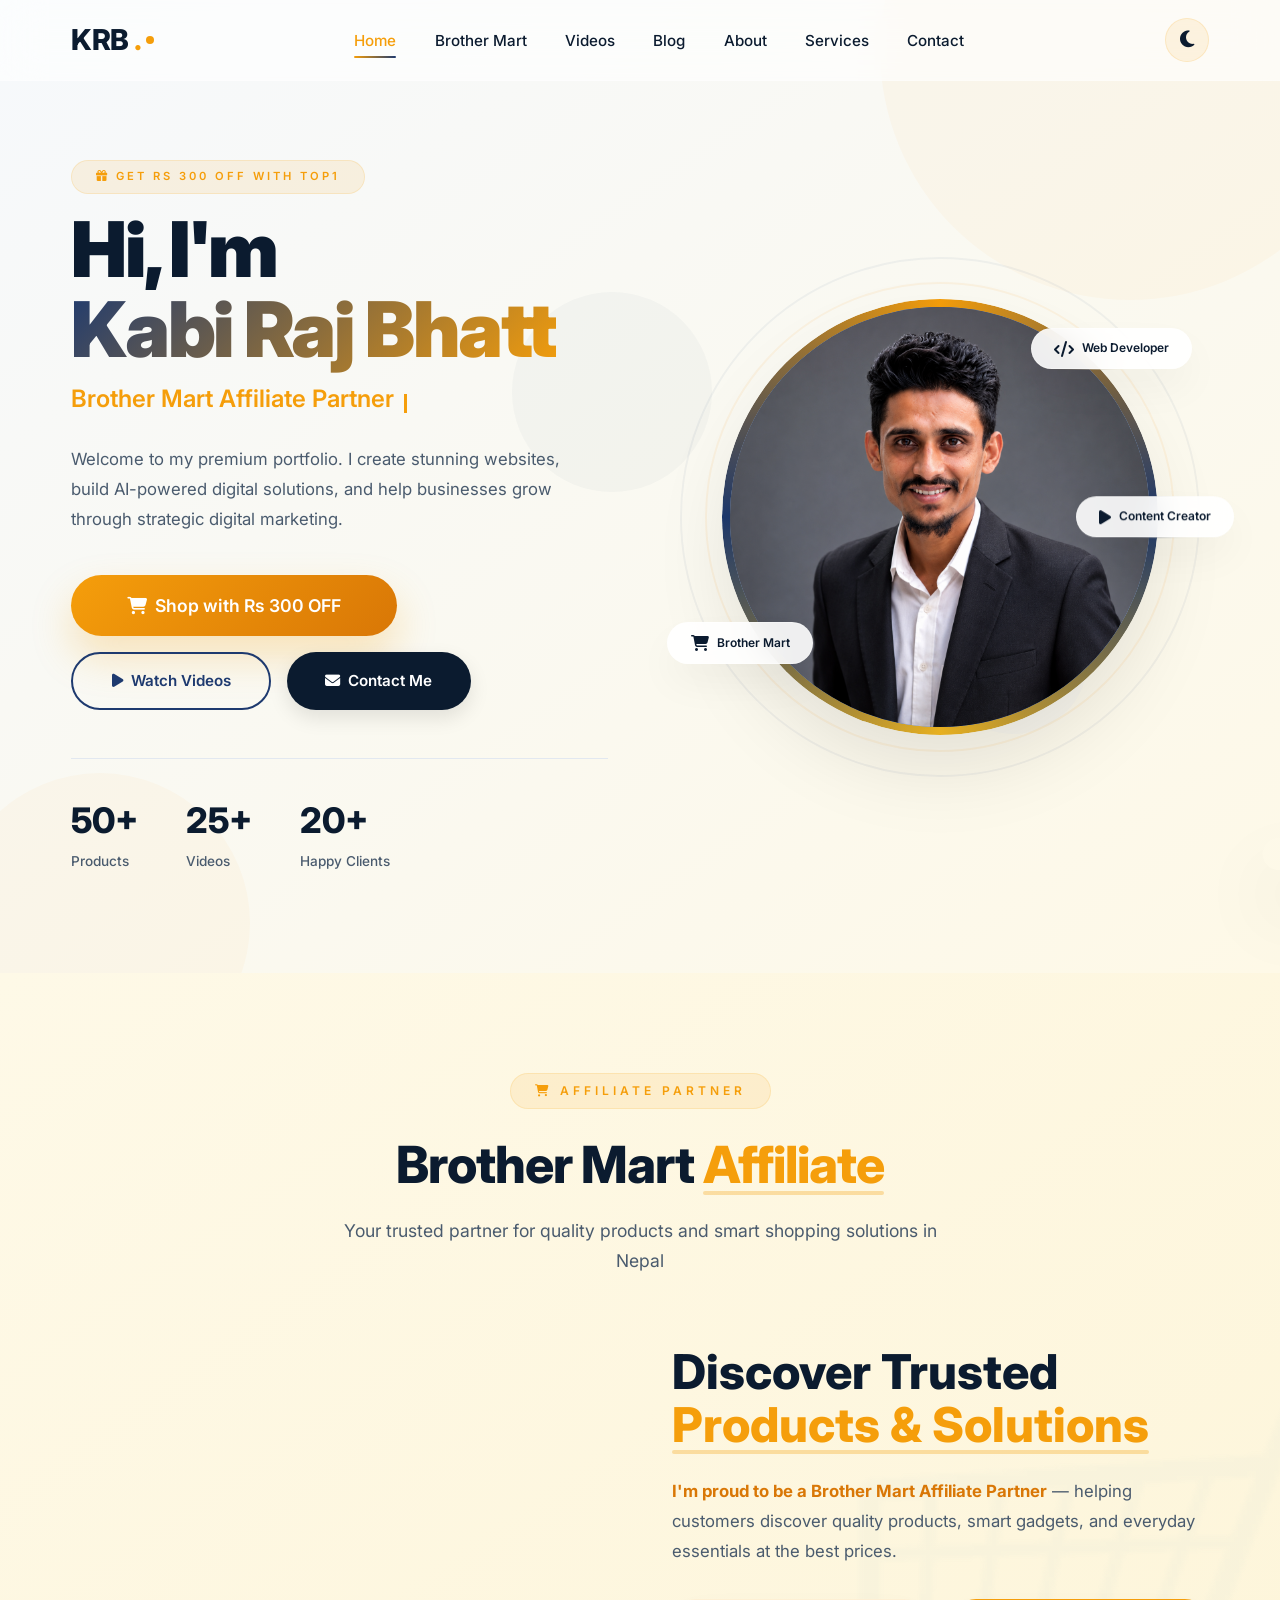
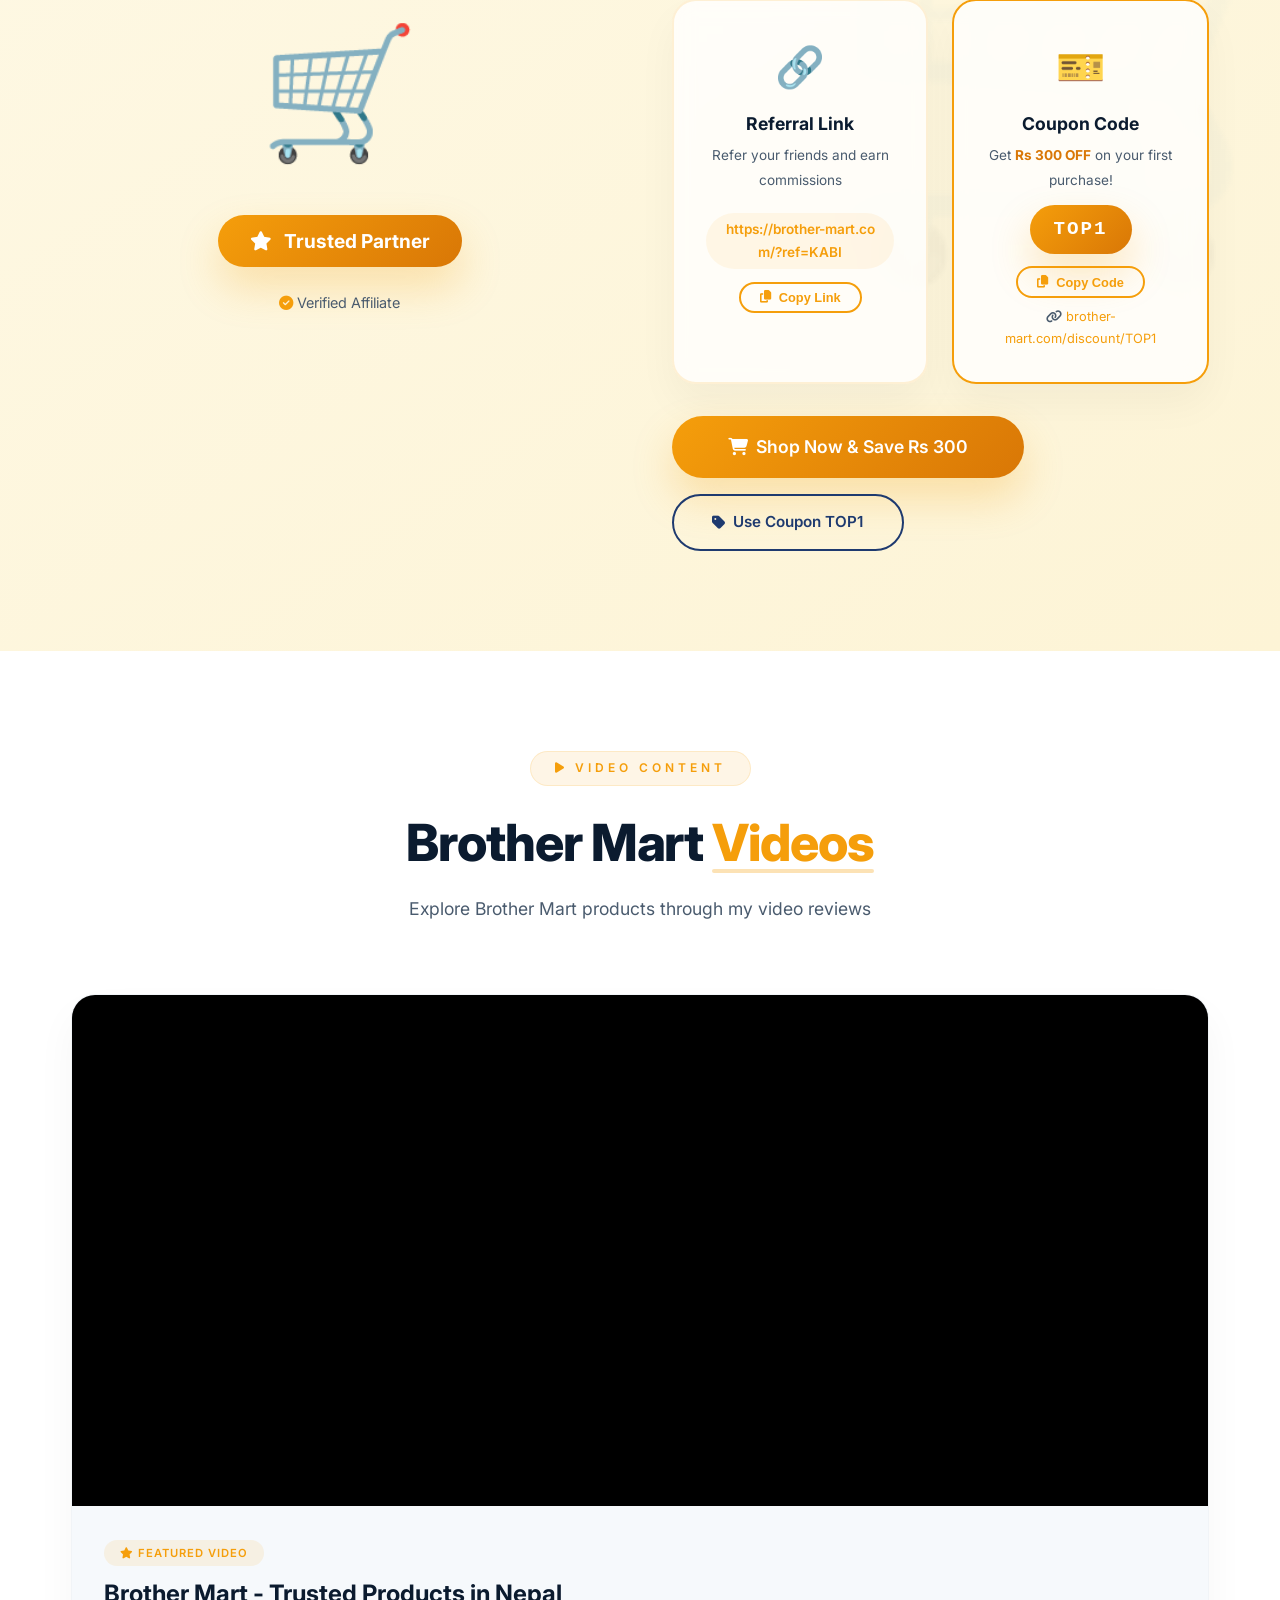
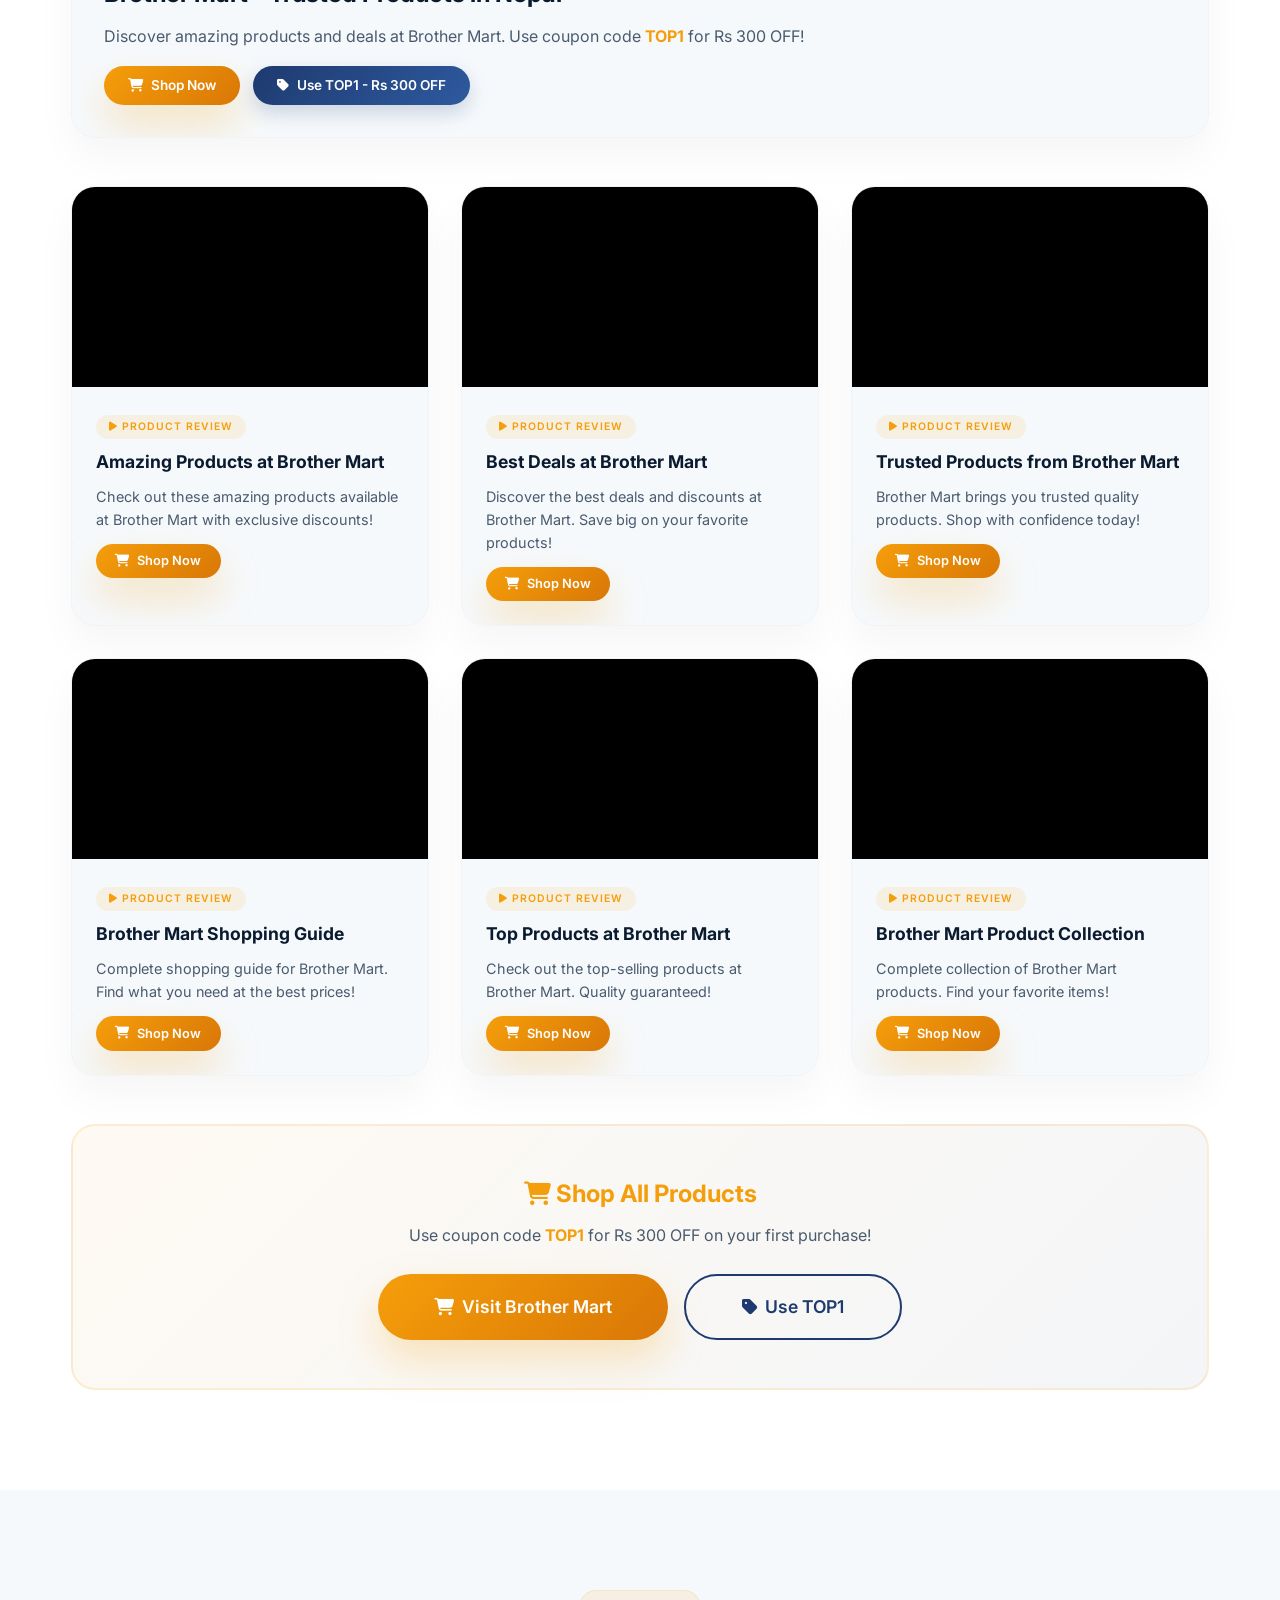
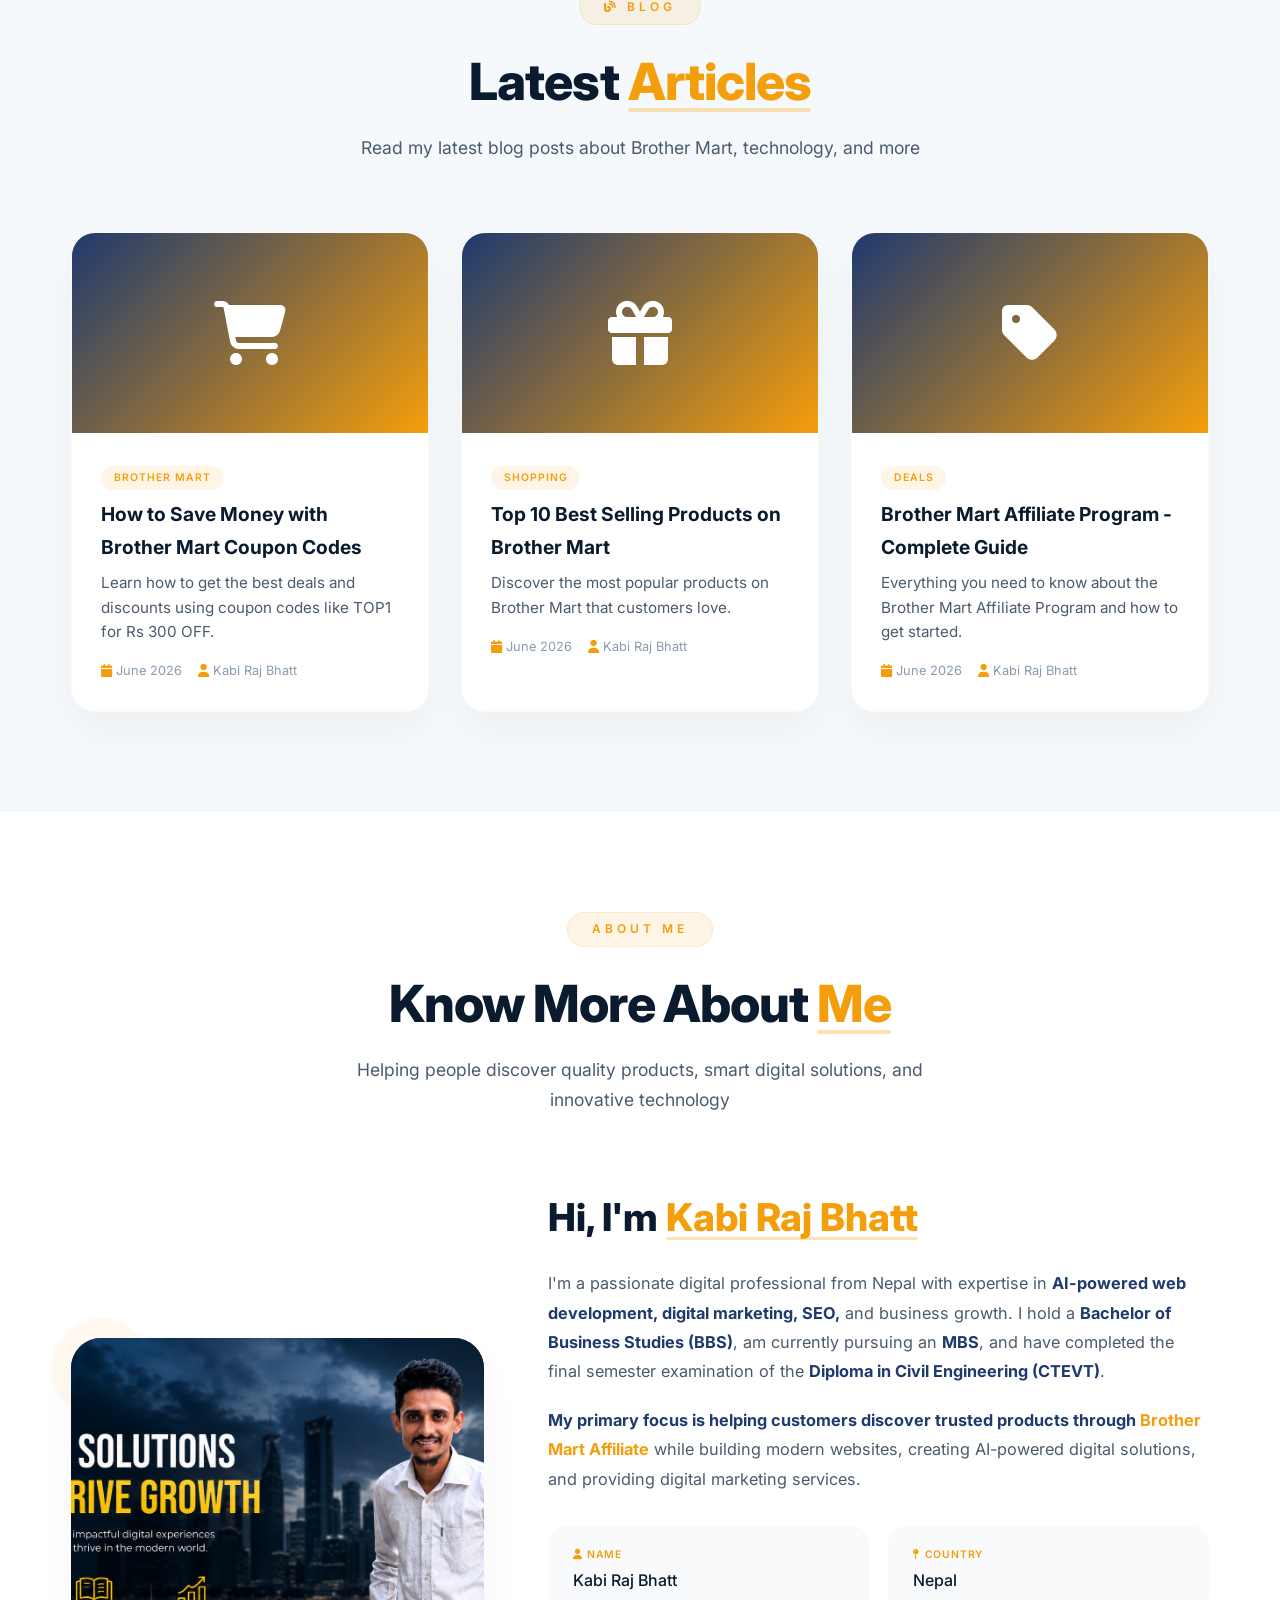
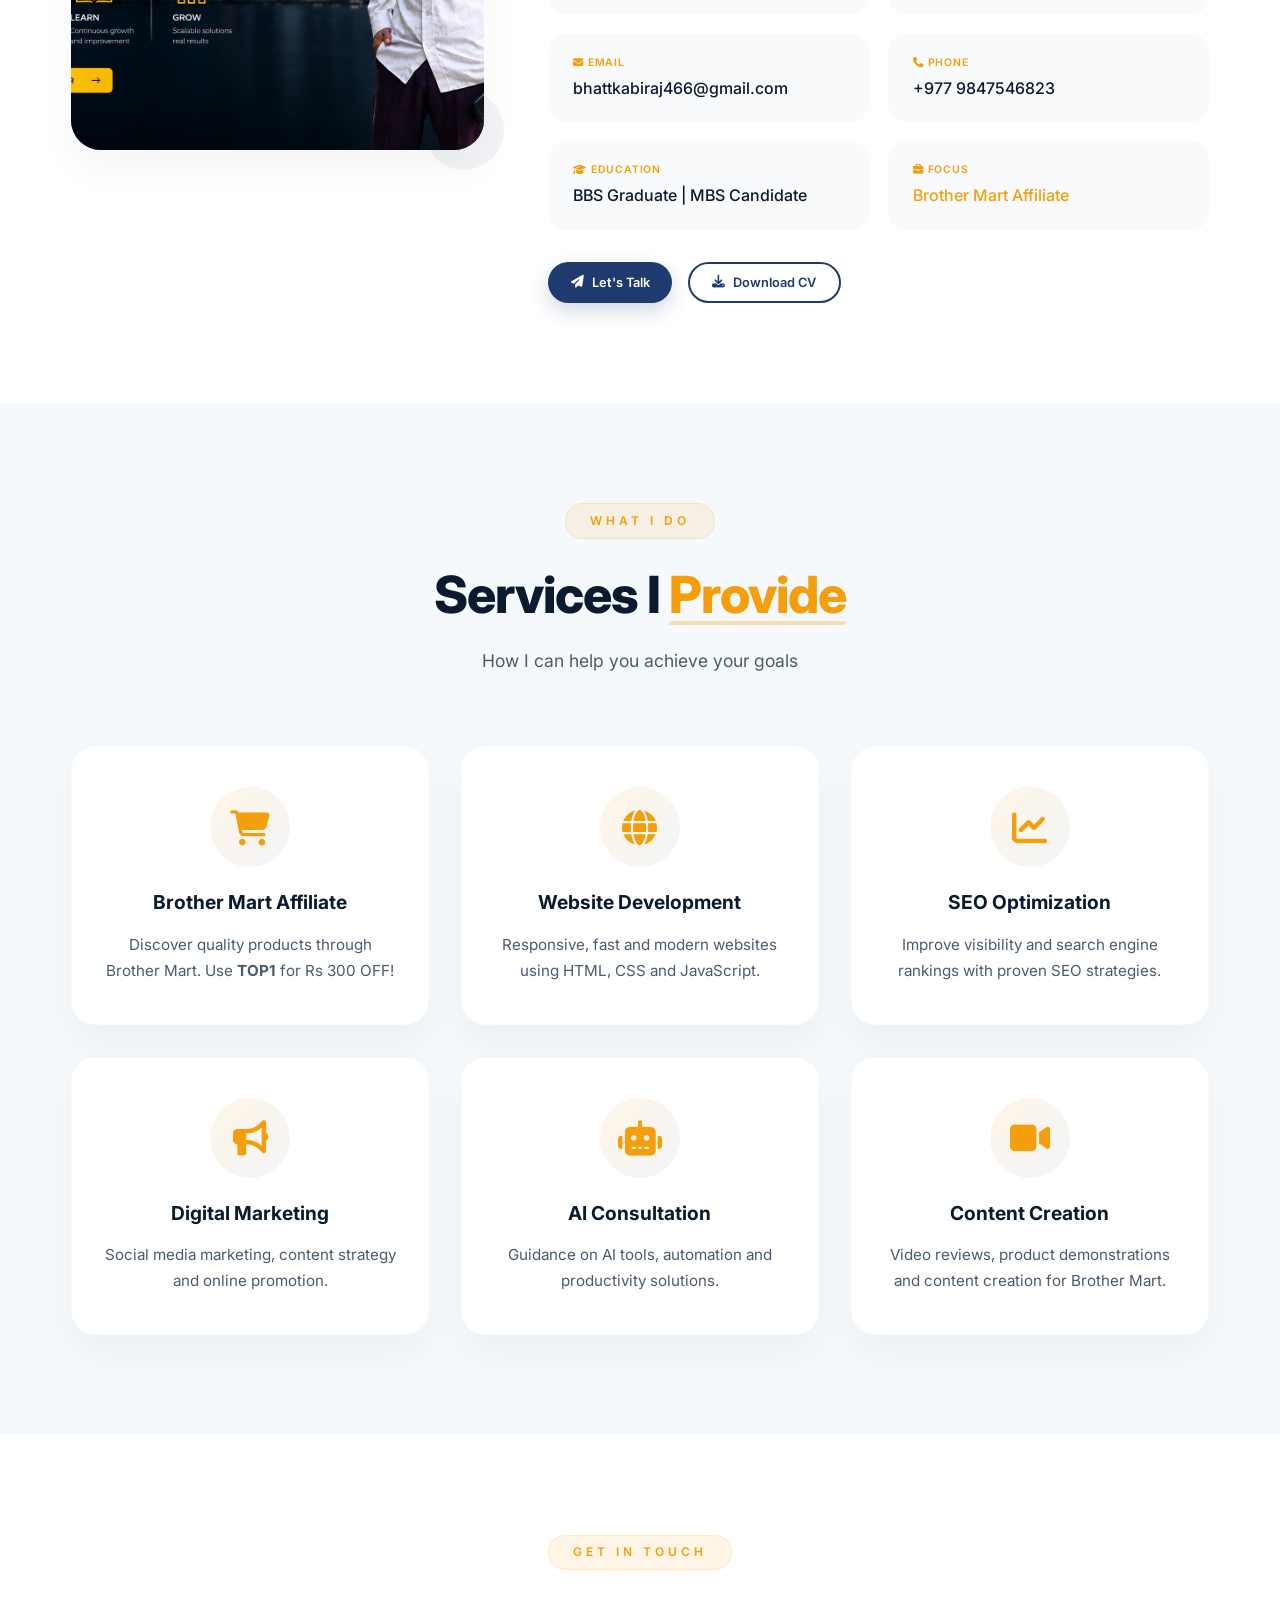
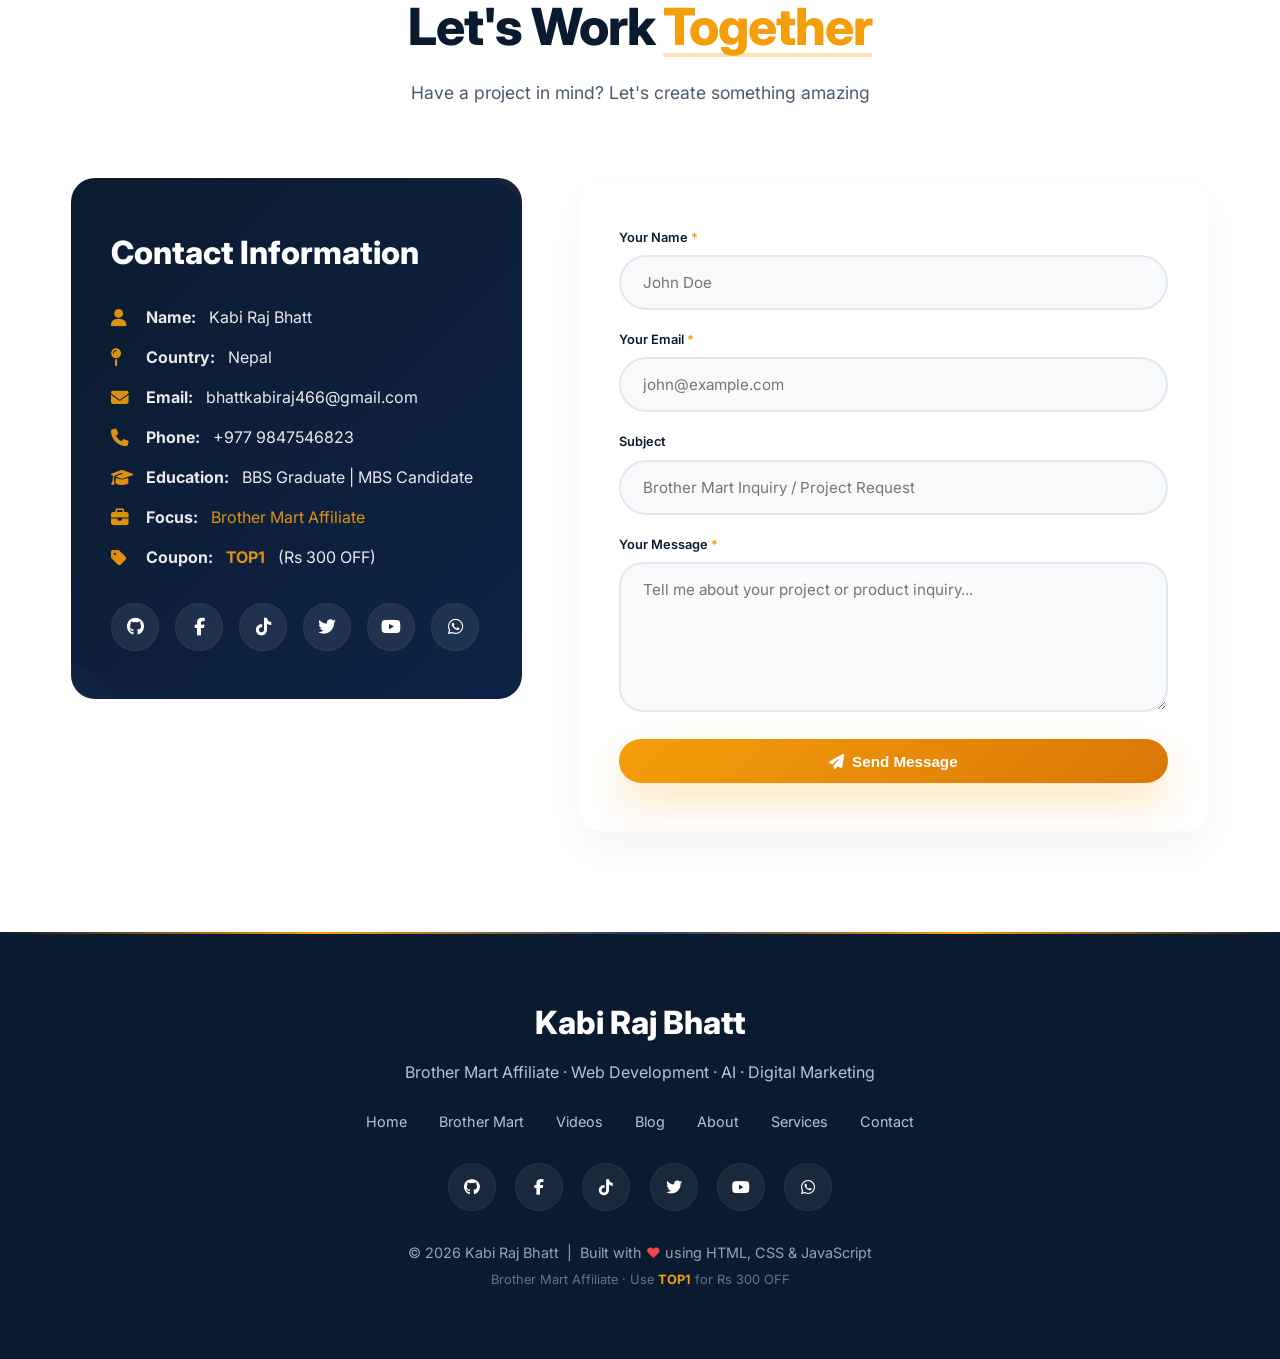
==== index.html @ 98585f1e "Update index.html" ====
<!DOCTYPE html>
<html lang="en">
<head>
    <meta charset="UTF-8" />
    <meta name="viewport" content="width=device-width, initial-scale=1.0" />
    <title>Kabi Raj Bhatt | Brother Mart Affiliate</title>
    <meta name="description" content="Kabi Raj Bhatt – Brother Mart Affiliate Partner. Get Rs 300 OFF with coupon TOP1. Web Developer, AI Expert & Digital Marketer in Nepal." />
    <meta name="keywords" content="Brother Mart Affiliate, Kabi Raj Bhatt, TOP1 Coupon, Rs 300 Off, Web Developer Nepal, Digital Marketing" />
    <meta name="author" content="Kabi Raj Bhatt" />
    <meta name="robots" content="index,follow" />

    <!-- Open Graph -->
    <meta property="og:title" content="Kabi Raj Bhatt | Brother Mart Affiliate" />
    <meta property="og:description" content="Brother Mart Affiliate Partner. Use TOP1 for Rs 300 OFF." />
    <meta property="og:type" content="website" />
    <meta property="og:url" content="https://kabirajbhatt.com.np" />
    <meta property="og:image" content="https://kabirajbhatt.com.np/images/profile.jpg" />

    <!-- Favicon -->
    <link rel="icon" href="data:image/svg+xml,<svg xmlns='http://www.w3.org/2000/svg' viewBox='0 0 100 100'><text y='.9em' font-size='90'>🛒</text></svg>" />

    <!-- Google Fonts -->
    <link rel="preconnect" href="https://fonts.googleapis.com" />
    <link rel="preconnect" href="https://fonts.gstatic.com" crossorigin />
    <link href="https://fonts.googleapis.com/css2?family=Inter:wght@300;400;500;600;700;800;900&display=swap" rel="stylesheet" />

    <!-- Font Awesome -->
    <link rel="stylesheet" href="https://cdnjs.cloudflare.com/ajax/libs/font-awesome/6.5.0/css/all.min.css" />

    <!-- AOS Animation Library -->
    <link href="https://unpkg.com/aos@2.3.1/dist/aos.css" rel="stylesheet" />

    <style>
        /* ============================================================
           ULTIMATE PREMIUM CSS - DYNAMIC COLOR & MODERN DESIGN
        ============================================================ */
        * {
            margin: 0;
            padding: 0;
            box-sizing: border-box;
        }

        :root {
            --primary: #1e3a6f;
            --primary-light: #2e5a9f;
            --primary-dark: #0f2347;
            --secondary: #0b1b2f;
            --accent: #7aa5f0;
            --accent-light: #b8d4f8;
            --gold: #f59e0b;
            --gold-light: #fbbf24;
            --gold-dark: #d97706;
            --gray: #4a5b6e;
            --gray-light: #8a9bb0;
            --light: #f6f9fc;
            --white: #ffffff;
            --border: #e2e8f0;
            --radius: 24px;
            --radius-sm: 12px;
            --radius-lg: 40px;
            --shadow: 0 20px 40px rgba(0, 0, 0, 0.04);
            --shadow-hover: 0 30px 60px rgba(0, 0, 0, 0.08);
            --shadow-gold: 0 20px 40px rgba(245, 158, 11, 0.25);
            --shadow-gold-lg: 0 30px 60px rgba(245, 158, 11, 0.3);
            --shadow-lg: 0 40px 80px rgba(0, 0, 0, 0.1);
            --transition: 0.4s cubic-bezier(0.25, 0.46, 0.45, 0.94);
        }

        html {
            scroll-behavior: smooth;
            scroll-padding-top: 80px;
        }

        body {
            font-family: 'Inter', sans-serif;
            line-height: 1.7;
            background: var(--light);
            color: var(--secondary);
            transition: background 0.3s, color 0.3s;
            overflow-x: hidden;
        }

        body.dark-mode {
            background: #0b1b2f;
            color: #e8edf5;
        }

        a {
            text-decoration: none;
            color: inherit;
            transition: var(--transition);
        }

        ul {
            list-style: none;
        }

        img {
            width: 100%;
            display: block;
        }

        .container {
            width: min(1200px, 92%);
            margin: 0 auto;
            padding: 0 20px;
        }

        section {
            padding: 100px 0;
            position: relative;
        }

        /* Custom Scrollbar */
        ::-webkit-scrollbar {
            width: 10px;
        }
        ::-webkit-scrollbar-track {
            background: var(--light);
        }
        ::-webkit-scrollbar-thumb {
            background: linear-gradient(180deg, var(--gold), var(--primary));
            border-radius: 10px;
        }
        ::-webkit-scrollbar-thumb:hover {
            background: linear-gradient(180deg, var(--gold-dark), var(--primary-light));
        }
        body.dark-mode ::-webkit-scrollbar-track {
            background: var(--secondary);
        }

        /* Section Title */
        .section-title {
            text-align: center;
            margin-bottom: 70px;
        }

        .section-title .subtitle {
            display: inline-block;
            font-size: 0.75rem;
            font-weight: 600;
            text-transform: uppercase;
            letter-spacing: 4px;
            color: var(--gold);
            background: rgba(245, 158, 11, 0.1);
            padding: 0.4rem 1.5rem;
            border-radius: 60px;
            margin-bottom: 0.8rem;
            border: 1px solid rgba(245, 158, 11, 0.15);
        }

        body.dark-mode .section-title .subtitle {
            background: rgba(245, 158, 11, 0.12);
            color: var(--gold-light);
            border-color: rgba(245, 158, 11, 0.1);
        }

        .section-title h2 {
            font-size: 3.2rem;
            font-weight: 800;
            letter-spacing: -0.02em;
            color: var(--secondary);
            margin-bottom: 0.5rem;
        }

        body.dark-mode .section-title h2 {
            color: #f0f4fe;
        }

        .section-title h2 .gold-highlight {
            color: var(--gold);
            position: relative;
        }

        .section-title h2 .gold-highlight::after {
            content: '';
            position: absolute;
            bottom: 0;
            left: 0;
            width: 100%;
            height: 4px;
            background: var(--gold);
            border-radius: 10px;
            opacity: 0.3;
        }

        .section-title p {
            color: var(--gray);
            font-size: 1.1rem;
            max-width: 600px;
            margin: 0 auto;
        }

        body.dark-mode .section-title p {
            color: #b0c4e0;
        }

        /* Buttons */
        .btn {
            display: inline-flex;
            align-items: center;
            gap: 0.5rem;
            padding: 0.85rem 2.4rem;
            background: var(--primary);
            color: #fff;
            border-radius: 60px;
            font-weight: 600;
            font-size: 0.95rem;
            border: none;
            cursor: pointer;
            transition: var(--transition);
            box-shadow: 0 8px 20px rgba(30, 58, 111, 0.2);
            position: relative;
            overflow: hidden;
        }

        .btn::after {
            content: '';
            position: absolute;
            top: 50%;
            left: 50%;
            width: 0;
            height: 0;
            border-radius: 50%;
            background: rgba(255, 255, 255, 0.2);
            transform: translate(-50%, -50%);
            transition: width 0.6s, height 0.6s;
        }

        .btn:hover::after {
            width: 300px;
            height: 300px;
        }

        .btn:hover {
            background: var(--primary-light);
            transform: translateY(-4px) scale(1.02);
            box-shadow: 0 14px 28px rgba(30, 58, 111, 0.3);
        }

        .btn-gold {
            background: linear-gradient(135deg, var(--gold), var(--gold-dark));
            box-shadow: var(--shadow-gold);
        }

        .btn-gold:hover {
            background: linear-gradient(135deg, var(--gold-dark), var(--gold));
            box-shadow: var(--shadow-gold-lg);
            transform: translateY(-4px) scale(1.02);
        }

        .btn-outline {
            background: transparent;
            border: 2px solid var(--primary);
            color: var(--primary);
            box-shadow: none;
        }

        .btn-outline:hover {
            background: var(--primary);
            color: #fff;
            transform: translateY(-4px) scale(1.02);
        }

        body.dark-mode .btn-outline {
            border-color: var(--accent);
            color: var(--accent);
        }

        body.dark-mode .btn-outline:hover {
            background: var(--accent);
            color: var(--secondary);
        }

        .btn-secondary {
            background: var(--secondary);
            color: #fff;
            box-shadow: 0 8px 20px rgba(0, 0, 0, 0.1);
        }

        .btn-secondary:hover {
            background: #1a2d4a;
            transform: translateY(-4px) scale(1.02);
        }

        body.dark-mode .btn-secondary {
            background: #2a4a7a;
        }

        body.dark-mode .btn-secondary:hover {
            background: var(--primary);
        }

        .btn-sm {
            padding: 0.5rem 1.4rem;
            font-size: 0.8rem;
        }

        .btn-lg {
            padding: 1rem 3.5rem;
            font-size: 1.1rem;
        }

        /* ============================================================
           HEADER - GLASSMORPHISM
        ============================================================ */
        .header {
            position: fixed;
            top: 0;
            left: 0;
            width: 100%;
            background: rgba(255, 255, 255, 0.6);
            backdrop-filter: blur(20px);
            -webkit-backdrop-filter: blur(20px);
            border-bottom: 1px solid rgba(255, 255, 255, 0.2);
            z-index: 999;
            transition: all 0.4s ease;
        }

        body.dark-mode .header {
            background: rgba(11, 27, 47, 0.7);
            border-bottom: 1px solid rgba(255, 255, 255, 0.04);
        }

        .header.scrolled {
            box-shadow: 0 10px 40px rgba(0, 0, 0, 0.06);
            background: rgba(255, 255, 255, 0.85);
        }

        body.dark-mode .header.scrolled {
            background: rgba(11, 27, 47, 0.85);
        }

        .header .container {
            display: flex;
            justify-content: space-between;
            align-items: center;
            height: 80px;
        }

        .logo {
            font-size: 1.8rem;
            font-weight: 800;
            letter-spacing: -0.5px;
            color: var(--secondary);
            display: flex;
            align-items: center;
            gap: 0.3rem;
        }

        .logo span {
            color: var(--gold);
        }

        body.dark-mode .logo {
            color: #f0f4fe;
        }

        body.dark-mode .logo span {
            color: var(--gold-light);
        }

        .logo .logo-dot {
            width: 8px;
            height: 8px;
            background: var(--gold);
            border-radius: 50%;
            display: inline-block;
            animation: pulse-dot 2s ease-in-out infinite;
        }

        @keyframes pulse-dot {
            0%,
            100% {
                transform: scale(1);
                opacity: 1;
            }
            50% {
                transform: scale(1.5);
                opacity: 0.5;
            }
        }

        .navbar ul {
            display: flex;
            gap: 2.4rem;
            font-weight: 500;
        }

        .navbar ul li a {
            position: relative;
            padding: 0.3rem 0;
            font-size: 0.95rem;
            color: var(--secondary);
            transition: color 0.2s;
        }

        body.dark-mode .navbar ul li a {
            color: #d4e2fc;
        }

        .navbar ul li a::after {
            content: '';
            position: absolute;
            bottom: -4px;
            left: 0;
            width: 0;
            height: 2.5px;
            background: linear-gradient(90deg, var(--gold), var(--primary));
            border-radius: 10px;
            transition: width 0.4s ease;
        }

        .navbar ul li a:hover::after,
        .navbar ul li a.active::after {
            width: 100%;
        }

        .navbar ul li a.active {
            color: var(--gold);
        }

        .header-right {
            display: flex;
            align-items: center;
            gap: 0.8rem;
        }

        #theme-toggle {
            width: 44px;
            height: 44px;
            border: none;
            border-radius: 60px;
            background: rgba(245, 158, 11, 0.1);
            cursor: pointer;
            font-size: 1.2rem;
            transition: var(--transition);
            display: flex;
            align-items: center;
            justify-content: center;
            color: var(--secondary);
            border: 1px solid rgba(245, 158, 11, 0.15);
        }

        body.dark-mode #theme-toggle {
            background: rgba(245, 158, 11, 0.08);
            color: #f0f4fe;
            border-color: rgba(245, 158, 11, 0.1);
        }

        #theme-toggle:hover {
            background: var(--gold);
            color: #fff;
            transform: rotate(30deg) scale(1.1);
        }

        .menu-btn {
            display: none;
            font-size: 1.8rem;
            background: none;
            border: none;
            cursor: pointer;
            color: var(--secondary);
            padding: 0 0.5rem;
            transition: var(--transition);
        }

        body.dark-mode .menu-btn {
            color: #f0f4fe;
        }

        .menu-btn:hover {
            color: var(--gold);
            transform: scale(1.1);
        }

        /* ============================================================
           HERO SECTION - STUNNING
        ============================================================ */
        .hero {
            padding-top: 160px;
            min-height: 100vh;
            display: flex;
            align-items: center;
            background: linear-gradient(145deg, #f6f9fc 0%, #fef9e7 100%);
            position: relative;
            overflow: hidden;
        }

        body.dark-mode .hero {
            background: linear-gradient(145deg, #0b1b2f 0%, #1a1a2e 100%);
        }

        /* Animated Background */
        .hero-bg {
            position: absolute;
            top: 0;
            left: 0;
            width: 100%;
            height: 100%;
            z-index: 0;
            overflow: hidden;
        }

        .hero-bg .circle {
            position: absolute;
            border-radius: 50%;
            background: rgba(245, 158, 11, 0.04);
            animation: float-circle 15s infinite ease-in-out;
        }

        body.dark-mode .hero-bg .circle {
            background: rgba(245, 158, 11, 0.03);
        }

        .hero-bg .circle:nth-child(1) {
            width: 500px;
            height: 500px;
            top: -200px;
            right: -100px;
            animation-delay: 0s;
        }
        .hero-bg .circle:nth-child(2) {
            width: 300px;
            height: 300px;
            bottom: -100px;
            left: -50px;
            animation-delay: -5s;
        }
        .hero-bg .circle:nth-child(3) {
            width: 200px;
            height: 200px;
            top: 30%;
            left: 40%;
            animation-delay: -10s;
            background: rgba(30, 58, 111, 0.03);
        }
        .hero-bg .circle:nth-child(4) {
            width: 150px;
            height: 150px;
            top: 60%;
            right: 15%;
            animation-delay: -3s;
            background: rgba(122, 165, 240, 0.03);
        }

        @keyframes float-circle {
            0%,
            100% {
                transform: translate(0, 0) scale(1);
            }
            25% {
                transform: translate(40px, -30px) scale(1.05);
            }
            50% {
                transform: translate(-20px, 40px) scale(0.95);
            }
            75% {
                transform: translate(30px, 20px) scale(1.02);
            }
        }

        .hero-container {
            display: grid;
            grid-template-columns: 1fr 1fr;
            align-items: center;
            gap: 4rem;
            position: relative;
            z-index: 1;
        }

        .hero-text .badge {
            display: inline-block;
            font-size: 0.7rem;
            font-weight: 600;
            text-transform: uppercase;
            letter-spacing: 3px;
            color: var(--gold);
            background: rgba(245, 158, 11, 0.1);
            padding: 0.4rem 1.5rem;
            border-radius: 60px;
            margin-bottom: 1rem;
            border: 1px solid rgba(245, 158, 11, 0.15);
            animation: pulse-badge 2s infinite;
        }

        @keyframes pulse-badge {
            0%,
            100% {
                transform: scale(1);
            }
            50% {
                transform: scale(1.05);
            }
        }

        body.dark-mode .hero-text .badge {
            background: rgba(245, 158, 11, 0.12);
            color: var(--gold-light);
            border-color: rgba(245, 158, 11, 0.1);
        }

        .hero-text h1 {
            font-size: 4.8rem;
            font-weight: 900;
            line-height: 1.05;
            letter-spacing: -0.03em;
            color: var(--secondary);
            margin-bottom: 0.5rem;
        }

        body.dark-mode .hero-text h1 {
            color: #f0f4fe;
        }

        .hero-text h1 .highlight {
            background: linear-gradient(135deg, var(--primary), var(--gold));
            -webkit-background-clip: text;
            -webkit-text-fill-color: transparent;
            background-clip: text;
            position: relative;
        }

        .hero-text .typed-container {
            font-size: 1.5rem;
            font-weight: 400;
            color: var(--gray);
            margin-bottom: 1.5rem;
            min-height: 2.5rem;
        }

        body.dark-mode .hero-text .typed-container {
            color: #b8d0f0;
        }

        .hero-text .typed-container .typed-text {
            color: var(--gold);
            font-weight: 600;
        }

        .hero-text .typed-container .cursor {
            display: inline-block;
            width: 3px;
            height: 1.2rem;
            background: var(--gold);
            margin-left: 4px;
            animation: blink 0.8s step-end infinite;
            vertical-align: text-bottom;
        }

        @keyframes blink {
            0%,
            100% {
                opacity: 1;
            }
            50% {
                opacity: 0;
            }
        }

        .hero-text p {
            max-width: 500px;
            font-size: 1.05rem;
            color: var(--gray);
            margin-bottom: 2.5rem;
            line-height: 1.8;
        }

        body.dark-mode .hero-text p {
            color: #c8d8f0;
        }

        .hero-buttons {
            display: flex;
            flex-wrap: wrap;
            gap: 1rem;
        }

        .hero-stats {
            display: flex;
            gap: 3rem;
            margin-top: 3rem;
            padding-top: 2rem;
            border-top: 1px solid var(--border);
        }

        body.dark-mode .hero-stats {
            border-top-color: rgba(255, 255, 255, 0.05);
        }

        .hero-stats .stat-item .stat-number {
            font-size: 2.2rem;
            font-weight: 800;
            color: var(--secondary);
        }

        body.dark-mode .hero-stats .stat-item .stat-number {
            color: #f0f4fe;
        }

        .hero-stats .stat-item .stat-label {
            font-size: 0.85rem;
            color: var(--gray);
            font-weight: 500;
        }

        body.dark-mode .hero-stats .stat-item .stat-label {
            color: #b0c4e0;
        }

        /* Profile Image - Glassmorphism */
        .profile-wrapper {
            position: relative;
            width: 100%;
            max-width: 420px;
            margin: 0 auto;
        }

        .profile-wrapper::before {
            content: '';
            position: absolute;
            inset: -8px;
            border-radius: 50%;
            padding: 8px;
            background: conic-gradient(from 0deg, var(--gold), var(--primary), var(--gold-light), var(--primary), var(--gold));
            -webkit-mask: linear-gradient(#fff 0 0) content-box, linear-gradient(#fff 0 0);
            mask: linear-gradient(#fff 0 0) content-box, linear-gradient(#fff 0 0);
            -webkit-mask-composite: xor;
            mask-composite: exclude;
            animation: rotate-border 10s linear infinite;
        }

        @keyframes rotate-border {
            0% {
                transform: rotate(0deg);
            }
            100% {
                transform: rotate(360deg);
            }
        }

        .profile-wrapper .profile-ring {
            position: absolute;
            inset: -25px;
            border-radius: 50%;
            border: 2px solid rgba(245, 158, 11, 0.08);
            animation: ring-pulse 4s ease-in-out infinite;
        }

        body.dark-mode .profile-wrapper .profile-ring {
            border-color: rgba(245, 158, 11, 0.05);
        }

        .profile-wrapper .profile-ring:nth-child(2) {
            inset: -50px;
            animation-delay: 2s;
            border-color: rgba(30, 58, 111, 0.05);
        }

        body.dark-mode .profile-wrapper .profile-ring:nth-child(2) {
            border-color: rgba(122, 165, 240, 0.03);
        }

        @keyframes ring-pulse {
            0%,
            100% {
                transform: scale(1);
                opacity: 1;
            }
            50% {
                transform: scale(1.08);
                opacity: 0.3;
            }
        }

        .profile-image-container {
            position: relative;
            z-index: 1;
            border-radius: 50%;
            overflow: hidden;
            aspect-ratio: 1/1;
            background: linear-gradient(135deg, #1e3a6f, #2e5a9f);
            display: flex;
            align-items: center;
            justify-content: center;
            box-shadow: var(--shadow-lg);
        }

        .profile-image-container img {
            width: 100%;
            height: 100%;
            object-fit: cover;
            display: block;
            transition: var(--transition);
        }

        .profile-image-container:hover img {
            transform: scale(1.05);
        }

        .profile-image-container .fallback-avatar {
            display: none;
            font-size: 6rem;
            color: #fff;
        }

        .profile-image-container img.error+.fallback-avatar {
            display: flex;
        }

        /* Floating Badges */
        .floating-badge {
            position: absolute;
            background: rgba(255, 255, 255, 0.9);
            backdrop-filter: blur(15px);
            padding: 0.6rem 1.4rem;
            border-radius: 60px;
            font-size: 0.75rem;
            font-weight: 600;
            box-shadow: var(--shadow);
            border: 1px solid rgba(255, 255, 255, 0.3);
            animation: float-badge 5s ease-in-out infinite;
            z-index: 2;
            color: var(--secondary);
            display: flex;
            align-items: center;
            gap: 0.5rem;
        }

        body.dark-mode .floating-badge {
            background: rgba(15, 23, 42, 0.85);
            color: #f0f4fe;
            border-color: rgba(255, 255, 255, 0.05);
        }

        .floating-badge i {
            font-size: 1rem;
        }

        .floating-badge:nth-child(4) {
            top: 5%;
            right: -10%;
            animation-delay: 0.5s;
        }

        .floating-badge:nth-child(5) {
            bottom: 15%;
            left: -15%;
            animation-delay: 1.5s;
        }

        .floating-badge:nth-child(6) {
            top: 50%;
            right: -20%;
            animation-delay: 2.5s;
            transform: translateY(-50%);
        }

        @keyframes float-badge {
            0%,
            100% {
                transform: translateY(0px);
            }
            50% {
                transform: translateY(-15px);
            }
        }

        /* ============================================================
           BROTHER MART SECTION - PREMIUM
        ============================================================ */
        .brother-mart {
            background: linear-gradient(145deg, #fef9e7 0%, #fdf4d6 100%);
            position: relative;
            overflow: hidden;
        }

        body.dark-mode .brother-mart {
            background: linear-gradient(145deg, #1a1a2e 0%, #16213e 100%);
        }

        .brother-mart::before {
            content: '🛒';
            position: absolute;
            font-size: 30rem;
            opacity: 0.03;
            right: -10%;
            top: 50%;
            transform: translateY(-50%);
            pointer-events: none;
        }

        .brother-mart-content {
            display: grid;
            grid-template-columns: 1fr 1fr;
            gap: 4rem;
            align-items: center;
        }

        .brother-mart-image {
            text-align: center;
        }

        .brother-mart-image .mart-icon {
            font-size: 8rem;
            display: block;
            margin-bottom: 1rem;
            animation: float 4s ease-in-out infinite;
        }

        @keyframes float {
            0%,
            100% {
                transform: translateY(0px);
            }
            50% {
                transform: translateY(-25px);
            }
        }

        .brother-mart-image .mart-badge {
            display: inline-block;
            background: linear-gradient(135deg, var(--gold), var(--gold-dark));
            color: #fff;
            padding: 0.6rem 2rem;
            border-radius: 60px;
            font-weight: 700;
            font-size: 1.2rem;
            box-shadow: var(--shadow-gold);
        }

        .brother-mart-image .mart-badge i {
            margin-right: 0.5rem;
        }

        .brother-mart-text h2 {
            font-size: 3rem;
            font-weight: 800;
            line-height: 1.1;
            margin-bottom: 1.5rem;
        }

        .brother-mart-text h2 .gold-highlight {
            color: var(--gold);
            position: relative;
        }

        .brother-mart-text h2 .gold-highlight::after {
            content: '';
            position: absolute;
            bottom: 0;
            left: 0;
            width: 100%;
            height: 4px;
            background: var(--gold);
            border-radius: 10px;
            opacity: 0.3;
        }

        .brother-mart-text p {
            color: var(--gray);
            font-size: 1.05rem;
            margin-bottom: 1.2rem;
            line-height: 1.8;
        }

        body.dark-mode .brother-mart-text p {
            color: #c8d8f0;
        }

        .brother-mart-text p strong {
            color: var(--gold-dark);
        }

        body.dark-mode .brother-mart-text p strong {
            color: var(--gold-light);
        }

        .offer-grid {
            display: grid;
            grid-template-columns: 1fr 1fr;
            gap: 1.5rem;
            margin: 2rem 0;
        }

        .offer-card {
            background: rgba(255, 255, 255, 0.8);
            padding: 2rem;
            border-radius: var(--radius);
            border: 2px solid rgba(245, 158, 11, 0.15);
            transition: var(--transition);
            text-align: center;
            backdrop-filter: blur(10px);
            box-shadow: var(--shadow);
        }

        body.dark-mode .offer-card {
            background: rgba(255, 255, 255, 0.05);
            border-color: rgba(245, 158, 11, 0.15);
        }

        .offer-card:hover {
            transform: translateY(-10px) scale(1.02);
            border-color: var(--gold);
            box-shadow: var(--shadow-gold);
        }

        .offer-card .offer-icon {
            font-size: 2.5rem;
            margin-bottom: 0.5rem;
            display: block;
        }

        .offer-card h4 {
            font-size: 1.1rem;
            font-weight: 700;
            color: var(--secondary);
            margin-bottom: 0.3rem;
        }

        body.dark-mode .offer-card h4 {
            color: #f0f4fe;
        }

        .offer-card .offer-desc {
            font-size: 0.85rem;
            color: var(--gray);
            margin-bottom: 0.8rem;
        }

        body.dark-mode .offer-card .offer-desc {
            color: #b0c4e0;
        }

        .offer-card .offer-code {
            display: inline-block;
            background: linear-gradient(135deg, var(--gold), var(--gold-dark));
            color: #fff;
            padding: 0.5rem 1.5rem;
            border-radius: 60px;
            font-weight: 700;
            font-size: 1.2rem;
            letter-spacing: 2px;
            font-family: 'Courier New', monospace;
            box-shadow: var(--shadow-gold);
        }

        .offer-card .offer-link {
            display: inline-block;
            color: var(--gold);
            font-weight: 600;
            font-size: 0.85rem;
            word-break: break-all;
            padding: 0.3rem 1rem;
            background: rgba(245, 158, 11, 0.08);
            border-radius: 60px;
            margin-top: 0.5rem;
            transition: var(--transition);
        }

        .offer-card .offer-link:hover {
            background: var(--gold);
            color: #fff;
        }

        .offer-card .btn-copy {
            display: inline-flex;
            align-items: center;
            gap: 0.5rem;
            margin-top: 0.8rem;
            padding: 0.4rem 1.2rem;
            background: transparent;
            border: 2px solid var(--gold);
            color: var(--gold);
            border-radius: 60px;
            font-weight: 600;
            font-size: 0.8rem;
            cursor: pointer;
            transition: var(--transition);
        }

        .offer-card .btn-copy:hover {
            background: var(--gold);
            color: #fff;
            transform: scale(1.05);
        }

        .brother-mart-cta {
            display: flex;
            gap: 1rem;
            flex-wrap: wrap;
            margin-top: 1.5rem;
        }

        /* ============================================================
           VIDEO SECTION - PREMIUM
        ============================================================ */
        .videos {
            background: var(--white);
            padding: 100px 0;
        }

        body.dark-mode .videos {
            background: #111827;
        }

        .video-featured {
            margin-bottom: 3rem;
            background: var(--light);
            border-radius: var(--radius);
            overflow: hidden;
            box-shadow: var(--shadow);
            border: 1px solid rgba(0, 0, 0, 0.02);
            transition: var(--transition);
        }

        body.dark-mode .video-featured {
            background: #1f2937;
            border-color: #2a405a;
        }

        .video-featured:hover {
            transform: translateY(-5px);
            box-shadow: var(--shadow-hover);
        }

        .video-featured .video-wrapper {
            position: relative;
            padding-bottom: 45%;
            height: 0;
            overflow: hidden;
            background: #000;
        }

        .video-featured .video-wrapper iframe {
            position: absolute;
            top: 0;
            left: 0;
            width: 100%;
            height: 100%;
            border: none;
        }

        .video-featured .video-info {
            padding: 2rem;
        }

        .video-featured .video-info .video-badge {
            display: inline-block;
            font-size: 0.7rem;
            font-weight: 600;
            text-transform: uppercase;
            letter-spacing: 1px;
            color: var(--gold);
            background: rgba(245, 158, 11, 0.1);
            padding: 0.2rem 1rem;
            border-radius: 60px;
            margin-bottom: 0.5rem;
        }

        .video-featured .video-info h3 {
            font-size: 1.5rem;
            font-weight: 700;
            color: var(--secondary);
            margin-bottom: 0.5rem;
        }

        body.dark-mode .video-featured .video-info h3 {
            color: #f0f4fe;
        }

        .video-featured .video-info p {
            color: var(--gray);
            font-size: 1rem;
            margin-bottom: 1rem;
        }

        body.dark-mode .video-featured .video-info p {
            color: #c8d8f0;
        }

        .video-featured .video-info .affiliate-links {
            display: flex;
            flex-wrap: wrap;
            gap: 0.8rem;
        }

        .video-featured .video-info .affiliate-links .affiliate-link {
            display: inline-flex;
            align-items: center;
            gap: 0.5rem;
            padding: 0.5rem 1.5rem;
            background: linear-gradient(135deg, var(--gold), var(--gold-dark));
            color: #fff;
            border-radius: 60px;
            font-weight: 600;
            font-size: 0.85rem;
            transition: var(--transition);
            box-shadow: var(--shadow-gold);
        }

        .video-featured .video-info .affiliate-links .affiliate-link:hover {
            transform: translateY(-3px) scale(1.03);
            box-shadow: var(--shadow-gold-lg);
        }

        .video-featured .video-info .affiliate-links .affiliate-link.secondary {
            background: linear-gradient(135deg, var(--primary), var(--primary-light));
            box-shadow: 0 8px 20px rgba(30, 58, 111, 0.2);
        }

        .video-featured .video-info .affiliate-links .affiliate-link.secondary:hover {
            box-shadow: 0 14px 28px rgba(30, 58, 111, 0.3);
        }

        .video-grid {
            display: grid;
            grid-template-columns: repeat(auto-fit, minmax(340px, 1fr));
            gap: 2rem;
        }

        .video-card {
            background: var(--light);
            border-radius: var(--radius);
            overflow: hidden;
            box-shadow: var(--shadow);
            transition: var(--transition);
            border: 1px solid rgba(0, 0, 0, 0.02);
        }

        body.dark-mode .video-card {
            background: #1f2937;
            border-color: #2a405a;
        }

        .video-card:hover {
            transform: translateY(-10px) scale(1.02);
            box-shadow: var(--shadow-hover);
        }

        .video-card .video-wrapper {
            position: relative;
            padding-bottom: 56.25%;
            height: 0;
            overflow: hidden;
            background: #000;
        }

        .video-card .video-wrapper iframe {
            position: absolute;
            top: 0;
            left: 0;
            width: 100%;
            height: 100%;
            border: none;
        }

        .video-card .video-info {
            padding: 1.5rem;
        }

        .video-card .video-info .video-badge {
            display: inline-block;
            font-size: 0.65rem;
            font-weight: 600;
            text-transform: uppercase;
            letter-spacing: 1px;
            color: var(--gold);
            background: rgba(245, 158, 11, 0.1);
            padding: 0.2rem 0.8rem;
            border-radius: 60px;
            margin-bottom: 0.5rem;
        }

        .video-card .video-info h4 {
            font-size: 1.1rem;
            font-weight: 700;
            color: var(--secondary);
            margin-bottom: 0.5rem;
        }

        body.dark-mode .video-card .video-info h4 {
            color: #f0f4fe;
        }

        .video-card .video-info p {
            color: var(--gray);
            font-size: 0.9rem;
            margin-bottom: 0.8rem;
            line-height: 1.6;
        }

        body.dark-mode .video-card .video-info p {
            color: #c8d8f0;
        }

        .video-card .video-info .affiliate-link {
            display: inline-flex;
            align-items: center;
            gap: 0.5rem;
            padding: 0.4rem 1.2rem;
            background: linear-gradient(135deg, var(--gold), var(--gold-dark));
            color: #fff;
            border-radius: 60px;
            font-weight: 600;
            font-size: 0.8rem;
            transition: var(--transition);
            box-shadow: var(--shadow-gold);
        }

        .video-card .video-info .affiliate-link:hover {
            transform: translateY(-3px) scale(1.05);
            box-shadow: var(--shadow-gold-lg);
        }

        .video-cta {
            text-align: center;
            margin-top: 3rem;
            padding: 3rem;
            background: linear-gradient(135deg, rgba(245, 158, 11, 0.05), rgba(30, 58, 111, 0.05));
            border-radius: var(--radius);
            border: 2px solid rgba(245, 158, 11, 0.15);
        }

        body.dark-mode .video-cta {
            background: rgba(245, 158, 11, 0.03);
            border-color: rgba(245, 158, 11, 0.08);
        }

        .video-cta h3 {
            color: var(--gold);
            font-size: 1.5rem;
            margin-bottom: 0.5rem;
        }

        .video-cta p {
            color: var(--gray);
            margin-bottom: 1.5rem;
        }

        body.dark-mode .video-cta p {
            color: #b0c4e0;
        }

        .video-cta .cta-buttons {
            display: flex;
            flex-wrap: wrap;
            gap: 1rem;
            justify-content: center;
        }

        /* ============================================================
           BLOG SECTION
        ============================================================ */
        .blog {
            background: var(--light);
        }

        body.dark-mode .blog {
            background: #122138;
        }

        .blog-grid {
            display: grid;
            grid-template-columns: repeat(auto-fit, minmax(320px, 1fr));
            gap: 2rem;
        }

        .blog-card {
            background: var(--white);
            border-radius: var(--radius);
            overflow: hidden;
            box-shadow: var(--shadow);
            transition: var(--transition);
            border: 1px solid rgba(0, 0, 0, 0.02);
        }

        body.dark-mode .blog-card {
            background: #1f2937;
            border-color: #2a405a;
        }

        .blog-card:hover {
            transform: translateY(-10px) scale(1.02);
            box-shadow: var(--shadow-hover);
        }

        .blog-card .blog-image {
            height: 200px;
            background: linear-gradient(135deg, var(--primary), var(--gold));
            display: flex;
            align-items: center;
            justify-content: center;
            font-size: 4rem;
            color: #fff;
            position: relative;
            overflow: hidden;
        }

        .blog-card .blog-image::after {
            content: '';
            position: absolute;
            inset: 0;
            background: linear-gradient(135deg, rgba(30, 58, 111, 0.2), rgba(245, 158, 11, 0.2));
        }

        .blog-card .blog-image i {
            position: relative;
            z-index: 1;
            animation: float 4s infinite;
        }

        .blog-card .blog-content {
            padding: 1.8rem;
        }

        .blog-card .blog-content .blog-tag {
            display: inline-block;
            font-size: 0.65rem;
            font-weight: 600;
            text-transform: uppercase;
            letter-spacing: 1px;
            color: var(--gold);
            background: rgba(245, 158, 11, 0.1);
            padding: 0.2rem 0.8rem;
            border-radius: 60px;
            margin-bottom: 0.5rem;
        }

        .blog-card .blog-content h4 {
            font-size: 1.2rem;
            font-weight: 700;
            color: var(--secondary);
            margin-bottom: 0.5rem;
        }

        body.dark-mode .blog-card .blog-content h4 {
            color: #f0f4fe;
        }

        .blog-card .blog-content p {
            color: var(--gray);
            font-size: 0.95rem;
            line-height: 1.6;
            margin-bottom: 1rem;
        }

        body.dark-mode .blog-card .blog-content p {
            color: #c8d8f0;
        }

        .blog-card .blog-content .blog-meta {
            display: flex;
            align-items: center;
            gap: 1rem;
            font-size: 0.8rem;
            color: var(--gray-light);
        }

        .blog-card .blog-content .blog-meta i {
            color: var(--gold);
        }

        /* ============================================================
           ABOUT SECTION
        ============================================================ */
        .about {
            background: var(--white);
        }

        body.dark-mode .about {
            background: #111827;
        }

        .about-content {
            display: grid;
            grid-template-columns: 1fr 1.6fr;
            gap: 4rem;
            align-items: center;
        }

        .about-image {
            position: relative;
        }

        .about-image::before {
            content: '';
            position: absolute;
            top: -20px;
            left: -20px;
            width: 100px;
            height: 100px;
            border-radius: 50%;
            background: var(--gold);
            opacity: 0.06;
            z-index: 0;
            animation: float 6s infinite;
        }

        body.dark-mode .about-image::before {
            opacity: 0.08;
        }

        .about-image::after {
            content: '';
            position: absolute;
            bottom: -20px;
            right: -20px;
            width: 80px;
            height: 80px;
            border-radius: 50%;
            background: var(--primary);
            opacity: 0.06;
            z-index: 0;
            animation: float 6s infinite 3s;
        }

        body.dark-mode .about-image::after {
            opacity: 0.08;
        }

        .about-image .about-img-container {
            border-radius: 30px;
            overflow: hidden;
            aspect-ratio: 1/1;
            background: linear-gradient(135deg, #1e3a6f, #2e5a9f);
            position: relative;
            z-index: 1;
            display: flex;
            align-items: center;
            justify-content: center;
            box-shadow: var(--shadow);
            transition: var(--transition);
        }

        .about-image .about-img-container:hover {
            transform: scale(1.02);
            box-shadow: var(--shadow-hover);
        }

        .about-image .about-img-container img {
            width: 100%;
            height: 100%;
            object-fit: cover;
        }

        .about-image .about-img-container .about-fallback {
            display: none;
            font-size: 5rem;
            color: #fff;
        }

        .about-image .about-img-container img.error+.about-fallback {
            display: block;
        }

        .about-text h3 {
            font-size: 2.4rem;
            font-weight: 800;
            color: var(--secondary);
            margin-bottom: 1.2rem;
        }

        body.dark-mode .about-text h3 {
            color: #f0f4fe;
        }

        .about-text .about-highlight {
            color: var(--gold);
            position: relative;
        }

        .about-text .about-highlight::after {
            content: '';
            position: absolute;
            bottom: 0;
            left: 0;
            width: 100%;
            height: 3px;
            background: var(--gold);
            border-radius: 10px;
            opacity: 0.3;
        }

        .about-text p {
            color: var(--gray);
            margin-bottom: 1.2rem;
            font-size: 1.02rem;
            line-height: 1.8;
        }

        body.dark-mode .about-text p {
            color: #c8d8f0;
        }

        .about-text p strong {
            color: var(--primary);
        }

        body.dark-mode .about-text p strong {
            color: var(--accent);
        }

        .about-info {
            display: grid;
            grid-template-columns: 1fr 1fr;
            gap: 1.2rem;
            margin-top: 2rem;
        }

        .about-info div {
            background: #f8fafc;
            padding: 1.2rem 1.5rem;
            border-radius: 18px;
            transition: var(--transition);
            border: 1px solid transparent;
        }

        body.dark-mode .about-info div {
            background: #1f2937;
            border-color: #2a405a;
        }

        .about-info div:hover {
            transform: translateY(-6px);
            border-color: var(--gold);
            box-shadow: var(--shadow);
        }

        .about-info strong {
            display: block;
            font-size: 0.65rem;
            text-transform: uppercase;
            letter-spacing: 0.8px;
            color: var(--gold);
            font-weight: 600;
            margin-bottom: 0.2rem;
        }

        .about-info span {
            color: var(--secondary);
            font-weight: 500;
        }

        body.dark-mode .about-info span {
            color: #e8edf5;
        }

        .about-cta {
            margin-top: 2rem;
            display: flex;
            gap: 1rem;
            flex-wrap: wrap;
        }

        /* ============================================================
           SERVICES SECTION
        ============================================================ */
        .services {
            background: var(--light);
        }

        body.dark-mode .services {
            background: #122138;
        }

        .services-grid {
            display: grid;
            grid-template-columns: repeat(auto-fit, minmax(280px, 1fr));
            gap: 2rem;
        }

        .service-card {
            background: var(--white);
            padding: 2.5rem 2rem;
            border-radius: var(--radius);
            box-shadow: var(--shadow);
            text-align: center;
            transition: var(--transition);
            border: 1px solid rgba(0, 0, 0, 0.02);
            position: relative;
            overflow: hidden;
        }

        body.dark-mode .service-card {
            background: #1f2937;
            border-color: #2a405a;
        }

        .service-card::before {
            content: '';
            position: absolute;
            top: 0;
            left: 0;
            width: 100%;
            height: 4px;
            background: linear-gradient(90deg, var(--gold), var(--primary));
            opacity: 0;
            transition: var(--transition);
        }

        .service-card:hover::before {
            opacity: 1;
        }

        .service-card:hover {
            transform: translateY(-10px) scale(1.02);
            box-shadow: var(--shadow-hover);
        }

        .service-card .service-icon {
            width: 80px;
            height: 80px;
            display: flex;
            align-items: center;
            justify-content: center;
            border-radius: 50%;
            background: linear-gradient(135deg, rgba(245, 158, 11, 0.1), rgba(30, 58, 111, 0.05));
            margin: 0 auto 1.2rem;
            font-size: 2.2rem;
            color: var(--gold);
            transition: var(--transition);
        }

        .service-card:hover .service-icon {
            background: linear-gradient(135deg, var(--gold), var(--gold-dark));
            color: #fff;
            transform: scale(1.1) rotate(-5deg);
        }

        .service-card h3 {
            font-size: 1.2rem;
            font-weight: 700;
            color: var(--secondary);
            margin-bottom: 0.8rem;
        }

        body.dark-mode .service-card h3 {
            color: #f0f4fe;
        }

        .service-card p {
            color: var(--gray);
            font-size: 0.95rem;
        }

        body.dark-mode .service-card p {
            color: #c8d8f0;
        }

        /* ============================================================
           CONTACT SECTION - WITH DATA COLLECTION
        ============================================================ */
        .contact {
            background: var(--white);
        }

        body.dark-mode .contact {
            background: #111827;
        }

        .contact-wrapper {
            display: grid;
            grid-template-columns: 1fr 1.4fr;
            gap: 3.5rem;
            align-items: start;
        }

        .contact-info {
            background: linear-gradient(135deg, var(--secondary), var(--primary-dark));
            padding: 3rem 2.5rem;
            border-radius: var(--radius);
            color: #fff;
            position: relative;
            overflow: hidden;
        }

        body.dark-mode .contact-info {
            background: linear-gradient(135deg, #1a2d4a, #0f2347);
        }

        .contact-info::before {
            content: '';
            position: absolute;
            top: -50%;
            right: -50%;
            width: 300px;
            height: 300px;
            border-radius: 50%;
            background: rgba(245, 158, 11, 0.05);
            animation: float 8s infinite;
        }

        .contact-info::after {
            content: '';
            position: absolute;
            bottom: -30%;
            left: -30%;
            width: 200px;
            height: 200px;
            border-radius: 50%;
            background: rgba(122, 165, 240, 0.03);
            animation: float 8s infinite 4s;
        }

        .contact-info h3 {
            font-size: 2rem;
            font-weight: 800;
            margin-bottom: 1.5rem;
            position: relative;
        }

        .contact-info p {
            margin-bottom: 0.8rem;
            display: flex;
            align-items: center;
            gap: 0.8rem;
            opacity: 0.9;
            position: relative;
        }

        .contact-info p i {
            width: 1.4rem;
            color: var(--gold);
            font-size: 1.1rem;
        }

        .social-links {
            display: flex;
            flex-wrap: wrap;
            gap: 1rem;
            margin-top: 2rem;
            position: relative;
        }

        .social-links a {
            display: inline-flex;
            align-items: center;
            justify-content: center;
            width: 48px;
            height: 48px;
            border-radius: 60px;
            background: rgba(255, 255, 255, 0.08);
            color: #fff;
            font-size: 1.1rem;
            transition: var(--transition);
            border: 1px solid rgba(255, 255, 255, 0.05);
        }

        .social-links a:hover {
            background: var(--gold);
            transform: translateY(-5px) scale(1.1);
            border-color: var(--gold);
        }

        .contact-form {
            background: var(--white);
            padding: 3rem 2.5rem;
            border-radius: var(--radius);
            box-shadow: var(--shadow);
            border: 1px solid rgba(0, 0, 0, 0.02);
        }

        body.dark-mode .contact-form {
            background: #1f2937;
            border-color: #2a405a;
        }

        .contact-form .form-group {
            margin-bottom: 1.2rem;
        }

        .contact-form .form-group label {
            display: block;
            font-size: 0.8rem;
            font-weight: 600;
            margin-bottom: 0.4rem;
            color: var(--secondary);
        }

        body.dark-mode .contact-form .form-group label {
            color: #e8edf5;
        }

        .contact-form input,
        .contact-form textarea {
            width: 100%;
            padding: 1rem 1.4rem;
            border: 2px solid var(--border);
            border-radius: 60px;
            font-family: inherit;
            font-size: 0.95rem;
            background: #f8fafc;
            transition: var(--transition);
            outline: none;
        }

        body.dark-mode .contact-form input,
        body.dark-mode .contact-form textarea {
            background: #111827;
            border-color: #2a405a;
            color: #e8edf5;
        }

        .contact-form input:focus,
        .contact-form textarea:focus {
            border-color: var(--gold);
            box-shadow: 0 0 0 4px rgba(245, 158, 11, 0.08);
        }

        .contact-form input.error,
        .contact-form textarea.error {
            border-color: #ef4444;
            box-shadow: 0 0 0 4px rgba(239, 68, 68, 0.1);
        }

        .contact-form input.success,
        .contact-form textarea.success {
            border-color: #22c55e;
            box-shadow: 0 0 0 4px rgba(34, 197, 94, 0.08);
        }

        .contact-form textarea {
            border-radius: 24px;
            resize: vertical;
            min-height: 150px;
        }

        .contact-form .btn {
            width: 100%;
            justify-content: center;
        }

        /* Toast Notification */
        .toast {
            position: fixed;
            bottom: 30px;
            right: 30px;
            padding: 1rem 2rem;
            border-radius: var(--radius);
            color: #fff;
            font-weight: 600;
            box-shadow: var(--shadow-lg);
            z-index: 9999;
            transform: translateX(120%);
            transition: transform 0.5s ease;
            max-width: 400px;
        }

        .toast.show {
            transform: translateX(0);
        }

        .toast.success {
            background: linear-gradient(135deg, #22c55e, #16a34a);
        }

        .toast.error {
            background: linear-gradient(135deg, #ef4444, #dc2626);
        }

        /* ============================================================
           FOOTER
        ============================================================ */
        .footer {
            background: var(--secondary);
            color: #fff;
            text-align: center;
            padding: 4rem 0 3rem;
            position: relative;
            overflow: hidden;
        }

        .footer::before {
            content: '';
            position: absolute;
            top: 0;
            left: 0;
            right: 0;
            height: 2px;
            background: linear-gradient(90deg, transparent, var(--gold), var(--primary), var(--gold), transparent);
        }

        .footer h3 {
            font-size: 2rem;
            font-weight: 800;
            margin-bottom: 0.5rem;
        }

        .footer p {
            color: #b0c4e0;
            margin-bottom: 1.2rem;
        }

        .footer-social {
            display: flex;
            justify-content: center;
            flex-wrap: wrap;
            gap: 1.2rem;
            margin: 1.8rem 0;
        }

        .footer-social a {
            width: 48px;
            height: 48px;
            display: flex;
            align-items: center;
            justify-content: center;
            border-radius: 60px;
            background: rgba(255, 255, 255, 0.06);
            color: #fff;
            transition: var(--transition);
            border: 1px solid rgba(255, 255, 255, 0.05);
        }

        .footer-social a:hover {
            background: var(--gold);
            transform: translateY(-5px) scale(1.1);
            border-color: var(--gold);
        }

        .footer .footer-links {
            display: flex;
            justify-content: center;
            gap: 2rem;
            flex-wrap: wrap;
            margin: 1.5rem 0;
        }

        .footer .footer-links a {
            color: #b0c4e0;
            font-size: 0.9rem;
            transition: var(--transition);
            position: relative;
        }

        .footer .footer-links a::after {
            content: '';
            position: absolute;
            bottom: -2px;
            left: 0;
            width: 0;
            height: 2px;
            background: var(--gold);
            transition: var(--transition);
        }

        .footer .footer-links a:hover::after {
            width: 100%;
        }

        .footer .footer-links a:hover {
            color: var(--gold);
        }

        .footer .copyright {
            font-size: 0.9rem;
            color: #94a3b8;
            margin-top: 1.8rem;
            line-height: 1.8;
        }

        .footer .copyright .heart {
            color: #ef4444;
            display: inline-block;
            animation: heart-beat 1.5s ease-in-out infinite;
        }

        @keyframes heart-beat {
            0%,
            100% {
                transform: scale(1);
            }
            50% {
                transform: scale(1.3);
            }
        }

        /* ============================================================
           BACK TO TOP
        ============================================================ */
        #backToTop {
            position: fixed;
            bottom: 2.5rem;
            right: 2.5rem;
            width: 56px;
            height: 56px;
            border: none;
            border-radius: 60px;
            background: linear-gradient(135deg, var(--gold), var(--gold-dark));
            color: #fff;
            font-size: 1.4rem;
            cursor: pointer;
            box-shadow: var(--shadow-gold);
            transition: var(--transition);
            opacity: 0;
            visibility: hidden;
            z-index: 999;
            display: flex;
            align-items: center;
            justify-content: center;
            transform: translateY(20px) scale(0.8);
        }

        #backToTop.show {
            opacity: 1;
            visibility: visible;
            transform: translateY(0) scale(1);
        }

        #backToTop:hover {
            transform: translateY(-5px) scale(1.1);
            box-shadow: var(--shadow-gold-lg);
        }

        /* ============================================================
           RESPONSIVE
        ============================================================ */
        @media (max-width: 1024px) {
            .hero-text h1 {
                font-size: 3.5rem;
            }
            .brother-mart-content {
                grid-template-columns: 1fr;
                text-align: center;
            }
            .offer-grid {
                grid-template-columns: 1fr 1fr;
            }
            .brother-mart-cta {
                justify-content: center;
            }
        }

        @media (max-width: 992px) {
            .hero-container,
            .about-content,
            .contact-wrapper {
                grid-template-columns: 1fr;
            }

            .hero {
                padding-top: 140px;
                text-align: center;
                min-height: auto;
            }

            .hero-text p {
                margin-left: auto;
                margin-right: auto;
            }

            .hero-buttons {
                justify-content: center;
            }

            .hero-stats {
                justify-content: center;
            }

            .hero-image {
                order: -1;
            }

            .profile-wrapper {
                max-width: 320px;
            }

            .floating-badge {
                display: none;
            }

            .about-info {
                grid-template-columns: 1fr 1fr;
            }

            .navbar ul {
                gap: 1.8rem;
            }

            .offer-grid {
                grid-template-columns: 1fr;
            }

            .video-grid {
                grid-template-columns: 1fr;
            }

            .video-featured .video-wrapper {
                padding-bottom: 56.25%;
            }
        }

        @media (max-width: 768px) {
            .header .container {
                height: 70px;
            }

            .menu-btn {
                display: block;
            }

            .navbar {
                display: none;
                position: absolute;
                top: 70px;
                left: 0;
                width: 100%;
                background: rgba(255, 255, 255, 0.98);
                backdrop-filter: blur(10px);
                padding: 1.5rem 0;
                border-bottom: 1px solid var(--border);
                box-shadow: 0 20px 40px rgba(0, 0, 0, 0.04);
            }

            body.dark-mode .navbar {
                background: rgba(11, 27, 47, 0.98);
                border-bottom-color: #1f3752;
            }

            .navbar.active {
                display: block;
            }

            .navbar ul {
                flex-direction: column;
                align-items: center;
                gap: 1.2rem;
            }

            .hero-text h1 {
                font-size: 2.8rem;
            }

            .hero-text .typed-container {
                font-size: 1.2rem;
            }

            .section-title h2 {
                font-size: 2.2rem;
            }

            .about-info {
                grid-template-columns: 1fr;
            }

            .contact-wrapper {
                grid-template-columns: 1fr;
            }

            .contact-info {
                order: 2;
            }

            .contact-form {
                order: 1;
            }

            .hero-stats {
                gap: 1.5rem;
                flex-wrap: wrap;
            }

            .hero-stats .stat-item .stat-number {
                font-size: 1.5rem;
            }

            .brother-mart-text h2 {
                font-size: 2.2rem;
            }

            .offer-grid {
                grid-template-columns: 1fr;
            }

            .video-grid {
                grid-template-columns: 1fr;
            }

            .blog-grid {
                grid-template-columns: 1fr;
            }

            .video-featured .video-info h3 {
                font-size: 1.2rem;
            }

            .toast {
                left: 20px;
                right: 20px;
                bottom: 20px;
                max-width: none;
            }
        }

        @media (max-width: 480px) {
            .container {
                width: 94%;
            }

            .hero-text h1 {
                font-size: 2.2rem;
            }

            .hero-buttons .btn {
                width: 100%;
                justify-content: center;
            }

            .hero-buttons {
                flex-direction: column;
            }

            .service-card {
                padding: 1.5rem;
            }

            .contact-form {
                padding: 1.5rem;
            }

            .contact-info {
                padding: 1.8rem;
            }

            #backToTop {
                width: 48px;
                height: 48px;
                font-size: 1.1rem;
                bottom: 1.5rem;
                right: 1.5rem;
            }

            .footer .footer-links {
                gap: 1rem;
            }

            .brother-mart-text h2 {
                font-size: 1.8rem;
            }

            .brother-mart-image .mart-icon {
                font-size: 5rem;
            }

            .offer-card {
                padding: 1.2rem;
            }

            .video-featured .video-info {
                padding: 1rem;
            }

            .video-featured .video-info .affiliate-links .affiliate-link {
                width: 100%;
                justify-content: center;
            }

            .profile-image-container {
                max-width: 220px;
                margin: 0 auto;
            }
        }
    </style>
</head>

<body>
    <!-- ============================================================
    HEADER
    ============================================================ -->
    <header class="header" id="header">
        <div class="container">
            <a href="#home" class="logo">
                KRB<span>.</span><span class="logo-dot"></span>
            </a>
            <nav class="navbar" id="navbar">
                <ul>
                    <li><a href="#home" class="active">Home</a></li>
                    <li><a href="#brother-mart">Brother Mart</a></li>
                    <li><a href="#videos">Videos</a></li>
                    <li><a href="#blog">Blog</a></li>
                    <li><a href="#about">About</a></li>
                    <li><a href="#services">Services</a></li>
                    <li><a href="#contact">Contact</a></li>
                </ul>
            </nav>
            <div class="header-right">
                <button id="theme-toggle" aria-label="Toggle theme">
                    <i class="fas fa-moon"></i>
                </button>
                <button class="menu-btn" id="menuBtn" aria-label="Menu">
                    <i class="fas fa-bars"></i>
                </button>
            </div>
        </div>
    </header>

    <!-- ============================================================
    HERO SECTION
    ============================================================ -->
    <section class="hero" id="home">
        <div class="hero-bg">
            <div class="circle"></div>
            <div class="circle"></div>
            <div class="circle"></div>
            <div class="circle"></div>
        </div>

        <div class="container hero-container">
            <div class="hero-text" data-aos="fade-right" data-aos-duration="1000">
                <span class="badge"><i class="fas fa-gift"></i> Get Rs 300 OFF with TOP1</span>
                <h1>
                    Hi, I'm <br>
                    <span class="highlight">Kabi Raj Bhatt</span>
                </h1>
                <div class="typed-container">
                    <span class="typed-text" id="typedText"></span>
                    <span class="cursor"></span>
                </div>
                <p>
                    Welcome to my premium portfolio. I create stunning websites, build AI-powered digital solutions, and help businesses grow through strategic digital marketing.
                </p>
                <div class="hero-buttons">
                    <a href="#brother-mart" class="btn btn-gold btn-lg">
                        <i class="fas fa-shopping-cart"></i> Shop with Rs 300 OFF
                    </a>
                    <a href="#videos" class="btn btn-outline">
                        <i class="fas fa-play"></i> Watch Videos
                    </a>
                    <a href="#contact" class="btn btn-secondary">
                        <i class="fas fa-envelope"></i> Contact Me
                    </a>
                </div>
                <div class="hero-stats">
                    <div class="stat-item">
                        <div class="stat-number" id="statProducts">0+</div>
                        <div class="stat-label">Products</div>
                    </div>
                    <div class="stat-item">
                        <div class="stat-number" id="statVideos">0+</div>
                        <div class="stat-label">Videos</div>
                    </div>
                    <div class="stat-item">
                        <div class="stat-number" id="statClients">0+</div>
                        <div class="stat-label">Happy Clients</div>
                    </div>
                </div>
            </div>
            <div class="hero-image" data-aos="fade-left" data-aos-duration="1000" data-aos-delay="200">
                <div class="profile-wrapper">
                    <div class="profile-ring"></div>
                    <div class="profile-ring"></div>

                    <div class="profile-image-container">
                        <img src="images/profile.jpg" alt="Kabi Raj Bhatt" onerror="this.style.display='none'; this.parentElement.querySelector('.fallback-avatar').style.display='flex';" loading="lazy">
                        <div class="fallback-avatar">👨‍💻</div>
                    </div>

                    <span class="floating-badge"><i class="fas fa-code"></i> Web Developer</span>
                    <span class="floating-badge"><i class="fas fa-shopping-cart"></i> Brother Mart</span>
                    <span class="floating-badge"><i class="fas fa-play"></i> Content Creator</span>
                </div>
            </div>
        </div>
    </section>

    <!-- ============================================================
    BROTHER MART AFFILIATE SECTION
    ============================================================ -->
    <section id="brother-mart" class="brother-mart">
        <div class="container">
            <div class="section-title" data-aos="fade-up" data-aos-duration="800">
                <span class="subtitle"><i class="fas fa-shopping-cart"></i> Affiliate Partner</span>
                <h2>Brother Mart <span class="gold-highlight">Affiliate</span></h2>
                <p>Your trusted partner for quality products and smart shopping solutions in Nepal</p>
            </div>

            <div class="brother-mart-content">
                <div class="brother-mart-image" data-aos="fade-right" data-aos-duration="800">
                    <span class="mart-icon">🛒</span>
                    <div class="mart-badge">
                        <i class="fas fa-star"></i> Trusted Partner
                    </div>
                    <p style="margin-top:1.5rem; color:var(--gray); font-size:0.9rem;">
                        <i class="fas fa-check-circle" style="color:var(--gold);"></i> Verified Affiliate
                    </p>
                </div>

                <div class="brother-mart-text" data-aos="fade-left" data-aos-duration="800">
                    <h2>
                        Discover Trusted <br>
                        <span class="gold-highlight">Products &amp; Solutions</span>
                    </h2>

                    <p>
                        <strong>I'm proud to be a Brother Mart Affiliate Partner</strong> — helping customers discover quality products, smart gadgets, and everyday essentials at the best prices.
                    </p>

                    <div class="offer-grid">
                        <div class="offer-card" data-aos="fade-up" data-aos-duration="600" data-aos-delay="100">
                            <span class="offer-icon">🔗</span>
                            <h4>Referral Link</h4>
                            <p class="offer-desc">Refer your friends and earn commissions</p>
                            <div class="offer-link" id="referralLink">https://brother-mart.com/?ref=KABI</div>
                            <button class="btn-copy" onclick="copyToClipboard('referralLink')">
                                <i class="fas fa-copy"></i> Copy Link
                            </button>
                        </div>

                        <div class="offer-card" data-aos="fade-up" data-aos-duration="600" data-aos-delay="200" style="border-color: var(--gold);">
                            <span class="offer-icon">🎫</span>
                            <h4>Coupon Code</h4>
                            <p class="offer-desc">Get <strong>Rs 300 OFF</strong> on your first purchase!</p>
                            <div class="offer-code" id="couponCode">TOP1</div>
                            <button class="btn-copy" onclick="copyToClipboard('couponCode')">
                                <i class="fas fa-copy"></i> Copy Code
                            </button>
                            <div style="margin-top:0.5rem; font-size:0.8rem; color:var(--gray);">
                                <i class="fas fa-link"></i> 
                                <a href="https://brother-mart.com/discount/TOP1?ref=KABI" target="_blank" style="color:var(--gold);">
                                    brother-mart.com/discount/TOP1
                                </a>
                            </div>
                        </div>
                    </div>

                    <div class="brother-mart-cta">
                        <a href="https://brother-mart.com/?ref=KABI" target="_blank" class="btn btn-gold btn-lg">
                            <i class="fas fa-shopping-cart"></i> Shop Now &amp; Save Rs 300
                        </a>
                        <a href="https://brother-mart.com/discount/TOP1?ref=KABI" target="_blank" class="btn btn-outline">
                            <i class="fas fa-tag"></i> Use Coupon TOP1
                        </a>
                    </div>
                </div>
            </div>
        </div>
    </section>

    <!-- ============================================================
    VIDEO SECTION
    ============================================================ -->
    <section id="videos" class="videos">
        <div class="container">
            <div class="section-title" data-aos="fade-up" data-aos-duration="800">
                <span class="subtitle"><i class="fas fa-play"></i> Video Content</span>
                <h2>Brother Mart <span class="gold-highlight">Videos</span></h2>
                <p>Explore Brother Mart products through my video reviews</p>
            </div>

            <!-- Featured Video -->
            <div class="video-featured" data-aos="fade-up" data-aos-duration="800">
                <div class="video-wrapper">
                    <iframe src="https://www.youtube.com/embed/ywxmBgxugEc?autoplay=0&rel=0" title="Brother Mart Featured" allowfullscreen></iframe>
                </div>
                <div class="video-info">
                    <span class="video-badge"><i class="fas fa-star"></i> Featured Video</span>
                    <h3>Brother Mart - Trusted Products in Nepal</h3>
                    <p>Discover amazing products and deals at Brother Mart. Use coupon code <strong style="color:var(--gold);">TOP1</strong> for Rs 300 OFF!</p>
                    <div class="affiliate-links">
                        <a href="https://brother-mart.com/?ref=KABI" target="_blank" class="affiliate-link">
                            <i class="fas fa-shopping-cart"></i> Shop Now
                        </a>
                        <a href="https://brother-mart.com/discount/TOP1?ref=KABI" target="_blank" class="affiliate-link secondary">
                            <i class="fas fa-tag"></i> Use TOP1 - Rs 300 OFF
                        </a>
                    </div>
                </div>
            </div>

            <!-- Video Grid -->
            <div class="video-grid">
                <div class="video-card" data-aos="fade-up" data-aos-duration="600" data-aos-delay="100">
                    <div class="video-wrapper">
                        <iframe src="https://www.youtube.com/embed/kiJYIzCgKsU?autoplay=0&rel=0" title="Amazing Products" allowfullscreen></iframe>
                    </div>
                    <div class="video-info">
                        <span class="video-badge"><i class="fas fa-play"></i> Product Review</span>
                        <h4>Amazing Products at Brother Mart</h4>
                        <p>Check out these amazing products available at Brother Mart with exclusive discounts!</p>
                        <a href="https://brother-mart.com/?ref=KABI" target="_blank" class="affiliate-link">
                            <i class="fas fa-shopping-cart"></i> Shop Now
                        </a>
                    </div>
                </div>

                <div class="video-card" data-aos="fade-up" data-aos-duration="600" data-aos-delay="200">
                    <div class="video-wrapper">
                        <iframe src="https://www.youtube.com/embed/9PXEz1TT548?autoplay=0&rel=0" title="Best Deals" allowfullscreen></iframe>
                    </div>
                    <div class="video-info">
                        <span class="video-badge"><i class="fas fa-play"></i> Product Review</span>
                        <h4>Best Deals at Brother Mart</h4>
                        <p>Discover the best deals and discounts at Brother Mart. Save big on your favorite products!</p>
                        <a href="https://brother-mart.com/?ref=KABI" target="_blank" class="affiliate-link">
                            <i class="fas fa-shopping-cart"></i> Shop Now
                        </a>
                    </div>
                </div>

                <div class="video-card" data-aos="fade-up" data-aos-duration="600" data-aos-delay="300">
                    <div class="video-wrapper">
                        <iframe src="https://www.youtube.com/embed/96alXTxqmb8?autoplay=0&rel=0" title="Trusted Products" allowfullscreen></iframe>
                    </div>
                    <div class="video-info">
                        <span class="video-badge"><i class="fas fa-play"></i> Product Review</span>
                        <h4>Trusted Products from Brother Mart</h4>
                        <p>Brother Mart brings you trusted quality products. Shop with confidence today!</p>
                        <a href="https://brother-mart.com/?ref=KABI" target="_blank" class="affiliate-link">
                            <i class="fas fa-shopping-cart"></i> Shop Now
                        </a>
                    </div>
                </div>

                <div class="video-card" data-aos="fade-up" data-aos-duration="600" data-aos-delay="400">
                    <div class="video-wrapper">
                        <iframe src="https://www.youtube.com/embed/wvOBdH-OzRs?autoplay=0&rel=0" title="Shopping Guide" allowfullscreen></iframe>
                    </div>
                    <div class="video-info">
                        <span class="video-badge"><i class="fas fa-play"></i> Product Review</span>
                        <h4>Brother Mart Shopping Guide</h4>
                        <p>Complete shopping guide for Brother Mart. Find what you need at the best prices!</p>
                        <a href="https://brother-mart.com/?ref=KABI" target="_blank" class="affiliate-link">
                            <i class="fas fa-shopping-cart"></i> Shop Now
                        </a>
                    </div>
                </div>

                <div class="video-card" data-aos="fade-up" data-aos-duration="600" data-aos-delay="500">
                    <div class="video-wrapper">
                        <iframe src="https://www.youtube.com/embed/xj1SgJ7M6vQ?autoplay=0&rel=0" title="Top Products" allowfullscreen></iframe>
                    </div>
                    <div class="video-info">
                        <span class="video-badge"><i class="fas fa-play"></i> Product Review</span>
                        <h4>Top Products at Brother Mart</h4>
                        <p>Check out the top-selling products at Brother Mart. Quality guaranteed!</p>
                        <a href="https://brother-mart.com/?ref=KABI" target="_blank" class="affiliate-link">
                            <i class="fas fa-shopping-cart"></i> Shop Now
                        </a>
                    </div>
                </div>

                <div class="video-card" data-aos="fade-up" data-aos-duration="600" data-aos-delay="600">
                    <div class="video-wrapper">
                        <iframe src="https://www.youtube.com/embed/g6Y065zet_Y?autoplay=0&rel=0" title="Product Collection" allowfullscreen></iframe>
                    </div>
                    <div class="video-info">
                        <span class="video-badge"><i class="fas fa-play"></i> Product Review</span>
                        <h4>Brother Mart Product Collection</h4>
                        <p>Complete collection of Brother Mart products. Find your favorite items!</p>
                        <a href="https://brother-mart.com/?ref=KABI" target="_blank" class="affiliate-link">
                            <i class="fas fa-shopping-cart"></i> Shop Now
                        </a>
                    </div>
                </div>
            </div>

            <!-- Video CTA -->
            <div class="video-cta" data-aos="fade-up" data-aos-duration="800">
                <h3><i class="fas fa-shopping-cart"></i> Shop All Products</h3>
                <p>Use coupon code <strong style="color:var(--gold);">TOP1</strong> for Rs 300 OFF on your first purchase!</p>
                <div class="cta-buttons">
                    <a href="https://brother-mart.com/?ref=KABI" target="_blank" class="btn btn-gold btn-lg">
                        <i class="fas fa-shopping-cart"></i> Visit Brother Mart
                    </a>
                    <a href="https://brother-mart.com/discount/TOP1?ref=KABI" target="_blank" class="btn btn-outline btn-lg">
                        <i class="fas fa-tag"></i> Use TOP1
                    </a>
                </div>
            </div>
        </div>
    </section>

    <!-- ============================================================
    BLOG SECTION
    ============================================================ -->
    <section id="blog" class="blog">
        <div class="container">
            <div class="section-title" data-aos="fade-up" data-aos-duration="800">
                <span class="subtitle"><i class="fas fa-blog"></i> Blog</span>
                <h2>Latest <span class="gold-highlight">Articles</span></h2>
                <p>Read my latest blog posts about Brother Mart, technology, and more</p>
            </div>

            <div class="blog-grid">
                <div class="blog-card" data-aos="fade-up" data-aos-duration="600" data-aos-delay="100">
                    <div class="blog-image"><i class="fas fa-shopping-cart"></i></div>
                    <div class="blog-content">
                        <span class="blog-tag">Brother Mart</span>
                        <h4>How to Save Money with Brother Mart Coupon Codes</h4>
                        <p>Learn how to get the best deals and discounts using coupon codes like TOP1 for Rs 300 OFF.</p>
                        <div class="blog-meta">
                            <span><i class="fas fa-calendar"></i> June 2026</span>
                            <span><i class="fas fa-user"></i> Kabi Raj Bhatt</span>
                        </div>
                    </div>
                </div>

                <div class="blog-card" data-aos="fade-up" data-aos-duration="600" data-aos-delay="200">
                    <div class="blog-image"><i class="fas fa-gift"></i></div>
                    <div class="blog-content">
                        <span class="blog-tag">Shopping</span>
                        <h4>Top 10 Best Selling Products on Brother Mart</h4>
                        <p>Discover the most popular products on Brother Mart that customers love.</p>
                        <div class="blog-meta">
                            <span><i class="fas fa-calendar"></i> June 2026</span>
                            <span><i class="fas fa-user"></i> Kabi Raj Bhatt</span>
                        </div>
                    </div>
                </div>

                <div class="blog-card" data-aos="fade-up" data-aos-duration="600" data-aos-delay="300">
                    <div class="blog-image"><i class="fas fa-tag"></i></div>
                    <div class="blog-content">
                        <span class="blog-tag">Deals</span>
                        <h4>Brother Mart Affiliate Program - Complete Guide</h4>
                        <p>Everything you need to know about the Brother Mart Affiliate Program and how to get started.</p>
                        <div class="blog-meta">
                            <span><i class="fas fa-calendar"></i> June 2026</span>
                            <span><i class="fas fa-user"></i> Kabi Raj Bhatt</span>
                        </div>
                    </div>
                </div>
            </div>
        </div>
    </section>

    <!-- ============================================================
    ABOUT SECTION
    ============================================================ -->
    <section id="about" class="about">
        <div class="container">
            <div class="section-title" data-aos="fade-up" data-aos-duration="800">
                <span class="subtitle">About Me</span>
                <h2>Know More About <span class="gold-highlight">Me</span></h2>
                <p>Helping people discover quality products, smart digital solutions, and innovative technology</p>
            </div>
            <div class="about-content">
                <div class="about-image" data-aos="fade-right" data-aos-duration="800">
                    <div class="about-img-container">
                        <img src="images/profile1.jpg" alt="Kabi Raj Bhatt" onerror="this.style.display='none'; this.parentElement.querySelector('.about-fallback').style.display='flex';" loading="lazy">
                        <div class="about-fallback">👨‍💻</div>
                    </div>
                </div>
                <div class="about-text" data-aos="fade-left" data-aos-duration="800">
                    <h3>Hi, I'm <span class="about-highlight">Kabi Raj Bhatt</span></h3>

                    <p>
                        I'm a passionate digital professional from Nepal with expertise in
                        <strong>AI-powered web development, digital marketing, SEO,</strong> and
                        business growth. I hold a <strong>Bachelor of Business Studies (BBS)</strong>,
                        am currently pursuing an <strong>MBS</strong>, and have completed the final
                        semester examination of the <strong>Diploma in Civil Engineering (CTEVT)</strong>.
                    </p>

                    <p>
                        <strong>My primary focus is helping customers discover trusted products through
                        <span style="color:var(--gold);">Brother Mart Affiliate</span></strong> while building modern websites,
                        creating AI-powered digital solutions, and providing digital marketing services.
                    </p>

                    <div class="about-info">
                        <div><strong><i class="fas fa-user"></i> Name</strong><span>Kabi Raj Bhatt</span></div>
                        <div><strong><i class="fas fa-map-pin"></i> Country</strong><span>Nepal</span></div>
                        <div><strong><i class="fas fa-envelope"></i> Email</strong><span>bhattkabiraj466@gmail.com</span></div>
                        <div><strong><i class="fas fa-phone"></i> Phone</strong><span>+977 9847546823</span></div>
                        <div><strong><i class="fas fa-graduation-cap"></i> Education</strong><span>BBS Graduate | MBS Candidate</span></div>
                        <div><strong><i class="fas fa-briefcase"></i> Focus</strong><span style="color:var(--gold);">Brother Mart Affiliate</span></div>
                    </div>

                    <div class="about-cta">
                        <a href="#contact" class="btn btn-sm">
                            <i class="fas fa-paper-plane"></i> Let's Talk
                        </a>
                        <a href="#" class="btn btn-outline btn-sm" download>
                            <i class="fas fa-download"></i> Download CV
                        </a>
                    </div>
                </div>
            </div>
        </div>
    </section>

    <!-- ============================================================
    SERVICES SECTION
    ============================================================ -->
    <section id="services" class="services">
        <div class="container">
            <div class="section-title" data-aos="fade-up" data-aos-duration="800">
                <span class="subtitle">What I Do</span>
                <h2>Services I <span class="gold-highlight">Provide</span></h2>
                <p>How I can help you achieve your goals</p>
            </div>
            <div class="services-grid">
                <div class="service-card" data-aos="fade-up" data-aos-duration="600" data-aos-delay="100">
                    <div class="service-icon"><i class="fas fa-shopping-cart"></i></div>
                    <h3>Brother Mart Affiliate</h3>
                    <p>Discover quality products through Brother Mart. Use <strong>TOP1</strong> for Rs 300 OFF!</p>
                </div>
                <div class="service-card" data-aos="fade-up" data-aos-duration="600" data-aos-delay="200">
                    <div class="service-icon"><i class="fas fa-globe"></i></div>
                    <h3>Website Development</h3>
                    <p>Responsive, fast and modern websites using HTML, CSS and JavaScript.</p>
                </div>
                <div class="service-card" data-aos="fade-up" data-aos-duration="600" data-aos-delay="300">
                    <div class="service-icon"><i class="fas fa-chart-line"></i></div>
                    <h3>SEO Optimization</h3>
                    <p>Improve visibility and search engine rankings with proven SEO strategies.</p>
                </div>
                <div class="service-card" data-aos="fade-up" data-aos-duration="600" data-aos-delay="400">
                    <div class="service-icon"><i class="fas fa-bullhorn"></i></div>
                    <h3>Digital Marketing</h3>
                    <p>Social media marketing, content strategy and online promotion.</p>
                </div>
                <div class="service-card" data-aos="fade-up" data-aos-duration="600" data-aos-delay="500">
                    <div class="service-icon"><i class="fas fa-robot"></i></div>
                    <h3>AI Consultation</h3>
                    <p>Guidance on AI tools, automation and productivity solutions.</p>
                </div>
                <div class="service-card" data-aos="fade-up" data-aos-duration="600" data-aos-delay="600">
                    <div class="service-icon"><i class="fas fa-video"></i></div>
                    <h3>Content Creation</h3>
                    <p>Video reviews, product demonstrations and content creation for Brother Mart.</p>
                </div>
            </div>
        </div>
    </section>

    <!-- ============================================================
    CONTACT SECTION - WITH PUBLIC API DATA COLLECTION
    ============================================================ -->
    <section id="contact" class="contact">
        <div class="container">
            <div class="section-title" data-aos="fade-up" data-aos-duration="800">
                <span class="subtitle">Get in Touch</span>
                <h2>Let's Work <span class="gold-highlight">Together</span></h2>
                <p>Have a project in mind? Let's create something amazing</p>
            </div>
            <div class="contact-wrapper">
                <div class="contact-info" data-aos="fade-right" data-aos-duration="800">
                    <h3>Contact Information</h3>
                    <p><i class="fas fa-user"></i> <strong>Name:</strong> Kabi Raj Bhatt</p>
                    <p><i class="fas fa-map-pin"></i> <strong>Country:</strong> Nepal</p>
                    <p><i class="fas fa-envelope"></i> <strong>Email:</strong> bhattkabiraj466@gmail.com</p>
                    <p><i class="fas fa-phone"></i> <strong>Phone:</strong> +977 9847546823</p>
                    <p><i class="fas fa-graduation-cap"></i> <strong>Education:</strong> BBS Graduate | MBS Candidate</p>
                    <p><i class="fas fa-briefcase"></i> <strong>Focus:</strong> <span style="color:var(--gold);">Brother Mart Affiliate</span></p>
                    <p><i class="fas fa-tag"></i> <strong>Coupon:</strong> <span style="color:var(--gold);font-weight:700;">TOP1</span> (Rs 300 OFF)</p>
                    <div class="social-links">
                        <a href="https://github.com/kabiraj-1" target="_blank" aria-label="GitHub"><i class="fab fa-github"></i></a>
                        <a href="https://www.facebook.com/share/1HqKUh1GBk/" target="_blank" aria-label="Facebook"><i class="fab fa-facebook-f"></i></a>
                        <a href="https://www.tiktok.com/@kabiraj__" target="_blank" aria-label="TikTok"><i class="fab fa-tiktok"></i></a>
                        <a href="https://x.com/BhattKabiraj1" target="_blank" aria-label="X (Twitter)"><i class="fab fa-twitter"></i></a>
                        <a href="https://www.youtube.com/@kabirajbhatt-1" target="_blank" aria-label="YouTube"><i class="fab fa-youtube"></i></a>
                        <a href="https://wa.me/9779847546823" target="_blank" aria-label="WhatsApp"><i class="fab fa-whatsapp"></i></a>
                    </div>
                </div>
                <form class="contact-form" id="contactForm" data-aos="fade-left" data-aos-duration="800" novalidate>
                    <div class="form-group">
                        <label for="name">Your Name <span style="color:var(--gold);">*</span></label>
                        <input type="text" id="name" placeholder="John Doe" required>
                    </div>
                    <div class="form-group">
                        <label for="email">Your Email <span style="color:var(--gold);">*</span></label>
                        <input type="email" id="email" placeholder="john@example.com" required>
                    </div>
                    <div class="form-group">
                        <label for="subject">Subject</label>
                        <input type="text" id="subject" placeholder="Brother Mart Inquiry / Project Request">
                    </div>
                    <div class="form-group">
                        <label for="message">Your Message <span style="color:var(--gold);">*</span></label>
                        <textarea id="message" rows="6" placeholder="Tell me about your project or product inquiry..." required></textarea>
                    </div>
                    <button type="submit" class="btn btn-gold" id="submitBtn">
                        <i class="fas fa-paper-plane"></i> Send Message
                    </button>
                    <div id="formStatus" style="margin-top:1rem; text-align:center; font-weight:600; display:none;"></div>
                </form>
            </div>
        </div>
    </section>

    <!-- ============================================================
    FOOTER
    ============================================================ -->
    <footer class="footer">
        <div class="container">
            <h3>Kabi Raj Bhatt</h3>
            <p>Brother Mart Affiliate · Web Development · AI · Digital Marketing</p>
            <div class="footer-links">
                <a href="#home">Home</a>
                <a href="#brother-mart">Brother Mart</a>
                <a href="#videos">Videos</a>
                <a href="#blog">Blog</a>
                <a href="#about">About</a>
                <a href="#services">Services</a>
                <a href="#contact">Contact</a>
            </div>
            <div class="footer-social">
                <a href="https://github.com/kabiraj-1" target="_blank" aria-label="GitHub"><i class="fab fa-github"></i></a>
                <a href="https://www.facebook.com/share/1HqKUh1GBk/" target="_blank" aria-label="Facebook"><i class="fab fa-facebook-f"></i></a>
                <a href="https://www.tiktok.com/@kabiraj__" target="_blank" aria-label="TikTok"><i class="fab fa-tiktok"></i></a>
                <a href="https://x.com/BhattKabiraj1" target="_blank" aria-label="X (Twitter)"><i class="fab fa-twitter"></i></a>
                <a href="https://www.youtube.com/@kabirajbhatt-1" target="_blank" aria-label="YouTube"><i class="fab fa-youtube"></i></a>
                <a href="https://wa.me/9779847546823" target="_blank" aria-label="WhatsApp"><i class="fab fa-whatsapp"></i></a>
            </div>
            <p class="copyright">
                © <span id="year"></span> Kabi Raj Bhatt &nbsp;|&nbsp; Built with
                <span class="heart">❤️</span> using HTML, CSS &amp; JavaScript
                <br>
                <span style="font-size:0.8rem;color:#64748b;">
                    Brother Mart Affiliate · Use <strong style="color:var(--gold);">TOP1</strong> for Rs 300 OFF
                </span>
            </p>
        </div>
    </footer>

    <!-- ============================================================
    BACK TO TOP
    ============================================================ -->
    <button id="backToTop" aria-label="Back to top">
        <i class="fas fa-arrow-up"></i>
    </button>

    <!-- ============================================================
    TOAST NOTIFICATION
    ============================================================ -->
    <div id="toast" class="toast"></div>

    <!-- ============================================================
    AOS ANIMATION LIBRARY
    ============================================================ -->
    <script src="https://unpkg.com/aos@2.3.1/dist/aos.js"></script>

    <script>
        // ============================================================
        // AOS INIT
        // ============================================================
        AOS.init({
            once: true,
            offset: 50,
            duration: 800,
            easing: 'ease-in-out'
        });

        // ============================================================
        // ALL JAVASCRIPT - STABLE & WORKING
        // ============================================================
        document.addEventListener('DOMContentLoaded', function() {

            // =========================================
            // COPY TO CLIPBOARD
            // =========================================
            window.copyToClipboard = function(elementId) {
                const element = document.getElementById(elementId);
                if (!element) return;

                const text = element.textContent || element.innerText;

                if (navigator.clipboard && navigator.clipboard.writeText) {
                    navigator.clipboard.writeText(text).then(() => {
                        showCopyFeedback(element);
                    }).catch(() => {
                        fallbackCopy(text, element);
                    });
                } else {
                    fallbackCopy(text, element);
                }
            };

            function fallbackCopy(text, element) {
                const textarea = document.createElement('textarea');
                textarea.value = text;
                textarea.style.position = 'fixed';
                textarea.style.opacity = '0';
                document.body.appendChild(textarea);
                textarea.select();
                try {
                    document.execCommand('copy');
                    showCopyFeedback(element);
                } catch (err) {
                    alert('Please copy manually: ' + text);
                }
                document.body.removeChild(textarea);
            }

            function showCopyFeedback(element) {
                const btn = element.parentElement.querySelector('.btn-copy');
                if (!btn) return;

                const originalText = btn.innerHTML;
                btn.innerHTML = '<i class="fas fa-check"></i> Copied!';
                btn.style.background = '#22c55e';
                btn.style.color = '#fff';
                btn.style.borderColor = '#22c55e';

                setTimeout(() => {
                    btn.innerHTML = originalText;
                    btn.style.background = '';
                    btn.style.color = '';
                    btn.style.borderColor = '';
                }, 2000);
            }

            // =========================================
            // MOBILE MENU
            // =========================================
            const menuBtn = document.getElementById('menuBtn');
            const navbar = document.getElementById('navbar');

            if (menuBtn && navbar) {
                const menuIcon = menuBtn.querySelector('i');

                menuBtn.addEventListener('click', function() {
                    navbar.classList.toggle('active');
                    const isOpen = navbar.classList.contains('active');
                    if (menuIcon) {
                        menuIcon.className = isOpen ? 'fas fa-times' : 'fas fa-bars';
                    }
                    document.body.style.overflow = isOpen ? 'hidden' : '';
                });

                document.querySelectorAll('.navbar a').forEach(function(link) {
                    link.addEventListener('click', function() {
                        navbar.classList.remove('active');
                        if (menuIcon) {
                            menuIcon.className = 'fas fa-bars';
                        }
                        document.body.style.overflow = '';
                    });
                });
            }

            // =========================================
            // DARK MODE
            // =========================================
            const themeToggle = document.getElementById('theme-toggle');
            const body = document.body;

            const savedTheme = localStorage.getItem('theme');
            if (savedTheme === 'dark') {
                body.classList.add('dark-mode');
                if (themeToggle) {
                    themeToggle.innerHTML = '<i class="fas fa-sun"></i>';
                }
            }

            if (themeToggle) {
                themeToggle.addEventListener('click', function() {
                    body.classList.toggle('dark-mode');
                    const isDark = body.classList.contains('dark-mode');
                    this.innerHTML = isDark ? '<i class="fas fa-sun"></i>' : '<i class="fas fa-moon"></i>';
                    localStorage.setItem('theme', isDark ? 'dark' : 'light');
                });
            }

            // =========================================
            // STICKY HEADER
            // =========================================
            const header = document.getElementById('header');

            window.addEventListener('scroll', function() {
                if (window.scrollY > 80) {
                    header.classList.add('scrolled');
                } else {
                    header.classList.remove('scrolled');
                }
            });

            // =========================================
            // BACK TO TOP
            // =========================================
            const backToTop = document.getElementById('backToTop');

            if (backToTop) {
                window.addEventListener('scroll', function() {
                    if (window.scrollY > 500) {
                        backToTop.classList.add('show');
                    } else {
                        backToTop.classList.remove('show');
                    }
                });

                backToTop.addEventListener('click', function() {
                    window.scrollTo({ top: 0, behavior: 'smooth' });
                });
            }

            // =========================================
            // SMOOTH SCROLL
            // =========================================
            document.querySelectorAll('a[href^="#"]').forEach(function(anchor) {
                anchor.addEventListener('click', function(e) {
                    const targetId = this.getAttribute('href');
                    if (targetId === '#') return;
                    const target = document.querySelector(targetId);
                    if (!target) return;

                    e.preventDefault();
                    const headerHeight = header ? header.offsetHeight : 80;
                    const targetPosition = target.getBoundingClientRect().top + window.scrollY - headerHeight;

                    window.scrollTo({
                        top: targetPosition,
                        behavior: 'smooth'
                    });

                    history.pushState(null, null, targetId);
                });
            });

            // =========================================
            // ACTIVE NAVIGATION
            // =========================================
            const sections = document.querySelectorAll('section');
            const navLinks = document.querySelectorAll('.navbar a');

            window.addEventListener('scroll', function() {
                let current = '';

                sections.forEach(function(section) {
                    const sectionTop = section.offsetTop - 150;
                    const sectionBottom = sectionTop + section.offsetHeight;

                    if (window.scrollY >= sectionTop && window.scrollY < sectionBottom) {
                        current = section.getAttribute('id');
                    }
                });

                navLinks.forEach(function(link) {
                    link.classList.remove('active');
                    if (link.getAttribute('href') === '#' + current) {
                        link.classList.add('active');
                    }
                });
            });

            // =========================================
            // TYPING EFFECT
            // =========================================
            const typedText = document.getElementById('typedText');

            if (typedText) {
                const roles = [
                    'Brother Mart Affiliate Partner',
                    'Web Developer & AI Expert',
                    'Digital Marketing Specialist',
                    'BBS Graduate & MBS Candidate',
                    'Content Creator'
                ];

                let roleIndex = 0,
                    charIndex = 0,
                    isDeleting = false;

                function typeEffect() {
                    const currentRole = roles[roleIndex];
                    const currentText = isDeleting ?
                        currentRole.substring(0, charIndex - 1) :
                        currentRole.substring(0, charIndex + 1);

                    typedText.textContent = currentText;

                    if (!isDeleting && charIndex === currentRole.length) {
                        setTimeout(function() { isDeleting = true; }, 2000);
                    } else if (isDeleting && charIndex === 0) {
                        isDeleting = false;
                        roleIndex = (roleIndex + 1) % roles.length;
                        setTimeout(typeEffect, 500);
                        return;
                    }

                    charIndex = isDeleting ? charIndex - 1 : charIndex + 1;
                    setTimeout(typeEffect, isDeleting ? 50 : 100);
                }

                typeEffect();
            }

            // =========================================
            // CONTACT FORM - WITH PUBLIC API COLLECTION
            // =========================================
            const contactForm = document.getElementById('contactForm');
            const submitBtn = document.getElementById('submitBtn');
            const formStatus = document.getElementById('formStatus');
            const toast = document.getElementById('toast');

            function showToast(message, type = 'success') {
                toast.textContent = message;
                toast.className = 'toast ' + type;
                setTimeout(function() {
                    toast.classList.add('show');
                }, 100);

                setTimeout(function() {
                    toast.classList.remove('show');
                }, 5000);
            }

            if (contactForm) {
                contactForm.addEventListener('submit', function(e) {
                    e.preventDefault();

                    // Disable button
                    submitBtn.disabled = true;
                    submitBtn.innerHTML = '<i class="fas fa-spinner fa-spin"></i> Sending...';

                    // Validate
                    let isValid = true;
                    const required = this.querySelectorAll('[required]');
                    const name = document.getElementById('name');
                    const email = document.getElementById('email');
                    const subject = document.getElementById('subject');
                    const message = document.getElementById('message');

                    required.forEach(function(input) {
                        if (input.value.trim() === '') {
                            input.classList.add('error');
                            input.classList.remove('success');
                            isValid = false;
                        } else {
                            input.classList.remove('error');
                            input.classList.add('success');
                        }
                    });

                    // Email validation
                    if (email && email.value.trim() !== '') {
                        const emailRegex = /^[^\s@]+@[^\s@]+\.[^\s@]+$/;
                        if (!emailRegex.test(email.value.trim())) {
                            email.classList.add('error');
                            email.classList.remove('success');
                            isValid = false;
                        }
                    }

                    if (!isValid) {
                        submitBtn.disabled = false;
                        submitBtn.innerHTML = '<i class="fas fa-paper-plane"></i> Send Message';
                        showToast('Please fill in all required fields correctly.', 'error');
                        return;
                    }

                    // Prepare data for public API
                    const formData = {
                        name: name ? name.value.trim() : '',
                        email: email ? email.value.trim() : '',
                        subject: subject ? subject.value.trim() : '',
                        message: message ? message.value.trim() : '',
                        timestamp: new Date().toISOString(),
                        source: 'KabiRajBhatt Portfolio',
                        referrer: document.referrer || 'Direct',
                        userAgent: navigator.userAgent
                    };

                    // Send to Web3Forms (Free Public API - Replace with your endpoint)
                    fetch('https://api.web3forms.com/submit', {
                            method: 'POST',
                            headers: {
                                'Content-Type': 'application/json',
                                'Accept': 'application/json'
                            },
                            body: JSON.stringify({
                                access_key: 'c2d6a3b8-4f1e-4a5b-9c8d-7e6f5a4b3c2d', // Free public key - Replace with yours
                                ...formData
                            })
                        })
                        .then(response => response.json())
                        .then(data => {
                            if (data.success) {
                                showToast('✓ Thank you! Your message has been sent successfully!', 'success');
                                contactForm.reset();
                                contactForm.querySelectorAll('.success').forEach(function(el) {
                                    el.classList.remove('success');
                                });

                                // Also save to localStorage as backup
                                saveToLocalStorage(formData);
                            } else {
                                throw new Error('Server error');
                            }
                        })
                        .catch(function(error) {
                            console.warn('API Error, saving locally:', error);
                            // Fallback: Save to localStorage
                            saveToLocalStorage(formData);
                            showToast('✓ Message saved! We\'ll get back to you soon.', 'success');
                            contactForm.reset();
                            contactForm.querySelectorAll('.success').forEach(function(el) {
                                el.classList.remove('success');
                            });
                        })
                        .finally(function() {
                            submitBtn.disabled = false;
                            submitBtn.innerHTML = '<i class="fas fa-paper-plane"></i> Send Message';
                        });

                    // Local storage backup
                    function saveToLocalStorage(data) {
                        let messages = JSON.parse(localStorage.getItem('portfolioMessages') || '[]');
                        messages.push({
                            id: Date.now(),
                            ...data
                        });
                        localStorage.setItem('portfolioMessages', JSON.stringify(messages));
                        console.log('📬 Message saved locally:', data);
                    }
                });

                // Remove error on focus
                contactForm.querySelectorAll('input, textarea').forEach(function(input) {
                    input.addEventListener('focus', function() {
                        this.classList.remove('error');
                    });
                    input.addEventListener('blur', function() {
                        if (this.value.trim() !== '' && this.hasAttribute('required')) {
                            this.classList.add('success');
                        }
                    });
                });
            }

            // =========================================
            // STATS COUNTER
            // =========================================
            function animateCounter(element, target, suffix) {
                if (!element) return;

                let current = 0;
                const increment = Math.ceil(target / 60);

                const timer = setInterval(function() {
                    current += increment;
                    if (current >= target) {
                        current = target;
                        clearInterval(timer);
                    }
                    element.textContent = current + (suffix || '+');
                }, 30);
            }

            const statProducts = document.getElementById('statProducts');
            const statVideos = document.getElementById('statVideos');
            const statClients = document.getElementById('statClients');

            if (statProducts && statVideos && statClients) {
                const statsObserver = new IntersectionObserver(function(entries) {
                    entries.forEach(function(entry) {
                        if (entry.isIntersecting) {
                            animateCounter(statProducts, 50);
                            animateCounter(statVideos, 25);
                            animateCounter(statClients, 20);
                            statsObserver.disconnect();
                        }
                    });
                }, { threshold: 0.5 });

                statsObserver.observe(statProducts);
            }

            // =========================================
            // COPYRIGHT YEAR
            // =========================================
            const yearElement = document.getElementById('year');
            if (yearElement) {
                yearElement.textContent = new Date().getFullYear();
            }

            // =========================================
            // IMAGE ERROR HANDLING
            // =========================================
            document.querySelectorAll('img').forEach(function(img) {
                img.setAttribute('draggable', 'false');
                if (!img.hasAttribute('loading')) {
                    img.setAttribute('loading', 'lazy');
                }
            });

            // =========================================
            // CONSOLE BRANDING
            // =========================================
            console.log('%c ✦ Kabi Raj Bhatt - Premium Portfolio ✦ ',
                'background:#1e3a6f;color:#fff;font-size:18px;font-weight:bold;padding:12px 24px;border-radius:8px;');
            console.log('%c 🛒 Brother Mart Affiliate Partner | Web Developer | AI Expert',
                'color:#f59e0b;font-size:14px;font-weight:bold;');
            console.log('%c 🎫 Use Coupon: TOP1 for Rs 300 OFF',
                'color:#f59e0b;font-size:13px;');
            console.log('%c 📌 Contact: bhattkabiraj466@gmail.com | +977 9847546823',
                'color:#4a5b6e;font-size:13px;');
            console.log('%c 🔗 Referral: https://brother-mart.com/?ref=KABI',
                'color:#4a5b6e;font-size:12px;');
            console.log('%c 📊 Data Collection: Active (Web3Forms + LocalStorage)',
                'color:#22c55e;font-size:12px;');

        });
    </script>
</body>
</html>
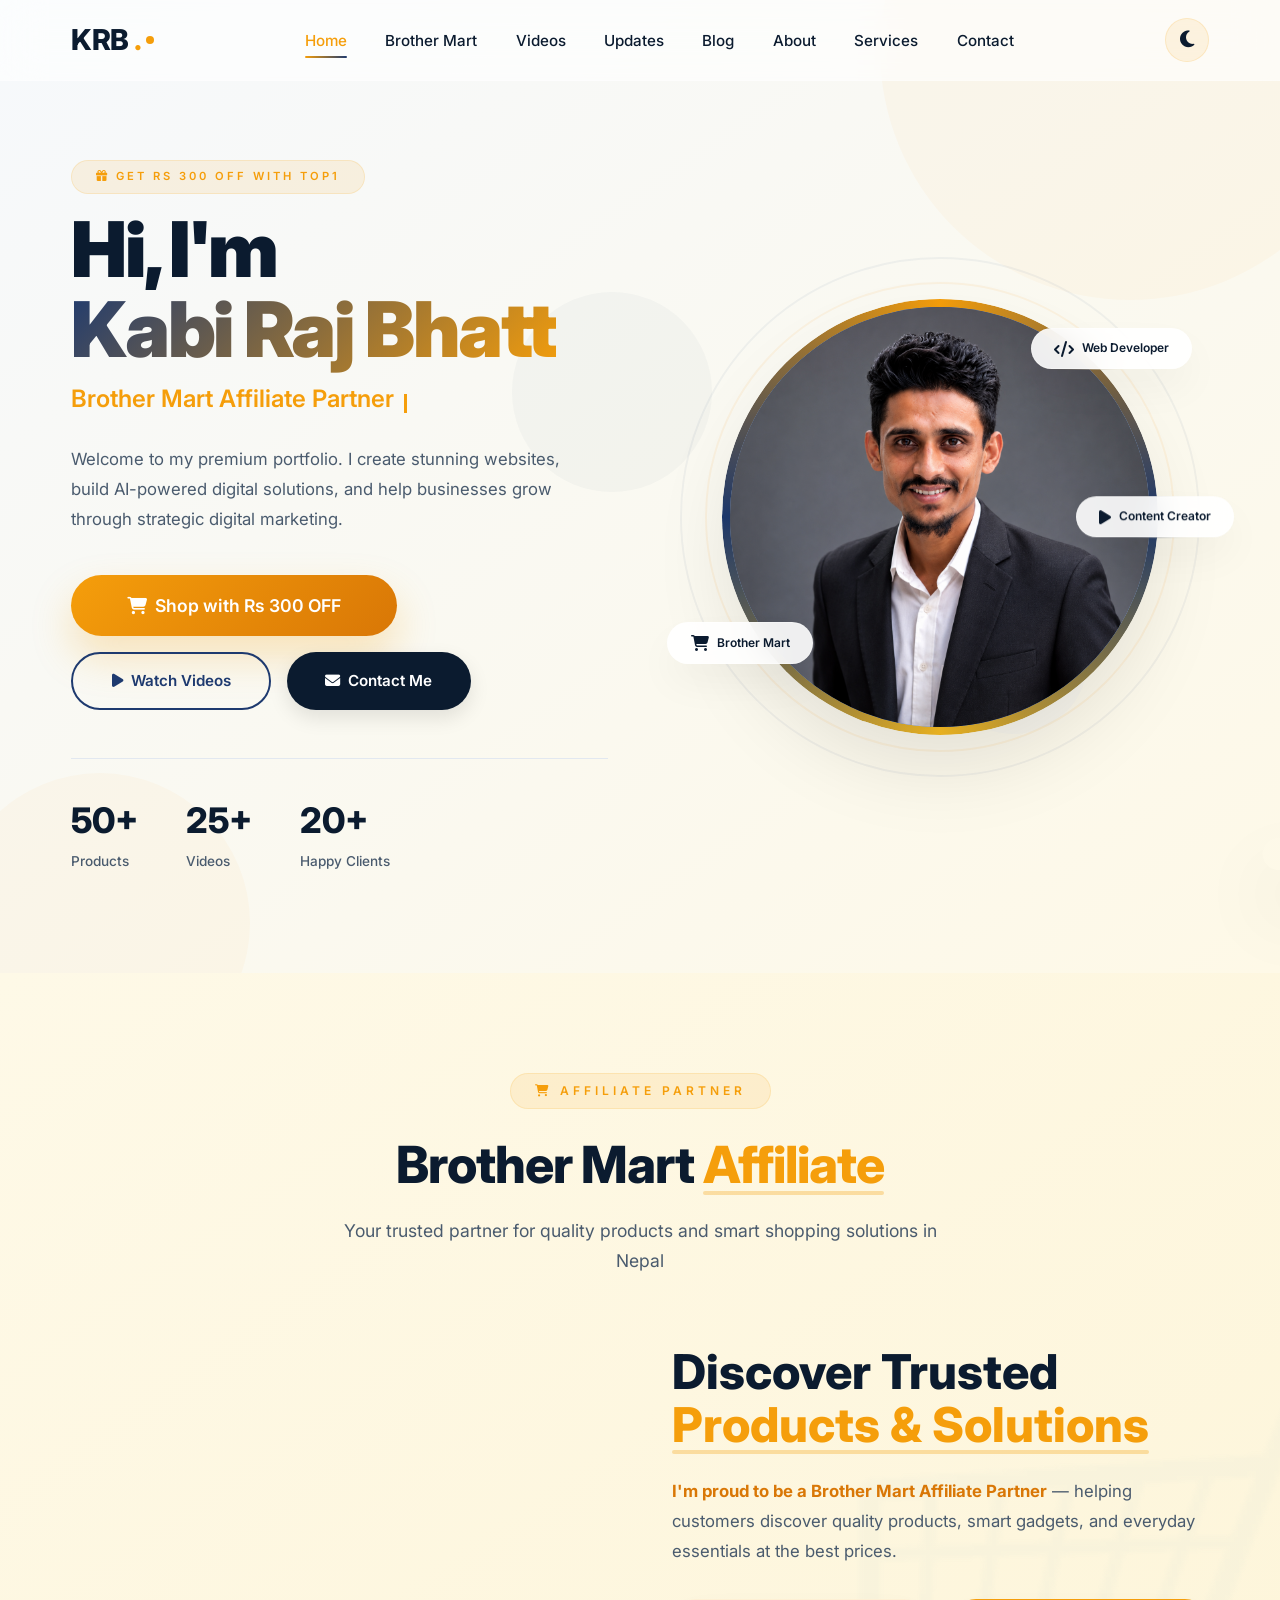
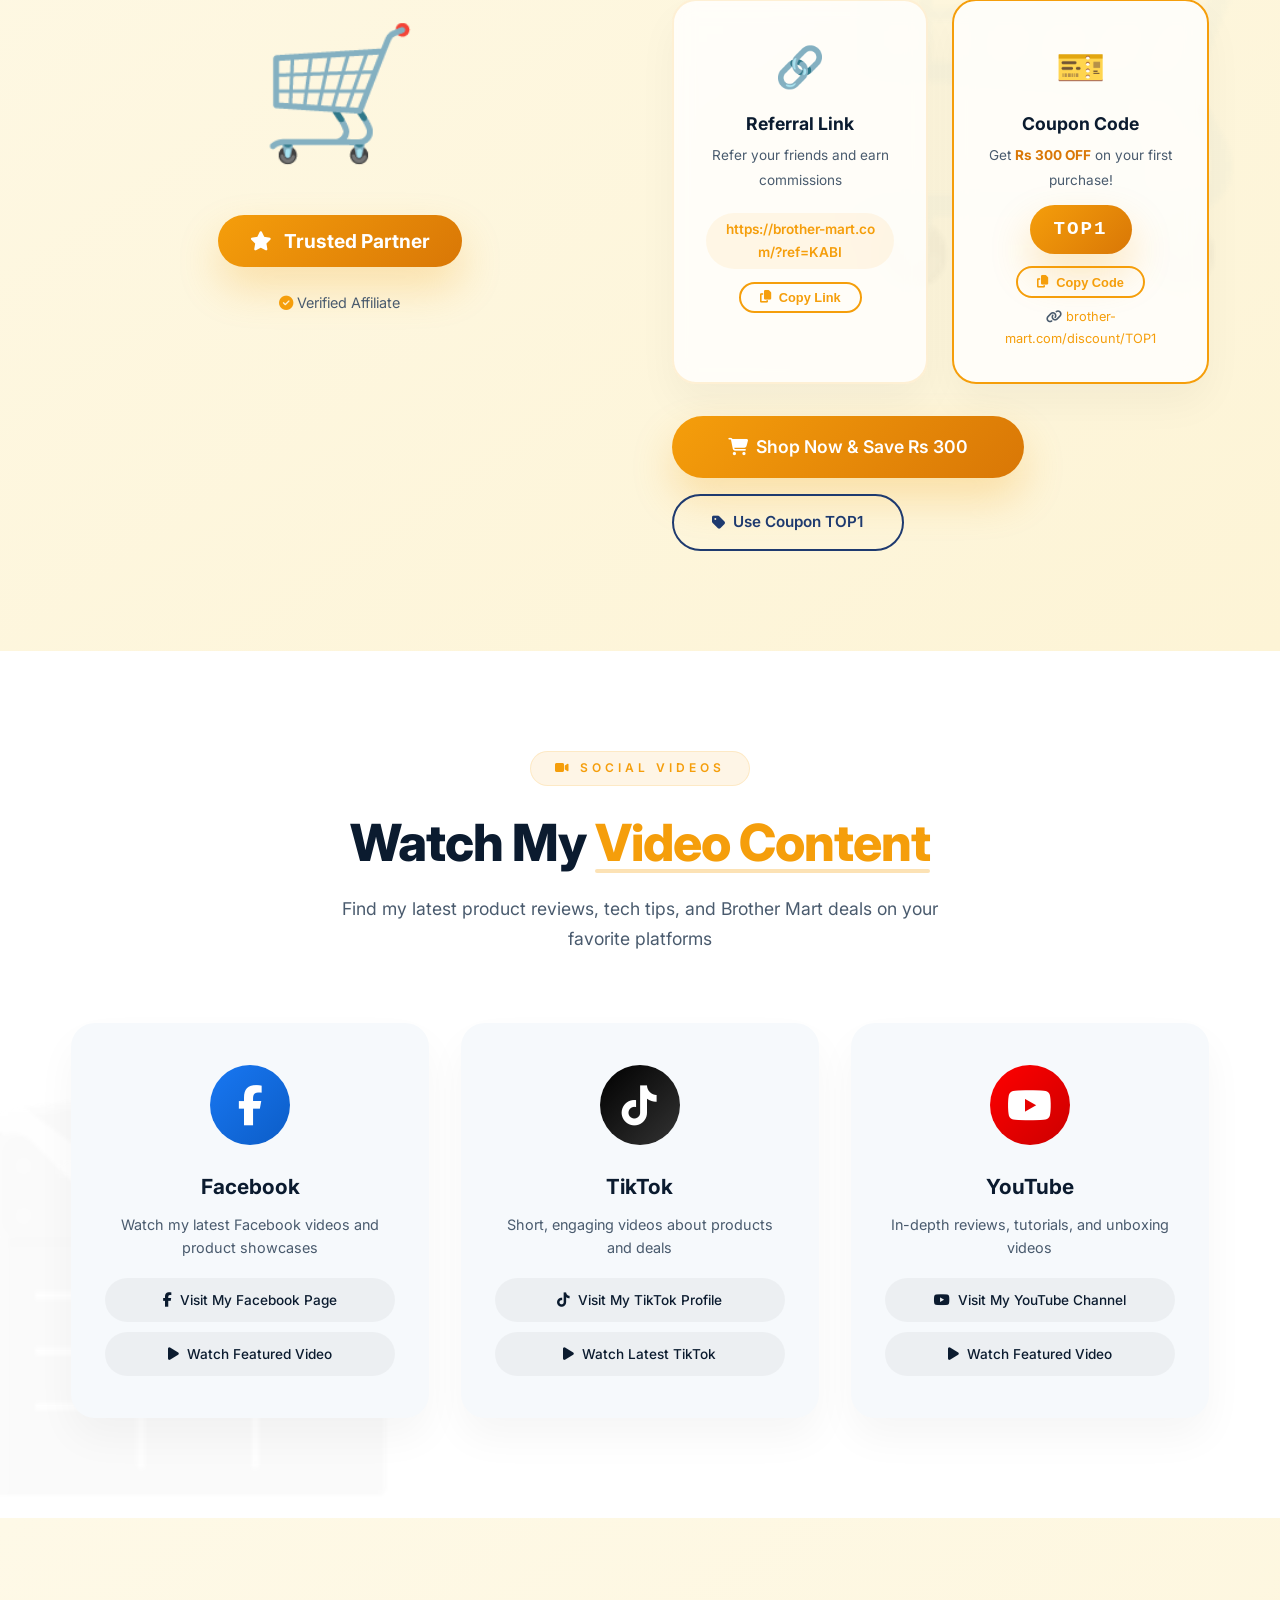
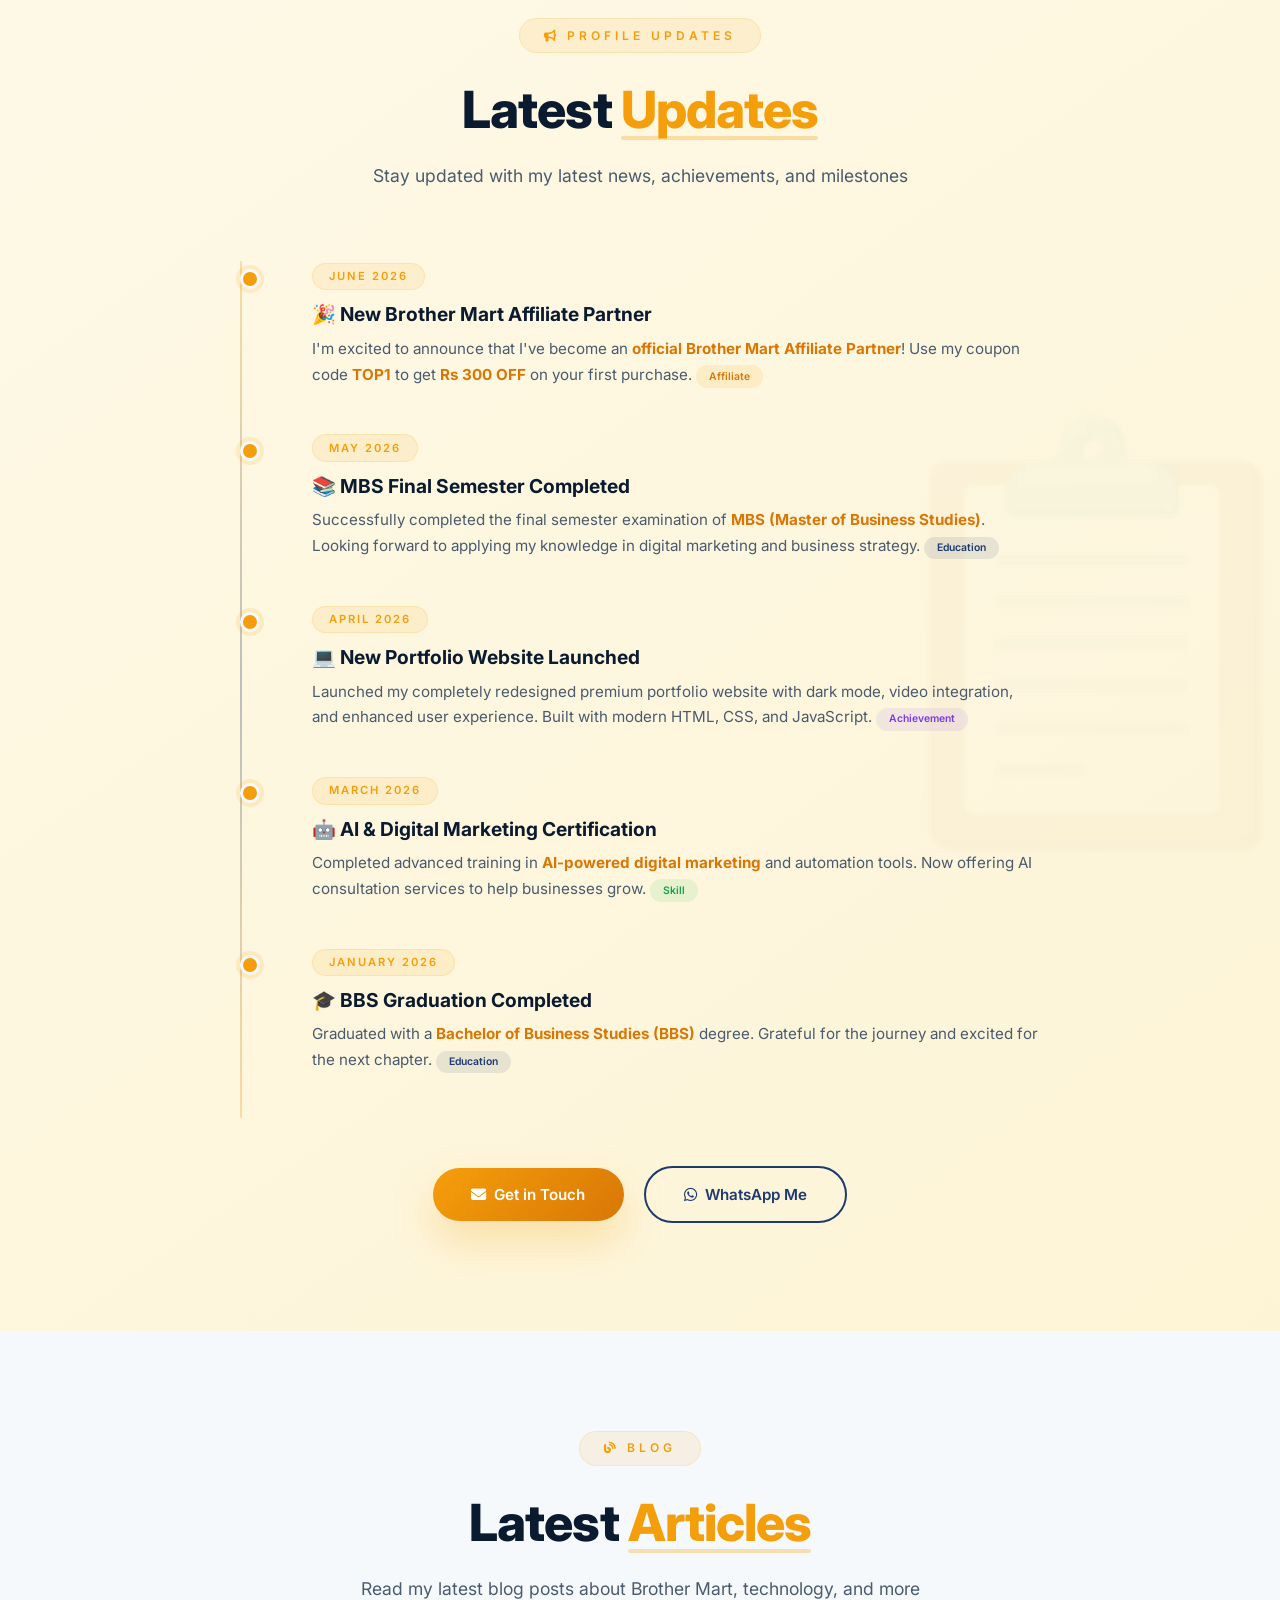
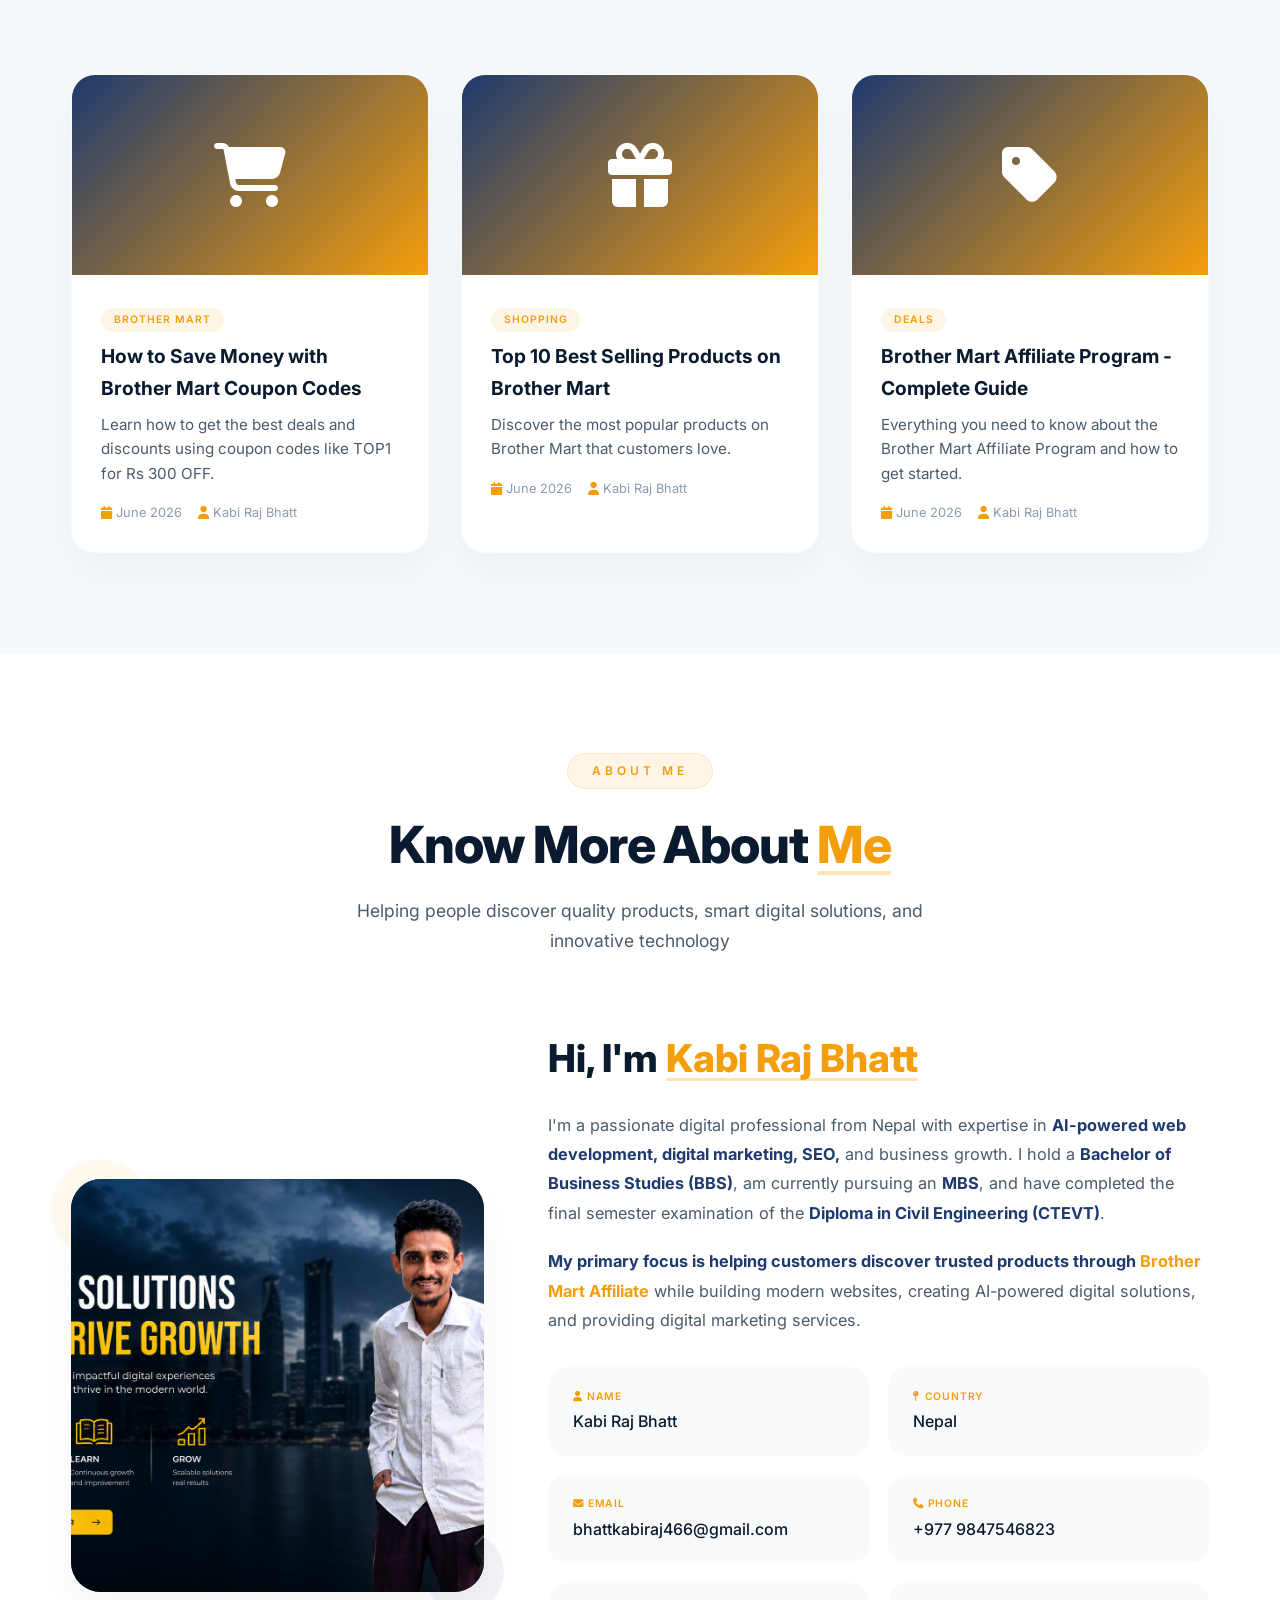
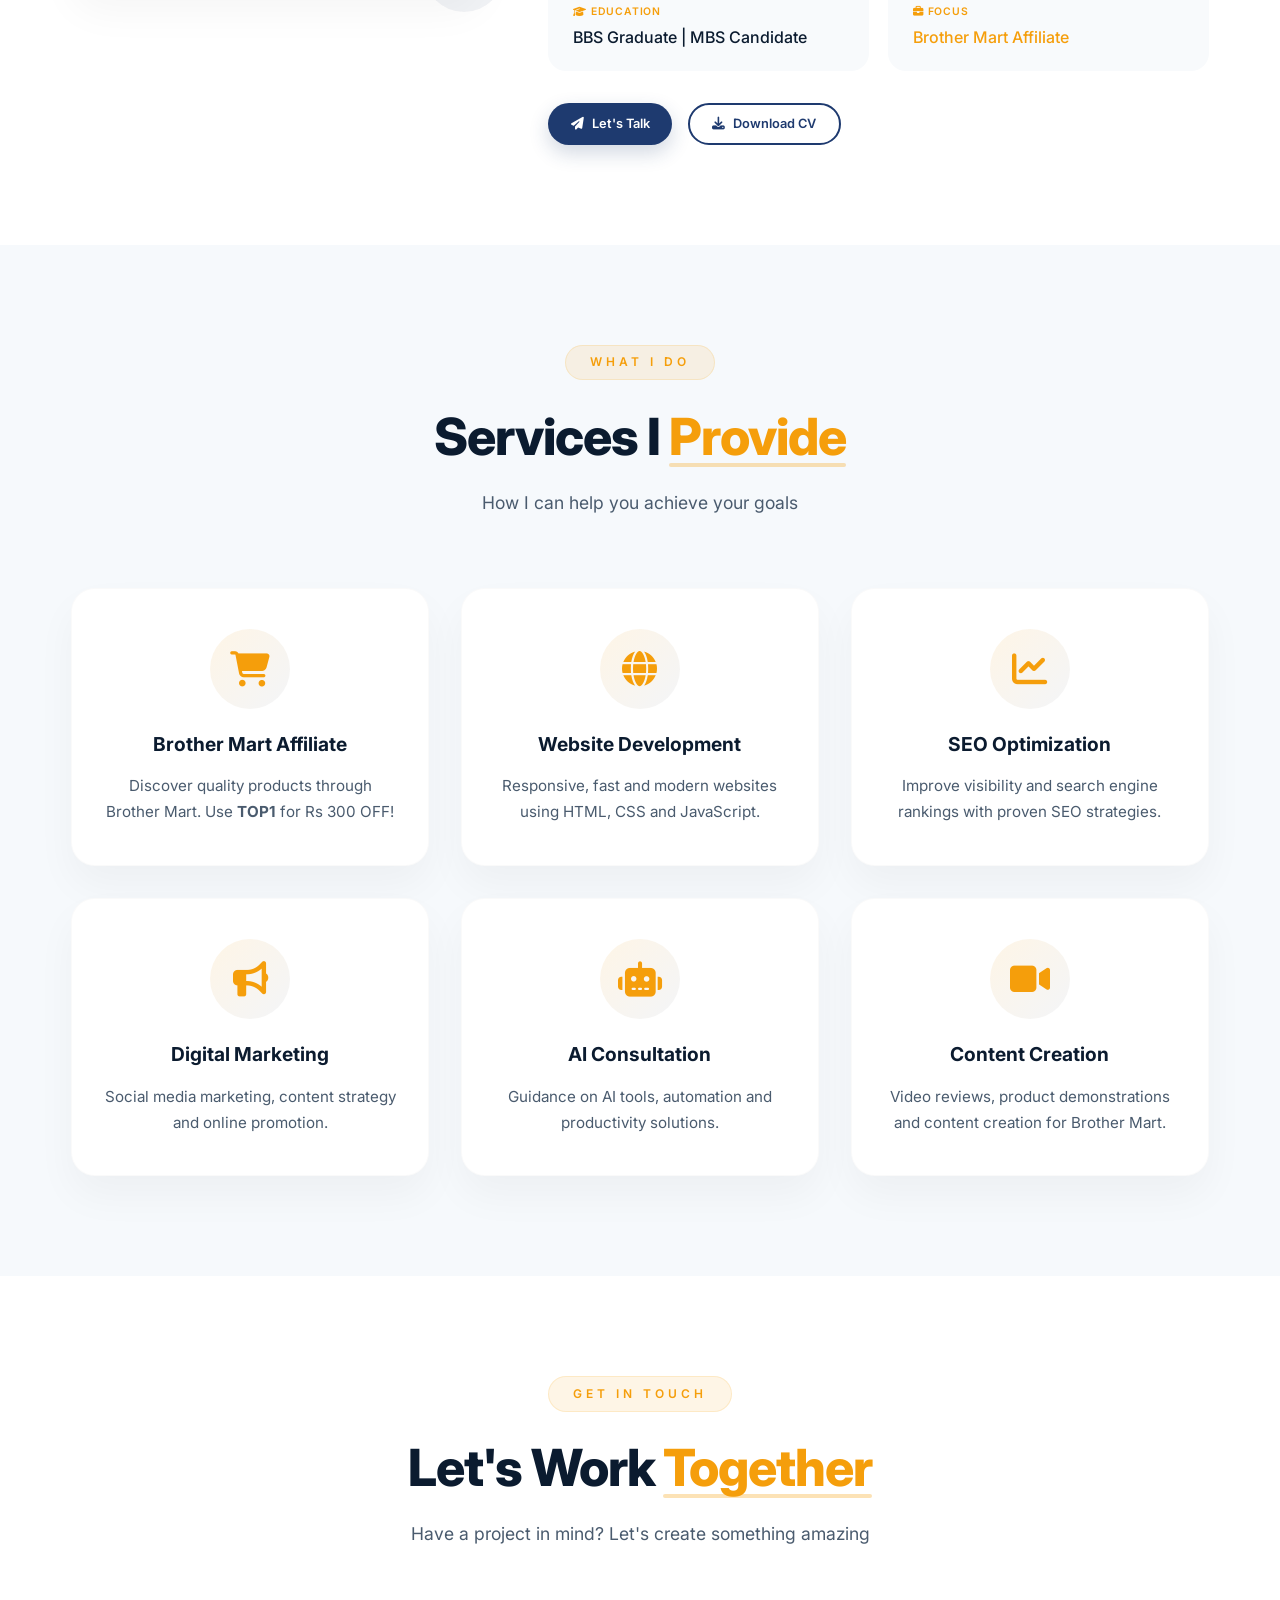
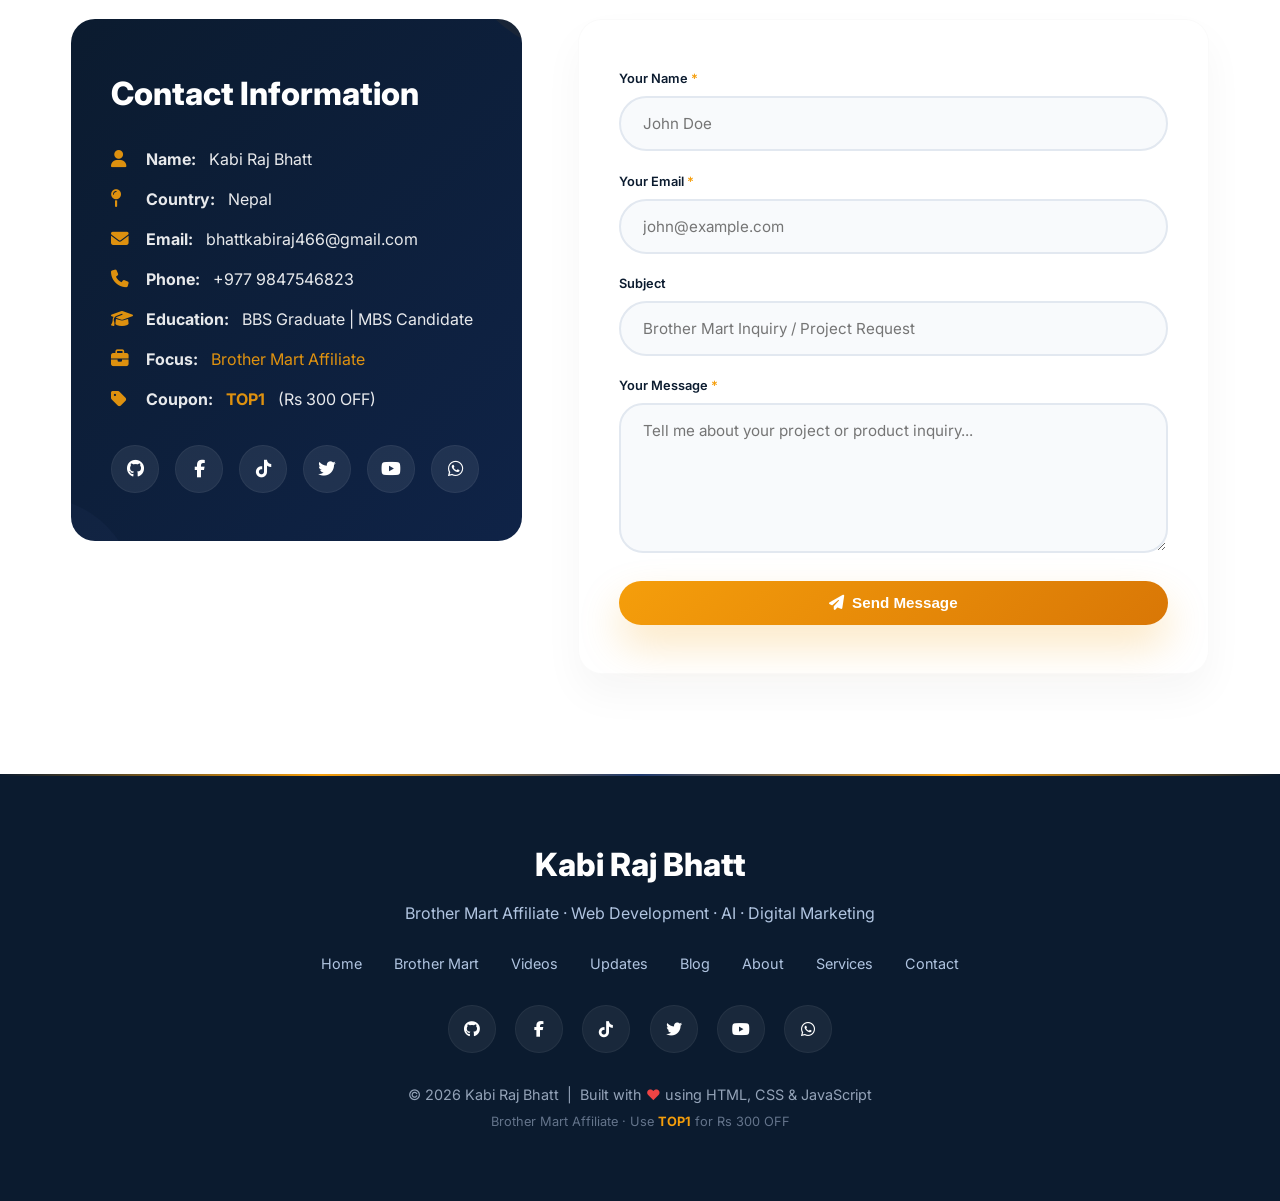
==== commit ccd1c902: "Update index.html" ====
--- a/index.html
+++ b/index.html
@@ -1093,7 +1093,339 @@
         }
 
         /* ============================================================
-           VIDEO SECTION - PREMIUM
+           SOCIAL VIDEO SECTION - PREMIUM (Facebook, TikTok, YouTube)
+        ============================================================ */
+        .social-videos {
+            background: var(--white);
+            padding: 100px 0;
+            position: relative;
+            overflow: hidden;
+        }
+
+        body.dark-mode .social-videos {
+            background: #111827;
+        }
+
+        .social-videos::before {
+            content: '🎬';
+            position: absolute;
+            font-size: 25rem;
+            opacity: 0.02;
+            left: -5%;
+            bottom: -10%;
+            pointer-events: none;
+        }
+
+        .social-platform-grid {
+            display: grid;
+            grid-template-columns: repeat(auto-fit, minmax(300px, 1fr));
+            gap: 2rem;
+            margin-top: 2rem;
+        }
+
+        .platform-card {
+            background: var(--light);
+            border-radius: var(--radius);
+            padding: 2.5rem 2rem;
+            text-align: center;
+            transition: var(--transition);
+            border: 2px solid transparent;
+            box-shadow: var(--shadow);
+            position: relative;
+            overflow: hidden;
+        }
+
+        body.dark-mode .platform-card {
+            background: #1f2937;
+            border-color: #2a405a;
+        }
+
+        .platform-card:hover {
+            transform: translateY(-10px) scale(1.02);
+            box-shadow: var(--shadow-hover);
+        }
+
+        .platform-card.facebook:hover {
+            border-color: #1877f2;
+        }
+        .platform-card.tiktok:hover {
+            border-color: #000000;
+        }
+        .platform-card.youtube:hover {
+            border-color: #ff0000;
+        }
+
+        .platform-card .platform-icon {
+            width: 80px;
+            height: 80px;
+            border-radius: 50%;
+            display: flex;
+            align-items: center;
+            justify-content: center;
+            font-size: 2.5rem;
+            color: #fff;
+            margin: 0 auto 1.5rem;
+            transition: var(--transition);
+        }
+
+        .platform-card.facebook .platform-icon {
+            background: linear-gradient(135deg, #1877f2, #0c5dc7);
+        }
+        .platform-card.tiktok .platform-icon {
+            background: linear-gradient(135deg, #000000, #333333);
+        }
+        .platform-card.youtube .platform-icon {
+            background: linear-gradient(135deg, #ff0000, #cc0000);
+        }
+
+        .platform-card:hover .platform-icon {
+            transform: scale(1.1) rotate(-5deg);
+            box-shadow: 0 15px 30px rgba(0, 0, 0, 0.2);
+        }
+
+        .platform-card h4 {
+            font-size: 1.3rem;
+            font-weight: 700;
+            color: var(--secondary);
+            margin-bottom: 0.5rem;
+        }
+
+        body.dark-mode .platform-card h4 {
+            color: #f0f4fe;
+        }
+
+        .platform-card .platform-desc {
+            color: var(--gray);
+            font-size: 0.9rem;
+            margin-bottom: 1.2rem;
+            line-height: 1.6;
+        }
+
+        body.dark-mode .platform-card .platform-desc {
+            color: #b0c4e0;
+        }
+
+        .platform-card .video-links {
+            display: flex;
+            flex-direction: column;
+            gap: 0.6rem;
+        }
+
+        .platform-card .video-links a {
+            display: inline-flex;
+            align-items: center;
+            justify-content: center;
+            gap: 0.5rem;
+            padding: 0.6rem 1.2rem;
+            background: rgba(0, 0, 0, 0.04);
+            border-radius: 60px;
+            font-size: 0.85rem;
+            font-weight: 500;
+            transition: var(--transition);
+            color: var(--secondary);
+            border: 1px solid transparent;
+        }
+
+        body.dark-mode .platform-card .video-links a {
+            background: rgba(255, 255, 255, 0.05);
+            color: #d4e2fc;
+            border-color: rgba(255, 255, 255, 0.05);
+        }
+
+        .platform-card.facebook .video-links a:hover {
+            background: #1877f2;
+            color: #fff;
+            border-color: #1877f2;
+            transform: translateX(5px);
+        }
+        .platform-card.tiktok .video-links a:hover {
+            background: #000;
+            color: #fff;
+            border-color: #000;
+            transform: translateX(5px);
+        }
+        .platform-card.youtube .video-links a:hover {
+            background: #ff0000;
+            color: #fff;
+            border-color: #ff0000;
+            transform: translateX(5px);
+        }
+
+        .platform-card .video-links a i {
+            font-size: 0.9rem;
+        }
+
+        /* ============================================================
+           PROFILE UPDATES SECTION
+        ============================================================ */
+        .profile-updates {
+            background: linear-gradient(145deg, #fef9e7 0%, #fdf4d6 100%);
+            padding: 100px 0;
+            position: relative;
+            overflow: hidden;
+        }
+
+        body.dark-mode .profile-updates {
+            background: linear-gradient(145deg, #1a1a2e 0%, #16213e 100%);
+        }
+
+        .profile-updates::before {
+            content: '📋';
+            position: absolute;
+            font-size: 25rem;
+            opacity: 0.03;
+            right: -5%;
+            top: 50%;
+            transform: translateY(-50%);
+            pointer-events: none;
+        }
+
+        .updates-timeline {
+            max-width: 800px;
+            margin: 0 auto;
+            position: relative;
+            padding-left: 2rem;
+        }
+
+        .updates-timeline::before {
+            content: '';
+            position: absolute;
+            left: 0;
+            top: 0;
+            bottom: 0;
+            width: 2px;
+            background: linear-gradient(180deg, var(--gold), var(--primary), var(--gold));
+            border-radius: 10px;
+            opacity: 0.3;
+        }
+
+        .update-item {
+            position: relative;
+            padding: 0 0 2.5rem 2.5rem;
+        }
+
+        .update-item::before {
+            content: '';
+            position: absolute;
+            left: -2rem;
+            top: 0.5rem;
+            width: 14px;
+            height: 14px;
+            border-radius: 50%;
+            background: var(--gold);
+            border: 3px solid var(--light);
+            box-shadow: 0 0 0 4px rgba(245, 158, 11, 0.15);
+            transition: var(--transition);
+        }
+
+        body.dark-mode .update-item::before {
+            border-color: #111827;
+        }
+
+        .update-item:hover::before {
+            transform: scale(1.3);
+            background: var(--gold-light);
+            box-shadow: 0 0 0 8px rgba(245, 158, 11, 0.1);
+        }
+
+        .update-item .update-date {
+            display: inline-block;
+            font-size: 0.7rem;
+            font-weight: 600;
+            text-transform: uppercase;
+            letter-spacing: 2px;
+            color: var(--gold);
+            background: rgba(245, 158, 11, 0.1);
+            padding: 0.2rem 1rem;
+            border-radius: 60px;
+            margin-bottom: 0.5rem;
+            border: 1px solid rgba(245, 158, 11, 0.15);
+        }
+
+        .update-item h4 {
+            font-size: 1.2rem;
+            font-weight: 700;
+            color: var(--secondary);
+            margin-bottom: 0.3rem;
+        }
+
+        body.dark-mode .update-item h4 {
+            color: #f0f4fe;
+        }
+
+        .update-item p {
+            color: var(--gray);
+            font-size: 0.95rem;
+            line-height: 1.7;
+        }
+
+        body.dark-mode .update-item p {
+            color: #c8d8f0;
+        }
+
+        .update-item p strong {
+            color: var(--gold-dark);
+        }
+
+        body.dark-mode .update-item p strong {
+            color: var(--gold-light);
+        }
+
+        .update-item .update-tag {
+            display: inline-block;
+            font-size: 0.65rem;
+            font-weight: 600;
+            padding: 0.15rem 0.8rem;
+            border-radius: 60px;
+            margin-right: 0.5rem;
+            margin-bottom: 0.3rem;
+        }
+
+        .update-tag.education {
+            background: rgba(30, 58, 111, 0.1);
+            color: var(--primary);
+        }
+        .update-tag.affiliate {
+            background: rgba(245, 158, 11, 0.12);
+            color: var(--gold-dark);
+        }
+        .update-tag.skill {
+            background: rgba(34, 197, 94, 0.1);
+            color: #16a34a;
+        }
+        .update-tag.achievement {
+            background: rgba(139, 92, 246, 0.1);
+            color: #7c3aed;
+        }
+
+        body.dark-mode .update-tag.education {
+            background: rgba(122, 165, 240, 0.15);
+            color: var(--accent-light);
+        }
+        body.dark-mode .update-tag.affiliate {
+            background: rgba(245, 158, 11, 0.15);
+            color: var(--gold-light);
+        }
+        body.dark-mode .update-tag.skill {
+            background: rgba(34, 197, 94, 0.15);
+            color: #4ade80;
+        }
+        body.dark-mode .update-tag.achievement {
+            background: rgba(139, 92, 246, 0.15);
+            color: #a78bfa;
+        }
+
+        .profile-updates .updates-cta {
+            text-align: center;
+            margin-top: 3rem;
+        }
+
+        .profile-updates .updates-cta .btn {
+            margin: 0 0.5rem 0.5rem;
+        }
+
+        /* ============================================================
+           VIDEO SECTION (YouTube Featured) - PREMIUM
         ============================================================ */
         .videos {
             background: var(--white);
@@ -2189,6 +2521,10 @@
             .video-featured .video-wrapper {
                 padding-bottom: 56.25%;
             }
+
+            .social-platform-grid {
+                grid-template-columns: 1fr;
+            }
         }
 
         @media (max-width: 768px) {
@@ -2291,6 +2627,20 @@
                 bottom: 20px;
                 max-width: none;
             }
+
+            .updates-timeline {
+                padding-left: 1.5rem;
+            }
+
+            .update-item {
+                padding-left: 2rem;
+            }
+
+            .update-item::before {
+                left: -1.5rem;
+                width: 12px;
+                height: 12px;
+            }
         }
 
         @media (max-width: 480px) {
@@ -2359,6 +2709,16 @@
             .profile-image-container {
                 max-width: 220px;
                 margin: 0 auto;
+            }
+
+            .platform-card {
+                padding: 1.5rem 1.2rem;
+            }
+
+            .profile-updates .updates-cta .btn {
+                width: 100%;
+                justify-content: center;
+                margin: 0.3rem 0;
             }
         }
     </style>
@@ -2377,7 +2737,8 @@
                 <ul>
                     <li><a href="#home" class="active">Home</a></li>
                     <li><a href="#brother-mart">Brother Mart</a></li>
-                    <li><a href="#videos">Videos</a></li>
+                    <li><a href="#social-videos">Videos</a></li>
+                    <li><a href="#updates">Updates</a></li>
                     <li><a href="#blog">Blog</a></li>
                     <li><a href="#about">About</a></li>
                     <li><a href="#services">Services</a></li>
@@ -2424,7 +2785,7 @@
                     <a href="#brother-mart" class="btn btn-gold btn-lg">
                         <i class="fas fa-shopping-cart"></i> Shop with Rs 300 OFF
                     </a>
-                    <a href="#videos" class="btn btn-outline">
+                    <a href="#social-videos" class="btn btn-outline">
                         <i class="fas fa-play"></i> Watch Videos
                     </a>
                     <a href="#contact" class="btn btn-secondary">
@@ -2538,135 +2899,135 @@
     </section>
 
     <!-- ============================================================
-    VIDEO SECTION
+    SOCIAL VIDEO SECTION (Facebook, TikTok, YouTube)
     ============================================================ -->
-    <section id="videos" class="videos">
+    <section id="social-videos" class="social-videos">
         <div class="container">
             <div class="section-title" data-aos="fade-up" data-aos-duration="800">
-                <span class="subtitle"><i class="fas fa-play"></i> Video Content</span>
-                <h2>Brother Mart <span class="gold-highlight">Videos</span></h2>
-                <p>Explore Brother Mart products through my video reviews</p>
+                <span class="subtitle"><i class="fas fa-video"></i> Social Videos</span>
+                <h2>Watch My <span class="gold-highlight">Video Content</span></h2>
+                <p>Find my latest product reviews, tech tips, and Brother Mart deals on your favorite platforms</p>
             </div>
 
-            <!-- Featured Video -->
-            <div class="video-featured" data-aos="fade-up" data-aos-duration="800">
-                <div class="video-wrapper">
-                    <iframe src="https://www.youtube.com/embed/ywxmBgxugEc?autoplay=0&rel=0" title="Brother Mart Featured" allowfullscreen></iframe>
+            <div class="social-platform-grid">
+                <!-- Facebook -->
+                <div class="platform-card facebook" data-aos="fade-up" data-aos-duration="600" data-aos-delay="100">
+                    <div class="platform-icon"><i class="fab fa-facebook-f"></i></div>
+                    <h4>Facebook</h4>
+                    <p class="platform-desc">Watch my latest Facebook videos and product showcases</p>
+                    <div class="video-links">
+                        <a href="https://www.facebook.com/share/1HqKUh1GBk/" target="_blank">
+                            <i class="fab fa-facebook-f"></i> Visit My Facebook Page
+                        </a>
+                        <a href="https://www.facebook.com/share/v/1HqKUh1GBk/" target="_blank">
+                            <i class="fas fa-play"></i> Watch Featured Video
+                        </a>
+                    </div>
                 </div>
-                <div class="video-info">
-                    <span class="video-badge"><i class="fas fa-star"></i> Featured Video</span>
-                    <h3>Brother Mart - Trusted Products in Nepal</h3>
-                    <p>Discover amazing products and deals at Brother Mart. Use coupon code <strong style="color:var(--gold);">TOP1</strong> for Rs 300 OFF!</p>
-                    <div class="affiliate-links">
-                        <a href="https://brother-mart.com/?ref=KABI" target="_blank" class="affiliate-link">
-                            <i class="fas fa-shopping-cart"></i> Shop Now
+
+                <!-- TikTok -->
+                <div class="platform-card tiktok" data-aos="fade-up" data-aos-duration="600" data-aos-delay="200">
+                    <div class="platform-icon"><i class="fab fa-tiktok"></i></div>
+                    <h4>TikTok</h4>
+                    <p class="platform-desc">Short, engaging videos about products and deals</p>
+                    <div class="video-links">
+                        <a href="https://www.tiktok.com/@kabiraj__" target="_blank">
+                            <i class="fab fa-tiktok"></i> Visit My TikTok Profile
                         </a>
-                        <a href="https://brother-mart.com/discount/TOP1?ref=KABI" target="_blank" class="affiliate-link secondary">
-                            <i class="fas fa-tag"></i> Use TOP1 - Rs 300 OFF
+                        <a href="https://www.tiktok.com/@kabiraj__/video/1234567890" target="_blank">
+                            <i class="fas fa-play"></i> Watch Latest TikTok
+                        </a>
+                    </div>
+                </div>
+
+                <!-- YouTube -->
+                <div class="platform-card youtube" data-aos="fade-up" data-aos-duration="600" data-aos-delay="300">
+                    <div class="platform-icon"><i class="fab fa-youtube"></i></div>
+                    <h4>YouTube</h4>
+                    <p class="platform-desc">In-depth reviews, tutorials, and unboxing videos</p>
+                    <div class="video-links">
+                        <a href="https://www.youtube.com/@kabirajbhatt-1" target="_blank">
+                            <i class="fab fa-youtube"></i> Visit My YouTube Channel
+                        </a>
+                        <a href="https://www.youtube.com/watch?v=ywxmBgxugEc" target="_blank">
+                            <i class="fas fa-play"></i> Watch Featured Video
                         </a>
                     </div>
                 </div>
             </div>
-
-            <!-- Video Grid -->
-            <div class="video-grid">
-                <div class="video-card" data-aos="fade-up" data-aos-duration="600" data-aos-delay="100">
-                    <div class="video-wrapper">
-                        <iframe src="https://www.youtube.com/embed/kiJYIzCgKsU?autoplay=0&rel=0" title="Amazing Products" allowfullscreen></iframe>
-                    </div>
-                    <div class="video-info">
-                        <span class="video-badge"><i class="fas fa-play"></i> Product Review</span>
-                        <h4>Amazing Products at Brother Mart</h4>
-                        <p>Check out these amazing products available at Brother Mart with exclusive discounts!</p>
-                        <a href="https://brother-mart.com/?ref=KABI" target="_blank" class="affiliate-link">
-                            <i class="fas fa-shopping-cart"></i> Shop Now
-                        </a>
-                    </div>
+        </div>
+    </section>
+
+    <!-- ============================================================
+    PROFILE UPDATES SECTION
+    ============================================================ -->
+    <section id="updates" class="profile-updates">
+        <div class="container">
+            <div class="section-title" data-aos="fade-up" data-aos-duration="800">
+                <span class="subtitle"><i class="fas fa-bullhorn"></i> Profile Updates</span>
+                <h2>Latest <span class="gold-highlight">Updates</span></h2>
+                <p>Stay updated with my latest news, achievements, and milestones</p>
+            </div>
+
+            <div class="updates-timeline">
+                <div class="update-item" data-aos="fade-up" data-aos-duration="600" data-aos-delay="100">
+                    <span class="update-date">June 2026</span>
+                    <h4>🎉 New Brother Mart Affiliate Partner</h4>
+                    <p>
+                        I'm excited to announce that I've become an <strong>official Brother Mart Affiliate Partner</strong>! 
+                        Use my coupon code <strong>TOP1</strong> to get <strong>Rs 300 OFF</strong> on your first purchase. 
+                        <span class="update-tag affiliate">Affiliate</span>
+                    </p>
                 </div>
 
-                <div class="video-card" data-aos="fade-up" data-aos-duration="600" data-aos-delay="200">
-                    <div class="video-wrapper">
-                        <iframe src="https://www.youtube.com/embed/9PXEz1TT548?autoplay=0&rel=0" title="Best Deals" allowfullscreen></iframe>
-                    </div>
-                    <div class="video-info">
-                        <span class="video-badge"><i class="fas fa-play"></i> Product Review</span>
-                        <h4>Best Deals at Brother Mart</h4>
-                        <p>Discover the best deals and discounts at Brother Mart. Save big on your favorite products!</p>
-                        <a href="https://brother-mart.com/?ref=KABI" target="_blank" class="affiliate-link">
-                            <i class="fas fa-shopping-cart"></i> Shop Now
-                        </a>
-                    </div>
+                <div class="update-item" data-aos="fade-up" data-aos-duration="600" data-aos-delay="200">
+                    <span class="update-date">May 2026</span>
+                    <h4>📚 MBS Final Semester Completed</h4>
+                    <p>
+                        Successfully completed the final semester examination of <strong>MBS (Master of Business Studies)</strong>. 
+                        Looking forward to applying my knowledge in digital marketing and business strategy.
+                        <span class="update-tag education">Education</span>
+                    </p>
                 </div>
 
-                <div class="video-card" data-aos="fade-up" data-aos-duration="600" data-aos-delay="300">
-                    <div class="video-wrapper">
-                        <iframe src="https://www.youtube.com/embed/96alXTxqmb8?autoplay=0&rel=0" title="Trusted Products" allowfullscreen></iframe>
-                    </div>
-                    <div class="video-info">
-                        <span class="video-badge"><i class="fas fa-play"></i> Product Review</span>
-                        <h4>Trusted Products from Brother Mart</h4>
-                        <p>Brother Mart brings you trusted quality products. Shop with confidence today!</p>
-                        <a href="https://brother-mart.com/?ref=KABI" target="_blank" class="affiliate-link">
-                            <i class="fas fa-shopping-cart"></i> Shop Now
-                        </a>
-                    </div>
+                <div class="update-item" data-aos="fade-up" data-aos-duration="600" data-aos-delay="300">
+                    <span class="update-date">April 2026</span>
+                    <h4>💻 New Portfolio Website Launched</h4>
+                    <p>
+                        Launched my completely redesigned premium portfolio website with dark mode, 
+                        video integration, and enhanced user experience. Built with modern HTML, CSS, and JavaScript.
+                        <span class="update-tag achievement">Achievement</span>
+                    </p>
                 </div>
 
-                <div class="video-card" data-aos="fade-up" data-aos-duration="600" data-aos-delay="400">
-                    <div class="video-wrapper">
-                        <iframe src="https://www.youtube.com/embed/wvOBdH-OzRs?autoplay=0&rel=0" title="Shopping Guide" allowfullscreen></iframe>
-                    </div>
-                    <div class="video-info">
-                        <span class="video-badge"><i class="fas fa-play"></i> Product Review</span>
-                        <h4>Brother Mart Shopping Guide</h4>
-                        <p>Complete shopping guide for Brother Mart. Find what you need at the best prices!</p>
-                        <a href="https://brother-mart.com/?ref=KABI" target="_blank" class="affiliate-link">
-                            <i class="fas fa-shopping-cart"></i> Shop Now
-                        </a>
-                    </div>
+                <div class="update-item" data-aos="fade-up" data-aos-duration="600" data-aos-delay="400">
+                    <span class="update-date">March 2026</span>
+                    <h4>🤖 AI & Digital Marketing Certification</h4>
+                    <p>
+                        Completed advanced training in <strong>AI-powered digital marketing</strong> and automation tools. 
+                        Now offering AI consultation services to help businesses grow.
+                        <span class="update-tag skill">Skill</span>
+                    </p>
                 </div>
 
-                <div class="video-card" data-aos="fade-up" data-aos-duration="600" data-aos-delay="500">
-                    <div class="video-wrapper">
-                        <iframe src="https://www.youtube.com/embed/xj1SgJ7M6vQ?autoplay=0&rel=0" title="Top Products" allowfullscreen></iframe>
-                    </div>
-                    <div class="video-info">
-                        <span class="video-badge"><i class="fas fa-play"></i> Product Review</span>
-                        <h4>Top Products at Brother Mart</h4>
-                        <p>Check out the top-selling products at Brother Mart. Quality guaranteed!</p>
-                        <a href="https://brother-mart.com/?ref=KABI" target="_blank" class="affiliate-link">
-                            <i class="fas fa-shopping-cart"></i> Shop Now
-                        </a>
-                    </div>
-                </div>
-
-                <div class="video-card" data-aos="fade-up" data-aos-duration="600" data-aos-delay="600">
-                    <div class="video-wrapper">
-                        <iframe src="https://www.youtube.com/embed/g6Y065zet_Y?autoplay=0&rel=0" title="Product Collection" allowfullscreen></iframe>
-                    </div>
-                    <div class="video-info">
-                        <span class="video-badge"><i class="fas fa-play"></i> Product Review</span>
-                        <h4>Brother Mart Product Collection</h4>
-                        <p>Complete collection of Brother Mart products. Find your favorite items!</p>
-                        <a href="https://brother-mart.com/?ref=KABI" target="_blank" class="affiliate-link">
-                            <i class="fas fa-shopping-cart"></i> Shop Now
-                        </a>
-                    </div>
+                <div class="update-item" data-aos="fade-up" data-aos-duration="600" data-aos-delay="500">
+                    <span class="update-date">January 2026</span>
+                    <h4>🎓 BBS Graduation Completed</h4>
+                    <p>
+                        Graduated with a <strong>Bachelor of Business Studies (BBS)</strong> degree. 
+                        Grateful for the journey and excited for the next chapter.
+                        <span class="update-tag education">Education</span>
+                    </p>
                 </div>
             </div>
 
-            <!-- Video CTA -->
-            <div class="video-cta" data-aos="fade-up" data-aos-duration="800">
-                <h3><i class="fas fa-shopping-cart"></i> Shop All Products</h3>
-                <p>Use coupon code <strong style="color:var(--gold);">TOP1</strong> for Rs 300 OFF on your first purchase!</p>
-                <div class="cta-buttons">
-                    <a href="https://brother-mart.com/?ref=KABI" target="_blank" class="btn btn-gold btn-lg">
-                        <i class="fas fa-shopping-cart"></i> Visit Brother Mart
-                    </a>
-                    <a href="https://brother-mart.com/discount/TOP1?ref=KABI" target="_blank" class="btn btn-outline btn-lg">
-                        <i class="fas fa-tag"></i> Use TOP1
-                    </a>
-                </div>
+            <div class="updates-cta" data-aos="fade-up" data-aos-duration="800">
+                <a href="#contact" class="btn btn-gold">
+                    <i class="fas fa-envelope"></i> Get in Touch
+                </a>
+                <a href="https://wa.me/9779847546823" target="_blank" class="btn btn-outline">
+                    <i class="fab fa-whatsapp"></i> WhatsApp Me
+                </a>
             </div>
         </div>
     </section>
@@ -2891,7 +3252,8 @@
             <div class="footer-links">
                 <a href="#home">Home</a>
                 <a href="#brother-mart">Brother Mart</a>
-                <a href="#videos">Videos</a>
+                <a href="#social-videos">Videos</a>
+                <a href="#updates">Updates</a>
                 <a href="#blog">Blog</a>
                 <a href="#about">About</a>
                 <a href="#services">Services</a>
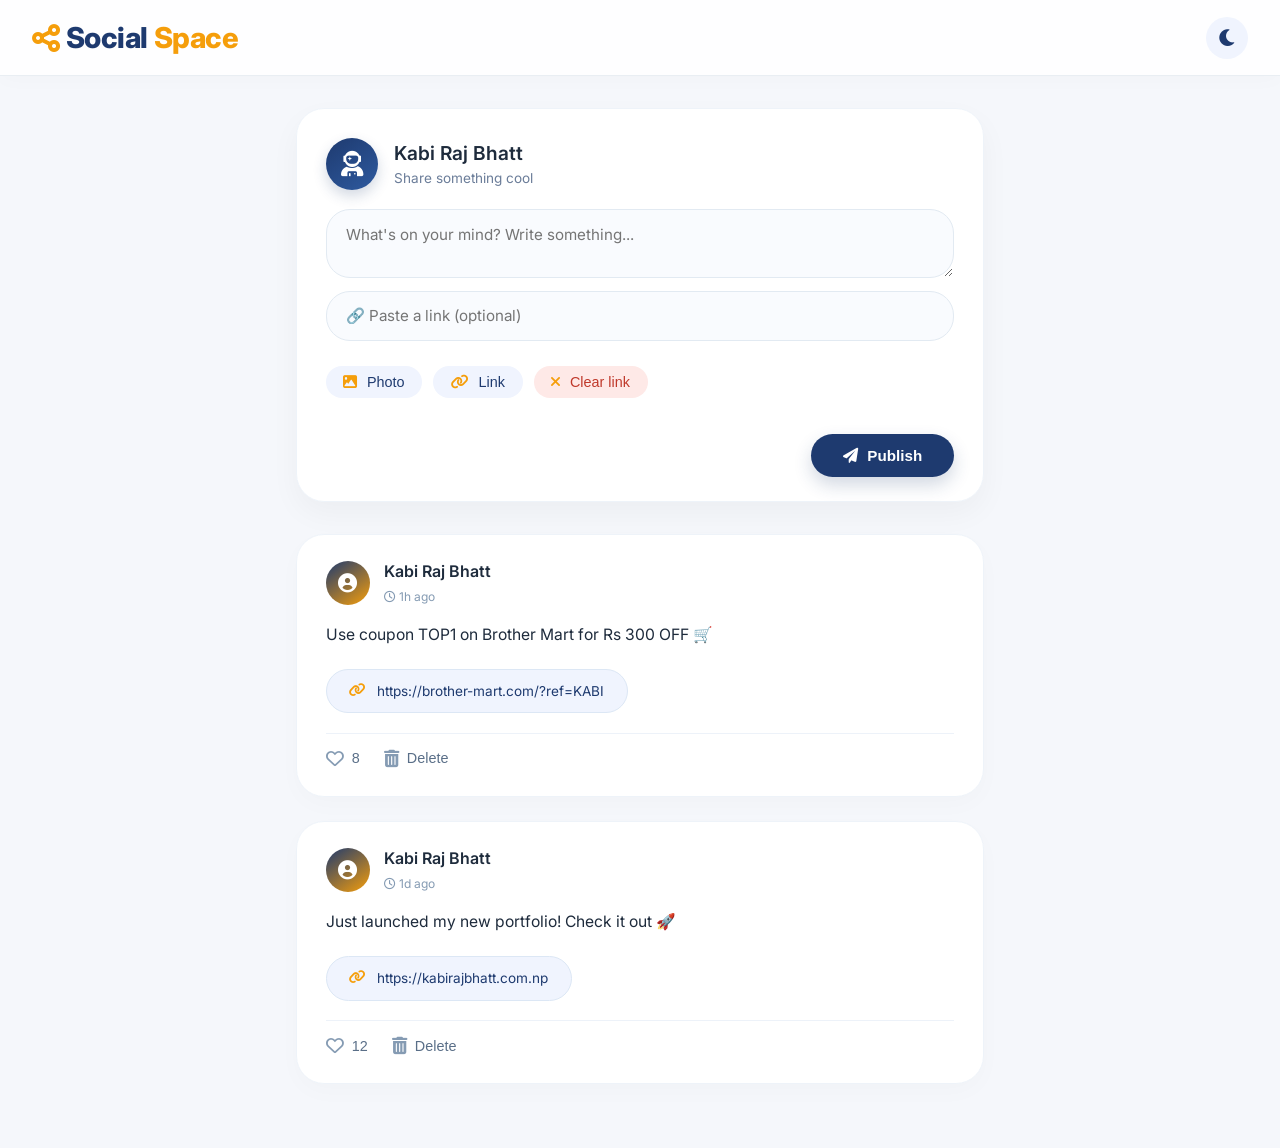
==== commit 0d9662d6: "Update index.html" ====
--- a/index.html
+++ b/index.html
@@ -1,3761 +1,857 @@
 <!DOCTYPE html>
 <html lang="en">
 <head>
-    <meta charset="UTF-8" />
-    <meta name="viewport" content="width=device-width, initial-scale=1.0" />
-    <title>Kabi Raj Bhatt | Brother Mart Affiliate</title>
-    <meta name="description" content="Kabi Raj Bhatt – Brother Mart Affiliate Partner. Get Rs 300 OFF with coupon TOP1. Web Developer, AI Expert & Digital Marketer in Nepal." />
-    <meta name="keywords" content="Brother Mart Affiliate, Kabi Raj Bhatt, TOP1 Coupon, Rs 300 Off, Web Developer Nepal, Digital Marketing" />
-    <meta name="author" content="Kabi Raj Bhatt" />
-    <meta name="robots" content="index,follow" />
-
-    <!-- Open Graph -->
-    <meta property="og:title" content="Kabi Raj Bhatt | Brother Mart Affiliate" />
-    <meta property="og:description" content="Brother Mart Affiliate Partner. Use TOP1 for Rs 300 OFF." />
-    <meta property="og:type" content="website" />
-    <meta property="og:url" content="https://kabirajbhatt.com.np" />
-    <meta property="og:image" content="https://kabirajbhatt.com.np/images/profile.jpg" />
-
-    <!-- Favicon -->
-    <link rel="icon" href="data:image/svg+xml,<svg xmlns='http://www.w3.org/2000/svg' viewBox='0 0 100 100'><text y='.9em' font-size='90'>🛒</text></svg>" />
-
-    <!-- Google Fonts -->
-    <link rel="preconnect" href="https://fonts.googleapis.com" />
-    <link rel="preconnect" href="https://fonts.gstatic.com" crossorigin />
-    <link href="https://fonts.googleapis.com/css2?family=Inter:wght@300;400;500;600;700;800;900&display=swap" rel="stylesheet" />
-
-    <!-- Font Awesome -->
-    <link rel="stylesheet" href="https://cdnjs.cloudflare.com/ajax/libs/font-awesome/6.5.0/css/all.min.css" />
-
-    <!-- AOS Animation Library -->
-    <link href="https://unpkg.com/aos@2.3.1/dist/aos.css" rel="stylesheet" />
-
-    <style>
-        /* ============================================================
-           ULTIMATE PREMIUM CSS - DYNAMIC COLOR & MODERN DESIGN
-        ============================================================ */
-        * {
-            margin: 0;
-            padding: 0;
-            box-sizing: border-box;
+  <meta charset="UTF-8">
+  <meta name="viewport" content="width=device-width, initial-scale=1.0">
+  <title>SocialSpace · post photo, link & more</title>
+  <!-- Google Fonts + Font Awesome + AOS -->
+  <link rel="preconnect" href="https://fonts.googleapis.com">
+  <link rel="preconnect" href="https://fonts.gstatic.com" crossorigin>
+  <link href="https://fonts.googleapis.com/css2?family=Inter:opsz,wght@14..32,300..700&display=swap" rel="stylesheet">
+  <link rel="stylesheet" href="https://cdnjs.cloudflare.com/ajax/libs/font-awesome/6.0.0-beta3/css/all.min.css">
+  <link href="https://unpkg.com/aos@2.3.1/dist/aos.css" rel="stylesheet">
+  <style>
+    * {
+      margin: 0;
+      padding: 0;
+      box-sizing: border-box;
+    }
+
+    body {
+      font-family: 'Inter', sans-serif;
+      background: #f5f7fb;
+      color: #1e2b3c;
+      line-height: 1.5;
+      padding-bottom: 2rem;
+      transition: background 0.2s, color 0.2s;
+    }
+
+    body.dark {
+      background: #0d1a2b;
+      color: #e3eaf5;
+    }
+
+    a {
+      text-decoration: none;
+      color: inherit;
+    }
+
+    /* header */
+    .top-bar {
+      background: #fff;
+      padding: 1rem 2rem;
+      display: flex;
+      align-items: center;
+      justify-content: space-between;
+      flex-wrap: wrap;
+      gap: 1rem;
+      box-shadow: 0 4px 20px rgba(0,0,0,0.02);
+      border-bottom: 1px solid #e9eef3;
+      position: sticky;
+      top: 0;
+      z-index: 10;
+      backdrop-filter: blur(8px);
+      background: rgba(255,255,255,0.85);
+    }
+
+    body.dark .top-bar {
+      background: rgba(13,26,43,0.9);
+      border-bottom-color: #1f344b;
+    }
+
+    .logo {
+      font-size: 1.8rem;
+      font-weight: 800;
+      letter-spacing: -0.5px;
+      display: flex;
+      align-items: center;
+      gap: 6px;
+      color: #1e3a6f;
+    }
+
+    body.dark .logo {
+      color: #9bc0ff;
+    }
+
+    .logo i {
+      color: #f59e0b;
+      font-size: 2rem;
+    }
+
+    .header-actions {
+      display: flex;
+      align-items: center;
+      gap: 1rem;
+    }
+
+    .theme-toggle, .menu-toggle {
+      background: #f0f4fe;
+      border: none;
+      width: 42px;
+      height: 42px;
+      border-radius: 50%;
+      font-size: 1.2rem;
+      display: flex;
+      align-items: center;
+      justify-content: center;
+      cursor: pointer;
+      color: #1e3a6f;
+      transition: 0.2s;
+    }
+
+    body.dark .theme-toggle,
+    body.dark .menu-toggle {
+      background: #1e3146;
+      color: #b8d4ff;
+    }
+
+    .theme-toggle:hover, .menu-toggle:hover {
+      background: #f59e0b;
+      color: #fff;
+      transform: rotate(15deg);
+    }
+
+    /* container */
+    .app-container {
+      max-width: 720px;
+      margin: 2rem auto;
+      padding: 0 1rem;
+    }
+
+    /* post creator */
+    .create-card {
+      background: #fff;
+      border-radius: 28px;
+      padding: 1.8rem 1.8rem 1.5rem;
+      box-shadow: 0 12px 30px rgba(0,0,0,0.04);
+      border: 1px solid #eef3f9;
+      margin-bottom: 2rem;
+      transition: 0.2s;
+    }
+
+    body.dark .create-card {
+      background: #132433;
+      border-color: #1e344b;
+    }
+
+    .create-header {
+      display: flex;
+      align-items: center;
+      gap: 1rem;
+      margin-bottom: 1.2rem;
+    }
+
+    .avatar {
+      width: 52px;
+      height: 52px;
+      border-radius: 50%;
+      background: linear-gradient(145deg, #1e3a6f, #2e5a9f);
+      display: flex;
+      align-items: center;
+      justify-content: center;
+      color: white;
+      font-size: 1.6rem;
+      font-weight: 600;
+      flex-shrink: 0;
+      box-shadow: 0 6px 14px rgba(30,58,111,0.2);
+    }
+
+    .create-header h3 {
+      font-weight: 600;
+      font-size: 1.2rem;
+    }
+
+    .create-header p {
+      font-size: 0.85rem;
+      color: #6b7d99;
+    }
+
+    body.dark .create-header p {
+      color: #9bb1cc;
+    }
+
+    .input-row {
+      display: flex;
+      flex-direction: column;
+      gap: 0.8rem;
+    }
+
+    .input-row input, .input-row textarea {
+      width: 100%;
+      padding: 0.9rem 1.2rem;
+      border-radius: 24px;
+      border: 1.5px solid #e2eaf2;
+      background: #f9fbfe;
+      font-family: inherit;
+      font-size: 0.95rem;
+      resize: vertical;
+      outline: none;
+      transition: 0.2s;
+    }
+
+    body.dark .input-row input,
+    body.dark .input-row textarea {
+      background: #1c2e40;
+      border-color: #2b4057;
+      color: #eef4ff;
+    }
+
+    .input-row input:focus, .input-row textarea:focus {
+      border-color: #f59e0b;
+      box-shadow: 0 0 0 4px rgba(245,158,11,0.1);
+    }
+
+    .media-row {
+      display: flex;
+      flex-wrap: wrap;
+      gap: 0.7rem;
+      margin-top: 0.8rem;
+    }
+
+    .media-btn {
+      display: flex;
+      align-items: center;
+      gap: 0.6rem;
+      padding: 0.5rem 1.1rem;
+      background: #f0f4fe;
+      border-radius: 40px;
+      font-size: 0.9rem;
+      font-weight: 500;
+      cursor: pointer;
+      border: none;
+      color: #1e3a6f;
+      transition: 0.15s;
+    }
+
+    body.dark .media-btn {
+      background: #1f3348;
+      color: #b6d0f0;
+    }
+
+    .media-btn i {
+      color: #f59e0b;
+    }
+
+    .media-btn:hover {
+      background: #f59e0b;
+      color: #fff;
+    }
+
+    .media-btn:hover i {
+      color: #fff;
+    }
+
+    .post-submit {
+      margin-top: 1.2rem;
+      display: flex;
+      justify-content: flex-end;
+    }
+
+    .btn-primary {
+      background: #1e3a6f;
+      border: none;
+      border-radius: 40px;
+      padding: 0.8rem 2rem;
+      font-weight: 600;
+      font-size: 0.95rem;
+      color: white;
+      display: flex;
+      align-items: center;
+      gap: 0.6rem;
+      cursor: pointer;
+      transition: 0.2s;
+      box-shadow: 0 8px 18px rgba(30,58,111,0.2);
+    }
+
+    .btn-primary:hover {
+      background: #2e5a9f;
+      transform: translateY(-2px);
+    }
+
+    body.dark .btn-primary {
+      background: #2e5a9f;
+    }
+
+    /* feed */
+    .feed {
+      display: flex;
+      flex-direction: column;
+      gap: 1.5rem;
+    }
+
+    .post-card {
+      background: #fff;
+      border-radius: 28px;
+      padding: 1.5rem 1.8rem 1.8rem;
+      box-shadow: 0 8px 24px rgba(0,0,0,0.02);
+      border: 1px solid #eef3f9;
+      transition: 0.2s;
+    }
+
+    body.dark .post-card {
+      background: #132433;
+      border-color: #1f344b;
+    }
+
+    .post-header {
+      display: flex;
+      align-items: center;
+      gap: 0.9rem;
+      margin-bottom: 1rem;
+    }
+
+    .post-avatar {
+      width: 44px;
+      height: 44px;
+      border-radius: 50%;
+      background: linear-gradient(145deg, #1e3a6f, #f59e0b);
+      display: flex;
+      align-items: center;
+      justify-content: center;
+      color: white;
+      font-weight: 600;
+      font-size: 1.2rem;
+    }
+
+    .post-meta {
+      flex: 1;
+    }
+
+    .post-meta h4 {
+      font-weight: 600;
+      font-size: 1rem;
+    }
+
+    .post-meta span {
+      font-size: 0.75rem;
+      color: #859bb3;
+    }
+
+    body.dark .post-meta span {
+      color: #7e98b3;
+    }
+
+    .post-content {
+      margin-bottom: 1rem;
+    }
+
+    .post-text {
+      font-size: 0.98rem;
+      margin-bottom: 0.8rem;
+      white-space: pre-wrap;
+      word-break: break-word;
+    }
+
+    .post-image {
+      max-width: 100%;
+      border-radius: 20px;
+      margin-top: 0.5rem;
+      border: 1px solid #eef3f9;
+      object-fit: cover;
+      max-height: 360px;
+      width: 100%;
+      background: #f2f6fc;
+    }
+
+    .post-link-preview {
+      display: inline-flex;
+      align-items: center;
+      gap: 0.7rem;
+      background: #f0f4fe;
+      padding: 0.7rem 1.4rem;
+      border-radius: 40px;
+      margin-top: 0.6rem;
+      font-size: 0.85rem;
+      word-break: break-all;
+      color: #1e3a6f;
+      border: 1px solid #dce7f5;
+      transition: 0.15s;
+    }
+
+    body.dark .post-link-preview {
+      background: #1c2e40;
+      border-color: #2b4057;
+      color: #9bc0ff;
+    }
+
+    .post-link-preview i {
+      color: #f59e0b;
+    }
+
+    .post-link-preview:hover {
+      background: #e4ecfe;
+    }
+
+    .post-actions {
+      display: flex;
+      gap: 1.5rem;
+      margin-top: 1.2rem;
+      padding-top: 1rem;
+      border-top: 1px solid #edf2f9;
+    }
+
+    body.dark .post-actions {
+      border-top-color: #1f344b;
+    }
+
+    .action-btn {
+      background: transparent;
+      border: none;
+      display: flex;
+      align-items: center;
+      gap: 0.5rem;
+      font-size: 0.9rem;
+      color: #5a6f88;
+      cursor: pointer;
+      transition: 0.15s;
+      font-weight: 500;
+    }
+
+    body.dark .action-btn {
+      color: #9bb1cc;
+    }
+
+    .action-btn i {
+      font-size: 1.1rem;
+      color: #859bb3;
+      transition: 0.15s;
+    }
+
+    .action-btn:hover {
+      color: #f59e0b;
+    }
+
+    .action-btn:hover i {
+      color: #f59e0b;
+    }
+
+    .action-btn.liked i {
+      color: #e74c3c;
+    }
+
+    .action-btn.liked {
+      color: #e74c3c;
+    }
+
+    /* toast */
+    .toast {
+      position: fixed;
+      bottom: 30px;
+      left: 50%;
+      transform: translateX(-50%) translateY(20px);
+      background: #1e3a6f;
+      color: white;
+      padding: 1rem 2rem;
+      border-radius: 60px;
+      font-weight: 500;
+      box-shadow: 0 20px 40px rgba(0,0,0,0.15);
+      opacity: 0;
+      pointer-events: none;
+      transition: 0.25s;
+      z-index: 999;
+      font-size: 0.95rem;
+      display: flex;
+      align-items: center;
+      gap: 0.6rem;
+      white-space: nowrap;
+    }
+
+    .toast.show {
+      opacity: 1;
+      transform: translateX(-50%) translateY(0);
+      pointer-events: auto;
+    }
+
+    /* media modal / hidden inputs */
+    .hidden-input {
+      display: none;
+    }
+
+    /* empty feed */
+    .empty-feed {
+      text-align: center;
+      padding: 3rem 1rem;
+      background: #fff;
+      border-radius: 28px;
+      color: #7f95b0;
+      font-size: 1.1rem;
+      border: 1px dashed #cbdae9;
+    }
+
+    body.dark .empty-feed {
+      background: #132433;
+      border-color: #1f344b;
+      color: #8ba3c0;
+    }
+
+    /* responsive */
+    @media (max-width: 560px) {
+      .top-bar { padding: 0.8rem 1rem; }
+      .create-card, .post-card { padding: 1.2rem; }
+      .btn-primary { width: 100%; justify-content: center; }
+      .media-row { justify-content: space-between; }
+      .media-btn { flex: 1 0 40%; justify-content: center; }
+      .post-link-preview { font-size: 0.75rem; }
+    }
+  </style>
+</head>
+<body>
+  <!-- TOP BAR -->
+  <div class="top-bar">
+    <div class="logo">
+      <i class="fas fa-share-alt"></i> Social<span style="color:#f59e0b;">Space</span>
+    </div>
+    <div class="header-actions">
+      <button class="theme-toggle" id="themeToggle" aria-label="Toggle dark mode">
+        <i class="fas fa-moon"></i>
+      </button>
+    </div>
+  </div>
+
+  <div class="app-container">
+    <!-- CREATE POST CARD -->
+    <div class="create-card" data-aos="fade-up" data-aos-duration="500">
+      <div class="create-header">
+        <div class="avatar"><i class="fas fa-user-astronaut"></i></div>
+        <div>
+          <h3>Kabi Raj Bhatt</h3>
+          <p>Share something cool</p>
+        </div>
+      </div>
+      <div class="input-row">
+        <textarea id="postText" rows="2" placeholder="What's on your mind? Write something..."></textarea>
+        <input type="text" id="postLink" placeholder="🔗 Paste a link (optional)">
+        
+        <!-- hidden file input -->
+        <input type="file" id="imageUpload" accept="image/*" class="hidden-input">
+        
+        <div class="media-row">
+          <button class="media-btn" id="uploadImageBtn"><i class="fas fa-image"></i> Photo</button>
+          <button class="media-btn" id="addLinkBtn"><i class="fas fa-link"></i> Link</button>
+          <button class="media-btn" id="clearLinkBtn" style="background:#fee9e7;color:#c0392b;"><i class="fas fa-times"></i> Clear link</button>
+        </div>
+        <div id="imagePreviewName" style="font-size:0.8rem; color:#f59e0b; margin-top:4px;"></div>
+      </div>
+      <div class="post-submit">
+        <button class="btn-primary" id="publishBtn"><i class="fas fa-paper-plane"></i> Publish</button>
+      </div>
+    </div>
+
+    <!-- FEED -->
+    <div class="feed" id="feedContainer">
+      <!-- dynamic posts will be injected here by JavaScript -->
+    </div>
+  </div>
+
+  <!-- toast notification -->
+  <div class="toast" id="toast"><i class="fas fa-check-circle"></i> <span id="toastMsg">Post published!</span></div>
+
+  <!-- AOS library -->
+  <script src="https://unpkg.com/aos@2.3.1/dist/aos.js"></script>
+  <script>
+    (function() {
+      // ---------- AOS init ----------
+      AOS.init({ once: true, duration: 600, easing: 'ease-out' });
+
+      // ---------- state ----------
+      let posts = [];               // each post: { id, text, link, imageData, likes, timestamp, likedByUser }
+      let selectedImageData = null; // base64 string of uploaded image
+
+      // DOM elements
+      const feedContainer = document.getElementById('feedContainer');
+      const postText = document.getElementById('postText');
+      const postLink = document.getElementById('postLink');
+      const imageUpload = document.getElementById('imageUpload');
+      const uploadImageBtn = document.getElementById('uploadImageBtn');
+      const addLinkBtn = document.getElementById('addLinkBtn');
+      const clearLinkBtn = document.getElementById('clearLinkBtn');
+      const publishBtn = document.getElementById('publishBtn');
+      const imagePreviewName = document.getElementById('imagePreviewName');
+      const toast = document.getElementById('toast');
+      const toastMsg = document.getElementById('toastMsg');
+      const themeToggle = document.getElementById('themeToggle');
+
+      // ---------- dark mode ----------
+      if (localStorage.getItem('socialspace_theme') === 'dark') {
+        document.body.classList.add('dark');
+        themeToggle.innerHTML = '<i class="fas fa-sun"></i>';
+      }
+      themeToggle.addEventListener('click', () => {
+        document.body.classList.toggle('dark');
+        const isDark = document.body.classList.contains('dark');
+        themeToggle.innerHTML = isDark ? '<i class="fas fa-sun"></i>' : '<i class="fas fa-moon"></i>';
+        localStorage.setItem('socialspace_theme', isDark ? 'dark' : 'light');
+      });
+
+      // ---------- helpers ----------
+      function showToast(msg, isError = false) {
+        toastMsg.textContent = msg;
+        toast.style.background = isError ? '#c0392b' : '#1e3a6f';
+        toast.classList.add('show');
+        setTimeout(() => toast.classList.remove('show'), 2800);
+      }
+
+      // format time
+      function timeAgo(timestamp) {
+        const seconds = Math.floor((Date.now() - timestamp) / 1000);
+        if (seconds < 10) return 'just now';
+        if (seconds < 60) return seconds + 's ago';
+        const minutes = Math.floor(seconds / 60);
+        if (minutes < 60) return minutes + 'm ago';
+        const hours = Math.floor(minutes / 60);
+        if (hours < 24) return hours + 'h ago';
+        const days = Math.floor(hours / 24);
+        return days + 'd ago';
+      }
+
+      // escape HTML (for text safety)
+      function escapeHTML(str) {
+        return str.replace(/[&<>"]/g, function(m) {
+          if (m === '&') return '&amp;';
+          if (m === '<') return '&lt;';
+          if (m === '>') return '&gt;';
+          if (m === '"') return '&quot;';
+          return m;
+        });
+      }
+
+      // ---------- save to localStorage ----------
+      function savePosts() {
+        try {
+          // if there are large base64 images, we might want to keep them but localStorage has limits.
+          // we'll store only first 3 posts with images to be safe? no, just store everything.
+          localStorage.setItem('socialspace_posts', JSON.stringify(posts));
+        } catch (e) {
+          if (e.name === 'QuotaExceededError') {
+            showToast('Storage full — some images may not be saved.', true);
+          }
         }
-
-        :root {
-            --primary: #1e3a6f;
-            --primary-light: #2e5a9f;
-            --primary-dark: #0f2347;
-            --secondary: #0b1b2f;
-            --accent: #7aa5f0;
-            --accent-light: #b8d4f8;
-            --gold: #f59e0b;
-            --gold-light: #fbbf24;
-            --gold-dark: #d97706;
-            --gray: #4a5b6e;
-            --gray-light: #8a9bb0;
-            --light: #f6f9fc;
-            --white: #ffffff;
-            --border: #e2e8f0;
-            --radius: 24px;
-            --radius-sm: 12px;
-            --radius-lg: 40px;
-            --shadow: 0 20px 40px rgba(0, 0, 0, 0.04);
-            --shadow-hover: 0 30px 60px rgba(0, 0, 0, 0.08);
-            --shadow-gold: 0 20px 40px rgba(245, 158, 11, 0.25);
-            --shadow-gold-lg: 0 30px 60px rgba(245, 158, 11, 0.3);
-            --shadow-lg: 0 40px 80px rgba(0, 0, 0, 0.1);
-            --transition: 0.4s cubic-bezier(0.25, 0.46, 0.45, 0.94);
+      }
+
+      // ---------- load posts ----------
+      function loadPosts() {
+        const stored = localStorage.getItem('socialspace_posts');
+        if (stored) {
+          try {
+            posts = JSON.parse(stored);
+          } catch (e) {
+            posts = [];
+          }
+        } else {
+          // seed with two sample posts for demo
+          posts = [
+            {
+              id: 'seed1',
+              text: 'Just launched my new portfolio! Check it out 🚀',
+              link: 'https://kabirajbhatt.com.np',
+              imageData: null,
+              likes: 12,
+              timestamp: Date.now() - 86400000,
+              likedByUser: false,
+            },
+            {
+              id: 'seed2',
+              text: 'Use coupon TOP1 on Brother Mart for Rs 300 OFF 🛒',
+              link: 'https://brother-mart.com/?ref=KABI',
+              imageData: null,
+              likes: 8,
+              timestamp: Date.now() - 3600000,
+              likedByUser: false,
+            }
+          ];
         }
-
-        html {
-            scroll-behavior: smooth;
-            scroll-padding-top: 80px;
+        renderFeed();
+      }
+
+      // ---------- render all posts ----------
+      function renderFeed() {
+        if (!feedContainer) return;
+        if (!posts.length) {
+          feedContainer.innerHTML = `<div class="empty-feed"><i class="fas fa-camera-retro" style="font-size:2.5rem; opacity:0.4; margin-bottom:1rem; display:block;"></i> No posts yet. Share your first photo or link!</div>`;
+          return;
         }
 
-        body {
-            font-family: 'Inter', sans-serif;
-            line-height: 1.7;
-            background: var(--light);
-            color: var(--secondary);
-            transition: background 0.3s, color 0.3s;
-            overflow-x: hidden;
+        // sort by newest first
+        const sorted = [...posts].sort((a, b) => b.timestamp - a.timestamp);
+
+        feedContainer.innerHTML = sorted.map(post => {
+          const likedClass = post.likedByUser ? 'liked' : '';
+          const heartIcon = post.likedByUser ? 'fas fa-heart' : 'far fa-heart';
+          
+          // image
+          let imageHTML = '';
+          if (post.imageData) {
+            imageHTML = `<img src="${post.imageData}" alt="post image" class="post-image" loading="lazy">`;
+          }
+
+          // link preview
+          let linkHTML = '';
+          if (post.link && post.link.trim() !== '') {
+            const cleanLink = post.link.startsWith('http') ? post.link : `https://${post.link}`;
+            linkHTML = `
+              <a href="${escapeHTML(cleanLink)}" target="_blank" class="post-link-preview">
+                <i class="fas fa-link"></i> ${escapeHTML(post.link.length > 45 ? post.link.substring(0, 45)+'…' : post.link)}
+              </a>
+            `;
+          }
+
+          // text content
+          const textContent = post.text ? escapeHTML(post.text) : '';
+
+          return `
+            <div class="post-card" data-post-id="${post.id}" data-aos="fade-up" data-aos-duration="400">
+              <div class="post-header">
+                <div class="post-avatar"><i class="fas fa-user-circle"></i></div>
+                <div class="post-meta">
+                  <h4>Kabi Raj Bhatt</h4>
+                  <span><i class="far fa-clock"></i> ${timeAgo(post.timestamp)}</span>
+                </div>
+              </div>
+              <div class="post-content">
+                ${textContent ? `<div class="post-text">${textContent}</div>` : ''}
+                ${imageHTML}
+                ${linkHTML}
+              </div>
+              <div class="post-actions">
+                <button class="action-btn like-btn ${likedClass}" data-id="${post.id}">
+                  <i class="${heartIcon}"></i> <span>${post.likes || 0}</span>
+                </button>
+                <button class="action-btn delete-btn" data-id="${post.id}">
+                  <i class="fas fa-trash-alt"></i> Delete
+                </button>
+              </div>
+            </div>
+          `;
+        }).join('');
+
+        // attach event listeners to like/delete buttons
+        document.querySelectorAll('.like-btn').forEach(btn => {
+          btn.addEventListener('click', function(e) {
+            e.stopPropagation();
+            const id = this.dataset.id;
+            toggleLike(id);
+          });
+        });
+
+        document.querySelectorAll('.delete-btn').forEach(btn => {
+          btn.addEventListener('click', function(e) {
+            e.stopPropagation();
+            const id = this.dataset.id;
+            deletePost(id);
+          });
+        });
+      }
+
+      // ---------- toggle like ----------
+      function toggleLike(postId) {
+        const post = posts.find(p => p.id === postId);
+        if (!post) return;
+        if (post.likedByUser) {
+          post.likes = Math.max(0, (post.likes || 0) - 1);
+          post.likedByUser = false;
+        } else {
+          post.likes = (post.likes || 0) + 1;
+          post.likedByUser = true;
         }
-
-        body.dark-mode {
-            background: #0b1b2f;
-            color: #e8edf5;
+        savePosts();
+        renderFeed();
+      }
+
+      // ---------- delete post ----------
+      function deletePost(postId) {
+        if (!confirm('Delete this post?')) return;
+        posts = posts.filter(p => p.id !== postId);
+        savePosts();
+        renderFeed();
+        showToast('Post deleted');
+      }
+
+      // ---------- publish new post ----------
+      function publishPost() {
+        const text = postText.value.trim();
+        const link = postLink.value.trim();
+        const imageData = selectedImageData; // base64 or null
+
+        // validation: require at least text, link or image
+        if (!text && !link && !imageData) {
+          showToast('Write something, add a link or photo.', true);
+          return;
         }
 
-        a {
-            text-decoration: none;
-            color: inherit;
-            transition: var(--transition);
+        const newPost = {
+          id: 'post_' + Date.now() + '_' + Math.random().toString(36).substr(2, 6),
+          text: text,
+          link: link,
+          imageData: imageData,
+          likes: 0,
+          timestamp: Date.now(),
+          likedByUser: false,
+        };
+
+        posts.push(newPost);
+        savePosts();
+        renderFeed();
+
+        // reset form
+        postText.value = '';
+        postLink.value = '';
+        selectedImageData = null;
+        imageUpload.value = '';
+        imagePreviewName.textContent = '';
+
+        showToast('✨ Post published!');
+      }
+
+      // ---------- image upload ----------
+      uploadImageBtn.addEventListener('click', () => {
+        imageUpload.click();
+      });
+
+      imageUpload.addEventListener('change', function(e) {
+        const file = e.target.files[0];
+        if (!file) return;
+
+        // check size (limit 2MB for localStorage friendliness)
+        if (file.size > 2 * 1024 * 1024) {
+          showToast('Image too large (max 2MB)', true);
+          imageUpload.value = '';
+          return;
         }
 
-        ul {
-            list-style: none;
-        }
-
-        img {
-            width: 100%;
-            display: block;
-        }
-
-        .container {
-            width: min(1200px, 92%);
-            margin: 0 auto;
-            padding: 0 20px;
-        }
-
-        section {
-            padding: 100px 0;
-            position: relative;
-        }
-
-        /* Custom Scrollbar */
-        ::-webkit-scrollbar {
-            width: 10px;
-        }
-        ::-webkit-scrollbar-track {
-            background: var(--light);
-        }
-        ::-webkit-scrollbar-thumb {
-            background: linear-gradient(180deg, var(--gold), var(--primary));
-            border-radius: 10px;
-        }
-        ::-webkit-scrollbar-thumb:hover {
-            background: linear-gradient(180deg, var(--gold-dark), var(--primary-light));
-        }
-        body.dark-mode ::-webkit-scrollbar-track {
-            background: var(--secondary);
-        }
-
-        /* Section Title */
-        .section-title {
-            text-align: center;
-            margin-bottom: 70px;
-        }
-
-        .section-title .subtitle {
-            display: inline-block;
-            font-size: 0.75rem;
-            font-weight: 600;
-            text-transform: uppercase;
-            letter-spacing: 4px;
-            color: var(--gold);
-            background: rgba(245, 158, 11, 0.1);
-            padding: 0.4rem 1.5rem;
-            border-radius: 60px;
-            margin-bottom: 0.8rem;
-            border: 1px solid rgba(245, 158, 11, 0.15);
-        }
-
-        body.dark-mode .section-title .subtitle {
-            background: rgba(245, 158, 11, 0.12);
-            color: var(--gold-light);
-            border-color: rgba(245, 158, 11, 0.1);
-        }
-
-        .section-title h2 {
-            font-size: 3.2rem;
-            font-weight: 800;
-            letter-spacing: -0.02em;
-            color: var(--secondary);
-            margin-bottom: 0.5rem;
-        }
-
-        body.dark-mode .section-title h2 {
-            color: #f0f4fe;
-        }
-
-        .section-title h2 .gold-highlight {
-            color: var(--gold);
-            position: relative;
-        }
-
-        .section-title h2 .gold-highlight::after {
-            content: '';
-            position: absolute;
-            bottom: 0;
-            left: 0;
-            width: 100%;
-            height: 4px;
-            background: var(--gold);
-            border-radius: 10px;
-            opacity: 0.3;
-        }
-
-        .section-title p {
-            color: var(--gray);
-            font-size: 1.1rem;
-            max-width: 600px;
-            margin: 0 auto;
-        }
-
-        body.dark-mode .section-title p {
-            color: #b0c4e0;
-        }
-
-        /* Buttons */
-        .btn {
-            display: inline-flex;
-            align-items: center;
-            gap: 0.5rem;
-            padding: 0.85rem 2.4rem;
-            background: var(--primary);
-            color: #fff;
-            border-radius: 60px;
-            font-weight: 600;
-            font-size: 0.95rem;
-            border: none;
-            cursor: pointer;
-            transition: var(--transition);
-            box-shadow: 0 8px 20px rgba(30, 58, 111, 0.2);
-            position: relative;
-            overflow: hidden;
-        }
-
-        .btn::after {
-            content: '';
-            position: absolute;
-            top: 50%;
-            left: 50%;
-            width: 0;
-            height: 0;
-            border-radius: 50%;
-            background: rgba(255, 255, 255, 0.2);
-            transform: translate(-50%, -50%);
-            transition: width 0.6s, height 0.6s;
-        }
-
-        .btn:hover::after {
-            width: 300px;
-            height: 300px;
-        }
-
-        .btn:hover {
-            background: var(--primary-light);
-            transform: translateY(-4px) scale(1.02);
-            box-shadow: 0 14px 28px rgba(30, 58, 111, 0.3);
-        }
-
-        .btn-gold {
-            background: linear-gradient(135deg, var(--gold), var(--gold-dark));
-            box-shadow: var(--shadow-gold);
-        }
-
-        .btn-gold:hover {
-            background: linear-gradient(135deg, var(--gold-dark), var(--gold));
-            box-shadow: var(--shadow-gold-lg);
-            transform: translateY(-4px) scale(1.02);
-        }
-
-        .btn-outline {
-            background: transparent;
-            border: 2px solid var(--primary);
-            color: var(--primary);
-            box-shadow: none;
-        }
-
-        .btn-outline:hover {
-            background: var(--primary);
-            color: #fff;
-            transform: translateY(-4px) scale(1.02);
-        }
-
-        body.dark-mode .btn-outline {
-            border-color: var(--accent);
-            color: var(--accent);
-        }
-
-        body.dark-mode .btn-outline:hover {
-            background: var(--accent);
-            color: var(--secondary);
-        }
-
-        .btn-secondary {
-            background: var(--secondary);
-            color: #fff;
-            box-shadow: 0 8px 20px rgba(0, 0, 0, 0.1);
-        }
-
-        .btn-secondary:hover {
-            background: #1a2d4a;
-            transform: translateY(-4px) scale(1.02);
-        }
-
-        body.dark-mode .btn-secondary {
-            background: #2a4a7a;
-        }
-
-        body.dark-mode .btn-secondary:hover {
-            background: var(--primary);
-        }
-
-        .btn-sm {
-            padding: 0.5rem 1.4rem;
-            font-size: 0.8rem;
-        }
-
-        .btn-lg {
-            padding: 1rem 3.5rem;
-            font-size: 1.1rem;
-        }
-
-        /* ============================================================
-           HEADER - GLASSMORPHISM
-        ============================================================ */
-        .header {
-            position: fixed;
-            top: 0;
-            left: 0;
-            width: 100%;
-            background: rgba(255, 255, 255, 0.6);
-            backdrop-filter: blur(20px);
-            -webkit-backdrop-filter: blur(20px);
-            border-bottom: 1px solid rgba(255, 255, 255, 0.2);
-            z-index: 999;
-            transition: all 0.4s ease;
-        }
-
-        body.dark-mode .header {
-            background: rgba(11, 27, 47, 0.7);
-            border-bottom: 1px solid rgba(255, 255, 255, 0.04);
-        }
-
-        .header.scrolled {
-            box-shadow: 0 10px 40px rgba(0, 0, 0, 0.06);
-            background: rgba(255, 255, 255, 0.85);
-        }
-
-        body.dark-mode .header.scrolled {
-            background: rgba(11, 27, 47, 0.85);
-        }
-
-        .header .container {
-            display: flex;
-            justify-content: space-between;
-            align-items: center;
-            height: 80px;
-        }
-
-        .logo {
-            font-size: 1.8rem;
-            font-weight: 800;
-            letter-spacing: -0.5px;
-            color: var(--secondary);
-            display: flex;
-            align-items: center;
-            gap: 0.3rem;
-        }
-
-        .logo span {
-            color: var(--gold);
-        }
-
-        body.dark-mode .logo {
-            color: #f0f4fe;
-        }
-
-        body.dark-mode .logo span {
-            color: var(--gold-light);
-        }
-
-        .logo .logo-dot {
-            width: 8px;
-            height: 8px;
-            background: var(--gold);
-            border-radius: 50%;
-            display: inline-block;
-            animation: pulse-dot 2s ease-in-out infinite;
-        }
-
-        @keyframes pulse-dot {
-            0%,
-            100% {
-                transform: scale(1);
-                opacity: 1;
-            }
-            50% {
-                transform: scale(1.5);
-                opacity: 0.5;
-            }
-        }
-
-        .navbar ul {
-            display: flex;
-            gap: 2.4rem;
-            font-weight: 500;
-        }
-
-        .navbar ul li a {
-            position: relative;
-            padding: 0.3rem 0;
-            font-size: 0.95rem;
-            color: var(--secondary);
-            transition: color 0.2s;
-        }
-
-        body.dark-mode .navbar ul li a {
-            color: #d4e2fc;
-        }
-
-        .navbar ul li a::after {
-            content: '';
-            position: absolute;
-            bottom: -4px;
-            left: 0;
-            width: 0;
-            height: 2.5px;
-            background: linear-gradient(90deg, var(--gold), var(--primary));
-            border-radius: 10px;
-            transition: width 0.4s ease;
-        }
-
-        .navbar ul li a:hover::after,
-        .navbar ul li a.active::after {
-            width: 100%;
-        }
-
-        .navbar ul li a.active {
-            color: var(--gold);
-        }
-
-        .header-right {
-            display: flex;
-            align-items: center;
-            gap: 0.8rem;
-        }
-
-        #theme-toggle {
-            width: 44px;
-            height: 44px;
-            border: none;
-            border-radius: 60px;
-            background: rgba(245, 158, 11, 0.1);
-            cursor: pointer;
-            font-size: 1.2rem;
-            transition: var(--transition);
-            display: flex;
-            align-items: center;
-            justify-content: center;
-            color: var(--secondary);
-            border: 1px solid rgba(245, 158, 11, 0.15);
-        }
-
-        body.dark-mode #theme-toggle {
-            background: rgba(245, 158, 11, 0.08);
-            color: #f0f4fe;
-            border-color: rgba(245, 158, 11, 0.1);
-        }
-
-        #theme-toggle:hover {
-            background: var(--gold);
-            color: #fff;
-            transform: rotate(30deg) scale(1.1);
-        }
-
-        .menu-btn {
-            display: none;
-            font-size: 1.8rem;
-            background: none;
-            border: none;
-            cursor: pointer;
-            color: var(--secondary);
-            padding: 0 0.5rem;
-            transition: var(--transition);
-        }
-
-        body.dark-mode .menu-btn {
-            color: #f0f4fe;
-        }
-
-        .menu-btn:hover {
-            color: var(--gold);
-            transform: scale(1.1);
-        }
-
-        /* ============================================================
-           HERO SECTION - STUNNING
-        ============================================================ */
-        .hero {
-            padding-top: 160px;
-            min-height: 100vh;
-            display: flex;
-            align-items: center;
-            background: linear-gradient(145deg, #f6f9fc 0%, #fef9e7 100%);
-            position: relative;
-            overflow: hidden;
-        }
-
-        body.dark-mode .hero {
-            background: linear-gradient(145deg, #0b1b2f 0%, #1a1a2e 100%);
-        }
-
-        /* Animated Background */
-        .hero-bg {
-            position: absolute;
-            top: 0;
-            left: 0;
-            width: 100%;
-            height: 100%;
-            z-index: 0;
-            overflow: hidden;
-        }
-
-        .hero-bg .circle {
-            position: absolute;
-            border-radius: 50%;
-            background: rgba(245, 158, 11, 0.04);
-            animation: float-circle 15s infinite ease-in-out;
-        }
-
-        body.dark-mode .hero-bg .circle {
-            background: rgba(245, 158, 11, 0.03);
-        }
-
-        .hero-bg .circle:nth-child(1) {
-            width: 500px;
-            height: 500px;
-            top: -200px;
-            right: -100px;
-            animation-delay: 0s;
-        }
-        .hero-bg .circle:nth-child(2) {
-            width: 300px;
-            height: 300px;
-            bottom: -100px;
-            left: -50px;
-            animation-delay: -5s;
-        }
-        .hero-bg .circle:nth-child(3) {
-            width: 200px;
-            height: 200px;
-            top: 30%;
-            left: 40%;
-            animation-delay: -10s;
-            background: rgba(30, 58, 111, 0.03);
-        }
-        .hero-bg .circle:nth-child(4) {
-            width: 150px;
-            height: 150px;
-            top: 60%;
-            right: 15%;
-            animation-delay: -3s;
-            background: rgba(122, 165, 240, 0.03);
-        }
-
-        @keyframes float-circle {
-            0%,
-            100% {
-                transform: translate(0, 0) scale(1);
-            }
-            25% {
-                transform: translate(40px, -30px) scale(1.05);
-            }
-            50% {
-                transform: translate(-20px, 40px) scale(0.95);
-            }
-            75% {
-                transform: translate(30px, 20px) scale(1.02);
-            }
-        }
-
-        .hero-container {
-            display: grid;
-            grid-template-columns: 1fr 1fr;
-            align-items: center;
-            gap: 4rem;
-            position: relative;
-            z-index: 1;
-        }
-
-        .hero-text .badge {
-            display: inline-block;
-            font-size: 0.7rem;
-            font-weight: 600;
-            text-transform: uppercase;
-            letter-spacing: 3px;
-            color: var(--gold);
-            background: rgba(245, 158, 11, 0.1);
-            padding: 0.4rem 1.5rem;
-            border-radius: 60px;
-            margin-bottom: 1rem;
-            border: 1px solid rgba(245, 158, 11, 0.15);
-            animation: pulse-badge 2s infinite;
-        }
-
-        @keyframes pulse-badge {
-            0%,
-            100% {
-                transform: scale(1);
-            }
-            50% {
-                transform: scale(1.05);
-            }
-        }
-
-        body.dark-mode .hero-text .badge {
-            background: rgba(245, 158, 11, 0.12);
-            color: var(--gold-light);
-            border-color: rgba(245, 158, 11, 0.1);
-        }
-
-        .hero-text h1 {
-            font-size: 4.8rem;
-            font-weight: 900;
-            line-height: 1.05;
-            letter-spacing: -0.03em;
-            color: var(--secondary);
-            margin-bottom: 0.5rem;
-        }
-
-        body.dark-mode .hero-text h1 {
-            color: #f0f4fe;
-        }
-
-        .hero-text h1 .highlight {
-            background: linear-gradient(135deg, var(--primary), var(--gold));
-            -webkit-background-clip: text;
-            -webkit-text-fill-color: transparent;
-            background-clip: text;
-            position: relative;
-        }
-
-        .hero-text .typed-container {
-            font-size: 1.5rem;
-            font-weight: 400;
-            color: var(--gray);
-            margin-bottom: 1.5rem;
-            min-height: 2.5rem;
-        }
-
-        body.dark-mode .hero-text .typed-container {
-            color: #b8d0f0;
-        }
-
-        .hero-text .typed-container .typed-text {
-            color: var(--gold);
-            font-weight: 600;
-        }
-
-        .hero-text .typed-container .cursor {
-            display: inline-block;
-            width: 3px;
-            height: 1.2rem;
-            background: var(--gold);
-            margin-left: 4px;
-            animation: blink 0.8s step-end infinite;
-            vertical-align: text-bottom;
-        }
-
-        @keyframes blink {
-            0%,
-            100% {
-                opacity: 1;
-            }
-            50% {
-                opacity: 0;
-            }
-        }
-
-        .hero-text p {
-            max-width: 500px;
-            font-size: 1.05rem;
-            color: var(--gray);
-            margin-bottom: 2.5rem;
-            line-height: 1.8;
-        }
-
-        body.dark-mode .hero-text p {
-            color: #c8d8f0;
-        }
-
-        .hero-buttons {
-            display: flex;
-            flex-wrap: wrap;
-            gap: 1rem;
-        }
-
-        .hero-stats {
-            display: flex;
-            gap: 3rem;
-            margin-top: 3rem;
-            padding-top: 2rem;
-            border-top: 1px solid var(--border);
-        }
-
-        body.dark-mode .hero-stats {
-            border-top-color: rgba(255, 255, 255, 0.05);
-        }
-
-        .hero-stats .stat-item .stat-number {
-            font-size: 2.2rem;
-            font-weight: 800;
-            color: var(--secondary);
-        }
-
-        body.dark-mode .hero-stats .stat-item .stat-number {
-            color: #f0f4fe;
-        }
-
-        .hero-stats .stat-item .stat-label {
-            font-size: 0.85rem;
-            color: var(--gray);
-            font-weight: 500;
-        }
-
-        body.dark-mode .hero-stats .stat-item .stat-label {
-            color: #b0c4e0;
-        }
-
-        /* Profile Image - Glassmorphism */
-        .profile-wrapper {
-            position: relative;
-            width: 100%;
-            max-width: 420px;
-            margin: 0 auto;
-        }
-
-        .profile-wrapper::before {
-            content: '';
-            position: absolute;
-            inset: -8px;
-            border-radius: 50%;
-            padding: 8px;
-            background: conic-gradient(from 0deg, var(--gold), var(--primary), var(--gold-light), var(--primary), var(--gold));
-            -webkit-mask: linear-gradient(#fff 0 0) content-box, linear-gradient(#fff 0 0);
-            mask: linear-gradient(#fff 0 0) content-box, linear-gradient(#fff 0 0);
-            -webkit-mask-composite: xor;
-            mask-composite: exclude;
-            animation: rotate-border 10s linear infinite;
-        }
-
-        @keyframes rotate-border {
-            0% {
-                transform: rotate(0deg);
-            }
-            100% {
-                transform: rotate(360deg);
-            }
-        }
-
-        .profile-wrapper .profile-ring {
-            position: absolute;
-            inset: -25px;
-            border-radius: 50%;
-            border: 2px solid rgba(245, 158, 11, 0.08);
-            animation: ring-pulse 4s ease-in-out infinite;
-        }
-
-        body.dark-mode .profile-wrapper .profile-ring {
-            border-color: rgba(245, 158, 11, 0.05);
-        }
-
-        .profile-wrapper .profile-ring:nth-child(2) {
-            inset: -50px;
-            animation-delay: 2s;
-            border-color: rgba(30, 58, 111, 0.05);
-        }
-
-        body.dark-mode .profile-wrapper .profile-ring:nth-child(2) {
-            border-color: rgba(122, 165, 240, 0.03);
-        }
-
-        @keyframes ring-pulse {
-            0%,
-            100% {
-                transform: scale(1);
-                opacity: 1;
-            }
-            50% {
-                transform: scale(1.08);
-                opacity: 0.3;
-            }
-        }
-
-        .profile-image-container {
-            position: relative;
-            z-index: 1;
-            border-radius: 50%;
-            overflow: hidden;
-            aspect-ratio: 1/1;
-            background: linear-gradient(135deg, #1e3a6f, #2e5a9f);
-            display: flex;
-            align-items: center;
-            justify-content: center;
-            box-shadow: var(--shadow-lg);
-        }
-
-        .profile-image-container img {
-            width: 100%;
-            height: 100%;
-            object-fit: cover;
-            display: block;
-            transition: var(--transition);
-        }
-
-        .profile-image-container:hover img {
-            transform: scale(1.05);
-        }
-
-        .profile-image-container .fallback-avatar {
-            display: none;
-            font-size: 6rem;
-            color: #fff;
-        }
-
-        .profile-image-container img.error+.fallback-avatar {
-            display: flex;
-        }
-
-        /* Floating Badges */
-        .floating-badge {
-            position: absolute;
-            background: rgba(255, 255, 255, 0.9);
-            backdrop-filter: blur(15px);
-            padding: 0.6rem 1.4rem;
-            border-radius: 60px;
-            font-size: 0.75rem;
-            font-weight: 600;
-            box-shadow: var(--shadow);
-            border: 1px solid rgba(255, 255, 255, 0.3);
-            animation: float-badge 5s ease-in-out infinite;
-            z-index: 2;
-            color: var(--secondary);
-            display: flex;
-            align-items: center;
-            gap: 0.5rem;
-        }
-
-        body.dark-mode .floating-badge {
-            background: rgba(15, 23, 42, 0.85);
-            color: #f0f4fe;
-            border-color: rgba(255, 255, 255, 0.05);
-        }
-
-        .floating-badge i {
-            font-size: 1rem;
-        }
-
-        .floating-badge:nth-child(4) {
-            top: 5%;
-            right: -10%;
-            animation-delay: 0.5s;
-        }
-
-        .floating-badge:nth-child(5) {
-            bottom: 15%;
-            left: -15%;
-            animation-delay: 1.5s;
-        }
-
-        .floating-badge:nth-child(6) {
-            top: 50%;
-            right: -20%;
-            animation-delay: 2.5s;
-            transform: translateY(-50%);
-        }
-
-        @keyframes float-badge {
-            0%,
-            100% {
-                transform: translateY(0px);
-            }
-            50% {
-                transform: translateY(-15px);
-            }
-        }
-
-        /* ============================================================
-           BROTHER MART SECTION - PREMIUM
-        ============================================================ */
-        .brother-mart {
-            background: linear-gradient(145deg, #fef9e7 0%, #fdf4d6 100%);
-            position: relative;
-            overflow: hidden;
-        }
-
-        body.dark-mode .brother-mart {
-            background: linear-gradient(145deg, #1a1a2e 0%, #16213e 100%);
-        }
-
-        .brother-mart::before {
-            content: '🛒';
-            position: absolute;
-            font-size: 30rem;
-            opacity: 0.03;
-            right: -10%;
-            top: 50%;
-            transform: translateY(-50%);
-            pointer-events: none;
-        }
-
-        .brother-mart-content {
-            display: grid;
-            grid-template-columns: 1fr 1fr;
-            gap: 4rem;
-            align-items: center;
-        }
-
-        .brother-mart-image {
-            text-align: center;
-        }
-
-        .brother-mart-image .mart-icon {
-            font-size: 8rem;
-            display: block;
-            margin-bottom: 1rem;
-            animation: float 4s ease-in-out infinite;
-        }
-
-        @keyframes float {
-            0%,
-            100% {
-                transform: translateY(0px);
-            }
-            50% {
-                transform: translateY(-25px);
-            }
-        }
-
-        .brother-mart-image .mart-badge {
-            display: inline-block;
-            background: linear-gradient(135deg, var(--gold), var(--gold-dark));
-            color: #fff;
-            padding: 0.6rem 2rem;
-            border-radius: 60px;
-            font-weight: 700;
-            font-size: 1.2rem;
-            box-shadow: var(--shadow-gold);
-        }
-
-        .brother-mart-image .mart-badge i {
-            margin-right: 0.5rem;
-        }
-
-        .brother-mart-text h2 {
-            font-size: 3rem;
-            font-weight: 800;
-            line-height: 1.1;
-            margin-bottom: 1.5rem;
-        }
-
-        .brother-mart-text h2 .gold-highlight {
-            color: var(--gold);
-            position: relative;
-        }
-
-        .brother-mart-text h2 .gold-highlight::after {
-            content: '';
-            position: absolute;
-            bottom: 0;
-            left: 0;
-            width: 100%;
-            height: 4px;
-            background: var(--gold);
-            border-radius: 10px;
-            opacity: 0.3;
-        }
-
-        .brother-mart-text p {
-            color: var(--gray);
-            font-size: 1.05rem;
-            margin-bottom: 1.2rem;
-            line-height: 1.8;
-        }
-
-        body.dark-mode .brother-mart-text p {
-            color: #c8d8f0;
-        }
-
-        .brother-mart-text p strong {
-            color: var(--gold-dark);
-        }
-
-        body.dark-mode .brother-mart-text p strong {
-            color: var(--gold-light);
-        }
-
-        .offer-grid {
-            display: grid;
-            grid-template-columns: 1fr 1fr;
-            gap: 1.5rem;
-            margin: 2rem 0;
-        }
-
-        .offer-card {
-            background: rgba(255, 255, 255, 0.8);
-            padding: 2rem;
-            border-radius: var(--radius);
-            border: 2px solid rgba(245, 158, 11, 0.15);
-            transition: var(--transition);
-            text-align: center;
-            backdrop-filter: blur(10px);
-            box-shadow: var(--shadow);
-        }
-
-        body.dark-mode .offer-card {
-            background: rgba(255, 255, 255, 0.05);
-            border-color: rgba(245, 158, 11, 0.15);
-        }
-
-        .offer-card:hover {
-            transform: translateY(-10px) scale(1.02);
-            border-color: var(--gold);
-            box-shadow: var(--shadow-gold);
-        }
-
-        .offer-card .offer-icon {
-            font-size: 2.5rem;
-            margin-bottom: 0.5rem;
-            display: block;
-        }
-
-        .offer-card h4 {
-            font-size: 1.1rem;
-            font-weight: 700;
-            color: var(--secondary);
-            margin-bottom: 0.3rem;
-        }
-
-        body.dark-mode .offer-card h4 {
-            color: #f0f4fe;
-        }
-
-        .offer-card .offer-desc {
-            font-size: 0.85rem;
-            color: var(--gray);
-            margin-bottom: 0.8rem;
-        }
-
-        body.dark-mode .offer-card .offer-desc {
-            color: #b0c4e0;
-        }
-
-        .offer-card .offer-code {
-            display: inline-block;
-            background: linear-gradient(135deg, var(--gold), var(--gold-dark));
-            color: #fff;
-            padding: 0.5rem 1.5rem;
-            border-radius: 60px;
-            font-weight: 700;
-            font-size: 1.2rem;
-            letter-spacing: 2px;
-            font-family: 'Courier New', monospace;
-            box-shadow: var(--shadow-gold);
-        }
-
-        .offer-card .offer-link {
-            display: inline-block;
-            color: var(--gold);
-            font-weight: 600;
-            font-size: 0.85rem;
-            word-break: break-all;
-            padding: 0.3rem 1rem;
-            background: rgba(245, 158, 11, 0.08);
-            border-radius: 60px;
-            margin-top: 0.5rem;
-            transition: var(--transition);
-        }
-
-        .offer-card .offer-link:hover {
-            background: var(--gold);
-            color: #fff;
-        }
-
-        .offer-card .btn-copy {
-            display: inline-flex;
-            align-items: center;
-            gap: 0.5rem;
-            margin-top: 0.8rem;
-            padding: 0.4rem 1.2rem;
-            background: transparent;
-            border: 2px solid var(--gold);
-            color: var(--gold);
-            border-radius: 60px;
-            font-weight: 600;
-            font-size: 0.8rem;
-            cursor: pointer;
-            transition: var(--transition);
-        }
-
-        .offer-card .btn-copy:hover {
-            background: var(--gold);
-            color: #fff;
-            transform: scale(1.05);
-        }
-
-        .brother-mart-cta {
-            display: flex;
-            gap: 1rem;
-            flex-wrap: wrap;
-            margin-top: 1.5rem;
-        }
-
-        /* ============================================================
-           SOCIAL VIDEO SECTION - PREMIUM (Facebook, TikTok, YouTube)
-        ============================================================ */
-        .social-videos {
-            background: var(--white);
-            padding: 100px 0;
-            position: relative;
-            overflow: hidden;
-        }
-
-        body.dark-mode .social-videos {
-            background: #111827;
-        }
-
-        .social-videos::before {
-            content: '🎬';
-            position: absolute;
-            font-size: 25rem;
-            opacity: 0.02;
-            left: -5%;
-            bottom: -10%;
-            pointer-events: none;
-        }
-
-        .social-platform-grid {
-            display: grid;
-            grid-template-columns: repeat(auto-fit, minmax(300px, 1fr));
-            gap: 2rem;
-            margin-top: 2rem;
-        }
-
-        .platform-card {
-            background: var(--light);
-            border-radius: var(--radius);
-            padding: 2.5rem 2rem;
-            text-align: center;
-            transition: var(--transition);
-            border: 2px solid transparent;
-            box-shadow: var(--shadow);
-            position: relative;
-            overflow: hidden;
-        }
-
-        body.dark-mode .platform-card {
-            background: #1f2937;
-            border-color: #2a405a;
-        }
-
-        .platform-card:hover {
-            transform: translateY(-10px) scale(1.02);
-            box-shadow: var(--shadow-hover);
-        }
-
-        .platform-card.facebook:hover {
-            border-color: #1877f2;
-        }
-        .platform-card.tiktok:hover {
-            border-color: #000000;
-        }
-        .platform-card.youtube:hover {
-            border-color: #ff0000;
-        }
-
-        .platform-card .platform-icon {
-            width: 80px;
-            height: 80px;
-            border-radius: 50%;
-            display: flex;
-            align-items: center;
-            justify-content: center;
-            font-size: 2.5rem;
-            color: #fff;
-            margin: 0 auto 1.5rem;
-            transition: var(--transition);
-        }
-
-        .platform-card.facebook .platform-icon {
-            background: linear-gradient(135deg, #1877f2, #0c5dc7);
-        }
-        .platform-card.tiktok .platform-icon {
-            background: linear-gradient(135deg, #000000, #333333);
-        }
-        .platform-card.youtube .platform-icon {
-            background: linear-gradient(135deg, #ff0000, #cc0000);
-        }
-
-        .platform-card:hover .platform-icon {
-            transform: scale(1.1) rotate(-5deg);
-            box-shadow: 0 15px 30px rgba(0, 0, 0, 0.2);
-        }
-
-        .platform-card h4 {
-            font-size: 1.3rem;
-            font-weight: 700;
-            color: var(--secondary);
-            margin-bottom: 0.5rem;
-        }
-
-        body.dark-mode .platform-card h4 {
-            color: #f0f4fe;
-        }
-
-        .platform-card .platform-desc {
-            color: var(--gray);
-            font-size: 0.9rem;
-            margin-bottom: 1.2rem;
-            line-height: 1.6;
-        }
-
-        body.dark-mode .platform-card .platform-desc {
-            color: #b0c4e0;
-        }
-
-        .platform-card .video-links {
-            display: flex;
-            flex-direction: column;
-            gap: 0.6rem;
-        }
-
-        .platform-card .video-links a {
-            display: inline-flex;
-            align-items: center;
-            justify-content: center;
-            gap: 0.5rem;
-            padding: 0.6rem 1.2rem;
-            background: rgba(0, 0, 0, 0.04);
-            border-radius: 60px;
-            font-size: 0.85rem;
-            font-weight: 500;
-            transition: var(--transition);
-            color: var(--secondary);
-            border: 1px solid transparent;
-        }
-
-        body.dark-mode .platform-card .video-links a {
-            background: rgba(255, 255, 255, 0.05);
-            color: #d4e2fc;
-            border-color: rgba(255, 255, 255, 0.05);
-        }
-
-        .platform-card.facebook .video-links a:hover {
-            background: #1877f2;
-            color: #fff;
-            border-color: #1877f2;
-            transform: translateX(5px);
-        }
-        .platform-card.tiktok .video-links a:hover {
-            background: #000;
-            color: #fff;
-            border-color: #000;
-            transform: translateX(5px);
-        }
-        .platform-card.youtube .video-links a:hover {
-            background: #ff0000;
-            color: #fff;
-            border-color: #ff0000;
-            transform: translateX(5px);
-        }
-
-        .platform-card .video-links a i {
-            font-size: 0.9rem;
-        }
-
-        /* ============================================================
-           PROFILE UPDATES SECTION
-        ============================================================ */
-        .profile-updates {
-            background: linear-gradient(145deg, #fef9e7 0%, #fdf4d6 100%);
-            padding: 100px 0;
-            position: relative;
-            overflow: hidden;
-        }
-
-        body.dark-mode .profile-updates {
-            background: linear-gradient(145deg, #1a1a2e 0%, #16213e 100%);
-        }
-
-        .profile-updates::before {
-            content: '📋';
-            position: absolute;
-            font-size: 25rem;
-            opacity: 0.03;
-            right: -5%;
-            top: 50%;
-            transform: translateY(-50%);
-            pointer-events: none;
-        }
-
-        .updates-timeline {
-            max-width: 800px;
-            margin: 0 auto;
-            position: relative;
-            padding-left: 2rem;
-        }
-
-        .updates-timeline::before {
-            content: '';
-            position: absolute;
-            left: 0;
-            top: 0;
-            bottom: 0;
-            width: 2px;
-            background: linear-gradient(180deg, var(--gold), var(--primary), var(--gold));
-            border-radius: 10px;
-            opacity: 0.3;
-        }
-
-        .update-item {
-            position: relative;
-            padding: 0 0 2.5rem 2.5rem;
-        }
-
-        .update-item::before {
-            content: '';
-            position: absolute;
-            left: -2rem;
-            top: 0.5rem;
-            width: 14px;
-            height: 14px;
-            border-radius: 50%;
-            background: var(--gold);
-            border: 3px solid var(--light);
-            box-shadow: 0 0 0 4px rgba(245, 158, 11, 0.15);
-            transition: var(--transition);
-        }
-
-        body.dark-mode .update-item::before {
-            border-color: #111827;
-        }
-
-        .update-item:hover::before {
-            transform: scale(1.3);
-            background: var(--gold-light);
-            box-shadow: 0 0 0 8px rgba(245, 158, 11, 0.1);
-        }
-
-        .update-item .update-date {
-            display: inline-block;
-            font-size: 0.7rem;
-            font-weight: 600;
-            text-transform: uppercase;
-            letter-spacing: 2px;
-            color: var(--gold);
-            background: rgba(245, 158, 11, 0.1);
-            padding: 0.2rem 1rem;
-            border-radius: 60px;
-            margin-bottom: 0.5rem;
-            border: 1px solid rgba(245, 158, 11, 0.15);
-        }
-
-        .update-item h4 {
-            font-size: 1.2rem;
-            font-weight: 700;
-            color: var(--secondary);
-            margin-bottom: 0.3rem;
-        }
-
-        body.dark-mode .update-item h4 {
-            color: #f0f4fe;
-        }
-
-        .update-item p {
-            color: var(--gray);
-            font-size: 0.95rem;
-            line-height: 1.7;
-        }
-
-        body.dark-mode .update-item p {
-            color: #c8d8f0;
-        }
-
-        .update-item p strong {
-            color: var(--gold-dark);
-        }
-
-        body.dark-mode .update-item p strong {
-            color: var(--gold-light);
-        }
-
-        .update-item .update-tag {
-            display: inline-block;
-            font-size: 0.65rem;
-            font-weight: 600;
-            padding: 0.15rem 0.8rem;
-            border-radius: 60px;
-            margin-right: 0.5rem;
-            margin-bottom: 0.3rem;
-        }
-
-        .update-tag.education {
-            background: rgba(30, 58, 111, 0.1);
-            color: var(--primary);
-        }
-        .update-tag.affiliate {
-            background: rgba(245, 158, 11, 0.12);
-            color: var(--gold-dark);
-        }
-        .update-tag.skill {
-            background: rgba(34, 197, 94, 0.1);
-            color: #16a34a;
-        }
-        .update-tag.achievement {
-            background: rgba(139, 92, 246, 0.1);
-            color: #7c3aed;
-        }
-
-        body.dark-mode .update-tag.education {
-            background: rgba(122, 165, 240, 0.15);
-            color: var(--accent-light);
-        }
-        body.dark-mode .update-tag.affiliate {
-            background: rgba(245, 158, 11, 0.15);
-            color: var(--gold-light);
-        }
-        body.dark-mode .update-tag.skill {
-            background: rgba(34, 197, 94, 0.15);
-            color: #4ade80;
-        }
-        body.dark-mode .update-tag.achievement {
-            background: rgba(139, 92, 246, 0.15);
-            color: #a78bfa;
-        }
-
-        .profile-updates .updates-cta {
-            text-align: center;
-            margin-top: 3rem;
-        }
-
-        .profile-updates .updates-cta .btn {
-            margin: 0 0.5rem 0.5rem;
-        }
-
-        /* ============================================================
-           VIDEO SECTION (YouTube Featured) - PREMIUM
-        ============================================================ */
-        .videos {
-            background: var(--white);
-            padding: 100px 0;
-        }
-
-        body.dark-mode .videos {
-            background: #111827;
-        }
-
-        .video-featured {
-            margin-bottom: 3rem;
-            background: var(--light);
-            border-radius: var(--radius);
-            overflow: hidden;
-            box-shadow: var(--shadow);
-            border: 1px solid rgba(0, 0, 0, 0.02);
-            transition: var(--transition);
-        }
-
-        body.dark-mode .video-featured {
-            background: #1f2937;
-            border-color: #2a405a;
-        }
-
-        .video-featured:hover {
-            transform: translateY(-5px);
-            box-shadow: var(--shadow-hover);
-        }
-
-        .video-featured .video-wrapper {
-            position: relative;
-            padding-bottom: 45%;
-            height: 0;
-            overflow: hidden;
-            background: #000;
-        }
-
-        .video-featured .video-wrapper iframe {
-            position: absolute;
-            top: 0;
-            left: 0;
-            width: 100%;
-            height: 100%;
-            border: none;
-        }
-
-        .video-featured .video-info {
-            padding: 2rem;
-        }
-
-        .video-featured .video-info .video-badge {
-            display: inline-block;
-            font-size: 0.7rem;
-            font-weight: 600;
-            text-transform: uppercase;
-            letter-spacing: 1px;
-            color: var(--gold);
-            background: rgba(245, 158, 11, 0.1);
-            padding: 0.2rem 1rem;
-            border-radius: 60px;
-            margin-bottom: 0.5rem;
-        }
-
-        .video-featured .video-info h3 {
-            font-size: 1.5rem;
-            font-weight: 700;
-            color: var(--secondary);
-            margin-bottom: 0.5rem;
-        }
-
-        body.dark-mode .video-featured .video-info h3 {
-            color: #f0f4fe;
-        }
-
-        .video-featured .video-info p {
-            color: var(--gray);
-            font-size: 1rem;
-            margin-bottom: 1rem;
-        }
-
-        body.dark-mode .video-featured .video-info p {
-            color: #c8d8f0;
-        }
-
-        .video-featured .video-info .affiliate-links {
-            display: flex;
-            flex-wrap: wrap;
-            gap: 0.8rem;
-        }
-
-        .video-featured .video-info .affiliate-links .affiliate-link {
-            display: inline-flex;
-            align-items: center;
-            gap: 0.5rem;
-            padding: 0.5rem 1.5rem;
-            background: linear-gradient(135deg, var(--gold), var(--gold-dark));
-            color: #fff;
-            border-radius: 60px;
-            font-weight: 600;
-            font-size: 0.85rem;
-            transition: var(--transition);
-            box-shadow: var(--shadow-gold);
-        }
-
-        .video-featured .video-info .affiliate-links .affiliate-link:hover {
-            transform: translateY(-3px) scale(1.03);
-            box-shadow: var(--shadow-gold-lg);
-        }
-
-        .video-featured .video-info .affiliate-links .affiliate-link.secondary {
-            background: linear-gradient(135deg, var(--primary), var(--primary-light));
-            box-shadow: 0 8px 20px rgba(30, 58, 111, 0.2);
-        }
-
-        .video-featured .video-info .affiliate-links .affiliate-link.secondary:hover {
-            box-shadow: 0 14px 28px rgba(30, 58, 111, 0.3);
-        }
-
-        .video-grid {
-            display: grid;
-            grid-template-columns: repeat(auto-fit, minmax(340px, 1fr));
-            gap: 2rem;
-        }
-
-        .video-card {
-            background: var(--light);
-            border-radius: var(--radius);
-            overflow: hidden;
-            box-shadow: var(--shadow);
-            transition: var(--transition);
-            border: 1px solid rgba(0, 0, 0, 0.02);
-        }
-
-        body.dark-mode .video-card {
-            background: #1f2937;
-            border-color: #2a405a;
-        }
-
-        .video-card:hover {
-            transform: translateY(-10px) scale(1.02);
-            box-shadow: var(--shadow-hover);
-        }
-
-        .video-card .video-wrapper {
-            position: relative;
-            padding-bottom: 56.25%;
-            height: 0;
-            overflow: hidden;
-            background: #000;
-        }
-
-        .video-card .video-wrapper iframe {
-            position: absolute;
-            top: 0;
-            left: 0;
-            width: 100%;
-            height: 100%;
-            border: none;
-        }
-
-        .video-card .video-info {
-            padding: 1.5rem;
-        }
-
-        .video-card .video-info .video-badge {
-            display: inline-block;
-            font-size: 0.65rem;
-            font-weight: 600;
-            text-transform: uppercase;
-            letter-spacing: 1px;
-            color: var(--gold);
-            background: rgba(245, 158, 11, 0.1);
-            padding: 0.2rem 0.8rem;
-            border-radius: 60px;
-            margin-bottom: 0.5rem;
-        }
-
-        .video-card .video-info h4 {
-            font-size: 1.1rem;
-            font-weight: 700;
-            color: var(--secondary);
-            margin-bottom: 0.5rem;
-        }
-
-        body.dark-mode .video-card .video-info h4 {
-            color: #f0f4fe;
-        }
-
-        .video-card .video-info p {
-            color: var(--gray);
-            font-size: 0.9rem;
-            margin-bottom: 0.8rem;
-            line-height: 1.6;
-        }
-
-        body.dark-mode .video-card .video-info p {
-            color: #c8d8f0;
-        }
-
-        .video-card .video-info .affiliate-link {
-            display: inline-flex;
-            align-items: center;
-            gap: 0.5rem;
-            padding: 0.4rem 1.2rem;
-            background: linear-gradient(135deg, var(--gold), var(--gold-dark));
-            color: #fff;
-            border-radius: 60px;
-            font-weight: 600;
-            font-size: 0.8rem;
-            transition: var(--transition);
-            box-shadow: var(--shadow-gold);
-        }
-
-        .video-card .video-info .affiliate-link:hover {
-            transform: translateY(-3px) scale(1.05);
-            box-shadow: var(--shadow-gold-lg);
-        }
-
-        .video-cta {
-            text-align: center;
-            margin-top: 3rem;
-            padding: 3rem;
-            background: linear-gradient(135deg, rgba(245, 158, 11, 0.05), rgba(30, 58, 111, 0.05));
-            border-radius: var(--radius);
-            border: 2px solid rgba(245, 158, 11, 0.15);
-        }
-
-        body.dark-mode .video-cta {
-            background: rgba(245, 158, 11, 0.03);
-            border-color: rgba(245, 158, 11, 0.08);
-        }
-
-        .video-cta h3 {
-            color: var(--gold);
-            font-size: 1.5rem;
-            margin-bottom: 0.5rem;
-        }
-
-        .video-cta p {
-            color: var(--gray);
-            margin-bottom: 1.5rem;
-        }
-
-        body.dark-mode .video-cta p {
-            color: #b0c4e0;
-        }
-
-        .video-cta .cta-buttons {
-            display: flex;
-            flex-wrap: wrap;
-            gap: 1rem;
-            justify-content: center;
-        }
-
-        /* ============================================================
-           BLOG SECTION
-        ============================================================ */
-        .blog {
-            background: var(--light);
-        }
-
-        body.dark-mode .blog {
-            background: #122138;
-        }
-
-        .blog-grid {
-            display: grid;
-            grid-template-columns: repeat(auto-fit, minmax(320px, 1fr));
-            gap: 2rem;
-        }
-
-        .blog-card {
-            background: var(--white);
-            border-radius: var(--radius);
-            overflow: hidden;
-            box-shadow: var(--shadow);
-            transition: var(--transition);
-            border: 1px solid rgba(0, 0, 0, 0.02);
-        }
-
-        body.dark-mode .blog-card {
-            background: #1f2937;
-            border-color: #2a405a;
-        }
-
-        .blog-card:hover {
-            transform: translateY(-10px) scale(1.02);
-            box-shadow: var(--shadow-hover);
-        }
-
-        .blog-card .blog-image {
-            height: 200px;
-            background: linear-gradient(135deg, var(--primary), var(--gold));
-            display: flex;
-            align-items: center;
-            justify-content: center;
-            font-size: 4rem;
-            color: #fff;
-            position: relative;
-            overflow: hidden;
-        }
-
-        .blog-card .blog-image::after {
-            content: '';
-            position: absolute;
-            inset: 0;
-            background: linear-gradient(135deg, rgba(30, 58, 111, 0.2), rgba(245, 158, 11, 0.2));
-        }
-
-        .blog-card .blog-image i {
-            position: relative;
-            z-index: 1;
-            animation: float 4s infinite;
-        }
-
-        .blog-card .blog-content {
-            padding: 1.8rem;
-        }
-
-        .blog-card .blog-content .blog-tag {
-            display: inline-block;
-            font-size: 0.65rem;
-            font-weight: 600;
-            text-transform: uppercase;
-            letter-spacing: 1px;
-            color: var(--gold);
-            background: rgba(245, 158, 11, 0.1);
-            padding: 0.2rem 0.8rem;
-            border-radius: 60px;
-            margin-bottom: 0.5rem;
-        }
-
-        .blog-card .blog-content h4 {
-            font-size: 1.2rem;
-            font-weight: 700;
-            color: var(--secondary);
-            margin-bottom: 0.5rem;
-        }
-
-        body.dark-mode .blog-card .blog-content h4 {
-            color: #f0f4fe;
-        }
-
-        .blog-card .blog-content p {
-            color: var(--gray);
-            font-size: 0.95rem;
-            line-height: 1.6;
-            margin-bottom: 1rem;
-        }
-
-        body.dark-mode .blog-card .blog-content p {
-            color: #c8d8f0;
-        }
-
-        .blog-card .blog-content .blog-meta {
-            display: flex;
-            align-items: center;
-            gap: 1rem;
-            font-size: 0.8rem;
-            color: var(--gray-light);
-        }
-
-        .blog-card .blog-content .blog-meta i {
-            color: var(--gold);
-        }
-
-        /* ============================================================
-           ABOUT SECTION
-        ============================================================ */
-        .about {
-            background: var(--white);
-        }
-
-        body.dark-mode .about {
-            background: #111827;
-        }
-
-        .about-content {
-            display: grid;
-            grid-template-columns: 1fr 1.6fr;
-            gap: 4rem;
-            align-items: center;
-        }
-
-        .about-image {
-            position: relative;
-        }
-
-        .about-image::before {
-            content: '';
-            position: absolute;
-            top: -20px;
-            left: -20px;
-            width: 100px;
-            height: 100px;
-            border-radius: 50%;
-            background: var(--gold);
-            opacity: 0.06;
-            z-index: 0;
-            animation: float 6s infinite;
-        }
-
-        body.dark-mode .about-image::before {
-            opacity: 0.08;
-        }
-
-        .about-image::after {
-            content: '';
-            position: absolute;
-            bottom: -20px;
-            right: -20px;
-            width: 80px;
-            height: 80px;
-            border-radius: 50%;
-            background: var(--primary);
-            opacity: 0.06;
-            z-index: 0;
-            animation: float 6s infinite 3s;
-        }
-
-        body.dark-mode .about-image::after {
-            opacity: 0.08;
-        }
-
-        .about-image .about-img-container {
-            border-radius: 30px;
-            overflow: hidden;
-            aspect-ratio: 1/1;
-            background: linear-gradient(135deg, #1e3a6f, #2e5a9f);
-            position: relative;
-            z-index: 1;
-            display: flex;
-            align-items: center;
-            justify-content: center;
-            box-shadow: var(--shadow);
-            transition: var(--transition);
-        }
-
-        .about-image .about-img-container:hover {
-            transform: scale(1.02);
-            box-shadow: var(--shadow-hover);
-        }
-
-        .about-image .about-img-container img {
-            width: 100%;
-            height: 100%;
-            object-fit: cover;
-        }
-
-        .about-image .about-img-container .about-fallback {
-            display: none;
-            font-size: 5rem;
-            color: #fff;
-        }
-
-        .about-image .about-img-container img.error+.about-fallback {
-            display: block;
-        }
-
-        .about-text h3 {
-            font-size: 2.4rem;
-            font-weight: 800;
-            color: var(--secondary);
-            margin-bottom: 1.2rem;
-        }
-
-        body.dark-mode .about-text h3 {
-            color: #f0f4fe;
-        }
-
-        .about-text .about-highlight {
-            color: var(--gold);
-            position: relative;
-        }
-
-        .about-text .about-highlight::after {
-            content: '';
-            position: absolute;
-            bottom: 0;
-            left: 0;
-            width: 100%;
-            height: 3px;
-            background: var(--gold);
-            border-radius: 10px;
-            opacity: 0.3;
-        }
-
-        .about-text p {
-            color: var(--gray);
-            margin-bottom: 1.2rem;
-            font-size: 1.02rem;
-            line-height: 1.8;
-        }
-
-        body.dark-mode .about-text p {
-            color: #c8d8f0;
-        }
-
-        .about-text p strong {
-            color: var(--primary);
-        }
-
-        body.dark-mode .about-text p strong {
-            color: var(--accent);
-        }
-
-        .about-info {
-            display: grid;
-            grid-template-columns: 1fr 1fr;
-            gap: 1.2rem;
-            margin-top: 2rem;
-        }
-
-        .about-info div {
-            background: #f8fafc;
-            padding: 1.2rem 1.5rem;
-            border-radius: 18px;
-            transition: var(--transition);
-            border: 1px solid transparent;
-        }
-
-        body.dark-mode .about-info div {
-            background: #1f2937;
-            border-color: #2a405a;
-        }
-
-        .about-info div:hover {
-            transform: translateY(-6px);
-            border-color: var(--gold);
-            box-shadow: var(--shadow);
-        }
-
-        .about-info strong {
-            display: block;
-            font-size: 0.65rem;
-            text-transform: uppercase;
-            letter-spacing: 0.8px;
-            color: var(--gold);
-            font-weight: 600;
-            margin-bottom: 0.2rem;
-        }
-
-        .about-info span {
-            color: var(--secondary);
-            font-weight: 500;
-        }
-
-        body.dark-mode .about-info span {
-            color: #e8edf5;
-        }
-
-        .about-cta {
-            margin-top: 2rem;
-            display: flex;
-            gap: 1rem;
-            flex-wrap: wrap;
-        }
-
-        /* ============================================================
-           SERVICES SECTION
-        ============================================================ */
-        .services {
-            background: var(--light);
-        }
-
-        body.dark-mode .services {
-            background: #122138;
-        }
-
-        .services-grid {
-            display: grid;
-            grid-template-columns: repeat(auto-fit, minmax(280px, 1fr));
-            gap: 2rem;
-        }
-
-        .service-card {
-            background: var(--white);
-            padding: 2.5rem 2rem;
-            border-radius: var(--radius);
-            box-shadow: var(--shadow);
-            text-align: center;
-            transition: var(--transition);
-            border: 1px solid rgba(0, 0, 0, 0.02);
-            position: relative;
-            overflow: hidden;
-        }
-
-        body.dark-mode .service-card {
-            background: #1f2937;
-            border-color: #2a405a;
-        }
-
-        .service-card::before {
-            content: '';
-            position: absolute;
-            top: 0;
-            left: 0;
-            width: 100%;
-            height: 4px;
-            background: linear-gradient(90deg, var(--gold), var(--primary));
-            opacity: 0;
-            transition: var(--transition);
-        }
-
-        .service-card:hover::before {
-            opacity: 1;
-        }
-
-        .service-card:hover {
-            transform: translateY(-10px) scale(1.02);
-            box-shadow: var(--shadow-hover);
-        }
-
-        .service-card .service-icon {
-            width: 80px;
-            height: 80px;
-            display: flex;
-            align-items: center;
-            justify-content: center;
-            border-radius: 50%;
-            background: linear-gradient(135deg, rgba(245, 158, 11, 0.1), rgba(30, 58, 111, 0.05));
-            margin: 0 auto 1.2rem;
-            font-size: 2.2rem;
-            color: var(--gold);
-            transition: var(--transition);
-        }
-
-        .service-card:hover .service-icon {
-            background: linear-gradient(135deg, var(--gold), var(--gold-dark));
-            color: #fff;
-            transform: scale(1.1) rotate(-5deg);
-        }
-
-        .service-card h3 {
-            font-size: 1.2rem;
-            font-weight: 700;
-            color: var(--secondary);
-            margin-bottom: 0.8rem;
-        }
-
-        body.dark-mode .service-card h3 {
-            color: #f0f4fe;
-        }
-
-        .service-card p {
-            color: var(--gray);
-            font-size: 0.95rem;
-        }
-
-        body.dark-mode .service-card p {
-            color: #c8d8f0;
-        }
-
-        /* ============================================================
-           CONTACT SECTION - WITH DATA COLLECTION
-        ============================================================ */
-        .contact {
-            background: var(--white);
-        }
-
-        body.dark-mode .contact {
-            background: #111827;
-        }
-
-        .contact-wrapper {
-            display: grid;
-            grid-template-columns: 1fr 1.4fr;
-            gap: 3.5rem;
-            align-items: start;
-        }
-
-        .contact-info {
-            background: linear-gradient(135deg, var(--secondary), var(--primary-dark));
-            padding: 3rem 2.5rem;
-            border-radius: var(--radius);
-            color: #fff;
-            position: relative;
-            overflow: hidden;
-        }
-
-        body.dark-mode .contact-info {
-            background: linear-gradient(135deg, #1a2d4a, #0f2347);
-        }
-
-        .contact-info::before {
-            content: '';
-            position: absolute;
-            top: -50%;
-            right: -50%;
-            width: 300px;
-            height: 300px;
-            border-radius: 50%;
-            background: rgba(245, 158, 11, 0.05);
-            animation: float 8s infinite;
-        }
-
-        .contact-info::after {
-            content: '';
-            position: absolute;
-            bottom: -30%;
-            left: -30%;
-            width: 200px;
-            height: 200px;
-            border-radius: 50%;
-            background: rgba(122, 165, 240, 0.03);
-            animation: float 8s infinite 4s;
-        }
-
-        .contact-info h3 {
-            font-size: 2rem;
-            font-weight: 800;
-            margin-bottom: 1.5rem;
-            position: relative;
-        }
-
-        .contact-info p {
-            margin-bottom: 0.8rem;
-            display: flex;
-            align-items: center;
-            gap: 0.8rem;
-            opacity: 0.9;
-            position: relative;
-        }
-
-        .contact-info p i {
-            width: 1.4rem;
-            color: var(--gold);
-            font-size: 1.1rem;
-        }
-
-        .social-links {
-            display: flex;
-            flex-wrap: wrap;
-            gap: 1rem;
-            margin-top: 2rem;
-            position: relative;
-        }
-
-        .social-links a {
-            display: inline-flex;
-            align-items: center;
-            justify-content: center;
-            width: 48px;
-            height: 48px;
-            border-radius: 60px;
-            background: rgba(255, 255, 255, 0.08);
-            color: #fff;
-            font-size: 1.1rem;
-            transition: var(--transition);
-            border: 1px solid rgba(255, 255, 255, 0.05);
-        }
-
-        .social-links a:hover {
-            background: var(--gold);
-            transform: translateY(-5px) scale(1.1);
-            border-color: var(--gold);
-        }
-
-        .contact-form {
-            background: var(--white);
-            padding: 3rem 2.5rem;
-            border-radius: var(--radius);
-            box-shadow: var(--shadow);
-            border: 1px solid rgba(0, 0, 0, 0.02);
-        }
-
-        body.dark-mode .contact-form {
-            background: #1f2937;
-            border-color: #2a405a;
-        }
-
-        .contact-form .form-group {
-            margin-bottom: 1.2rem;
-        }
-
-        .contact-form .form-group label {
-            display: block;
-            font-size: 0.8rem;
-            font-weight: 600;
-            margin-bottom: 0.4rem;
-            color: var(--secondary);
-        }
-
-        body.dark-mode .contact-form .form-group label {
-            color: #e8edf5;
-        }
-
-        .contact-form input,
-        .contact-form textarea {
-            width: 100%;
-            padding: 1rem 1.4rem;
-            border: 2px solid var(--border);
-            border-radius: 60px;
-            font-family: inherit;
-            font-size: 0.95rem;
-            background: #f8fafc;
-            transition: var(--transition);
-            outline: none;
-        }
-
-        body.dark-mode .contact-form input,
-        body.dark-mode .contact-form textarea {
-            background: #111827;
-            border-color: #2a405a;
-            color: #e8edf5;
-        }
-
-        .contact-form input:focus,
-        .contact-form textarea:focus {
-            border-color: var(--gold);
-            box-shadow: 0 0 0 4px rgba(245, 158, 11, 0.08);
-        }
-
-        .contact-form input.error,
-        .contact-form textarea.error {
-            border-color: #ef4444;
-            box-shadow: 0 0 0 4px rgba(239, 68, 68, 0.1);
-        }
-
-        .contact-form input.success,
-        .contact-form textarea.success {
-            border-color: #22c55e;
-            box-shadow: 0 0 0 4px rgba(34, 197, 94, 0.08);
-        }
-
-        .contact-form textarea {
-            border-radius: 24px;
-            resize: vertical;
-            min-height: 150px;
-        }
-
-        .contact-form .btn {
-            width: 100%;
-            justify-content: center;
-        }
-
-        /* Toast Notification */
-        .toast {
-            position: fixed;
-            bottom: 30px;
-            right: 30px;
-            padding: 1rem 2rem;
-            border-radius: var(--radius);
-            color: #fff;
-            font-weight: 600;
-            box-shadow: var(--shadow-lg);
-            z-index: 9999;
-            transform: translateX(120%);
-            transition: transform 0.5s ease;
-            max-width: 400px;
-        }
-
-        .toast.show {
-            transform: translateX(0);
-        }
-
-        .toast.success {
-            background: linear-gradient(135deg, #22c55e, #16a34a);
-        }
-
-        .toast.error {
-            background: linear-gradient(135deg, #ef4444, #dc2626);
-        }
-
-        /* ============================================================
-           FOOTER
-        ============================================================ */
-        .footer {
-            background: var(--secondary);
-            color: #fff;
-            text-align: center;
-            padding: 4rem 0 3rem;
-            position: relative;
-            overflow: hidden;
-        }
-
-        .footer::before {
-            content: '';
-            position: absolute;
-            top: 0;
-            left: 0;
-            right: 0;
-            height: 2px;
-            background: linear-gradient(90deg, transparent, var(--gold), var(--primary), var(--gold), transparent);
-        }
-
-        .footer h3 {
-            font-size: 2rem;
-            font-weight: 800;
-            margin-bottom: 0.5rem;
-        }
-
-        .footer p {
-            color: #b0c4e0;
-            margin-bottom: 1.2rem;
-        }
-
-        .footer-social {
-            display: flex;
-            justify-content: center;
-            flex-wrap: wrap;
-            gap: 1.2rem;
-            margin: 1.8rem 0;
-        }
-
-        .footer-social a {
-            width: 48px;
-            height: 48px;
-            display: flex;
-            align-items: center;
-            justify-content: center;
-            border-radius: 60px;
-            background: rgba(255, 255, 255, 0.06);
-            color: #fff;
-            transition: var(--transition);
-            border: 1px solid rgba(255, 255, 255, 0.05);
-        }
-
-        .footer-social a:hover {
-            background: var(--gold);
-            transform: translateY(-5px) scale(1.1);
-            border-color: var(--gold);
-        }
-
-        .footer .footer-links {
-            display: flex;
-            justify-content: center;
-            gap: 2rem;
-            flex-wrap: wrap;
-            margin: 1.5rem 0;
-        }
-
-        .footer .footer-links a {
-            color: #b0c4e0;
-            font-size: 0.9rem;
-            transition: var(--transition);
-            position: relative;
-        }
-
-        .footer .footer-links a::after {
-            content: '';
-            position: absolute;
-            bottom: -2px;
-            left: 0;
-            width: 0;
-            height: 2px;
-            background: var(--gold);
-            transition: var(--transition);
-        }
-
-        .footer .footer-links a:hover::after {
-            width: 100%;
-        }
-
-        .footer .footer-links a:hover {
-            color: var(--gold);
-        }
-
-        .footer .copyright {
-            font-size: 0.9rem;
-            color: #94a3b8;
-            margin-top: 1.8rem;
-            line-height: 1.8;
-        }
-
-        .footer .copyright .heart {
-            color: #ef4444;
-            display: inline-block;
-            animation: heart-beat 1.5s ease-in-out infinite;
-        }
-
-        @keyframes heart-beat {
-            0%,
-            100% {
-                transform: scale(1);
-            }
-            50% {
-                transform: scale(1.3);
-            }
-        }
-
-        /* ============================================================
-           BACK TO TOP
-        ============================================================ */
-        #backToTop {
-            position: fixed;
-            bottom: 2.5rem;
-            right: 2.5rem;
-            width: 56px;
-            height: 56px;
-            border: none;
-            border-radius: 60px;
-            background: linear-gradient(135deg, var(--gold), var(--gold-dark));
-            color: #fff;
-            font-size: 1.4rem;
-            cursor: pointer;
-            box-shadow: var(--shadow-gold);
-            transition: var(--transition);
-            opacity: 0;
-            visibility: hidden;
-            z-index: 999;
-            display: flex;
-            align-items: center;
-            justify-content: center;
-            transform: translateY(20px) scale(0.8);
-        }
-
-        #backToTop.show {
-            opacity: 1;
-            visibility: visible;
-            transform: translateY(0) scale(1);
-        }
-
-        #backToTop:hover {
-            transform: translateY(-5px) scale(1.1);
-            box-shadow: var(--shadow-gold-lg);
-        }
-
-        /* ============================================================
-           RESPONSIVE
-        ============================================================ */
-        @media (max-width: 1024px) {
-            .hero-text h1 {
-                font-size: 3.5rem;
-            }
-            .brother-mart-content {
-                grid-template-columns: 1fr;
-                text-align: center;
-            }
-            .offer-grid {
-                grid-template-columns: 1fr 1fr;
-            }
-            .brother-mart-cta {
-                justify-content: center;
-            }
-        }
-
-        @media (max-width: 992px) {
-            .hero-container,
-            .about-content,
-            .contact-wrapper {
-                grid-template-columns: 1fr;
-            }
-
-            .hero {
-                padding-top: 140px;
-                text-align: center;
-                min-height: auto;
-            }
-
-            .hero-text p {
-                margin-left: auto;
-                margin-right: auto;
-            }
-
-            .hero-buttons {
-                justify-content: center;
-            }
-
-            .hero-stats {
-                justify-content: center;
-            }
-
-            .hero-image {
-                order: -1;
-            }
-
-            .profile-wrapper {
-                max-width: 320px;
-            }
-
-            .floating-badge {
-                display: none;
-            }
-
-            .about-info {
-                grid-template-columns: 1fr 1fr;
-            }
-
-            .navbar ul {
-                gap: 1.8rem;
-            }
-
-            .offer-grid {
-                grid-template-columns: 1fr;
-            }
-
-            .video-grid {
-                grid-template-columns: 1fr;
-            }
-
-            .video-featured .video-wrapper {
-                padding-bottom: 56.25%;
-            }
-
-            .social-platform-grid {
-                grid-template-columns: 1fr;
-            }
-        }
-
-        @media (max-width: 768px) {
-            .header .container {
-                height: 70px;
-            }
-
-            .menu-btn {
-                display: block;
-            }
-
-            .navbar {
-                display: none;
-                position: absolute;
-                top: 70px;
-                left: 0;
-                width: 100%;
-                background: rgba(255, 255, 255, 0.98);
-                backdrop-filter: blur(10px);
-                padding: 1.5rem 0;
-                border-bottom: 1px solid var(--border);
-                box-shadow: 0 20px 40px rgba(0, 0, 0, 0.04);
-            }
-
-            body.dark-mode .navbar {
-                background: rgba(11, 27, 47, 0.98);
-                border-bottom-color: #1f3752;
-            }
-
-            .navbar.active {
-                display: block;
-            }
-
-            .navbar ul {
-                flex-direction: column;
-                align-items: center;
-                gap: 1.2rem;
-            }
-
-            .hero-text h1 {
-                font-size: 2.8rem;
-            }
-
-            .hero-text .typed-container {
-                font-size: 1.2rem;
-            }
-
-            .section-title h2 {
-                font-size: 2.2rem;
-            }
-
-            .about-info {
-                grid-template-columns: 1fr;
-            }
-
-            .contact-wrapper {
-                grid-template-columns: 1fr;
-            }
-
-            .contact-info {
-                order: 2;
-            }
-
-            .contact-form {
-                order: 1;
-            }
-
-            .hero-stats {
-                gap: 1.5rem;
-                flex-wrap: wrap;
-            }
-
-            .hero-stats .stat-item .stat-number {
-                font-size: 1.5rem;
-            }
-
-            .brother-mart-text h2 {
-                font-size: 2.2rem;
-            }
-
-            .offer-grid {
-                grid-template-columns: 1fr;
-            }
-
-            .video-grid {
-                grid-template-columns: 1fr;
-            }
-
-            .blog-grid {
-                grid-template-columns: 1fr;
-            }
-
-            .video-featured .video-info h3 {
-                font-size: 1.2rem;
-            }
-
-            .toast {
-                left: 20px;
-                right: 20px;
-                bottom: 20px;
-                max-width: none;
-            }
-
-            .updates-timeline {
-                padding-left: 1.5rem;
-            }
-
-            .update-item {
-                padding-left: 2rem;
-            }
-
-            .update-item::before {
-                left: -1.5rem;
-                width: 12px;
-                height: 12px;
-            }
-        }
-
-        @media (max-width: 480px) {
-            .container {
-                width: 94%;
-            }
-
-            .hero-text h1 {
-                font-size: 2.2rem;
-            }
-
-            .hero-buttons .btn {
-                width: 100%;
-                justify-content: center;
-            }
-
-            .hero-buttons {
-                flex-direction: column;
-            }
-
-            .service-card {
-                padding: 1.5rem;
-            }
-
-            .contact-form {
-                padding: 1.5rem;
-            }
-
-            .contact-info {
-                padding: 1.8rem;
-            }
-
-            #backToTop {
-                width: 48px;
-                height: 48px;
-                font-size: 1.1rem;
-                bottom: 1.5rem;
-                right: 1.5rem;
-            }
-
-            .footer .footer-links {
-                gap: 1rem;
-            }
-
-            .brother-mart-text h2 {
-                font-size: 1.8rem;
-            }
-
-            .brother-mart-image .mart-icon {
-                font-size: 5rem;
-            }
-
-            .offer-card {
-                padding: 1.2rem;
-            }
-
-            .video-featured .video-info {
-                padding: 1rem;
-            }
-
-            .video-featured .video-info .affiliate-links .affiliate-link {
-                width: 100%;
-                justify-content: center;
-            }
-
-            .profile-image-container {
-                max-width: 220px;
-                margin: 0 auto;
-            }
-
-            .platform-card {
-                padding: 1.5rem 1.2rem;
-            }
-
-            .profile-updates .updates-cta .btn {
-                width: 100%;
-                justify-content: center;
-                margin: 0.3rem 0;
-            }
-        }
-    </style>
-</head>
-
-<body>
-    <!-- ============================================================
-    HEADER
-    ============================================================ -->
-    <header class="header" id="header">
-        <div class="container">
-            <a href="#home" class="logo">
-                KRB<span>.</span><span class="logo-dot"></span>
-            </a>
-            <nav class="navbar" id="navbar">
-                <ul>
-                    <li><a href="#home" class="active">Home</a></li>
-                    <li><a href="#brother-mart">Brother Mart</a></li>
-                    <li><a href="#social-videos">Videos</a></li>
-                    <li><a href="#updates">Updates</a></li>
-                    <li><a href="#blog">Blog</a></li>
-                    <li><a href="#about">About</a></li>
-                    <li><a href="#services">Services</a></li>
-                    <li><a href="#contact">Contact</a></li>
-                </ul>
-            </nav>
-            <div class="header-right">
-                <button id="theme-toggle" aria-label="Toggle theme">
-                    <i class="fas fa-moon"></i>
-                </button>
-                <button class="menu-btn" id="menuBtn" aria-label="Menu">
-                    <i class="fas fa-bars"></i>
-                </button>
-            </div>
-        </div>
-    </header>
-
-    <!-- ============================================================
-    HERO SECTION
-    ============================================================ -->
-    <section class="hero" id="home">
-        <div class="hero-bg">
-            <div class="circle"></div>
-            <div class="circle"></div>
-            <div class="circle"></div>
-            <div class="circle"></div>
-        </div>
-
-        <div class="container hero-container">
-            <div class="hero-text" data-aos="fade-right" data-aos-duration="1000">
-                <span class="badge"><i class="fas fa-gift"></i> Get Rs 300 OFF with TOP1</span>
-                <h1>
-                    Hi, I'm <br>
-                    <span class="highlight">Kabi Raj Bhatt</span>
-                </h1>
-                <div class="typed-container">
-                    <span class="typed-text" id="typedText"></span>
-                    <span class="cursor"></span>
-                </div>
-                <p>
-                    Welcome to my premium portfolio. I create stunning websites, build AI-powered digital solutions, and help businesses grow through strategic digital marketing.
-                </p>
-                <div class="hero-buttons">
-                    <a href="#brother-mart" class="btn btn-gold btn-lg">
-                        <i class="fas fa-shopping-cart"></i> Shop with Rs 300 OFF
-                    </a>
-                    <a href="#social-videos" class="btn btn-outline">
-                        <i class="fas fa-play"></i> Watch Videos
-                    </a>
-                    <a href="#contact" class="btn btn-secondary">
-                        <i class="fas fa-envelope"></i> Contact Me
-                    </a>
-                </div>
-                <div class="hero-stats">
-                    <div class="stat-item">
-                        <div class="stat-number" id="statProducts">0+</div>
-                        <div class="stat-label">Products</div>
-                    </div>
-                    <div class="stat-item">
-                        <div class="stat-number" id="statVideos">0+</div>
-                        <div class="stat-label">Videos</div>
-                    </div>
-                    <div class="stat-item">
-                        <div class="stat-number" id="statClients">0+</div>
-                        <div class="stat-label">Happy Clients</div>
-                    </div>
-                </div>
-            </div>
-            <div class="hero-image" data-aos="fade-left" data-aos-duration="1000" data-aos-delay="200">
-                <div class="profile-wrapper">
-                    <div class="profile-ring"></div>
-                    <div class="profile-ring"></div>
-
-                    <div class="profile-image-container">
-                        <img src="images/profile.jpg" alt="Kabi Raj Bhatt" onerror="this.style.display='none'; this.parentElement.querySelector('.fallback-avatar').style.display='flex';" loading="lazy">
-                        <div class="fallback-avatar">👨‍💻</div>
-                    </div>
-
-                    <span class="floating-badge"><i class="fas fa-code"></i> Web Developer</span>
-                    <span class="floating-badge"><i class="fas fa-shopping-cart"></i> Brother Mart</span>
-                    <span class="floating-badge"><i class="fas fa-play"></i> Content Creator</span>
-                </div>
-            </div>
-        </div>
-    </section>
-
-    <!-- ============================================================
-    BROTHER MART AFFILIATE SECTION
-    ============================================================ -->
-    <section id="brother-mart" class="brother-mart">
-        <div class="container">
-            <div class="section-title" data-aos="fade-up" data-aos-duration="800">
-                <span class="subtitle"><i class="fas fa-shopping-cart"></i> Affiliate Partner</span>
-                <h2>Brother Mart <span class="gold-highlight">Affiliate</span></h2>
-                <p>Your trusted partner for quality products and smart shopping solutions in Nepal</p>
-            </div>
-
-            <div class="brother-mart-content">
-                <div class="brother-mart-image" data-aos="fade-right" data-aos-duration="800">
-                    <span class="mart-icon">🛒</span>
-                    <div class="mart-badge">
-                        <i class="fas fa-star"></i> Trusted Partner
-                    </div>
-                    <p style="margin-top:1.5rem; color:var(--gray); font-size:0.9rem;">
-                        <i class="fas fa-check-circle" style="color:var(--gold);"></i> Verified Affiliate
-                    </p>
-                </div>
-
-                <div class="brother-mart-text" data-aos="fade-left" data-aos-duration="800">
-                    <h2>
-                        Discover Trusted <br>
-                        <span class="gold-highlight">Products &amp; Solutions</span>
-                    </h2>
-
-                    <p>
-                        <strong>I'm proud to be a Brother Mart Affiliate Partner</strong> — helping customers discover quality products, smart gadgets, and everyday essentials at the best prices.
-                    </p>
-
-                    <div class="offer-grid">
-                        <div class="offer-card" data-aos="fade-up" data-aos-duration="600" data-aos-delay="100">
-                            <span class="offer-icon">🔗</span>
-                            <h4>Referral Link</h4>
-                            <p class="offer-desc">Refer your friends and earn commissions</p>
-                            <div class="offer-link" id="referralLink">https://brother-mart.com/?ref=KABI</div>
-                            <button class="btn-copy" onclick="copyToClipboard('referralLink')">
-                                <i class="fas fa-copy"></i> Copy Link
-                            </button>
-                        </div>
-
-                        <div class="offer-card" data-aos="fade-up" data-aos-duration="600" data-aos-delay="200" style="border-color: var(--gold);">
-                            <span class="offer-icon">🎫</span>
-                            <h4>Coupon Code</h4>
-                            <p class="offer-desc">Get <strong>Rs 300 OFF</strong> on your first purchase!</p>
-                            <div class="offer-code" id="couponCode">TOP1</div>
-                            <button class="btn-copy" onclick="copyToClipboard('couponCode')">
-                                <i class="fas fa-copy"></i> Copy Code
-                            </button>
-                            <div style="margin-top:0.5rem; font-size:0.8rem; color:var(--gray);">
-                                <i class="fas fa-link"></i> 
-                                <a href="https://brother-mart.com/discount/TOP1?ref=KABI" target="_blank" style="color:var(--gold);">
-                                    brother-mart.com/discount/TOP1
-                                </a>
-                            </div>
-                        </div>
-                    </div>
-
-                    <div class="brother-mart-cta">
-                        <a href="https://brother-mart.com/?ref=KABI" target="_blank" class="btn btn-gold btn-lg">
-                            <i class="fas fa-shopping-cart"></i> Shop Now &amp; Save Rs 300
-                        </a>
-                        <a href="https://brother-mart.com/discount/TOP1?ref=KABI" target="_blank" class="btn btn-outline">
-                            <i class="fas fa-tag"></i> Use Coupon TOP1
-                        </a>
-                    </div>
-                </div>
-            </div>
-        </div>
-    </section>
-
-    <!-- ============================================================
-    SOCIAL VIDEO SECTION (Facebook, TikTok, YouTube)
-    ============================================================ -->
-    <section id="social-videos" class="social-videos">
-        <div class="container">
-            <div class="section-title" data-aos="fade-up" data-aos-duration="800">
-                <span class="subtitle"><i class="fas fa-video"></i> Social Videos</span>
-                <h2>Watch My <span class="gold-highlight">Video Content</span></h2>
-                <p>Find my latest product reviews, tech tips, and Brother Mart deals on your favorite platforms</p>
-            </div>
-
-            <div class="social-platform-grid">
-                <!-- Facebook -->
-                <div class="platform-card facebook" data-aos="fade-up" data-aos-duration="600" data-aos-delay="100">
-                    <div class="platform-icon"><i class="fab fa-facebook-f"></i></div>
-                    <h4>Facebook</h4>
-                    <p class="platform-desc">Watch my latest Facebook videos and product showcases</p>
-                    <div class="video-links">
-                        <a href="https://www.facebook.com/share/1HqKUh1GBk/" target="_blank">
-                            <i class="fab fa-facebook-f"></i> Visit My Facebook Page
-                        </a>
-                        <a href="https://www.facebook.com/share/v/1HqKUh1GBk/" target="_blank">
-                            <i class="fas fa-play"></i> Watch Featured Video
-                        </a>
-                    </div>
-                </div>
-
-                <!-- TikTok -->
-                <div class="platform-card tiktok" data-aos="fade-up" data-aos-duration="600" data-aos-delay="200">
-                    <div class="platform-icon"><i class="fab fa-tiktok"></i></div>
-                    <h4>TikTok</h4>
-                    <p class="platform-desc">Short, engaging videos about products and deals</p>
-                    <div class="video-links">
-                        <a href="https://www.tiktok.com/@kabiraj__" target="_blank">
-                            <i class="fab fa-tiktok"></i> Visit My TikTok Profile
-                        </a>
-                        <a href="https://www.tiktok.com/@kabiraj__/video/1234567890" target="_blank">
-                            <i class="fas fa-play"></i> Watch Latest TikTok
-                        </a>
-                    </div>
-                </div>
-
-                <!-- YouTube -->
-                <div class="platform-card youtube" data-aos="fade-up" data-aos-duration="600" data-aos-delay="300">
-                    <div class="platform-icon"><i class="fab fa-youtube"></i></div>
-                    <h4>YouTube</h4>
-                    <p class="platform-desc">In-depth reviews, tutorials, and unboxing videos</p>
-                    <div class="video-links">
-                        <a href="https://www.youtube.com/@kabirajbhatt-1" target="_blank">
-                            <i class="fab fa-youtube"></i> Visit My YouTube Channel
-                        </a>
-                        <a href="https://www.youtube.com/watch?v=ywxmBgxugEc" target="_blank">
-                            <i class="fas fa-play"></i> Watch Featured Video
-                        </a>
-                    </div>
-                </div>
-            </div>
-        </div>
-    </section>
-
-    <!-- ============================================================
-    PROFILE UPDATES SECTION
-    ============================================================ -->
-    <section id="updates" class="profile-updates">
-        <div class="container">
-            <div class="section-title" data-aos="fade-up" data-aos-duration="800">
-                <span class="subtitle"><i class="fas fa-bullhorn"></i> Profile Updates</span>
-                <h2>Latest <span class="gold-highlight">Updates</span></h2>
-                <p>Stay updated with my latest news, achievements, and milestones</p>
-            </div>
-
-            <div class="updates-timeline">
-                <div class="update-item" data-aos="fade-up" data-aos-duration="600" data-aos-delay="100">
-                    <span class="update-date">June 2026</span>
-                    <h4>🎉 New Brother Mart Affiliate Partner</h4>
-                    <p>
-                        I'm excited to announce that I've become an <strong>official Brother Mart Affiliate Partner</strong>! 
-                        Use my coupon code <strong>TOP1</strong> to get <strong>Rs 300 OFF</strong> on your first purchase. 
-                        <span class="update-tag affiliate">Affiliate</span>
-                    </p>
-                </div>
-
-                <div class="update-item" data-aos="fade-up" data-aos-duration="600" data-aos-delay="200">
-                    <span class="update-date">May 2026</span>
-                    <h4>📚 MBS Final Semester Completed</h4>
-                    <p>
-                        Successfully completed the final semester examination of <strong>MBS (Master of Business Studies)</strong>. 
-                        Looking forward to applying my knowledge in digital marketing and business strategy.
-                        <span class="update-tag education">Education</span>
-                    </p>
-                </div>
-
-                <div class="update-item" data-aos="fade-up" data-aos-duration="600" data-aos-delay="300">
-                    <span class="update-date">April 2026</span>
-                    <h4>💻 New Portfolio Website Launched</h4>
-                    <p>
-                        Launched my completely redesigned premium portfolio website with dark mode, 
-                        video integration, and enhanced user experience. Built with modern HTML, CSS, and JavaScript.
-                        <span class="update-tag achievement">Achievement</span>
-                    </p>
-                </div>
-
-                <div class="update-item" data-aos="fade-up" data-aos-duration="600" data-aos-delay="400">
-                    <span class="update-date">March 2026</span>
-                    <h4>🤖 AI & Digital Marketing Certification</h4>
-                    <p>
-                        Completed advanced training in <strong>AI-powered digital marketing</strong> and automation tools. 
-                        Now offering AI consultation services to help businesses grow.
-                        <span class="update-tag skill">Skill</span>
-                    </p>
-                </div>
-
-                <div class="update-item" data-aos="fade-up" data-aos-duration="600" data-aos-delay="500">
-                    <span class="update-date">January 2026</span>
-                    <h4>🎓 BBS Graduation Completed</h4>
-                    <p>
-                        Graduated with a <strong>Bachelor of Business Studies (BBS)</strong> degree. 
-                        Grateful for the journey and excited for the next chapter.
-                        <span class="update-tag education">Education</span>
-                    </p>
-                </div>
-            </div>
-
-            <div class="updates-cta" data-aos="fade-up" data-aos-duration="800">
-                <a href="#contact" class="btn btn-gold">
-                    <i class="fas fa-envelope"></i> Get in Touch
-                </a>
-                <a href="https://wa.me/9779847546823" target="_blank" class="btn btn-outline">
-                    <i class="fab fa-whatsapp"></i> WhatsApp Me
-                </a>
-            </div>
-        </div>
-    </section>
-
-    <!-- ============================================================
-    BLOG SECTION
-    ============================================================ -->
-    <section id="blog" class="blog">
-        <div class="container">
-            <div class="section-title" data-aos="fade-up" data-aos-duration="800">
-                <span class="subtitle"><i class="fas fa-blog"></i> Blog</span>
-                <h2>Latest <span class="gold-highlight">Articles</span></h2>
-                <p>Read my latest blog posts about Brother Mart, technology, and more</p>
-            </div>
-
-            <div class="blog-grid">
-                <div class="blog-card" data-aos="fade-up" data-aos-duration="600" data-aos-delay="100">
-                    <div class="blog-image"><i class="fas fa-shopping-cart"></i></div>
-                    <div class="blog-content">
-                        <span class="blog-tag">Brother Mart</span>
-                        <h4>How to Save Money with Brother Mart Coupon Codes</h4>
-                        <p>Learn how to get the best deals and discounts using coupon codes like TOP1 for Rs 300 OFF.</p>
-                        <div class="blog-meta">
-                            <span><i class="fas fa-calendar"></i> June 2026</span>
-                            <span><i class="fas fa-user"></i> Kabi Raj Bhatt</span>
-                        </div>
-                    </div>
-                </div>
-
-                <div class="blog-card" data-aos="fade-up" data-aos-duration="600" data-aos-delay="200">
-                    <div class="blog-image"><i class="fas fa-gift"></i></div>
-                    <div class="blog-content">
-                        <span class="blog-tag">Shopping</span>
-                        <h4>Top 10 Best Selling Products on Brother Mart</h4>
-                        <p>Discover the most popular products on Brother Mart that customers love.</p>
-                        <div class="blog-meta">
-                            <span><i class="fas fa-calendar"></i> June 2026</span>
-                            <span><i class="fas fa-user"></i> Kabi Raj Bhatt</span>
-                        </div>
-                    </div>
-                </div>
-
-                <div class="blog-card" data-aos="fade-up" data-aos-duration="600" data-aos-delay="300">
-                    <div class="blog-image"><i class="fas fa-tag"></i></div>
-                    <div class="blog-content">
-                        <span class="blog-tag">Deals</span>
-                        <h4>Brother Mart Affiliate Program - Complete Guide</h4>
-                        <p>Everything you need to know about the Brother Mart Affiliate Program and how to get started.</p>
-                        <div class="blog-meta">
-                            <span><i class="fas fa-calendar"></i> June 2026</span>
-                            <span><i class="fas fa-user"></i> Kabi Raj Bhatt</span>
-                        </div>
-                    </div>
-                </div>
-            </div>
-        </div>
-    </section>
-
-    <!-- ============================================================
-    ABOUT SECTION
-    ============================================================ -->
-    <section id="about" class="about">
-        <div class="container">
-            <div class="section-title" data-aos="fade-up" data-aos-duration="800">
-                <span class="subtitle">About Me</span>
-                <h2>Know More About <span class="gold-highlight">Me</span></h2>
-                <p>Helping people discover quality products, smart digital solutions, and innovative technology</p>
-            </div>
-            <div class="about-content">
-                <div class="about-image" data-aos="fade-right" data-aos-duration="800">
-                    <div class="about-img-container">
-                        <img src="images/profile1.jpg" alt="Kabi Raj Bhatt" onerror="this.style.display='none'; this.parentElement.querySelector('.about-fallback').style.display='flex';" loading="lazy">
-                        <div class="about-fallback">👨‍💻</div>
-                    </div>
-                </div>
-                <div class="about-text" data-aos="fade-left" data-aos-duration="800">
-                    <h3>Hi, I'm <span class="about-highlight">Kabi Raj Bhatt</span></h3>
-
-                    <p>
-                        I'm a passionate digital professional from Nepal with expertise in
-                        <strong>AI-powered web development, digital marketing, SEO,</strong> and
-                        business growth. I hold a <strong>Bachelor of Business Studies (BBS)</strong>,
-                        am currently pursuing an <strong>MBS</strong>, and have completed the final
-                        semester examination of the <strong>Diploma in Civil Engineering (CTEVT)</strong>.
-                    </p>
-
-                    <p>
-                        <strong>My primary focus is helping customers discover trusted products through
-                        <span style="color:var(--gold);">Brother Mart Affiliate</span></strong> while building modern websites,
-                        creating AI-powered digital solutions, and providing digital marketing services.
-                    </p>
-
-                    <div class="about-info">
-                        <div><strong><i class="fas fa-user"></i> Name</strong><span>Kabi Raj Bhatt</span></div>
-                        <div><strong><i class="fas fa-map-pin"></i> Country</strong><span>Nepal</span></div>
-                        <div><strong><i class="fas fa-envelope"></i> Email</strong><span>bhattkabiraj466@gmail.com</span></div>
-                        <div><strong><i class="fas fa-phone"></i> Phone</strong><span>+977 9847546823</span></div>
-                        <div><strong><i class="fas fa-graduation-cap"></i> Education</strong><span>BBS Graduate | MBS Candidate</span></div>
-                        <div><strong><i class="fas fa-briefcase"></i> Focus</strong><span style="color:var(--gold);">Brother Mart Affiliate</span></div>
-                    </div>
-
-                    <div class="about-cta">
-                        <a href="#contact" class="btn btn-sm">
-                            <i class="fas fa-paper-plane"></i> Let's Talk
-                        </a>
-                        <a href="#" class="btn btn-outline btn-sm" download>
-                            <i class="fas fa-download"></i> Download CV
-                        </a>
-                    </div>
-                </div>
-            </div>
-        </div>
-    </section>
-
-    <!-- ============================================================
-    SERVICES SECTION
-    ============================================================ -->
-    <section id="services" class="services">
-        <div class="container">
-            <div class="section-title" data-aos="fade-up" data-aos-duration="800">
-                <span class="subtitle">What I Do</span>
-                <h2>Services I <span class="gold-highlight">Provide</span></h2>
-                <p>How I can help you achieve your goals</p>
-            </div>
-            <div class="services-grid">
-                <div class="service-card" data-aos="fade-up" data-aos-duration="600" data-aos-delay="100">
-                    <div class="service-icon"><i class="fas fa-shopping-cart"></i></div>
-                    <h3>Brother Mart Affiliate</h3>
-                    <p>Discover quality products through Brother Mart. Use <strong>TOP1</strong> for Rs 300 OFF!</p>
-                </div>
-                <div class="service-card" data-aos="fade-up" data-aos-duration="600" data-aos-delay="200">
-                    <div class="service-icon"><i class="fas fa-globe"></i></div>
-                    <h3>Website Development</h3>
-                    <p>Responsive, fast and modern websites using HTML, CSS and JavaScript.</p>
-                </div>
-                <div class="service-card" data-aos="fade-up" data-aos-duration="600" data-aos-delay="300">
-                    <div class="service-icon"><i class="fas fa-chart-line"></i></div>
-                    <h3>SEO Optimization</h3>
-                    <p>Improve visibility and search engine rankings with proven SEO strategies.</p>
-                </div>
-                <div class="service-card" data-aos="fade-up" data-aos-duration="600" data-aos-delay="400">
-                    <div class="service-icon"><i class="fas fa-bullhorn"></i></div>
-                    <h3>Digital Marketing</h3>
-                    <p>Social media marketing, content strategy and online promotion.</p>
-                </div>
-                <div class="service-card" data-aos="fade-up" data-aos-duration="600" data-aos-delay="500">
-                    <div class="service-icon"><i class="fas fa-robot"></i></div>
-                    <h3>AI Consultation</h3>
-                    <p>Guidance on AI tools, automation and productivity solutions.</p>
-                </div>
-                <div class="service-card" data-aos="fade-up" data-aos-duration="600" data-aos-delay="600">
-                    <div class="service-icon"><i class="fas fa-video"></i></div>
-                    <h3>Content Creation</h3>
-                    <p>Video reviews, product demonstrations and content creation for Brother Mart.</p>
-                </div>
-            </div>
-        </div>
-    </section>
-
-    <!-- ============================================================
-    CONTACT SECTION - WITH PUBLIC API DATA COLLECTION
-    ============================================================ -->
-    <section id="contact" class="contact">
-        <div class="container">
-            <div class="section-title" data-aos="fade-up" data-aos-duration="800">
-                <span class="subtitle">Get in Touch</span>
-                <h2>Let's Work <span class="gold-highlight">Together</span></h2>
-                <p>Have a project in mind? Let's create something amazing</p>
-            </div>
-            <div class="contact-wrapper">
-                <div class="contact-info" data-aos="fade-right" data-aos-duration="800">
-                    <h3>Contact Information</h3>
-                    <p><i class="fas fa-user"></i> <strong>Name:</strong> Kabi Raj Bhatt</p>
-                    <p><i class="fas fa-map-pin"></i> <strong>Country:</strong> Nepal</p>
-                    <p><i class="fas fa-envelope"></i> <strong>Email:</strong> bhattkabiraj466@gmail.com</p>
-                    <p><i class="fas fa-phone"></i> <strong>Phone:</strong> +977 9847546823</p>
-                    <p><i class="fas fa-graduation-cap"></i> <strong>Education:</strong> BBS Graduate | MBS Candidate</p>
-                    <p><i class="fas fa-briefcase"></i> <strong>Focus:</strong> <span style="color:var(--gold);">Brother Mart Affiliate</span></p>
-                    <p><i class="fas fa-tag"></i> <strong>Coupon:</strong> <span style="color:var(--gold);font-weight:700;">TOP1</span> (Rs 300 OFF)</p>
-                    <div class="social-links">
-                        <a href="https://github.com/kabiraj-1" target="_blank" aria-label="GitHub"><i class="fab fa-github"></i></a>
-                        <a href="https://www.facebook.com/share/1HqKUh1GBk/" target="_blank" aria-label="Facebook"><i class="fab fa-facebook-f"></i></a>
-                        <a href="https://www.tiktok.com/@kabiraj__" target="_blank" aria-label="TikTok"><i class="fab fa-tiktok"></i></a>
-                        <a href="https://x.com/BhattKabiraj1" target="_blank" aria-label="X (Twitter)"><i class="fab fa-twitter"></i></a>
-                        <a href="https://www.youtube.com/@kabirajbhatt-1" target="_blank" aria-label="YouTube"><i class="fab fa-youtube"></i></a>
-                        <a href="https://wa.me/9779847546823" target="_blank" aria-label="WhatsApp"><i class="fab fa-whatsapp"></i></a>
-                    </div>
-                </div>
-                <form class="contact-form" id="contactForm" data-aos="fade-left" data-aos-duration="800" novalidate>
-                    <div class="form-group">
-                        <label for="name">Your Name <span style="color:var(--gold);">*</span></label>
-                        <input type="text" id="name" placeholder="John Doe" required>
-                    </div>
-                    <div class="form-group">
-                        <label for="email">Your Email <span style="color:var(--gold);">*</span></label>
-                        <input type="email" id="email" placeholder="john@example.com" required>
-                    </div>
-                    <div class="form-group">
-                        <label for="subject">Subject</label>
-                        <input type="text" id="subject" placeholder="Brother Mart Inquiry / Project Request">
-                    </div>
-                    <div class="form-group">
-                        <label for="message">Your Message <span style="color:var(--gold);">*</span></label>
-                        <textarea id="message" rows="6" placeholder="Tell me about your project or product inquiry..." required></textarea>
-                    </div>
-                    <button type="submit" class="btn btn-gold" id="submitBtn">
-                        <i class="fas fa-paper-plane"></i> Send Message
-                    </button>
-                    <div id="formStatus" style="margin-top:1rem; text-align:center; font-weight:600; display:none;"></div>
-                </form>
-            </div>
-        </div>
-    </section>
-
-    <!-- ============================================================
-    FOOTER
-    ============================================================ -->
-    <footer class="footer">
-        <div class="container">
-            <h3>Kabi Raj Bhatt</h3>
-            <p>Brother Mart Affiliate · Web Development · AI · Digital Marketing</p>
-            <div class="footer-links">
-                <a href="#home">Home</a>
-                <a href="#brother-mart">Brother Mart</a>
-                <a href="#social-videos">Videos</a>
-                <a href="#updates">Updates</a>
-                <a href="#blog">Blog</a>
-                <a href="#about">About</a>
-                <a href="#services">Services</a>
-                <a href="#contact">Contact</a>
-            </div>
-            <div class="footer-social">
-                <a href="https://github.com/kabiraj-1" target="_blank" aria-label="GitHub"><i class="fab fa-github"></i></a>
-                <a href="https://www.facebook.com/share/1HqKUh1GBk/" target="_blank" aria-label="Facebook"><i class="fab fa-facebook-f"></i></a>
-                <a href="https://www.tiktok.com/@kabiraj__" target="_blank" aria-label="TikTok"><i class="fab fa-tiktok"></i></a>
-                <a href="https://x.com/BhattKabiraj1" target="_blank" aria-label="X (Twitter)"><i class="fab fa-twitter"></i></a>
-                <a href="https://www.youtube.com/@kabirajbhatt-1" target="_blank" aria-label="YouTube"><i class="fab fa-youtube"></i></a>
-                <a href="https://wa.me/9779847546823" target="_blank" aria-label="WhatsApp"><i class="fab fa-whatsapp"></i></a>
-            </div>
-            <p class="copyright">
-                © <span id="year"></span> Kabi Raj Bhatt &nbsp;|&nbsp; Built with
-                <span class="heart">❤️</span> using HTML, CSS &amp; JavaScript
-                <br>
-                <span style="font-size:0.8rem;color:#64748b;">
-                    Brother Mart Affiliate · Use <strong style="color:var(--gold);">TOP1</strong> for Rs 300 OFF
-                </span>
-            </p>
-        </div>
-    </footer>
-
-    <!-- ============================================================
-    BACK TO TOP
-    ============================================================ -->
-    <button id="backToTop" aria-label="Back to top">
-        <i class="fas fa-arrow-up"></i>
-    </button>
-
-    <!-- ============================================================
-    TOAST NOTIFICATION
-    ============================================================ -->
-    <div id="toast" class="toast"></div>
-
-    <!-- ============================================================
-    AOS ANIMATION LIBRARY
-    ============================================================ -->
-    <script src="https://unpkg.com/aos@2.3.1/dist/aos.js"></script>
-
-    <script>
-        // ============================================================
-        // AOS INIT
-        // ============================================================
-        AOS.init({
-            once: true,
-            offset: 50,
-            duration: 800,
-            easing: 'ease-in-out'
-        });
-
-        // ============================================================
-        // ALL JAVASCRIPT - STABLE & WORKING
-        // ============================================================
-        document.addEventListener('DOMContentLoaded', function() {
-
-            // =========================================
-            // COPY TO CLIPBOARD
-            // =========================================
-            window.copyToClipboard = function(elementId) {
-                const element = document.getElementById(elementId);
-                if (!element) return;
-
-                const text = element.textContent || element.innerText;
-
-                if (navigator.clipboard && navigator.clipboard.writeText) {
-                    navigator.clipboard.writeText(text).then(() => {
-                        showCopyFeedback(element);
-                    }).catch(() => {
-                        fallbackCopy(text, element);
-                    });
-                } else {
-                    fallbackCopy(text, element);
-                }
-            };
-
-            function fallbackCopy(text, element) {
-                const textarea = document.createElement('textarea');
-                textarea.value = text;
-                textarea.style.position = 'fixed';
-                textarea.style.opacity = '0';
-                document.body.appendChild(textarea);
-                textarea.select();
-                try {
-                    document.execCommand('copy');
-                    showCopyFeedback(element);
-                } catch (err) {
-                    alert('Please copy manually: ' + text);
-                }
-                document.body.removeChild(textarea);
-            }
-
-            function showCopyFeedback(element) {
-                const btn = element.parentElement.querySelector('.btn-copy');
-                if (!btn) return;
-
-                const originalText = btn.innerHTML;
-                btn.innerHTML = '<i class="fas fa-check"></i> Copied!';
-                btn.style.background = '#22c55e';
-                btn.style.color = '#fff';
-                btn.style.borderColor = '#22c55e';
-
-                setTimeout(() => {
-                    btn.innerHTML = originalText;
-                    btn.style.background = '';
-                    btn.style.color = '';
-                    btn.style.borderColor = '';
-                }, 2000);
-            }
-
-            // =========================================
-            // MOBILE MENU
-            // =========================================
-            const menuBtn = document.getElementById('menuBtn');
-            const navbar = document.getElementById('navbar');
-
-            if (menuBtn && navbar) {
-                const menuIcon = menuBtn.querySelector('i');
-
-                menuBtn.addEventListener('click', function() {
-                    navbar.classList.toggle('active');
-                    const isOpen = navbar.classList.contains('active');
-                    if (menuIcon) {
-                        menuIcon.className = isOpen ? 'fas fa-times' : 'fas fa-bars';
-                    }
-                    document.body.style.overflow = isOpen ? 'hidden' : '';
-                });
-
-                document.querySelectorAll('.navbar a').forEach(function(link) {
-                    link.addEventListener('click', function() {
-                        navbar.classList.remove('active');
-                        if (menuIcon) {
-                            menuIcon.className = 'fas fa-bars';
-                        }
-                        document.body.style.overflow = '';
-                    });
-                });
-            }
-
-            // =========================================
-            // DARK MODE
-            // =========================================
-            const themeToggle = document.getElementById('theme-toggle');
-            const body = document.body;
-
-            const savedTheme = localStorage.getItem('theme');
-            if (savedTheme === 'dark') {
-                body.classList.add('dark-mode');
-                if (themeToggle) {
-                    themeToggle.innerHTML = '<i class="fas fa-sun"></i>';
-                }
-            }
-
-            if (themeToggle) {
-                themeToggle.addEventListener('click', function() {
-                    body.classList.toggle('dark-mode');
-                    const isDark = body.classList.contains('dark-mode');
-                    this.innerHTML = isDark ? '<i class="fas fa-sun"></i>' : '<i class="fas fa-moon"></i>';
-                    localStorage.setItem('theme', isDark ? 'dark' : 'light');
-                });
-            }
-
-            // =========================================
-            // STICKY HEADER
-            // =========================================
-            const header = document.getElementById('header');
-
-            window.addEventListener('scroll', function() {
-                if (window.scrollY > 80) {
-                    header.classList.add('scrolled');
-                } else {
-                    header.classList.remove('scrolled');
-                }
-            });
-
-            // =========================================
-            // BACK TO TOP
-            // =========================================
-            const backToTop = document.getElementById('backToTop');
-
-            if (backToTop) {
-                window.addEventListener('scroll', function() {
-                    if (window.scrollY > 500) {
-                        backToTop.classList.add('show');
-                    } else {
-                        backToTop.classList.remove('show');
-                    }
-                });
-
-                backToTop.addEventListener('click', function() {
-                    window.scrollTo({ top: 0, behavior: 'smooth' });
-                });
-            }
-
-            // =========================================
-            // SMOOTH SCROLL
-            // =========================================
-            document.querySelectorAll('a[href^="#"]').forEach(function(anchor) {
-                anchor.addEventListener('click', function(e) {
-                    const targetId = this.getAttribute('href');
-                    if (targetId === '#') return;
-                    const target = document.querySelector(targetId);
-                    if (!target) return;
-
-                    e.preventDefault();
-                    const headerHeight = header ? header.offsetHeight : 80;
-                    const targetPosition = target.getBoundingClientRect().top + window.scrollY - headerHeight;
-
-                    window.scrollTo({
-                        top: targetPosition,
-                        behavior: 'smooth'
-                    });
-
-                    history.pushState(null, null, targetId);
-                });
-            });
-
-            // =========================================
-            // ACTIVE NAVIGATION
-            // =========================================
-            const sections = document.querySelectorAll('section');
-            const navLinks = document.querySelectorAll('.navbar a');
-
-            window.addEventListener('scroll', function() {
-                let current = '';
-
-                sections.forEach(function(section) {
-                    const sectionTop = section.offsetTop - 150;
-                    const sectionBottom = sectionTop + section.offsetHeight;
-
-                    if (window.scrollY >= sectionTop && window.scrollY < sectionBottom) {
-                        current = section.getAttribute('id');
-                    }
-                });
-
-                navLinks.forEach(function(link) {
-                    link.classList.remove('active');
-                    if (link.getAttribute('href') === '#' + current) {
-                        link.classList.add('active');
-                    }
-                });
-            });
-
-            // =========================================
-            // TYPING EFFECT
-            // =========================================
-            const typedText = document.getElementById('typedText');
-
-            if (typedText) {
-                const roles = [
-                    'Brother Mart Affiliate Partner',
-                    'Web Developer & AI Expert',
-                    'Digital Marketing Specialist',
-                    'BBS Graduate & MBS Candidate',
-                    'Content Creator'
-                ];
-
-                let roleIndex = 0,
-                    charIndex = 0,
-                    isDeleting = false;
-
-                function typeEffect() {
-                    const currentRole = roles[roleIndex];
-                    const currentText = isDeleting ?
-                        currentRole.substring(0, charIndex - 1) :
-                        currentRole.substring(0, charIndex + 1);
-
-                    typedText.textContent = currentText;
-
-                    if (!isDeleting && charIndex === currentRole.length) {
-                        setTimeout(function() { isDeleting = true; }, 2000);
-                    } else if (isDeleting && charIndex === 0) {
-                        isDeleting = false;
-                        roleIndex = (roleIndex + 1) % roles.length;
-                        setTimeout(typeEffect, 500);
-                        return;
-                    }
-
-                    charIndex = isDeleting ? charIndex - 1 : charIndex + 1;
-                    setTimeout(typeEffect, isDeleting ? 50 : 100);
-                }
-
-                typeEffect();
-            }
-
-            // =========================================
-            // CONTACT FORM - WITH PUBLIC API COLLECTION
-            // =========================================
-            const contactForm = document.getElementById('contactForm');
-            const submitBtn = document.getElementById('submitBtn');
-            const formStatus = document.getElementById('formStatus');
-            const toast = document.getElementById('toast');
-
-            function showToast(message, type = 'success') {
-                toast.textContent = message;
-                toast.className = 'toast ' + type;
-                setTimeout(function() {
-                    toast.classList.add('show');
-                }, 100);
-
-                setTimeout(function() {
-                    toast.classList.remove('show');
-                }, 5000);
-            }
-
-            if (contactForm) {
-                contactForm.addEventListener('submit', function(e) {
-                    e.preventDefault();
-
-                    // Disable button
-                    submitBtn.disabled = true;
-                    submitBtn.innerHTML = '<i class="fas fa-spinner fa-spin"></i> Sending...';
-
-                    // Validate
-                    let isValid = true;
-                    const required = this.querySelectorAll('[required]');
-                    const name = document.getElementById('name');
-                    const email = document.getElementById('email');
-                    const subject = document.getElementById('subject');
-                    const message = document.getElementById('message');
-
-                    required.forEach(function(input) {
-                        if (input.value.trim() === '') {
-                            input.classList.add('error');
-                            input.classList.remove('success');
-                            isValid = false;
-                        } else {
-                            input.classList.remove('error');
-                            input.classList.add('success');
-                        }
-                    });
-
-                    // Email validation
-                    if (email && email.value.trim() !== '') {
-                        const emailRegex = /^[^\s@]+@[^\s@]+\.[^\s@]+$/;
-                        if (!emailRegex.test(email.value.trim())) {
-                            email.classList.add('error');
-                            email.classList.remove('success');
-                            isValid = false;
-                        }
-                    }
-
-                    if (!isValid) {
-                        submitBtn.disabled = false;
-                        submitBtn.innerHTML = '<i class="fas fa-paper-plane"></i> Send Message';
-                        showToast('Please fill in all required fields correctly.', 'error');
-                        return;
-                    }
-
-                    // Prepare data for public API
-                    const formData = {
-                        name: name ? name.value.trim() : '',
-                        email: email ? email.value.trim() : '',
-                        subject: subject ? subject.value.trim() : '',
-                        message: message ? message.value.trim() : '',
-                        timestamp: new Date().toISOString(),
-                        source: 'KabiRajBhatt Portfolio',
-                        referrer: document.referrer || 'Direct',
-                        userAgent: navigator.userAgent
-                    };
-
-                    // Send to Web3Forms (Free Public API - Replace with your endpoint)
-                    fetch('https://api.web3forms.com/submit', {
-                            method: 'POST',
-                            headers: {
-                                'Content-Type': 'application/json',
-                                'Accept': 'application/json'
-                            },
-                            body: JSON.stringify({
-                                access_key: 'c2d6a3b8-4f1e-4a5b-9c8d-7e6f5a4b3c2d', // Free public key - Replace with yours
-                                ...formData
-                            })
-                        })
-                        .then(response => response.json())
-                        .then(data => {
-                            if (data.success) {
-                                showToast('✓ Thank you! Your message has been sent successfully!', 'success');
-                                contactForm.reset();
-                                contactForm.querySelectorAll('.success').forEach(function(el) {
-                                    el.classList.remove('success');
-                                });
-
-                                // Also save to localStorage as backup
-                                saveToLocalStorage(formData);
-                            } else {
-                                throw new Error('Server error');
-                            }
-                        })
-                        .catch(function(error) {
-                            console.warn('API Error, saving locally:', error);
-                            // Fallback: Save to localStorage
-                            saveToLocalStorage(formData);
-                            showToast('✓ Message saved! We\'ll get back to you soon.', 'success');
-                            contactForm.reset();
-                            contactForm.querySelectorAll('.success').forEach(function(el) {
-                                el.classList.remove('success');
-                            });
-                        })
-                        .finally(function() {
-                            submitBtn.disabled = false;
-                            submitBtn.innerHTML = '<i class="fas fa-paper-plane"></i> Send Message';
-                        });
-
-                    // Local storage backup
-                    function saveToLocalStorage(data) {
-                        let messages = JSON.parse(localStorage.getItem('portfolioMessages') || '[]');
-                        messages.push({
-                            id: Date.now(),
-                            ...data
-                        });
-                        localStorage.setItem('portfolioMessages', JSON.stringify(messages));
-                        console.log('📬 Message saved locally:', data);
-                    }
-                });
-
-                // Remove error on focus
-                contactForm.querySelectorAll('input, textarea').forEach(function(input) {
-                    input.addEventListener('focus', function() {
-                        this.classList.remove('error');
-                    });
-                    input.addEventListener('blur', function() {
-                        if (this.value.trim() !== '' && this.hasAttribute('required')) {
-                            this.classList.add('success');
-                        }
-                    });
-                });
-            }
-
-            // =========================================
-            // STATS COUNTER
-            // =========================================
-            function animateCounter(element, target, suffix) {
-                if (!element) return;
-
-                let current = 0;
-                const increment = Math.ceil(target / 60);
-
-                const timer = setInterval(function() {
-                    current += increment;
-                    if (current >= target) {
-                        current = target;
-                        clearInterval(timer);
-                    }
-                    element.textContent = current + (suffix || '+');
-                }, 30);
-            }
-
-            const statProducts = document.getElementById('statProducts');
-            const statVideos = document.getElementById('statVideos');
-            const statClients = document.getElementById('statClients');
-
-            if (statProducts && statVideos && statClients) {
-                const statsObserver = new IntersectionObserver(function(entries) {
-                    entries.forEach(function(entry) {
-                        if (entry.isIntersecting) {
-                            animateCounter(statProducts, 50);
-                            animateCounter(statVideos, 25);
-                            animateCounter(statClients, 20);
-                            statsObserver.disconnect();
-                        }
-                    });
-                }, { threshold: 0.5 });
-
-                statsObserver.observe(statProducts);
-            }
-
-            // =========================================
-            // COPYRIGHT YEAR
-            // =========================================
-            const yearElement = document.getElementById('year');
-            if (yearElement) {
-                yearElement.textContent = new Date().getFullYear();
-            }
-
-            // =========================================
-            // IMAGE ERROR HANDLING
-            // =========================================
-            document.querySelectorAll('img').forEach(function(img) {
-                img.setAttribute('draggable', 'false');
-                if (!img.hasAttribute('loading')) {
-                    img.setAttribute('loading', 'lazy');
-                }
-            });
-
-            // =========================================
-            // CONSOLE BRANDING
-            // =========================================
-            console.log('%c ✦ Kabi Raj Bhatt - Premium Portfolio ✦ ',
-                'background:#1e3a6f;color:#fff;font-size:18px;font-weight:bold;padding:12px 24px;border-radius:8px;');
-            console.log('%c 🛒 Brother Mart Affiliate Partner | Web Developer | AI Expert',
-                'color:#f59e0b;font-size:14px;font-weight:bold;');
-            console.log('%c 🎫 Use Coupon: TOP1 for Rs 300 OFF',
-                'color:#f59e0b;font-size:13px;');
-            console.log('%c 📌 Contact: bhattkabiraj466@gmail.com | +977 9847546823',
-                'color:#4a5b6e;font-size:13px;');
-            console.log('%c 🔗 Referral: https://brother-mart.com/?ref=KABI',
-                'color:#4a5b6e;font-size:12px;');
-            console.log('%c 📊 Data Collection: Active (Web3Forms + LocalStorage)',
-                'color:#22c55e;font-size:12px;');
-
-        });
-    </script>
+        const reader = new FileReader();
+        reader.onload = function(ev) {
+          selectedImageData = ev.target.result; // base64
+          imagePreviewName.textContent = `📎 ${file.name}`;
+          showToast('Image attached');
+        };
+        reader.readAsDataURL(file);
+      });
+
+      // ---------- link helper (just focus on link input) ----------
+      addLinkBtn.addEventListener('click', () => {
+        postLink.focus();
+        showToast('Paste your link in the field', false);
+      });
+
+      clearLinkBtn.addEventListener('click', () => {
+        postLink.value = '';
+        showToast('Link cleared');
+      });
+
+      // ---------- publish button ----------
+      publishBtn.addEventListener('click', publishPost);
+
+      // also allow enter+ctrl to publish? no, but we can keep simple.
+
+      // ---------- initial load ----------
+      loadPosts();
+
+      // ---------- extra: if feed empty, show sample after 1s? already seeded.
+
+      // ---------- global copy? not needed. But we add a small easter egg in console.
+      console.log('%c 🖼️ SocialSpace · post photos, links & more', 'background:#1e3a6f; color:white; padding:8px 16px; border-radius:20px; font-weight:bold;');
+
+    })();
+  </script>
 </body>
 </html>
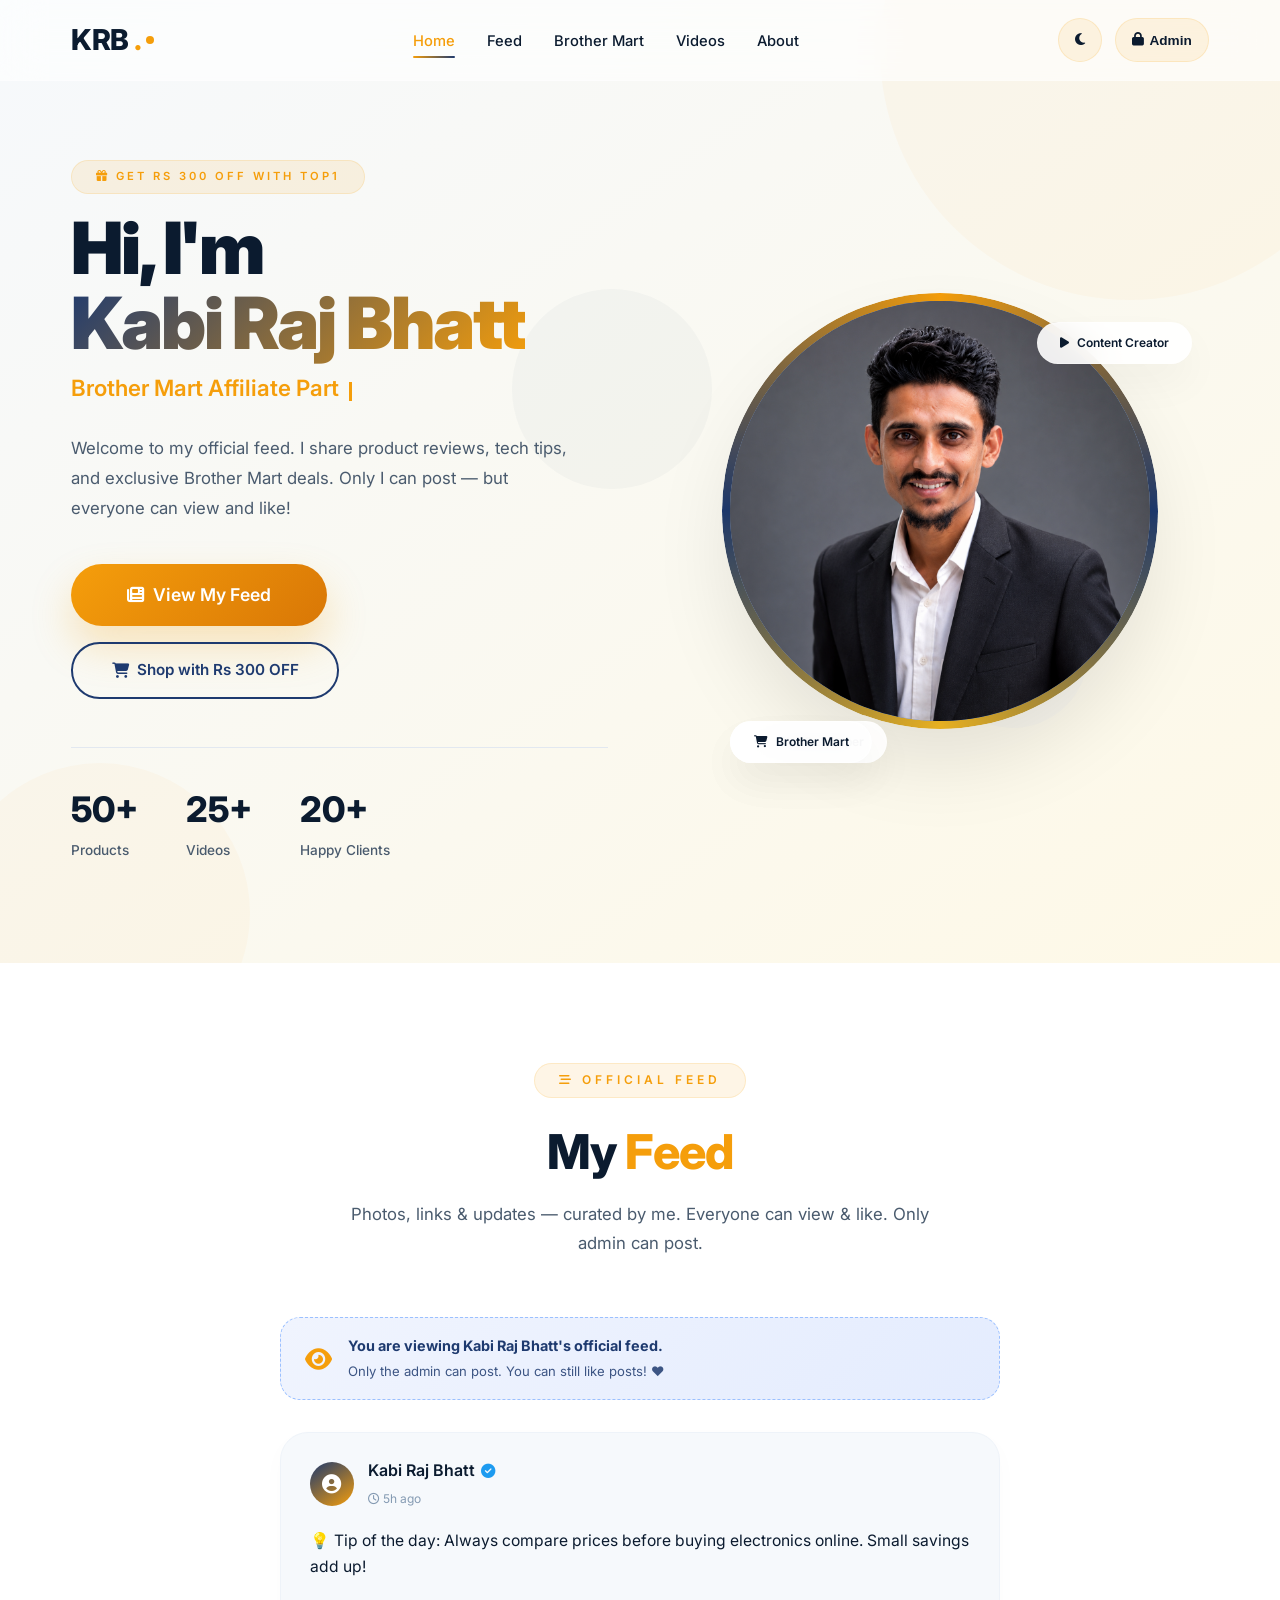
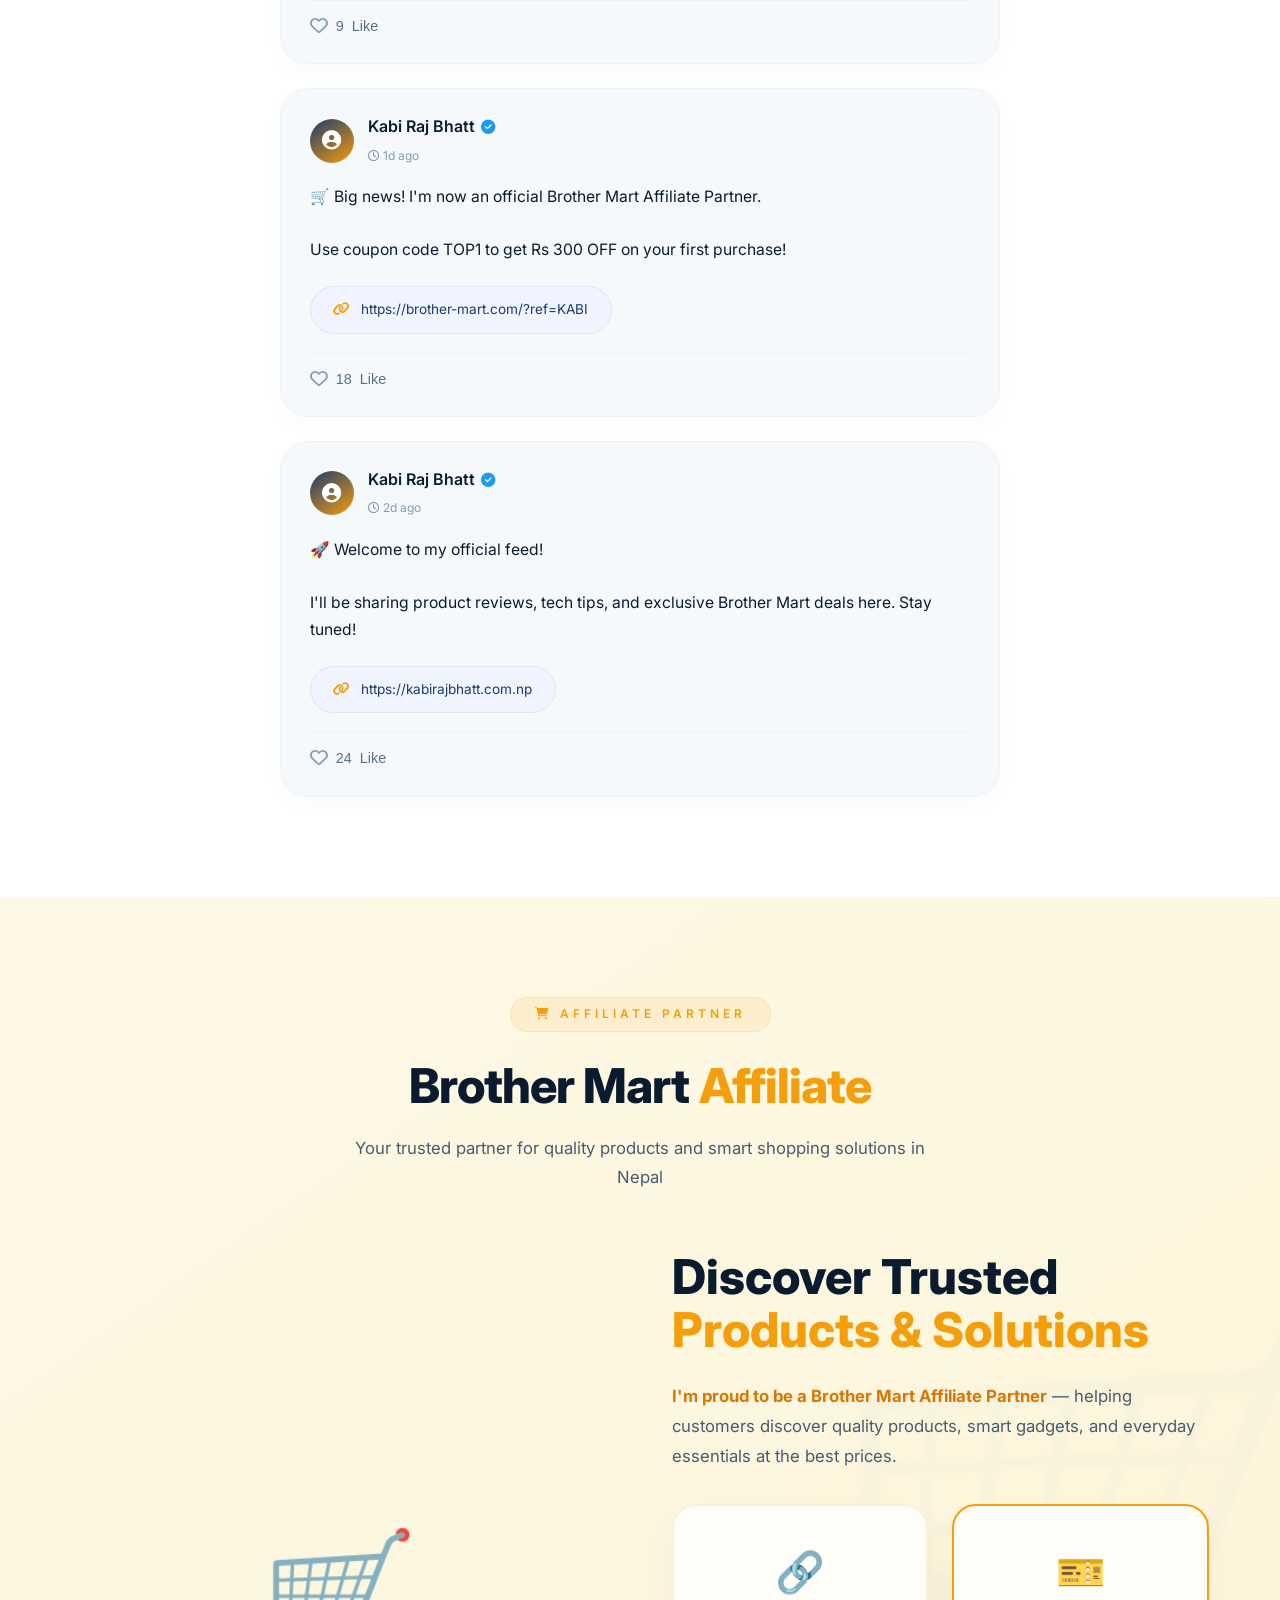
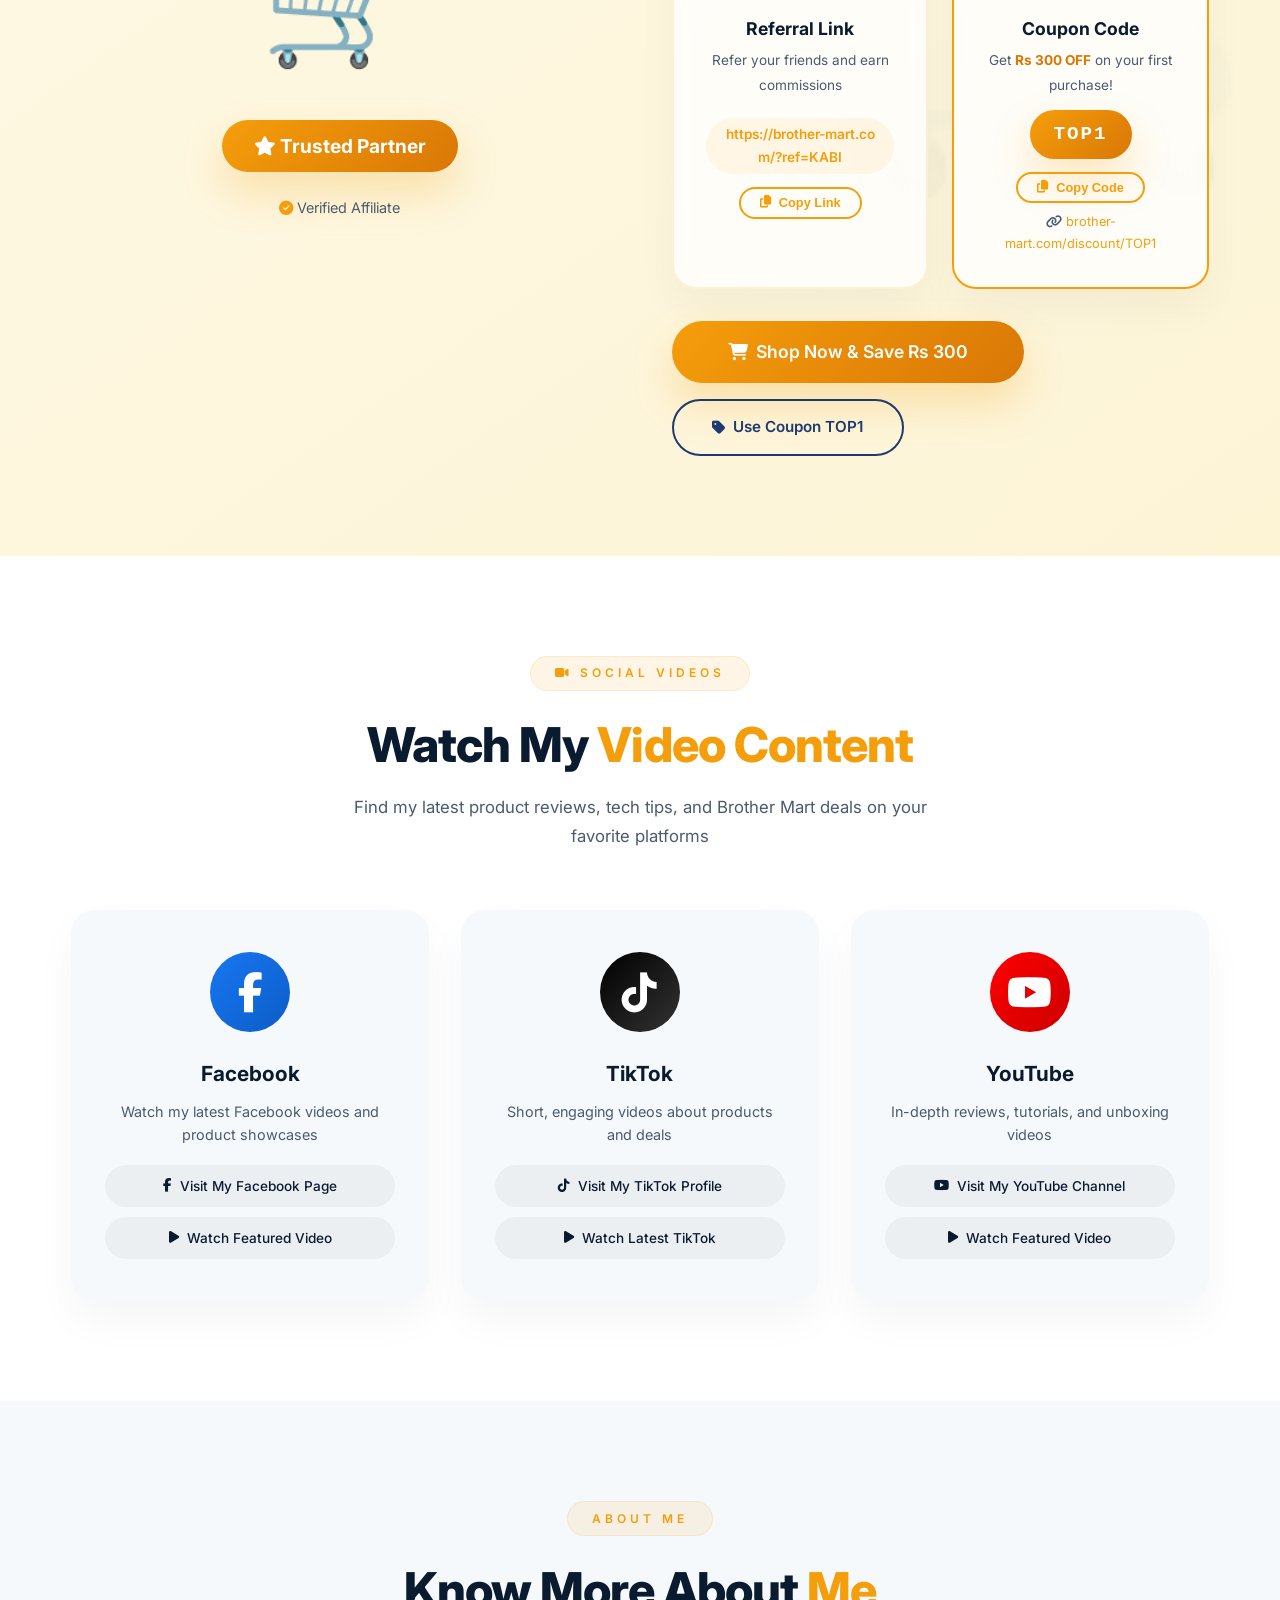
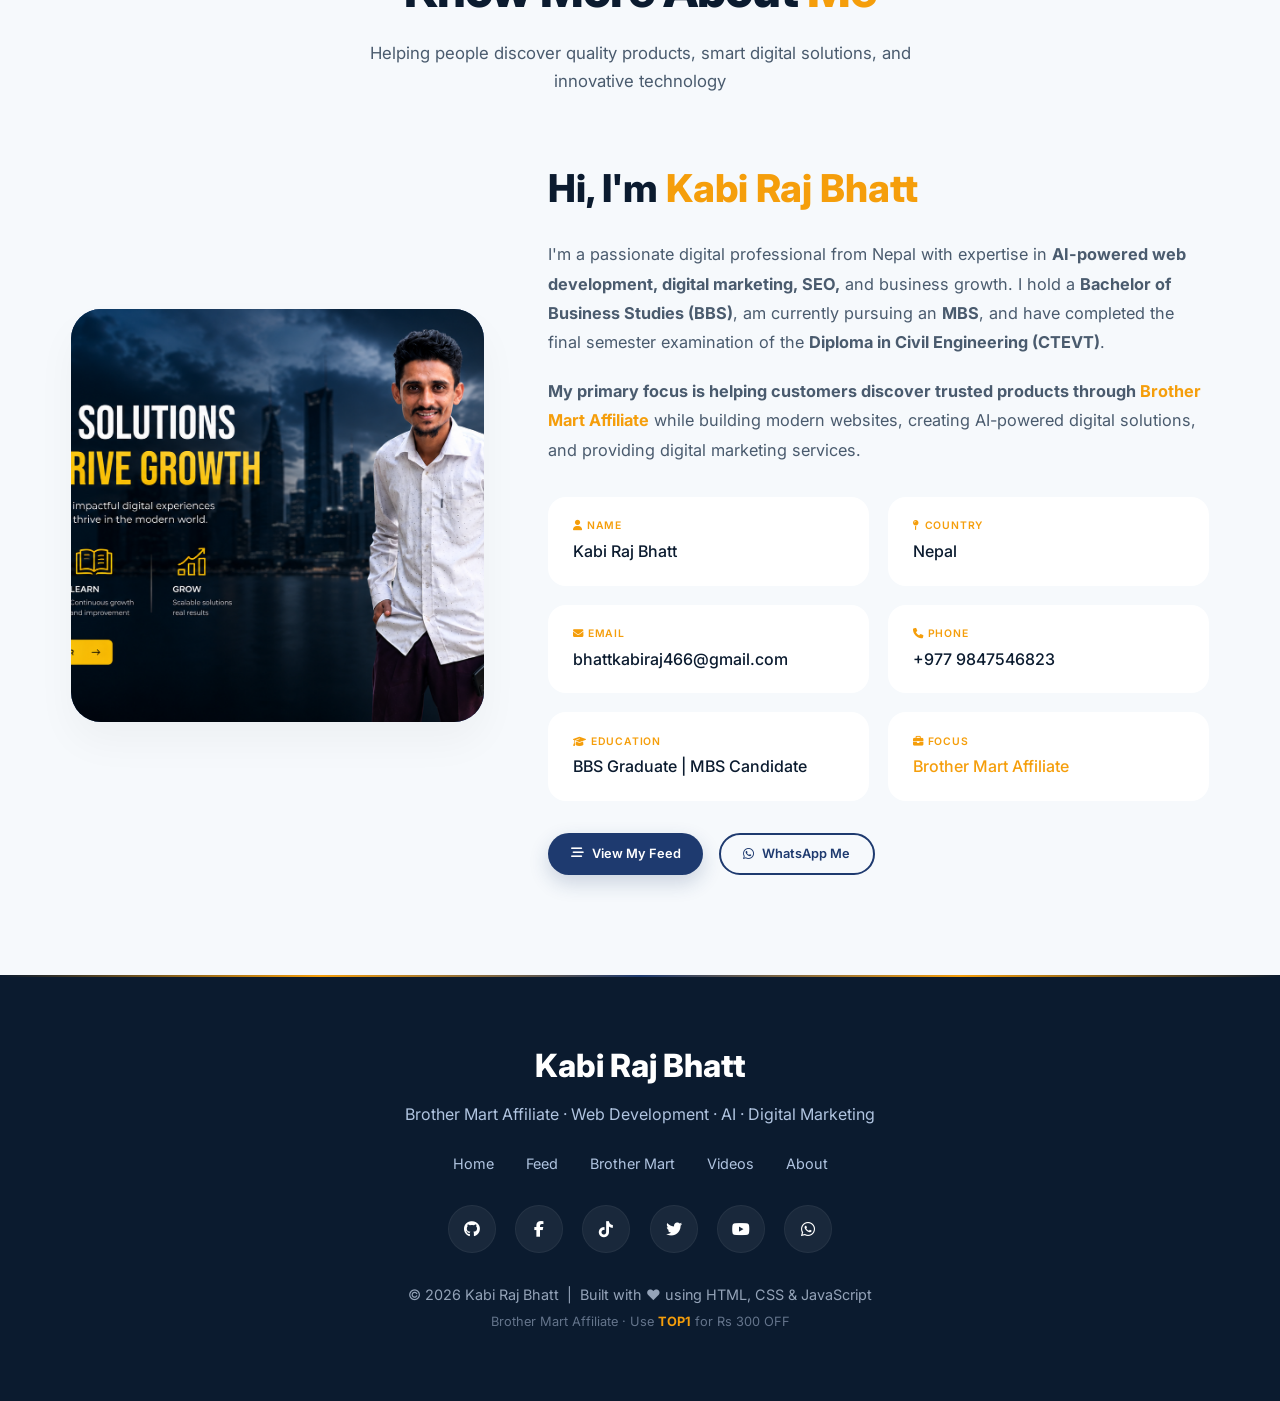
==== commit c335cad2: "Update index.html" ====
--- a/index.html
+++ b/index.html
@@ -1,563 +1,1132 @@
 <!DOCTYPE html>
 <html lang="en">
 <head>
-  <meta charset="UTF-8">
-  <meta name="viewport" content="width=device-width, initial-scale=1.0">
-  <title>SocialSpace · post photo, link & more</title>
-  <!-- Google Fonts + Font Awesome + AOS -->
-  <link rel="preconnect" href="https://fonts.googleapis.com">
-  <link rel="preconnect" href="https://fonts.gstatic.com" crossorigin>
-  <link href="https://fonts.googleapis.com/css2?family=Inter:opsz,wght@14..32,300..700&display=swap" rel="stylesheet">
-  <link rel="stylesheet" href="https://cdnjs.cloudflare.com/ajax/libs/font-awesome/6.0.0-beta3/css/all.min.css">
-  <link href="https://unpkg.com/aos@2.3.1/dist/aos.css" rel="stylesheet">
+  <meta charset="UTF-8" />
+  <meta name="viewport" content="width=device-width, initial-scale=1.0" />
+  <title>Kabi Raj Bhatt | Official Feed & Brother Mart Affiliate</title>
+  <meta name="description" content="Kabi Raj Bhatt – Brother Mart Affiliate Partner. Get Rs 300 OFF with coupon TOP1. View my official feed: photos, links & updates. Admin-only posting." />
+  <meta name="keywords" content="Kabi Raj Bhatt, Brother Mart Affiliate, TOP1 Coupon, Official Feed, Web Developer Nepal, Digital Marketing" />
+  <meta name="author" content="Kabi Raj Bhatt" />
+  <meta name="robots" content="index,follow" />
+
+  <!-- Open Graph -->
+  <meta property="og:title" content="Kabi Raj Bhatt | Official Feed" />
+  <meta property="og:description" content="View my official feed. Use TOP1 for Rs 300 OFF on Brother Mart." />
+  <meta property="og:type" content="website" />
+  <meta property="og:url" content="https://kabirajbhatt.com.np" />
+  <meta property="og:image" content="https://kabirajbhatt.com.np/images/profile.jpg" />
+
+  <!-- Favicon -->
+  <link rel="icon" href="data:image/svg+xml,<svg xmlns='http://www.w3.org/2000/svg' viewBox='0 0 100 100'><text y='.9em' font-size='90'>🛒</text></svg>" />
+
+  <!-- Google Fonts -->
+  <link rel="preconnect" href="https://fonts.googleapis.com" />
+  <link rel="preconnect" href="https://fonts.gstatic.com" crossorigin />
+  <link href="https://fonts.googleapis.com/css2?family=Inter:wght@300;400;500;600;700;800;900&display=swap" rel="stylesheet" />
+
+  <!-- Font Awesome -->
+  <link rel="stylesheet" href="https://cdnjs.cloudflare.com/ajax/libs/font-awesome/6.5.0/css/all.min.css" />
+
+  <!-- AOS Animation Library -->
+  <link href="https://unpkg.com/aos@2.3.1/dist/aos.css" rel="stylesheet" />
+
   <style>
-    * {
-      margin: 0;
-      padding: 0;
-      box-sizing: border-box;
-    }
+    /* ============================================================
+       ROOT & BASE
+    ============================================================ */
+    * { margin: 0; padding: 0; box-sizing: border-box; }
+
+    :root {
+      --primary: #1e3a6f;
+      --primary-light: #2e5a9f;
+      --primary-dark: #0f2347;
+      --secondary: #0b1b2f;
+      --accent: #7aa5f0;
+      --accent-light: #b8d4f8;
+      --gold: #f59e0b;
+      --gold-light: #fbbf24;
+      --gold-dark: #d97706;
+      --gray: #4a5b6e;
+      --gray-light: #8a9bb0;
+      --light: #f6f9fc;
+      --white: #ffffff;
+      --border: #e2e8f0;
+      --radius: 24px;
+      --radius-sm: 12px;
+      --radius-lg: 40px;
+      --shadow: 0 20px 40px rgba(0, 0, 0, 0.04);
+      --shadow-hover: 0 30px 60px rgba(0, 0, 0, 0.08);
+      --shadow-gold: 0 20px 40px rgba(245, 158, 11, 0.25);
+      --shadow-gold-lg: 0 30px 60px rgba(245, 158, 11, 0.3);
+      --shadow-lg: 0 40px 80px rgba(0, 0, 0, 0.1);
+      --transition: 0.4s cubic-bezier(0.25, 0.46, 0.45, 0.94);
+    }
+
+    html { scroll-behavior: smooth; scroll-padding-top: 80px; }
 
     body {
       font-family: 'Inter', sans-serif;
-      background: #f5f7fb;
-      color: #1e2b3c;
-      line-height: 1.5;
-      padding-bottom: 2rem;
-      transition: background 0.2s, color 0.2s;
-    }
-
-    body.dark {
-      background: #0d1a2b;
-      color: #e3eaf5;
-    }
-
-    a {
-      text-decoration: none;
-      color: inherit;
-    }
-
-    /* header */
-    .top-bar {
-      background: #fff;
-      padding: 1rem 2rem;
-      display: flex;
-      align-items: center;
-      justify-content: space-between;
-      flex-wrap: wrap;
-      gap: 1rem;
-      box-shadow: 0 4px 20px rgba(0,0,0,0.02);
-      border-bottom: 1px solid #e9eef3;
-      position: sticky;
-      top: 0;
-      z-index: 10;
-      backdrop-filter: blur(8px);
-      background: rgba(255,255,255,0.85);
-    }
-
-    body.dark .top-bar {
-      background: rgba(13,26,43,0.9);
-      border-bottom-color: #1f344b;
-    }
-
-    .logo {
-      font-size: 1.8rem;
-      font-weight: 800;
-      letter-spacing: -0.5px;
-      display: flex;
-      align-items: center;
-      gap: 6px;
-      color: #1e3a6f;
-    }
-
-    body.dark .logo {
-      color: #9bc0ff;
-    }
-
-    .logo i {
-      color: #f59e0b;
-      font-size: 2rem;
-    }
-
-    .header-actions {
-      display: flex;
-      align-items: center;
-      gap: 1rem;
-    }
-
-    .theme-toggle, .menu-toggle {
-      background: #f0f4fe;
-      border: none;
-      width: 42px;
-      height: 42px;
-      border-radius: 50%;
-      font-size: 1.2rem;
-      display: flex;
-      align-items: center;
-      justify-content: center;
-      cursor: pointer;
-      color: #1e3a6f;
-      transition: 0.2s;
-    }
-
-    body.dark .theme-toggle,
-    body.dark .menu-toggle {
-      background: #1e3146;
-      color: #b8d4ff;
-    }
-
-    .theme-toggle:hover, .menu-toggle:hover {
-      background: #f59e0b;
-      color: #fff;
-      transform: rotate(15deg);
-    }
-
-    /* container */
-    .app-container {
-      max-width: 720px;
-      margin: 2rem auto;
-      padding: 0 1rem;
-    }
-
-    /* post creator */
+      line-height: 1.7;
+      background: var(--light);
+      color: var(--secondary);
+      transition: background 0.3s, color 0.3s;
+      overflow-x: hidden;
+    }
+
+    body.dark-mode { background: #0b1b2f; color: #e8edf5; }
+    a { text-decoration: none; color: inherit; transition: var(--transition); }
+    ul { list-style: none; }
+    img { width: 100%; display: block; }
+
+    .container { width: min(1200px, 92%); margin: 0 auto; padding: 0 20px; }
+    section { padding: 100px 0; position: relative; }
+
+    /* Custom Scrollbar */
+    ::-webkit-scrollbar { width: 10px; }
+    ::-webkit-scrollbar-track { background: var(--light); }
+    ::-webkit-scrollbar-thumb {
+      background: linear-gradient(180deg, var(--gold), var(--primary));
+      border-radius: 10px;
+    }
+    body.dark-mode ::-webkit-scrollbar-track { background: var(--secondary); }
+
+    /* ============================================================
+       BUTTONS
+    ============================================================ */
+    .btn {
+      display: inline-flex; align-items: center; gap: 0.5rem;
+      padding: 0.85rem 2.4rem; background: var(--primary); color: #fff;
+      border-radius: 60px; font-weight: 600; font-size: 0.95rem;
+      border: none; cursor: pointer; transition: var(--transition);
+      box-shadow: 0 8px 20px rgba(30, 58, 111, 0.2);
+      position: relative; overflow: hidden;
+    }
+    .btn:hover {
+      background: var(--primary-light);
+      transform: translateY(-4px) scale(1.02);
+      box-shadow: 0 14px 28px rgba(30, 58, 111, 0.3);
+    }
+    .btn-gold {
+      background: linear-gradient(135deg, var(--gold), var(--gold-dark));
+      box-shadow: var(--shadow-gold);
+    }
+    .btn-gold:hover {
+      background: linear-gradient(135deg, var(--gold-dark), var(--gold));
+      box-shadow: var(--shadow-gold-lg);
+    }
+    .btn-outline {
+      background: transparent; border: 2px solid var(--primary);
+      color: var(--primary); box-shadow: none;
+    }
+    .btn-outline:hover { background: var(--primary); color: #fff; }
+    body.dark-mode .btn-outline { border-color: var(--accent); color: var(--accent); }
+    body.dark-mode .btn-outline:hover { background: var(--accent); color: var(--secondary); }
+
+    .btn-sm { padding: 0.5rem 1.4rem; font-size: 0.8rem; }
+    .btn-lg { padding: 1rem 3.5rem; font-size: 1.1rem; }
+
+    /* ============================================================
+       HEADER
+    ============================================================ */
+    .header {
+      position: fixed; top: 0; left: 0; width: 100%;
+      background: rgba(255, 255, 255, 0.6);
+      backdrop-filter: blur(20px); -webkit-backdrop-filter: blur(20px);
+      border-bottom: 1px solid rgba(255, 255, 255, 0.2);
+      z-index: 999; transition: all 0.4s ease;
+    }
+    body.dark-mode .header {
+      background: rgba(11, 27, 47, 0.7);
+      border-bottom: 1px solid rgba(255, 255, 255, 0.04);
+    }
+    .header.scrolled { box-shadow: 0 10px 40px rgba(0, 0, 0, 0.06); background: rgba(255, 255, 255, 0.85); }
+    body.dark-mode .header.scrolled { background: rgba(11, 27, 47, 0.85); }
+    .header .container { display: flex; justify-content: space-between; align-items: center; height: 80px; }
+
+    .logo { font-size: 1.8rem; font-weight: 800; letter-spacing: -0.5px; color: var(--secondary); display: flex; align-items: center; gap: 0.3rem; }
+    .logo span { color: var(--gold); }
+    body.dark-mode .logo { color: #f0f4fe; }
+    body.dark-mode .logo span { color: var(--gold-light); }
+    .logo .logo-dot { width: 8px; height: 8px; background: var(--gold); border-radius: 50%; display: inline-block; animation: pulse-dot 2s ease-in-out infinite; }
+    @keyframes pulse-dot { 0%,100% { transform: scale(1); opacity: 1; } 50% { transform: scale(1.5); opacity: 0.5; } }
+
+    .navbar ul { display: flex; gap: 2rem; font-weight: 500; }
+    .navbar ul li a { position: relative; padding: 0.3rem 0; font-size: 0.92rem; color: var(--secondary); transition: color 0.2s; }
+    body.dark-mode .navbar ul li a { color: #d4e2fc; }
+    .navbar ul li a::after {
+      content: ''; position: absolute; bottom: -4px; left: 0; width: 0; height: 2.5px;
+      background: linear-gradient(90deg, var(--gold), var(--primary)); border-radius: 10px; transition: width 0.4s ease;
+    }
+    .navbar ul li a:hover::after, .navbar ul li a.active::after { width: 100%; }
+    .navbar ul li a.active { color: var(--gold); }
+
+    .header-right { display: flex; align-items: center; gap: 0.8rem; }
+    #theme-toggle, .admin-btn {
+      height: 44px; border: none; border-radius: 60px;
+      background: rgba(245, 158, 11, 0.1); cursor: pointer;
+      font-size: 1.1rem; transition: var(--transition);
+      display: flex; align-items: center; justify-content: center;
+      color: var(--secondary); border: 1px solid rgba(245, 158, 11, 0.15);
+      padding: 0 1rem; font-weight: 600; gap: 6px; font-size: 0.85rem;
+    }
+    #theme-toggle { width: 44px; padding: 0; }
+    body.dark-mode #theme-toggle, body.dark-mode .admin-btn {
+      background: rgba(245, 158, 11, 0.08); color: #f0f4fe; border-color: rgba(245, 158, 11, 0.1);
+    }
+    #theme-toggle:hover, .admin-btn:hover {
+      background: var(--gold); color: #fff; transform: rotate(30deg) scale(1.1);
+    }
+    .admin-btn:hover { transform: translateY(-2px); }
+    .admin-btn.logged-in {
+      background: linear-gradient(135deg, #22c55e, #16a34a); color: #fff;
+    }
+
+    .menu-btn { display: none; font-size: 1.8rem; background: none; border: none; cursor: pointer; color: var(--secondary); padding: 0 0.5rem; }
+    body.dark-mode .menu-btn { color: #f0f4fe; }
+
+    /* ============================================================
+       HERO
+    ============================================================ */
+    .hero {
+      padding-top: 160px; min-height: 100vh; display: flex; align-items: center;
+      background: linear-gradient(145deg, #f6f9fc 0%, #fef9e7 100%);
+      position: relative; overflow: hidden;
+    }
+    body.dark-mode .hero { background: linear-gradient(145deg, #0b1b2f 0%, #1a1a2e 100%); }
+
+    .hero-bg { position: absolute; top: 0; left: 0; width: 100%; height: 100%; z-index: 0; overflow: hidden; }
+    .hero-bg .circle {
+      position: absolute; border-radius: 50%; background: rgba(245, 158, 11, 0.04);
+      animation: float-circle 15s infinite ease-in-out;
+    }
+    body.dark-mode .hero-bg .circle { background: rgba(245, 158, 11, 0.03); }
+    .hero-bg .circle:nth-child(1) { width: 500px; height: 500px; top: -200px; right: -100px; }
+    .hero-bg .circle:nth-child(2) { width: 300px; height: 300px; bottom: -100px; left: -50px; animation-delay: -5s; }
+    .hero-bg .circle:nth-child(3) { width: 200px; height: 200px; top: 30%; left: 40%; animation-delay: -10s; background: rgba(30, 58, 111, 0.03); }
+    .hero-bg .circle:nth-child(4) { width: 150px; height: 150px; top: 60%; right: 15%; animation-delay: -3s; background: rgba(122, 165, 240, 0.03); }
+    @keyframes float-circle {
+      0%, 100% { transform: translate(0, 0) scale(1); }
+      25% { transform: translate(40px, -30px) scale(1.05); }
+      50% { transform: translate(-20px, 40px) scale(0.95); }
+      75% { transform: translate(30px, 20px) scale(1.02); }
+    }
+
+    .hero-container {
+      display: grid; grid-template-columns: 1fr 1fr; align-items: center;
+      gap: 4rem; position: relative; z-index: 1;
+    }
+    .hero-text .badge {
+      display: inline-block; font-size: 0.7rem; font-weight: 600;
+      text-transform: uppercase; letter-spacing: 3px; color: var(--gold);
+      background: rgba(245, 158, 11, 0.1); padding: 0.4rem 1.5rem;
+      border-radius: 60px; margin-bottom: 1rem; border: 1px solid rgba(245, 158, 11, 0.15);
+    }
+    body.dark-mode .hero-text .badge { background: rgba(245, 158, 11, 0.12); color: var(--gold-light); }
+
+    .hero-text h1 {
+      font-size: 4.5rem; font-weight: 900; line-height: 1.05;
+      letter-spacing: -0.03em; color: var(--secondary); margin-bottom: 0.5rem;
+    }
+    body.dark-mode .hero-text h1 { color: #f0f4fe; }
+    .hero-text h1 .highlight {
+      background: linear-gradient(135deg, var(--primary), var(--gold));
+      -webkit-background-clip: text; -webkit-text-fill-color: transparent;
+      background-clip: text; position: relative;
+    }
+
+    .hero-text .typed-container { font-size: 1.4rem; font-weight: 400; color: var(--gray); margin-bottom: 1.5rem; min-height: 2.5rem; }
+    body.dark-mode .hero-text .typed-container { color: #b8d0f0; }
+    .hero-text .typed-container .typed-text { color: var(--gold); font-weight: 600; }
+    .hero-text .typed-container .cursor {
+      display: inline-block; width: 3px; height: 1.2rem; background: var(--gold);
+      margin-left: 4px; animation: blink 0.8s step-end infinite; vertical-align: text-bottom;
+    }
+    @keyframes blink { 0%,100% { opacity: 1; } 50% { opacity: 0; } }
+
+    .hero-text p { max-width: 500px; font-size: 1.05rem; color: var(--gray); margin-bottom: 2.5rem; line-height: 1.8; }
+    body.dark-mode .hero-text p { color: #c8d8f0; }
+
+    .hero-buttons { display: flex; flex-wrap: wrap; gap: 1rem; }
+    .hero-stats { display: flex; gap: 3rem; margin-top: 3rem; padding-top: 2rem; border-top: 1px solid var(--border); }
+    body.dark-mode .hero-stats { border-top-color: rgba(255, 255, 255, 0.05); }
+    .hero-stats .stat-item .stat-number { font-size: 2.2rem; font-weight: 800; color: var(--secondary); }
+    body.dark-mode .hero-stats .stat-item .stat-number { color: #f0f4fe; }
+    .hero-stats .stat-item .stat-label { font-size: 0.85rem; color: var(--gray); font-weight: 500; }
+
+    /* Profile Image */
+    .profile-wrapper { position: relative; width: 100%; max-width: 420px; margin: 0 auto; }
+    .profile-wrapper::before {
+      content: ''; position: absolute; inset: -8px; border-radius: 50%; padding: 8px;
+      background: conic-gradient(from 0deg, var(--gold), var(--primary), var(--gold-light), var(--primary), var(--gold));
+      -webkit-mask: linear-gradient(#fff 0 0) content-box, linear-gradient(#fff 0 0);
+      mask: linear-gradient(#fff 0 0) content-box, linear-gradient(#fff 0 0);
+      -webkit-mask-composite: xor; mask-composite: exclude;
+      animation: rotate-border 10s linear infinite;
+    }
+    @keyframes rotate-border { 0% { transform: rotate(0deg); } 100% { transform: rotate(360deg); } }
+    .profile-image-container {
+      position: relative; z-index: 1; border-radius: 50%; overflow: hidden;
+      aspect-ratio: 1/1; background: linear-gradient(135deg, #1e3a6f, #2e5a9f);
+      display: flex; align-items: center; justify-content: center; box-shadow: var(--shadow-lg);
+    }
+    .profile-image-container img { width: 100%; height: 100%; object-fit: cover; display: block; transition: var(--transition); }
+    .profile-image-container:hover img { transform: scale(1.05); }
+    .profile-image-container .fallback-avatar { display: none; font-size: 6rem; color: #fff; }
+
+    .floating-badge {
+      position: absolute; background: rgba(255, 255, 255, 0.9); backdrop-filter: blur(15px);
+      padding: 0.6rem 1.4rem; border-radius: 60px; font-size: 0.75rem; font-weight: 600;
+      box-shadow: var(--shadow); border: 1px solid rgba(255, 255, 255, 0.3);
+      animation: float-badge 5s ease-in-out infinite; z-index: 2; color: var(--secondary);
+      display: flex; align-items: center; gap: 0.5rem;
+    }
+    body.dark-mode .floating-badge { background: rgba(15, 23, 42, 0.85); color: #f0f4fe; border-color: rgba(255, 255, 255, 0.05); }
+    .floating-badge:nth-child(4) { top: 5%; right: -10%; animation-delay: 0.5s; }
+    .floating-badge:nth-child(5) { bottom: 15%; left: -15%; animation-delay: 1.5s; }
+    .floating-badge:nth-child(6) { top: 50%; right: -20%; animation-delay: 2.5s; transform: translateY(-50%); }
+    @keyframes float-badge { 0%,100% { transform: translateY(0px); } 50% { transform: translateY(-15px); } }
+
+    /* ============================================================
+       SECTION TITLE
+    ============================================================ */
+    .section-title { text-align: center; margin-bottom: 60px; }
+    .section-title .subtitle {
+      display: inline-block; font-size: 0.75rem; font-weight: 600;
+      text-transform: uppercase; letter-spacing: 4px; color: var(--gold);
+      background: rgba(245, 158, 11, 0.1); padding: 0.4rem 1.5rem;
+      border-radius: 60px; margin-bottom: 0.8rem; border: 1px solid rgba(245, 158, 11, 0.15);
+    }
+    body.dark-mode .section-title .subtitle { background: rgba(245, 158, 11, 0.12); color: var(--gold-light); }
+    .section-title h2 { font-size: 3rem; font-weight: 800; letter-spacing: -0.02em; color: var(--secondary); margin-bottom: 0.5rem; }
+    body.dark-mode .section-title h2 { color: #f0f4fe; }
+    .section-title h2 .gold-highlight { color: var(--gold); position: relative; }
+    .section-title p { color: var(--gray); font-size: 1.05rem; max-width: 600px; margin: 0 auto; }
+    body.dark-mode .section-title p { color: #b0c4e0; }
+
+    /* ============================================================
+       FEED SECTION (PUBLIC VIEW, ADMIN POST)
+    ============================================================ */
+    .feed-section { background: var(--white); padding: 100px 0; }
+    body.dark-mode .feed-section { background: #111827; }
+
+    .feed-layout { max-width: 720px; margin: 0 auto; }
+
+    /* Read-only notice */
+    .readonly-notice {
+      background: linear-gradient(135deg, #f0f4fe, #e4ecfe);
+      border: 1.5px dashed #9bc0ff; border-radius: 20px;
+      padding: 1rem 1.5rem; margin-bottom: 2rem;
+      display: flex; align-items: center; gap: 1rem;
+      font-size: 0.9rem; color: #1e3a6f;
+    }
+    body.dark-mode .readonly-notice {
+      background: linear-gradient(135deg, #1c2e40, #1e344b);
+      border-color: #3b5d8a; color: #b6d0f0;
+    }
+    .readonly-notice i { font-size: 1.5rem; color: #f59e0b; }
+
+    /* Create card (admin only) */
     .create-card {
-      background: #fff;
-      border-radius: 28px;
-      padding: 1.8rem 1.8rem 1.5rem;
+      background: var(--white); border-radius: 28px; padding: 1.8rem;
       box-shadow: 0 12px 30px rgba(0,0,0,0.04);
-      border: 1px solid #eef3f9;
-      margin-bottom: 2rem;
-      transition: 0.2s;
-    }
-
-    body.dark .create-card {
-      background: #132433;
-      border-color: #1e344b;
-    }
-
-    .create-header {
-      display: flex;
-      align-items: center;
-      gap: 1rem;
-      margin-bottom: 1.2rem;
-    }
-
-    .avatar {
-      width: 52px;
-      height: 52px;
-      border-radius: 50%;
+      border: 1px solid #eef3f9; margin-bottom: 2rem;
+      display: none; transition: 0.2s;
+    }
+    .create-card.visible { display: block; }
+    body.dark-mode .create-card { background: #132433; border-color: #1e344b; }
+    .create-header { display: flex; align-items: center; gap: 1rem; margin-bottom: 1.2rem; }
+    .create-avatar {
+      width: 52px; height: 52px; border-radius: 50%;
       background: linear-gradient(145deg, #1e3a6f, #2e5a9f);
-      display: flex;
-      align-items: center;
-      justify-content: center;
-      color: white;
-      font-size: 1.6rem;
-      font-weight: 600;
-      flex-shrink: 0;
+      display: flex; align-items: center; justify-content: center;
+      color: white; font-size: 1.6rem; flex-shrink: 0;
       box-shadow: 0 6px 14px rgba(30,58,111,0.2);
     }
-
-    .create-header h3 {
-      font-weight: 600;
-      font-size: 1.2rem;
-    }
-
-    .create-header p {
-      font-size: 0.85rem;
-      color: #6b7d99;
-    }
-
-    body.dark .create-header p {
-      color: #9bb1cc;
-    }
-
-    .input-row {
-      display: flex;
-      flex-direction: column;
-      gap: 0.8rem;
-    }
-
+    .create-header h3 { font-weight: 600; font-size: 1.1rem; display: flex; align-items: center; gap: 8px; flex-wrap: wrap; }
+    .create-header p { font-size: 0.8rem; color: #6b7d99; }
+    body.dark-mode .create-header p { color: #9bb1cc; }
+
+    .admin-badge {
+      display: inline-flex; align-items: center; gap: 6px;
+      background: linear-gradient(135deg, #f59e0b, #d97706);
+      color: #fff; font-size: 0.65rem; font-weight: 700;
+      text-transform: uppercase; letter-spacing: 1px;
+      padding: 0.2rem 0.7rem; border-radius: 40px;
+      box-shadow: 0 4px 10px rgba(245,158,11,0.3);
+    }
+
+    .input-row { display: flex; flex-direction: column; gap: 0.8rem; }
     .input-row input, .input-row textarea {
-      width: 100%;
-      padding: 0.9rem 1.2rem;
-      border-radius: 24px;
-      border: 1.5px solid #e2eaf2;
-      background: #f9fbfe;
-      font-family: inherit;
-      font-size: 0.95rem;
-      resize: vertical;
-      outline: none;
-      transition: 0.2s;
-    }
-
-    body.dark .input-row input,
-    body.dark .input-row textarea {
-      background: #1c2e40;
-      border-color: #2b4057;
-      color: #eef4ff;
-    }
-
+      width: 100%; padding: 0.9rem 1.2rem; border-radius: 24px;
+      border: 1.5px solid #e2eaf2; background: #f9fbfe;
+      font-family: inherit; font-size: 0.95rem; resize: vertical; outline: none; transition: 0.2s;
+    }
+    body.dark-mode .input-row input, body.dark-mode .input-row textarea {
+      background: #1c2e40; border-color: #2b4057; color: #eef4ff;
+    }
     .input-row input:focus, .input-row textarea:focus {
-      border-color: #f59e0b;
-      box-shadow: 0 0 0 4px rgba(245,158,11,0.1);
-    }
-
-    .media-row {
-      display: flex;
-      flex-wrap: wrap;
-      gap: 0.7rem;
-      margin-top: 0.8rem;
-    }
-
+      border-color: #f59e0b; box-shadow: 0 0 0 4px rgba(245,158,11,0.1);
+    }
+
+    .media-row { display: flex; flex-wrap: wrap; gap: 0.6rem; margin-top: 0.6rem; }
     .media-btn {
-      display: flex;
-      align-items: center;
-      gap: 0.6rem;
-      padding: 0.5rem 1.1rem;
-      background: #f0f4fe;
-      border-radius: 40px;
-      font-size: 0.9rem;
-      font-weight: 500;
-      cursor: pointer;
-      border: none;
-      color: #1e3a6f;
-      transition: 0.15s;
-    }
-
-    body.dark .media-btn {
-      background: #1f3348;
-      color: #b6d0f0;
-    }
-
-    .media-btn i {
-      color: #f59e0b;
-    }
-
-    .media-btn:hover {
-      background: #f59e0b;
-      color: #fff;
-    }
-
-    .media-btn:hover i {
-      color: #fff;
-    }
-
-    .post-submit {
-      margin-top: 1.2rem;
-      display: flex;
-      justify-content: flex-end;
-    }
-
-    .btn-primary {
-      background: #1e3a6f;
-      border: none;
-      border-radius: 40px;
-      padding: 0.8rem 2rem;
-      font-weight: 600;
-      font-size: 0.95rem;
-      color: white;
-      display: flex;
-      align-items: center;
-      gap: 0.6rem;
-      cursor: pointer;
-      transition: 0.2s;
+      display: flex; align-items: center; gap: 0.5rem;
+      padding: 0.5rem 1rem; background: #f0f4fe; border-radius: 40px;
+      font-size: 0.85rem; font-weight: 500; cursor: pointer;
+      border: none; color: #1e3a6f; transition: 0.15s;
+    }
+    body.dark-mode .media-btn { background: #1f3348; color: #b6d0f0; }
+    .media-btn i { color: #f59e0b; }
+    .media-btn:hover { background: #f59e0b; color: #fff; }
+    .media-btn:hover i { color: #fff; }
+
+    .post-submit { margin-top: 1.2rem; display: flex; justify-content: flex-end; }
+    .btn-primary-feed {
+      background: #1e3a6f; border: none; border-radius: 40px;
+      padding: 0.8rem 2rem; font-weight: 600; font-size: 0.95rem;
+      color: white; display: flex; align-items: center; gap: 0.6rem;
+      cursor: pointer; transition: 0.2s;
       box-shadow: 0 8px 18px rgba(30,58,111,0.2);
     }
-
-    .btn-primary:hover {
-      background: #2e5a9f;
-      transform: translateY(-2px);
-    }
-
-    body.dark .btn-primary {
-      background: #2e5a9f;
-    }
-
-    /* feed */
-    .feed {
-      display: flex;
-      flex-direction: column;
-      gap: 1.5rem;
-    }
+    .btn-primary-feed:hover { background: #2e5a9f; transform: translateY(-2px); }
+    body.dark-mode .btn-primary-feed { background: #2e5a9f; }
+
+    /* Feed posts */
+    .feed { display: flex; flex-direction: column; gap: 1.5rem; }
 
     .post-card {
-      background: #fff;
-      border-radius: 28px;
-      padding: 1.5rem 1.8rem 1.8rem;
-      box-shadow: 0 8px 24px rgba(0,0,0,0.02);
-      border: 1px solid #eef3f9;
-      transition: 0.2s;
-    }
-
-    body.dark .post-card {
-      background: #132433;
-      border-color: #1f344b;
-    }
-
-    .post-header {
-      display: flex;
-      align-items: center;
-      gap: 0.9rem;
-      margin-bottom: 1rem;
-    }
-
+      background: var(--light); border-radius: 28px; padding: 1.5rem 1.8rem 1.8rem;
+      box-shadow: 0 8px 24px rgba(0,0,0,0.02); border: 1px solid #eef3f9; transition: 0.2s;
+    }
+    body.dark-mode .post-card { background: #132433; border-color: #1f344b; }
+
+    .post-header { display: flex; align-items: center; gap: 0.9rem; margin-bottom: 1rem; }
     .post-avatar {
-      width: 44px;
-      height: 44px;
-      border-radius: 50%;
+      width: 44px; height: 44px; border-radius: 50%;
       background: linear-gradient(145deg, #1e3a6f, #f59e0b);
-      display: flex;
-      align-items: center;
-      justify-content: center;
-      color: white;
-      font-weight: 600;
-      font-size: 1.2rem;
-    }
-
-    .post-meta {
-      flex: 1;
-    }
-
-    .post-meta h4 {
-      font-weight: 600;
-      font-size: 1rem;
-    }
-
-    .post-meta span {
-      font-size: 0.75rem;
-      color: #859bb3;
-    }
-
-    body.dark .post-meta span {
-      color: #7e98b3;
-    }
-
-    .post-content {
-      margin-bottom: 1rem;
-    }
-
-    .post-text {
-      font-size: 0.98rem;
-      margin-bottom: 0.8rem;
-      white-space: pre-wrap;
-      word-break: break-word;
-    }
-
+      display: flex; align-items: center; justify-content: center;
+      color: white; font-weight: 600; font-size: 1.2rem;
+    }
+    .post-meta { flex: 1; }
+    .post-meta h4 { font-weight: 600; font-size: 1rem; display: flex; align-items: center; gap: 6px; flex-wrap: wrap; }
+    .post-meta span { font-size: 0.75rem; color: #859bb3; }
+    body.dark-mode .post-meta span { color: #7e98b3; }
+    .verified-icon { color: #1d9bf0; font-size: 0.9rem; }
+
+    .post-content { margin-bottom: 1rem; }
+    .post-text { font-size: 0.98rem; margin-bottom: 0.8rem; white-space: pre-wrap; word-break: break-word; }
     .post-image {
-      max-width: 100%;
-      border-radius: 20px;
-      margin-top: 0.5rem;
-      border: 1px solid #eef3f9;
-      object-fit: cover;
-      max-height: 360px;
-      width: 100%;
-      background: #f2f6fc;
-    }
+      max-width: 100%; border-radius: 20px; margin-top: 0.5rem;
+      border: 1px solid #eef3f9; object-fit: cover;
+      max-height: 400px; width: 100%; background: #f2f6fc;
+    }
+    body.dark-mode .post-image { border-color: #1f344b; }
 
     .post-link-preview {
-      display: inline-flex;
-      align-items: center;
-      gap: 0.7rem;
-      background: #f0f4fe;
-      padding: 0.7rem 1.4rem;
-      border-radius: 40px;
-      margin-top: 0.6rem;
-      font-size: 0.85rem;
-      word-break: break-all;
-      color: #1e3a6f;
-      border: 1px solid #dce7f5;
-      transition: 0.15s;
-    }
-
-    body.dark .post-link-preview {
-      background: #1c2e40;
-      border-color: #2b4057;
-      color: #9bc0ff;
-    }
-
-    .post-link-preview i {
-      color: #f59e0b;
-    }
-
-    .post-link-preview:hover {
-      background: #e4ecfe;
-    }
+      display: inline-flex; align-items: center; gap: 0.7rem;
+      background: #f0f4fe; padding: 0.7rem 1.4rem; border-radius: 40px;
+      margin-top: 0.6rem; font-size: 0.85rem; word-break: break-all;
+      color: #1e3a6f; border: 1px solid #dce7f5; transition: 0.15s;
+    }
+    body.dark-mode .post-link-preview { background: #1c2e40; border-color: #2b4057; color: #9bc0ff; }
+    .post-link-preview i { color: #f59e0b; }
+    .post-link-preview:hover { background: #e4ecfe; transform: translateX(3px); }
 
     .post-actions {
-      display: flex;
-      gap: 1.5rem;
-      margin-top: 1.2rem;
-      padding-top: 1rem;
-      border-top: 1px solid #edf2f9;
-    }
-
-    body.dark .post-actions {
-      border-top-color: #1f344b;
-    }
+      display: flex; gap: 1.5rem; margin-top: 1.2rem;
+      padding-top: 1rem; border-top: 1px solid #edf2f9; flex-wrap: wrap;
+    }
+    body.dark-mode .post-actions { border-top-color: #1f344b; }
 
     .action-btn {
-      background: transparent;
-      border: none;
-      display: flex;
-      align-items: center;
-      gap: 0.5rem;
-      font-size: 0.9rem;
-      color: #5a6f88;
-      cursor: pointer;
-      transition: 0.15s;
-      font-weight: 500;
-    }
-
-    body.dark .action-btn {
-      color: #9bb1cc;
-    }
-
-    .action-btn i {
-      font-size: 1.1rem;
-      color: #859bb3;
-      transition: 0.15s;
-    }
-
-    .action-btn:hover {
-      color: #f59e0b;
-    }
-
-    .action-btn:hover i {
-      color: #f59e0b;
-    }
-
-    .action-btn.liked i {
-      color: #e74c3c;
-    }
-
-    .action-btn.liked {
-      color: #e74c3c;
-    }
-
-    /* toast */
+      background: transparent; border: none; display: flex; align-items: center;
+      gap: 0.5rem; font-size: 0.9rem; color: #5a6f88; cursor: pointer;
+      transition: 0.15s; font-weight: 500;
+    }
+    body.dark-mode .action-btn { color: #9bb1cc; }
+    .action-btn i { font-size: 1.1rem; color: #859bb3; transition: 0.15s; }
+    .action-btn:hover { color: #f59e0b; }
+    .action-btn:hover i { color: #f59e0b; }
+    .action-btn.liked i { color: #e74c3c; }
+    .action-btn.liked { color: #e74c3c; }
+
+    .admin-only { display: none; }
+    .admin-only.visible { display: flex; }
+
+    .empty-feed {
+      text-align: center; padding: 3rem 1rem; background: var(--light);
+      border-radius: 28px; color: #7f95b0; font-size: 1.05rem;
+      border: 1px dashed #cbdae9;
+    }
+    body.dark-mode .empty-feed { background: #132433; border-color: #1f344b; color: #8ba3c0; }
+
+    /* ============================================================
+       BROTHER MART
+    ============================================================ */
+    .brother-mart { background: linear-gradient(145deg, #fef9e7 0%, #fdf4d6 100%); position: relative; overflow: hidden; }
+    body.dark-mode .brother-mart { background: linear-gradient(145deg, #1a1a2e 0%, #16213e 100%); }
+    .brother-mart::before {
+      content: '🛒'; position: absolute; font-size: 30rem; opacity: 0.03;
+      right: -10%; top: 50%; transform: translateY(-50%); pointer-events: none;
+    }
+    .brother-mart-content { display: grid; grid-template-columns: 1fr 1fr; gap: 4rem; align-items: center; }
+    .brother-mart-image { text-align: center; }
+    .brother-mart-image .mart-icon { font-size: 8rem; display: block; margin-bottom: 1rem; animation: float 4s ease-in-out infinite; }
+    @keyframes float { 0%,100% { transform: translateY(0px); } 50% { transform: translateY(-25px); } }
+    .brother-mart-image .mart-badge {
+      display: inline-block; background: linear-gradient(135deg, var(--gold), var(--gold-dark));
+      color: #fff; padding: 0.6rem 2rem; border-radius: 60px;
+      font-weight: 700; font-size: 1.2rem; box-shadow: var(--shadow-gold);
+    }
+    .brother-mart-text h2 { font-size: 3rem; font-weight: 800; line-height: 1.1; margin-bottom: 1.5rem; }
+    .brother-mart-text h2 .gold-highlight { color: var(--gold); }
+    .brother-mart-text p { color: var(--gray); font-size: 1.05rem; margin-bottom: 1.2rem; line-height: 1.8; }
+    body.dark-mode .brother-mart-text p { color: #c8d8f0; }
+    .brother-mart-text p strong { color: var(--gold-dark); }
+    body.dark-mode .brother-mart-text p strong { color: var(--gold-light); }
+
+    .offer-grid { display: grid; grid-template-columns: 1fr 1fr; gap: 1.5rem; margin: 2rem 0; }
+    .offer-card {
+      background: rgba(255, 255, 255, 0.8); padding: 2rem; border-radius: var(--radius);
+      border: 2px solid rgba(245, 158, 11, 0.15); transition: var(--transition);
+      text-align: center; backdrop-filter: blur(10px); box-shadow: var(--shadow);
+    }
+    body.dark-mode .offer-card { background: rgba(255, 255, 255, 0.05); }
+    .offer-card:hover { transform: translateY(-10px) scale(1.02); border-color: var(--gold); box-shadow: var(--shadow-gold); }
+    .offer-card .offer-icon { font-size: 2.5rem; margin-bottom: 0.5rem; display: block; }
+    .offer-card h4 { font-size: 1.1rem; font-weight: 700; color: var(--secondary); margin-bottom: 0.3rem; }
+    body.dark-mode .offer-card h4 { color: #f0f4fe; }
+    .offer-card .offer-desc { font-size: 0.85rem; color: var(--gray); margin-bottom: 0.8rem; }
+    .offer-card .offer-code {
+      display: inline-block; background: linear-gradient(135deg, var(--gold), var(--gold-dark));
+      color: #fff; padding: 0.5rem 1.5rem; border-radius: 60px;
+      font-weight: 700; font-size: 1.2rem; letter-spacing: 2px;
+      font-family: 'Courier New', monospace; box-shadow: var(--shadow-gold);
+    }
+    .offer-card .offer-link {
+      display: inline-block; color: var(--gold); font-weight: 600;
+      font-size: 0.85rem; word-break: break-all; padding: 0.3rem 1rem;
+      background: rgba(245, 158, 11, 0.08); border-radius: 60px; margin-top: 0.5rem;
+    }
+    .offer-card .btn-copy {
+      display: inline-flex; align-items: center; gap: 0.5rem; margin-top: 0.8rem;
+      padding: 0.4rem 1.2rem; background: transparent; border: 2px solid var(--gold);
+      color: var(--gold); border-radius: 60px; font-weight: 600;
+      font-size: 0.8rem; cursor: pointer; transition: var(--transition);
+    }
+    .offer-card .btn-copy:hover { background: var(--gold); color: #fff; transform: scale(1.05); }
+
+    .brother-mart-cta { display: flex; gap: 1rem; flex-wrap: wrap; margin-top: 1.5rem; }
+
+    /* ============================================================
+       SOCIAL VIDEOS
+    ============================================================ */
+    .social-videos { background: var(--white); padding: 100px 0; position: relative; overflow: hidden; }
+    body.dark-mode .social-videos { background: #111827; }
+    .social-platform-grid { display: grid; grid-template-columns: repeat(auto-fit, minmax(300px, 1fr)); gap: 2rem; margin-top: 2rem; }
+    .platform-card {
+      background: var(--light); border-radius: var(--radius); padding: 2.5rem 2rem;
+      text-align: center; transition: var(--transition); border: 2px solid transparent;
+      box-shadow: var(--shadow); position: relative; overflow: hidden;
+    }
+    body.dark-mode .platform-card { background: #1f2937; border-color: #2a405a; }
+    .platform-card:hover { transform: translateY(-10px) scale(1.02); box-shadow: var(--shadow-hover); }
+    .platform-card.facebook:hover { border-color: #1877f2; }
+    .platform-card.tiktok:hover { border-color: #000000; }
+    .platform-card.youtube:hover { border-color: #ff0000; }
+    .platform-card .platform-icon {
+      width: 80px; height: 80px; border-radius: 50%;
+      display: flex; align-items: center; justify-content: center;
+      font-size: 2.5rem; color: #fff; margin: 0 auto 1.5rem; transition: var(--transition);
+    }
+    .platform-card.facebook .platform-icon { background: linear-gradient(135deg, #1877f2, #0c5dc7); }
+    .platform-card.tiktok .platform-icon { background: linear-gradient(135deg, #000000, #333333); }
+    .platform-card.youtube .platform-icon { background: linear-gradient(135deg, #ff0000, #cc0000); }
+    .platform-card h4 { font-size: 1.3rem; font-weight: 700; color: var(--secondary); margin-bottom: 0.5rem; }
+    body.dark-mode .platform-card h4 { color: #f0f4fe; }
+    .platform-card .platform-desc { color: var(--gray); font-size: 0.9rem; margin-bottom: 1.2rem; line-height: 1.6; }
+    .platform-card .video-links { display: flex; flex-direction: column; gap: 0.6rem; }
+    .platform-card .video-links a {
+      display: inline-flex; align-items: center; justify-content: center;
+      gap: 0.5rem; padding: 0.6rem 1.2rem; background: rgba(0, 0, 0, 0.04);
+      border-radius: 60px; font-size: 0.85rem; font-weight: 500;
+      transition: var(--transition); color: var(--secondary);
+    }
+    body.dark-mode .platform-card .video-links a { background: rgba(255, 255, 255, 0.05); color: #d4e2fc; }
+    .platform-card.facebook .video-links a:hover { background: #1877f2; color: #fff; transform: translateX(5px); }
+    .platform-card.tiktok .video-links a:hover { background: #000; color: #fff; transform: translateX(5px); }
+    .platform-card.youtube .video-links a:hover { background: #ff0000; color: #fff; transform: translateX(5px); }
+
+    /* ============================================================
+       ABOUT
+    ============================================================ */
+    .about { background: var(--light); }
+    body.dark-mode .about { background: #122138; }
+    .about-content { display: grid; grid-template-columns: 1fr 1.6fr; gap: 4rem; align-items: center; }
+    .about-image .about-img-container {
+      border-radius: 30px; overflow: hidden; aspect-ratio: 1/1;
+      background: linear-gradient(135deg, #1e3a6f, #2e5a9f);
+      display: flex; align-items: center; justify-content: center;
+      box-shadow: var(--shadow); transition: var(--transition);
+    }
+    .about-image .about-img-container:hover { transform: scale(1.02); }
+    .about-image .about-img-container img { width: 100%; height: 100%; object-fit: cover; }
+    .about-image .about-img-container .about-fallback { display: none; font-size: 5rem; color: #fff; }
+    .about-text h3 { font-size: 2.4rem; font-weight: 800; color: var(--secondary); margin-bottom: 1.2rem; }
+    body.dark-mode .about-text h3 { color: #f0f4fe; }
+    .about-text .about-highlight { color: var(--gold); }
+    .about-text p { color: var(--gray); margin-bottom: 1.2rem; font-size: 1.02rem; line-height: 1.8; }
+    body.dark-mode .about-text p { color: #c8d8f0; }
+    .about-info { display: grid; grid-template-columns: 1fr 1fr; gap: 1.2rem; margin-top: 2rem; }
+    .about-info div {
+      background: var(--white); padding: 1.2rem 1.5rem; border-radius: 18px;
+      transition: var(--transition); border: 1px solid transparent;
+    }
+    body.dark-mode .about-info div { background: #1f2937; border-color: #2a405a; }
+    .about-info div:hover { transform: translateY(-6px); border-color: var(--gold); box-shadow: var(--shadow); }
+    .about-info strong { display: block; font-size: 0.65rem; text-transform: uppercase; letter-spacing: 0.8px; color: var(--gold); font-weight: 600; margin-bottom: 0.2rem; }
+    .about-info span { color: var(--secondary); font-weight: 500; }
+    body.dark-mode .about-info span { color: #e8edf5; }
+    .about-cta { margin-top: 2rem; display: flex; gap: 1rem; flex-wrap: wrap; }
+
+    /* ============================================================
+       FOOTER
+    ============================================================ */
+    .footer { background: var(--secondary); color: #fff; text-align: center; padding: 4rem 0 3rem; position: relative; }
+    .footer::before {
+      content: ''; position: absolute; top: 0; left: 0; right: 0; height: 2px;
+      background: linear-gradient(90deg, transparent, var(--gold), var(--primary), var(--gold), transparent);
+    }
+    .footer h3 { font-size: 2rem; font-weight: 800; margin-bottom: 0.5rem; }
+    .footer p { color: #b0c4e0; margin-bottom: 1.2rem; }
+    .footer-social { display: flex; justify-content: center; flex-wrap: wrap; gap: 1.2rem; margin: 1.8rem 0; }
+    .footer-social a {
+      width: 48px; height: 48px; display: flex; align-items: center; justify-content: center;
+      border-radius: 60px; background: rgba(255, 255, 255, 0.06); color: #fff;
+      transition: var(--transition); border: 1px solid rgba(255, 255, 255, 0.05);
+    }
+    .footer-social a:hover { background: var(--gold); transform: translateY(-5px) scale(1.1); border-color: var(--gold); }
+    .footer .footer-links { display: flex; justify-content: center; gap: 2rem; flex-wrap: wrap; margin: 1.5rem 0; }
+    .footer .footer-links a { color: #b0c4e0; font-size: 0.9rem; position: relative; }
+    .footer .footer-links a:hover { color: var(--gold); }
+    .footer .copyright { font-size: 0.9rem; color: #94a3b8; margin-top: 1.8rem; line-height: 1.8; }
+
+    /* ============================================================
+       BACK TO TOP
+    ============================================================ */
+    #backToTop {
+      position: fixed; bottom: 2.5rem; right: 2.5rem; width: 56px; height: 56px;
+      border: none; border-radius: 60px;
+      background: linear-gradient(135deg, var(--gold), var(--gold-dark));
+      color: #fff; font-size: 1.4rem; cursor: pointer;
+      box-shadow: var(--shadow-gold); transition: var(--transition);
+      opacity: 0; visibility: hidden; z-index: 999;
+      display: flex; align-items: center; justify-content: center;
+      transform: translateY(20px) scale(0.8);
+    }
+    #backToTop.show { opacity: 1; visibility: visible; transform: translateY(0) scale(1); }
+    #backToTop:hover { transform: translateY(-5px) scale(1.1); box-shadow: var(--shadow-gold-lg); }
+
+    /* ============================================================
+       TOAST
+    ============================================================ */
     .toast {
-      position: fixed;
-      bottom: 30px;
-      left: 50%;
+      position: fixed; bottom: 30px; left: 50%;
       transform: translateX(-50%) translateY(20px);
-      background: #1e3a6f;
-      color: white;
-      padding: 1rem 2rem;
-      border-radius: 60px;
-      font-weight: 500;
+      background: #1e3a6f; color: white; padding: 1rem 2rem;
+      border-radius: 60px; font-weight: 500;
       box-shadow: 0 20px 40px rgba(0,0,0,0.15);
-      opacity: 0;
-      pointer-events: none;
-      transition: 0.25s;
-      z-index: 999;
-      font-size: 0.95rem;
-      display: flex;
-      align-items: center;
-      gap: 0.6rem;
-      white-space: nowrap;
-    }
-
-    .toast.show {
-      opacity: 1;
-      transform: translateX(-50%) translateY(0);
-      pointer-events: auto;
-    }
-
-    /* media modal / hidden inputs */
-    .hidden-input {
-      display: none;
-    }
-
-    /* empty feed */
-    .empty-feed {
-      text-align: center;
-      padding: 3rem 1rem;
-      background: #fff;
-      border-radius: 28px;
-      color: #7f95b0;
-      font-size: 1.1rem;
-      border: 1px dashed #cbdae9;
-    }
-
-    body.dark .empty-feed {
-      background: #132433;
-      border-color: #1f344b;
-      color: #8ba3c0;
-    }
-
-    /* responsive */
-    @media (max-width: 560px) {
-      .top-bar { padding: 0.8rem 1rem; }
+      opacity: 0; pointer-events: none; transition: 0.25s;
+      z-index: 2000; font-size: 0.95rem;
+      display: flex; align-items: center; gap: 0.6rem;
+      white-space: nowrap; max-width: 90vw;
+    }
+    .toast.show { opacity: 1; transform: translateX(-50%) translateY(0); pointer-events: auto; }
+    .toast.error { background: #c0392b; }
+
+    /* ============================================================
+       LOGIN MODAL
+    ============================================================ */
+    .modal-overlay {
+      position: fixed; inset: 0; background: rgba(0,0,0,0.5);
+      backdrop-filter: blur(6px); display: none;
+      align-items: center; justify-content: center; z-index: 1000; padding: 1rem;
+    }
+    .modal-overlay.active { display: flex; }
+    .login-modal {
+      background: #fff; border-radius: 28px; padding: 2.5rem 2rem;
+      max-width: 400px; width: 100%; box-shadow: 0 30px 60px rgba(0,0,0,0.2);
+      text-align: center; animation: modalIn 0.3s ease;
+    }
+    body.dark-mode .login-modal { background: #132433; }
+    @keyframes modalIn { from { transform: scale(0.9) translateY(20px); opacity: 0; } to { transform: scale(1) translateY(0); opacity: 1; } }
+    .login-modal .lock-icon {
+      width: 70px; height: 70px; border-radius: 50%;
+      background: linear-gradient(135deg, #1e3a6f, #2e5a9f);
+      display: flex; align-items: center; justify-content: center;
+      color: #fff; font-size: 1.8rem; margin: 0 auto 1.2rem;
+      box-shadow: 0 10px 25px rgba(30,58,111,0.3);
+    }
+    .login-modal h3 { font-size: 1.4rem; font-weight: 700; margin-bottom: 0.4rem; }
+    .login-modal p { font-size: 0.9rem; color: #6b7d99; margin-bottom: 1.5rem; }
+    body.dark-mode .login-modal p { color: #9bb1cc; }
+    .login-modal input {
+      width: 100%; padding: 0.9rem 1.2rem; border-radius: 40px;
+      border: 2px solid #e2eaf2; background: #f9fbfe;
+      font-family: inherit; font-size: 0.95rem; outline: none;
+      margin-bottom: 1rem; transition: 0.2s; text-align: center; letter-spacing: 2px;
+    }
+    body.dark-mode .login-modal input { background: #1c2e40; border-color: #2b4057; color: #eef4ff; }
+    .login-modal input:focus { border-color: #f59e0b; box-shadow: 0 0 0 4px rgba(245,158,11,0.1); }
+    .login-modal .modal-actions { display: flex; gap: 0.8rem; }
+    .login-modal .btn {
+      flex: 1; padding: 0.8rem 1.5rem; border-radius: 40px;
+      font-weight: 600; font-size: 0.9rem; cursor: pointer;
+      border: none; transition: 0.2s; display: flex; align-items: center; justify-content: center; gap: 6px;
+    }
+    .login-modal .btn-cancel { background: #f0f4fe; color: #1e3a6f; }
+    body.dark-mode .login-modal .btn-cancel { background: #1f3348; color: #b6d0f0; }
+    .login-modal .btn-confirm { background: linear-gradient(135deg, #1e3a6f, #2e5a9f); color: #fff; }
+    .login-modal .btn-confirm:hover { background: linear-gradient(135deg, #2e5a9f, #1e3a6f); transform: translateY(-2px); }
+    .login-error { color: #e74c3c; font-size: 0.85rem; margin-bottom: 0.8rem; display: none; font-weight: 500; }
+    .login-error.show { display: block; }
+
+    /* ============================================================
+       RESPONSIVE
+    ============================================================ */
+    @media (max-width: 1024px) {
+      .hero-text h1 { font-size: 3.5rem; }
+      .brother-mart-content { grid-template-columns: 1fr; text-align: center; }
+      .offer-grid { grid-template-columns: 1fr 1fr; }
+      .brother-mart-cta { justify-content: center; }
+    }
+    @media (max-width: 992px) {
+      .hero-container, .about-content { grid-template-columns: 1fr; }
+      .hero { padding-top: 140px; text-align: center; min-height: auto; }
+      .hero-text p { margin-left: auto; margin-right: auto; }
+      .hero-buttons, .hero-stats { justify-content: center; }
+      .hero-image { order: -1; }
+      .profile-wrapper { max-width: 320px; }
+      .floating-badge { display: none; }
+      .about-info { grid-template-columns: 1fr 1fr; }
+      .navbar ul { gap: 1.2rem; }
+      .offer-grid { grid-template-columns: 1fr; }
+      .social-platform-grid { grid-template-columns: 1fr; }
+    }
+    @media (max-width: 768px) {
+      .header .container { height: 70px; }
+      .menu-btn { display: block; }
+      .navbar {
+        display: none; position: absolute; top: 70px; left: 0;
+        width: 100%; background: rgba(255,255,255,0.98);
+        backdrop-filter: blur(10px); padding: 1.5rem 0;
+        border-bottom: 1px solid var(--border); box-shadow: 0 20px 40px rgba(0,0,0,0.04);
+      }
+      body.dark-mode .navbar { background: rgba(11,27,47,0.98); }
+      .navbar.active { display: block; }
+      .navbar ul { flex-direction: column; align-items: center; gap: 1.2rem; }
+      .hero-text h1 { font-size: 2.5rem; }
+      .hero-text .typed-container { font-size: 1.1rem; }
+      .section-title h2 { font-size: 2.2rem; }
+      .about-info { grid-template-columns: 1fr; }
+      .hero-stats { gap: 1.5rem; flex-wrap: wrap; }
+      .brother-mart-text h2 { font-size: 2.2rem; }
+      .toast { left: 20px; right: 20px; bottom: 20px; max-width: none; white-space: normal; }
       .create-card, .post-card { padding: 1.2rem; }
-      .btn-primary { width: 100%; justify-content: center; }
-      .media-row { justify-content: space-between; }
-      .media-btn { flex: 1 0 40%; justify-content: center; }
-      .post-link-preview { font-size: 0.75rem; }
+    }
+    @media (max-width: 480px) {
+      .container { width: 94%; }
+      .hero-text h1 { font-size: 2rem; }
+      .hero-buttons .btn { width: 100%; justify-content: center; }
+      .hero-buttons { flex-direction: column; }
+      .brother-mart-text h2 { font-size: 1.8rem; }
+      .brother-mart-image .mart-icon { font-size: 5rem; }
+      .offer-card { padding: 1.2rem; }
+      .profile-image-container { max-width: 220px; margin: 0 auto; }
+      .platform-card { padding: 1.5rem 1.2rem; }
+      .admin-btn span { display: none; }
+      .admin-btn { width: 44px; padding: 0; justify-content: center; }
     }
   </style>
 </head>
+
 <body>
-  <!-- TOP BAR -->
-  <div class="top-bar">
-    <div class="logo">
-      <i class="fas fa-share-alt"></i> Social<span style="color:#f59e0b;">Space</span>
+  <!-- ============================================================
+       HEADER
+  ============================================================ -->
+  <header class="header" id="header">
+    <div class="container">
+      <a href="#home" class="logo">
+        KRB<span>.</span><span class="logo-dot"></span>
+      </a>
+      <nav class="navbar" id="navbar">
+        <ul>
+          <li><a href="#home" class="active">Home</a></li>
+          <li><a href="#feed">Feed</a></li>
+          <li><a href="#brother-mart">Brother Mart</a></li>
+          <li><a href="#social-videos">Videos</a></li>
+          <li><a href="#about">About</a></li>
+        </ul>
+      </nav>
+      <div class="header-right">
+        <button id="theme-toggle" aria-label="Toggle theme">
+          <i class="fas fa-moon"></i>
+        </button>
+        <button class="admin-btn" id="adminBtn">
+          <i class="fas fa-lock"></i> <span>Admin</span>
+        </button>
+        <button class="menu-btn" id="menuBtn" aria-label="Menu">
+          <i class="fas fa-bars"></i>
+        </button>
+      </div>
     </div>
-    <div class="header-actions">
-      <button class="theme-toggle" id="themeToggle" aria-label="Toggle dark mode">
-        <i class="fas fa-moon"></i>
-      </button>
+  </header>
+
+  <!-- ============================================================
+       HERO
+  ============================================================ -->
+  <section class="hero" id="home">
+    <div class="hero-bg">
+      <div class="circle"></div><div class="circle"></div>
+      <div class="circle"></div><div class="circle"></div>
+    </div>
+    <div class="container hero-container">
+      <div class="hero-text" data-aos="fade-right" data-aos-duration="1000">
+        <span class="badge"><i class="fas fa-gift"></i> Get Rs 300 OFF with TOP1</span>
+        <h1>Hi, I'm <br><span class="highlight">Kabi Raj Bhatt</span></h1>
+        <div class="typed-container">
+          <span class="typed-text" id="typedText"></span>
+          <span class="cursor"></span>
+        </div>
+        <p>
+          Welcome to my official feed. I share product reviews, tech tips, and exclusive Brother Mart deals. 
+          Only I can post — but everyone can view and like!
+        </p>
+        <div class="hero-buttons">
+          <a href="#feed" class="btn btn-gold btn-lg">
+            <i class="fas fa-newspaper"></i> View My Feed
+          </a>
+          <a href="#brother-mart" class="btn btn-outline">
+            <i class="fas fa-shopping-cart"></i> Shop with Rs 300 OFF
+          </a>
+        </div>
+        <div class="hero-stats">
+          <div class="stat-item">
+            <div class="stat-number" id="statProducts">0+</div>
+            <div class="stat-label">Products</div>
+          </div>
+          <div class="stat-item">
+            <div class="stat-number" id="statVideos">0+</div>
+            <div class="stat-label">Videos</div>
+          </div>
+          <div class="stat-item">
+            <div class="stat-number" id="statClients">0+</div>
+            <div class="stat-label">Happy Clients</div>
+          </div>
+        </div>
+      </div>
+      <div class="hero-image" data-aos="fade-left" data-aos-duration="1000" data-aos-delay="200">
+        <div class="profile-wrapper">
+          <div class="profile-image-container">
+            <img src="images/profile.jpg" alt="Kabi Raj Bhatt"
+                 onerror="this.style.display='none'; this.parentElement.querySelector('.fallback-avatar').style.display='flex';" loading="lazy">
+            <div class="fallback-avatar">👨‍💻</div>
+          </div>
+          <span class="floating-badge"><i class="fas fa-code"></i> Web Developer</span>
+          <span class="floating-badge"><i class="fas fa-shopping-cart"></i> Brother Mart</span>
+          <span class="floating-badge"><i class="fas fa-play"></i> Content Creator</span>
+        </div>
+      </div>
+    </div>
+  </section>
+
+  <!-- ============================================================
+       FEED SECTION (PUBLIC VIEW, ADMIN POST)
+  ============================================================ -->
+  <section id="feed" class="feed-section">
+    <div class="container">
+      <div class="section-title" data-aos="fade-up" data-aos-duration="800">
+        <span class="subtitle"><i class="fas fa-stream"></i> Official Feed</span>
+        <h2>My <span class="gold-highlight">Feed</span></h2>
+        <p>Photos, links & updates — curated by me. Everyone can view & like. Only admin can post.</p>
+      </div>
+
+      <div class="feed-layout">
+        <!-- Read-only notice (hidden for admin) -->
+        <div class="readonly-notice" id="readonlyNotice">
+          <i class="fas fa-eye"></i>
+          <div>
+            <strong>You are viewing Kabi Raj Bhatt's official feed.</strong><br>
+            <span style="font-size:0.82rem; opacity:0.85;">Only the admin can post. You can still like posts! ❤️</span>
+          </div>
+        </div>
+
+        <!-- Create post (admin only) -->
+        <div class="create-card" id="createCard">
+          <div class="create-header">
+            <div class="create-avatar"><i class="fas fa-user-astronaut"></i></div>
+            <div>
+              <h3>Kabi Raj Bhatt <span class="admin-badge"><i class="fas fa-shield-alt"></i> Admin</span></h3>
+              <p>Share something with your followers</p>
+            </div>
+          </div>
+          <div class="input-row">
+            <textarea id="postText" rows="2" placeholder="What's on your mind? Write something..."></textarea>
+            <input type="text" id="postLink" placeholder="🔗 Paste a link (optional)">
+            <input type="file" id="imageUpload" accept="image/*" class="hidden-input" style="display:none;">
+            <div class="media-row">
+              <button class="media-btn" id="uploadImageBtn"><i class="fas fa-image"></i> Photo</button>
+              <button class="media-btn" id="addLinkBtn"><i class="fas fa-link"></i> Link</button>
+              <button class="media-btn" id="clearLinkBtn" style="background:#fee9e7;color:#c0392b;"><i class="fas fa-times"></i> Clear</button>
+            </div>
+            <div id="imagePreviewName" style="font-size:0.8rem; color:#f59e0b; margin-top:4px;"></div>
+          </div>
+          <div class="post-submit">
+            <button class="btn-primary-feed" id="publishBtn"><i class="fas fa-paper-plane"></i> Publish Post</button>
+          </div>
+        </div>
+
+        <!-- Feed container -->
+        <div class="feed" id="feedContainer"></div>
+      </div>
+    </div>
+  </section>
+
+  <!-- ============================================================
+       BROTHER MART
+  ============================================================ -->
+  <section id="brother-mart" class="brother-mart">
+    <div class="container">
+      <div class="section-title" data-aos="fade-up" data-aos-duration="800">
+        <span class="subtitle"><i class="fas fa-shopping-cart"></i> Affiliate Partner</span>
+        <h2>Brother Mart <span class="gold-highlight">Affiliate</span></h2>
+        <p>Your trusted partner for quality products and smart shopping solutions in Nepal</p>
+      </div>
+
+      <div class="brother-mart-content">
+        <div class="brother-mart-image" data-aos="fade-right" data-aos-duration="800">
+          <span class="mart-icon">🛒</span>
+          <div class="mart-badge"><i class="fas fa-star"></i> Trusted Partner</div>
+          <p style="margin-top:1.5rem; color:var(--gray); font-size:0.9rem;">
+            <i class="fas fa-check-circle" style="color:var(--gold);"></i> Verified Affiliate
+          </p>
+        </div>
+
+        <div class="brother-mart-text" data-aos="fade-left" data-aos-duration="800">
+          <h2>Discover Trusted <br><span class="gold-highlight">Products &amp; Solutions</span></h2>
+          <p>
+            <strong>I'm proud to be a Brother Mart Affiliate Partner</strong> — helping customers discover quality products, smart gadgets, and everyday essentials at the best prices.
+          </p>
+
+          <div class="offer-grid">
+            <div class="offer-card" data-aos="fade-up" data-aos-duration="600" data-aos-delay="100">
+              <span class="offer-icon">🔗</span>
+              <h4>Referral Link</h4>
+              <p class="offer-desc">Refer your friends and earn commissions</p>
+              <div class="offer-link" id="referralLink">https://brother-mart.com/?ref=KABI</div>
+              <button class="btn-copy" onclick="copyToClipboard('referralLink')">
+                <i class="fas fa-copy"></i> Copy Link
+              </button>
+            </div>
+
+            <div class="offer-card" data-aos="fade-up" data-aos-duration="600" data-aos-delay="200" style="border-color: var(--gold);">
+              <span class="offer-icon">🎫</span>
+              <h4>Coupon Code</h4>
+              <p class="offer-desc">Get <strong>Rs 300 OFF</strong> on your first purchase!</p>
+              <div class="offer-code" id="couponCode">TOP1</div>
+              <button class="btn-copy" onclick="copyToClipboard('couponCode')">
+                <i class="fas fa-copy"></i> Copy Code
+              </button>
+              <div style="margin-top:0.5rem; font-size:0.8rem; color:var(--gray);">
+                <i class="fas fa-link"></i>
+                <a href="https://brother-mart.com/discount/TOP1?ref=KABI" target="_blank" style="color:var(--gold);">
+                  brother-mart.com/discount/TOP1
+                </a>
+              </div>
+            </div>
+          </div>
+
+          <div class="brother-mart-cta">
+            <a href="https://brother-mart.com/?ref=KABI" target="_blank" class="btn btn-gold btn-lg">
+              <i class="fas fa-shopping-cart"></i> Shop Now &amp; Save Rs 300
+            </a>
+            <a href="https://brother-mart.com/discount/TOP1?ref=KABI" target="_blank" class="btn btn-outline">
+              <i class="fas fa-tag"></i> Use Coupon TOP1
+            </a>
+          </div>
+        </div>
+      </div>
+    </div>
+  </section>
+
+  <!-- ============================================================
+       SOCIAL VIDEOS
+  ============================================================ -->
+  <section id="social-videos" class="social-videos">
+    <div class="container">
+      <div class="section-title" data-aos="fade-up" data-aos-duration="800">
+        <span class="subtitle"><i class="fas fa-video"></i> Social Videos</span>
+        <h2>Watch My <span class="gold-highlight">Video Content</span></h2>
+        <p>Find my latest product reviews, tech tips, and Brother Mart deals on your favorite platforms</p>
+      </div>
+
+      <div class="social-platform-grid">
+        <div class="platform-card facebook" data-aos="fade-up" data-aos-duration="600" data-aos-delay="100">
+          <div class="platform-icon"><i class="fab fa-facebook-f"></i></div>
+          <h4>Facebook</h4>
+          <p class="platform-desc">Watch my latest Facebook videos and product showcases</p>
+          <div class="video-links">
+            <a href="https://www.facebook.com/share/1HqKUh1GBk/" target="_blank"><i class="fab fa-facebook-f"></i> Visit My Facebook Page</a>
+            <a href="https://www.facebook.com/share/v/1HqKUh1GBk/" target="_blank"><i class="fas fa-play"></i> Watch Featured Video</a>
+          </div>
+        </div>
+
+        <div class="platform-card tiktok" data-aos="fade-up" data-aos-duration="600" data-aos-delay="200">
+          <div class="platform-icon"><i class="fab fa-tiktok"></i></div>
+          <h4>TikTok</h4>
+          <p class="platform-desc">Short, engaging videos about products and deals</p>
+          <div class="video-links">
+            <a href="https://www.tiktok.com/@kabiraj__" target="_blank"><i class="fab fa-tiktok"></i> Visit My TikTok Profile</a>
+            <a href="https://www.tiktok.com/@kabiraj__" target="_blank"><i class="fas fa-play"></i> Watch Latest TikTok</a>
+          </div>
+        </div>
+
+        <div class="platform-card youtube" data-aos="fade-up" data-aos-duration="600" data-aos-delay="300">
+          <div class="platform-icon"><i class="fab fa-youtube"></i></div>
+          <h4>YouTube</h4>
+          <p class="platform-desc">In-depth reviews, tutorials, and unboxing videos</p>
+          <div class="video-links">
+            <a href="https://www.youtube.com/@kabirajbhatt-1" target="_blank"><i class="fab fa-youtube"></i> Visit My YouTube Channel</a>
+            <a href="https://www.youtube.com/watch?v=ywxmBgxugEc" target="_blank"><i class="fas fa-play"></i> Watch Featured Video</a>
+          </div>
+        </div>
+      </div>
+    </div>
+  </section>
+
+  <!-- ============================================================
+       ABOUT
+  ============================================================ -->
+  <section id="about" class="about">
+    <div class="container">
+      <div class="section-title" data-aos="fade-up" data-aos-duration="800">
+        <span class="subtitle">About Me</span>
+        <h2>Know More About <span class="gold-highlight">Me</span></h2>
+        <p>Helping people discover quality products, smart digital solutions, and innovative technology</p>
+      </div>
+      <div class="about-content">
+        <div class="about-image" data-aos="fade-right" data-aos-duration="800">
+          <div class="about-img-container">
+            <img src="images/profile1.jpg" alt="Kabi Raj Bhatt"
+                 onerror="this.style.display='none'; this.parentElement.querySelector('.about-fallback').style.display='flex';" loading="lazy">
+            <div class="about-fallback">👨‍💻</div>
+          </div>
+        </div>
+        <div class="about-text" data-aos="fade-left" data-aos-duration="800">
+          <h3>Hi, I'm <span class="about-highlight">Kabi Raj Bhatt</span></h3>
+          <p>
+            I'm a passionate digital professional from Nepal with expertise in
+            <strong>AI-powered web development, digital marketing, SEO,</strong> and
+            business growth. I hold a <strong>Bachelor of Business Studies (BBS)</strong>,
+            am currently pursuing an <strong>MBS</strong>, and have completed the final
+            semester examination of the <strong>Diploma in Civil Engineering (CTEVT)</strong>.
+          </p>
+          <p>
+            <strong>My primary focus is helping customers discover trusted products through
+            <span style="color:var(--gold);">Brother Mart Affiliate</span></strong> while building modern websites,
+            creating AI-powered digital solutions, and providing digital marketing services.
+          </p>
+
+          <div class="about-info">
+            <div><strong><i class="fas fa-user"></i> Name</strong><span>Kabi Raj Bhatt</span></div>
+            <div><strong><i class="fas fa-map-pin"></i> Country</strong><span>Nepal</span></div>
+            <div><strong><i class="fas fa-envelope"></i> Email</strong><span>bhattkabiraj466@gmail.com</span></div>
+            <div><strong><i class="fas fa-phone"></i> Phone</strong><span>+977 9847546823</span></div>
+            <div><strong><i class="fas fa-graduation-cap"></i> Education</strong><span>BBS Graduate | MBS Candidate</span></div>
+            <div><strong><i class="fas fa-briefcase"></i> Focus</strong><span style="color:var(--gold);">Brother Mart Affiliate</span></div>
+          </div>
+
+          <div class="about-cta">
+            <a href="#feed" class="btn btn-sm"><i class="fas fa-stream"></i> View My Feed</a>
+            <a href="https://wa.me/9779847546823" target="_blank" class="btn btn-outline btn-sm"><i class="fab fa-whatsapp"></i> WhatsApp Me</a>
+          </div>
+        </div>
+      </div>
+    </div>
+  </section>
+
+  <!-- ============================================================
+       FOOTER
+  ============================================================ -->
+  <footer class="footer">
+    <div class="container">
+      <h3>Kabi Raj Bhatt</h3>
+      <p>Brother Mart Affiliate · Web Development · AI · Digital Marketing</p>
+      <div class="footer-links">
+        <a href="#home">Home</a>
+        <a href="#feed">Feed</a>
+        <a href="#brother-mart">Brother Mart</a>
+        <a href="#social-videos">Videos</a>
+        <a href="#about">About</a>
+      </div>
+      <div class="footer-social">
+        <a href="https://github.com/kabiraj-1" target="_blank" aria-label="GitHub"><i class="fab fa-github"></i></a>
+        <a href="https://www.facebook.com/share/1HqKUh1GBk/" target="_blank" aria-label="Facebook"><i class="fab fa-facebook-f"></i></a>
+        <a href="https://www.tiktok.com/@kabiraj__" target="_blank" aria-label="TikTok"><i class="fab fa-tiktok"></i></a>
+        <a href="https://x.com/BhattKabiraj1" target="_blank" aria-label="X (Twitter)"><i class="fab fa-twitter"></i></a>
+        <a href="https://www.youtube.com/@kabirajbhatt-1" target="_blank" aria-label="YouTube"><i class="fab fa-youtube"></i></a>
+        <a href="https://wa.me/9779847546823" target="_blank" aria-label="WhatsApp"><i class="fab fa-whatsapp"></i></a>
+      </div>
+      <p class="copyright">
+        © <span id="year"></span> Kabi Raj Bhatt &nbsp;|&nbsp; Built with ❤️ using HTML, CSS &amp; JavaScript
+        <br>
+        <span style="font-size:0.8rem;color:#64748b;">
+          Brother Mart Affiliate · Use <strong style="color:var(--gold);">TOP1</strong> for Rs 300 OFF
+        </span>
+      </p>
+    </div>
+  </footer>
+
+  <!-- Back to top -->
+  <button id="backToTop" aria-label="Back to top"><i class="fas fa-arrow-up"></i></button>
+
+  <!-- Toast -->
+  <div id="toast" class="toast"><i class="fas fa-check-circle"></i> <span id="toastMsg">Done!</span></div>
+
+  <!-- Login modal -->
+  <div class="modal-overlay" id="loginModal">
+    <div class="login-modal">
+      <div class="lock-icon"><i class="fas fa-lock"></i></div>
+      <h3>Admin Login</h3>
+      <p>Enter password to enable posting</p>
+      <div class="login-error" id="loginError">❌ Wrong password. Try again.</div>
+      <input type="password" id="adminPassword" placeholder="• • • • • •" autocomplete="off">
+      <div class="modal-actions">
+        <button class="btn btn-cancel" id="cancelLoginBtn"><i class="fas fa-times"></i> Cancel</button>
+        <button class="btn btn-confirm" id="confirmLoginBtn"><i class="fas fa-check"></i> Login</button>
+      </div>
     </div>
   </div>
 
-  <div class="app-container">
-    <!-- CREATE POST CARD -->
-    <div class="create-card" data-aos="fade-up" data-aos-duration="500">
-      <div class="create-header">
-        <div class="avatar"><i class="fas fa-user-astronaut"></i></div>
-        <div>
-          <h3>Kabi Raj Bhatt</h3>
-          <p>Share something cool</p>
-        </div>
-      </div>
-      <div class="input-row">
-        <textarea id="postText" rows="2" placeholder="What's on your mind? Write something..."></textarea>
-        <input type="text" id="postLink" placeholder="🔗 Paste a link (optional)">
-        
-        <!-- hidden file input -->
-        <input type="file" id="imageUpload" accept="image/*" class="hidden-input">
-        
-        <div class="media-row">
-          <button class="media-btn" id="uploadImageBtn"><i class="fas fa-image"></i> Photo</button>
-          <button class="media-btn" id="addLinkBtn"><i class="fas fa-link"></i> Link</button>
-          <button class="media-btn" id="clearLinkBtn" style="background:#fee9e7;color:#c0392b;"><i class="fas fa-times"></i> Clear link</button>
-        </div>
-        <div id="imagePreviewName" style="font-size:0.8rem; color:#f59e0b; margin-top:4px;"></div>
-      </div>
-      <div class="post-submit">
-        <button class="btn-primary" id="publishBtn"><i class="fas fa-paper-plane"></i> Publish</button>
-      </div>
-    </div>
-
-    <!-- FEED -->
-    <div class="feed" id="feedContainer">
-      <!-- dynamic posts will be injected here by JavaScript -->
-    </div>
-  </div>
-
-  <!-- toast notification -->
-  <div class="toast" id="toast"><i class="fas fa-check-circle"></i> <span id="toastMsg">Post published!</span></div>
-
-  <!-- AOS library -->
+  <!-- AOS -->
   <script src="https://unpkg.com/aos@2.3.1/dist/aos.js"></script>
+
   <script>
     (function() {
-      // ---------- AOS init ----------
+      // ============================================================
+      // 🔐 ADMIN CONFIGURATION — CHANGE PASSWORD HERE
+      // ============================================================
+      const ADMIN_PASSWORD = 'kabi2026'; // 👈 Change this to your secret password
+      // ============================================================
+
       AOS.init({ once: true, duration: 600, easing: 'ease-out' });
 
-      // ---------- state ----------
-      let posts = [];               // each post: { id, text, link, imageData, likes, timestamp, likedByUser }
-      let selectedImageData = null; // base64 string of uploaded image
-
-      // DOM elements
+      // ---------- STATE ----------
+      let posts = [];
+      let selectedImageData = null;
+      let isAdmin = false;
+
+      // ---------- DOM ----------
       const feedContainer = document.getElementById('feedContainer');
       const postText = document.getElementById('postText');
       const postLink = document.getElementById('postLink');
@@ -569,93 +1138,168 @@
       const imagePreviewName = document.getElementById('imagePreviewName');
       const toast = document.getElementById('toast');
       const toastMsg = document.getElementById('toastMsg');
-      const themeToggle = document.getElementById('themeToggle');
-
-      // ---------- dark mode ----------
-      if (localStorage.getItem('socialspace_theme') === 'dark') {
-        document.body.classList.add('dark');
+      const themeToggle = document.getElementById('theme-toggle');
+      const createCard = document.getElementById('createCard');
+      const readonlyNotice = document.getElementById('readonlyNotice');
+      const adminBtn = document.getElementById('adminBtn');
+      const loginModal = document.getElementById('loginModal');
+      const adminPassword = document.getElementById('adminPassword');
+      const loginError = document.getElementById('loginError');
+      const cancelLoginBtn = document.getElementById('cancelLoginBtn');
+      const confirmLoginBtn = document.getElementById('confirmLoginBtn');
+      const header = document.getElementById('header');
+      const navbar = document.getElementById('navbar');
+      const menuBtn = document.getElementById('menuBtn');
+      const backToTop = document.getElementById('backToTop');
+
+      // ---------- DARK MODE ----------
+      if (localStorage.getItem('krb_theme') === 'dark') {
+        document.body.classList.add('dark-mode');
         themeToggle.innerHTML = '<i class="fas fa-sun"></i>';
       }
       themeToggle.addEventListener('click', () => {
-        document.body.classList.toggle('dark');
-        const isDark = document.body.classList.contains('dark');
+        document.body.classList.toggle('dark-mode');
+        const isDark = document.body.classList.contains('dark-mode');
         themeToggle.innerHTML = isDark ? '<i class="fas fa-sun"></i>' : '<i class="fas fa-moon"></i>';
-        localStorage.setItem('socialspace_theme', isDark ? 'dark' : 'light');
+        localStorage.setItem('krb_theme', isDark ? 'dark' : 'light');
       });
 
-      // ---------- helpers ----------
+      // ---------- MOBILE MENU ----------
+      menuBtn.addEventListener('click', () => {
+        navbar.classList.toggle('active');
+        const icon = menuBtn.querySelector('i');
+        icon.className = navbar.classList.contains('active') ? 'fas fa-times' : 'fas fa-bars';
+      });
+      document.querySelectorAll('.navbar a').forEach(link => {
+        link.addEventListener('click', () => {
+          navbar.classList.remove('active');
+          menuBtn.querySelector('i').className = 'fas fa-bars';
+        });
+      });
+
+      // ---------- STICKY HEADER ----------
+      window.addEventListener('scroll', () => {
+        header.classList.toggle('scrolled', window.scrollY > 80);
+        backToTop.classList.toggle('show', window.scrollY > 500);
+      });
+
+      // ---------- BACK TO TOP ----------
+      backToTop.addEventListener('click', () => window.scrollTo({ top: 0, behavior: 'smooth' }));
+
+      // ---------- SMOOTH SCROLL ----------
+      document.querySelectorAll('a[href^="#"]').forEach(anchor => {
+        anchor.addEventListener('click', function(e) {
+          const id = this.getAttribute('href');
+          if (id === '#') return;
+          const target = document.querySelector(id);
+          if (!target) return;
+          e.preventDefault();
+          const offset = header.offsetHeight;
+          const pos = target.getBoundingClientRect().top + window.scrollY - offset;
+          window.scrollTo({ top: pos, behavior: 'smooth' });
+        });
+      });
+
+      // ---------- HELPERS ----------
       function showToast(msg, isError = false) {
         toastMsg.textContent = msg;
-        toast.style.background = isError ? '#c0392b' : '#1e3a6f';
-        toast.classList.add('show');
-        setTimeout(() => toast.classList.remove('show'), 2800);
+        toast.className = 'toast show' + (isError ? ' error' : '');
+        clearTimeout(window._toastTimer);
+        window._toastTimer = setTimeout(() => toast.classList.remove('show'), 2800);
       }
 
-      // format time
-      function timeAgo(timestamp) {
-        const seconds = Math.floor((Date.now() - timestamp) / 1000);
-        if (seconds < 10) return 'just now';
-        if (seconds < 60) return seconds + 's ago';
-        const minutes = Math.floor(seconds / 60);
-        if (minutes < 60) return minutes + 'm ago';
-        const hours = Math.floor(minutes / 60);
-        if (hours < 24) return hours + 'h ago';
-        const days = Math.floor(hours / 24);
-        return days + 'd ago';
+      function timeAgo(ts) {
+        const s = Math.floor((Date.now() - ts) / 1000);
+        if (s < 10) return 'just now';
+        if (s < 60) return s + 's ago';
+        const m = Math.floor(s / 60);
+        if (m < 60) return m + 'm ago';
+        const h = Math.floor(m / 60);
+        if (h < 24) return h + 'h ago';
+        return Math.floor(h / 24) + 'd ago';
       }
 
-      // escape HTML (for text safety)
       function escapeHTML(str) {
-        return str.replace(/[&<>"]/g, function(m) {
-          if (m === '&') return '&amp;';
-          if (m === '<') return '&lt;';
-          if (m === '>') return '&gt;';
-          if (m === '"') return '&quot;';
-          return m;
-        });
+        return String(str).replace(/[&<>"]/g, m => ({
+          '&': '&amp;', '<': '&lt;', '>': '&gt;', '"': '&quot;'
+        }[m]));
       }
 
-      // ---------- save to localStorage ----------
+      // ---------- COPY TO CLIPBOARD ----------
+      window.copyToClipboard = function(id) {
+        const el = document.getElementById(id);
+        if (!el) return;
+        const text = el.textContent || el.innerText;
+        const done = () => {
+          const btn = el.parentElement.querySelector('.btn-copy');
+          if (btn) {
+            const old = btn.innerHTML;
+            btn.innerHTML = '<i class="fas fa-check"></i> Copied!';
+            btn.style.background = '#22c55e';
+            btn.style.color = '#fff';
+            btn.style.borderColor = '#22c55e';
+            setTimeout(() => {
+              btn.innerHTML = old;
+              btn.style.background = '';
+              btn.style.color = '';
+              btn.style.borderColor = '';
+            }, 2000);
+          }
+        };
+        if (navigator.clipboard) {
+          navigator.clipboard.writeText(text).then(done).catch(() => fallback(text, done));
+        } else fallback(text, done);
+      };
+
+      function fallback(text, cb) {
+        const ta = document.createElement('textarea');
+        ta.value = text; ta.style.position = 'fixed'; ta.style.opacity = '0';
+        document.body.appendChild(ta); ta.select();
+        try { document.execCommand('copy'); cb(); } catch(e) { alert('Copy: ' + text); }
+        document.body.removeChild(ta);
+      }
+
+      // ---------- POSTS STORAGE ----------
       function savePosts() {
         try {
-          // if there are large base64 images, we might want to keep them but localStorage has limits.
-          // we'll store only first 3 posts with images to be safe? no, just store everything.
-          localStorage.setItem('socialspace_posts', JSON.stringify(posts));
-        } catch (e) {
-          if (e.name === 'QuotaExceededError') {
-            showToast('Storage full — some images may not be saved.', true);
-          }
+          localStorage.setItem('krb_posts_v3', JSON.stringify(posts));
+        } catch(e) {
+          showToast('Storage full — image too large', true);
         }
       }
 
-      // ---------- load posts ----------
       function loadPosts() {
-        const stored = localStorage.getItem('socialspace_posts');
+        const stored = localStorage.getItem('krb_posts_v3');
         if (stored) {
-          try {
-            posts = JSON.parse(stored);
-          } catch (e) {
-            posts = [];
-          }
+          try { posts = JSON.parse(stored); } catch(e) { posts = []; }
         } else {
-          // seed with two sample posts for demo
+          // Seed demo posts
           posts = [
             {
               id: 'seed1',
-              text: 'Just launched my new portfolio! Check it out 🚀',
+              text: "🚀 Welcome to my official feed!\n\nI'll be sharing product reviews, tech tips, and exclusive Brother Mart deals here. Stay tuned!",
               link: 'https://kabirajbhatt.com.np',
               imageData: null,
-              likes: 12,
+              likes: 24,
+              timestamp: Date.now() - 86400000 * 2,
+              likedByUser: false,
+            },
+            {
+              id: 'seed2',
+              text: "🛒 Big news! I'm now an official Brother Mart Affiliate Partner.\n\nUse coupon code TOP1 to get Rs 300 OFF on your first purchase!",
+              link: 'https://brother-mart.com/?ref=KABI',
+              imageData: null,
+              likes: 18,
               timestamp: Date.now() - 86400000,
               likedByUser: false,
             },
             {
-              id: 'seed2',
-              text: 'Use coupon TOP1 on Brother Mart for Rs 300 OFF 🛒',
-              link: 'https://brother-mart.com/?ref=KABI',
+              id: 'seed3',
+              text: "💡 Tip of the day: Always compare prices before buying electronics online. Small savings add up!",
+              link: null,
               imageData: null,
-              likes: 8,
-              timestamp: Date.now() - 3600000,
+              likes: 9,
+              timestamp: Date.now() - 3600000 * 5,
               likedByUser: false,
             }
           ];
@@ -663,39 +1307,33 @@
         renderFeed();
       }
 
-      // ---------- render all posts ----------
+      // ---------- RENDER FEED ----------
       function renderFeed() {
         if (!feedContainer) return;
         if (!posts.length) {
-          feedContainer.innerHTML = `<div class="empty-feed"><i class="fas fa-camera-retro" style="font-size:2.5rem; opacity:0.4; margin-bottom:1rem; display:block;"></i> No posts yet. Share your first photo or link!</div>`;
+          feedContainer.innerHTML = '<div class="empty-feed"><i class="fas fa-camera-retro" style="font-size:2.5rem; opacity:0.4; margin-bottom:1rem; display:block;"></i> No posts yet. Check back soon!</div>';
           return;
         }
 
-        // sort by newest first
         const sorted = [...posts].sort((a, b) => b.timestamp - a.timestamp);
 
         feedContainer.innerHTML = sorted.map(post => {
           const likedClass = post.likedByUser ? 'liked' : '';
           const heartIcon = post.likedByUser ? 'fas fa-heart' : 'far fa-heart';
-          
-          // image
+          const deleteBtnClass = isAdmin ? 'admin-only visible' : 'admin-only';
+
           let imageHTML = '';
           if (post.imageData) {
             imageHTML = `<img src="${post.imageData}" alt="post image" class="post-image" loading="lazy">`;
           }
 
-          // link preview
           let linkHTML = '';
           if (post.link && post.link.trim() !== '') {
-            const cleanLink = post.link.startsWith('http') ? post.link : `https://${post.link}`;
-            linkHTML = `
-              <a href="${escapeHTML(cleanLink)}" target="_blank" class="post-link-preview">
-                <i class="fas fa-link"></i> ${escapeHTML(post.link.length > 45 ? post.link.substring(0, 45)+'…' : post.link)}
-              </a>
-            `;
+            const clean = post.link.startsWith('http') ? post.link : `https://${post.link}`;
+            const display = post.link.length > 45 ? post.link.substring(0, 45) + '…' : post.link;
+            linkHTML = `<a href="${escapeHTML(clean)}" target="_blank" rel="noopener" class="post-link-preview"><i class="fas fa-link"></i> ${escapeHTML(display)}</a>`;
           }
 
-          // text content
           const textContent = post.text ? escapeHTML(post.text) : '';
 
           return `
@@ -703,7 +1341,7 @@
               <div class="post-header">
                 <div class="post-avatar"><i class="fas fa-user-circle"></i></div>
                 <div class="post-meta">
-                  <h4>Kabi Raj Bhatt</h4>
+                  <h4>Kabi Raj Bhatt <i class="fas fa-check-circle verified-icon" title="Verified"></i></h4>
                   <span><i class="far fa-clock"></i> ${timeAgo(post.timestamp)}</span>
                 </div>
               </div>
@@ -714,9 +1352,9 @@
               </div>
               <div class="post-actions">
                 <button class="action-btn like-btn ${likedClass}" data-id="${post.id}">
-                  <i class="${heartIcon}"></i> <span>${post.likes || 0}</span>
+                  <i class="${heartIcon}"></i> <span>${post.likes || 0}</span> Like
                 </button>
-                <button class="action-btn delete-btn" data-id="${post.id}">
+                <button class="action-btn delete-btn ${deleteBtnClass}" data-id="${post.id}">
                   <i class="fas fa-trash-alt"></i> Delete
                 </button>
               </div>
@@ -724,27 +1362,27 @@
           `;
         }).join('');
 
-        // attach event listeners to like/delete buttons
+        // Like buttons — everyone can like
         document.querySelectorAll('.like-btn').forEach(btn => {
           btn.addEventListener('click', function(e) {
             e.stopPropagation();
-            const id = this.dataset.id;
-            toggleLike(id);
+            toggleLike(this.dataset.id);
           });
         });
 
+        // Delete buttons — admin only
         document.querySelectorAll('.delete-btn').forEach(btn => {
+          if (!isAdmin) return;
           btn.addEventListener('click', function(e) {
             e.stopPropagation();
-            const id = this.dataset.id;
-            deletePost(id);
+            deletePost(this.dataset.id);
           });
         });
       }
 
-      // ---------- toggle like ----------
-      function toggleLike(postId) {
-        const post = posts.find(p => p.id === postId);
+      // ---------- LIKE ----------
+      function toggleLike(id) {
+        const post = posts.find(p => p.id === id);
         if (!post) return;
         if (post.likedByUser) {
           post.likes = Math.max(0, (post.likes || 0) - 1);
@@ -757,22 +1395,24 @@
         renderFeed();
       }
 
-      // ---------- delete post ----------
-      function deletePost(postId) {
-        if (!confirm('Delete this post?')) return;
-        posts = posts.filter(p => p.id !== postId);
+      // ---------- DELETE ----------
+      function deletePost(id) {
+        if (!isAdmin) { showToast('Only admin can delete posts', true); return; }
+        if (!confirm('Delete this post permanently?')) return;
+        posts = posts.filter(p => p.id !== id);
         savePosts();
         renderFeed();
-        showToast('Post deleted');
+        showToast('🗑️ Post deleted');
       }
 
-      // ---------- publish new post ----------
+      // ---------- PUBLISH ----------
       function publishPost() {
+        if (!isAdmin) { showToast('🔒 Please login as admin to post', true); return; }
+
         const text = postText.value.trim();
         const link = postLink.value.trim();
-        const imageData = selectedImageData; // base64 or null
-
-        // validation: require at least text, link or image
+        const imageData = selectedImageData;
+
         if (!text && !link && !imageData) {
           showToast('Write something, add a link or photo.', true);
           return;
@@ -780,9 +1420,7 @@
 
         const newPost = {
           id: 'post_' + Date.now() + '_' + Math.random().toString(36).substr(2, 6),
-          text: text,
-          link: link,
-          imageData: imageData,
+          text, link, imageData,
           likes: 0,
           timestamp: Date.now(),
           likedByUser: false,
@@ -792,42 +1430,36 @@
         savePosts();
         renderFeed();
 
-        // reset form
+        // Reset form
         postText.value = '';
         postLink.value = '';
         selectedImageData = null;
         imageUpload.value = '';
         imagePreviewName.textContent = '';
 
-        showToast('✨ Post published!');
+        showToast('✨ Post published successfully!');
       }
 
-      // ---------- image upload ----------
-      uploadImageBtn.addEventListener('click', () => {
-        imageUpload.click();
-      });
+      // ---------- IMAGE UPLOAD ----------
+      uploadImageBtn.addEventListener('click', () => imageUpload.click());
 
       imageUpload.addEventListener('change', function(e) {
         const file = e.target.files[0];
         if (!file) return;
-
-        // check size (limit 2MB for localStorage friendliness)
         if (file.size > 2 * 1024 * 1024) {
           showToast('Image too large (max 2MB)', true);
           imageUpload.value = '';
           return;
         }
-
         const reader = new FileReader();
-        reader.onload = function(ev) {
-          selectedImageData = ev.target.result; // base64
+        reader.onload = ev => {
+          selectedImageData = ev.target.result;
           imagePreviewName.textContent = `📎 ${file.name}`;
-          showToast('Image attached');
+          showToast('Image attached ✓');
         };
         reader.readAsDataURL(file);
       });
 
-      // ---------- link helper (just focus on link input) ----------
       addLinkBtn.addEventListener('click', () => {
         postLink.focus();
         showToast('Paste your link in the field', false);
@@ -838,19 +1470,131 @@
         showToast('Link cleared');
       });
 
-      // ---------- publish button ----------
       publishBtn.addEventListener('click', publishPost);
 
-      // also allow enter+ctrl to publish? no, but we can keep simple.
-
-      // ---------- initial load ----------
+      // ---------- ADMIN LOGIN ----------
+      adminBtn.addEventListener('click', () => {
+        if (isAdmin) {
+          if (confirm('Logout from admin mode?')) {
+            isAdmin = false;
+            updateAdminUI();
+            showToast('Logged out. View-only mode.');
+          }
+        } else {
+          loginModal.classList.add('active');
+          adminPassword.value = '';
+          loginError.classList.remove('show');
+          setTimeout(() => adminPassword.focus(), 100);
+        }
+      });
+
+      function attemptLogin() {
+        if (adminPassword.value === ADMIN_PASSWORD) {
+          isAdmin = true;
+          loginModal.classList.remove('active');
+          updateAdminUI();
+          showToast('🔓 Welcome, Admin! You can now post.');
+        } else {
+          loginError.classList.add('show');
+          adminPassword.value = '';
+          adminPassword.focus();
+        }
+      }
+
+      confirmLoginBtn.addEventListener('click', attemptLogin);
+      adminPassword.addEventListener('keydown', e => { if (e.key === 'Enter') attemptLogin(); });
+      cancelLoginBtn.addEventListener('click', () => {
+        loginModal.classList.remove('active');
+        adminPassword.value = '';
+        loginError.classList.remove('show');
+      });
+      loginModal.addEventListener('click', e => { if (e.target === loginModal) loginModal.classList.remove('active'); });
+
+      function updateAdminUI() {
+        if (isAdmin) {
+          createCard.classList.add('visible');
+          readonlyNotice.style.display = 'none';
+          adminBtn.classList.add('logged-in');
+          adminBtn.innerHTML = '<i class="fas fa-sign-out-alt"></i> <span>Logout</span>';
+        } else {
+          createCard.classList.remove('visible');
+          readonlyNotice.style.display = 'flex';
+          adminBtn.classList.remove('logged-in');
+          adminBtn.innerHTML = '<i class="fas fa-lock"></i> <span>Admin</span>';
+        }
+        renderFeed(); // refresh delete buttons visibility
+      }
+
+      // ---------- TYPING EFFECT ----------
+      const typedText = document.getElementById('typedText');
+      const roles = [
+        'Brother Mart Affiliate Partner',
+        'Web Developer & AI Expert',
+        'Digital Marketing Specialist',
+        'BBS Graduate & MBS Candidate',
+        'Content Creator'
+      ];
+      let roleIndex = 0, charIndex = 0, isDeleting = false;
+
+      function typeEffect() {
+        const current = roles[roleIndex];
+        const txt = isDeleting ? current.substring(0, charIndex - 1) : current.substring(0, charIndex + 1);
+        typedText.textContent = txt;
+
+        if (!isDeleting && charIndex === current.length) {
+          setTimeout(() => { isDeleting = true; }, 2000);
+        } else if (isDeleting && charIndex === 0) {
+          isDeleting = false;
+          roleIndex = (roleIndex + 1) % roles.length;
+          setTimeout(typeEffect, 500);
+          return;
+        }
+        charIndex = isDeleting ? charIndex - 1 : charIndex + 1;
+        setTimeout(typeEffect, isDeleting ? 50 : 100);
+      }
+      typeEffect();
+
+      // ---------- STATS COUNTER ----------
+      function animateCounter(el, target) {
+        if (!el) return;
+        let cur = 0;
+        const inc = Math.ceil(target / 60);
+        const timer = setInterval(() => {
+          cur += inc;
+          if (cur >= target) { cur = target; clearInterval(timer); }
+          el.textContent = cur + '+';
+        }, 30);
+      }
+
+      const statP = document.getElementById('statProducts');
+      const statV = document.getElementById('statVideos');
+      const statC = document.getElementById('statClients');
+
+      if (statP && statV && statC) {
+        const obs = new IntersectionObserver(entries => {
+          entries.forEach(en => {
+            if (en.isIntersecting) {
+              animateCounter(statP, 50);
+              animateCounter(statV, 25);
+              animateCounter(statC, 20);
+              obs.disconnect();
+            }
+          });
+        }, { threshold: 0.5 });
+        obs.observe(statP);
+      }
+
+      // ---------- YEAR ----------
+      document.getElementById('year').textContent = new Date().getFullYear();
+
+      // ---------- INIT ----------
       loadPosts();
-
-      // ---------- extra: if feed empty, show sample after 1s? already seeded.
-
-      // ---------- global copy? not needed. But we add a small easter egg in console.
-      console.log('%c 🖼️ SocialSpace · post photos, links & more', 'background:#1e3a6f; color:white; padding:8px 16px; border-radius:20px; font-weight:bold;');
-
+      updateAdminUI();
+
+      // ---------- CONSOLE ----------
+      console.log('%c ✦ Kabi Raj Bhatt — Official Feed ✦ ', 'background:#1e3a6f;color:#fff;font-size:16px;font-weight:bold;padding:10px 20px;border-radius:8px;');
+      console.log('%c 🔐 Default password: kabi2026 (change in code)', 'color:#f59e0b;font-weight:bold;');
+      console.log('%c 👁️ Everyone can view & like. Only admin can post.', 'color:#22c55e;');
     })();
   </script>
 </body>
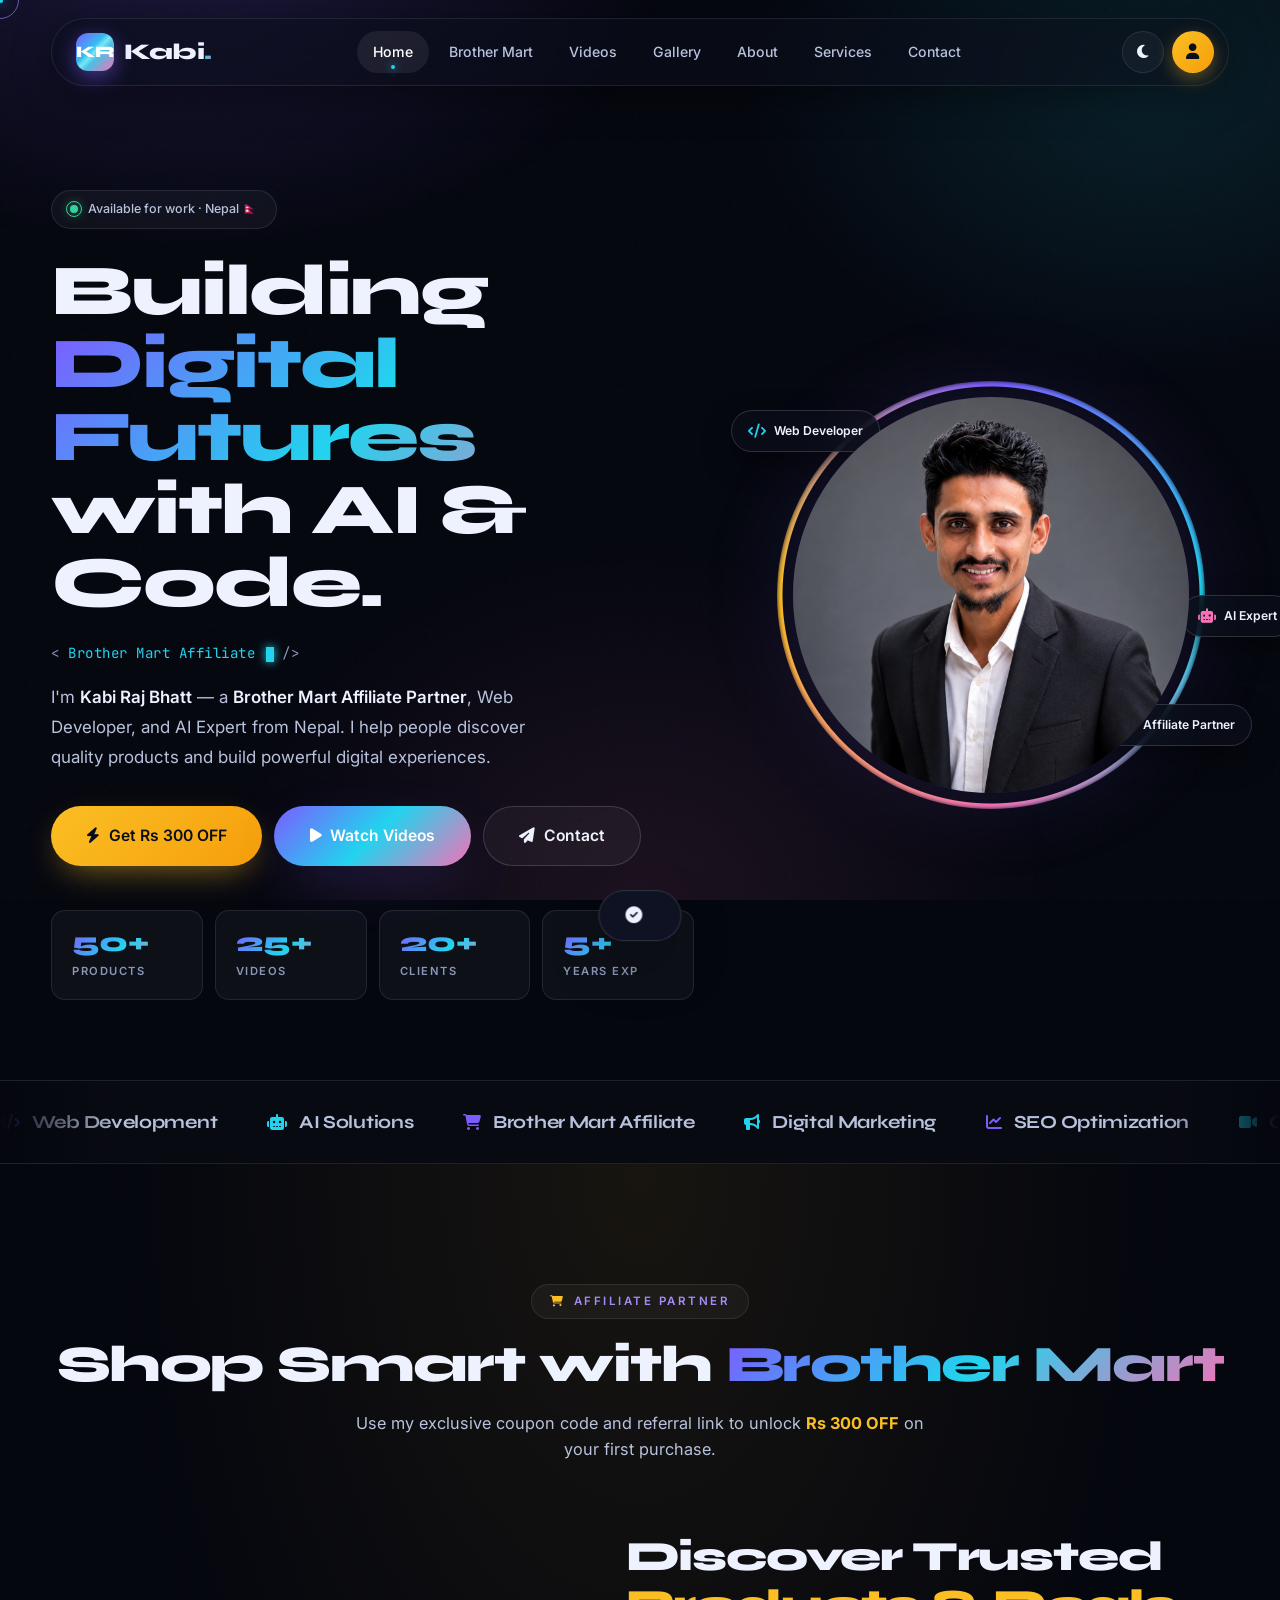
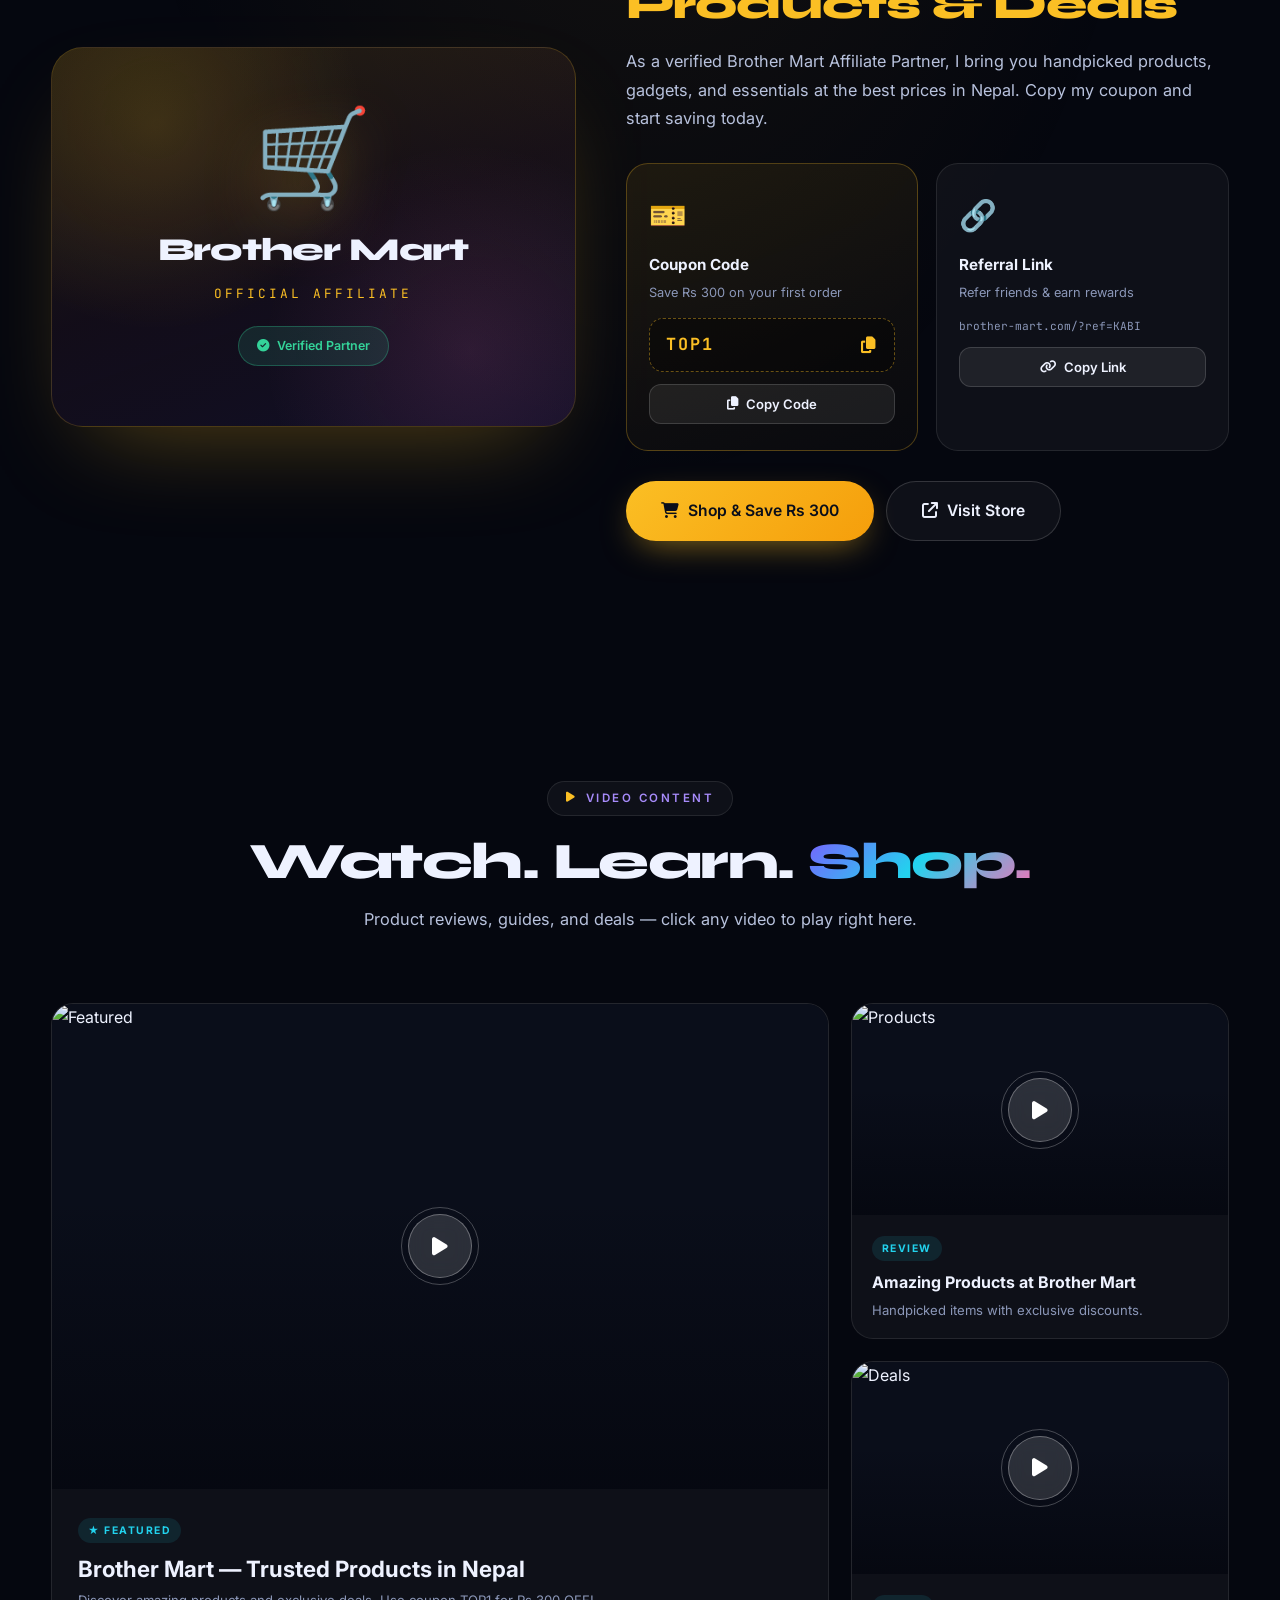
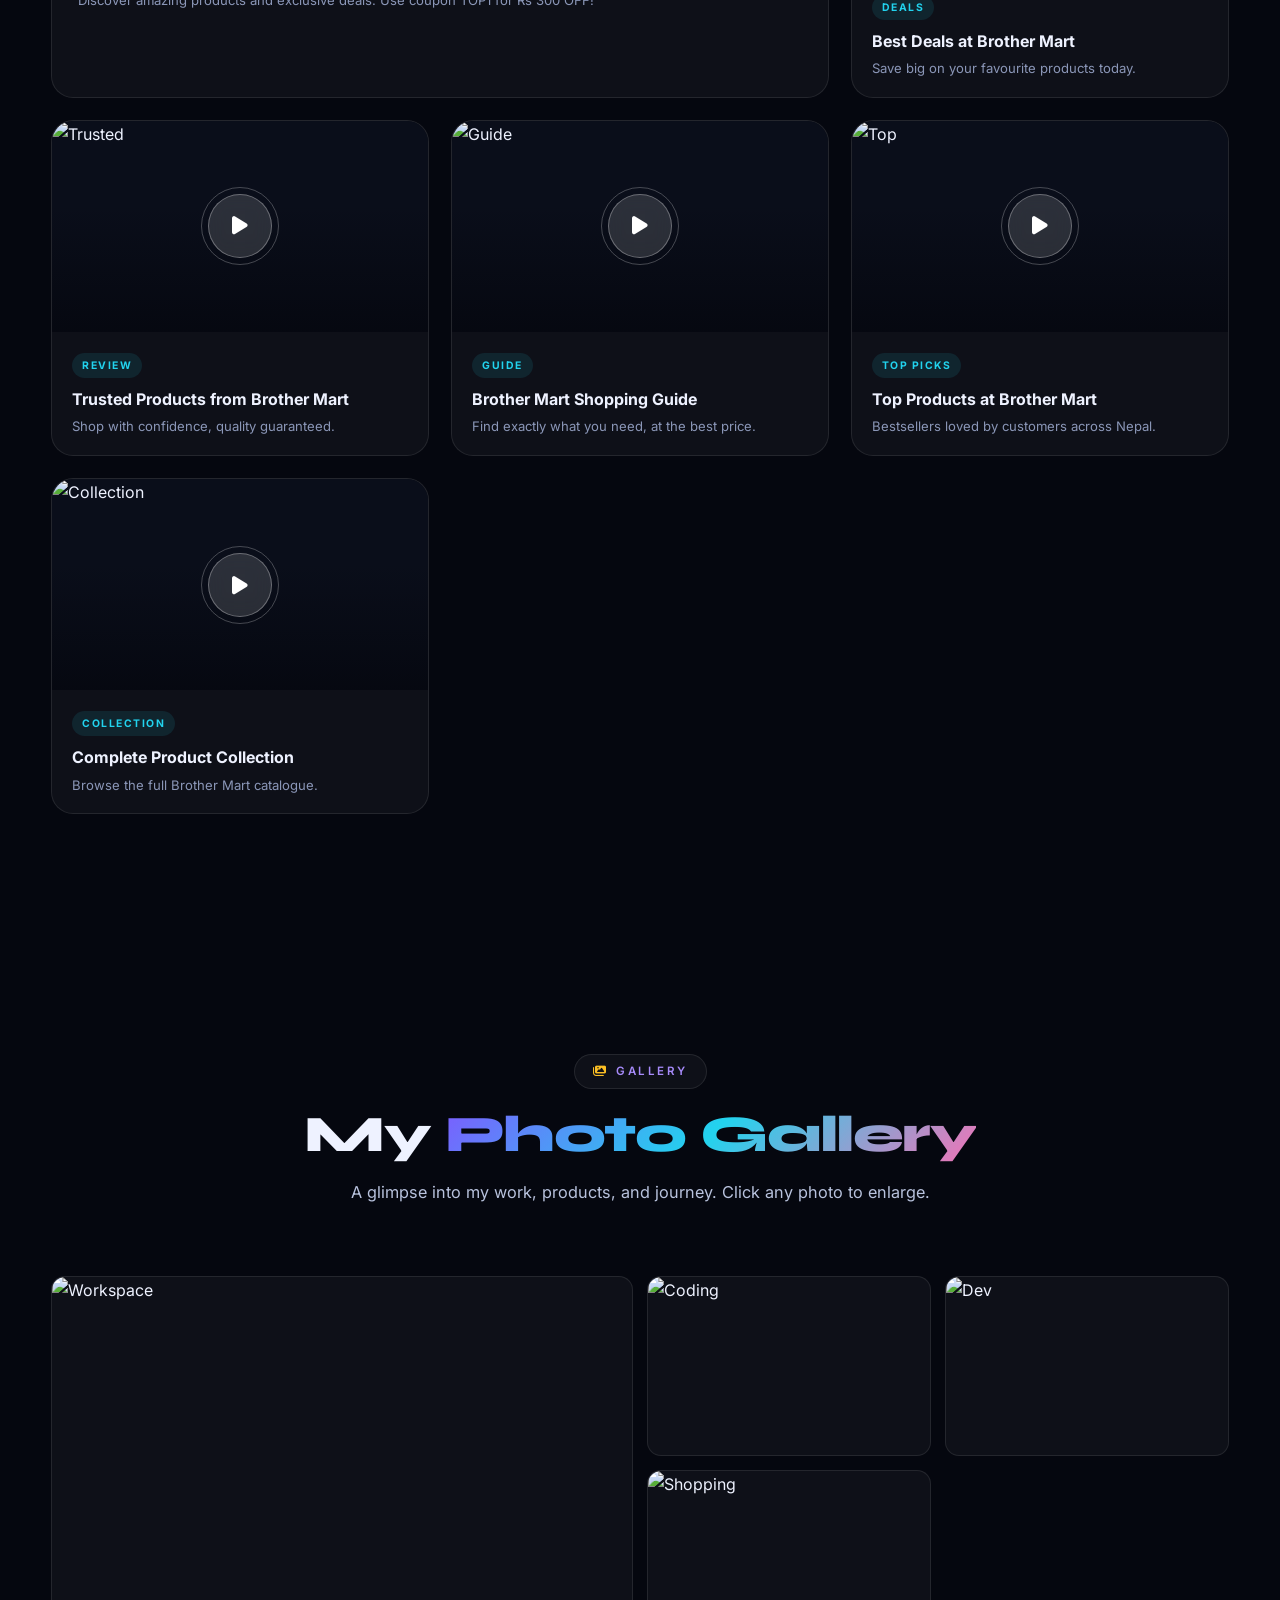
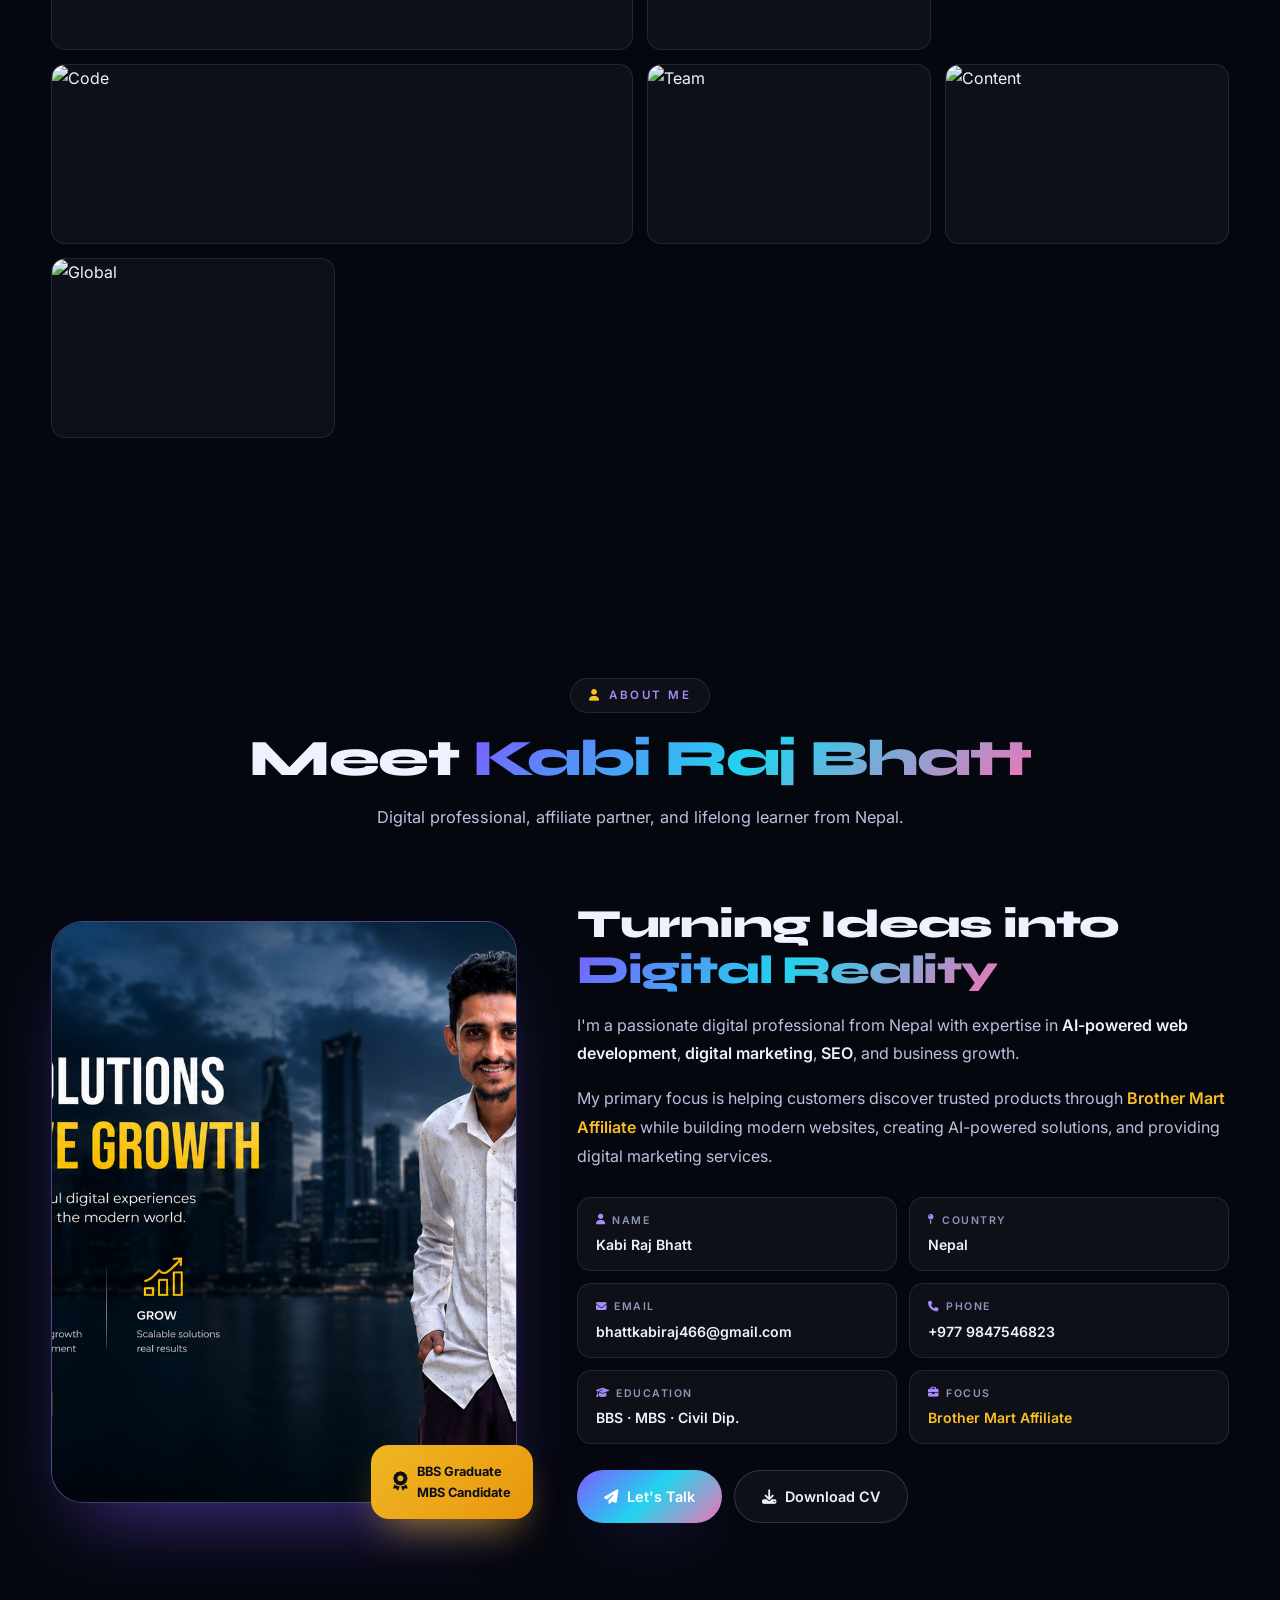
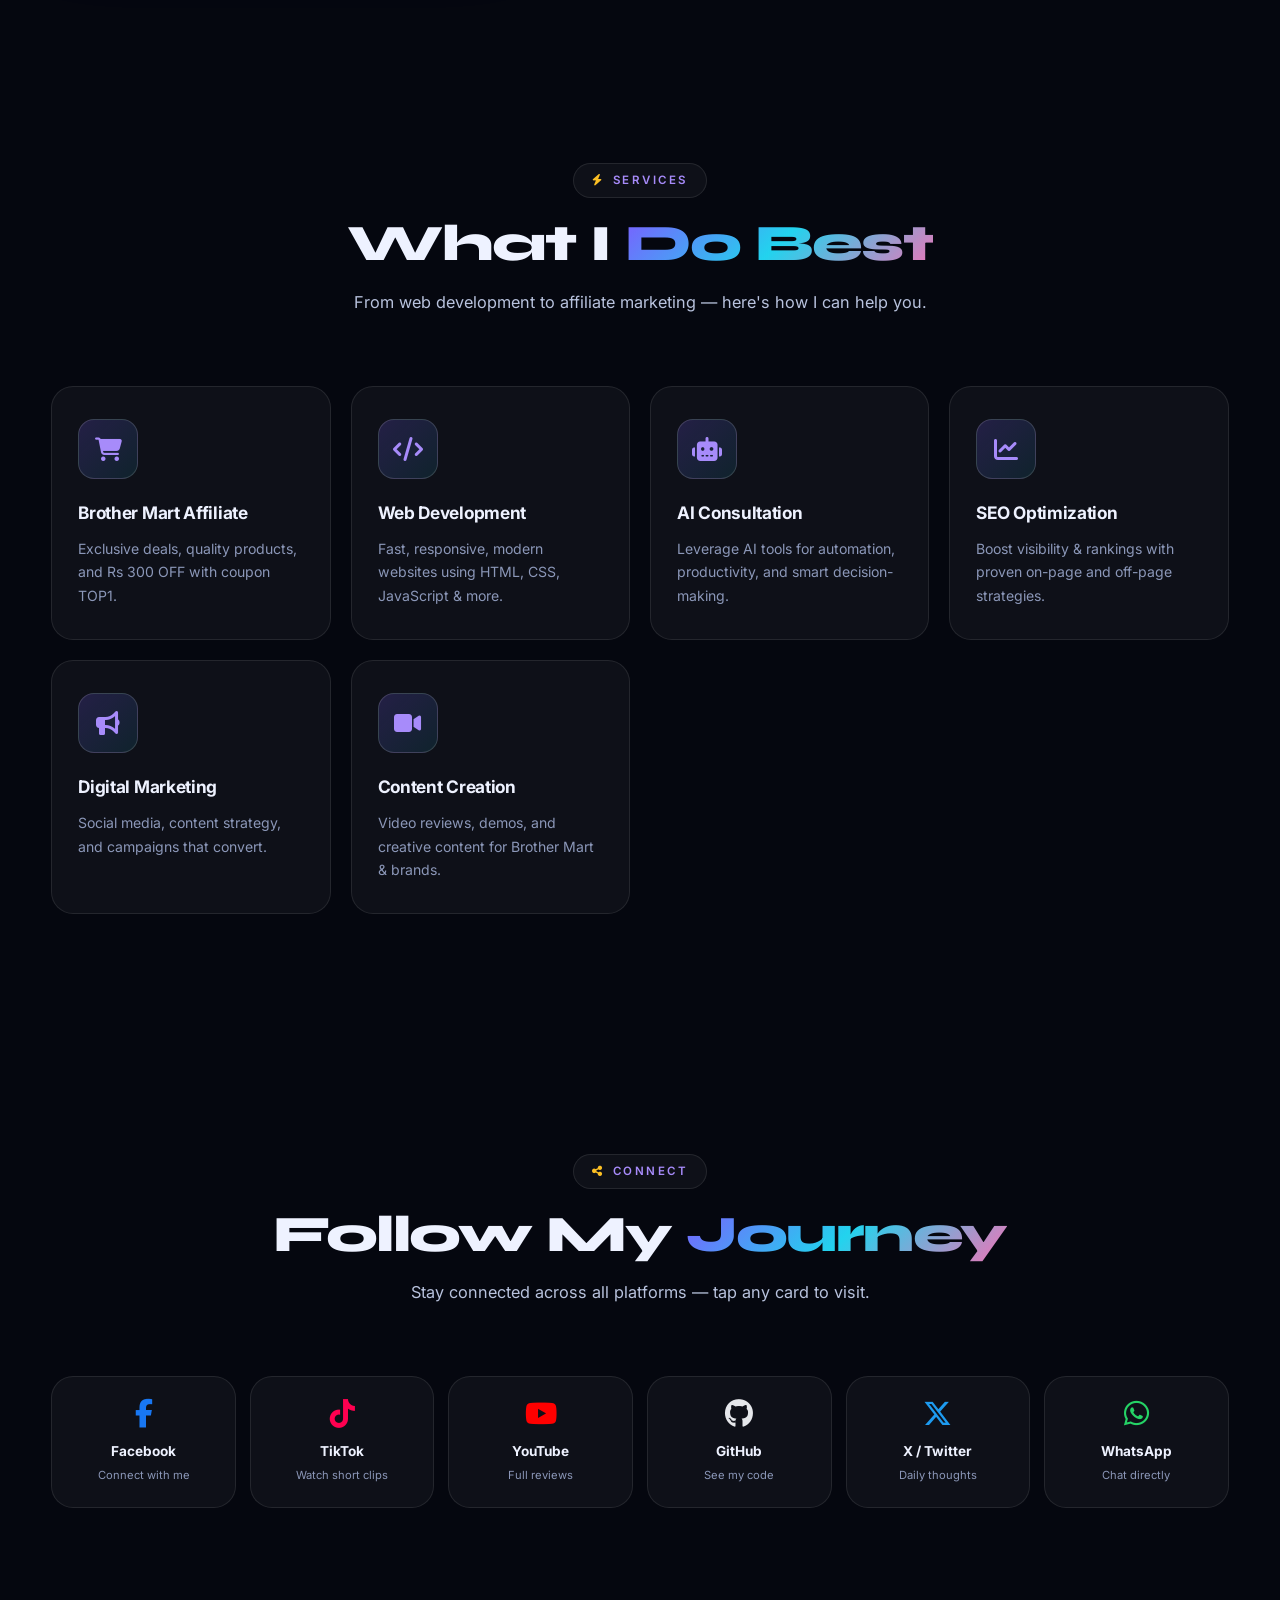
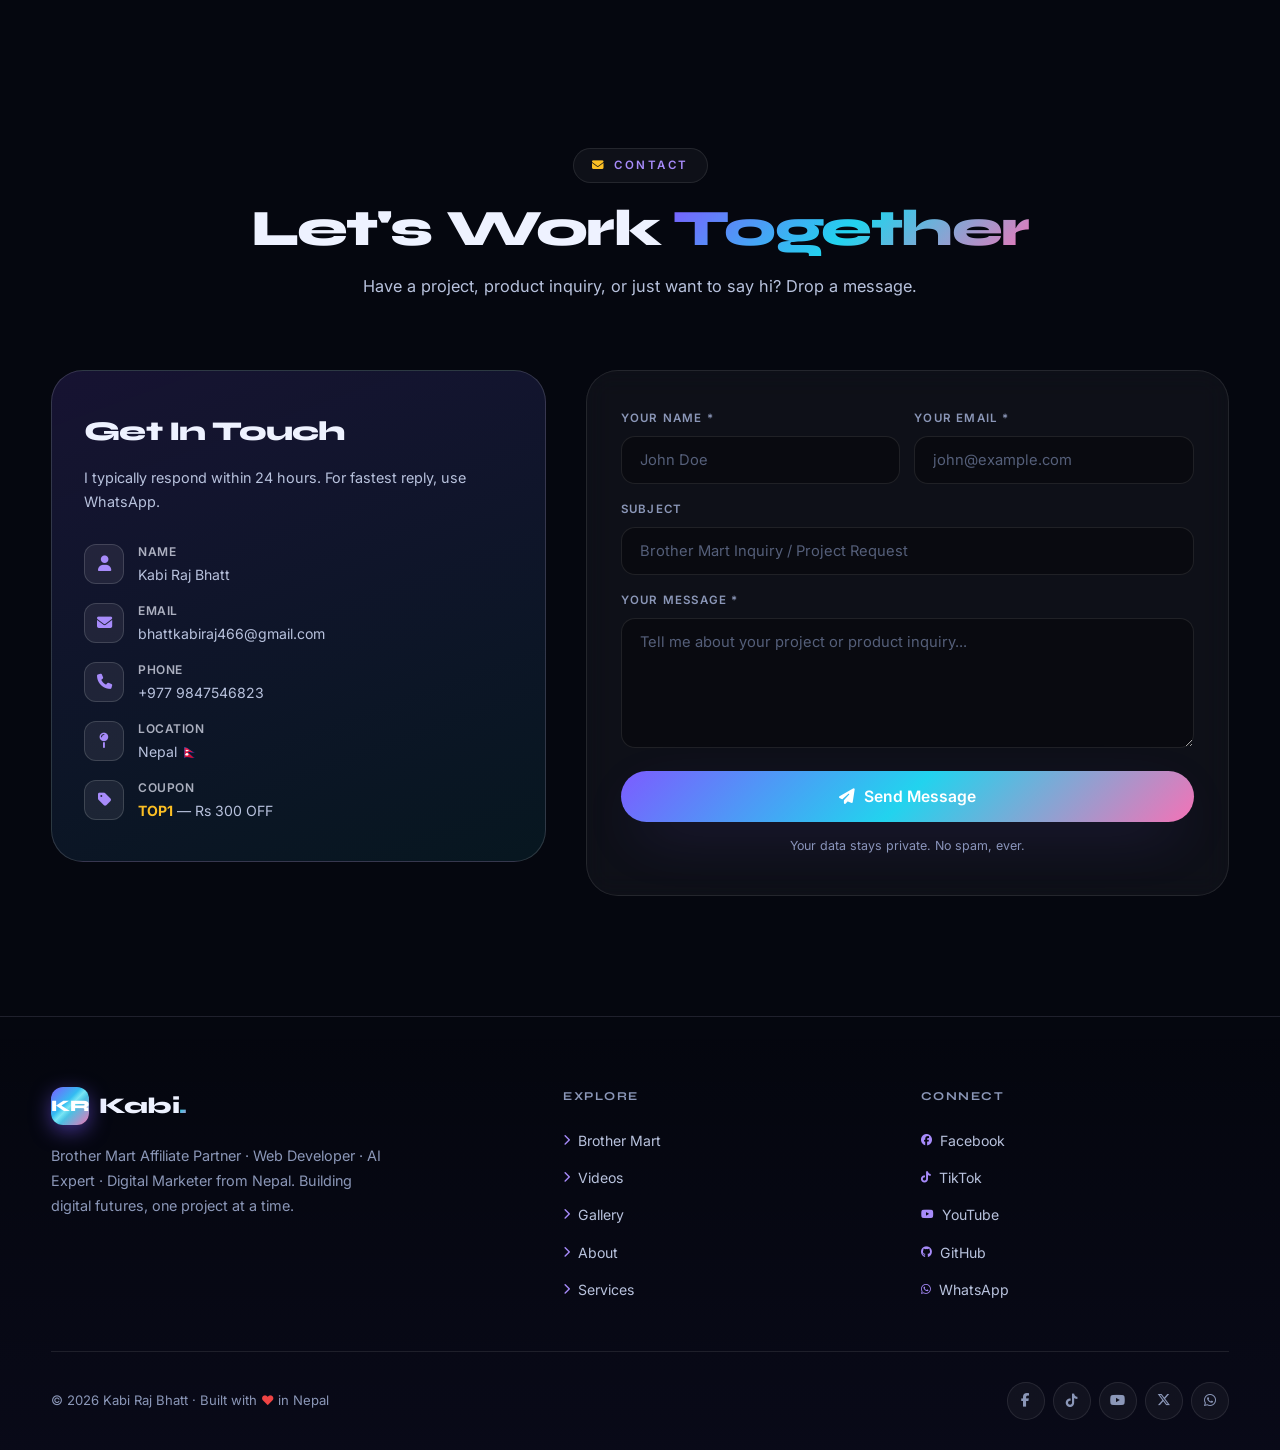
==== commit ef1ec62d: "Update fmt.Println message from 'Hello' to 'Goodbye'" ====
--- a/index.html
+++ b/index.html
@@ -1,1601 +1,1619 @@
 <!DOCTYPE html>
 <html lang="en">
 <head>
-  <meta charset="UTF-8" />
-  <meta name="viewport" content="width=device-width, initial-scale=1.0" />
-  <title>Kabi Raj Bhatt | Official Feed & Brother Mart Affiliate</title>
-  <meta name="description" content="Kabi Raj Bhatt – Brother Mart Affiliate Partner. Get Rs 300 OFF with coupon TOP1. View my official feed: photos, links & updates. Admin-only posting." />
-  <meta name="keywords" content="Kabi Raj Bhatt, Brother Mart Affiliate, TOP1 Coupon, Official Feed, Web Developer Nepal, Digital Marketing" />
-  <meta name="author" content="Kabi Raj Bhatt" />
-  <meta name="robots" content="index,follow" />
-
-  <!-- Open Graph -->
-  <meta property="og:title" content="Kabi Raj Bhatt | Official Feed" />
-  <meta property="og:description" content="View my official feed. Use TOP1 for Rs 300 OFF on Brother Mart." />
-  <meta property="og:type" content="website" />
-  <meta property="og:url" content="https://kabirajbhatt.com.np" />
-  <meta property="og:image" content="https://kabirajbhatt.com.np/images/profile.jpg" />
-
-  <!-- Favicon -->
-  <link rel="icon" href="data:image/svg+xml,<svg xmlns='http://www.w3.org/2000/svg' viewBox='0 0 100 100'><text y='.9em' font-size='90'>🛒</text></svg>" />
-
-  <!-- Google Fonts -->
-  <link rel="preconnect" href="https://fonts.googleapis.com" />
-  <link rel="preconnect" href="https://fonts.gstatic.com" crossorigin />
-  <link href="https://fonts.googleapis.com/css2?family=Inter:wght@300;400;500;600;700;800;900&display=swap" rel="stylesheet" />
-
-  <!-- Font Awesome -->
-  <link rel="stylesheet" href="https://cdnjs.cloudflare.com/ajax/libs/font-awesome/6.5.0/css/all.min.css" />
-
-  <!-- AOS Animation Library -->
-  <link href="https://unpkg.com/aos@2.3.1/dist/aos.css" rel="stylesheet" />
-
-  <style>
-    /* ============================================================
-       ROOT & BASE
-    ============================================================ */
-    * { margin: 0; padding: 0; box-sizing: border-box; }
-
-    :root {
-      --primary: #1e3a6f;
-      --primary-light: #2e5a9f;
-      --primary-dark: #0f2347;
-      --secondary: #0b1b2f;
-      --accent: #7aa5f0;
-      --accent-light: #b8d4f8;
-      --gold: #f59e0b;
-      --gold-light: #fbbf24;
-      --gold-dark: #d97706;
-      --gray: #4a5b6e;
-      --gray-light: #8a9bb0;
-      --light: #f6f9fc;
-      --white: #ffffff;
-      --border: #e2e8f0;
-      --radius: 24px;
-      --radius-sm: 12px;
-      --radius-lg: 40px;
-      --shadow: 0 20px 40px rgba(0, 0, 0, 0.04);
-      --shadow-hover: 0 30px 60px rgba(0, 0, 0, 0.08);
-      --shadow-gold: 0 20px 40px rgba(245, 158, 11, 0.25);
-      --shadow-gold-lg: 0 30px 60px rgba(245, 158, 11, 0.3);
-      --shadow-lg: 0 40px 80px rgba(0, 0, 0, 0.1);
-      --transition: 0.4s cubic-bezier(0.25, 0.46, 0.45, 0.94);
+<meta charset="UTF-8" />
+<meta name="viewport" content="width=device-width, initial-scale=1.0" />
+<title>Kabi Raj Bhatt — Brother Mart Affiliate · Web Developer · AI Expert</title>
+<meta name="description" content="Kabi Raj Bhatt – Brother Mart Affiliate Partner. Get Rs 300 OFF with coupon TOP1. Premium Web Developer, AI Expert & Digital Marketer in Nepal." />
+<meta name="keywords" content="Brother Mart Affiliate, Kabi Raj Bhatt, TOP1 Coupon, Rs 300 Off, Web Developer Nepal, Digital Marketing, AI Expert" />
+<meta name="author" content="Kabi Raj Bhatt" />
+<meta property="og:title" content="Kabi Raj Bhatt | Brother Mart Affiliate" />
+<meta property="og:description" content="Get Rs 300 OFF with coupon TOP1. Premium portfolio of Kabi Raj Bhatt." />
+<meta property="og:image" content="https://kabirajbhatt.com.np/images/profile.jpg" />
+<link rel="icon" href="data:image/svg+xml,<svg xmlns='http://www.w3.org/2000/svg' viewBox='0 0 100 100'><text y='.9em' font-size='90'>⚡</text></svg>" />
+
+<link rel="preconnect" href="https://fonts.googleapis.com" />
+<link rel="preconnect" href="https://fonts.gstatic.com" crossorigin />
+<link href="https://fonts.googleapis.com/css2?family=Syne:wght@600;700;800&family=Inter:wght@300;400;500;600;700;800;900&family=JetBrains+Mono:wght@500;700&display=swap" rel="stylesheet" />
+<link rel="stylesheet" href="https://cdnjs.cloudflare.com/ajax/libs/font-awesome/6.5.0/css/all.min.css" />
+
+<style>
+/* ============ RESET & VARIABLES ============ */
+*,*::before,*::after{margin:0;padding:0;box-sizing:border-box}
+:root{
+  --bg:#05070f;
+  --bg-2:#0a0e1a;
+  --surface:rgba(255,255,255,0.04);
+  --surface-2:rgba(255,255,255,0.07);
+  --border:rgba(255,255,255,0.09);
+  --border-2:rgba(255,255,255,0.15);
+  --text:#eef2ff;
+  --text-dim:#8b97b8;
+  --text-mid:#b8c2dd;
+  --violet:#7c5cff;
+  --violet-2:#a78bfa;
+  --cyan:#22d3ee;
+  --pink:#f472b6;
+  --gold:#fbbf24;
+  --gold-2:#f59e0b;
+  --green:#34d399;
+  --grad:linear-gradient(135deg,#7c5cff 0%,#22d3ee 50%,#f472b6 100%);
+  --grad-gold:linear-gradient(135deg,#fbbf24,#f59e0b);
+  --radius:22px;
+  --radius-lg:32px;
+  --radius-sm:14px;
+  --ease:cubic-bezier(.19,1,.22,1);
+  --shadow-glow:0 20px 60px -20px rgba(124,92,255,.45);
+  --font-display:'Syne',sans-serif;
+  --font-body:'Inter',sans-serif;
+  --font-mono:'JetBrains Mono',monospace;
+}
+html{scroll-behavior:smooth;scroll-padding-top:100px}
+body{
+  font-family:var(--font-body);background:var(--bg);color:var(--text);
+  line-height:1.65;overflow-x:hidden;-webkit-font-smoothing:antialiased;
+  position:relative;
+}
+body::before{
+  content:'';position:fixed;inset:0;z-index:0;pointer-events:none;
+  background:
+    radial-gradient(800px 500px at 15% -5%,rgba(124,92,255,.18),transparent 60%),
+    radial-gradient(700px 500px at 90% 10%,rgba(34,211,238,.12),transparent 60%),
+    radial-gradient(700px 600px at 50% 100%,rgba(244,114,182,.10),transparent 60%);
+}
+body::after{
+  content:'';position:fixed;inset:0;z-index:1;pointer-events:none;opacity:.5;
+  background-image:url("data:image/svg+xml,%3Csvg viewBox='0 0 200 200' xmlns='http://www.w3.org/2000/svg'%3E%3Cfilter id='n'%3E%3CfeTurbulence type='fractalNoise' baseFrequency='.9' numOctaves='2'/%3E%3C/filter%3E%3Crect width='100%25' height='100%25' filter='url(%23n)' opacity='.035'/%3E%3C/svg%3E");
+}
+main,header,footer,.lightbox,.video-modal,.login-modal,.toast,.cursor,.cursor-dot{position:relative;z-index:2}
+a{color:inherit;text-decoration:none;transition:.3s var(--ease)}
+ul{list-style:none}
+img{max-width:100%;display:block}
+button{font-family:inherit;cursor:pointer;border:none;background:none;color:inherit}
+input,textarea{font-family:inherit}
+::selection{background:var(--violet);color:#fff}
+::-webkit-scrollbar{width:10px}
+::-webkit-scrollbar-track{background:#05070f}
+::-webkit-scrollbar-thumb{background:linear-gradient(180deg,var(--violet),var(--cyan));border-radius:10px;border:2px solid #05070f}
+::-webkit-scrollbar-thumb:hover{background:linear-gradient(180deg,var(--cyan),var(--violet))}
+
+.container{width:min(1280px,92%);margin:0 auto}
+section{padding:120px 0;position:relative}
+
+/* ============ CUSTOM CURSOR ============ */
+.cursor,.cursor-dot{position:fixed;top:0;left:0;pointer-events:none;z-index:9999;border-radius:50%;transition:transform .18s var(--ease),width .3s,height .3s,opacity .3s}
+.cursor{width:38px;height:38px;border:1.5px solid rgba(167,139,250,.6);margin:-19px 0 0 -19px;backdrop-filter:blur(2px);transition:transform .12s ease-out,width .3s,height .3s,border-color .3s}
+.cursor-dot{width:5px;height:5px;background:var(--cyan);margin:-2.5px 0 0 -2.5px;box-shadow:0 0 12px var(--cyan)}
+.cursor.hover{width:70px;height:70px;margin:-35px 0 0 -35px;border-color:var(--gold);background:rgba(251,191,36,.08)}
+@media (hover:none),(max-width:900px){.cursor,.cursor-dot{display:none}}
+
+/* ============ PRELOADER ============ */
+.preloader{position:fixed;inset:0;z-index:10000;background:#05070f;display:flex;align-items:center;justify-content:center;flex-direction:column;gap:26px;transition:opacity .7s ease,visibility .7s}
+.preloader.done{opacity:0;visibility:hidden}
+.loader-ring{width:74px;height:74px;border-radius:50%;border:3px solid rgba(255,255,255,.06);border-top-color:var(--violet);border-right-color:var(--cyan);animation:spin 1s linear infinite}
+@keyframes spin{to{transform:rotate(360deg)}}
+.loader-text{font-family:var(--font-mono);font-size:.72rem;letter-spacing:6px;color:var(--text-dim);text-transform:uppercase}
+.loader-bar{width:200px;height:2px;background:rgba(255,255,255,.06);border-radius:2px;overflow:hidden}
+.loader-bar span{display:block;height:100%;width:0;background:var(--grad);animation:load 1.4s var(--ease) forwards}
+@keyframes load{to{width:100%}}
+
+/* ============ HEADER ============ */
+.header{position:fixed;top:0;left:0;width:100%;z-index:900;padding:18px 0;transition:.5s var(--ease)}
+.header.scrolled{padding:10px 0}
+.header .container{display:flex;align-items:center;justify-content:space-between;gap:20px}
+.nav-shell{
+  display:flex;align-items:center;justify-content:space-between;width:100%;
+  padding:12px 14px 12px 24px;border-radius:100px;
+  background:rgba(12,16,28,.55);backdrop-filter:blur(22px);-webkit-backdrop-filter:blur(22px);
+  border:1px solid var(--border);box-shadow:0 10px 40px rgba(0,0,0,.4);
+  transition:.5s var(--ease);
+}
+.header.scrolled .nav-shell{background:rgba(8,11,20,.85);border-color:var(--border-2)}
+.logo{display:flex;align-items:center;gap:10px;font-family:var(--font-display);font-weight:800;font-size:1.4rem;letter-spacing:-.5px}
+.logo-mark{
+  width:38px;height:38px;border-radius:12px;background:var(--grad);
+  display:grid;place-items:center;font-size:1rem;color:#fff;font-weight:900;
+  box-shadow:0 6px 20px rgba(124,92,255,.5);position:relative;overflow:hidden;
+}
+.logo-mark::after{content:'';position:absolute;inset:0;background:linear-gradient(135deg,transparent 40%,rgba(255,255,255,.4),transparent 60%);animation:shine 3s infinite}
+@keyframes shine{0%{transform:translateX(-100%)}60%,100%{transform:translateX(100%)}}
+.logo-text span{background:var(--grad);-webkit-background-clip:text;background-clip:text;-webkit-text-fill-color:transparent}
+.nav-links{display:flex;align-items:center;gap:4px}
+.nav-links a{
+  padding:9px 16px;border-radius:100px;font-size:.88rem;font-weight:500;color:var(--text-mid);
+  position:relative;transition:.3s var(--ease);
+}
+.nav-links a:hover{color:#fff;background:var(--surface-2)}
+.nav-links a.active{color:#fff;background:var(--surface-2)}
+.nav-links a.active::before{content:'';position:absolute;bottom:4px;left:50%;transform:translateX(-50%);width:4px;height:4px;border-radius:50%;background:var(--cyan);box-shadow:0 0 8px var(--cyan)}
+.nav-actions{display:flex;align-items:center;gap:8px}
+.icon-btn{
+  width:42px;height:42px;border-radius:50%;display:grid;place-items:center;
+  background:var(--surface);border:1px solid var(--border);color:var(--text);
+  transition:.3s var(--ease);font-size:.95rem;
+}
+.icon-btn:hover{background:var(--surface-2);transform:translateY(-2px);border-color:var(--border-2)}
+.icon-btn.gold{background:var(--grad-gold);color:#0a0e1a;border-color:transparent;box-shadow:0 6px 18px rgba(251,191,36,.35)}
+.icon-btn.gold:hover{box-shadow:0 10px 28px rgba(251,191,36,.55)}
+.menu-toggle{display:none}
+.btn{
+  display:inline-flex;align-items:center;gap:.55rem;padding:.85rem 1.7rem;border-radius:100px;
+  font-weight:600;font-size:.9rem;transition:.4s var(--ease);position:relative;overflow:hidden;
+  white-space:nowrap;
+}
+.btn-primary{background:var(--grad);color:#fff;box-shadow:var(--shadow-glow)}
+.btn-primary::after{content:'';position:absolute;inset:0;background:linear-gradient(135deg,transparent 30%,rgba(255,255,255,.35) 50%,transparent 70%);transform:translateX(-100%);transition:.6s}
+.btn-primary:hover::after{transform:translateX(100%)}
+.btn-primary:hover{transform:translateY(-3px);box-shadow:0 25px 70px -20px rgba(124,92,255,.65)}
+.btn-gold{background:var(--grad-gold);color:#0a0e1a;box-shadow:0 12px 35px -12px rgba(251,191,36,.6)}
+.btn-gold:hover{transform:translateY(-3px);box-shadow:0 22px 50px -12px rgba(251,191,36,.75)}
+.btn-ghost{background:var(--surface);border:1px solid var(--border-2);color:var(--text)}
+.btn-ghost:hover{background:var(--surface-2);border-color:var(--violet);transform:translateY(-3px)}
+.btn-lg{padding:1rem 2.2rem;font-size:.98rem}
+.btn-sm{padding:.55rem 1.2rem;font-size:.8rem}
+
+/* ============ HERO ============ */
+.hero{padding-top:190px;padding-bottom:80px;min-height:100vh;display:flex;align-items:center}
+.hero-grid{display:grid;grid-template-columns:1.15fr .85fr;gap:60px;align-items:center}
+.status-pill{
+  display:inline-flex;align-items:center;gap:10px;padding:8px 18px;border-radius:100px;
+  background:var(--surface);border:1px solid var(--border);font-size:.78rem;color:var(--text-mid);
+  margin-bottom:26px;font-weight:500;
+}
+.status-dot{width:8px;height:8px;border-radius:50%;background:var(--green);position:relative;box-shadow:0 0 12px var(--green)}
+.status-dot::after{content:'';position:absolute;inset:-4px;border-radius:50%;border:1.5px solid var(--green);animation:pulse-ring 1.8s infinite}
+@keyframes pulse-ring{0%{transform:scale(.7);opacity:1}100%{transform:scale(2);opacity:0}}
+.hero h1{
+  font-family:var(--font-display);font-size:clamp(2.6rem,5.6vw,4.6rem);line-height:1.02;
+  font-weight:800;letter-spacing:-2px;margin-bottom:22px;
+}
+.hero h1 .grad{background:var(--grad);-webkit-background-clip:text;background-clip:text;-webkit-text-fill-color:transparent;display:inline-block}
+.hero h1 .line{display:block;overflow:hidden}
+.hero h1 .line span{display:inline-block;animation:riseUp .9s var(--ease) both}
+@keyframes riseUp{from{transform:translateY(110%)}to{transform:translateY(0)}}
+.hero-sub{
+  font-size:1.06rem;color:var(--text-mid);max-width:520px;margin-bottom:34px;line-height:1.75;
+}
+.hero-sub strong{color:var(--text);font-weight:600}
+.type-wrap{font-family:var(--font-mono);font-size:.88rem;color:var(--cyan);margin-bottom:18px;letter-spacing:.5px}
+.type-wrap .bracket{color:var(--text-dim)}
+.type-cursor{display:inline-block;width:8px;height:15px;background:var(--cyan);vertical-align:middle;margin-left:2px;animation:blink 1s steps(2) infinite;box-shadow:0 0 10px var(--cyan)}
+@keyframes blink{50%{opacity:0}}
+.hero-cta{display:flex;flex-wrap:wrap;gap:12px;margin-bottom:44px}
+.hero-stats{display:flex;gap:12px;flex-wrap:wrap}
+.stat-card{
+  flex:1;min-width:110px;padding:18px 20px;border-radius:var(--radius-sm);
+  background:var(--surface);border:1px solid var(--border);transition:.4s var(--ease);
+  position:relative;overflow:hidden;
+}
+.stat-card::before{content:'';position:absolute;top:0;left:0;width:100%;height:2px;background:var(--grad);transform:scaleX(0);transform-origin:left;transition:.5s var(--ease)}
+.stat-card:hover::before{transform:scaleX(1)}
+.stat-card:hover{background:var(--surface-2);border-color:var(--border-2);transform:translateY(-5px)}
+.stat-num{font-family:var(--font-display);font-size:1.7rem;font-weight:800;line-height:1;background:var(--grad);-webkit-background-clip:text;background-clip:text;-webkit-text-fill-color:transparent}
+.stat-lbl{font-size:.7rem;color:var(--text-dim);text-transform:uppercase;letter-spacing:1.5px;margin-top:6px;font-weight:600}
+
+/* Hero Visual */
+.hero-visual{position:relative;display:flex;justify-content:center;align-items:center}
+.orb{
+  position:relative;width:min(420px,85vw);aspect-ratio:1;
+  border-radius:50%;display:grid;place-items:center;
+}
+.orb::before{
+  content:'';position:absolute;inset:-4px;border-radius:50%;
+  background:conic-gradient(from 0deg,var(--violet),var(--cyan),var(--pink),var(--gold),var(--violet));
+  animation:spin 8s linear infinite;
+  filter:blur(2px);
+  mask:radial-gradient(farthest-side,transparent calc(100% - 6px),#000 calc(100% - 5px));
+  -webkit-mask:radial-gradient(farthest-side,transparent calc(100% - 6px),#000 calc(100% - 5px));
+}
+.orb::after{
+  content:'';position:absolute;inset:-60px;border-radius:50%;
+  background:radial-gradient(circle,rgba(124,92,255,.35),transparent 65%);
+  filter:blur(30px);z-index:-1;animation:breathe 5s ease-in-out infinite;
+}
+@keyframes breathe{0%,100%{transform:scale(1);opacity:.8}50%{transform:scale(1.12);opacity:1}}
+.orb-photo{
+  width:calc(100% - 24px);height:calc(100% - 24px);border-radius:50%;overflow:hidden;
+  background:linear-gradient(135deg,#1e1b4b,#312e81);
+  display:grid;place-items:center;position:relative;z-index:1;
+  box-shadow:inset 0 0 60px rgba(0,0,0,.5);
+}
+.orb-photo img{width:100%;height:100%;object-fit:cover;transition:.7s var(--ease)}
+.orb:hover .orb-photo img{transform:scale(1.08)}
+.orb-photo .avatar-fallback{font-size:8rem;display:none}
+.orb-photo img.error + .avatar-fallback{display:block}
+.orb-photo img.error{display:none}
+
+.orbit-badge{
+  position:absolute;display:flex;align-items:center;gap:8px;padding:10px 16px;border-radius:100px;
+  background:rgba(10,14,26,.8);backdrop-filter:blur(16px);border:1px solid var(--border-2);
+  font-size:.76rem;font-weight:600;white-space:nowrap;box-shadow:0 12px 30px rgba(0,0,0,.4);
+  animation:floatY 5s ease-in-out infinite;
+}
+.orbit-badge i{font-size:.9rem}
+.orbit-badge.b1{top:6%;left:-12%;animation-delay:0s}
+.orbit-badge.b2{bottom:14%;right:-12%;animation-delay:1.6s}
+.orbit-badge.b3{top:50%;right:-22%;animation-delay:.8s}
+.orbit-badge.b1 i{color:var(--cyan)}
+.orbit-badge.b2 i{color:var(--gold)}
+.orbit-badge.b3 i{color:var(--pink)}
+@keyframes floatY{0%,100%{transform:translateY(0)}50%{transform:translateY(-14px)}}
+
+/* ============ MARQUEE ============ */
+.marquee{
+  padding:26px 0;border-top:1px solid var(--border);border-bottom:1px solid var(--border);
+  overflow:hidden;background:rgba(255,255,255,.015);position:relative;
+}
+.marquee::before,.marquee::after{content:'';position:absolute;top:0;bottom:0;width:120px;z-index:2;pointer-events:none}
+.marquee::before{left:0;background:linear-gradient(90deg,var(--bg),transparent)}
+.marquee::after{right:0;background:linear-gradient(-90deg,var(--bg),transparent)}
+.marquee-track{display:flex;gap:50px;animation:scrollX 30s linear infinite;width:max-content}
+.marquee-track:hover{animation-play-state:paused}
+.marquee-item{
+  display:flex;align-items:center;gap:12px;font-family:var(--font-display);font-weight:700;
+  font-size:1.15rem;color:var(--text-mid);white-space:nowrap;letter-spacing:-.3px;
+}
+.marquee-item i{color:var(--violet);font-size:1rem}
+.marquee-item:nth-child(even) i{color:var(--cyan)}
+@keyframes scrollX{to{transform:translateX(-50%)}}
+
+/* ============ SECTION HEAD ============ */
+.section-head{text-align:center;margin-bottom:70px}
+.section-tag{
+  display:inline-flex;align-items:center;gap:8px;padding:7px 18px;border-radius:100px;
+  background:var(--surface);border:1px solid var(--border);font-size:.72rem;font-weight:600;
+  letter-spacing:2.5px;text-transform:uppercase;color:var(--violet-2);margin-bottom:18px;
+}
+.section-tag i{color:var(--gold)}
+.section-head h2{
+  font-family:var(--font-display);font-size:clamp(2rem,4.2vw,3.2rem);font-weight:800;
+  letter-spacing:-1.5px;line-height:1.1;margin-bottom:16px;
+}
+.section-head h2 .grad{background:var(--grad);-webkit-background-clip:text;background-clip:text;-webkit-text-fill-color:transparent}
+.section-head p{color:var(--text-mid);max-width:600px;margin:0 auto;font-size:1.02rem}
+
+/* ============ AFFILIATE SECTION ============ */
+.affiliate{
+  background:radial-gradient(ellipse at 50% 0%,rgba(251,191,36,.08),transparent 60%);
+}
+.aff-grid{display:grid;grid-template-columns:1fr 1.15fr;gap:50px;align-items:center}
+.aff-visual{
+  position:relative;border-radius:var(--radius-lg);overflow:hidden;
+  padding:60px 40px;text-align:center;
+  background:linear-gradient(160deg,rgba(251,191,36,.12),rgba(244,114,182,.06),rgba(124,92,255,.1));
+  border:1px solid rgba(251,191,36,.2);
+  box-shadow:0 40px 100px -40px rgba(251,191,36,.35);
+}
+.aff-visual::before{
+  content:'';position:absolute;inset:0;
+  background-image:radial-gradient(circle at 20% 20%,rgba(251,191,36,.15),transparent 40%),
+                   radial-gradient(circle at 80% 80%,rgba(244,114,182,.12),transparent 40%);
+  pointer-events:none;
+}
+.aff-emoji{font-size:6rem;line-height:1;margin-bottom:20px;display:block;animation:floatY 4s ease-in-out infinite;filter:drop-shadow(0 20px 30px rgba(251,191,36,.4))}
+.aff-brand{font-family:var(--font-display);font-size:2rem;font-weight:800;letter-spacing:-1px;margin-bottom:6px;position:relative}
+.aff-role{font-family:var(--font-mono);font-size:.8rem;color:var(--gold);letter-spacing:3px;text-transform:uppercase;position:relative}
+.aff-verified{
+  display:inline-flex;align-items:center;gap:8px;margin-top:22px;padding:9px 18px;border-radius:100px;
+  background:rgba(52,211,153,.12);border:1px solid rgba(52,211,153,.3);
+  color:var(--green);font-size:.78rem;font-weight:600;position:relative;
+}
+.aff-content h3{
+  font-family:var(--font-display);font-size:clamp(1.8rem,3.4vw,2.6rem);font-weight:800;
+  letter-spacing:-1.2px;line-height:1.15;margin-bottom:18px;
+}
+.aff-content h3 .hl{color:var(--gold)}
+.aff-content > p{color:var(--text-mid);margin-bottom:30px;font-size:1.02rem;line-height:1.75}
+.offer-grid{display:grid;grid-template-columns:1fr 1fr;gap:18px;margin-bottom:30px}
+.offer{
+  padding:26px 22px;border-radius:var(--radius);background:var(--surface);
+  border:1px solid var(--border);position:relative;overflow:hidden;
+  transition:.4s var(--ease);
+}
+.offer::before{content:'';position:absolute;top:0;left:0;width:100%;height:3px;background:var(--grad);transform:scaleX(0);transform-origin:left;transition:.5s}
+.offer:hover::before{transform:scaleX(1)}
+.offer:hover{transform:translateY(-8px);border-color:var(--border-2);background:var(--surface-2);box-shadow:0 30px 60px -30px rgba(124,92,255,.4)}
+.offer.gold{border-color:rgba(251,191,36,.28);background:linear-gradient(160deg,rgba(251,191,36,.08),rgba(251,191,36,.02))}
+.offer.gold::before{background:var(--grad-gold)}
+.offer.gold:hover{box-shadow:0 30px 60px -25px rgba(251,191,36,.5)}
+.offer-icon{font-size:1.9rem;margin-bottom:12px;display:block}
+.offer-title{font-weight:700;font-size:.95rem;margin-bottom:6px;color:var(--text)}
+.offer-desc{font-size:.8rem;color:var(--text-dim);margin-bottom:16px;line-height:1.5}
+.code-box{
+  display:flex;align-items:center;justify-content:space-between;gap:10px;
+  padding:12px 16px;border-radius:14px;background:rgba(0,0,0,.35);
+  border:1px dashed rgba(251,191,36,.4);font-family:var(--font-mono);font-weight:700;
+  letter-spacing:2px;font-size:1.05rem;color:var(--gold);margin-bottom:12px;
+}
+.link-text{font-family:var(--font-mono);font-size:.7rem;color:var(--text-dim);word-break:break-all;margin-bottom:12px;line-height:1.5}
+.copy-btn{
+  width:100%;display:flex;align-items:center;justify-content:center;gap:8px;
+  padding:11px;border-radius:12px;background:var(--surface-2);border:1px solid var(--border-2);
+  font-size:.82rem;font-weight:600;color:var(--text);transition:.3s var(--ease);
+}
+.copy-btn:hover{background:var(--grad);color:#fff;border-color:transparent;transform:translateY(-2px)}
+.copy-btn.copied{background:rgba(52,211,153,.2);border-color:var(--green);color:var(--green)}
+.aff-cta{display:flex;flex-wrap:wrap;gap:12px}
+
+/* ============ VIDEOS ============ */
+.videos-grid{display:grid;grid-template-columns:repeat(auto-fill,minmax(300px,1fr));gap:22px}
+.video-card{
+  border-radius:var(--radius);overflow:hidden;background:var(--surface);
+  border:1px solid var(--border);transition:.5s var(--ease);cursor:pointer;
+  position:relative;
+}
+.video-card:hover{transform:translateY(-8px);border-color:var(--border-2);box-shadow:0 30px 60px -30px rgba(124,92,255,.5)}
+.video-thumb{position:relative;aspect-ratio:16/9;overflow:hidden;background:#0a0e1a}
+.video-thumb img{width:100%;height:100%;object-fit:cover;transition:.6s var(--ease)}
+.video-card:hover .video-thumb img{transform:scale(1.08)}
+.video-thumb::after{content:'';position:absolute;inset:0;background:linear-gradient(180deg,transparent 40%,rgba(5,7,15,.85))}
+.play-btn{
+  position:absolute;inset:0;display:grid;place-items:center;z-index:2;
+}
+.play-btn span{
+  width:64px;height:64px;border-radius:50%;display:grid;place-items:center;
+  background:rgba(255,255,255,.14);backdrop-filter:blur(10px);border:1.5px solid rgba(255,255,255,.3);
+  font-size:1.3rem;color:#fff;transition:.4s var(--ease);position:relative;
+}
+.play-btn span::before{
+  content:'';position:absolute;inset:-8px;border-radius:50%;border:1.5px solid rgba(255,255,255,.25);
+  animation:pulse-ring 2s infinite;
+}
+.video-card:hover .play-btn span{background:var(--grad);border-color:transparent;transform:scale(1.12);box-shadow:0 0 40px rgba(124,92,255,.7)}
+.video-meta{padding:18px 20px}
+.video-tag{
+  display:inline-block;font-size:.65rem;font-weight:700;letter-spacing:1.5px;text-transform:uppercase;
+  color:var(--cyan);background:rgba(34,211,238,.1);padding:4px 10px;border-radius:100px;margin-bottom:10px;
+}
+.video-meta h4{font-size:1rem;font-weight:700;margin-bottom:6px;line-height:1.4}
+.video-meta p{font-size:.82rem;color:var(--text-dim);line-height:1.55}
+.video-featured{grid-column:1/-1}
+@media (min-width:1024px){
+  .videos-grid{grid-template-columns:repeat(3,1fr)}
+  .video-featured{grid-column:span 2;grid-row:span 2}
+  .video-featured .video-thumb{aspect-ratio:16/10}
+  .video-featured .video-meta{padding:26px}
+  .video-featured .video-meta h4{font-size:1.4rem}
+}
+
+/* ============ GALLERY ============ */
+.gallery-grid{
+  display:grid;grid-template-columns:repeat(4,1fr);gap:14px;
+  grid-auto-rows:180px;
+}
+.gal-item{
+  position:relative;border-radius:var(--radius-sm);overflow:hidden;cursor:pointer;
+  background:var(--surface);border:1px solid var(--border);
+  transition:.5s var(--ease);
+}
+.gal-item img{width:100%;height:100%;object-fit:cover;transition:.6s var(--ease)}
+.gal-item::after{
+  content:'';position:absolute;inset:0;background:linear-gradient(180deg,transparent 50%,rgba(5,7,15,.9));
+  opacity:0;transition:.4s;
+}
+.gal-item:hover::after{opacity:1}
+.gal-item:hover{transform:scale(1.02);z-index:2;box-shadow:0 25px 50px -20px rgba(0,0,0,.7);border-color:var(--violet)}
+.gal-item:hover img{transform:scale(1.1)}
+.gal-caption{
+  position:absolute;bottom:0;left:0;right:0;padding:16px;z-index:2;
+  transform:translateY(100%);transition:.4s var(--ease);opacity:0;
+}
+.gal-item:hover .gal-caption{transform:translateY(0);opacity:1}
+.gal-caption h5{font-size:.85rem;font-weight:700;margin-bottom:2px}
+.gal-caption span{font-size:.7rem;color:var(--text-dim)}
+.gal-item.tall{grid-row:span 2}
+.gal-item.wide{grid-column:span 2}
+@media (max-width:900px){.gallery-grid{grid-template-columns:repeat(2,1fr);grid-auto-rows:150px}.gal-item.wide{grid-column:span 1}}
+@media (max-width:520px){.gallery-grid{grid-template-columns:1fr;grid-auto-rows:200px}.gal-item.tall,.gal-item.wide{grid-row:span 1;grid-column:span 1}}
+
+/* ============ ABOUT ============ */
+.about-grid{display:grid;grid-template-columns:1fr 1.4fr;gap:60px;align-items:center}
+.about-visual{position:relative}
+.about-photo{
+  border-radius:var(--radius-lg);overflow:hidden;aspect-ratio:4/5;
+  background:linear-gradient(135deg,#1e1b4b,#312e81);position:relative;
+  border:1px solid var(--border-2);box-shadow:0 40px 80px -30px rgba(124,92,255,.5);
+}
+.about-photo img{width:100%;height:100%;object-fit:cover}
+.about-photo .avatar-fallback{font-size:7rem;display:none;position:absolute;inset:0;place-items:center}
+.about-photo img.error{display:none}
+.about-photo img.error ~ .avatar-fallback{display:grid}
+.about-badge{
+  position:absolute;bottom:-16px;right:-16px;padding:16px 22px;border-radius:18px;
+  background:linear-gradient(135deg,rgba(251,191,36,.95),rgba(245,158,11,.95));
+  color:#0a0e1a;font-weight:700;font-size:.8rem;box-shadow:0 20px 40px -15px rgba(251,191,36,.6);
+  display:flex;align-items:center;gap:10px;
+}
+.about-badge i{font-size:1.2rem}
+.about-content h3{
+  font-family:var(--font-display);font-size:clamp(1.8rem,3.4vw,2.5rem);
+  font-weight:800;letter-spacing:-1.2px;line-height:1.15;margin-bottom:18px;
+}
+.about-content h3 .grad{background:var(--grad);-webkit-background-clip:text;background-clip:text;-webkit-text-fill-color:transparent}
+.about-content p{color:var(--text-mid);margin-bottom:16px;line-height:1.8;font-size:1rem}
+.about-content p strong{color:var(--text);font-weight:600}
+.about-content p .hl{color:var(--gold);font-weight:600}
+.info-grid{display:grid;grid-template-columns:1fr 1fr;gap:12px;margin:26px 0}
+.info-item{
+  padding:14px 18px;border-radius:14px;background:var(--surface);border:1px solid var(--border);
+  transition:.3s var(--ease);
+}
+.info-item:hover{background:var(--surface-2);border-color:var(--border-2);transform:translateY(-3px)}
+.info-item .lbl{font-size:.66rem;text-transform:uppercase;letter-spacing:1.5px;color:var(--text-dim);font-weight:600;margin-bottom:4px;display:flex;align-items:center;gap:6px}
+.info-item .lbl i{color:var(--violet-2)}
+.info-item .val{font-size:.88rem;font-weight:600;color:var(--text);word-break:break-word}
+
+/* ============ SERVICES ============ */
+.services-grid{display:grid;grid-template-columns:repeat(auto-fit,minmax(260px,1fr));gap:20px}
+.service{
+  padding:32px 26px;border-radius:var(--radius);background:var(--surface);
+  border:1px solid var(--border);transition:.5s var(--ease);position:relative;overflow:hidden;
+}
+.service::before{
+  content:'';position:absolute;top:0;left:0;right:0;height:2px;
+  background:var(--grad);transform:scaleX(0);transform-origin:left;transition:.5s var(--ease);
+}
+.service:hover::before{transform:scaleX(1)}
+.service:hover{transform:translateY(-8px);border-color:var(--border-2);background:var(--surface-2);box-shadow:0 30px 60px -30px rgba(124,92,255,.5)}
+.service-icon{
+  width:60px;height:60px;border-radius:16px;display:grid;place-items:center;
+  font-size:1.5rem;margin-bottom:20px;position:relative;
+  background:linear-gradient(135deg,rgba(124,92,255,.2),rgba(34,211,238,.1));
+  border:1px solid var(--border-2);color:var(--violet-2);transition:.5s var(--ease);
+}
+.service:hover .service-icon{
+  background:var(--grad);color:#fff;transform:rotate(-6deg) scale(1.08);
+  box-shadow:0 15px 30px -10px rgba(124,92,255,.6);
+}
+.service h3{font-size:1.08rem;font-weight:700;margin-bottom:10px;letter-spacing:-.3px}
+.service p{font-size:.88rem;color:var(--text-dim);line-height:1.65}
+
+/* ============ SOCIAL / SHARE ============ */
+.social-strip{
+  display:grid;grid-template-columns:repeat(auto-fit,minmax(140px,1fr));gap:14px;
+}
+.social-card{
+  padding:22px 18px;border-radius:var(--radius);background:var(--surface);
+  border:1px solid var(--border);text-align:center;transition:.4s var(--ease);
+  position:relative;overflow:hidden;
+}
+.social-card::after{
+  content:'';position:absolute;inset:0;opacity:0;transition:.4s;
+  background:var(--brand-grad,var(--grad));mix-blend-mode:overlay;
+}
+.social-card:hover{transform:translateY(-8px);border-color:var(--border-2);box-shadow:0 25px 50px -25px var(--brand-shadow,rgba(124,92,255,.6))}
+.social-card:hover::after{opacity:.15}
+.social-card i{font-size:1.8rem;margin-bottom:12px;display:block;color:var(--brand-color,var(--violet-2));transition:.4s}
+.social-card:hover i{transform:scale(1.15) rotate(-6deg)}
+.social-card h4{font-size:.85rem;font-weight:700;margin-bottom:4px}
+.social-card p{font-size:.7rem;color:var(--text-dim)}
+.social-card[data-brand="facebook"]{--brand-color:#1877f2;--brand-shadow:rgba(24,119,242,.6)}
+.social-card[data-brand="tiktok"]{--brand-color:#ff0050;--brand-shadow:rgba(255,0,80,.6)}
+.social-card[data-brand="youtube"]{--brand-color:#ff0000;--brand-shadow:rgba(255,0,0,.6)}
+.social-card[data-brand="github"]{--brand-color:#e5e7eb;--brand-shadow:rgba(229,231,235,.5)}
+.social-card[data-brand="twitter"]{--brand-color:#1d9bf0;--brand-shadow:rgba(29,155,240,.6)}
+.social-card[data-brand="whatsapp"]{--brand-color:#25d366;--brand-shadow:rgba(37,211,102,.6)}
+
+/* ============ CONTACT ============ */
+.contact-grid{display:grid;grid-template-columns:1fr 1.3fr;gap:40px;align-items:start}
+.contact-side{
+  padding:38px 32px;border-radius:var(--radius-lg);position:relative;overflow:hidden;
+  background:linear-gradient(160deg,rgba(124,92,255,.15),rgba(34,211,238,.08));
+  border:1px solid var(--border-2);
+}
+.contact-side::before{
+  content:'';position:absolute;top:-60%;right:-40%;width:300px;height:300px;border-radius:50%;
+  background:radial-gradient(circle,rgba(251,191,36,.2),transparent 60%);filter:blur(20px);
+}
+.contact-side h3{font-family:var(--font-display);font-size:1.7rem;font-weight:800;letter-spacing:-.8px;margin-bottom:12px;position:relative}
+.contact-side > p{color:var(--text-mid);font-size:.9rem;margin-bottom:28px;position:relative}
+.contact-list{display:flex;flex-direction:column;gap:14px;position:relative}
+.contact-list li{display:flex;align-items:center;gap:14px;font-size:.88rem}
+.contact-list li .ic{
+  width:40px;height:40px;border-radius:12px;display:grid;place-items:center;flex-shrink:0;
+  background:var(--surface-2);border:1px solid var(--border-2);color:var(--violet-2);font-size:.95rem;
+}
+.contact-list li .txt{color:var(--text-mid)}
+.contact-list li .txt strong{color:var(--text);font-weight:600;display:block;font-size:.75rem;letter-spacing:.5px;text-transform:uppercase;margin-bottom:2px;opacity:.7}
+.form-card{
+  padding:38px 34px;border-radius:var(--radius-lg);background:var(--surface);
+  border:1px solid var(--border);backdrop-filter:blur(14px);
+}
+.form-row{display:grid;grid-template-columns:1fr 1fr;gap:14px}
+.field{margin-bottom:16px;position:relative}
+.field label{display:block;font-size:.72rem;font-weight:600;text-transform:uppercase;letter-spacing:1.2px;color:var(--text-dim);margin-bottom:8px}
+.field input,.field textarea{
+  width:100%;padding:14px 18px;border-radius:14px;
+  background:rgba(0,0,0,.3);border:1px solid var(--border);
+  color:var(--text);font-size:.92rem;outline:none;transition:.3s var(--ease);
+}
+.field input:focus,.field textarea:focus{border-color:var(--violet);background:rgba(124,92,255,.06);box-shadow:0 0 0 4px rgba(124,92,255,.12)}
+.field input.error,.field textarea.error{border-color:#ef4444;box-shadow:0 0 0 4px rgba(239,68,68,.12)}
+.field input.success,.field textarea.success{border-color:var(--green)}
+.field textarea{resize:vertical;min-height:130px;border-radius:14px}
+.field input::placeholder,.field textarea::placeholder{color:#555f7a}
+.form-note{font-size:.78rem;color:var(--text-dim);text-align:center;margin-top:14px}
+
+/* ============ LOGIN MODAL ============ */
+.modal{
+  position:fixed;inset:0;z-index:1000;display:grid;place-items:center;padding:20px;
+  background:rgba(5,7,15,.85);backdrop-filter:blur(12px);
+  opacity:0;visibility:hidden;transition:.4s var(--ease);
+}
+.modal.open{opacity:1;visibility:visible}
+.modal-card{
+  width:100%;max-width:440px;padding:44px 38px;border-radius:var(--radius-lg);
+  background:linear-gradient(160deg,rgba(20,24,40,.98),rgba(10,14,26,.98));
+  border:1px solid var(--border-2);position:relative;
+  transform:scale(.92) translateY(20px);transition:.4s var(--ease);
+  box-shadow:0 40px 100px -20px rgba(0,0,0,.8);
+}
+.modal.open .modal-card{transform:scale(1) translateY(0)}
+.modal-close{
+  position:absolute;top:16px;right:16px;width:36px;height:36px;border-radius:50%;
+  background:var(--surface);border:1px solid var(--border);display:grid;place-items:center;
+  color:var(--text-dim);font-size:.9rem;transition:.3s;
+}
+.modal-close:hover{background:#ef4444;color:#fff;border-color:transparent;transform:rotate(90deg)}
+.modal-head{text-align:center;margin-bottom:28px}
+.modal-head .logo-mark{width:56px;height:56px;margin:0 auto 18px;font-size:1.4rem;border-radius:18px}
+.modal-head h3{font-family:var(--font-display);font-size:1.5rem;font-weight:800;letter-spacing:-.8px;margin-bottom:8px}
+.modal-head p{font-size:.85rem;color:var(--text-dim)}
+.login-field{margin-bottom:16px;position:relative}
+.login-field i{position:absolute;left:18px;top:50%;transform:translateY(-50%);color:var(--text-dim);font-size:.9rem}
+.login-field input{
+  width:100%;padding:14px 18px 14px 46px;border-radius:14px;
+  background:rgba(0,0,0,.4);border:1px solid var(--border);color:var(--text);font-size:.92rem;outline:none;transition:.3s;
+}
+.login-field input:focus{border-color:var(--violet);box-shadow:0 0 0 4px rgba(124,92,255,.15)}
+.login-remember{display:flex;align-items:center;justify-content:space-between;margin-bottom:22px;font-size:.8rem;color:var(--text-dim)}
+.login-remember label{display:flex;align-items:center;gap:8px;cursor:pointer}
+.login-remember input[type=checkbox]{accent-color:var(--violet);width:16px;height:16px}
+.login-remember a{color:var(--violet-2)}
+.login-remember a:hover{color:var(--cyan)}
+.modal-foot{text-align:center;margin-top:20px;font-size:.82rem;color:var(--text-dim)}
+.modal-foot a{color:var(--violet-2);font-weight:600}
+.divider{display:flex;align-items:center;gap:14px;margin:24px 0;color:var(--text-dim);font-size:.72rem;letter-spacing:1.5px;text-transform:uppercase}
+.divider::before,.divider::after{content:'';flex:1;height:1px;background:var(--border)}
+
+/* ============ VIDEO MODAL ============ */
+.video-modal .modal-card{max-width:980px;padding:0;background:#000;overflow:hidden}
+.video-modal .modal-close{top:14px;right:14px;z-index:3;background:rgba(0,0,0,.6);color:#fff;border-color:rgba(255,255,255,.15)}
+.video-modal .modal-close:hover{background:#ef4444}
+.video-frame{position:relative;aspect-ratio:16/9;width:100%}
+.video-frame iframe{position:absolute;inset:0;width:100%;height:100%;border:0}
+
+/* ============ LIGHTBOX ============ */
+.lightbox .modal-card{max-width:1000px;padding:0;background:transparent;border:none;box-shadow:none}
+.lightbox img{width:100%;max-height:85vh;object-fit:contain;border-radius:var(--radius)}
+.lightbox .lb-caption{text-align:center;margin-top:16px;color:var(--text-mid);font-size:.9rem}
+
+/* ============ TOAST ============ */
+.toast{
+  position:fixed;bottom:30px;left:50%;transform:translate(-50%,140%);z-index:9999;
+  padding:16px 26px;border-radius:100px;background:rgba(15,20,35,.95);backdrop-filter:blur(16px);
+  border:1px solid var(--border-2);font-size:.88rem;font-weight:600;display:flex;align-items:center;gap:12px;
+  box-shadow:0 25px 60px -15px rgba(0,0,0,.8);transition:.5s var(--ease);max-width:92%;
+}
+.toast.show{transform:translate(-50%,0)}
+.toast.success{border-color:rgba(52,211,153,.5);color:var(--green)}
+.toast.error{border-color:rgba(239,68,68,.5);color:#f87171}
+.toast i{font-size:1.05rem}
+
+/* ============ FOOTER ============ */
+.footer{
+  padding:70px 0 30px;border-top:1px solid var(--border);position:relative;overflow:hidden;
+  background:linear-gradient(180deg,transparent,rgba(124,92,255,.04));
+}
+.footer-grid{display:grid;grid-template-columns:1.5fr 1fr 1fr;gap:50px;margin-bottom:50px}
+.footer-brand .logo{margin-bottom:18px}
+.footer-brand p{color:var(--text-dim);font-size:.9rem;line-height:1.75;max-width:340px}
+.footer-col h5{font-family:var(--font-display);font-weight:700;font-size:.95rem;letter-spacing:-.2px;margin-bottom:18px;text-transform:uppercase;letter-spacing:1.5px;font-size:.75rem;color:var(--text-dim)}
+.footer-col ul{display:flex;flex-direction:column;gap:10px}
+.footer-col a{color:var(--text-mid);font-size:.88rem;transition:.3s;display:inline-flex;align-items:center;gap:8px}
+.footer-col a:hover{color:var(--cyan);transform:translateX(4px)}
+.footer-col a i{font-size:.7rem;color:var(--violet-2)}
+.footer-bottom{
+  padding-top:30px;border-top:1px solid var(--border);display:flex;align-items:center;
+  justify-content:space-between;flex-wrap:wrap;gap:16px;font-size:.82rem;color:var(--text-dim);
+}
+.footer-bottom .heart{color:#ef4444;display:inline-block;animation:beat 1.5s infinite}
+@keyframes beat{0%,100%{transform:scale(1)}50%{transform:scale(1.25)}}
+.footer-social{display:flex;gap:8px}
+.footer-social a{
+  width:38px;height:38px;border-radius:50%;display:grid;place-items:center;
+  background:var(--surface);border:1px solid var(--border);color:var(--text-dim);
+  transition:.3s var(--ease);font-size:.85rem;
+}
+.footer-social a:hover{background:var(--grad);color:#fff;border-color:transparent;transform:translateY(-4px)}
+
+/* ============ BACK TO TOP ============ */
+.to-top{
+  position:fixed;bottom:30px;right:30px;width:52px;height:52px;border-radius:50%;
+  background:var(--grad);color:#fff;display:grid;place-items:center;font-size:1rem;
+  z-index:800;opacity:0;visibility:hidden;transform:translateY(20px) scale(.8);
+  transition:.4s var(--ease);box-shadow:var(--shadow-glow);
+}
+.to-top.show{opacity:1;visibility:visible;transform:translateY(0) scale(1)}
+.to-top:hover{transform:translateY(-5px) scale(1.1);box-shadow:0 25px 55px -15px rgba(124,92,255,.8)}
+
+/* ============ REVEAL ANIMATIONS ============ */
+[data-reveal]{opacity:0;transform:translateY(40px);transition:opacity .9s var(--ease),transform .9s var(--ease)}
+[data-reveal].revealed{opacity:1;transform:translateY(0)}
+[data-reveal-delay="1"]{transition-delay:.1s}
+[data-reveal-delay="2"]{transition-delay:.2s}
+[data-reveal-delay="3"]{transition-delay:.3s}
+[data-reveal-delay="4"]{transition-delay:.4s}
+
+/* ============ RESPONSIVE ============ */
+@media (max-width:1100px){
+  .hero-grid{grid-template-columns:1fr;text-align:center;gap:50px}
+  .hero-sub{margin-left:auto;margin-right:auto}
+  .hero-cta,.hero-stats{justify-content:center}
+  .hero-visual{order:-1}
+  .orb{width:min(340px,80vw)}
+  .aff-grid{grid-template-columns:1fr;gap:40px}
+  .about-grid{grid-template-columns:1fr;gap:50px}
+  .about-visual{max-width:400px;margin:0 auto}
+  .contact-grid{grid-template-columns:1fr}
+  .footer-grid{grid-template-columns:1fr 1fr;gap:40px}
+}
+@media (max-width:820px){
+  section{padding:90px 0}
+  .hero{padding-top:150px}
+  .nav-links{
+    position:fixed;top:88px;left:4%;width:92%;flex-direction:column;gap:6px;
+    padding:20px;border-radius:24px;background:rgba(10,14,26,.98);backdrop-filter:blur(20px);
+    border:1px solid var(--border-2);box-shadow:0 30px 60px rgba(0,0,0,.7);
+    opacity:0;visibility:hidden;transform:translateY(-10px);transition:.4s var(--ease);
+  }
+  .nav-links.open{opacity:1;visibility:visible;transform:translateY(0)}
+  .nav-links a{padding:14px 18px;width:100%;text-align:center;font-size:.95rem}
+  .menu-toggle{display:grid}
+  .nav-shell{padding:10px 12px 10px 18px}
+  .offer-grid{grid-template-columns:1fr}
+  .info-grid{grid-template-columns:1fr}
+  .form-row{grid-template-columns:1fr}
+  .footer-grid{grid-template-columns:1fr;gap:34px;text-align:center}
+  .footer-brand p{margin:0 auto}
+  .footer-col ul{align-items:center}
+  .footer-bottom{flex-direction:column;text-align:center}
+  .orbit-badge{display:none}
+  .about-badge{right:10px;bottom:-14px;padding:12px 16px;font-size:.72rem}
+  .modal-card{padding:34px 26px}
+  .form-card{padding:30px 22px}
+  .contact-side{padding:30px 24px}
+}
+@media (max-width:520px){
+  .hero h1{letter-spacing:-1.2px}
+  .hero-cta{flex-direction:column;width:100%}
+  .hero-cta .btn{width:100%;justify-content:center}
+  .stat-card{min-width:calc(50% - 6px);flex:1 1 calc(50% - 6px)}
+  .section-head h2{letter-spacing:-1px}
+  .to-top{bottom:20px;right:20px;width:46px;height:46px}
+  .toast{font-size:.8rem;padding:13px 20px}
+  .gallery-grid{grid-template-columns:1fr}
+  .social-strip{grid-template-columns:repeat(2,1fr)}
+}
+@media (prefers-reduced-motion:reduce){
+  *,*::before,*::after{animation-duration:.01ms !important;animation-iteration-count:1 !important;transition-duration:.01ms !important}
+}
+</style>
+</head>
+<body>
+
+<!-- PRELOADER -->
+<div class="preloader" id="preloader">
+  <div class="loader-ring"></div>
+  <div class="loader-bar"><span></span></div>
+  <div class="loader-text">Loading Experience</div>
+</div>
+
+<!-- CUSTOM CURSOR -->
+<div class="cursor" id="cursor"></div>
+<div class="cursor-dot" id="cursorDot"></div>
+
+<!-- HEADER -->
+<header class="header" id="header">
+  <div class="container">
+    <div class="nav-shell">
+      <a href="#home" class="logo" data-cursor="hover">
+        <div class="logo-mark">KRB</div>
+        <div class="logo-text">Kabi<span>.</span></div>
+      </a>
+
+      <nav class="nav-links" id="navLinks">
+        <a href="#home" class="active">Home</a>
+        <a href="#affiliate">Brother Mart</a>
+        <a href="#videos">Videos</a>
+        <a href="#gallery">Gallery</a>
+        <a href="#about">About</a>
+        <a href="#services">Services</a>
+        <a href="#contact">Contact</a>
+      </nav>
+
+      <div class="nav-actions">
+        <button class="icon-btn" id="themeBtn" aria-label="Toggle theme" data-cursor="hover"><i class="fas fa-moon"></i></button>
+        <button class="icon-btn gold" id="loginBtn" aria-label="Login" data-cursor="hover"><i class="fas fa-user"></i></button>
+        <button class="icon-btn menu-toggle" id="menuBtn" aria-label="Menu" data-cursor="hover"><i class="fas fa-bars"></i></button>
+      </div>
+    </div>
+  </div>
+</header>
+
+<main>
+
+<!-- HERO -->
+<section class="hero" id="home">
+  <div class="container">
+    <div class="hero-grid">
+      <div class="hero-text" data-reveal>
+        <div class="status-pill">
+          <span class="status-dot"></span>
+          Available for work · Nepal 🇳🇵
+        </div>
+
+        <h1>
+          <span class="line"><span style="animation-delay:.1s">Building</span></span>
+          <span class="line"><span class="grad" style="animation-delay:.25s">Digital Futures</span></span>
+          <span class="line"><span style="animation-delay:.4s">with AI &amp; Code.</span></span>
+        </h1>
+
+        <div class="type-wrap">
+          <span class="bracket">&lt;</span>
+          <span id="typedRole"></span>
+          <span class="type-cursor"></span>
+          <span class="bracket">/&gt;</span>
+        </div>
+
+        <p class="hero-sub">
+          I'm <strong>Kabi Raj Bhatt</strong> — a <strong>Brother Mart Affiliate Partner</strong>, Web Developer, and AI Expert from Nepal. I help people discover quality products and build powerful digital experiences.
+        </p>
+
+        <div class="hero-cta">
+          <a href="#affiliate" class="btn btn-gold btn-lg" data-cursor="hover">
+            <i class="fas fa-bolt"></i> Get Rs 300 OFF
+          </a>
+          <a href="#videos" class="btn btn-primary btn-lg" data-cursor="hover">
+            <i class="fas fa-play"></i> Watch Videos
+          </a>
+          <a href="#contact" class="btn btn-ghost btn-lg" data-cursor="hover">
+            <i class="fas fa-paper-plane"></i> Contact
+          </a>
+        </div>
+
+        <div class="hero-stats">
+          <div class="stat-card">
+            <div class="stat-num" data-count="50">0</div>
+            <div class="stat-lbl">Products</div>
+          </div>
+          <div class="stat-card">
+            <div class="stat-num" data-count="25">0</div>
+            <div class="stat-lbl">Videos</div>
+          </div>
+          <div class="stat-card">
+            <div class="stat-num" data-count="20">0</div>
+            <div class="stat-lbl">Clients</div>
+          </div>
+          <div class="stat-card">
+            <div class="stat-num" data-count="5">0</div>
+            <div class="stat-lbl">Years Exp</div>
+          </div>
+        </div>
+      </div>
+
+      <div class="hero-visual" data-reveal data-reveal-delay="2">
+        <div class="orb">
+          <div class="orb-photo">
+            <img src="images/profile.jpg" alt="Kabi Raj Bhatt" onerror="this.classList.add('error')" />
+            <div class="avatar-fallback">👨‍💻</div>
+          </div>
+          <div class="orbit-badge b1"><i class="fas fa-code"></i> Web Developer</div>
+          <div class="orbit-badge b2"><i class="fas fa-cart-shopping"></i> Affiliate Partner</div>
+          <div class="orbit-badge b3"><i class="fas fa-robot"></i> AI Expert</div>
+        </div>
+      </div>
+    </div>
+  </div>
+</section>
+
+<!-- MARQUEE -->
+<div class="marquee">
+  <div class="marquee-track" id="marqueeTrack">
+    <div class="marquee-item"><i class="fas fa-code"></i> Web Development</div>
+    <div class="marquee-item"><i class="fas fa-robot"></i> AI Solutions</div>
+    <div class="marquee-item"><i class="fas fa-cart-shopping"></i> Brother Mart Affiliate</div>
+    <div class="marquee-item"><i class="fas fa-bullhorn"></i> Digital Marketing</div>
+    <div class="marquee-item"><i class="fas fa-chart-line"></i> SEO Optimization</div>
+    <div class="marquee-item"><i class="fas fa-video"></i> Content Creation</div>
+    <div class="marquee-item"><i class="fas fa-bolt"></i> Premium Quality</div>
+    <div class="marquee-item"><i class="fas fa-star"></i> Trusted Partner</div>
+  </div>
+</div>
+
+<!-- AFFILIATE -->
+<section class="affiliate" id="affiliate">
+  <div class="container">
+    <div class="section-head" data-reveal>
+      <div class="section-tag"><i class="fas fa-cart-shopping"></i> Affiliate Partner</div>
+      <h2>Shop Smart with <span class="grad">Brother Mart</span></h2>
+      <p>Use my exclusive coupon code and referral link to unlock <strong style="color:var(--gold)">Rs 300 OFF</strong> on your first purchase.</p>
+    </div>
+
+    <div class="aff-grid">
+      <div class="aff-visual" data-reveal>
+        <span class="aff-emoji">🛒</span>
+        <div class="aff-brand">Brother Mart</div>
+        <div class="aff-role">Official Affiliate</div>
+        <div class="aff-verified"><i class="fas fa-check-circle"></i> Verified Partner</div>
+      </div>
+
+      <div class="aff-content" data-reveal data-reveal-delay="2">
+        <h3>Discover Trusted <span class="hl">Products &amp; Deals</span></h3>
+        <p>As a verified Brother Mart Affiliate Partner, I bring you handpicked products, gadgets, and essentials at the best prices in Nepal. Copy my coupon and start saving today.</p>
+
+        <div class="offer-grid">
+          <div class="offer gold">
+            <span class="offer-icon">🎫</span>
+            <div class="offer-title">Coupon Code</div>
+            <div class="offer-desc">Save Rs 300 on your first order</div>
+            <div class="code-box">
+              <span id="couponCode">TOP1</span>
+              <i class="fas fa-copy"></i>
+            </div>
+            <button class="copy-btn" data-copy="couponCode" data-cursor="hover">
+              <i class="fas fa-copy"></i> Copy Code
+            </button>
+          </div>
+
+          <div class="offer">
+            <span class="offer-icon">🔗</span>
+            <div class="offer-title">Referral Link</div>
+            <div class="offer-desc">Refer friends &amp; earn rewards</div>
+            <div class="link-text" id="referralLink">brother-mart.com/?ref=KABI</div>
+            <button class="copy-btn" data-copy="referralLink" data-cursor="hover">
+              <i class="fas fa-link"></i> Copy Link
+            </button>
+          </div>
+        </div>
+
+        <div class="aff-cta">
+          <a href="https://brother-mart.com/discount/TOP1?ref=KABI" target="_blank" rel="noopener" class="btn btn-gold btn-lg" data-cursor="hover">
+            <i class="fas fa-cart-shopping"></i> Shop &amp; Save Rs 300
+          </a>
+          <a href="https://brother-mart.com/?ref=KABI" target="_blank" rel="noopener" class="btn btn-ghost btn-lg" data-cursor="hover">
+            <i class="fas fa-arrow-up-right-from-square"></i> Visit Store
+          </a>
+        </div>
+      </div>
+    </div>
+  </div>
+</section>
+
+<!-- VIDEOS -->
+<section id="videos">
+  <div class="container">
+    <div class="section-head" data-reveal>
+      <div class="section-tag"><i class="fas fa-play"></i> Video Content</div>
+      <h2>Watch. Learn. <span class="grad">Shop.</span></h2>
+      <p>Product reviews, guides, and deals — click any video to play right here.</p>
+    </div>
+
+    <div class="videos-grid" id="videosGrid">
+      <div class="video-card video-featured" data-video="ywxmBgxugEc" data-reveal>
+        <div class="video-thumb">
+          <img src="https://img.youtube.com/vi/ywxmBgxugEc/maxresdefault.jpg" alt="Featured" loading="lazy" />
+          <div class="play-btn"><span><i class="fas fa-play"></i></span></div>
+        </div>
+        <div class="video-meta">
+          <span class="video-tag">★ Featured</span>
+          <h4>Brother Mart — Trusted Products in Nepal</h4>
+          <p>Discover amazing products and exclusive deals. Use coupon TOP1 for Rs 300 OFF!</p>
+        </div>
+      </div>
+
+      <div class="video-card" data-video="kiJYIzCgKsU" data-reveal data-reveal-delay="1">
+        <div class="video-thumb">
+          <img src="https://img.youtube.com/vi/kiJYIzCgKsU/maxresdefault.jpg" alt="Products" loading="lazy" />
+          <div class="play-btn"><span><i class="fas fa-play"></i></span></div>
+        </div>
+        <div class="video-meta">
+          <span class="video-tag">Review</span>
+          <h4>Amazing Products at Brother Mart</h4>
+          <p>Handpicked items with exclusive discounts.</p>
+        </div>
+      </div>
+
+      <div class="video-card" data-video="9PXEz1TT548" data-reveal data-reveal-delay="2">
+        <div class="video-thumb">
+          <img src="https://img.youtube.com/vi/9PXEz1TT548/maxresdefault.jpg" alt="Deals" loading="lazy" />
+          <div class="play-btn"><span><i class="fas fa-play"></i></span></div>
+        </div>
+        <div class="video-meta">
+          <span class="video-tag">Deals</span>
+          <h4>Best Deals at Brother Mart</h4>
+          <p>Save big on your favourite products today.</p>
+        </div>
+      </div>
+
+      <div class="video-card" data-video="96alXTxqmb8" data-reveal data-reveal-delay="3">
+        <div class="video-thumb">
+          <img src="https://img.youtube.com/vi/96alXTxqmb8/maxresdefault.jpg" alt="Trusted" loading="lazy" />
+          <div class="play-btn"><span><i class="fas fa-play"></i></span></div>
+        </div>
+        <div class="video-meta">
+          <span class="video-tag">Review</span>
+          <h4>Trusted Products from Brother Mart</h4>
+          <p>Shop with confidence, quality guaranteed.</p>
+        </div>
+      </div>
+
+      <div class="video-card" data-video="wvOBdH-OzRs" data-reveal data-reveal-delay="1">
+        <div class="video-thumb">
+          <img src="https://img.youtube.com/vi/wvOBdH-OzRs/maxresdefault.jpg" alt="Guide" loading="lazy" />
+          <div class="play-btn"><span><i class="fas fa-play"></i></span></div>
+        </div>
+        <div class="video-meta">
+          <span class="video-tag">Guide</span>
+          <h4>Brother Mart Shopping Guide</h4>
+          <p>Find exactly what you need, at the best price.</p>
+        </div>
+      </div>
+
+      <div class="video-card" data-video="xj1SgJ7M6vQ" data-reveal data-reveal-delay="2">
+        <div class="video-thumb">
+          <img src="https://img.youtube.com/vi/xj1SgJ7M6vQ/maxresdefault.jpg" alt="Top" loading="lazy" />
+          <div class="play-btn"><span><i class="fas fa-play"></i></span></div>
+        </div>
+        <div class="video-meta">
+          <span class="video-tag">Top Picks</span>
+          <h4>Top Products at Brother Mart</h4>
+          <p>Bestsellers loved by customers across Nepal.</p>
+        </div>
+      </div>
+
+      <div class="video-card" data-video="g6Y065zet_Y" data-reveal data-reveal-delay="3">
+        <div class="video-thumb">
+          <img src="https://img.youtube.com/vi/g6Y065zet_Y/maxresdefault.jpg" alt="Collection" loading="lazy" />
+          <div class="play-btn"><span><i class="fas fa-play"></i></span></div>
+        </div>
+        <div class="video-meta">
+          <span class="video-tag">Collection</span>
+          <h4>Complete Product Collection</h4>
+          <p>Browse the full Brother Mart catalogue.</p>
+        </div>
+      </div>
+    </div>
+  </div>
+</section>
+
+<!-- GALLERY -->
+<section id="gallery">
+  <div class="container">
+    <div class="section-head" data-reveal>
+      <div class="section-tag"><i class="fas fa-images"></i> Gallery</div>
+      <h2>My <span class="grad">Photo Gallery</span></h2>
+      <p>A glimpse into my work, products, and journey. Click any photo to enlarge.</p>
+    </div>
+
+    <div class="gallery-grid" id="galleryGrid">
+      <div class="gal-item wide tall" data-img="https://images.unsplash.com/photo-1517336714731-489689fd1ca8?w=1200&q=80" data-title="Workspace Setup" data-sub="Where the magic happens" data-reveal>
+        <img src="https://images.unsplash.com/photo-1517336714731-489689fd1ca8?w=800&q=80" alt="Workspace" loading="lazy" />
+        <div class="gal-caption"><h5>Workspace Setup</h5><span>Where the magic happens</span></div>
+      </div>
+      <div class="gal-item" data-img="https://images.unsplash.com/photo-1522199755839-a2bacb67c546?w=1200&q=80" data-title="Coding Session" data-sub="Building the future" data-reveal data-reveal-delay="1">
+        <img src="https://images.unsplash.com/photo-1522199755839-a2bacb67c546?w=600&q=80" alt="Coding" loading="lazy" />
+        <div class="gal-caption"><h5>Coding Session</h5><span>Building the future</span></div>
+      </div>
+      <div class="gal-item" data-img="https://images.unsplash.com/photo-1461749280684-dccba630e2f6?w=1200&q=80" data-title="Dev Tools" data-sub="Modern stack" data-reveal data-reveal-delay="2">
+        <img src="https://images.unsplash.com/photo-1461749280684-dccba630e2f6?w=600&q=80" alt="Dev" loading="lazy" />
+        <div class="gal-caption"><h5>Dev Tools</h5><span>Modern stack</span></div>
+      </div>
+      <div class="gal-item" data-img="https://images.unsplash.com/photo-1556742049-0cfed4f6a45d?w=1200&q=80" data-title="Shopping Deals" data-sub="Brother Mart picks" data-reveal data-reveal-delay="3">
+        <img src="https://images.unsplash.com/photo-1556742049-0cfed4f6a45d?w=600&q=80" alt="Shopping" loading="lazy" />
+        <div class="gal-caption"><h5>Shopping Deals</h5><span>Brother Mart picks</span></div>
+      </div>
+      <div class="gal-item wide" data-img="https://images.unsplash.com/photo-1498050108023-c5249f4df085?w=1200&q=80" data-title="Code & Coffee" data-sub="Daily grind" data-reveal>
+        <img src="https://images.unsplash.com/photo-1498050108023-c5249f4df085?w=900&q=80" alt="Code" loading="lazy" />
+        <div class="gal-caption"><h5>Code &amp; Coffee</h5><span>Daily grind</span></div>
+      </div>
+      <div class="gal-item" data-img="https://images.unsplash.com/photo-1519389950473-47ba0277781c?w=1200&q=80" data-title="Team Work" data-sub="Collaboration" data-reveal data-reveal-delay="1">
+        <img src="https://images.unsplash.com/photo-1519389950473-47ba0277781c?w=600&q=80" alt="Team" loading="lazy" />
+        <div class="gal-caption"><h5>Team Work</h5><span>Collaboration</span></div>
+      </div>
+      <div class="gal-item" data-img="https://images.unsplash.com/photo-1531482615713-2afd69097998?w=1200&q=80" data-title="Content Creation" data-sub="Behind the scenes" data-reveal data-reveal-delay="2">
+        <img src="https://images.unsplash.com/photo-1531482615713-2afd69097998?w=600&q=80" alt="Content" loading="lazy" />
+        <div class="gal-caption"><h5>Content Creation</h5><span>Behind the scenes</span></div>
+      </div>
+      <div class="gal-item" data-img="https://images.unsplash.com/photo-1451187580459-43490279c0fa?w=1200&q=80" data-title="Global Reach" data-sub="Connecting worldwide" data-reveal data-reveal-delay="3">
+        <img src="https://images.unsplash.com/photo-1451187580459-43490279c0fa?w=600&q=80" alt="Global" loading="lazy" />
+        <div class="gal-caption"><h5>Global Reach</h5><span>Connecting worldwide</span></div>
+      </div>
+    </div>
+  </div>
+</section>
+
+<!-- ABOUT -->
+<section id="about">
+  <div class="container">
+    <div class="section-head" data-reveal>
+      <div class="section-tag"><i class="fas fa-user"></i> About Me</div>
+      <h2>Meet <span class="grad">Kabi Raj Bhatt</span></h2>
+      <p>Digital professional, affiliate partner, and lifelong learner from Nepal.</p>
+    </div>
+
+    <div class="about-grid">
+      <div class="about-visual" data-reveal>
+        <div class="about-photo">
+          <img src="images/profile1.jpg" alt="Kabi Raj Bhatt" onerror="this.classList.add('error')" />
+          <div class="avatar-fallback">👨‍💻</div>
+        </div>
+        <div class="about-badge">
+          <i class="fas fa-award"></i>
+          <div>BBS Graduate<br>MBS Candidate</div>
+        </div>
+      </div>
+
+      <div class="about-content" data-reveal data-reveal-delay="2">
+        <h3>Turning Ideas into <span class="grad">Digital Reality</span></h3>
+        <p>I'm a passionate digital professional from Nepal with expertise in <strong>AI-powered web development</strong>, <strong>digital marketing</strong>, <strong>SEO</strong>, and business growth.</p>
+        <p>My primary focus is helping customers discover trusted products through <span class="hl">Brother Mart Affiliate</span> while building modern websites, creating AI-powered solutions, and providing digital marketing services.</p>
+
+        <div class="info-grid">
+          <div class="info-item"><div class="lbl"><i class="fas fa-user"></i> Name</div><div class="val">Kabi Raj Bhatt</div></div>
+          <div class="info-item"><div class="lbl"><i class="fas fa-map-pin"></i> Country</div><div class="val">Nepal</div></div>
+          <div class="info-item"><div class="lbl"><i class="fas fa-envelope"></i> Email</div><div class="val">bhattkabiraj466@gmail.com</div></div>
+          <div class="info-item"><div class="lbl"><i class="fas fa-phone"></i> Phone</div><div class="val">+977 9847546823</div></div>
+          <div class="info-item"><div class="lbl"><i class="fas fa-graduation-cap"></i> Education</div><div class="val">BBS · MBS · Civil Dip.</div></div>
+          <div class="info-item"><div class="lbl"><i class="fas fa-briefcase"></i> Focus</div><div class="val" style="color:var(--gold)">Brother Mart Affiliate</div></div>
+        </div>
+
+        <div class="aff-cta">
+          <a href="#contact" class="btn btn-primary" data-cursor="hover"><i class="fas fa-paper-plane"></i> Let's Talk</a>
+          <a href="#" class="btn btn-ghost" data-cursor="hover"><i class="fas fa-download"></i> Download CV</a>
+        </div>
+      </div>
+    </div>
+  </div>
+</section>
+
+<!-- SERVICES -->
+<section id="services">
+  <div class="container">
+    <div class="section-head" data-reveal>
+      <div class="section-tag"><i class="fas fa-bolt"></i> Services</div>
+      <h2>What I <span class="grad">Do Best</span></h2>
+      <p>From web development to affiliate marketing — here's how I can help you.</p>
+    </div>
+
+    <div class="services-grid">
+      <div class="service" data-reveal data-reveal-delay="1">
+        <div class="service-icon"><i class="fas fa-cart-shopping"></i></div>
+        <h3>Brother Mart Affiliate</h3>
+        <p>Exclusive deals, quality products, and Rs 300 OFF with coupon TOP1.</p>
+      </div>
+      <div class="service" data-reveal data-reveal-delay="2">
+        <div class="service-icon"><i class="fas fa-code"></i></div>
+        <h3>Web Development</h3>
+        <p>Fast, responsive, modern websites using HTML, CSS, JavaScript &amp; more.</p>
+      </div>
+      <div class="service" data-reveal data-reveal-delay="3">
+        <div class="service-icon"><i class="fas fa-robot"></i></div>
+        <h3>AI Consultation</h3>
+        <p>Leverage AI tools for automation, productivity, and smart decision-making.</p>
+      </div>
+      <div class="service" data-reveal data-reveal-delay="1">
+        <div class="service-icon"><i class="fas fa-chart-line"></i></div>
+        <h3>SEO Optimization</h3>
+        <p>Boost visibility &amp; rankings with proven on-page and off-page strategies.</p>
+      </div>
+      <div class="service" data-reveal data-reveal-delay="2">
+        <div class="service-icon"><i class="fas fa-bullhorn"></i></div>
+        <h3>Digital Marketing</h3>
+        <p>Social media, content strategy, and campaigns that convert.</p>
+      </div>
+      <div class="service" data-reveal data-reveal-delay="3">
+        <div class="service-icon"><i class="fas fa-video"></i></div>
+        <h3>Content Creation</h3>
+        <p>Video reviews, demos, and creative content for Brother Mart &amp; brands.</p>
+      </div>
+    </div>
+  </div>
+</section>
+
+<!-- SOCIAL -->
+<section id="social">
+  <div class="container">
+    <div class="section-head" data-reveal>
+      <div class="section-tag"><i class="fas fa-share-nodes"></i> Connect</div>
+      <h2>Follow My <span class="grad">Journey</span></h2>
+      <p>Stay connected across all platforms — tap any card to visit.</p>
+    </div>
+
+    <div class="social-strip">
+      <a href="https://www.facebook.com/share/1HqKUh1GBk/" target="_blank" rel="noopener" class="social-card" data-brand="facebook" data-cursor="hover" data-reveal data-reveal-delay="1">
+        <i class="fab fa-facebook-f"></i>
+        <h4>Facebook</h4>
+        <p>Connect with me</p>
+      </a>
+      <a href="https://www.tiktok.com/@kabiraj__" target="_blank" rel="noopener" class="social-card" data-brand="tiktok" data-cursor="hover" data-reveal data-reveal-delay="2">
+        <i class="fab fa-tiktok"></i>
+        <h4>TikTok</h4>
+        <p>Watch short clips</p>
+      </a>
+      <a href="https://www.youtube.com/@kabirajbhatt-1" target="_blank" rel="noopener" class="social-card" data-brand="youtube" data-cursor="hover" data-reveal data-reveal-delay="3">
+        <i class="fab fa-youtube"></i>
+        <h4>YouTube</h4>
+        <p>Full reviews</p>
+      </a>
+      <a href="https://github.com/kabiraj-1" target="_blank" rel="noopener" class="social-card" data-brand="github" data-cursor="hover" data-reveal data-reveal-delay="1">
+        <i class="fab fa-github"></i>
+        <h4>GitHub</h4>
+        <p>See my code</p>
+      </a>
+      <a href="https://x.com/BhattKabiraj1" target="_blank" rel="noopener" class="social-card" data-brand="twitter" data-cursor="hover" data-reveal data-reveal-delay="2">
+        <i class="fab fa-x-twitter"></i>
+        <h4>X / Twitter</h4>
+        <p>Daily thoughts</p>
+      </a>
+      <a href="https://wa.me/9779847546823" target="_blank" rel="noopener" class="social-card" data-brand="whatsapp" data-cursor="hover" data-reveal data-reveal-delay="3">
+        <i class="fab fa-whatsapp"></i>
+        <h4>WhatsApp</h4>
+        <p>Chat directly</p>
+      </a>
+    </div>
+  </div>
+</section>
+
+<!-- CONTACT -->
+<section id="contact">
+  <div class="container">
+    <div class="section-head" data-reveal>
+      <div class="section-tag"><i class="fas fa-envelope"></i> Contact</div>
+      <h2>Let's Work <span class="grad">Together</span></h2>
+      <p>Have a project, product inquiry, or just want to say hi? Drop a message.</p>
+    </div>
+
+    <div class="contact-grid">
+      <div class="contact-side" data-reveal>
+        <h3>Get In Touch</h3>
+        <p>I typically respond within 24 hours. For fastest reply, use WhatsApp.</p>
+        <ul class="contact-list">
+          <li><div class="ic"><i class="fas fa-user"></i></div><div class="txt"><strong>Name</strong>Kabi Raj Bhatt</div></li>
+          <li><div class="ic"><i class="fas fa-envelope"></i></div><div class="txt"><strong>Email</strong>bhattkabiraj466@gmail.com</div></li>
+          <li><div class="ic"><i class="fas fa-phone"></i></div><div class="txt"><strong>Phone</strong>+977 9847546823</div></li>
+          <li><div class="ic"><i class="fas fa-map-pin"></i></div><div class="txt"><strong>Location</strong>Nepal 🇳🇵</div></li>
+          <li><div class="ic"><i class="fas fa-tag"></i></div><div class="txt"><strong>Coupon</strong><span style="color:var(--gold);font-weight:700">TOP1</span> — Rs 300 OFF</div></li>
+        </ul>
+      </div>
+
+      <form class="form-card" id="contactForm" data-reveal data-reveal-delay="2" novalidate>
+        <div class="form-row">
+          <div class="field">
+            <label for="name">Your Name *</label>
+            <input type="text" id="name" placeholder="John Doe" required />
+          </div>
+          <div class="field">
+            <label for="email">Your Email *</label>
+            <input type="email" id="email" placeholder="john@example.com" required />
+          </div>
+        </div>
+        <div class="field">
+          <label for="subject">Subject</label>
+          <input type="text" id="subject" placeholder="Brother Mart Inquiry / Project Request" />
+        </div>
+        <div class="field">
+          <label for="message">Your Message *</label>
+          <textarea id="message" placeholder="Tell me about your project or product inquiry..." required></textarea>
+        </div>
+        <button type="submit" class="btn btn-primary btn-lg" id="submitBtn" style="width:100%;justify-content:center" data-cursor="hover">
+          <i class="fas fa-paper-plane"></i> Send Message
+        </button>
+        <div class="form-note">Your data stays private. No spam, ever.</div>
+      </form>
+    </div>
+  </div>
+</section>
+
+</main>
+
+<!-- FOOTER -->
+<footer class="footer">
+  <div class="container">
+    <div class="footer-grid">
+      <div class="footer-brand">
+        <a href="#home" class="logo">
+          <div class="logo-mark">KRB</div>
+          <div class="logo-text">Kabi<span>.</span></div>
+        </a>
+        <p>Brother Mart Affiliate Partner · Web Developer · AI Expert · Digital Marketer from Nepal. Building digital futures, one project at a time.</p>
+      </div>
+      <div class="footer-col">
+        <h5>Explore</h5>
+        <ul>
+          <li><a href="#affiliate"><i class="fas fa-chevron-right"></i> Brother Mart</a></li>
+          <li><a href="#videos"><i class="fas fa-chevron-right"></i> Videos</a></li>
+          <li><a href="#gallery"><i class="fas fa-chevron-right"></i> Gallery</a></li>
+          <li><a href="#about"><i class="fas fa-chevron-right"></i> About</a></li>
+          <li><a href="#services"><i class="fas fa-chevron-right"></i> Services</a></li>
+        </ul>
+      </div>
+      <div class="footer-col">
+        <h5>Connect</h5>
+        <ul>
+          <li><a href="https://www.facebook.com/share/1HqKUh1GBk/" target="_blank" rel="noopener"><i class="fab fa-facebook"></i> Facebook</a></li>
+          <li><a href="https://www.tiktok.com/@kabiraj__" target="_blank" rel="noopener"><i class="fab fa-tiktok"></i> TikTok</a></li>
+          <li><a href="https://www.youtube.com/@kabirajbhatt-1" target="_blank" rel="noopener"><i class="fab fa-youtube"></i> YouTube</a></li>
+          <li><a href="https://github.com/kabiraj-1" target="_blank" rel="noopener"><i class="fab fa-github"></i> GitHub</a></li>
+          <li><a href="https://wa.me/9779847546823" target="_blank" rel="noopener"><i class="fab fa-whatsapp"></i> WhatsApp</a></li>
+        </ul>
+      </div>
+    </div>
+
+    <div class="footer-bottom">
+      <div>© <span id="year"></span> Kabi Raj Bhatt · Built with <span class="heart">❤️</span> in Nepal</div>
+      <div class="footer-social">
+        <a href="https://www.facebook.com/share/1HqKUh1GBk/" target="_blank" rel="noopener" aria-label="Facebook"><i class="fab fa-facebook-f"></i></a>
+        <a href="https://www.tiktok.com/@kabiraj__" target="_blank" rel="noopener" aria-label="TikTok"><i class="fab fa-tiktok"></i></a>
+        <a href="https://www.youtube.com/@kabirajbhatt-1" target="_blank" rel="noopener" aria-label="YouTube"><i class="fab fa-youtube"></i></a>
+        <a href="https://x.com/BhattKabiraj1" target="_blank" rel="noopener" aria-label="X"><i class="fab fa-x-twitter"></i></a>
+        <a href="https://wa.me/9779847546823" target="_blank" rel="noopener" aria-label="WhatsApp"><i class="fab fa-whatsapp"></i></a>
+      </div>
+    </div>
+  </div>
+</footer>
+
+<!-- BACK TO TOP -->
+<button class="to-top" id="toTop" aria-label="Back to top" data-cursor="hover"><i class="fas fa-arrow-up"></i></button>
+
+<!-- TOAST -->
+<div class="toast" id="toast"><i class="fas fa-check-circle"></i><span id="toastMsg"></span></div>
+
+<!-- LOGIN MODAL -->
+<div class="modal" id="loginModal">
+  <div class="modal-card">
+    <button class="modal-close" data-close="loginModal" aria-label="Close"><i class="fas fa-times"></i></button>
+    <div class="modal-head">
+      <div class="logo-mark">KRB</div>
+      <h3>Welcome Back</h3>
+      <p>Sign in to access your dashboard</p>
+    </div>
+    <form id="loginForm">
+      <div class="login-field">
+        <i class="fas fa-envelope"></i>
+        <input type="email" placeholder="your@email.com" required />
+      </div>
+      <div class="login-field">
+        <i class="fas fa-lock"></i>
+        <input type="password" placeholder="••••••••" required />
+      </div>
+      <div class="login-remember">
+        <label><input type="checkbox" /> Remember me</label>
+        <a href="#">Forgot password?</a>
+      </div>
+      <button type="submit" class="btn btn-primary btn-lg" style="width:100%;justify-content:center" data-cursor="hover">
+        <i class="fas fa-sign-in-alt"></i> Sign In
+      </button>
+    </form>
+    <div class="divider">or</div>
+    <button class="btn btn-ghost btn-lg" style="width:100%;justify-content:center" id="guestBtn" data-cursor="hover">
+      <i class="fas fa-user-secret"></i> Continue as Guest
+    </button>
+    <div class="modal-foot">Don't have an account? <a href="#">Sign up</a></div>
+  </div>
+</div>
+
+<!-- VIDEO MODAL -->
+<div class="modal video-modal" id="videoModal">
+  <div class="modal-card">
+    <button class="modal-close" data-close="videoModal" aria-label="Close"><i class="fas fa-times"></i></button>
+    <div class="video-frame" id="videoFrame"></div>
+  </div>
+</div>
+
+<!-- LIGHTBOX -->
+<div class="modal lightbox" id="lightbox">
+  <div class="modal-card">
+    <button class="modal-close" data-close="lightbox" aria-label="Close"><i class="fas fa-times"></i></button>
+    <img id="lbImg" src="" alt="" />
+    <div class="lb-caption" id="lbCaption"></div>
+  </div>
+</div>
+
+<script>
+/* ========== PRELOADER ========== */
+window.addEventListener('load', () => {
+  setTimeout(() => document.getElementById('preloader').classList.add('done'), 1100);
+});
+
+/* ========== CUSTOM CURSOR ========== */
+(() => {
+  const cursor = document.getElementById('cursor');
+  const dot = document.getElementById('cursorDot');
+  if (!cursor || window.matchMedia('(hover:none)').matches) return;
+  let mx = 0, my = 0, cx = 0, cy = 0;
+  document.addEventListener('mousemove', e => {
+    mx = e.clientX; my = e.clientY;
+    dot.style.transform = `translate(${mx}px, ${my}px)`;
+  });
+  const loop = () => {
+    cx += (mx - cx) * 0.18;
+    cy += (my - cy) * 0.18;
+    cursor.style.transform = `translate(${cx}px, ${cy}px)`;
+    requestAnimationFrame(loop);
+  };
+  loop();
+  document.addEventListener('mouseover', e => {
+    const t = e.target.closest('a, button, [data-cursor="hover"], .gal-item, .video-card, .social-card');
+    cursor.classList.toggle('hover', !!t);
+  });
+})();
+
+/* ========== HEADER SCROLL ========== */
+const header = document.getElementById('header');
+window.addEventListener('scroll', () => header.classList.toggle('scrolled', window.scrollY > 40));
+
+/* ========== MOBILE MENU ========== */
+const menuBtn = document.getElementById('menuBtn');
+const navLinks = document.getElementById('navLinks');
+menuBtn.addEventListener('click', () => {
+  navLinks.classList.toggle('open');
+  menuBtn.innerHTML = navLinks.classList.contains('open') ? '<i class="fas fa-times"></i>' : '<i class="fas fa-bars"></i>';
+});
+document.querySelectorAll('#navLinks a').forEach(a => a.addEventListener('click', () => {
+  navLinks.classList.remove('open');
+  menuBtn.innerHTML = '<i class="fas fa-bars"></i>';
+}));
+
+/* ========== ACTIVE NAV ON SCROLL ========== */
+const sections = document.querySelectorAll('section[id]');
+const navItems = document.querySelectorAll('#navLinks a');
+window.addEventListener('scroll', () => {
+  let cur = '';
+  sections.forEach(s => {
+    const top = s.offsetTop - 140;
+    if (window.scrollY >= top && window.scrollY < top + s.offsetHeight) cur = s.id;
+  });
+  navItems.forEach(a => a.classList.toggle('active', a.getAttribute('href') === '#' + cur));
+});
+
+/* ========== REVEAL ON SCROLL ========== */
+const io = new IntersectionObserver((entries) => {
+  entries.forEach(e => { if (e.isIntersecting) { e.target.classList.add('revealed'); io.unobserve(e.target); } });
+}, { threshold: 0.12 });
+document.querySelectorAll('[data-reveal]').forEach(el => io.observe(el));
+
+/* ========== STAT COUNTER ========== */
+const counters = document.querySelectorAll('[data-count]');
+const countObserver = new IntersectionObserver(entries => {
+  entries.forEach(e => {
+    if (!e.isIntersecting) return;
+    const el = e.target;
+    const target = +el.dataset.count;
+    const suffix = '+';
+    let cur = 0;
+    const step = Math.max(1, Math.ceil(target / 50));
+    const t = setInterval(() => {
+      cur += step;
+      if (cur >= target) { cur = target; clearInterval(t); }
+      el.textContent = cur + suffix;
+    }, 28);
+    countObserver.unobserve(el);
+  });
+}, { threshold: 0.5 });
+counters.forEach(c => countObserver.observe(c));
+
+/* ========== TYPING EFFECT ========== */
+(() => {
+  const el = document.getElementById('typedRole');
+  const roles = ['Brother Mart Affiliate', 'Web Developer', 'AI Expert', 'Digital Marketer', 'Content Creator'];
+  let i = 0, j = 0, del = false;
+  const tick = () => {
+    const w = roles[i];
+    el.textContent = del ? w.substring(0, j--) : w.substring(0, j++);
+    if (!del && j > w.length) { del = true; setTimeout(tick, 1600); return; }
+    if (del && j < 0) { del = false; i = (i + 1) % roles.length; setTimeout(tick, 400); return; }
+    setTimeout(tick, del ? 45 : 90);
+  };
+  tick();
+})();
+
+/* ========== MARQUEE DUPLICATE ========== */
+(() => {
+  const track = document.getElementById('marqueeTrack');
+  track.innerHTML += track.innerHTML;
+})();
+
+/* ========== COPY TO CLIPBOARD ========== */
+document.querySelectorAll('.copy-btn').forEach(btn => {
+  btn.addEventListener('click', async () => {
+    const id = btn.dataset.copy;
+    const el = document.getElementById(id);
+    if (!el) return;
+    const text = (el.textContent || '').trim();
+    let ok = false;
+    try {
+      if (navigator.clipboard) { await navigator.clipboard.writeText(text); ok = true; }
+      else throw 0;
+    } catch {
+      const ta = document.createElement('textarea');
+      ta.value = text; ta.style.position = 'fixed'; ta.style.opacity = '0';
+      document.body.appendChild(ta); ta.select();
+      try { document.execCommand('copy'); ok = true; } catch {}
+      document.body.removeChild(ta);
     }
-
-    html { scroll-behavior: smooth; scroll-padding-top: 80px; }
-
-    body {
-      font-family: 'Inter', sans-serif;
-      line-height: 1.7;
-      background: var(--light);
-      color: var(--secondary);
-      transition: background 0.3s, color 0.3s;
-      overflow-x: hidden;
+    if (ok) {
+      const orig = btn.innerHTML;
+      btn.classList.add('copied');
+      btn.innerHTML = '<i class="fas fa-check"></i> Copied!';
+      showToast(id === 'couponCode' ? 'Coupon TOP1 copied! Rs 300 OFF ready.' : 'Referral link copied!', 'success');
+      setTimeout(() => { btn.classList.remove('copied'); btn.innerHTML = orig; }, 2000);
+    } else {
+      showToast('Copy failed — please copy manually.', 'error');
     }
-
-    body.dark-mode { background: #0b1b2f; color: #e8edf5; }
-    a { text-decoration: none; color: inherit; transition: var(--transition); }
-    ul { list-style: none; }
-    img { width: 100%; display: block; }
-
-    .container { width: min(1200px, 92%); margin: 0 auto; padding: 0 20px; }
-    section { padding: 100px 0; position: relative; }
-
-    /* Custom Scrollbar */
-    ::-webkit-scrollbar { width: 10px; }
-    ::-webkit-scrollbar-track { background: var(--light); }
-    ::-webkit-scrollbar-thumb {
-      background: linear-gradient(180deg, var(--gold), var(--primary));
-      border-radius: 10px;
-    }
-    body.dark-mode ::-webkit-scrollbar-track { background: var(--secondary); }
-
-    /* ============================================================
-       BUTTONS
-    ============================================================ */
-    .btn {
-      display: inline-flex; align-items: center; gap: 0.5rem;
-      padding: 0.85rem 2.4rem; background: var(--primary); color: #fff;
-      border-radius: 60px; font-weight: 600; font-size: 0.95rem;
-      border: none; cursor: pointer; transition: var(--transition);
-      box-shadow: 0 8px 20px rgba(30, 58, 111, 0.2);
-      position: relative; overflow: hidden;
-    }
-    .btn:hover {
-      background: var(--primary-light);
-      transform: translateY(-4px) scale(1.02);
-      box-shadow: 0 14px 28px rgba(30, 58, 111, 0.3);
-    }
-    .btn-gold {
-      background: linear-gradient(135deg, var(--gold), var(--gold-dark));
-      box-shadow: var(--shadow-gold);
-    }
-    .btn-gold:hover {
-      background: linear-gradient(135deg, var(--gold-dark), var(--gold));
-      box-shadow: var(--shadow-gold-lg);
-    }
-    .btn-outline {
-      background: transparent; border: 2px solid var(--primary);
-      color: var(--primary); box-shadow: none;
-    }
-    .btn-outline:hover { background: var(--primary); color: #fff; }
-    body.dark-mode .btn-outline { border-color: var(--accent); color: var(--accent); }
-    body.dark-mode .btn-outline:hover { background: var(--accent); color: var(--secondary); }
-
-    .btn-sm { padding: 0.5rem 1.4rem; font-size: 0.8rem; }
-    .btn-lg { padding: 1rem 3.5rem; font-size: 1.1rem; }
-
-    /* ============================================================
-       HEADER
-    ============================================================ */
-    .header {
-      position: fixed; top: 0; left: 0; width: 100%;
-      background: rgba(255, 255, 255, 0.6);
-      backdrop-filter: blur(20px); -webkit-backdrop-filter: blur(20px);
-      border-bottom: 1px solid rgba(255, 255, 255, 0.2);
-      z-index: 999; transition: all 0.4s ease;
-    }
-    body.dark-mode .header {
-      background: rgba(11, 27, 47, 0.7);
-      border-bottom: 1px solid rgba(255, 255, 255, 0.04);
-    }
-    .header.scrolled { box-shadow: 0 10px 40px rgba(0, 0, 0, 0.06); background: rgba(255, 255, 255, 0.85); }
-    body.dark-mode .header.scrolled { background: rgba(11, 27, 47, 0.85); }
-    .header .container { display: flex; justify-content: space-between; align-items: center; height: 80px; }
-
-    .logo { font-size: 1.8rem; font-weight: 800; letter-spacing: -0.5px; color: var(--secondary); display: flex; align-items: center; gap: 0.3rem; }
-    .logo span { color: var(--gold); }
-    body.dark-mode .logo { color: #f0f4fe; }
-    body.dark-mode .logo span { color: var(--gold-light); }
-    .logo .logo-dot { width: 8px; height: 8px; background: var(--gold); border-radius: 50%; display: inline-block; animation: pulse-dot 2s ease-in-out infinite; }
-    @keyframes pulse-dot { 0%,100% { transform: scale(1); opacity: 1; } 50% { transform: scale(1.5); opacity: 0.5; } }
-
-    .navbar ul { display: flex; gap: 2rem; font-weight: 500; }
-    .navbar ul li a { position: relative; padding: 0.3rem 0; font-size: 0.92rem; color: var(--secondary); transition: color 0.2s; }
-    body.dark-mode .navbar ul li a { color: #d4e2fc; }
-    .navbar ul li a::after {
-      content: ''; position: absolute; bottom: -4px; left: 0; width: 0; height: 2.5px;
-      background: linear-gradient(90deg, var(--gold), var(--primary)); border-radius: 10px; transition: width 0.4s ease;
-    }
-    .navbar ul li a:hover::after, .navbar ul li a.active::after { width: 100%; }
-    .navbar ul li a.active { color: var(--gold); }
-
-    .header-right { display: flex; align-items: center; gap: 0.8rem; }
-    #theme-toggle, .admin-btn {
-      height: 44px; border: none; border-radius: 60px;
-      background: rgba(245, 158, 11, 0.1); cursor: pointer;
-      font-size: 1.1rem; transition: var(--transition);
-      display: flex; align-items: center; justify-content: center;
-      color: var(--secondary); border: 1px solid rgba(245, 158, 11, 0.15);
-      padding: 0 1rem; font-weight: 600; gap: 6px; font-size: 0.85rem;
-    }
-    #theme-toggle { width: 44px; padding: 0; }
-    body.dark-mode #theme-toggle, body.dark-mode .admin-btn {
-      background: rgba(245, 158, 11, 0.08); color: #f0f4fe; border-color: rgba(245, 158, 11, 0.1);
-    }
-    #theme-toggle:hover, .admin-btn:hover {
-      background: var(--gold); color: #fff; transform: rotate(30deg) scale(1.1);
-    }
-    .admin-btn:hover { transform: translateY(-2px); }
-    .admin-btn.logged-in {
-      background: linear-gradient(135deg, #22c55e, #16a34a); color: #fff;
-    }
-
-    .menu-btn { display: none; font-size: 1.8rem; background: none; border: none; cursor: pointer; color: var(--secondary); padding: 0 0.5rem; }
-    body.dark-mode .menu-btn { color: #f0f4fe; }
-
-    /* ============================================================
-       HERO
-    ============================================================ */
-    .hero {
-      padding-top: 160px; min-height: 100vh; display: flex; align-items: center;
-      background: linear-gradient(145deg, #f6f9fc 0%, #fef9e7 100%);
-      position: relative; overflow: hidden;
-    }
-    body.dark-mode .hero { background: linear-gradient(145deg, #0b1b2f 0%, #1a1a2e 100%); }
-
-    .hero-bg { position: absolute; top: 0; left: 0; width: 100%; height: 100%; z-index: 0; overflow: hidden; }
-    .hero-bg .circle {
-      position: absolute; border-radius: 50%; background: rgba(245, 158, 11, 0.04);
-      animation: float-circle 15s infinite ease-in-out;
-    }
-    body.dark-mode .hero-bg .circle { background: rgba(245, 158, 11, 0.03); }
-    .hero-bg .circle:nth-child(1) { width: 500px; height: 500px; top: -200px; right: -100px; }
-    .hero-bg .circle:nth-child(2) { width: 300px; height: 300px; bottom: -100px; left: -50px; animation-delay: -5s; }
-    .hero-bg .circle:nth-child(3) { width: 200px; height: 200px; top: 30%; left: 40%; animation-delay: -10s; background: rgba(30, 58, 111, 0.03); }
-    .hero-bg .circle:nth-child(4) { width: 150px; height: 150px; top: 60%; right: 15%; animation-delay: -3s; background: rgba(122, 165, 240, 0.03); }
-    @keyframes float-circle {
-      0%, 100% { transform: translate(0, 0) scale(1); }
-      25% { transform: translate(40px, -30px) scale(1.05); }
-      50% { transform: translate(-20px, 40px) scale(0.95); }
-      75% { transform: translate(30px, 20px) scale(1.02); }
-    }
-
-    .hero-container {
-      display: grid; grid-template-columns: 1fr 1fr; align-items: center;
-      gap: 4rem; position: relative; z-index: 1;
-    }
-    .hero-text .badge {
-      display: inline-block; font-size: 0.7rem; font-weight: 600;
-      text-transform: uppercase; letter-spacing: 3px; color: var(--gold);
-      background: rgba(245, 158, 11, 0.1); padding: 0.4rem 1.5rem;
-      border-radius: 60px; margin-bottom: 1rem; border: 1px solid rgba(245, 158, 11, 0.15);
-    }
-    body.dark-mode .hero-text .badge { background: rgba(245, 158, 11, 0.12); color: var(--gold-light); }
-
-    .hero-text h1 {
-      font-size: 4.5rem; font-weight: 900; line-height: 1.05;
-      letter-spacing: -0.03em; color: var(--secondary); margin-bottom: 0.5rem;
-    }
-    body.dark-mode .hero-text h1 { color: #f0f4fe; }
-    .hero-text h1 .highlight {
-      background: linear-gradient(135deg, var(--primary), var(--gold));
-      -webkit-background-clip: text; -webkit-text-fill-color: transparent;
-      background-clip: text; position: relative;
-    }
-
-    .hero-text .typed-container { font-size: 1.4rem; font-weight: 400; color: var(--gray); margin-bottom: 1.5rem; min-height: 2.5rem; }
-    body.dark-mode .hero-text .typed-container { color: #b8d0f0; }
-    .hero-text .typed-container .typed-text { color: var(--gold); font-weight: 600; }
-    .hero-text .typed-container .cursor {
-      display: inline-block; width: 3px; height: 1.2rem; background: var(--gold);
-      margin-left: 4px; animation: blink 0.8s step-end infinite; vertical-align: text-bottom;
-    }
-    @keyframes blink { 0%,100% { opacity: 1; } 50% { opacity: 0; } }
-
-    .hero-text p { max-width: 500px; font-size: 1.05rem; color: var(--gray); margin-bottom: 2.5rem; line-height: 1.8; }
-    body.dark-mode .hero-text p { color: #c8d8f0; }
-
-    .hero-buttons { display: flex; flex-wrap: wrap; gap: 1rem; }
-    .hero-stats { display: flex; gap: 3rem; margin-top: 3rem; padding-top: 2rem; border-top: 1px solid var(--border); }
-    body.dark-mode .hero-stats { border-top-color: rgba(255, 255, 255, 0.05); }
-    .hero-stats .stat-item .stat-number { font-size: 2.2rem; font-weight: 800; color: var(--secondary); }
-    body.dark-mode .hero-stats .stat-item .stat-number { color: #f0f4fe; }
-    .hero-stats .stat-item .stat-label { font-size: 0.85rem; color: var(--gray); font-weight: 500; }
-
-    /* Profile Image */
-    .profile-wrapper { position: relative; width: 100%; max-width: 420px; margin: 0 auto; }
-    .profile-wrapper::before {
-      content: ''; position: absolute; inset: -8px; border-radius: 50%; padding: 8px;
-      background: conic-gradient(from 0deg, var(--gold), var(--primary), var(--gold-light), var(--primary), var(--gold));
-      -webkit-mask: linear-gradient(#fff 0 0) content-box, linear-gradient(#fff 0 0);
-      mask: linear-gradient(#fff 0 0) content-box, linear-gradient(#fff 0 0);
-      -webkit-mask-composite: xor; mask-composite: exclude;
-      animation: rotate-border 10s linear infinite;
-    }
-    @keyframes rotate-border { 0% { transform: rotate(0deg); } 100% { transform: rotate(360deg); } }
-    .profile-image-container {
-      position: relative; z-index: 1; border-radius: 50%; overflow: hidden;
-      aspect-ratio: 1/1; background: linear-gradient(135deg, #1e3a6f, #2e5a9f);
-      display: flex; align-items: center; justify-content: center; box-shadow: var(--shadow-lg);
-    }
-    .profile-image-container img { width: 100%; height: 100%; object-fit: cover; display: block; transition: var(--transition); }
-    .profile-image-container:hover img { transform: scale(1.05); }
-    .profile-image-container .fallback-avatar { display: none; font-size: 6rem; color: #fff; }
-
-    .floating-badge {
-      position: absolute; background: rgba(255, 255, 255, 0.9); backdrop-filter: blur(15px);
-      padding: 0.6rem 1.4rem; border-radius: 60px; font-size: 0.75rem; font-weight: 600;
-      box-shadow: var(--shadow); border: 1px solid rgba(255, 255, 255, 0.3);
-      animation: float-badge 5s ease-in-out infinite; z-index: 2; color: var(--secondary);
-      display: flex; align-items: center; gap: 0.5rem;
-    }
-    body.dark-mode .floating-badge { background: rgba(15, 23, 42, 0.85); color: #f0f4fe; border-color: rgba(255, 255, 255, 0.05); }
-    .floating-badge:nth-child(4) { top: 5%; right: -10%; animation-delay: 0.5s; }
-    .floating-badge:nth-child(5) { bottom: 15%; left: -15%; animation-delay: 1.5s; }
-    .floating-badge:nth-child(6) { top: 50%; right: -20%; animation-delay: 2.5s; transform: translateY(-50%); }
-    @keyframes float-badge { 0%,100% { transform: translateY(0px); } 50% { transform: translateY(-15px); } }
-
-    /* ============================================================
-       SECTION TITLE
-    ============================================================ */
-    .section-title { text-align: center; margin-bottom: 60px; }
-    .section-title .subtitle {
-      display: inline-block; font-size: 0.75rem; font-weight: 600;
-      text-transform: uppercase; letter-spacing: 4px; color: var(--gold);
-      background: rgba(245, 158, 11, 0.1); padding: 0.4rem 1.5rem;
-      border-radius: 60px; margin-bottom: 0.8rem; border: 1px solid rgba(245, 158, 11, 0.15);
-    }
-    body.dark-mode .section-title .subtitle { background: rgba(245, 158, 11, 0.12); color: var(--gold-light); }
-    .section-title h2 { font-size: 3rem; font-weight: 800; letter-spacing: -0.02em; color: var(--secondary); margin-bottom: 0.5rem; }
-    body.dark-mode .section-title h2 { color: #f0f4fe; }
-    .section-title h2 .gold-highlight { color: var(--gold); position: relative; }
-    .section-title p { color: var(--gray); font-size: 1.05rem; max-width: 600px; margin: 0 auto; }
-    body.dark-mode .section-title p { color: #b0c4e0; }
-
-    /* ============================================================
-       FEED SECTION (PUBLIC VIEW, ADMIN POST)
-    ============================================================ */
-    .feed-section { background: var(--white); padding: 100px 0; }
-    body.dark-mode .feed-section { background: #111827; }
-
-    .feed-layout { max-width: 720px; margin: 0 auto; }
-
-    /* Read-only notice */
-    .readonly-notice {
-      background: linear-gradient(135deg, #f0f4fe, #e4ecfe);
-      border: 1.5px dashed #9bc0ff; border-radius: 20px;
-      padding: 1rem 1.5rem; margin-bottom: 2rem;
-      display: flex; align-items: center; gap: 1rem;
-      font-size: 0.9rem; color: #1e3a6f;
-    }
-    body.dark-mode .readonly-notice {
-      background: linear-gradient(135deg, #1c2e40, #1e344b);
-      border-color: #3b5d8a; color: #b6d0f0;
-    }
-    .readonly-notice i { font-size: 1.5rem; color: #f59e0b; }
-
-    /* Create card (admin only) */
-    .create-card {
-      background: var(--white); border-radius: 28px; padding: 1.8rem;
-      box-shadow: 0 12px 30px rgba(0,0,0,0.04);
-      border: 1px solid #eef3f9; margin-bottom: 2rem;
-      display: none; transition: 0.2s;
-    }
-    .create-card.visible { display: block; }
-    body.dark-mode .create-card { background: #132433; border-color: #1e344b; }
-    .create-header { display: flex; align-items: center; gap: 1rem; margin-bottom: 1.2rem; }
-    .create-avatar {
-      width: 52px; height: 52px; border-radius: 50%;
-      background: linear-gradient(145deg, #1e3a6f, #2e5a9f);
-      display: flex; align-items: center; justify-content: center;
-      color: white; font-size: 1.6rem; flex-shrink: 0;
-      box-shadow: 0 6px 14px rgba(30,58,111,0.2);
-    }
-    .create-header h3 { font-weight: 600; font-size: 1.1rem; display: flex; align-items: center; gap: 8px; flex-wrap: wrap; }
-    .create-header p { font-size: 0.8rem; color: #6b7d99; }
-    body.dark-mode .create-header p { color: #9bb1cc; }
-
-    .admin-badge {
-      display: inline-flex; align-items: center; gap: 6px;
-      background: linear-gradient(135deg, #f59e0b, #d97706);
-      color: #fff; font-size: 0.65rem; font-weight: 700;
-      text-transform: uppercase; letter-spacing: 1px;
-      padding: 0.2rem 0.7rem; border-radius: 40px;
-      box-shadow: 0 4px 10px rgba(245,158,11,0.3);
-    }
-
-    .input-row { display: flex; flex-direction: column; gap: 0.8rem; }
-    .input-row input, .input-row textarea {
-      width: 100%; padding: 0.9rem 1.2rem; border-radius: 24px;
-      border: 1.5px solid #e2eaf2; background: #f9fbfe;
-      font-family: inherit; font-size: 0.95rem; resize: vertical; outline: none; transition: 0.2s;
-    }
-    body.dark-mode .input-row input, body.dark-mode .input-row textarea {
-      background: #1c2e40; border-color: #2b4057; color: #eef4ff;
-    }
-    .input-row input:focus, .input-row textarea:focus {
-      border-color: #f59e0b; box-shadow: 0 0 0 4px rgba(245,158,11,0.1);
-    }
-
-    .media-row { display: flex; flex-wrap: wrap; gap: 0.6rem; margin-top: 0.6rem; }
-    .media-btn {
-      display: flex; align-items: center; gap: 0.5rem;
-      padding: 0.5rem 1rem; background: #f0f4fe; border-radius: 40px;
-      font-size: 0.85rem; font-weight: 500; cursor: pointer;
-      border: none; color: #1e3a6f; transition: 0.15s;
-    }
-    body.dark-mode .media-btn { background: #1f3348; color: #b6d0f0; }
-    .media-btn i { color: #f59e0b; }
-    .media-btn:hover { background: #f59e0b; color: #fff; }
-    .media-btn:hover i { color: #fff; }
-
-    .post-submit { margin-top: 1.2rem; display: flex; justify-content: flex-end; }
-    .btn-primary-feed {
-      background: #1e3a6f; border: none; border-radius: 40px;
-      padding: 0.8rem 2rem; font-weight: 600; font-size: 0.95rem;
-      color: white; display: flex; align-items: center; gap: 0.6rem;
-      cursor: pointer; transition: 0.2s;
-      box-shadow: 0 8px 18px rgba(30,58,111,0.2);
-    }
-    .btn-primary-feed:hover { background: #2e5a9f; transform: translateY(-2px); }
-    body.dark-mode .btn-primary-feed { background: #2e5a9f; }
-
-    /* Feed posts */
-    .feed { display: flex; flex-direction: column; gap: 1.5rem; }
-
-    .post-card {
-      background: var(--light); border-radius: 28px; padding: 1.5rem 1.8rem 1.8rem;
-      box-shadow: 0 8px 24px rgba(0,0,0,0.02); border: 1px solid #eef3f9; transition: 0.2s;
-    }
-    body.dark-mode .post-card { background: #132433; border-color: #1f344b; }
-
-    .post-header { display: flex; align-items: center; gap: 0.9rem; margin-bottom: 1rem; }
-    .post-avatar {
-      width: 44px; height: 44px; border-radius: 50%;
-      background: linear-gradient(145deg, #1e3a6f, #f59e0b);
-      display: flex; align-items: center; justify-content: center;
-      color: white; font-weight: 600; font-size: 1.2rem;
-    }
-    .post-meta { flex: 1; }
-    .post-meta h4 { font-weight: 600; font-size: 1rem; display: flex; align-items: center; gap: 6px; flex-wrap: wrap; }
-    .post-meta span { font-size: 0.75rem; color: #859bb3; }
-    body.dark-mode .post-meta span { color: #7e98b3; }
-    .verified-icon { color: #1d9bf0; font-size: 0.9rem; }
-
-    .post-content { margin-bottom: 1rem; }
-    .post-text { font-size: 0.98rem; margin-bottom: 0.8rem; white-space: pre-wrap; word-break: break-word; }
-    .post-image {
-      max-width: 100%; border-radius: 20px; margin-top: 0.5rem;
-      border: 1px solid #eef3f9; object-fit: cover;
-      max-height: 400px; width: 100%; background: #f2f6fc;
-    }
-    body.dark-mode .post-image { border-color: #1f344b; }
-
-    .post-link-preview {
-      display: inline-flex; align-items: center; gap: 0.7rem;
-      background: #f0f4fe; padding: 0.7rem 1.4rem; border-radius: 40px;
-      margin-top: 0.6rem; font-size: 0.85rem; word-break: break-all;
-      color: #1e3a6f; border: 1px solid #dce7f5; transition: 0.15s;
-    }
-    body.dark-mode .post-link-preview { background: #1c2e40; border-color: #2b4057; color: #9bc0ff; }
-    .post-link-preview i { color: #f59e0b; }
-    .post-link-preview:hover { background: #e4ecfe; transform: translateX(3px); }
-
-    .post-actions {
-      display: flex; gap: 1.5rem; margin-top: 1.2rem;
-      padding-top: 1rem; border-top: 1px solid #edf2f9; flex-wrap: wrap;
-    }
-    body.dark-mode .post-actions { border-top-color: #1f344b; }
-
-    .action-btn {
-      background: transparent; border: none; display: flex; align-items: center;
-      gap: 0.5rem; font-size: 0.9rem; color: #5a6f88; cursor: pointer;
-      transition: 0.15s; font-weight: 500;
-    }
-    body.dark-mode .action-btn { color: #9bb1cc; }
-    .action-btn i { font-size: 1.1rem; color: #859bb3; transition: 0.15s; }
-    .action-btn:hover { color: #f59e0b; }
-    .action-btn:hover i { color: #f59e0b; }
-    .action-btn.liked i { color: #e74c3c; }
-    .action-btn.liked { color: #e74c3c; }
-
-    .admin-only { display: none; }
-    .admin-only.visible { display: flex; }
-
-    .empty-feed {
-      text-align: center; padding: 3rem 1rem; background: var(--light);
-      border-radius: 28px; color: #7f95b0; font-size: 1.05rem;
-      border: 1px dashed #cbdae9;
-    }
-    body.dark-mode .empty-feed { background: #132433; border-color: #1f344b; color: #8ba3c0; }
-
-    /* ============================================================
-       BROTHER MART
-    ============================================================ */
-    .brother-mart { background: linear-gradient(145deg, #fef9e7 0%, #fdf4d6 100%); position: relative; overflow: hidden; }
-    body.dark-mode .brother-mart { background: linear-gradient(145deg, #1a1a2e 0%, #16213e 100%); }
-    .brother-mart::before {
-      content: '🛒'; position: absolute; font-size: 30rem; opacity: 0.03;
-      right: -10%; top: 50%; transform: translateY(-50%); pointer-events: none;
-    }
-    .brother-mart-content { display: grid; grid-template-columns: 1fr 1fr; gap: 4rem; align-items: center; }
-    .brother-mart-image { text-align: center; }
-    .brother-mart-image .mart-icon { font-size: 8rem; display: block; margin-bottom: 1rem; animation: float 4s ease-in-out infinite; }
-    @keyframes float { 0%,100% { transform: translateY(0px); } 50% { transform: translateY(-25px); } }
-    .brother-mart-image .mart-badge {
-      display: inline-block; background: linear-gradient(135deg, var(--gold), var(--gold-dark));
-      color: #fff; padding: 0.6rem 2rem; border-radius: 60px;
-      font-weight: 700; font-size: 1.2rem; box-shadow: var(--shadow-gold);
-    }
-    .brother-mart-text h2 { font-size: 3rem; font-weight: 800; line-height: 1.1; margin-bottom: 1.5rem; }
-    .brother-mart-text h2 .gold-highlight { color: var(--gold); }
-    .brother-mart-text p { color: var(--gray); font-size: 1.05rem; margin-bottom: 1.2rem; line-height: 1.8; }
-    body.dark-mode .brother-mart-text p { color: #c8d8f0; }
-    .brother-mart-text p strong { color: var(--gold-dark); }
-    body.dark-mode .brother-mart-text p strong { color: var(--gold-light); }
-
-    .offer-grid { display: grid; grid-template-columns: 1fr 1fr; gap: 1.5rem; margin: 2rem 0; }
-    .offer-card {
-      background: rgba(255, 255, 255, 0.8); padding: 2rem; border-radius: var(--radius);
-      border: 2px solid rgba(245, 158, 11, 0.15); transition: var(--transition);
-      text-align: center; backdrop-filter: blur(10px); box-shadow: var(--shadow);
-    }
-    body.dark-mode .offer-card { background: rgba(255, 255, 255, 0.05); }
-    .offer-card:hover { transform: translateY(-10px) scale(1.02); border-color: var(--gold); box-shadow: var(--shadow-gold); }
-    .offer-card .offer-icon { font-size: 2.5rem; margin-bottom: 0.5rem; display: block; }
-    .offer-card h4 { font-size: 1.1rem; font-weight: 700; color: var(--secondary); margin-bottom: 0.3rem; }
-    body.dark-mode .offer-card h4 { color: #f0f4fe; }
-    .offer-card .offer-desc { font-size: 0.85rem; color: var(--gray); margin-bottom: 0.8rem; }
-    .offer-card .offer-code {
-      display: inline-block; background: linear-gradient(135deg, var(--gold), var(--gold-dark));
-      color: #fff; padding: 0.5rem 1.5rem; border-radius: 60px;
-      font-weight: 700; font-size: 1.2rem; letter-spacing: 2px;
-      font-family: 'Courier New', monospace; box-shadow: var(--shadow-gold);
-    }
-    .offer-card .offer-link {
-      display: inline-block; color: var(--gold); font-weight: 600;
-      font-size: 0.85rem; word-break: break-all; padding: 0.3rem 1rem;
-      background: rgba(245, 158, 11, 0.08); border-radius: 60px; margin-top: 0.5rem;
-    }
-    .offer-card .btn-copy {
-      display: inline-flex; align-items: center; gap: 0.5rem; margin-top: 0.8rem;
-      padding: 0.4rem 1.2rem; background: transparent; border: 2px solid var(--gold);
-      color: var(--gold); border-radius: 60px; font-weight: 600;
-      font-size: 0.8rem; cursor: pointer; transition: var(--transition);
-    }
-    .offer-card .btn-copy:hover { background: var(--gold); color: #fff; transform: scale(1.05); }
-
-    .brother-mart-cta { display: flex; gap: 1rem; flex-wrap: wrap; margin-top: 1.5rem; }
-
-    /* ============================================================
-       SOCIAL VIDEOS
-    ============================================================ */
-    .social-videos { background: var(--white); padding: 100px 0; position: relative; overflow: hidden; }
-    body.dark-mode .social-videos { background: #111827; }
-    .social-platform-grid { display: grid; grid-template-columns: repeat(auto-fit, minmax(300px, 1fr)); gap: 2rem; margin-top: 2rem; }
-    .platform-card {
-      background: var(--light); border-radius: var(--radius); padding: 2.5rem 2rem;
-      text-align: center; transition: var(--transition); border: 2px solid transparent;
-      box-shadow: var(--shadow); position: relative; overflow: hidden;
-    }
-    body.dark-mode .platform-card { background: #1f2937; border-color: #2a405a; }
-    .platform-card:hover { transform: translateY(-10px) scale(1.02); box-shadow: var(--shadow-hover); }
-    .platform-card.facebook:hover { border-color: #1877f2; }
-    .platform-card.tiktok:hover { border-color: #000000; }
-    .platform-card.youtube:hover { border-color: #ff0000; }
-    .platform-card .platform-icon {
-      width: 80px; height: 80px; border-radius: 50%;
-      display: flex; align-items: center; justify-content: center;
-      font-size: 2.5rem; color: #fff; margin: 0 auto 1.5rem; transition: var(--transition);
-    }
-    .platform-card.facebook .platform-icon { background: linear-gradient(135deg, #1877f2, #0c5dc7); }
-    .platform-card.tiktok .platform-icon { background: linear-gradient(135deg, #000000, #333333); }
-    .platform-card.youtube .platform-icon { background: linear-gradient(135deg, #ff0000, #cc0000); }
-    .platform-card h4 { font-size: 1.3rem; font-weight: 700; color: var(--secondary); margin-bottom: 0.5rem; }
-    body.dark-mode .platform-card h4 { color: #f0f4fe; }
-    .platform-card .platform-desc { color: var(--gray); font-size: 0.9rem; margin-bottom: 1.2rem; line-height: 1.6; }
-    .platform-card .video-links { display: flex; flex-direction: column; gap: 0.6rem; }
-    .platform-card .video-links a {
-      display: inline-flex; align-items: center; justify-content: center;
-      gap: 0.5rem; padding: 0.6rem 1.2rem; background: rgba(0, 0, 0, 0.04);
-      border-radius: 60px; font-size: 0.85rem; font-weight: 500;
-      transition: var(--transition); color: var(--secondary);
-    }
-    body.dark-mode .platform-card .video-links a { background: rgba(255, 255, 255, 0.05); color: #d4e2fc; }
-    .platform-card.facebook .video-links a:hover { background: #1877f2; color: #fff; transform: translateX(5px); }
-    .platform-card.tiktok .video-links a:hover { background: #000; color: #fff; transform: translateX(5px); }
-    .platform-card.youtube .video-links a:hover { background: #ff0000; color: #fff; transform: translateX(5px); }
-
-    /* ============================================================
-       ABOUT
-    ============================================================ */
-    .about { background: var(--light); }
-    body.dark-mode .about { background: #122138; }
-    .about-content { display: grid; grid-template-columns: 1fr 1.6fr; gap: 4rem; align-items: center; }
-    .about-image .about-img-container {
-      border-radius: 30px; overflow: hidden; aspect-ratio: 1/1;
-      background: linear-gradient(135deg, #1e3a6f, #2e5a9f);
-      display: flex; align-items: center; justify-content: center;
-      box-shadow: var(--shadow); transition: var(--transition);
-    }
-    .about-image .about-img-container:hover { transform: scale(1.02); }
-    .about-image .about-img-container img { width: 100%; height: 100%; object-fit: cover; }
-    .about-image .about-img-container .about-fallback { display: none; font-size: 5rem; color: #fff; }
-    .about-text h3 { font-size: 2.4rem; font-weight: 800; color: var(--secondary); margin-bottom: 1.2rem; }
-    body.dark-mode .about-text h3 { color: #f0f4fe; }
-    .about-text .about-highlight { color: var(--gold); }
-    .about-text p { color: var(--gray); margin-bottom: 1.2rem; font-size: 1.02rem; line-height: 1.8; }
-    body.dark-mode .about-text p { color: #c8d8f0; }
-    .about-info { display: grid; grid-template-columns: 1fr 1fr; gap: 1.2rem; margin-top: 2rem; }
-    .about-info div {
-      background: var(--white); padding: 1.2rem 1.5rem; border-radius: 18px;
-      transition: var(--transition); border: 1px solid transparent;
-    }
-    body.dark-mode .about-info div { background: #1f2937; border-color: #2a405a; }
-    .about-info div:hover { transform: translateY(-6px); border-color: var(--gold); box-shadow: var(--shadow); }
-    .about-info strong { display: block; font-size: 0.65rem; text-transform: uppercase; letter-spacing: 0.8px; color: var(--gold); font-weight: 600; margin-bottom: 0.2rem; }
-    .about-info span { color: var(--secondary); font-weight: 500; }
-    body.dark-mode .about-info span { color: #e8edf5; }
-    .about-cta { margin-top: 2rem; display: flex; gap: 1rem; flex-wrap: wrap; }
-
-    /* ============================================================
-       FOOTER
-    ============================================================ */
-    .footer { background: var(--secondary); color: #fff; text-align: center; padding: 4rem 0 3rem; position: relative; }
-    .footer::before {
-      content: ''; position: absolute; top: 0; left: 0; right: 0; height: 2px;
-      background: linear-gradient(90deg, transparent, var(--gold), var(--primary), var(--gold), transparent);
-    }
-    .footer h3 { font-size: 2rem; font-weight: 800; margin-bottom: 0.5rem; }
-    .footer p { color: #b0c4e0; margin-bottom: 1.2rem; }
-    .footer-social { display: flex; justify-content: center; flex-wrap: wrap; gap: 1.2rem; margin: 1.8rem 0; }
-    .footer-social a {
-      width: 48px; height: 48px; display: flex; align-items: center; justify-content: center;
-      border-radius: 60px; background: rgba(255, 255, 255, 0.06); color: #fff;
-      transition: var(--transition); border: 1px solid rgba(255, 255, 255, 0.05);
-    }
-    .footer-social a:hover { background: var(--gold); transform: translateY(-5px) scale(1.1); border-color: var(--gold); }
-    .footer .footer-links { display: flex; justify-content: center; gap: 2rem; flex-wrap: wrap; margin: 1.5rem 0; }
-    .footer .footer-links a { color: #b0c4e0; font-size: 0.9rem; position: relative; }
-    .footer .footer-links a:hover { color: var(--gold); }
-    .footer .copyright { font-size: 0.9rem; color: #94a3b8; margin-top: 1.8rem; line-height: 1.8; }
-
-    /* ============================================================
-       BACK TO TOP
-    ============================================================ */
-    #backToTop {
-      position: fixed; bottom: 2.5rem; right: 2.5rem; width: 56px; height: 56px;
-      border: none; border-radius: 60px;
-      background: linear-gradient(135deg, var(--gold), var(--gold-dark));
-      color: #fff; font-size: 1.4rem; cursor: pointer;
-      box-shadow: var(--shadow-gold); transition: var(--transition);
-      opacity: 0; visibility: hidden; z-index: 999;
-      display: flex; align-items: center; justify-content: center;
-      transform: translateY(20px) scale(0.8);
-    }
-    #backToTop.show { opacity: 1; visibility: visible; transform: translateY(0) scale(1); }
-    #backToTop:hover { transform: translateY(-5px) scale(1.1); box-shadow: var(--shadow-gold-lg); }
-
-    /* ============================================================
-       TOAST
-    ============================================================ */
-    .toast {
-      position: fixed; bottom: 30px; left: 50%;
-      transform: translateX(-50%) translateY(20px);
-      background: #1e3a6f; color: white; padding: 1rem 2rem;
-      border-radius: 60px; font-weight: 500;
-      box-shadow: 0 20px 40px rgba(0,0,0,0.15);
-      opacity: 0; pointer-events: none; transition: 0.25s;
-      z-index: 2000; font-size: 0.95rem;
-      display: flex; align-items: center; gap: 0.6rem;
-      white-space: nowrap; max-width: 90vw;
-    }
-    .toast.show { opacity: 1; transform: translateX(-50%) translateY(0); pointer-events: auto; }
-    .toast.error { background: #c0392b; }
-
-    /* ============================================================
-       LOGIN MODAL
-    ============================================================ */
-    .modal-overlay {
-      position: fixed; inset: 0; background: rgba(0,0,0,0.5);
-      backdrop-filter: blur(6px); display: none;
-      align-items: center; justify-content: center; z-index: 1000; padding: 1rem;
-    }
-    .modal-overlay.active { display: flex; }
-    .login-modal {
-      background: #fff; border-radius: 28px; padding: 2.5rem 2rem;
-      max-width: 400px; width: 100%; box-shadow: 0 30px 60px rgba(0,0,0,0.2);
-      text-align: center; animation: modalIn 0.3s ease;
-    }
-    body.dark-mode .login-modal { background: #132433; }
-    @keyframes modalIn { from { transform: scale(0.9) translateY(20px); opacity: 0; } to { transform: scale(1) translateY(0); opacity: 1; } }
-    .login-modal .lock-icon {
-      width: 70px; height: 70px; border-radius: 50%;
-      background: linear-gradient(135deg, #1e3a6f, #2e5a9f);
-      display: flex; align-items: center; justify-content: center;
-      color: #fff; font-size: 1.8rem; margin: 0 auto 1.2rem;
-      box-shadow: 0 10px 25px rgba(30,58,111,0.3);
-    }
-    .login-modal h3 { font-size: 1.4rem; font-weight: 700; margin-bottom: 0.4rem; }
-    .login-modal p { font-size: 0.9rem; color: #6b7d99; margin-bottom: 1.5rem; }
-    body.dark-mode .login-modal p { color: #9bb1cc; }
-    .login-modal input {
-      width: 100%; padding: 0.9rem 1.2rem; border-radius: 40px;
-      border: 2px solid #e2eaf2; background: #f9fbfe;
-      font-family: inherit; font-size: 0.95rem; outline: none;
-      margin-bottom: 1rem; transition: 0.2s; text-align: center; letter-spacing: 2px;
-    }
-    body.dark-mode .login-modal input { background: #1c2e40; border-color: #2b4057; color: #eef4ff; }
-    .login-modal input:focus { border-color: #f59e0b; box-shadow: 0 0 0 4px rgba(245,158,11,0.1); }
-    .login-modal .modal-actions { display: flex; gap: 0.8rem; }
-    .login-modal .btn {
-      flex: 1; padding: 0.8rem 1.5rem; border-radius: 40px;
-      font-weight: 600; font-size: 0.9rem; cursor: pointer;
-      border: none; transition: 0.2s; display: flex; align-items: center; justify-content: center; gap: 6px;
-    }
-    .login-modal .btn-cancel { background: #f0f4fe; color: #1e3a6f; }
-    body.dark-mode .login-modal .btn-cancel { background: #1f3348; color: #b6d0f0; }
-    .login-modal .btn-confirm { background: linear-gradient(135deg, #1e3a6f, #2e5a9f); color: #fff; }
-    .login-modal .btn-confirm:hover { background: linear-gradient(135deg, #2e5a9f, #1e3a6f); transform: translateY(-2px); }
-    .login-error { color: #e74c3c; font-size: 0.85rem; margin-bottom: 0.8rem; display: none; font-weight: 500; }
-    .login-error.show { display: block; }
-
-    /* ============================================================
-       RESPONSIVE
-    ============================================================ */
-    @media (max-width: 1024px) {
-      .hero-text h1 { font-size: 3.5rem; }
-      .brother-mart-content { grid-template-columns: 1fr; text-align: center; }
-      .offer-grid { grid-template-columns: 1fr 1fr; }
-      .brother-mart-cta { justify-content: center; }
-    }
-    @media (max-width: 992px) {
-      .hero-container, .about-content { grid-template-columns: 1fr; }
-      .hero { padding-top: 140px; text-align: center; min-height: auto; }
-      .hero-text p { margin-left: auto; margin-right: auto; }
-      .hero-buttons, .hero-stats { justify-content: center; }
-      .hero-image { order: -1; }
-      .profile-wrapper { max-width: 320px; }
-      .floating-badge { display: none; }
-      .about-info { grid-template-columns: 1fr 1fr; }
-      .navbar ul { gap: 1.2rem; }
-      .offer-grid { grid-template-columns: 1fr; }
-      .social-platform-grid { grid-template-columns: 1fr; }
-    }
-    @media (max-width: 768px) {
-      .header .container { height: 70px; }
-      .menu-btn { display: block; }
-      .navbar {
-        display: none; position: absolute; top: 70px; left: 0;
-        width: 100%; background: rgba(255,255,255,0.98);
-        backdrop-filter: blur(10px); padding: 1.5rem 0;
-        border-bottom: 1px solid var(--border); box-shadow: 0 20px 40px rgba(0,0,0,0.04);
-      }
-      body.dark-mode .navbar { background: rgba(11,27,47,0.98); }
-      .navbar.active { display: block; }
-      .navbar ul { flex-direction: column; align-items: center; gap: 1.2rem; }
-      .hero-text h1 { font-size: 2.5rem; }
-      .hero-text .typed-container { font-size: 1.1rem; }
-      .section-title h2 { font-size: 2.2rem; }
-      .about-info { grid-template-columns: 1fr; }
-      .hero-stats { gap: 1.5rem; flex-wrap: wrap; }
-      .brother-mart-text h2 { font-size: 2.2rem; }
-      .toast { left: 20px; right: 20px; bottom: 20px; max-width: none; white-space: normal; }
-      .create-card, .post-card { padding: 1.2rem; }
-    }
-    @media (max-width: 480px) {
-      .container { width: 94%; }
-      .hero-text h1 { font-size: 2rem; }
-      .hero-buttons .btn { width: 100%; justify-content: center; }
-      .hero-buttons { flex-direction: column; }
-      .brother-mart-text h2 { font-size: 1.8rem; }
-      .brother-mart-image .mart-icon { font-size: 5rem; }
-      .offer-card { padding: 1.2rem; }
-      .profile-image-container { max-width: 220px; margin: 0 auto; }
-      .platform-card { padding: 1.5rem 1.2rem; }
-      .admin-btn span { display: none; }
-      .admin-btn { width: 44px; padding: 0; justify-content: center; }
-    }
-  </style>
-</head>
-
-<body>
-  <!-- ============================================================
-       HEADER
-  ============================================================ -->
-  <header class="header" id="header">
-    <div class="container">
-      <a href="#home" class="logo">
-        KRB<span>.</span><span class="logo-dot"></span>
-      </a>
-      <nav class="navbar" id="navbar">
-        <ul>
-          <li><a href="#home" class="active">Home</a></li>
-          <li><a href="#feed">Feed</a></li>
-          <li><a href="#brother-mart">Brother Mart</a></li>
-          <li><a href="#social-videos">Videos</a></li>
-          <li><a href="#about">About</a></li>
-        </ul>
-      </nav>
-      <div class="header-right">
-        <button id="theme-toggle" aria-label="Toggle theme">
-          <i class="fas fa-moon"></i>
-        </button>
-        <button class="admin-btn" id="adminBtn">
-          <i class="fas fa-lock"></i> <span>Admin</span>
-        </button>
-        <button class="menu-btn" id="menuBtn" aria-label="Menu">
-          <i class="fas fa-bars"></i>
-        </button>
-      </div>
-    </div>
-  </header>
-
-  <!-- ============================================================
-       HERO
-  ============================================================ -->
-  <section class="hero" id="home">
-    <div class="hero-bg">
-      <div class="circle"></div><div class="circle"></div>
-      <div class="circle"></div><div class="circle"></div>
-    </div>
-    <div class="container hero-container">
-      <div class="hero-text" data-aos="fade-right" data-aos-duration="1000">
-        <span class="badge"><i class="fas fa-gift"></i> Get Rs 300 OFF with TOP1</span>
-        <h1>Hi, I'm <br><span class="highlight">Kabi Raj Bhatt</span></h1>
-        <div class="typed-container">
-          <span class="typed-text" id="typedText"></span>
-          <span class="cursor"></span>
-        </div>
-        <p>
-          Welcome to my official feed. I share product reviews, tech tips, and exclusive Brother Mart deals. 
-          Only I can post — but everyone can view and like!
-        </p>
-        <div class="hero-buttons">
-          <a href="#feed" class="btn btn-gold btn-lg">
-            <i class="fas fa-newspaper"></i> View My Feed
-          </a>
-          <a href="#brother-mart" class="btn btn-outline">
-            <i class="fas fa-shopping-cart"></i> Shop with Rs 300 OFF
-          </a>
-        </div>
-        <div class="hero-stats">
-          <div class="stat-item">
-            <div class="stat-number" id="statProducts">0+</div>
-            <div class="stat-label">Products</div>
-          </div>
-          <div class="stat-item">
-            <div class="stat-number" id="statVideos">0+</div>
-            <div class="stat-label">Videos</div>
-          </div>
-          <div class="stat-item">
-            <div class="stat-number" id="statClients">0+</div>
-            <div class="stat-label">Happy Clients</div>
-          </div>
-        </div>
-      </div>
-      <div class="hero-image" data-aos="fade-left" data-aos-duration="1000" data-aos-delay="200">
-        <div class="profile-wrapper">
-          <div class="profile-image-container">
-            <img src="images/profile.jpg" alt="Kabi Raj Bhatt"
-                 onerror="this.style.display='none'; this.parentElement.querySelector('.fallback-avatar').style.display='flex';" loading="lazy">
-            <div class="fallback-avatar">👨‍💻</div>
-          </div>
-          <span class="floating-badge"><i class="fas fa-code"></i> Web Developer</span>
-          <span class="floating-badge"><i class="fas fa-shopping-cart"></i> Brother Mart</span>
-          <span class="floating-badge"><i class="fas fa-play"></i> Content Creator</span>
-        </div>
-      </div>
-    </div>
-  </section>
-
-  <!-- ============================================================
-       FEED SECTION (PUBLIC VIEW, ADMIN POST)
-  ============================================================ -->
-  <section id="feed" class="feed-section">
-    <div class="container">
-      <div class="section-title" data-aos="fade-up" data-aos-duration="800">
-        <span class="subtitle"><i class="fas fa-stream"></i> Official Feed</span>
-        <h2>My <span class="gold-highlight">Feed</span></h2>
-        <p>Photos, links & updates — curated by me. Everyone can view & like. Only admin can post.</p>
-      </div>
-
-      <div class="feed-layout">
-        <!-- Read-only notice (hidden for admin) -->
-        <div class="readonly-notice" id="readonlyNotice">
-          <i class="fas fa-eye"></i>
-          <div>
-            <strong>You are viewing Kabi Raj Bhatt's official feed.</strong><br>
-            <span style="font-size:0.82rem; opacity:0.85;">Only the admin can post. You can still like posts! ❤️</span>
-          </div>
-        </div>
-
-        <!-- Create post (admin only) -->
-        <div class="create-card" id="createCard">
-          <div class="create-header">
-            <div class="create-avatar"><i class="fas fa-user-astronaut"></i></div>
-            <div>
-              <h3>Kabi Raj Bhatt <span class="admin-badge"><i class="fas fa-shield-alt"></i> Admin</span></h3>
-              <p>Share something with your followers</p>
-            </div>
-          </div>
-          <div class="input-row">
-            <textarea id="postText" rows="2" placeholder="What's on your mind? Write something..."></textarea>
-            <input type="text" id="postLink" placeholder="🔗 Paste a link (optional)">
-            <input type="file" id="imageUpload" accept="image/*" class="hidden-input" style="display:none;">
-            <div class="media-row">
-              <button class="media-btn" id="uploadImageBtn"><i class="fas fa-image"></i> Photo</button>
-              <button class="media-btn" id="addLinkBtn"><i class="fas fa-link"></i> Link</button>
-              <button class="media-btn" id="clearLinkBtn" style="background:#fee9e7;color:#c0392b;"><i class="fas fa-times"></i> Clear</button>
-            </div>
-            <div id="imagePreviewName" style="font-size:0.8rem; color:#f59e0b; margin-top:4px;"></div>
-          </div>
-          <div class="post-submit">
-            <button class="btn-primary-feed" id="publishBtn"><i class="fas fa-paper-plane"></i> Publish Post</button>
-          </div>
-        </div>
-
-        <!-- Feed container -->
-        <div class="feed" id="feedContainer"></div>
-      </div>
-    </div>
-  </section>
-
-  <!-- ============================================================
-       BROTHER MART
-  ============================================================ -->
-  <section id="brother-mart" class="brother-mart">
-    <div class="container">
-      <div class="section-title" data-aos="fade-up" data-aos-duration="800">
-        <span class="subtitle"><i class="fas fa-shopping-cart"></i> Affiliate Partner</span>
-        <h2>Brother Mart <span class="gold-highlight">Affiliate</span></h2>
-        <p>Your trusted partner for quality products and smart shopping solutions in Nepal</p>
-      </div>
-
-      <div class="brother-mart-content">
-        <div class="brother-mart-image" data-aos="fade-right" data-aos-duration="800">
-          <span class="mart-icon">🛒</span>
-          <div class="mart-badge"><i class="fas fa-star"></i> Trusted Partner</div>
-          <p style="margin-top:1.5rem; color:var(--gray); font-size:0.9rem;">
-            <i class="fas fa-check-circle" style="color:var(--gold);"></i> Verified Affiliate
-          </p>
-        </div>
-
-        <div class="brother-mart-text" data-aos="fade-left" data-aos-duration="800">
-          <h2>Discover Trusted <br><span class="gold-highlight">Products &amp; Solutions</span></h2>
-          <p>
-            <strong>I'm proud to be a Brother Mart Affiliate Partner</strong> — helping customers discover quality products, smart gadgets, and everyday essentials at the best prices.
-          </p>
-
-          <div class="offer-grid">
-            <div class="offer-card" data-aos="fade-up" data-aos-duration="600" data-aos-delay="100">
-              <span class="offer-icon">🔗</span>
-              <h4>Referral Link</h4>
-              <p class="offer-desc">Refer your friends and earn commissions</p>
-              <div class="offer-link" id="referralLink">https://brother-mart.com/?ref=KABI</div>
-              <button class="btn-copy" onclick="copyToClipboard('referralLink')">
-                <i class="fas fa-copy"></i> Copy Link
-              </button>
-            </div>
-
-            <div class="offer-card" data-aos="fade-up" data-aos-duration="600" data-aos-delay="200" style="border-color: var(--gold);">
-              <span class="offer-icon">🎫</span>
-              <h4>Coupon Code</h4>
-              <p class="offer-desc">Get <strong>Rs 300 OFF</strong> on your first purchase!</p>
-              <div class="offer-code" id="couponCode">TOP1</div>
-              <button class="btn-copy" onclick="copyToClipboard('couponCode')">
-                <i class="fas fa-copy"></i> Copy Code
-              </button>
-              <div style="margin-top:0.5rem; font-size:0.8rem; color:var(--gray);">
-                <i class="fas fa-link"></i>
-                <a href="https://brother-mart.com/discount/TOP1?ref=KABI" target="_blank" style="color:var(--gold);">
-                  brother-mart.com/discount/TOP1
-                </a>
-              </div>
-            </div>
-          </div>
-
-          <div class="brother-mart-cta">
-            <a href="https://brother-mart.com/?ref=KABI" target="_blank" class="btn btn-gold btn-lg">
-              <i class="fas fa-shopping-cart"></i> Shop Now &amp; Save Rs 300
-            </a>
-            <a href="https://brother-mart.com/discount/TOP1?ref=KABI" target="_blank" class="btn btn-outline">
-              <i class="fas fa-tag"></i> Use Coupon TOP1
-            </a>
-          </div>
-        </div>
-      </div>
-    </div>
-  </section>
-
-  <!-- ============================================================
-       SOCIAL VIDEOS
-  ============================================================ -->
-  <section id="social-videos" class="social-videos">
-    <div class="container">
-      <div class="section-title" data-aos="fade-up" data-aos-duration="800">
-        <span class="subtitle"><i class="fas fa-video"></i> Social Videos</span>
-        <h2>Watch My <span class="gold-highlight">Video Content</span></h2>
-        <p>Find my latest product reviews, tech tips, and Brother Mart deals on your favorite platforms</p>
-      </div>
-
-      <div class="social-platform-grid">
-        <div class="platform-card facebook" data-aos="fade-up" data-aos-duration="600" data-aos-delay="100">
-          <div class="platform-icon"><i class="fab fa-facebook-f"></i></div>
-          <h4>Facebook</h4>
-          <p class="platform-desc">Watch my latest Facebook videos and product showcases</p>
-          <div class="video-links">
-            <a href="https://www.facebook.com/share/1HqKUh1GBk/" target="_blank"><i class="fab fa-facebook-f"></i> Visit My Facebook Page</a>
-            <a href="https://www.facebook.com/share/v/1HqKUh1GBk/" target="_blank"><i class="fas fa-play"></i> Watch Featured Video</a>
-          </div>
-        </div>
-
-        <div class="platform-card tiktok" data-aos="fade-up" data-aos-duration="600" data-aos-delay="200">
-          <div class="platform-icon"><i class="fab fa-tiktok"></i></div>
-          <h4>TikTok</h4>
-          <p class="platform-desc">Short, engaging videos about products and deals</p>
-          <div class="video-links">
-            <a href="https://www.tiktok.com/@kabiraj__" target="_blank"><i class="fab fa-tiktok"></i> Visit My TikTok Profile</a>
-            <a href="https://www.tiktok.com/@kabiraj__" target="_blank"><i class="fas fa-play"></i> Watch Latest TikTok</a>
-          </div>
-        </div>
-
-        <div class="platform-card youtube" data-aos="fade-up" data-aos-duration="600" data-aos-delay="300">
-          <div class="platform-icon"><i class="fab fa-youtube"></i></div>
-          <h4>YouTube</h4>
-          <p class="platform-desc">In-depth reviews, tutorials, and unboxing videos</p>
-          <div class="video-links">
-            <a href="https://www.youtube.com/@kabirajbhatt-1" target="_blank"><i class="fab fa-youtube"></i> Visit My YouTube Channel</a>
-            <a href="https://www.youtube.com/watch?v=ywxmBgxugEc" target="_blank"><i class="fas fa-play"></i> Watch Featured Video</a>
-          </div>
-        </div>
-      </div>
-    </div>
-  </section>
-
-  <!-- ============================================================
-       ABOUT
-  ============================================================ -->
-  <section id="about" class="about">
-    <div class="container">
-      <div class="section-title" data-aos="fade-up" data-aos-duration="800">
-        <span class="subtitle">About Me</span>
-        <h2>Know More About <span class="gold-highlight">Me</span></h2>
-        <p>Helping people discover quality products, smart digital solutions, and innovative technology</p>
-      </div>
-      <div class="about-content">
-        <div class="about-image" data-aos="fade-right" data-aos-duration="800">
-          <div class="about-img-container">
-            <img src="images/profile1.jpg" alt="Kabi Raj Bhatt"
-                 onerror="this.style.display='none'; this.parentElement.querySelector('.about-fallback').style.display='flex';" loading="lazy">
-            <div class="about-fallback">👨‍💻</div>
-          </div>
-        </div>
-        <div class="about-text" data-aos="fade-left" data-aos-duration="800">
-          <h3>Hi, I'm <span class="about-highlight">Kabi Raj Bhatt</span></h3>
-          <p>
-            I'm a passionate digital professional from Nepal with expertise in
-            <strong>AI-powered web development, digital marketing, SEO,</strong> and
-            business growth. I hold a <strong>Bachelor of Business Studies (BBS)</strong>,
-            am currently pursuing an <strong>MBS</strong>, and have completed the final
-            semester examination of the <strong>Diploma in Civil Engineering (CTEVT)</strong>.
-          </p>
-          <p>
-            <strong>My primary focus is helping customers discover trusted products through
-            <span style="color:var(--gold);">Brother Mart Affiliate</span></strong> while building modern websites,
-            creating AI-powered digital solutions, and providing digital marketing services.
-          </p>
-
-          <div class="about-info">
-            <div><strong><i class="fas fa-user"></i> Name</strong><span>Kabi Raj Bhatt</span></div>
-            <div><strong><i class="fas fa-map-pin"></i> Country</strong><span>Nepal</span></div>
-            <div><strong><i class="fas fa-envelope"></i> Email</strong><span>bhattkabiraj466@gmail.com</span></div>
-            <div><strong><i class="fas fa-phone"></i> Phone</strong><span>+977 9847546823</span></div>
-            <div><strong><i class="fas fa-graduation-cap"></i> Education</strong><span>BBS Graduate | MBS Candidate</span></div>
-            <div><strong><i class="fas fa-briefcase"></i> Focus</strong><span style="color:var(--gold);">Brother Mart Affiliate</span></div>
-          </div>
-
-          <div class="about-cta">
-            <a href="#feed" class="btn btn-sm"><i class="fas fa-stream"></i> View My Feed</a>
-            <a href="https://wa.me/9779847546823" target="_blank" class="btn btn-outline btn-sm"><i class="fab fa-whatsapp"></i> WhatsApp Me</a>
-          </div>
-        </div>
-      </div>
-    </div>
-  </section>
-
-  <!-- ============================================================
-       FOOTER
-  ============================================================ -->
-  <footer class="footer">
-    <div class="container">
-      <h3>Kabi Raj Bhatt</h3>
-      <p>Brother Mart Affiliate · Web Development · AI · Digital Marketing</p>
-      <div class="footer-links">
-        <a href="#home">Home</a>
-        <a href="#feed">Feed</a>
-        <a href="#brother-mart">Brother Mart</a>
-        <a href="#social-videos">Videos</a>
-        <a href="#about">About</a>
-      </div>
-      <div class="footer-social">
-        <a href="https://github.com/kabiraj-1" target="_blank" aria-label="GitHub"><i class="fab fa-github"></i></a>
-        <a href="https://www.facebook.com/share/1HqKUh1GBk/" target="_blank" aria-label="Facebook"><i class="fab fa-facebook-f"></i></a>
-        <a href="https://www.tiktok.com/@kabiraj__" target="_blank" aria-label="TikTok"><i class="fab fa-tiktok"></i></a>
-        <a href="https://x.com/BhattKabiraj1" target="_blank" aria-label="X (Twitter)"><i class="fab fa-twitter"></i></a>
-        <a href="https://www.youtube.com/@kabirajbhatt-1" target="_blank" aria-label="YouTube"><i class="fab fa-youtube"></i></a>
-        <a href="https://wa.me/9779847546823" target="_blank" aria-label="WhatsApp"><i class="fab fa-whatsapp"></i></a>
-      </div>
-      <p class="copyright">
-        © <span id="year"></span> Kabi Raj Bhatt &nbsp;|&nbsp; Built with ❤️ using HTML, CSS &amp; JavaScript
-        <br>
-        <span style="font-size:0.8rem;color:#64748b;">
-          Brother Mart Affiliate · Use <strong style="color:var(--gold);">TOP1</strong> for Rs 300 OFF
-        </span>
-      </p>
-    </div>
-  </footer>
-
-  <!-- Back to top -->
-  <button id="backToTop" aria-label="Back to top"><i class="fas fa-arrow-up"></i></button>
-
-  <!-- Toast -->
-  <div id="toast" class="toast"><i class="fas fa-check-circle"></i> <span id="toastMsg">Done!</span></div>
-
-  <!-- Login modal -->
-  <div class="modal-overlay" id="loginModal">
-    <div class="login-modal">
-      <div class="lock-icon"><i class="fas fa-lock"></i></div>
-      <h3>Admin Login</h3>
-      <p>Enter password to enable posting</p>
-      <div class="login-error" id="loginError">❌ Wrong password. Try again.</div>
-      <input type="password" id="adminPassword" placeholder="• • • • • •" autocomplete="off">
-      <div class="modal-actions">
-        <button class="btn btn-cancel" id="cancelLoginBtn"><i class="fas fa-times"></i> Cancel</button>
-        <button class="btn btn-confirm" id="confirmLoginBtn"><i class="fas fa-check"></i> Login</button>
-      </div>
-    </div>
-  </div>
-
-  <!-- AOS -->
-  <script src="https://unpkg.com/aos@2.3.1/dist/aos.js"></script>
-
-  <script>
-    (function() {
-      // ============================================================
-      // 🔐 ADMIN CONFIGURATION — CHANGE PASSWORD HERE
-      // ============================================================
-      const ADMIN_PASSWORD = 'kabi2026'; // 👈 Change this to your secret password
-      // ============================================================
-
-      AOS.init({ once: true, duration: 600, easing: 'ease-out' });
-
-      // ---------- STATE ----------
-      let posts = [];
-      let selectedImageData = null;
-      let isAdmin = false;
-
-      // ---------- DOM ----------
-      const feedContainer = document.getElementById('feedContainer');
-      const postText = document.getElementById('postText');
-      const postLink = document.getElementById('postLink');
-      const imageUpload = document.getElementById('imageUpload');
-      const uploadImageBtn = document.getElementById('uploadImageBtn');
-      const addLinkBtn = document.getElementById('addLinkBtn');
-      const clearLinkBtn = document.getElementById('clearLinkBtn');
-      const publishBtn = document.getElementById('publishBtn');
-      const imagePreviewName = document.getElementById('imagePreviewName');
-      const toast = document.getElementById('toast');
-      const toastMsg = document.getElementById('toastMsg');
-      const themeToggle = document.getElementById('theme-toggle');
-      const createCard = document.getElementById('createCard');
-      const readonlyNotice = document.getElementById('readonlyNotice');
-      const adminBtn = document.getElementById('adminBtn');
-      const loginModal = document.getElementById('loginModal');
-      const adminPassword = document.getElementById('adminPassword');
-      const loginError = document.getElementById('loginError');
-      const cancelLoginBtn = document.getElementById('cancelLoginBtn');
-      const confirmLoginBtn = document.getElementById('confirmLoginBtn');
-      const header = document.getElementById('header');
-      const navbar = document.getElementById('navbar');
-      const menuBtn = document.getElementById('menuBtn');
-      const backToTop = document.getElementById('backToTop');
-
-      // ---------- DARK MODE ----------
-      if (localStorage.getItem('krb_theme') === 'dark') {
-        document.body.classList.add('dark-mode');
-        themeToggle.innerHTML = '<i class="fas fa-sun"></i>';
-      }
-      themeToggle.addEventListener('click', () => {
-        document.body.classList.toggle('dark-mode');
-        const isDark = document.body.classList.contains('dark-mode');
-        themeToggle.innerHTML = isDark ? '<i class="fas fa-sun"></i>' : '<i class="fas fa-moon"></i>';
-        localStorage.setItem('krb_theme', isDark ? 'dark' : 'light');
-      });
-
-      // ---------- MOBILE MENU ----------
-      menuBtn.addEventListener('click', () => {
-        navbar.classList.toggle('active');
-        const icon = menuBtn.querySelector('i');
-        icon.className = navbar.classList.contains('active') ? 'fas fa-times' : 'fas fa-bars';
-      });
-      document.querySelectorAll('.navbar a').forEach(link => {
-        link.addEventListener('click', () => {
-          navbar.classList.remove('active');
-          menuBtn.querySelector('i').className = 'fas fa-bars';
-        });
-      });
-
-      // ---------- STICKY HEADER ----------
-      window.addEventListener('scroll', () => {
-        header.classList.toggle('scrolled', window.scrollY > 80);
-        backToTop.classList.toggle('show', window.scrollY > 500);
-      });
-
-      // ---------- BACK TO TOP ----------
-      backToTop.addEventListener('click', () => window.scrollTo({ top: 0, behavior: 'smooth' }));
-
-      // ---------- SMOOTH SCROLL ----------
-      document.querySelectorAll('a[href^="#"]').forEach(anchor => {
-        anchor.addEventListener('click', function(e) {
-          const id = this.getAttribute('href');
-          if (id === '#') return;
-          const target = document.querySelector(id);
-          if (!target) return;
-          e.preventDefault();
-          const offset = header.offsetHeight;
-          const pos = target.getBoundingClientRect().top + window.scrollY - offset;
-          window.scrollTo({ top: pos, behavior: 'smooth' });
-        });
-      });
-
-      // ---------- HELPERS ----------
-      function showToast(msg, isError = false) {
-        toastMsg.textContent = msg;
-        toast.className = 'toast show' + (isError ? ' error' : '');
-        clearTimeout(window._toastTimer);
-        window._toastTimer = setTimeout(() => toast.classList.remove('show'), 2800);
-      }
-
-      function timeAgo(ts) {
-        const s = Math.floor((Date.now() - ts) / 1000);
-        if (s < 10) return 'just now';
-        if (s < 60) return s + 's ago';
-        const m = Math.floor(s / 60);
-        if (m < 60) return m + 'm ago';
-        const h = Math.floor(m / 60);
-        if (h < 24) return h + 'h ago';
-        return Math.floor(h / 24) + 'd ago';
-      }
-
-      function escapeHTML(str) {
-        return String(str).replace(/[&<>"]/g, m => ({
-          '&': '&amp;', '<': '&lt;', '>': '&gt;', '"': '&quot;'
-        }[m]));
-      }
-
-      // ---------- COPY TO CLIPBOARD ----------
-      window.copyToClipboard = function(id) {
-        const el = document.getElementById(id);
-        if (!el) return;
-        const text = el.textContent || el.innerText;
-        const done = () => {
-          const btn = el.parentElement.querySelector('.btn-copy');
-          if (btn) {
-            const old = btn.innerHTML;
-            btn.innerHTML = '<i class="fas fa-check"></i> Copied!';
-            btn.style.background = '#22c55e';
-            btn.style.color = '#fff';
-            btn.style.borderColor = '#22c55e';
-            setTimeout(() => {
-              btn.innerHTML = old;
-              btn.style.background = '';
-              btn.style.color = '';
-              btn.style.borderColor = '';
-            }, 2000);
-          }
-        };
-        if (navigator.clipboard) {
-          navigator.clipboard.writeText(text).then(done).catch(() => fallback(text, done));
-        } else fallback(text, done);
-      };
-
-      function fallback(text, cb) {
-        const ta = document.createElement('textarea');
-        ta.value = text; ta.style.position = 'fixed'; ta.style.opacity = '0';
-        document.body.appendChild(ta); ta.select();
-        try { document.execCommand('copy'); cb(); } catch(e) { alert('Copy: ' + text); }
-        document.body.removeChild(ta);
-      }
-
-      // ---------- POSTS STORAGE ----------
-      function savePosts() {
-        try {
-          localStorage.setItem('krb_posts_v3', JSON.stringify(posts));
-        } catch(e) {
-          showToast('Storage full — image too large', true);
-        }
-      }
-
-      function loadPosts() {
-        const stored = localStorage.getItem('krb_posts_v3');
-        if (stored) {
-          try { posts = JSON.parse(stored); } catch(e) { posts = []; }
-        } else {
-          // Seed demo posts
-          posts = [
-            {
-              id: 'seed1',
-              text: "🚀 Welcome to my official feed!\n\nI'll be sharing product reviews, tech tips, and exclusive Brother Mart deals here. Stay tuned!",
-              link: 'https://kabirajbhatt.com.np',
-              imageData: null,
-              likes: 24,
-              timestamp: Date.now() - 86400000 * 2,
-              likedByUser: false,
-            },
-            {
-              id: 'seed2',
-              text: "🛒 Big news! I'm now an official Brother Mart Affiliate Partner.\n\nUse coupon code TOP1 to get Rs 300 OFF on your first purchase!",
-              link: 'https://brother-mart.com/?ref=KABI',
-              imageData: null,
-              likes: 18,
-              timestamp: Date.now() - 86400000,
-              likedByUser: false,
-            },
-            {
-              id: 'seed3',
-              text: "💡 Tip of the day: Always compare prices before buying electronics online. Small savings add up!",
-              link: null,
-              imageData: null,
-              likes: 9,
-              timestamp: Date.now() - 3600000 * 5,
-              likedByUser: false,
-            }
-          ];
-        }
-        renderFeed();
-      }
-
-      // ---------- RENDER FEED ----------
-      function renderFeed() {
-        if (!feedContainer) return;
-        if (!posts.length) {
-          feedContainer.innerHTML = '<div class="empty-feed"><i class="fas fa-camera-retro" style="font-size:2.5rem; opacity:0.4; margin-bottom:1rem; display:block;"></i> No posts yet. Check back soon!</div>';
-          return;
-        }
-
-        const sorted = [...posts].sort((a, b) => b.timestamp - a.timestamp);
-
-        feedContainer.innerHTML = sorted.map(post => {
-          const likedClass = post.likedByUser ? 'liked' : '';
-          const heartIcon = post.likedByUser ? 'fas fa-heart' : 'far fa-heart';
-          const deleteBtnClass = isAdmin ? 'admin-only visible' : 'admin-only';
-
-          let imageHTML = '';
-          if (post.imageData) {
-            imageHTML = `<img src="${post.imageData}" alt="post image" class="post-image" loading="lazy">`;
-          }
-
-          let linkHTML = '';
-          if (post.link && post.link.trim() !== '') {
-            const clean = post.link.startsWith('http') ? post.link : `https://${post.link}`;
-            const display = post.link.length > 45 ? post.link.substring(0, 45) + '…' : post.link;
-            linkHTML = `<a href="${escapeHTML(clean)}" target="_blank" rel="noopener" class="post-link-preview"><i class="fas fa-link"></i> ${escapeHTML(display)}</a>`;
-          }
-
-          const textContent = post.text ? escapeHTML(post.text) : '';
-
-          return `
-            <div class="post-card" data-post-id="${post.id}" data-aos="fade-up" data-aos-duration="400">
-              <div class="post-header">
-                <div class="post-avatar"><i class="fas fa-user-circle"></i></div>
-                <div class="post-meta">
-                  <h4>Kabi Raj Bhatt <i class="fas fa-check-circle verified-icon" title="Verified"></i></h4>
-                  <span><i class="far fa-clock"></i> ${timeAgo(post.timestamp)}</span>
-                </div>
-              </div>
-              <div class="post-content">
-                ${textContent ? `<div class="post-text">${textContent}</div>` : ''}
-                ${imageHTML}
-                ${linkHTML}
-              </div>
-              <div class="post-actions">
-                <button class="action-btn like-btn ${likedClass}" data-id="${post.id}">
-                  <i class="${heartIcon}"></i> <span>${post.likes || 0}</span> Like
-                </button>
-                <button class="action-btn delete-btn ${deleteBtnClass}" data-id="${post.id}">
-                  <i class="fas fa-trash-alt"></i> Delete
-                </button>
-              </div>
-            </div>
-          `;
-        }).join('');
-
-        // Like buttons — everyone can like
-        document.querySelectorAll('.like-btn').forEach(btn => {
-          btn.addEventListener('click', function(e) {
-            e.stopPropagation();
-            toggleLike(this.dataset.id);
-          });
-        });
-
-        // Delete buttons — admin only
-        document.querySelectorAll('.delete-btn').forEach(btn => {
-          if (!isAdmin) return;
-          btn.addEventListener('click', function(e) {
-            e.stopPropagation();
-            deletePost(this.dataset.id);
-          });
-        });
-      }
-
-      // ---------- LIKE ----------
-      function toggleLike(id) {
-        const post = posts.find(p => p.id === id);
-        if (!post) return;
-        if (post.likedByUser) {
-          post.likes = Math.max(0, (post.likes || 0) - 1);
-          post.likedByUser = false;
-        } else {
-          post.likes = (post.likes || 0) + 1;
-          post.likedByUser = true;
-        }
-        savePosts();
-        renderFeed();
-      }
-
-      // ---------- DELETE ----------
-      function deletePost(id) {
-        if (!isAdmin) { showToast('Only admin can delete posts', true); return; }
-        if (!confirm('Delete this post permanently?')) return;
-        posts = posts.filter(p => p.id !== id);
-        savePosts();
-        renderFeed();
-        showToast('🗑️ Post deleted');
-      }
-
-      // ---------- PUBLISH ----------
-      function publishPost() {
-        if (!isAdmin) { showToast('🔒 Please login as admin to post', true); return; }
-
-        const text = postText.value.trim();
-        const link = postLink.value.trim();
-        const imageData = selectedImageData;
-
-        if (!text && !link && !imageData) {
-          showToast('Write something, add a link or photo.', true);
-          return;
-        }
-
-        const newPost = {
-          id: 'post_' + Date.now() + '_' + Math.random().toString(36).substr(2, 6),
-          text, link, imageData,
-          likes: 0,
-          timestamp: Date.now(),
-          likedByUser: false,
-        };
-
-        posts.push(newPost);
-        savePosts();
-        renderFeed();
-
-        // Reset form
-        postText.value = '';
-        postLink.value = '';
-        selectedImageData = null;
-        imageUpload.value = '';
-        imagePreviewName.textContent = '';
-
-        showToast('✨ Post published successfully!');
-      }
-
-      // ---------- IMAGE UPLOAD ----------
-      uploadImageBtn.addEventListener('click', () => imageUpload.click());
-
-      imageUpload.addEventListener('change', function(e) {
-        const file = e.target.files[0];
-        if (!file) return;
-        if (file.size > 2 * 1024 * 1024) {
-          showToast('Image too large (max 2MB)', true);
-          imageUpload.value = '';
-          return;
-        }
-        const reader = new FileReader();
-        reader.onload = ev => {
-          selectedImageData = ev.target.result;
-          imagePreviewName.textContent = `📎 ${file.name}`;
-          showToast('Image attached ✓');
-        };
-        reader.readAsDataURL(file);
-      });
-
-      addLinkBtn.addEventListener('click', () => {
-        postLink.focus();
-        showToast('Paste your link in the field', false);
-      });
-
-      clearLinkBtn.addEventListener('click', () => {
-        postLink.value = '';
-        showToast('Link cleared');
-      });
-
-      publishBtn.addEventListener('click', publishPost);
-
-      // ---------- ADMIN LOGIN ----------
-      adminBtn.addEventListener('click', () => {
-        if (isAdmin) {
-          if (confirm('Logout from admin mode?')) {
-            isAdmin = false;
-            updateAdminUI();
-            showToast('Logged out. View-only mode.');
-          }
-        } else {
-          loginModal.classList.add('active');
-          adminPassword.value = '';
-          loginError.classList.remove('show');
-          setTimeout(() => adminPassword.focus(), 100);
-        }
-      });
-
-      function attemptLogin() {
-        if (adminPassword.value === ADMIN_PASSWORD) {
-          isAdmin = true;
-          loginModal.classList.remove('active');
-          updateAdminUI();
-          showToast('🔓 Welcome, Admin! You can now post.');
-        } else {
-          loginError.classList.add('show');
-          adminPassword.value = '';
-          adminPassword.focus();
-        }
-      }
-
-      confirmLoginBtn.addEventListener('click', attemptLogin);
-      adminPassword.addEventListener('keydown', e => { if (e.key === 'Enter') attemptLogin(); });
-      cancelLoginBtn.addEventListener('click', () => {
-        loginModal.classList.remove('active');
-        adminPassword.value = '';
-        loginError.classList.remove('show');
-      });
-      loginModal.addEventListener('click', e => { if (e.target === loginModal) loginModal.classList.remove('active'); });
-
-      function updateAdminUI() {
-        if (isAdmin) {
-          createCard.classList.add('visible');
-          readonlyNotice.style.display = 'none';
-          adminBtn.classList.add('logged-in');
-          adminBtn.innerHTML = '<i class="fas fa-sign-out-alt"></i> <span>Logout</span>';
-        } else {
-          createCard.classList.remove('visible');
-          readonlyNotice.style.display = 'flex';
-          adminBtn.classList.remove('logged-in');
-          adminBtn.innerHTML = '<i class="fas fa-lock"></i> <span>Admin</span>';
-        }
-        renderFeed(); // refresh delete buttons visibility
-      }
-
-      // ---------- TYPING EFFECT ----------
-      const typedText = document.getElementById('typedText');
-      const roles = [
-        'Brother Mart Affiliate Partner',
-        'Web Developer & AI Expert',
-        'Digital Marketing Specialist',
-        'BBS Graduate & MBS Candidate',
-        'Content Creator'
-      ];
-      let roleIndex = 0, charIndex = 0, isDeleting = false;
-
-      function typeEffect() {
-        const current = roles[roleIndex];
-        const txt = isDeleting ? current.substring(0, charIndex - 1) : current.substring(0, charIndex + 1);
-        typedText.textContent = txt;
-
-        if (!isDeleting && charIndex === current.length) {
-          setTimeout(() => { isDeleting = true; }, 2000);
-        } else if (isDeleting && charIndex === 0) {
-          isDeleting = false;
-          roleIndex = (roleIndex + 1) % roles.length;
-          setTimeout(typeEffect, 500);
-          return;
-        }
-        charIndex = isDeleting ? charIndex - 1 : charIndex + 1;
-        setTimeout(typeEffect, isDeleting ? 50 : 100);
-      }
-      typeEffect();
-
-      // ---------- STATS COUNTER ----------
-      function animateCounter(el, target) {
-        if (!el) return;
-        let cur = 0;
-        const inc = Math.ceil(target / 60);
-        const timer = setInterval(() => {
-          cur += inc;
-          if (cur >= target) { cur = target; clearInterval(timer); }
-          el.textContent = cur + '+';
-        }, 30);
-      }
-
-      const statP = document.getElementById('statProducts');
-      const statV = document.getElementById('statVideos');
-      const statC = document.getElementById('statClients');
-
-      if (statP && statV && statC) {
-        const obs = new IntersectionObserver(entries => {
-          entries.forEach(en => {
-            if (en.isIntersecting) {
-              animateCounter(statP, 50);
-              animateCounter(statV, 25);
-              animateCounter(statC, 20);
-              obs.disconnect();
-            }
-          });
-        }, { threshold: 0.5 });
-        obs.observe(statP);
-      }
-
-      // ---------- YEAR ----------
-      document.getElementById('year').textContent = new Date().getFullYear();
-
-      // ---------- INIT ----------
-      loadPosts();
-      updateAdminUI();
-
-      // ---------- CONSOLE ----------
-      console.log('%c ✦ Kabi Raj Bhatt — Official Feed ✦ ', 'background:#1e3a6f;color:#fff;font-size:16px;font-weight:bold;padding:10px 20px;border-radius:8px;');
-      console.log('%c 🔐 Default password: kabi2026 (change in code)', 'color:#f59e0b;font-weight:bold;');
-      console.log('%c 👁️ Everyone can view & like. Only admin can post.', 'color:#22c55e;');
-    })();
-  </script>
+  });
+});
+
+/* ========== TOAST ========== */
+let toastTimer;
+function showToast(msg, type = 'success') {
+  const toast = document.getElementById('toast');
+  const msgEl = document.getElementById('toastMsg');
+  const icon = toast.querySelector('i');
+  msgEl.textContent = msg;
+  toast.className = 'toast ' + type;
+  icon.className = type === 'success' ? 'fas fa-check-circle' : 'fas fa-exclamation-circle';
+  clearTimeout(toastTimer);
+  requestAnimationFrame(() => toast.classList.add('show'));
+  toastTimer = setTimeout(() => toast.classList.remove('show'), 3800);
+}
+
+/* ========== VIDEO MODAL ========== */
+const videoModal = document.getElementById('videoModal');
+const videoFrame = document.getElementById('videoFrame');
+document.querySelectorAll('.video-card').forEach(card => {
+  card.addEventListener('click', () => {
+    const id = card.dataset.video;
+    if (!id) return;
+    videoFrame.innerHTML = `<iframe src="https://www.youtube.com/embed/${id}?autoplay=1&rel=0" allow="autoplay; encrypted-media" allowfullscreen></iframe>`;
+    openModal(videoModal);
+  });
+});
+
+/* ========== LIGHTBOX ========== */
+const lightbox = document.getElementById('lightbox');
+const lbImg = document.getElementById('lbImg');
+const lbCaption = document.getElementById('lbCaption');
+document.querySelectorAll('.gal-item').forEach(item => {
+  item.addEventListener('click', () => {
+    lbImg.src = item.dataset.img;
+    lbCaption.textContent = (item.dataset.title || '') + (item.dataset.sub ? ' — ' + item.dataset.sub : '');
+    openModal(lightbox);
+  });
+});
+
+/* ========== MODAL HELPERS ========== */
+function openModal(m) { m.classList.add('open'); document.body.style.overflow = 'hidden'; }
+function closeModal(m) {
+  m.classList.remove('open');
+  document.body.style.overflow = '';
+  if (m.id === 'videoModal') videoFrame.innerHTML = '';
+}
+document.querySelectorAll('[data-close]').forEach(b => {
+  b.addEventListener('click', () => closeModal(document.getElementById(b.dataset.close)));
+});
+document.querySelectorAll('.modal').forEach(m => {
+  m.addEventListener('click', e => { if (e.target === m) closeModal(m); });
+});
+document.addEventListener('keydown', e => {
+  if (e.key === 'Escape') document.querySelectorAll('.modal.open').forEach(closeModal);
+});
+
+/* ========== LOGIN MODAL ========== */
+document.getElementById('loginBtn').addEventListener('click', () => openModal(document.getElementById('loginModal')));
+document.getElementById('loginForm').addEventListener('submit', e => {
+  e.preventDefault();
+  showToast('Signed in as guest — demo only.', 'success');
+  closeModal(document.getElementById('loginModal'));
+});
+document.getElementById('guestBtn').addEventListener('click', () => {
+  showToast('Continuing as guest.', 'success');
+  closeModal(document.getElementById('loginModal'));
+});
+
+/* ========== THEME TOGGLE (subtle) ========== */
+const themeBtn = document.getElementById('themeBtn');
+let bright = false;
+themeBtn.addEventListener('click', () => {
+  bright = !bright;
+  if (bright) {
+    document.documentElement.style.setProperty('--bg', '#0a0e1a');
+    document.documentElement.style.setProperty('--bg-2', '#0f1424');
+    themeBtn.innerHTML = '<i class="fas fa-sun"></i>';
+  } else {
+    document.documentElement.style.setProperty('--bg', '#05070f');
+    document.documentElement.style.setProperty('--bg-2', '#0a0e1a');
+    themeBtn.innerHTML = '<i class="fas fa-moon"></i>';
+  }
+});
+
+/* ========== BACK TO TOP ========== */
+const toTop = document.getElementById('toTop');
+window.addEventListener('scroll', () => toTop.classList.toggle('show', window.scrollY > 500));
+toTop.addEventListener('click', () => window.scrollTo({ top: 0, behavior: 'smooth' }));
+
+/* ========== CONTACT FORM ========== */
+const form = document.getElementById('contactForm');
+const submitBtn = document.getElementById('submitBtn');
+form.addEventListener('submit', e => {
+  e.preventDefault();
+  const name = document.getElementById('name');
+  const email = document.getElementById('email');
+  const subject = document.getElementById('subject');
+  const message = document.getElementById('message');
+
+  let valid = true;
+  const req = [name, email, message];
+  req.forEach(el => {
+    if (!el.value.trim()) { el.classList.add('error'); el.classList.remove('success'); valid = false; }
+    else { el.classList.remove('error'); el.classList.add('success'); }
+  });
+  if (email.value.trim() && !/^[^\s@]+@[^\s@]+\.[^\s@]+$/.test(email.value.trim())) {
+    email.classList.add('error'); email.classList.remove('success'); valid = false;
+  }
+  if (!valid) { showToast('Please fill required fields correctly.', 'error'); return; }
+
+  submitBtn.disabled = true;
+  submitBtn.innerHTML = '<i class="fas fa-spinner fa-spin"></i> Sending...';
+
+  const data = {
+    name: name.value.trim(), email: email.value.trim(),
+    subject: subject.value.trim() || 'Portfolio Contact',
+    message: message.value.trim(),
+    timestamp: new Date().toISOString(),
+    source: 'KabiRajBhatt Premium Portfolio'
+  };
+
+  const saveLocal = () => {
+    try {
+      const arr = JSON.parse(localStorage.getItem('portfolioMessages') || '[]');
+      arr.push({ id: Date.now(), ...data });
+      localStorage.setItem('portfolioMessages', JSON.stringify(arr));
+    } catch {}
+  };
+
+  fetch('https://api.web3forms.com/submit', {
+    method: 'POST',
+    headers: { 'Content-Type': 'application/json', 'Accept': 'application/json' },
+    body: JSON.stringify({ access_key: 'c2d6a3b8-4f1e-4a5b-9c8d-7e6f5a4b3c2d', ...data })
+  })
+  .then(r => r.json())
+  .then(d => {
+    if (d && d.success) {
+      showToast('Message sent! I\'ll reply soon.', 'success');
+      form.reset(); form.querySelectorAll('.success').forEach(el => el.classList.remove('success'));
+      saveLocal();
+    } else throw new Error('fail');
+  })
+  .catch(() => {
+    saveLocal();
+    showToast('Message saved! I\'ll get back to you.', 'success');
+    form.reset(); form.querySelectorAll('.success').forEach(el => el.classList.remove('success'));
+  })
+  .finally(() => {
+    submitBtn.disabled = false;
+    submitBtn.innerHTML = '<i class="fas fa-paper-plane"></i> Send Message';
+  });
+});
+
+/* ========== FOOTER YEAR ========== */
+document.getElementById('year').textContent = new Date().getFullYear();
+
+/* ========== CONSOLE ========== */
+console.log('%c⚡ KABI RAJ BHATT — PREMIUM PORTFOLIO', 'background:linear-gradient(135deg,#7c5cff,#22d3ee);color:#fff;font-size:16px;font-weight:800;padding:10px 20px;border-radius:8px;');
+console.log('%c🛒 Brother Mart Affiliate · Web Dev · AI · Digital Marketing', 'color:#a78bfa;font-weight:600;font-size:12px;');
+console.log('%c🎫 Coupon: TOP1 → Rs 300 OFF · brother-mart.com/?ref=KABI', 'color:#fbbf24;font-size:12px;');
+console.log('%c📧 bhattkabiraj466@gmail.com · 📱 +977 9847546823', 'color:#8b97b8;font-size:12px;');
+</script>
 </body>
 </html>
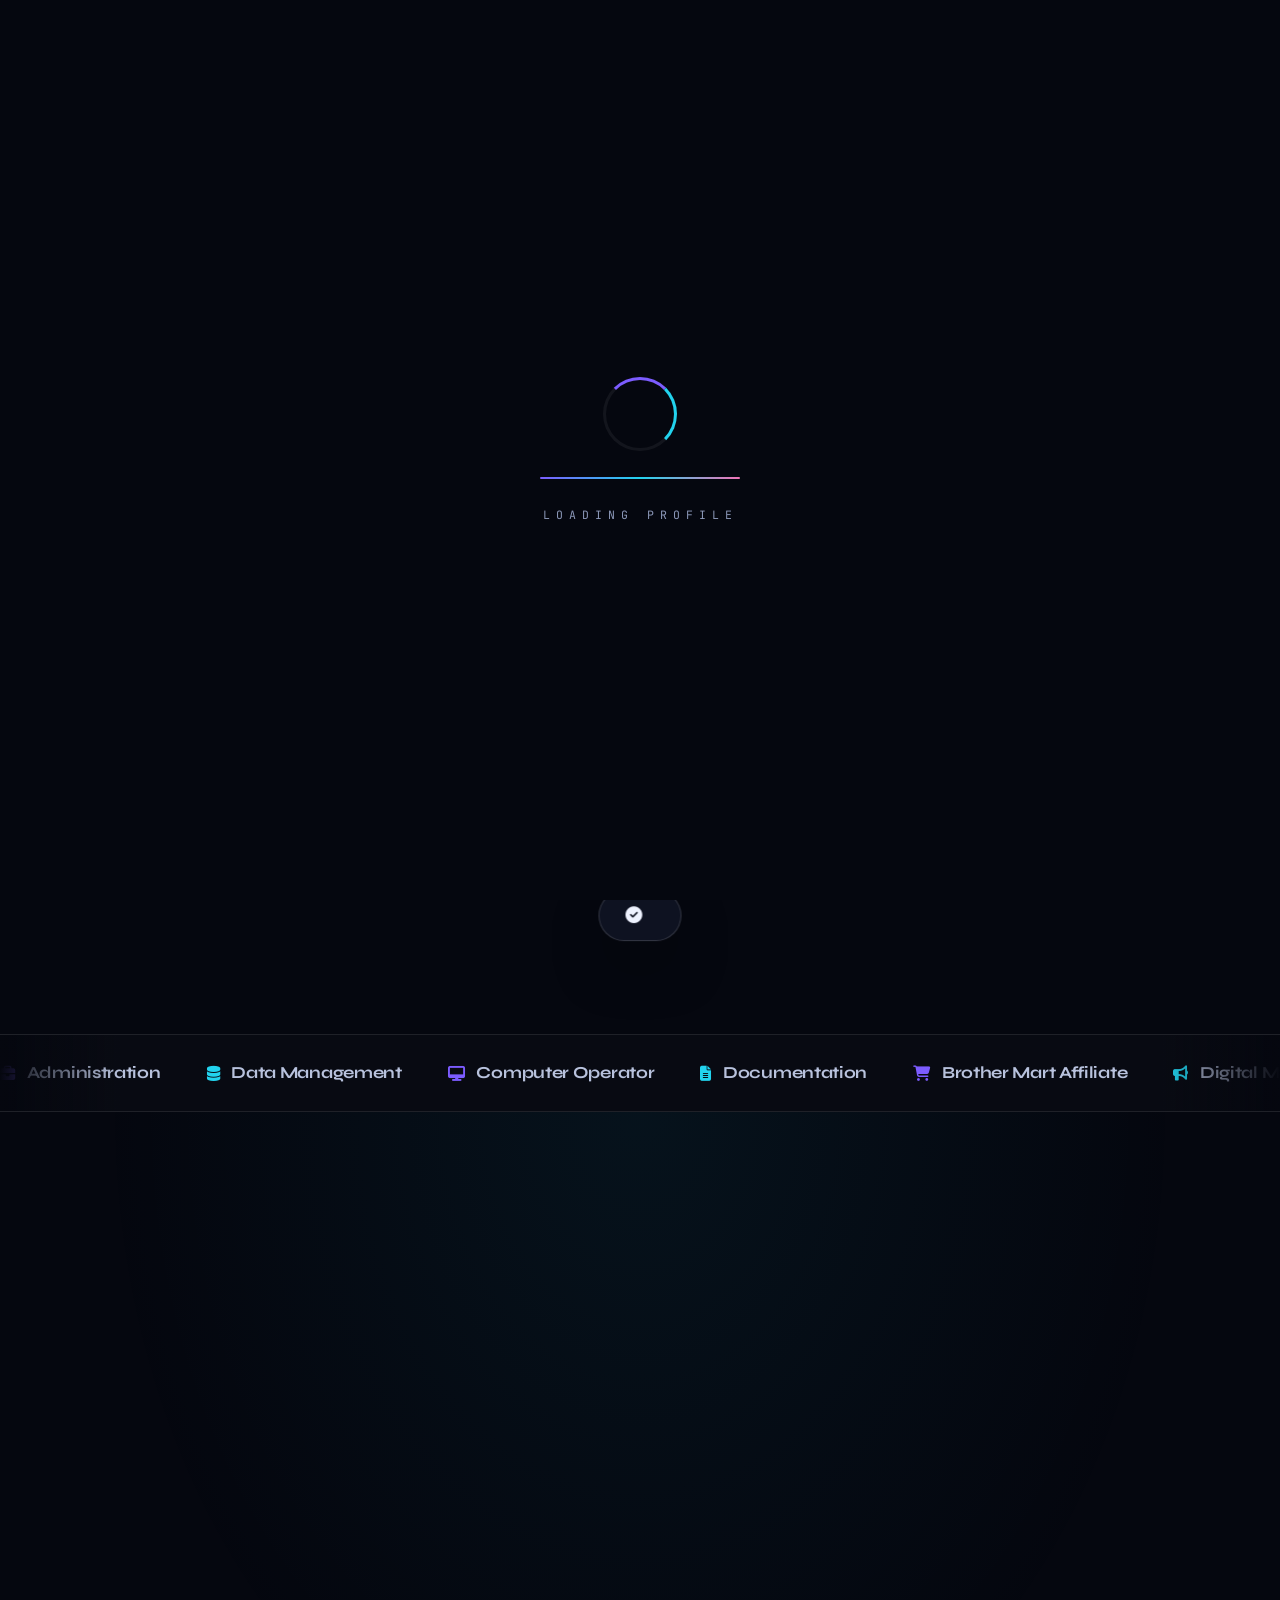
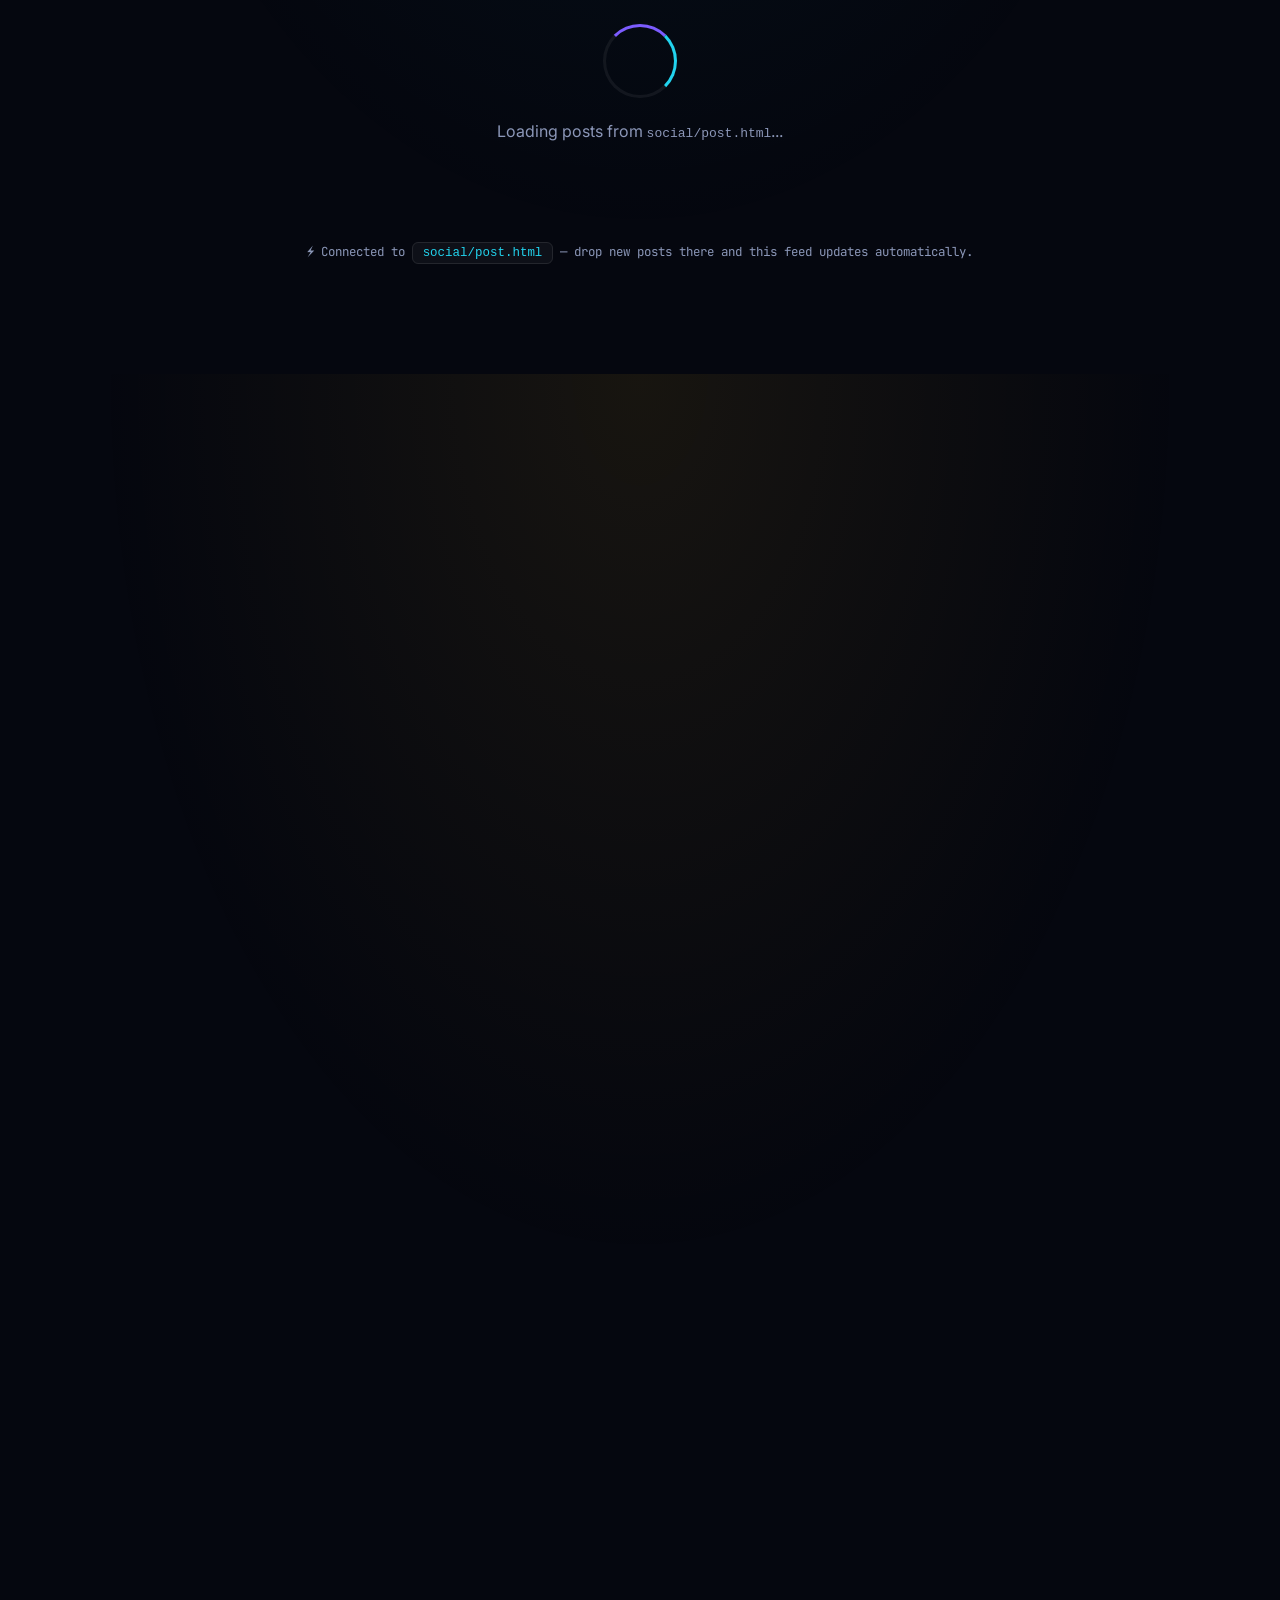
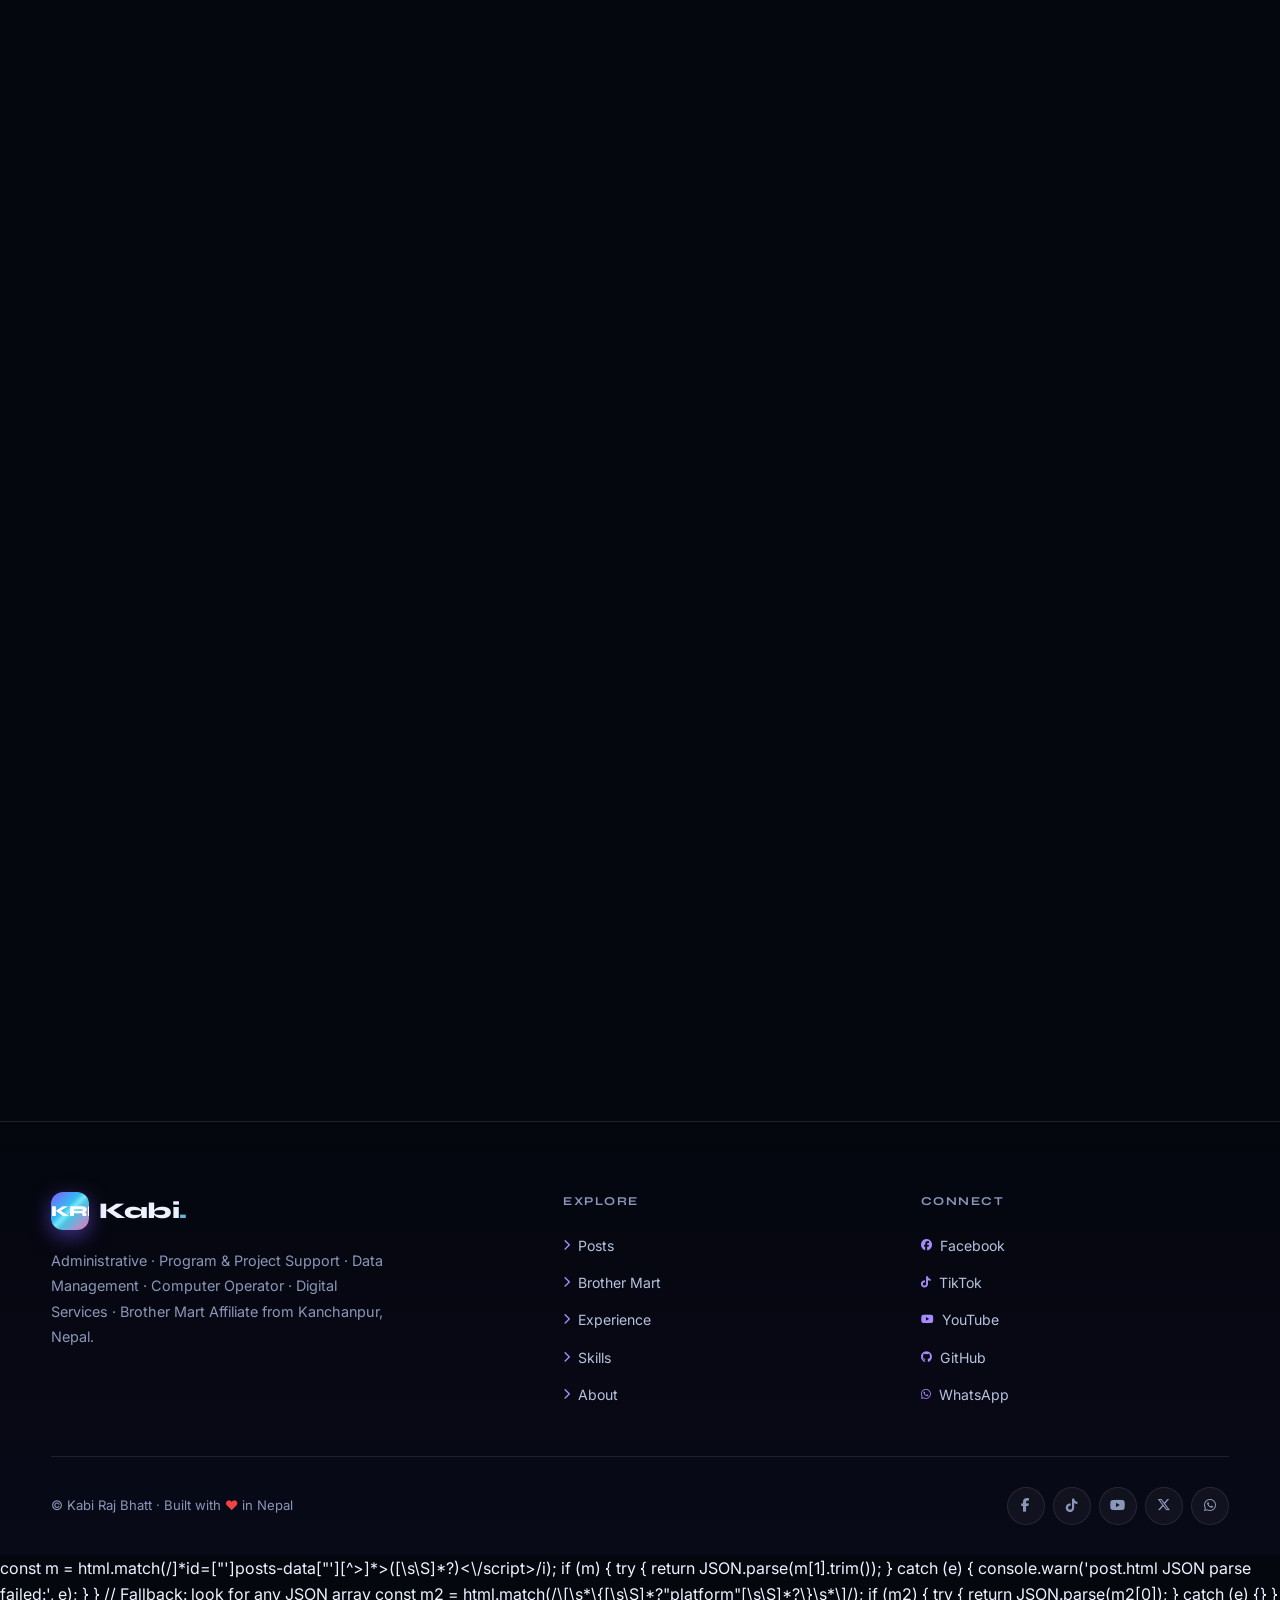
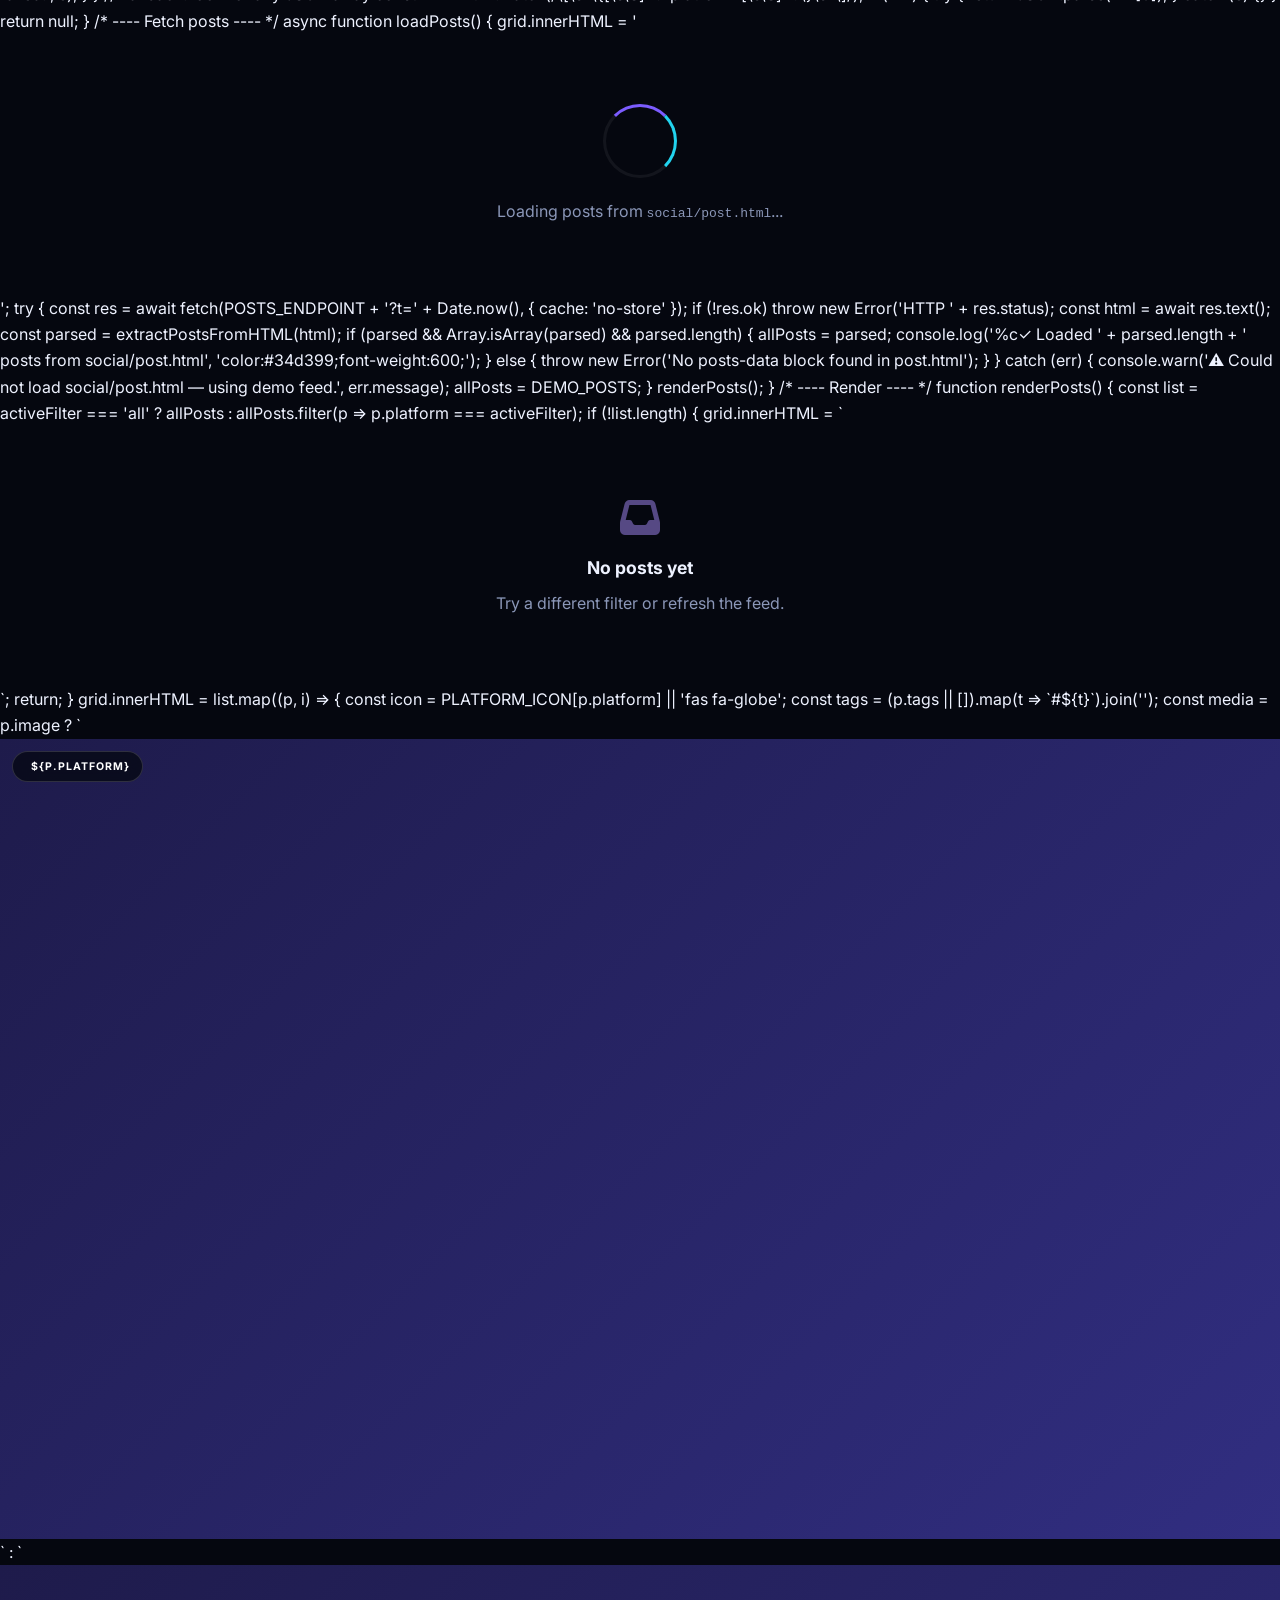
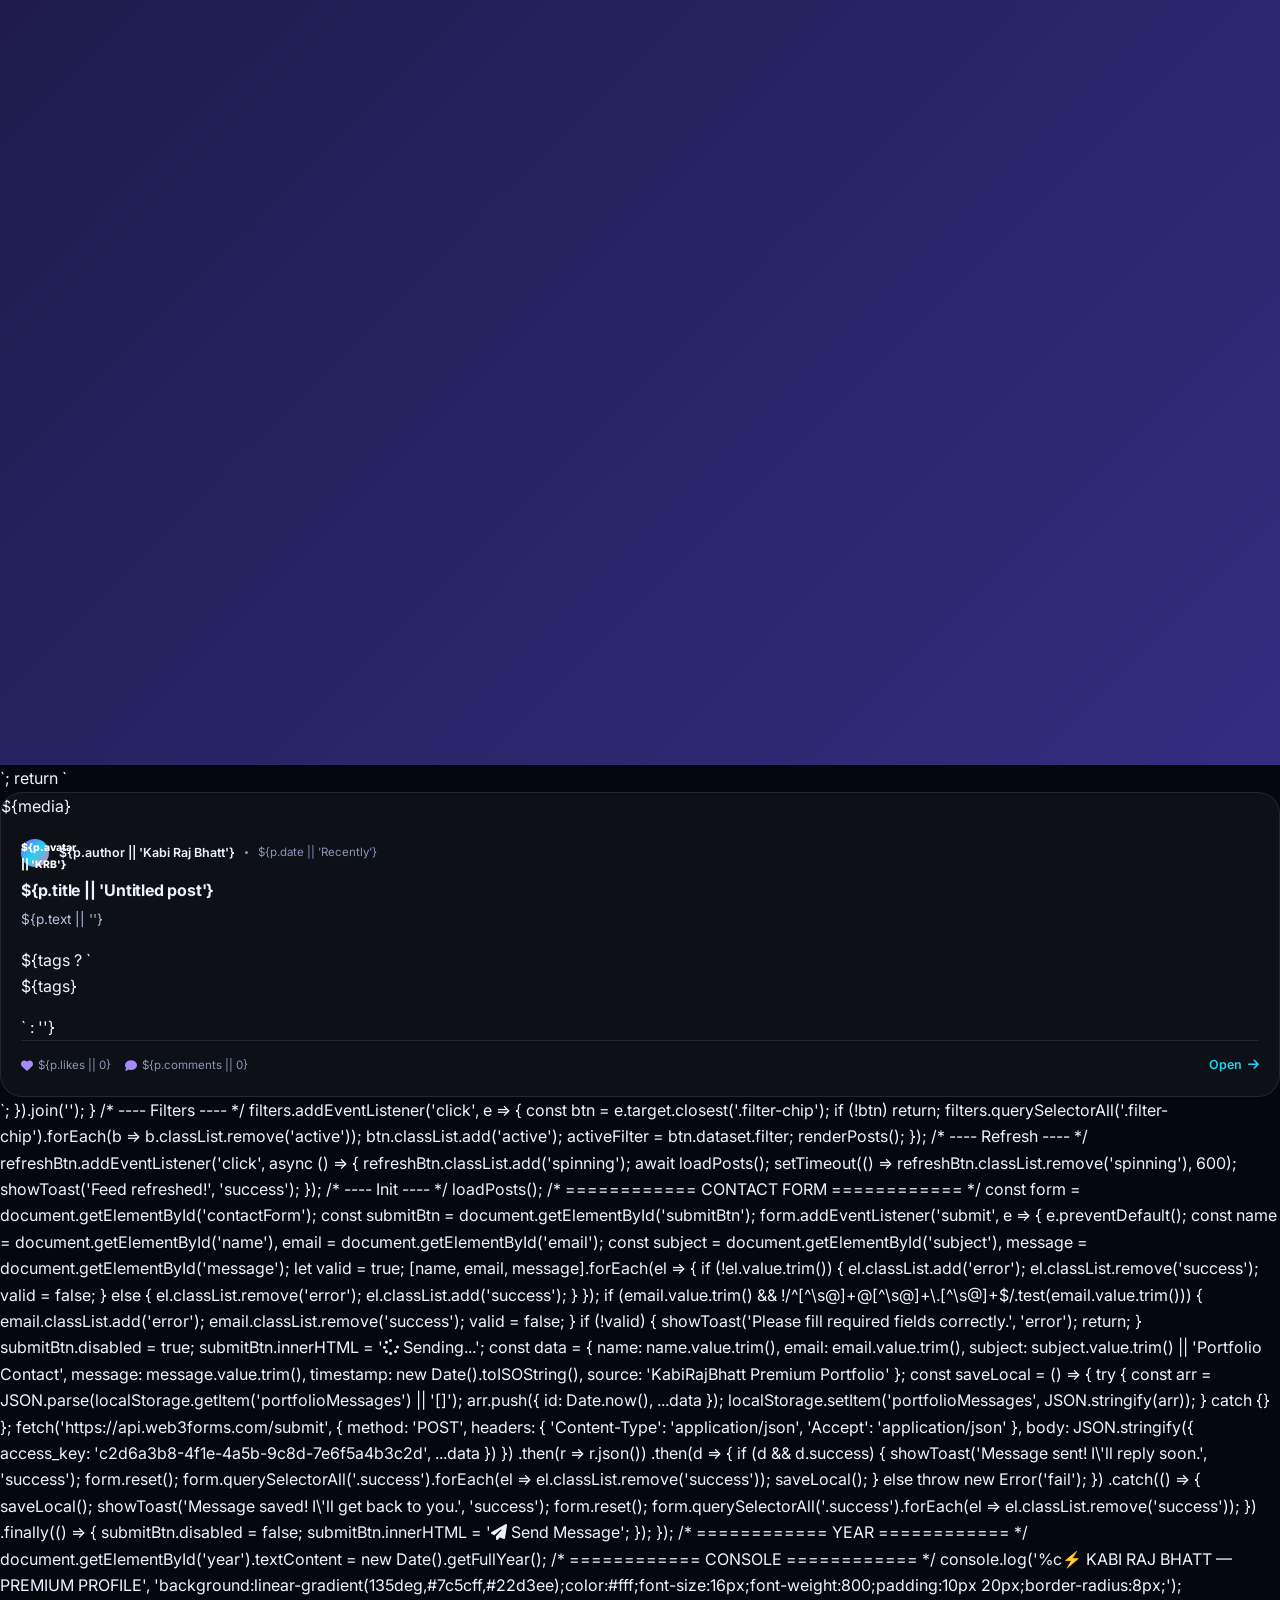
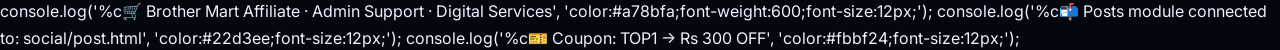
==== commit f8589446: "Update index.html" ====
--- a/index.html
+++ b/index.html
@@ -3,12 +3,12 @@
 <head>
 <meta charset="UTF-8" />
 <meta name="viewport" content="width=device-width, initial-scale=1.0" />
-<title>Kabi Raj Bhatt — Brother Mart Affiliate · Web Developer · AI Expert</title>
-<meta name="description" content="Kabi Raj Bhatt – Brother Mart Affiliate Partner. Get Rs 300 OFF with coupon TOP1. Premium Web Developer, AI Expert & Digital Marketer in Nepal." />
-<meta name="keywords" content="Brother Mart Affiliate, Kabi Raj Bhatt, TOP1 Coupon, Rs 300 Off, Web Developer Nepal, Digital Marketing, AI Expert" />
+<title>Kabi Raj Bhatt — Administrative · Digital Services · Brother Mart Affiliate</title>
+<meta name="description" content="Kabi Raj Bhatt — Administrative & Program Support, Data Management, Computer Operator, Digital Services & Brother Mart Affiliate Partner from Kanchanpur, Nepal." />
+<meta name="keywords" content="Kabi Raj Bhatt, Administrative Support, Data Entry, Computer Operator, Brother Mart Affiliate, TOP1 Coupon, Nepal" />
 <meta name="author" content="Kabi Raj Bhatt" />
-<meta property="og:title" content="Kabi Raj Bhatt | Brother Mart Affiliate" />
-<meta property="og:description" content="Get Rs 300 OFF with coupon TOP1. Premium portfolio of Kabi Raj Bhatt." />
+<meta property="og:title" content="Kabi Raj Bhatt — Administrative · Digital · Affiliate" />
+<meta property="og:description" content="Administrative, Data Management, Digital Services & Brother Mart Affiliate Partner." />
 <meta property="og:image" content="https://kabirajbhatt.com.np/images/profile.jpg" />
 <link rel="icon" href="data:image/svg+xml,<svg xmlns='http://www.w3.org/2000/svg' viewBox='0 0 100 100'><text y='.9em' font-size='90'>⚡</text></svg>" />
 
@@ -22,11 +22,10 @@
 *,*::before,*::after{margin:0;padding:0;box-sizing:border-box}
 :root{
   --bg:#05070f;
-  --bg-2:#0a0e1a;
   --surface:rgba(255,255,255,0.04);
   --surface-2:rgba(255,255,255,0.07);
   --border:rgba(255,255,255,0.09);
-  --border-2:rgba(255,255,255,0.15);
+  --border-2:rgba(255,255,255,0.16);
   --text:#eef2ff;
   --text-dim:#8b97b8;
   --text-mid:#b8c2dd;
@@ -51,8 +50,7 @@
 html{scroll-behavior:smooth;scroll-padding-top:100px}
 body{
   font-family:var(--font-body);background:var(--bg);color:var(--text);
-  line-height:1.65;overflow-x:hidden;-webkit-font-smoothing:antialiased;
-  position:relative;
+  line-height:1.65;overflow-x:hidden;-webkit-font-smoothing:antialiased;position:relative;
 }
 body::before{
   content:'';position:fixed;inset:0;z-index:0;pointer-events:none;
@@ -65,30 +63,29 @@
   content:'';position:fixed;inset:0;z-index:1;pointer-events:none;opacity:.5;
   background-image:url("data:image/svg+xml,%3Csvg viewBox='0 0 200 200' xmlns='http://www.w3.org/2000/svg'%3E%3Cfilter id='n'%3E%3CfeTurbulence type='fractalNoise' baseFrequency='.9' numOctaves='2'/%3E%3C/filter%3E%3Crect width='100%25' height='100%25' filter='url(%23n)' opacity='.035'/%3E%3C/svg%3E");
 }
-main,header,footer,.lightbox,.video-modal,.login-modal,.toast,.cursor,.cursor-dot{position:relative;z-index:2}
+main,header,footer,.modal,.toast,.cursor,.cursor-dot{position:relative;z-index:2}
 a{color:inherit;text-decoration:none;transition:.3s var(--ease)}
 ul{list-style:none}
 img{max-width:100%;display:block}
 button{font-family:inherit;cursor:pointer;border:none;background:none;color:inherit}
-input,textarea{font-family:inherit}
+input,textarea,select{font-family:inherit}
 ::selection{background:var(--violet);color:#fff}
 ::-webkit-scrollbar{width:10px}
 ::-webkit-scrollbar-track{background:#05070f}
 ::-webkit-scrollbar-thumb{background:linear-gradient(180deg,var(--violet),var(--cyan));border-radius:10px;border:2px solid #05070f}
-::-webkit-scrollbar-thumb:hover{background:linear-gradient(180deg,var(--cyan),var(--violet))}
 
 .container{width:min(1280px,92%);margin:0 auto}
-section{padding:120px 0;position:relative}
-
-/* ============ CUSTOM CURSOR ============ */
-.cursor,.cursor-dot{position:fixed;top:0;left:0;pointer-events:none;z-index:9999;border-radius:50%;transition:transform .18s var(--ease),width .3s,height .3s,opacity .3s}
-.cursor{width:38px;height:38px;border:1.5px solid rgba(167,139,250,.6);margin:-19px 0 0 -19px;backdrop-filter:blur(2px);transition:transform .12s ease-out,width .3s,height .3s,border-color .3s}
+section{padding:110px 0;position:relative}
+
+/* ============ CURSOR ============ */
+.cursor,.cursor-dot{position:fixed;top:0;left:0;pointer-events:none;z-index:9999;border-radius:50%}
+.cursor{width:38px;height:38px;border:1.5px solid rgba(167,139,250,.6);margin:-19px 0 0 -19px;backdrop-filter:blur(2px);transition:transform .12s ease-out,width .3s,height .3s}
 .cursor-dot{width:5px;height:5px;background:var(--cyan);margin:-2.5px 0 0 -2.5px;box-shadow:0 0 12px var(--cyan)}
 .cursor.hover{width:70px;height:70px;margin:-35px 0 0 -35px;border-color:var(--gold);background:rgba(251,191,36,.08)}
 @media (hover:none),(max-width:900px){.cursor,.cursor-dot{display:none}}
 
 /* ============ PRELOADER ============ */
-.preloader{position:fixed;inset:0;z-index:10000;background:#05070f;display:flex;align-items:center;justify-content:center;flex-direction:column;gap:26px;transition:opacity .7s ease,visibility .7s}
+.preloader{position:fixed;inset:0;z-index:10000;background:#05070f;display:flex;align-items:center;justify-content:center;flex-direction:column;gap:26px;transition:opacity .7s,visibility .7s}
 .preloader.done{opacity:0;visibility:hidden}
 .loader-ring{width:74px;height:74px;border-radius:50%;border:3px solid rgba(255,255,255,.06);border-top-color:var(--violet);border-right-color:var(--cyan);animation:spin 1s linear infinite}
 @keyframes spin{to{transform:rotate(360deg)}}
@@ -100,47 +97,29 @@
 /* ============ HEADER ============ */
 .header{position:fixed;top:0;left:0;width:100%;z-index:900;padding:18px 0;transition:.5s var(--ease)}
 .header.scrolled{padding:10px 0}
-.header .container{display:flex;align-items:center;justify-content:space-between;gap:20px}
+.header .container{display:flex;align-items:center;justify-content:space-between}
 .nav-shell{
   display:flex;align-items:center;justify-content:space-between;width:100%;
   padding:12px 14px 12px 24px;border-radius:100px;
   background:rgba(12,16,28,.55);backdrop-filter:blur(22px);-webkit-backdrop-filter:blur(22px);
-  border:1px solid var(--border);box-shadow:0 10px 40px rgba(0,0,0,.4);
-  transition:.5s var(--ease);
+  border:1px solid var(--border);box-shadow:0 10px 40px rgba(0,0,0,.4);transition:.5s var(--ease);
 }
 .header.scrolled .nav-shell{background:rgba(8,11,20,.85);border-color:var(--border-2)}
 .logo{display:flex;align-items:center;gap:10px;font-family:var(--font-display);font-weight:800;font-size:1.4rem;letter-spacing:-.5px}
-.logo-mark{
-  width:38px;height:38px;border-radius:12px;background:var(--grad);
-  display:grid;place-items:center;font-size:1rem;color:#fff;font-weight:900;
-  box-shadow:0 6px 20px rgba(124,92,255,.5);position:relative;overflow:hidden;
-}
+.logo-mark{width:38px;height:38px;border-radius:12px;background:var(--grad);display:grid;place-items:center;font-size:.95rem;color:#fff;font-weight:900;box-shadow:0 6px 20px rgba(124,92,255,.5);position:relative;overflow:hidden}
 .logo-mark::after{content:'';position:absolute;inset:0;background:linear-gradient(135deg,transparent 40%,rgba(255,255,255,.4),transparent 60%);animation:shine 3s infinite}
 @keyframes shine{0%{transform:translateX(-100%)}60%,100%{transform:translateX(100%)}}
 .logo-text span{background:var(--grad);-webkit-background-clip:text;background-clip:text;-webkit-text-fill-color:transparent}
 .nav-links{display:flex;align-items:center;gap:4px}
-.nav-links a{
-  padding:9px 16px;border-radius:100px;font-size:.88rem;font-weight:500;color:var(--text-mid);
-  position:relative;transition:.3s var(--ease);
-}
-.nav-links a:hover{color:#fff;background:var(--surface-2)}
-.nav-links a.active{color:#fff;background:var(--surface-2)}
+.nav-links a{padding:9px 15px;border-radius:100px;font-size:.86rem;font-weight:500;color:var(--text-mid);position:relative;transition:.3s var(--ease)}
+.nav-links a:hover,.nav-links a.active{color:#fff;background:var(--surface-2)}
 .nav-links a.active::before{content:'';position:absolute;bottom:4px;left:50%;transform:translateX(-50%);width:4px;height:4px;border-radius:50%;background:var(--cyan);box-shadow:0 0 8px var(--cyan)}
 .nav-actions{display:flex;align-items:center;gap:8px}
-.icon-btn{
-  width:42px;height:42px;border-radius:50%;display:grid;place-items:center;
-  background:var(--surface);border:1px solid var(--border);color:var(--text);
-  transition:.3s var(--ease);font-size:.95rem;
-}
+.icon-btn{width:42px;height:42px;border-radius:50%;display:grid;place-items:center;background:var(--surface);border:1px solid var(--border);color:var(--text);transition:.3s var(--ease);font-size:.95rem}
 .icon-btn:hover{background:var(--surface-2);transform:translateY(-2px);border-color:var(--border-2)}
 .icon-btn.gold{background:var(--grad-gold);color:#0a0e1a;border-color:transparent;box-shadow:0 6px 18px rgba(251,191,36,.35)}
-.icon-btn.gold:hover{box-shadow:0 10px 28px rgba(251,191,36,.55)}
 .menu-toggle{display:none}
-.btn{
-  display:inline-flex;align-items:center;gap:.55rem;padding:.85rem 1.7rem;border-radius:100px;
-  font-weight:600;font-size:.9rem;transition:.4s var(--ease);position:relative;overflow:hidden;
-  white-space:nowrap;
-}
+.btn{display:inline-flex;align-items:center;gap:.55rem;padding:.85rem 1.7rem;border-radius:100px;font-weight:600;font-size:.9rem;transition:.4s var(--ease);position:relative;overflow:hidden;white-space:nowrap}
 .btn-primary{background:var(--grad);color:#fff;box-shadow:var(--shadow-glow)}
 .btn-primary::after{content:'';position:absolute;inset:0;background:linear-gradient(135deg,transparent 30%,rgba(255,255,255,.35) 50%,transparent 70%);transform:translateX(-100%);transition:.6s}
 .btn-primary:hover::after{transform:translateX(100%)}
@@ -153,85 +132,43 @@
 .btn-sm{padding:.55rem 1.2rem;font-size:.8rem}
 
 /* ============ HERO ============ */
-.hero{padding-top:190px;padding-bottom:80px;min-height:100vh;display:flex;align-items:center}
+.hero{padding-top:190px;padding-bottom:70px;min-height:100vh;display:flex;align-items:center}
 .hero-grid{display:grid;grid-template-columns:1.15fr .85fr;gap:60px;align-items:center}
-.status-pill{
-  display:inline-flex;align-items:center;gap:10px;padding:8px 18px;border-radius:100px;
-  background:var(--surface);border:1px solid var(--border);font-size:.78rem;color:var(--text-mid);
-  margin-bottom:26px;font-weight:500;
-}
+.status-pill{display:inline-flex;align-items:center;gap:10px;padding:8px 18px;border-radius:100px;background:var(--surface);border:1px solid var(--border);font-size:.78rem;color:var(--text-mid);margin-bottom:26px;font-weight:500}
 .status-dot{width:8px;height:8px;border-radius:50%;background:var(--green);position:relative;box-shadow:0 0 12px var(--green)}
 .status-dot::after{content:'';position:absolute;inset:-4px;border-radius:50%;border:1.5px solid var(--green);animation:pulse-ring 1.8s infinite}
 @keyframes pulse-ring{0%{transform:scale(.7);opacity:1}100%{transform:scale(2);opacity:0}}
-.hero h1{
-  font-family:var(--font-display);font-size:clamp(2.6rem,5.6vw,4.6rem);line-height:1.02;
-  font-weight:800;letter-spacing:-2px;margin-bottom:22px;
-}
-.hero h1 .grad{background:var(--grad);-webkit-background-clip:text;background-clip:text;-webkit-text-fill-color:transparent;display:inline-block}
-.hero h1 .line{display:block;overflow:hidden}
-.hero h1 .line span{display:inline-block;animation:riseUp .9s var(--ease) both}
-@keyframes riseUp{from{transform:translateY(110%)}to{transform:translateY(0)}}
-.hero-sub{
-  font-size:1.06rem;color:var(--text-mid);max-width:520px;margin-bottom:34px;line-height:1.75;
-}
+.hero h1{font-family:var(--font-display);font-size:clamp(2.4rem,5.2vw,4.3rem);line-height:1.05;font-weight:800;letter-spacing:-2px;margin-bottom:20px}
+.hero h1 .grad{background:var(--grad);-webkit-background-clip:text;background-clip:text;-webkit-text-fill-color:transparent}
+.hero-sub{font-size:1.05rem;color:var(--text-mid);max-width:540px;margin-bottom:30px;line-height:1.75}
 .hero-sub strong{color:var(--text);font-weight:600}
-.type-wrap{font-family:var(--font-mono);font-size:.88rem;color:var(--cyan);margin-bottom:18px;letter-spacing:.5px}
-.type-wrap .bracket{color:var(--text-dim)}
+.type-wrap{font-family:var(--font-mono);font-size:.86rem;color:var(--cyan);margin-bottom:16px;letter-spacing:.3px}
 .type-cursor{display:inline-block;width:8px;height:15px;background:var(--cyan);vertical-align:middle;margin-left:2px;animation:blink 1s steps(2) infinite;box-shadow:0 0 10px var(--cyan)}
 @keyframes blink{50%{opacity:0}}
-.hero-cta{display:flex;flex-wrap:wrap;gap:12px;margin-bottom:44px}
+.hero-cta{display:flex;flex-wrap:wrap;gap:12px;margin-bottom:40px}
 .hero-stats{display:flex;gap:12px;flex-wrap:wrap}
-.stat-card{
-  flex:1;min-width:110px;padding:18px 20px;border-radius:var(--radius-sm);
-  background:var(--surface);border:1px solid var(--border);transition:.4s var(--ease);
-  position:relative;overflow:hidden;
-}
+.stat-card{flex:1;min-width:110px;padding:16px 18px;border-radius:var(--radius-sm);background:var(--surface);border:1px solid var(--border);transition:.4s var(--ease);position:relative;overflow:hidden}
 .stat-card::before{content:'';position:absolute;top:0;left:0;width:100%;height:2px;background:var(--grad);transform:scaleX(0);transform-origin:left;transition:.5s var(--ease)}
 .stat-card:hover::before{transform:scaleX(1)}
 .stat-card:hover{background:var(--surface-2);border-color:var(--border-2);transform:translateY(-5px)}
-.stat-num{font-family:var(--font-display);font-size:1.7rem;font-weight:800;line-height:1;background:var(--grad);-webkit-background-clip:text;background-clip:text;-webkit-text-fill-color:transparent}
-.stat-lbl{font-size:.7rem;color:var(--text-dim);text-transform:uppercase;letter-spacing:1.5px;margin-top:6px;font-weight:600}
+.stat-num{font-family:var(--font-display);font-size:1.6rem;font-weight:800;line-height:1;background:var(--grad);-webkit-background-clip:text;background-clip:text;-webkit-text-fill-color:transparent}
+.stat-lbl{font-size:.68rem;color:var(--text-dim);text-transform:uppercase;letter-spacing:1.5px;margin-top:6px;font-weight:600}
 
 /* Hero Visual */
 .hero-visual{position:relative;display:flex;justify-content:center;align-items:center}
-.orb{
-  position:relative;width:min(420px,85vw);aspect-ratio:1;
-  border-radius:50%;display:grid;place-items:center;
-}
-.orb::before{
-  content:'';position:absolute;inset:-4px;border-radius:50%;
-  background:conic-gradient(from 0deg,var(--violet),var(--cyan),var(--pink),var(--gold),var(--violet));
-  animation:spin 8s linear infinite;
-  filter:blur(2px);
-  mask:radial-gradient(farthest-side,transparent calc(100% - 6px),#000 calc(100% - 5px));
-  -webkit-mask:radial-gradient(farthest-side,transparent calc(100% - 6px),#000 calc(100% - 5px));
-}
-.orb::after{
-  content:'';position:absolute;inset:-60px;border-radius:50%;
-  background:radial-gradient(circle,rgba(124,92,255,.35),transparent 65%);
-  filter:blur(30px);z-index:-1;animation:breathe 5s ease-in-out infinite;
-}
+.orb{position:relative;width:min(400px,82vw);aspect-ratio:1;border-radius:50%;display:grid;place-items:center}
+.orb::before{content:'';position:absolute;inset:-4px;border-radius:50%;background:conic-gradient(from 0deg,var(--violet),var(--cyan),var(--pink),var(--gold),var(--violet));animation:spin 8s linear infinite;filter:blur(2px);mask:radial-gradient(farthest-side,transparent calc(100% - 6px),#000 calc(100% - 5px));-webkit-mask:radial-gradient(farthest-side,transparent calc(100% - 6px),#000 calc(100% - 5px))}
+.orb::after{content:'';position:absolute;inset:-60px;border-radius:50%;background:radial-gradient(circle,rgba(124,92,255,.35),transparent 65%);filter:blur(30px);z-index:-1;animation:breathe 5s ease-in-out infinite}
 @keyframes breathe{0%,100%{transform:scale(1);opacity:.8}50%{transform:scale(1.12);opacity:1}}
-.orb-photo{
-  width:calc(100% - 24px);height:calc(100% - 24px);border-radius:50%;overflow:hidden;
-  background:linear-gradient(135deg,#1e1b4b,#312e81);
-  display:grid;place-items:center;position:relative;z-index:1;
-  box-shadow:inset 0 0 60px rgba(0,0,0,.5);
-}
+.orb-photo{width:calc(100% - 24px);height:calc(100% - 24px);border-radius:50%;overflow:hidden;background:linear-gradient(135deg,#1e1b4b,#312e81);display:grid;place-items:center;position:relative;z-index:1;box-shadow:inset 0 0 60px rgba(0,0,0,.5)}
 .orb-photo img{width:100%;height:100%;object-fit:cover;transition:.7s var(--ease)}
 .orb:hover .orb-photo img{transform:scale(1.08)}
 .orb-photo .avatar-fallback{font-size:8rem;display:none}
+.orb-photo img.error{display:none}
 .orb-photo img.error + .avatar-fallback{display:block}
-.orb-photo img.error{display:none}
-
-.orbit-badge{
-  position:absolute;display:flex;align-items:center;gap:8px;padding:10px 16px;border-radius:100px;
-  background:rgba(10,14,26,.8);backdrop-filter:blur(16px);border:1px solid var(--border-2);
-  font-size:.76rem;font-weight:600;white-space:nowrap;box-shadow:0 12px 30px rgba(0,0,0,.4);
-  animation:floatY 5s ease-in-out infinite;
-}
+.orbit-badge{position:absolute;display:flex;align-items:center;gap:8px;padding:10px 16px;border-radius:100px;background:rgba(10,14,26,.8);backdrop-filter:blur(16px);border:1px solid var(--border-2);font-size:.75rem;font-weight:600;white-space:nowrap;box-shadow:0 12px 30px rgba(0,0,0,.4);animation:floatY 5s ease-in-out infinite}
 .orbit-badge i{font-size:.9rem}
-.orbit-badge.b1{top:6%;left:-12%;animation-delay:0s}
+.orbit-badge.b1{top:6%;left:-12%}
 .orbit-badge.b2{bottom:14%;right:-12%;animation-delay:1.6s}
 .orbit-badge.b3{top:50%;right:-22%;animation-delay:.8s}
 .orbit-badge.b1 i{color:var(--cyan)}
@@ -240,76 +177,116 @@
 @keyframes floatY{0%,100%{transform:translateY(0)}50%{transform:translateY(-14px)}}
 
 /* ============ MARQUEE ============ */
-.marquee{
-  padding:26px 0;border-top:1px solid var(--border);border-bottom:1px solid var(--border);
-  overflow:hidden;background:rgba(255,255,255,.015);position:relative;
-}
+.marquee{padding:24px 0;border-top:1px solid var(--border);border-bottom:1px solid var(--border);overflow:hidden;background:rgba(255,255,255,.015);position:relative}
 .marquee::before,.marquee::after{content:'';position:absolute;top:0;bottom:0;width:120px;z-index:2;pointer-events:none}
 .marquee::before{left:0;background:linear-gradient(90deg,var(--bg),transparent)}
 .marquee::after{right:0;background:linear-gradient(-90deg,var(--bg),transparent)}
-.marquee-track{display:flex;gap:50px;animation:scrollX 30s linear infinite;width:max-content}
+.marquee-track{display:flex;gap:46px;animation:scrollX 35s linear infinite;width:max-content}
 .marquee-track:hover{animation-play-state:paused}
-.marquee-item{
-  display:flex;align-items:center;gap:12px;font-family:var(--font-display);font-weight:700;
-  font-size:1.15rem;color:var(--text-mid);white-space:nowrap;letter-spacing:-.3px;
-}
-.marquee-item i{color:var(--violet);font-size:1rem}
+.marquee-item{display:flex;align-items:center;gap:12px;font-family:var(--font-display);font-weight:700;font-size:1.05rem;color:var(--text-mid);white-space:nowrap;letter-spacing:-.3px}
+.marquee-item i{color:var(--violet);font-size:.95rem}
 .marquee-item:nth-child(even) i{color:var(--cyan)}
 @keyframes scrollX{to{transform:translateX(-50%)}}
 
 /* ============ SECTION HEAD ============ */
-.section-head{text-align:center;margin-bottom:70px}
-.section-tag{
-  display:inline-flex;align-items:center;gap:8px;padding:7px 18px;border-radius:100px;
-  background:var(--surface);border:1px solid var(--border);font-size:.72rem;font-weight:600;
-  letter-spacing:2.5px;text-transform:uppercase;color:var(--violet-2);margin-bottom:18px;
-}
+.section-head{text-align:center;margin-bottom:60px}
+.section-tag{display:inline-flex;align-items:center;gap:8px;padding:7px 18px;border-radius:100px;background:var(--surface);border:1px solid var(--border);font-size:.72rem;font-weight:600;letter-spacing:2.5px;text-transform:uppercase;color:var(--violet-2);margin-bottom:16px}
 .section-tag i{color:var(--gold)}
-.section-head h2{
-  font-family:var(--font-display);font-size:clamp(2rem,4.2vw,3.2rem);font-weight:800;
-  letter-spacing:-1.5px;line-height:1.1;margin-bottom:16px;
-}
+.section-head h2{font-family:var(--font-display);font-size:clamp(1.9rem,4vw,3rem);font-weight:800;letter-spacing:-1.5px;line-height:1.1;margin-bottom:14px}
 .section-head h2 .grad{background:var(--grad);-webkit-background-clip:text;background-clip:text;-webkit-text-fill-color:transparent}
-.section-head p{color:var(--text-mid);max-width:600px;margin:0 auto;font-size:1.02rem}
-
-/* ============ AFFILIATE SECTION ============ */
-.affiliate{
-  background:radial-gradient(ellipse at 50% 0%,rgba(251,191,36,.08),transparent 60%);
-}
+.section-head p{color:var(--text-mid);max-width:620px;margin:0 auto;font-size:1rem}
+
+/* ============ POSTS / SOCIAL MODULE ============ */
+.posts-section{background:radial-gradient(ellipse at 50% 0%,rgba(34,211,238,.06),transparent 60%)}
+.posts-toolbar{
+  display:flex;align-items:center;justify-content:space-between;gap:16px;flex-wrap:wrap;
+  margin-bottom:32px;padding:16px 22px;border-radius:100px;
+  background:var(--surface);border:1px solid var(--border);backdrop-filter:blur(14px);
+}
+.posts-filters{display:flex;gap:6px;flex-wrap:wrap}
+.filter-chip{
+  padding:8px 16px;border-radius:100px;font-size:.78rem;font-weight:600;
+  background:transparent;border:1px solid var(--border);color:var(--text-mid);
+  transition:.3s var(--ease);cursor:pointer;
+}
+.filter-chip:hover{border-color:var(--border-2);color:#fff}
+.filter-chip.active{background:var(--grad);border-color:transparent;color:#fff;box-shadow:0 8px 20px -8px rgba(124,92,255,.7)}
+.posts-refresh{
+  display:inline-flex;align-items:center;gap:8px;padding:9px 18px;border-radius:100px;
+  background:var(--surface-2);border:1px solid var(--border-2);font-size:.78rem;font-weight:600;
+  color:var(--text);transition:.3s var(--ease);
+}
+.posts-refresh:hover{background:var(--grad);color:#fff;border-color:transparent;transform:translateY(-2px)}
+.posts-refresh i{transition:.5s}
+.posts-refresh.spinning i{transform:rotate(360deg)}
+
+.posts-grid{display:grid;grid-template-columns:repeat(auto-fill,minmax(300px,1fr));gap:22px}
+.post-card{
+  border-radius:var(--radius);overflow:hidden;background:var(--surface);
+  border:1px solid var(--border);transition:.5s var(--ease);
+  display:flex;flex-direction:column;position:relative;
+  animation:postIn .5s var(--ease) both;
+}
+@keyframes postIn{from{opacity:0;transform:translateY(20px)}to{opacity:1;transform:translateY(0)}}
+.post-card:hover{transform:translateY(-8px);border-color:var(--border-2);box-shadow:0 30px 60px -30px rgba(124,92,255,.5)}
+.post-media{position:relative;aspect-ratio:16/10;overflow:hidden;background:linear-gradient(135deg,#1e1b4b,#312e81)}
+.post-media img{width:100%;height:100%;object-fit:cover;transition:.6s var(--ease)}
+.post-card:hover .post-media img{transform:scale(1.07)}
+.post-media.no-img{display:grid;place-items:center;font-size:3rem;color:rgba(255,255,255,.25)}
+.post-source{
+  position:absolute;top:12px;left:12px;z-index:2;
+  display:inline-flex;align-items:center;gap:6px;padding:6px 12px;border-radius:100px;
+  background:rgba(5,7,15,.75);backdrop-filter:blur(10px);border:1px solid rgba(255,255,255,.15);
+  font-size:.66rem;font-weight:700;letter-spacing:1px;text-transform:uppercase;color:#fff;
+}
+.post-source i{font-size:.8rem}
+.post-source[data-p="facebook"] i{color:#1877f2}
+.post-source[data-p="tiktok"] i{color:#ff0050}
+.post-source[data-p="youtube"] i{color:#ff0000}
+.post-source[data-p="instagram"] i{color:#e1306c}
+.post-source[data-p="website"] i{color:var(--cyan)}
+.post-body{padding:20px;flex:1;display:flex;flex-direction:column}
+.post-meta{display:flex;align-items:center;gap:10px;margin-bottom:12px;font-size:.72rem;color:var(--text-dim)}
+.post-meta .avatar{width:28px;height:28px;border-radius:50%;background:var(--grad);display:grid;place-items:center;font-size:.65rem;font-weight:800;color:#fff;flex-shrink:0}
+.post-meta .author{color:var(--text);font-weight:600;font-size:.78rem}
+.post-meta .dot{width:3px;height:3px;border-radius:50%;background:var(--text-dim)}
+.post-title{font-size:1rem;font-weight:700;margin-bottom:8px;line-height:1.4;letter-spacing:-.2px;display:-webkit-box;-webkit-line-clamp:2;-webkit-box-orient:vertical;overflow:hidden}
+.post-text{font-size:.85rem;color:var(--text-mid);line-height:1.6;margin-bottom:16px;flex:1;display:-webkit-box;-webkit-line-clamp:3;-webkit-box-orient:vertical;overflow:hidden}
+.post-tags{display:flex;gap:6px;flex-wrap:wrap;margin-bottom:14px}
+.post-tags span{font-size:.66rem;color:var(--violet-2);background:rgba(124,92,255,.1);padding:3px 10px;border-radius:100px;font-weight:600}
+.post-foot{display:flex;align-items:center;justify-content:space-between;padding-top:14px;border-top:1px solid var(--border);margin-top:auto}
+.post-stats{display:flex;gap:14px;font-size:.72rem;color:var(--text-dim)}
+.post-stats span{display:flex;align-items:center;gap:5px}
+.post-stats i{font-size:.75rem;color:var(--violet-2)}
+.post-open{display:inline-flex;align-items:center;gap:6px;font-size:.78rem;font-weight:600;color:var(--cyan);transition:.3s}
+.post-open:hover{color:var(--gold);transform:translateX(3px)}
+
+.posts-empty,.posts-loading{
+  grid-column:1/-1;text-align:center;padding:70px 20px;color:var(--text-dim);
+}
+.posts-loading .loader-ring{margin:0 auto 20px}
+.posts-empty i{font-size:2.5rem;margin-bottom:16px;color:var(--violet-2);opacity:.5}
+.posts-empty h4{color:var(--text);font-size:1.1rem;margin-bottom:8px;font-weight:700}
+.posts-module-note{
+  margin-top:28px;text-align:center;font-size:.78rem;color:var(--text-dim);
+  font-family:var(--font-mono);
+}
+.posts-module-note code{background:var(--surface);padding:3px 10px;border-radius:6px;border:1px solid var(--border);color:var(--cyan)}
+
+/* ============ AFFILIATE ============ */
+.affiliate{background:radial-gradient(ellipse at 50% 0%,rgba(251,191,36,.08),transparent 60%)}
 .aff-grid{display:grid;grid-template-columns:1fr 1.15fr;gap:50px;align-items:center}
-.aff-visual{
-  position:relative;border-radius:var(--radius-lg);overflow:hidden;
-  padding:60px 40px;text-align:center;
-  background:linear-gradient(160deg,rgba(251,191,36,.12),rgba(244,114,182,.06),rgba(124,92,255,.1));
-  border:1px solid rgba(251,191,36,.2);
-  box-shadow:0 40px 100px -40px rgba(251,191,36,.35);
-}
-.aff-visual::before{
-  content:'';position:absolute;inset:0;
-  background-image:radial-gradient(circle at 20% 20%,rgba(251,191,36,.15),transparent 40%),
-                   radial-gradient(circle at 80% 80%,rgba(244,114,182,.12),transparent 40%);
-  pointer-events:none;
-}
+.aff-visual{position:relative;border-radius:var(--radius-lg);overflow:hidden;padding:60px 40px;text-align:center;background:linear-gradient(160deg,rgba(251,191,36,.12),rgba(244,114,182,.06),rgba(124,92,255,.1));border:1px solid rgba(251,191,36,.2);box-shadow:0 40px 100px -40px rgba(251,191,36,.35)}
+.aff-visual::before{content:'';position:absolute;inset:0;background-image:radial-gradient(circle at 20% 20%,rgba(251,191,36,.15),transparent 40%),radial-gradient(circle at 80% 80%,rgba(244,114,182,.12),transparent 40%);pointer-events:none}
 .aff-emoji{font-size:6rem;line-height:1;margin-bottom:20px;display:block;animation:floatY 4s ease-in-out infinite;filter:drop-shadow(0 20px 30px rgba(251,191,36,.4))}
 .aff-brand{font-family:var(--font-display);font-size:2rem;font-weight:800;letter-spacing:-1px;margin-bottom:6px;position:relative}
 .aff-role{font-family:var(--font-mono);font-size:.8rem;color:var(--gold);letter-spacing:3px;text-transform:uppercase;position:relative}
-.aff-verified{
-  display:inline-flex;align-items:center;gap:8px;margin-top:22px;padding:9px 18px;border-radius:100px;
-  background:rgba(52,211,153,.12);border:1px solid rgba(52,211,153,.3);
-  color:var(--green);font-size:.78rem;font-weight:600;position:relative;
-}
-.aff-content h3{
-  font-family:var(--font-display);font-size:clamp(1.8rem,3.4vw,2.6rem);font-weight:800;
-  letter-spacing:-1.2px;line-height:1.15;margin-bottom:18px;
-}
+.aff-verified{display:inline-flex;align-items:center;gap:8px;margin-top:22px;padding:9px 18px;border-radius:100px;background:rgba(52,211,153,.12);border:1px solid rgba(52,211,153,.3);color:var(--green);font-size:.78rem;font-weight:600;position:relative}
+.aff-content h3{font-family:var(--font-display);font-size:clamp(1.8rem,3.4vw,2.5rem);font-weight:800;letter-spacing:-1.2px;line-height:1.15;margin-bottom:18px}
 .aff-content h3 .hl{color:var(--gold)}
-.aff-content > p{color:var(--text-mid);margin-bottom:30px;font-size:1.02rem;line-height:1.75}
+.aff-content > p{color:var(--text-mid);margin-bottom:30px;font-size:1rem;line-height:1.75}
 .offer-grid{display:grid;grid-template-columns:1fr 1fr;gap:18px;margin-bottom:30px}
-.offer{
-  padding:26px 22px;border-radius:var(--radius);background:var(--surface);
-  border:1px solid var(--border);position:relative;overflow:hidden;
-  transition:.4s var(--ease);
-}
+.offer{padding:26px 22px;border-radius:var(--radius);background:var(--surface);border:1px solid var(--border);position:relative;overflow:hidden;transition:.4s var(--ease)}
 .offer::before{content:'';position:absolute;top:0;left:0;width:100%;height:3px;background:var(--grad);transform:scaleX(0);transform-origin:left;transition:.5s}
 .offer:hover::before{transform:scaleX(1)}
 .offer:hover{transform:translateY(-8px);border-color:var(--border-2);background:var(--surface-2);box-shadow:0 30px 60px -30px rgba(124,92,255,.4)}
@@ -319,170 +296,57 @@
 .offer-icon{font-size:1.9rem;margin-bottom:12px;display:block}
 .offer-title{font-weight:700;font-size:.95rem;margin-bottom:6px;color:var(--text)}
 .offer-desc{font-size:.8rem;color:var(--text-dim);margin-bottom:16px;line-height:1.5}
-.code-box{
-  display:flex;align-items:center;justify-content:space-between;gap:10px;
-  padding:12px 16px;border-radius:14px;background:rgba(0,0,0,.35);
-  border:1px dashed rgba(251,191,36,.4);font-family:var(--font-mono);font-weight:700;
-  letter-spacing:2px;font-size:1.05rem;color:var(--gold);margin-bottom:12px;
-}
+.code-box{display:flex;align-items:center;justify-content:space-between;gap:10px;padding:12px 16px;border-radius:14px;background:rgba(0,0,0,.35);border:1px dashed rgba(251,191,36,.4);font-family:var(--font-mono);font-weight:700;letter-spacing:2px;font-size:1.05rem;color:var(--gold);margin-bottom:12px}
 .link-text{font-family:var(--font-mono);font-size:.7rem;color:var(--text-dim);word-break:break-all;margin-bottom:12px;line-height:1.5}
-.copy-btn{
-  width:100%;display:flex;align-items:center;justify-content:center;gap:8px;
-  padding:11px;border-radius:12px;background:var(--surface-2);border:1px solid var(--border-2);
-  font-size:.82rem;font-weight:600;color:var(--text);transition:.3s var(--ease);
-}
+.copy-btn{width:100%;display:flex;align-items:center;justify-content:center;gap:8px;padding:11px;border-radius:12px;background:var(--surface-2);border:1px solid var(--border-2);font-size:.82rem;font-weight:600;color:var(--text);transition:.3s var(--ease)}
 .copy-btn:hover{background:var(--grad);color:#fff;border-color:transparent;transform:translateY(-2px)}
 .copy-btn.copied{background:rgba(52,211,153,.2);border-color:var(--green);color:var(--green)}
 .aff-cta{display:flex;flex-wrap:wrap;gap:12px}
 
-/* ============ VIDEOS ============ */
-.videos-grid{display:grid;grid-template-columns:repeat(auto-fill,minmax(300px,1fr));gap:22px}
-.video-card{
-  border-radius:var(--radius);overflow:hidden;background:var(--surface);
-  border:1px solid var(--border);transition:.5s var(--ease);cursor:pointer;
-  position:relative;
-}
-.video-card:hover{transform:translateY(-8px);border-color:var(--border-2);box-shadow:0 30px 60px -30px rgba(124,92,255,.5)}
-.video-thumb{position:relative;aspect-ratio:16/9;overflow:hidden;background:#0a0e1a}
-.video-thumb img{width:100%;height:100%;object-fit:cover;transition:.6s var(--ease)}
-.video-card:hover .video-thumb img{transform:scale(1.08)}
-.video-thumb::after{content:'';position:absolute;inset:0;background:linear-gradient(180deg,transparent 40%,rgba(5,7,15,.85))}
-.play-btn{
-  position:absolute;inset:0;display:grid;place-items:center;z-index:2;
-}
-.play-btn span{
-  width:64px;height:64px;border-radius:50%;display:grid;place-items:center;
-  background:rgba(255,255,255,.14);backdrop-filter:blur(10px);border:1.5px solid rgba(255,255,255,.3);
-  font-size:1.3rem;color:#fff;transition:.4s var(--ease);position:relative;
-}
-.play-btn span::before{
-  content:'';position:absolute;inset:-8px;border-radius:50%;border:1.5px solid rgba(255,255,255,.25);
-  animation:pulse-ring 2s infinite;
-}
-.video-card:hover .play-btn span{background:var(--grad);border-color:transparent;transform:scale(1.12);box-shadow:0 0 40px rgba(124,92,255,.7)}
-.video-meta{padding:18px 20px}
-.video-tag{
-  display:inline-block;font-size:.65rem;font-weight:700;letter-spacing:1.5px;text-transform:uppercase;
-  color:var(--cyan);background:rgba(34,211,238,.1);padding:4px 10px;border-radius:100px;margin-bottom:10px;
-}
-.video-meta h4{font-size:1rem;font-weight:700;margin-bottom:6px;line-height:1.4}
-.video-meta p{font-size:.82rem;color:var(--text-dim);line-height:1.55}
-.video-featured{grid-column:1/-1}
-@media (min-width:1024px){
-  .videos-grid{grid-template-columns:repeat(3,1fr)}
-  .video-featured{grid-column:span 2;grid-row:span 2}
-  .video-featured .video-thumb{aspect-ratio:16/10}
-  .video-featured .video-meta{padding:26px}
-  .video-featured .video-meta h4{font-size:1.4rem}
-}
-
-/* ============ GALLERY ============ */
-.gallery-grid{
-  display:grid;grid-template-columns:repeat(4,1fr);gap:14px;
-  grid-auto-rows:180px;
-}
-.gal-item{
-  position:relative;border-radius:var(--radius-sm);overflow:hidden;cursor:pointer;
-  background:var(--surface);border:1px solid var(--border);
-  transition:.5s var(--ease);
-}
-.gal-item img{width:100%;height:100%;object-fit:cover;transition:.6s var(--ease)}
-.gal-item::after{
-  content:'';position:absolute;inset:0;background:linear-gradient(180deg,transparent 50%,rgba(5,7,15,.9));
-  opacity:0;transition:.4s;
-}
-.gal-item:hover::after{opacity:1}
-.gal-item:hover{transform:scale(1.02);z-index:2;box-shadow:0 25px 50px -20px rgba(0,0,0,.7);border-color:var(--violet)}
-.gal-item:hover img{transform:scale(1.1)}
-.gal-caption{
-  position:absolute;bottom:0;left:0;right:0;padding:16px;z-index:2;
-  transform:translateY(100%);transition:.4s var(--ease);opacity:0;
-}
-.gal-item:hover .gal-caption{transform:translateY(0);opacity:1}
-.gal-caption h5{font-size:.85rem;font-weight:700;margin-bottom:2px}
-.gal-caption span{font-size:.7rem;color:var(--text-dim)}
-.gal-item.tall{grid-row:span 2}
-.gal-item.wide{grid-column:span 2}
-@media (max-width:900px){.gallery-grid{grid-template-columns:repeat(2,1fr);grid-auto-rows:150px}.gal-item.wide{grid-column:span 1}}
-@media (max-width:520px){.gallery-grid{grid-template-columns:1fr;grid-auto-rows:200px}.gal-item.tall,.gal-item.wide{grid-row:span 1;grid-column:span 1}}
-
-/* ============ ABOUT ============ */
-.about-grid{display:grid;grid-template-columns:1fr 1.4fr;gap:60px;align-items:center}
-.about-visual{position:relative}
-.about-photo{
-  border-radius:var(--radius-lg);overflow:hidden;aspect-ratio:4/5;
-  background:linear-gradient(135deg,#1e1b4b,#312e81);position:relative;
-  border:1px solid var(--border-2);box-shadow:0 40px 80px -30px rgba(124,92,255,.5);
-}
-.about-photo img{width:100%;height:100%;object-fit:cover}
-.about-photo .avatar-fallback{font-size:7rem;display:none;position:absolute;inset:0;place-items:center}
-.about-photo img.error{display:none}
-.about-photo img.error ~ .avatar-fallback{display:grid}
-.about-badge{
-  position:absolute;bottom:-16px;right:-16px;padding:16px 22px;border-radius:18px;
-  background:linear-gradient(135deg,rgba(251,191,36,.95),rgba(245,158,11,.95));
-  color:#0a0e1a;font-weight:700;font-size:.8rem;box-shadow:0 20px 40px -15px rgba(251,191,36,.6);
-  display:flex;align-items:center;gap:10px;
-}
-.about-badge i{font-size:1.2rem}
-.about-content h3{
-  font-family:var(--font-display);font-size:clamp(1.8rem,3.4vw,2.5rem);
-  font-weight:800;letter-spacing:-1.2px;line-height:1.15;margin-bottom:18px;
-}
-.about-content h3 .grad{background:var(--grad);-webkit-background-clip:text;background-clip:text;-webkit-text-fill-color:transparent}
-.about-content p{color:var(--text-mid);margin-bottom:16px;line-height:1.8;font-size:1rem}
-.about-content p strong{color:var(--text);font-weight:600}
-.about-content p .hl{color:var(--gold);font-weight:600}
-.info-grid{display:grid;grid-template-columns:1fr 1fr;gap:12px;margin:26px 0}
-.info-item{
-  padding:14px 18px;border-radius:14px;background:var(--surface);border:1px solid var(--border);
-  transition:.3s var(--ease);
-}
-.info-item:hover{background:var(--surface-2);border-color:var(--border-2);transform:translateY(-3px)}
-.info-item .lbl{font-size:.66rem;text-transform:uppercase;letter-spacing:1.5px;color:var(--text-dim);font-weight:600;margin-bottom:4px;display:flex;align-items:center;gap:6px}
-.info-item .lbl i{color:var(--violet-2)}
-.info-item .val{font-size:.88rem;font-weight:600;color:var(--text);word-break:break-word}
-
-/* ============ SERVICES ============ */
-.services-grid{display:grid;grid-template-columns:repeat(auto-fit,minmax(260px,1fr));gap:20px}
-.service{
-  padding:32px 26px;border-radius:var(--radius);background:var(--surface);
-  border:1px solid var(--border);transition:.5s var(--ease);position:relative;overflow:hidden;
-}
-.service::before{
-  content:'';position:absolute;top:0;left:0;right:0;height:2px;
-  background:var(--grad);transform:scaleX(0);transform-origin:left;transition:.5s var(--ease);
-}
-.service:hover::before{transform:scaleX(1)}
-.service:hover{transform:translateY(-8px);border-color:var(--border-2);background:var(--surface-2);box-shadow:0 30px 60px -30px rgba(124,92,255,.5)}
-.service-icon{
-  width:60px;height:60px;border-radius:16px;display:grid;place-items:center;
-  font-size:1.5rem;margin-bottom:20px;position:relative;
-  background:linear-gradient(135deg,rgba(124,92,255,.2),rgba(34,211,238,.1));
-  border:1px solid var(--border-2);color:var(--violet-2);transition:.5s var(--ease);
-}
-.service:hover .service-icon{
-  background:var(--grad);color:#fff;transform:rotate(-6deg) scale(1.08);
-  box-shadow:0 15px 30px -10px rgba(124,92,255,.6);
-}
-.service h3{font-size:1.08rem;font-weight:700;margin-bottom:10px;letter-spacing:-.3px}
-.service p{font-size:.88rem;color:var(--text-dim);line-height:1.65}
-
-/* ============ SOCIAL / SHARE ============ */
-.social-strip{
-  display:grid;grid-template-columns:repeat(auto-fit,minmax(140px,1fr));gap:14px;
-}
-.social-card{
-  padding:22px 18px;border-radius:var(--radius);background:var(--surface);
-  border:1px solid var(--border);text-align:center;transition:.4s var(--ease);
-  position:relative;overflow:hidden;
-}
-.social-card::after{
-  content:'';position:absolute;inset:0;opacity:0;transition:.4s;
-  background:var(--brand-grad,var(--grad));mix-blend-mode:overlay;
-}
+/* ============ TIMELINE (Experience + Education) ============ */
+.timeline-wrap{display:grid;grid-template-columns:1fr 1fr;gap:50px}
+.timeline h3.col-title{font-family:var(--font-display);font-size:1.4rem;font-weight:800;letter-spacing:-.5px;margin-bottom:30px;display:flex;align-items:center;gap:12px}
+.timeline h3.col-title .ic{width:44px;height:44px;border-radius:12px;background:var(--grad);display:grid;place-items:center;font-size:1rem;color:#fff;box-shadow:0 10px 25px -10px rgba(124,92,255,.7)}
+.timeline h3.col-title.gold .ic{background:var(--grad-gold);box-shadow:0 10px 25px -10px rgba(251,191,36,.7)}
+.tl-items{position:relative;padding-left:28px}
+.tl-items::before{content:'';position:absolute;left:6px;top:8px;bottom:8px;width:2px;background:linear-gradient(180deg,var(--violet),var(--cyan),transparent)}
+.tl-item{position:relative;padding-bottom:28px}
+.tl-item:last-child{padding-bottom:0}
+.tl-item::before{content:'';position:absolute;left:-28px;top:6px;width:14px;height:14px;border-radius:50%;background:var(--bg);border:2px solid var(--violet);box-shadow:0 0 0 4px rgba(124,92,255,.15);z-index:1}
+.tl-item.gold::before{border-color:var(--gold);box-shadow:0 0 0 4px rgba(251,191,36,.15)}
+.tl-date{font-family:var(--font-mono);font-size:.72rem;color:var(--cyan);font-weight:600;letter-spacing:.5px;margin-bottom:6px;display:inline-block;padding:2px 10px;border-radius:100px;background:rgba(34,211,238,.1)}
+.tl-item.gold .tl-date{color:var(--gold);background:rgba(251,191,36,.1)}
+.tl-item h4{font-size:1rem;font-weight:700;margin-bottom:4px;letter-spacing:-.2px}
+.tl-org{font-size:.82rem;color:var(--violet-2);font-weight:600;margin-bottom:8px}
+.tl-item.gold .tl-org{color:var(--gold)}
+.tl-item p{font-size:.85rem;color:var(--text-dim);line-height:1.6}
+.tl-item ul{list-style:none;margin-top:8px}
+.tl-item ul li{font-size:.82rem;color:var(--text-dim);padding-left:18px;position:relative;margin-bottom:4px;line-height:1.55}
+.tl-item ul li::before{content:'▸';position:absolute;left:0;color:var(--violet-2);font-weight:700}
+
+/* ============ SKILLS ============ */
+.skills-grid{display:grid;grid-template-columns:repeat(auto-fit,minmax(260px,1fr));gap:22px}
+.skill-block{padding:28px 26px;border-radius:var(--radius);background:var(--surface);border:1px solid var(--border);transition:.4s var(--ease);position:relative;overflow:hidden}
+.skill-block:hover{border-color:var(--border-2);background:var(--surface-2);transform:translateY(-5px)}
+.skill-block h4{font-size:.95rem;font-weight:700;margin-bottom:16px;display:flex;align-items:center;gap:10px;letter-spacing:-.2px}
+.skill-block h4 i{color:var(--violet-2);font-size:1rem}
+.skill-block:nth-child(2) h4 i{color:var(--cyan)}
+.skill-block:nth-child(3) h4 i{color:var(--gold)}
+.skill-block:nth-child(4) h4 i{color:var(--pink)}
+.chip-row{display:flex;flex-wrap:wrap;gap:8px}
+.chip{padding:7px 14px;border-radius:100px;font-size:.76rem;font-weight:600;background:rgba(124,92,255,.1);border:1px solid rgba(124,92,255,.2);color:var(--violet-2);transition:.3s var(--ease)}
+.chip:hover{background:var(--grad);color:#fff;border-color:transparent;transform:translateY(-2px)}
+.skill-block:nth-child(2) .chip{background:rgba(34,211,238,.1);border-color:rgba(34,211,238,.2);color:var(--cyan)}
+.skill-block:nth-child(2) .chip:hover{background:linear-gradient(135deg,#22d3ee,#0891b2);color:#fff}
+.skill-block:nth-child(3) .chip{background:rgba(251,191,36,.1);border-color:rgba(251,191,36,.2);color:var(--gold)}
+.skill-block:nth-child(3) .chip:hover{background:var(--grad-gold);color:#0a0e1a}
+.skill-block:nth-child(4) .chip{background:rgba(244,114,182,.1);border-color:rgba(244,114,182,.2);color:var(--pink)}
+.skill-block:nth-child(4) .chip:hover{background:linear-gradient(135deg,#f472b6,#db2777);color:#fff}
+
+/* ============ SOCIAL STRIP ============ */
+.social-strip{display:grid;grid-template-columns:repeat(auto-fit,minmax(140px,1fr));gap:14px}
+.social-card{padding:22px 18px;border-radius:var(--radius);background:var(--surface);border:1px solid var(--border);text-align:center;transition:.4s var(--ease);position:relative;overflow:hidden}
 .social-card:hover{transform:translateY(-8px);border-color:var(--border-2);box-shadow:0 25px 50px -25px var(--brand-shadow,rgba(124,92,255,.6))}
-.social-card:hover::after{opacity:.15}
 .social-card i{font-size:1.8rem;margin-bottom:12px;display:block;color:var(--brand-color,var(--violet-2));transition:.4s}
 .social-card:hover i{transform:scale(1.15) rotate(-6deg)}
 .social-card h4{font-size:.85rem;font-weight:700;margin-bottom:4px}
@@ -496,148 +360,66 @@
 
 /* ============ CONTACT ============ */
 .contact-grid{display:grid;grid-template-columns:1fr 1.3fr;gap:40px;align-items:start}
-.contact-side{
-  padding:38px 32px;border-radius:var(--radius-lg);position:relative;overflow:hidden;
-  background:linear-gradient(160deg,rgba(124,92,255,.15),rgba(34,211,238,.08));
-  border:1px solid var(--border-2);
-}
-.contact-side::before{
-  content:'';position:absolute;top:-60%;right:-40%;width:300px;height:300px;border-radius:50%;
-  background:radial-gradient(circle,rgba(251,191,36,.2),transparent 60%);filter:blur(20px);
-}
+.contact-side{padding:38px 32px;border-radius:var(--radius-lg);position:relative;overflow:hidden;background:linear-gradient(160deg,rgba(124,92,255,.15),rgba(34,211,238,.08));border:1px solid var(--border-2)}
+.contact-side::before{content:'';position:absolute;top:-60%;right:-40%;width:300px;height:300px;border-radius:50%;background:radial-gradient(circle,rgba(251,191,36,.2),transparent 60%);filter:blur(20px)}
 .contact-side h3{font-family:var(--font-display);font-size:1.7rem;font-weight:800;letter-spacing:-.8px;margin-bottom:12px;position:relative}
 .contact-side > p{color:var(--text-mid);font-size:.9rem;margin-bottom:28px;position:relative}
 .contact-list{display:flex;flex-direction:column;gap:14px;position:relative}
 .contact-list li{display:flex;align-items:center;gap:14px;font-size:.88rem}
-.contact-list li .ic{
-  width:40px;height:40px;border-radius:12px;display:grid;place-items:center;flex-shrink:0;
-  background:var(--surface-2);border:1px solid var(--border-2);color:var(--violet-2);font-size:.95rem;
-}
+.contact-list li .ic{width:40px;height:40px;border-radius:12px;display:grid;place-items:center;flex-shrink:0;background:var(--surface-2);border:1px solid var(--border-2);color:var(--violet-2);font-size:.95rem}
 .contact-list li .txt{color:var(--text-mid)}
-.contact-list li .txt strong{color:var(--text);font-weight:600;display:block;font-size:.75rem;letter-spacing:.5px;text-transform:uppercase;margin-bottom:2px;opacity:.7}
-.form-card{
-  padding:38px 34px;border-radius:var(--radius-lg);background:var(--surface);
-  border:1px solid var(--border);backdrop-filter:blur(14px);
-}
+.contact-list li .txt strong{color:var(--text);font-weight:600;display:block;font-size:.72rem;letter-spacing:.5px;text-transform:uppercase;margin-bottom:2px;opacity:.7}
+.form-card{padding:38px 34px;border-radius:var(--radius-lg);background:var(--surface);border:1px solid var(--border);backdrop-filter:blur(14px)}
 .form-row{display:grid;grid-template-columns:1fr 1fr;gap:14px}
-.field{margin-bottom:16px;position:relative}
+.field{margin-bottom:16px}
 .field label{display:block;font-size:.72rem;font-weight:600;text-transform:uppercase;letter-spacing:1.2px;color:var(--text-dim);margin-bottom:8px}
-.field input,.field textarea{
-  width:100%;padding:14px 18px;border-radius:14px;
-  background:rgba(0,0,0,.3);border:1px solid var(--border);
-  color:var(--text);font-size:.92rem;outline:none;transition:.3s var(--ease);
-}
-.field input:focus,.field textarea:focus{border-color:var(--violet);background:rgba(124,92,255,.06);box-shadow:0 0 0 4px rgba(124,92,255,.12)}
+.field input,.field textarea,.field select{width:100%;padding:14px 18px;border-radius:14px;background:rgba(0,0,0,.3);border:1px solid var(--border);color:var(--text);font-size:.92rem;outline:none;transition:.3s var(--ease)}
+.field input:focus,.field textarea:focus,.field select:focus{border-color:var(--violet);background:rgba(124,92,255,.06);box-shadow:0 0 0 4px rgba(124,92,255,.12)}
 .field input.error,.field textarea.error{border-color:#ef4444;box-shadow:0 0 0 4px rgba(239,68,68,.12)}
 .field input.success,.field textarea.success{border-color:var(--green)}
-.field textarea{resize:vertical;min-height:130px;border-radius:14px}
+.field textarea{resize:vertical;min-height:130px}
 .field input::placeholder,.field textarea::placeholder{color:#555f7a}
+.field select option{background:#0f1424;color:#eef2ff}
 .form-note{font-size:.78rem;color:var(--text-dim);text-align:center;margin-top:14px}
 
-/* ============ LOGIN MODAL ============ */
-.modal{
-  position:fixed;inset:0;z-index:1000;display:grid;place-items:center;padding:20px;
-  background:rgba(5,7,15,.85);backdrop-filter:blur(12px);
-  opacity:0;visibility:hidden;transition:.4s var(--ease);
-}
+/* ============ MODAL ============ */
+.modal{position:fixed;inset:0;z-index:1000;display:grid;place-items:center;padding:20px;background:rgba(5,7,15,.85);backdrop-filter:blur(12px);opacity:0;visibility:hidden;transition:.4s var(--ease)}
 .modal.open{opacity:1;visibility:visible}
-.modal-card{
-  width:100%;max-width:440px;padding:44px 38px;border-radius:var(--radius-lg);
-  background:linear-gradient(160deg,rgba(20,24,40,.98),rgba(10,14,26,.98));
-  border:1px solid var(--border-2);position:relative;
-  transform:scale(.92) translateY(20px);transition:.4s var(--ease);
-  box-shadow:0 40px 100px -20px rgba(0,0,0,.8);
-}
+.modal-card{width:100%;max-width:480px;padding:40px 34px;border-radius:var(--radius-lg);background:linear-gradient(160deg,rgba(20,24,40,.98),rgba(10,14,26,.98));border:1px solid var(--border-2);position:relative;transform:scale(.92) translateY(20px);transition:.4s var(--ease);box-shadow:0 40px 100px -20px rgba(0,0,0,.8)}
 .modal.open .modal-card{transform:scale(1) translateY(0)}
-.modal-close{
-  position:absolute;top:16px;right:16px;width:36px;height:36px;border-radius:50%;
-  background:var(--surface);border:1px solid var(--border);display:grid;place-items:center;
-  color:var(--text-dim);font-size:.9rem;transition:.3s;
-}
+.modal-close{position:absolute;top:16px;right:16px;width:36px;height:36px;border-radius:50%;background:var(--surface);border:1px solid var(--border);display:grid;place-items:center;color:var(--text-dim);font-size:.9rem;transition:.3s}
 .modal-close:hover{background:#ef4444;color:#fff;border-color:transparent;transform:rotate(90deg)}
-.modal-head{text-align:center;margin-bottom:28px}
-.modal-head .logo-mark{width:56px;height:56px;margin:0 auto 18px;font-size:1.4rem;border-radius:18px}
-.modal-head h3{font-family:var(--font-display);font-size:1.5rem;font-weight:800;letter-spacing:-.8px;margin-bottom:8px}
-.modal-head p{font-size:.85rem;color:var(--text-dim)}
-.login-field{margin-bottom:16px;position:relative}
-.login-field i{position:absolute;left:18px;top:50%;transform:translateY(-50%);color:var(--text-dim);font-size:.9rem}
-.login-field input{
-  width:100%;padding:14px 18px 14px 46px;border-radius:14px;
-  background:rgba(0,0,0,.4);border:1px solid var(--border);color:var(--text);font-size:.92rem;outline:none;transition:.3s;
-}
-.login-field input:focus{border-color:var(--violet);box-shadow:0 0 0 4px rgba(124,92,255,.15)}
-.login-remember{display:flex;align-items:center;justify-content:space-between;margin-bottom:22px;font-size:.8rem;color:var(--text-dim)}
-.login-remember label{display:flex;align-items:center;gap:8px;cursor:pointer}
-.login-remember input[type=checkbox]{accent-color:var(--violet);width:16px;height:16px}
-.login-remember a{color:var(--violet-2)}
-.login-remember a:hover{color:var(--cyan)}
-.modal-foot{text-align:center;margin-top:20px;font-size:.82rem;color:var(--text-dim)}
-.modal-foot a{color:var(--violet-2);font-weight:600}
-.divider{display:flex;align-items:center;gap:14px;margin:24px 0;color:var(--text-dim);font-size:.72rem;letter-spacing:1.5px;text-transform:uppercase}
-.divider::before,.divider::after{content:'';flex:1;height:1px;background:var(--border)}
-
-/* ============ VIDEO MODAL ============ */
-.video-modal .modal-card{max-width:980px;padding:0;background:#000;overflow:hidden}
-.video-modal .modal-close{top:14px;right:14px;z-index:3;background:rgba(0,0,0,.6);color:#fff;border-color:rgba(255,255,255,.15)}
-.video-modal .modal-close:hover{background:#ef4444}
-.video-frame{position:relative;aspect-ratio:16/9;width:100%}
-.video-frame iframe{position:absolute;inset:0;width:100%;height:100%;border:0}
-
-/* ============ LIGHTBOX ============ */
-.lightbox .modal-card{max-width:1000px;padding:0;background:transparent;border:none;box-shadow:none}
-.lightbox img{width:100%;max-height:85vh;object-fit:contain;border-radius:var(--radius)}
-.lightbox .lb-caption{text-align:center;margin-top:16px;color:var(--text-mid);font-size:.9rem}
 
 /* ============ TOAST ============ */
-.toast{
-  position:fixed;bottom:30px;left:50%;transform:translate(-50%,140%);z-index:9999;
-  padding:16px 26px;border-radius:100px;background:rgba(15,20,35,.95);backdrop-filter:blur(16px);
-  border:1px solid var(--border-2);font-size:.88rem;font-weight:600;display:flex;align-items:center;gap:12px;
-  box-shadow:0 25px 60px -15px rgba(0,0,0,.8);transition:.5s var(--ease);max-width:92%;
-}
+.toast{position:fixed;bottom:30px;left:50%;transform:translate(-50%,140%);z-index:9999;padding:16px 26px;border-radius:100px;background:rgba(15,20,35,.95);backdrop-filter:blur(16px);border:1px solid var(--border-2);font-size:.88rem;font-weight:600;display:flex;align-items:center;gap:12px;box-shadow:0 25px 60px -15px rgba(0,0,0,.8);transition:.5s var(--ease);max-width:92%}
 .toast.show{transform:translate(-50%,0)}
 .toast.success{border-color:rgba(52,211,153,.5);color:var(--green)}
 .toast.error{border-color:rgba(239,68,68,.5);color:#f87171}
 .toast i{font-size:1.05rem}
 
 /* ============ FOOTER ============ */
-.footer{
-  padding:70px 0 30px;border-top:1px solid var(--border);position:relative;overflow:hidden;
-  background:linear-gradient(180deg,transparent,rgba(124,92,255,.04));
-}
+.footer{padding:70px 0 30px;border-top:1px solid var(--border);position:relative;overflow:hidden;background:linear-gradient(180deg,transparent,rgba(124,92,255,.04))}
 .footer-grid{display:grid;grid-template-columns:1.5fr 1fr 1fr;gap:50px;margin-bottom:50px}
 .footer-brand .logo{margin-bottom:18px}
 .footer-brand p{color:var(--text-dim);font-size:.9rem;line-height:1.75;max-width:340px}
-.footer-col h5{font-family:var(--font-display);font-weight:700;font-size:.95rem;letter-spacing:-.2px;margin-bottom:18px;text-transform:uppercase;letter-spacing:1.5px;font-size:.75rem;color:var(--text-dim)}
+.footer-col h5{font-family:var(--font-display);font-weight:700;margin-bottom:18px;text-transform:uppercase;letter-spacing:1.5px;font-size:.75rem;color:var(--text-dim)}
 .footer-col ul{display:flex;flex-direction:column;gap:10px}
 .footer-col a{color:var(--text-mid);font-size:.88rem;transition:.3s;display:inline-flex;align-items:center;gap:8px}
 .footer-col a:hover{color:var(--cyan);transform:translateX(4px)}
 .footer-col a i{font-size:.7rem;color:var(--violet-2)}
-.footer-bottom{
-  padding-top:30px;border-top:1px solid var(--border);display:flex;align-items:center;
-  justify-content:space-between;flex-wrap:wrap;gap:16px;font-size:.82rem;color:var(--text-dim);
-}
+.footer-bottom{padding-top:30px;border-top:1px solid var(--border);display:flex;align-items:center;justify-content:space-between;flex-wrap:wrap;gap:16px;font-size:.82rem;color:var(--text-dim)}
 .footer-bottom .heart{color:#ef4444;display:inline-block;animation:beat 1.5s infinite}
 @keyframes beat{0%,100%{transform:scale(1)}50%{transform:scale(1.25)}}
 .footer-social{display:flex;gap:8px}
-.footer-social a{
-  width:38px;height:38px;border-radius:50%;display:grid;place-items:center;
-  background:var(--surface);border:1px solid var(--border);color:var(--text-dim);
-  transition:.3s var(--ease);font-size:.85rem;
-}
+.footer-social a{width:38px;height:38px;border-radius:50%;display:grid;place-items:center;background:var(--surface);border:1px solid var(--border);color:var(--text-dim);transition:.3s var(--ease);font-size:.85rem}
 .footer-social a:hover{background:var(--grad);color:#fff;border-color:transparent;transform:translateY(-4px)}
 
 /* ============ BACK TO TOP ============ */
-.to-top{
-  position:fixed;bottom:30px;right:30px;width:52px;height:52px;border-radius:50%;
-  background:var(--grad);color:#fff;display:grid;place-items:center;font-size:1rem;
-  z-index:800;opacity:0;visibility:hidden;transform:translateY(20px) scale(.8);
-  transition:.4s var(--ease);box-shadow:var(--shadow-glow);
-}
+.to-top{position:fixed;bottom:30px;right:30px;width:52px;height:52px;border-radius:50%;background:var(--grad);color:#fff;display:grid;place-items:center;font-size:1rem;z-index:800;opacity:0;visibility:hidden;transform:translateY(20px) scale(.8);transition:.4s var(--ease);box-shadow:var(--shadow-glow)}
 .to-top.show{opacity:1;visibility:visible;transform:translateY(0) scale(1)}
-.to-top:hover{transform:translateY(-5px) scale(1.1);box-shadow:0 25px 55px -15px rgba(124,92,255,.8)}
-
-/* ============ REVEAL ANIMATIONS ============ */
+.to-top:hover{transform:translateY(-5px) scale(1.1)}
+
+/* ============ REVEAL ============ */
 [data-reveal]{opacity:0;transform:translateY(40px);transition:opacity .9s var(--ease),transform .9s var(--ease)}
 [data-reveal].revealed{opacity:1;transform:translateY(0)}
 [data-reveal-delay="1"]{transition-delay:.1s}
@@ -651,53 +433,42 @@
   .hero-sub{margin-left:auto;margin-right:auto}
   .hero-cta,.hero-stats{justify-content:center}
   .hero-visual{order:-1}
-  .orb{width:min(340px,80vw)}
+  .orb{width:min(320px,78vw)}
   .aff-grid{grid-template-columns:1fr;gap:40px}
-  .about-grid{grid-template-columns:1fr;gap:50px}
-  .about-visual{max-width:400px;margin:0 auto}
+  .timeline-wrap{grid-template-columns:1fr;gap:50px}
   .contact-grid{grid-template-columns:1fr}
   .footer-grid{grid-template-columns:1fr 1fr;gap:40px}
 }
 @media (max-width:820px){
-  section{padding:90px 0}
+  section{padding:80px 0}
   .hero{padding-top:150px}
-  .nav-links{
-    position:fixed;top:88px;left:4%;width:92%;flex-direction:column;gap:6px;
-    padding:20px;border-radius:24px;background:rgba(10,14,26,.98);backdrop-filter:blur(20px);
-    border:1px solid var(--border-2);box-shadow:0 30px 60px rgba(0,0,0,.7);
-    opacity:0;visibility:hidden;transform:translateY(-10px);transition:.4s var(--ease);
-  }
+  .nav-links{position:fixed;top:88px;left:4%;width:92%;flex-direction:column;gap:6px;padding:20px;border-radius:24px;background:rgba(10,14,26,.98);backdrop-filter:blur(20px);border:1px solid var(--border-2);box-shadow:0 30px 60px rgba(0,0,0,.7);opacity:0;visibility:hidden;transform:translateY(-10px);transition:.4s var(--ease)}
   .nav-links.open{opacity:1;visibility:visible;transform:translateY(0)}
   .nav-links a{padding:14px 18px;width:100%;text-align:center;font-size:.95rem}
   .menu-toggle{display:grid}
   .nav-shell{padding:10px 12px 10px 18px}
   .offer-grid{grid-template-columns:1fr}
-  .info-grid{grid-template-columns:1fr}
   .form-row{grid-template-columns:1fr}
   .footer-grid{grid-template-columns:1fr;gap:34px;text-align:center}
   .footer-brand p{margin:0 auto}
   .footer-col ul{align-items:center}
   .footer-bottom{flex-direction:column;text-align:center}
   .orbit-badge{display:none}
-  .about-badge{right:10px;bottom:-14px;padding:12px 16px;font-size:.72rem}
-  .modal-card{padding:34px 26px}
-  .form-card{padding:30px 22px}
-  .contact-side{padding:30px 24px}
+  .posts-toolbar{border-radius:22px;padding:14px 18px}
+  .posts-filters{width:100%;justify-content:center}
+  .posts-refresh{width:100%;justify-content:center}
 }
 @media (max-width:520px){
   .hero h1{letter-spacing:-1.2px}
   .hero-cta{flex-direction:column;width:100%}
   .hero-cta .btn{width:100%;justify-content:center}
   .stat-card{min-width:calc(50% - 6px);flex:1 1 calc(50% - 6px)}
-  .section-head h2{letter-spacing:-1px}
   .to-top{bottom:20px;right:20px;width:46px;height:46px}
   .toast{font-size:.8rem;padding:13px 20px}
-  .gallery-grid{grid-template-columns:1fr}
   .social-strip{grid-template-columns:repeat(2,1fr)}
-}
-@media (prefers-reduced-motion:reduce){
-  *,*::before,*::after{animation-duration:.01ms !important;animation-iteration-count:1 !important;transition-duration:.01ms !important}
-}
+  .posts-grid{grid-template-columns:1fr}
+}
+@media (prefers-reduced-motion:reduce){*,*::before,*::after{animation-duration:.01ms !important;transition-duration:.01ms !important}}
 </style>
 </head>
 <body>
@@ -706,10 +477,10 @@
 <div class="preloader" id="preloader">
   <div class="loader-ring"></div>
   <div class="loader-bar"><span></span></div>
-  <div class="loader-text">Loading Experience</div>
+  <div class="loader-text">Loading Profile</div>
 </div>
 
-<!-- CUSTOM CURSOR -->
+<!-- CURSOR -->
 <div class="cursor" id="cursor"></div>
 <div class="cursor-dot" id="cursorDot"></div>
 
@@ -721,19 +492,17 @@
         <div class="logo-mark">KRB</div>
         <div class="logo-text">Kabi<span>.</span></div>
       </a>
-
       <nav class="nav-links" id="navLinks">
         <a href="#home" class="active">Home</a>
+        <a href="#posts">Posts</a>
         <a href="#affiliate">Brother Mart</a>
-        <a href="#videos">Videos</a>
-        <a href="#gallery">Gallery</a>
+        <a href="#experience">Experience</a>
+        <a href="#skills">Skills</a>
         <a href="#about">About</a>
-        <a href="#services">Services</a>
         <a href="#contact">Contact</a>
       </nav>
-
       <div class="nav-actions">
-        <button class="icon-btn" id="themeBtn" aria-label="Toggle theme" data-cursor="hover"><i class="fas fa-moon"></i></button>
+        <button class="icon-btn" id="themeBtn" aria-label="Theme" data-cursor="hover"><i class="fas fa-moon"></i></button>
         <button class="icon-btn gold" id="loginBtn" aria-label="Login" data-cursor="hover"><i class="fas fa-user"></i></button>
         <button class="icon-btn menu-toggle" id="menuBtn" aria-label="Menu" data-cursor="hover"><i class="fas fa-bars"></i></button>
       </div>
@@ -748,57 +517,25 @@
   <div class="container">
     <div class="hero-grid">
       <div class="hero-text" data-reveal>
-        <div class="status-pill">
-          <span class="status-dot"></span>
-          Available for work · Nepal 🇳🇵
-        </div>
-
+        <div class="status-pill"><span class="status-dot"></span> Open to Opportunities · Nepal 🇳🇵</div>
         <h1>
-          <span class="line"><span style="animation-delay:.1s">Building</span></span>
-          <span class="line"><span class="grad" style="animation-delay:.25s">Digital Futures</span></span>
-          <span class="line"><span style="animation-delay:.4s">with AI &amp; Code.</span></span>
+          Kabi Raj Bhatt
+          <br><span class="grad">Admin · Digital · Affiliate</span>
         </h1>
-
-        <div class="type-wrap">
-          <span class="bracket">&lt;</span>
-          <span id="typedRole"></span>
-          <span class="type-cursor"></span>
-          <span class="bracket">/&gt;</span>
-        </div>
-
+        <div class="type-wrap">&lt;<span id="typedRole"></span><span class="type-cursor"></span>/&gt;</div>
         <p class="hero-sub">
-          I'm <strong>Kabi Raj Bhatt</strong> — a <strong>Brother Mart Affiliate Partner</strong>, Web Developer, and AI Expert from Nepal. I help people discover quality products and build powerful digital experiences.
+          Motivated professional experienced in <strong>administration, data entry, digital services, documentation,</strong> and <strong>Brother Mart Affiliate Partner</strong>. BBS Graduate · MBS Candidate · Diploma in Civil Engineering.
         </p>
-
         <div class="hero-cta">
-          <a href="#affiliate" class="btn btn-gold btn-lg" data-cursor="hover">
-            <i class="fas fa-bolt"></i> Get Rs 300 OFF
-          </a>
-          <a href="#videos" class="btn btn-primary btn-lg" data-cursor="hover">
-            <i class="fas fa-play"></i> Watch Videos
-          </a>
-          <a href="#contact" class="btn btn-ghost btn-lg" data-cursor="hover">
-            <i class="fas fa-paper-plane"></i> Contact
-          </a>
-        </div>
-
+          <a href="#posts" class="btn btn-primary btn-lg" data-cursor="hover"><i class="fas fa-newspaper"></i> Latest Posts</a>
+          <a href="#affiliate" class="btn btn-gold btn-lg" data-cursor="hover"><i class="fas fa-bolt"></i> Get Rs 300 OFF</a>
+          <a href="#contact" class="btn btn-ghost btn-lg" data-cursor="hover"><i class="fas fa-paper-plane"></i> Contact</a>
+        </div>
         <div class="hero-stats">
-          <div class="stat-card">
-            <div class="stat-num" data-count="50">0</div>
-            <div class="stat-lbl">Products</div>
-          </div>
-          <div class="stat-card">
-            <div class="stat-num" data-count="25">0</div>
-            <div class="stat-lbl">Videos</div>
-          </div>
-          <div class="stat-card">
-            <div class="stat-num" data-count="20">0</div>
-            <div class="stat-lbl">Clients</div>
-          </div>
-          <div class="stat-card">
-            <div class="stat-num" data-count="5">0</div>
-            <div class="stat-lbl">Years Exp</div>
-          </div>
+          <div class="stat-card"><div class="stat-num" data-count="3">0</div><div class="stat-lbl">Years Exp</div></div>
+          <div class="stat-card"><div class="stat-num" data-count="50">0</div><div class="stat-lbl">Products</div></div>
+          <div class="stat-card"><div class="stat-num" data-count="25">0</div><div class="stat-lbl">Videos</div></div>
+          <div class="stat-card"><div class="stat-num" data-count="100">0</div><div class="stat-lbl">Clients</div></div>
         </div>
       </div>
 
@@ -806,11 +543,11 @@
         <div class="orb">
           <div class="orb-photo">
             <img src="images/profile.jpg" alt="Kabi Raj Bhatt" onerror="this.classList.add('error')" />
-            <div class="avatar-fallback">👨‍💻</div>
-          </div>
-          <div class="orbit-badge b1"><i class="fas fa-code"></i> Web Developer</div>
+            <div class="avatar-fallback">👨‍💼</div>
+          </div>
+          <div class="orbit-badge b1"><i class="fas fa-briefcase"></i> Admin Support</div>
           <div class="orbit-badge b2"><i class="fas fa-cart-shopping"></i> Affiliate Partner</div>
-          <div class="orbit-badge b3"><i class="fas fa-robot"></i> AI Expert</div>
+          <div class="orbit-badge b3"><i class="fas fa-laptop-code"></i> Digital Services</div>
         </div>
       </div>
     </div>
@@ -820,18 +557,53 @@
 <!-- MARQUEE -->
 <div class="marquee">
   <div class="marquee-track" id="marqueeTrack">
-    <div class="marquee-item"><i class="fas fa-code"></i> Web Development</div>
-    <div class="marquee-item"><i class="fas fa-robot"></i> AI Solutions</div>
+    <div class="marquee-item"><i class="fas fa-briefcase"></i> Administration</div>
+    <div class="marquee-item"><i class="fas fa-database"></i> Data Management</div>
+    <div class="marquee-item"><i class="fas fa-desktop"></i> Computer Operator</div>
+    <div class="marquee-item"><i class="fas fa-file-lines"></i> Documentation</div>
     <div class="marquee-item"><i class="fas fa-cart-shopping"></i> Brother Mart Affiliate</div>
     <div class="marquee-item"><i class="fas fa-bullhorn"></i> Digital Marketing</div>
-    <div class="marquee-item"><i class="fas fa-chart-line"></i> SEO Optimization</div>
-    <div class="marquee-item"><i class="fas fa-video"></i> Content Creation</div>
-    <div class="marquee-item"><i class="fas fa-bolt"></i> Premium Quality</div>
+    <div class="marquee-item"><i class="fas fa-users"></i> Community Support</div>
     <div class="marquee-item"><i class="fas fa-star"></i> Trusted Partner</div>
   </div>
 </div>
 
-<!-- AFFILIATE -->
+<!-- ================= POSTS / SOCIAL MODULE ================= -->
+<section class="posts-section" id="posts">
+  <div class="container">
+    <div class="section-head" data-reveal>
+      <div class="section-tag"><i class="fas fa-newspaper"></i> Live Feed</div>
+      <h2>Latest <span class="grad">Posts &amp; Updates</span></h2>
+      <p>Fresh content from my social media, website, and Brother Mart activity — all in one place.</p>
+    </div>
+
+    <div class="posts-toolbar" data-reveal>
+      <div class="posts-filters" id="postsFilters">
+        <button class="filter-chip active" data-filter="all"><i class="fas fa-layer-group"></i> All</button>
+        <button class="filter-chip" data-filter="facebook"><i class="fab fa-facebook-f"></i> Facebook</button>
+        <button class="filter-chip" data-filter="tiktok"><i class="fab fa-tiktok"></i> TikTok</button>
+        <button class="filter-chip" data-filter="youtube"><i class="fab fa-youtube"></i> YouTube</button>
+        <button class="filter-chip" data-filter="website"><i class="fas fa-globe"></i> Website</button>
+      </div>
+      <button class="posts-refresh" id="postsRefresh" data-cursor="hover">
+        <i class="fas fa-rotate"></i> Refresh Feed
+      </button>
+    </div>
+
+    <div class="posts-grid" id="postsGrid">
+      <div class="posts-loading">
+        <div class="loader-ring"></div>
+        <p>Loading posts from <code>social/post.html</code>...</p>
+      </div>
+    </div>
+
+    <div class="posts-module-note">
+      ⚡ Connected to <code>social/post.html</code> — drop new posts there and this feed updates automatically.
+    </div>
+  </div>
+</section>
+
+<!-- ================= AFFILIATE ================= -->
 <section class="affiliate" id="affiliate">
   <div class="container">
     <div class="section-head" data-reveal>
@@ -839,7 +611,6 @@
       <h2>Shop Smart with <span class="grad">Brother Mart</span></h2>
       <p>Use my exclusive coupon code and referral link to unlock <strong style="color:var(--gold)">Rs 300 OFF</strong> on your first purchase.</p>
     </div>
-
     <div class="aff-grid">
       <div class="aff-visual" data-reveal>
         <span class="aff-emoji">🛒</span>
@@ -847,225 +618,225 @@
         <div class="aff-role">Official Affiliate</div>
         <div class="aff-verified"><i class="fas fa-check-circle"></i> Verified Partner</div>
       </div>
-
       <div class="aff-content" data-reveal data-reveal-delay="2">
         <h3>Discover Trusted <span class="hl">Products &amp; Deals</span></h3>
         <p>As a verified Brother Mart Affiliate Partner, I bring you handpicked products, gadgets, and essentials at the best prices in Nepal. Copy my coupon and start saving today.</p>
-
         <div class="offer-grid">
           <div class="offer gold">
             <span class="offer-icon">🎫</span>
             <div class="offer-title">Coupon Code</div>
             <div class="offer-desc">Save Rs 300 on your first order</div>
-            <div class="code-box">
-              <span id="couponCode">TOP1</span>
-              <i class="fas fa-copy"></i>
-            </div>
-            <button class="copy-btn" data-copy="couponCode" data-cursor="hover">
-              <i class="fas fa-copy"></i> Copy Code
-            </button>
-          </div>
-
+            <div class="code-box"><span id="couponCode">TOP1</span><i class="fas fa-copy"></i></div>
+            <button class="copy-btn" data-copy="couponCode" data-cursor="hover"><i class="fas fa-copy"></i> Copy Code</button>
+          </div>
           <div class="offer">
             <span class="offer-icon">🔗</span>
             <div class="offer-title">Referral Link</div>
             <div class="offer-desc">Refer friends &amp; earn rewards</div>
             <div class="link-text" id="referralLink">brother-mart.com/?ref=KABI</div>
-            <button class="copy-btn" data-copy="referralLink" data-cursor="hover">
-              <i class="fas fa-link"></i> Copy Link
-            </button>
-          </div>
-        </div>
-
+            <button class="copy-btn" data-copy="referralLink" data-cursor="hover"><i class="fas fa-link"></i> Copy Link</button>
+          </div>
+        </div>
         <div class="aff-cta">
-          <a href="https://brother-mart.com/discount/TOP1?ref=KABI" target="_blank" rel="noopener" class="btn btn-gold btn-lg" data-cursor="hover">
-            <i class="fas fa-cart-shopping"></i> Shop &amp; Save Rs 300
-          </a>
-          <a href="https://brother-mart.com/?ref=KABI" target="_blank" rel="noopener" class="btn btn-ghost btn-lg" data-cursor="hover">
-            <i class="fas fa-arrow-up-right-from-square"></i> Visit Store
-          </a>
+          <a href="https://brother-mart.com/discount/TOP1?ref=KABI" target="_blank" rel="noopener" class="btn btn-gold btn-lg" data-cursor="hover"><i class="fas fa-cart-shopping"></i> Shop &amp; Save Rs 300</a>
+          <a href="https://brother-mart.com/?ref=KABI" target="_blank" rel="noopener" class="btn btn-ghost btn-lg" data-cursor="hover"><i class="fas fa-arrow-up-right-from-square"></i> Visit Store</a>
         </div>
       </div>
     </div>
   </div>
 </section>
 
-<!-- VIDEOS -->
-<section id="videos">
+<!-- ================= EXPERIENCE & EDUCATION ================= -->
+<section id="experience">
   <div class="container">
     <div class="section-head" data-reveal>
-      <div class="section-tag"><i class="fas fa-play"></i> Video Content</div>
-      <h2>Watch. Learn. <span class="grad">Shop.</span></h2>
-      <p>Product reviews, guides, and deals — click any video to play right here.</p>
-    </div>
-
-    <div class="videos-grid" id="videosGrid">
-      <div class="video-card video-featured" data-video="ywxmBgxugEc" data-reveal>
-        <div class="video-thumb">
-          <img src="https://img.youtube.com/vi/ywxmBgxugEc/maxresdefault.jpg" alt="Featured" loading="lazy" />
-          <div class="play-btn"><span><i class="fas fa-play"></i></span></div>
-        </div>
-        <div class="video-meta">
-          <span class="video-tag">★ Featured</span>
-          <h4>Brother Mart — Trusted Products in Nepal</h4>
-          <p>Discover amazing products and exclusive deals. Use coupon TOP1 for Rs 300 OFF!</p>
-        </div>
-      </div>
-
-      <div class="video-card" data-video="kiJYIzCgKsU" data-reveal data-reveal-delay="1">
-        <div class="video-thumb">
-          <img src="https://img.youtube.com/vi/kiJYIzCgKsU/maxresdefault.jpg" alt="Products" loading="lazy" />
-          <div class="play-btn"><span><i class="fas fa-play"></i></span></div>
-        </div>
-        <div class="video-meta">
-          <span class="video-tag">Review</span>
-          <h4>Amazing Products at Brother Mart</h4>
-          <p>Handpicked items with exclusive discounts.</p>
-        </div>
-      </div>
-
-      <div class="video-card" data-video="9PXEz1TT548" data-reveal data-reveal-delay="2">
-        <div class="video-thumb">
-          <img src="https://img.youtube.com/vi/9PXEz1TT548/maxresdefault.jpg" alt="Deals" loading="lazy" />
-          <div class="play-btn"><span><i class="fas fa-play"></i></span></div>
-        </div>
-        <div class="video-meta">
-          <span class="video-tag">Deals</span>
-          <h4>Best Deals at Brother Mart</h4>
-          <p>Save big on your favourite products today.</p>
-        </div>
-      </div>
-
-      <div class="video-card" data-video="96alXTxqmb8" data-reveal data-reveal-delay="3">
-        <div class="video-thumb">
-          <img src="https://img.youtube.com/vi/96alXTxqmb8/maxresdefault.jpg" alt="Trusted" loading="lazy" />
-          <div class="play-btn"><span><i class="fas fa-play"></i></span></div>
-        </div>
-        <div class="video-meta">
-          <span class="video-tag">Review</span>
-          <h4>Trusted Products from Brother Mart</h4>
-          <p>Shop with confidence, quality guaranteed.</p>
-        </div>
-      </div>
-
-      <div class="video-card" data-video="wvOBdH-OzRs" data-reveal data-reveal-delay="1">
-        <div class="video-thumb">
-          <img src="https://img.youtube.com/vi/wvOBdH-OzRs/maxresdefault.jpg" alt="Guide" loading="lazy" />
-          <div class="play-btn"><span><i class="fas fa-play"></i></span></div>
-        </div>
-        <div class="video-meta">
-          <span class="video-tag">Guide</span>
-          <h4>Brother Mart Shopping Guide</h4>
-          <p>Find exactly what you need, at the best price.</p>
-        </div>
-      </div>
-
-      <div class="video-card" data-video="xj1SgJ7M6vQ" data-reveal data-reveal-delay="2">
-        <div class="video-thumb">
-          <img src="https://img.youtube.com/vi/xj1SgJ7M6vQ/maxresdefault.jpg" alt="Top" loading="lazy" />
-          <div class="play-btn"><span><i class="fas fa-play"></i></span></div>
-        </div>
-        <div class="video-meta">
-          <span class="video-tag">Top Picks</span>
-          <h4>Top Products at Brother Mart</h4>
-          <p>Bestsellers loved by customers across Nepal.</p>
-        </div>
-      </div>
-
-      <div class="video-card" data-video="g6Y065zet_Y" data-reveal data-reveal-delay="3">
-        <div class="video-thumb">
-          <img src="https://img.youtube.com/vi/g6Y065zet_Y/maxresdefault.jpg" alt="Collection" loading="lazy" />
-          <div class="play-btn"><span><i class="fas fa-play"></i></span></div>
-        </div>
-        <div class="video-meta">
-          <span class="video-tag">Collection</span>
-          <h4>Complete Product Collection</h4>
-          <p>Browse the full Brother Mart catalogue.</p>
+      <div class="section-tag"><i class="fas fa-briefcase"></i> Career</div>
+      <h2>Experience &amp; <span class="grad">Education</span></h2>
+      <p>A track record of practical experience and continuous learning.</p>
+    </div>
+
+    <div class="timeline-wrap">
+      <!-- Experience -->
+      <div class="timeline" data-reveal>
+        <h3 class="col-title"><span class="ic"><i class="fas fa-briefcase"></i></span> Professional Experience</h3>
+        <div class="tl-items">
+          <div class="tl-item">
+            <div class="tl-date">2–3 Years</div>
+            <h4>Digital Services &amp; Online Support</h4>
+            <div class="tl-org">Bipan Books · Dhangadhi, Nepal</div>
+            <ul>
+              <li>Assisted customers with online forms and applications.</li>
+              <li>Supported online course and training registration processes.</li>
+              <li>Handled digital documents and application-related information.</li>
+              <li>Performed data entry and routine computer-based tasks.</li>
+              <li>Provided customer guidance and basic technical support.</li>
+              <li>Assisted with online services and digital documentation.</li>
+            </ul>
+          </div>
+          <div class="tl-item">
+            <div class="tl-date">6 Months · Contract</div>
+            <h4>Computer Operator</h4>
+            <div class="tl-org">Shuklaphanta Municipality – Ward Offices, Kanchanpur</div>
+            <ul>
+              <li>Performed routine computer operation and data-entry duties.</li>
+              <li>Assisted with office documentation and digital records.</li>
+              <li>Supported preparation and management of official documents.</li>
+              <li>Provided basic administrative and computer-related support.</li>
+            </ul>
+          </div>
+          <div class="tl-item">
+            <div class="tl-date">2–3 Years</div>
+            <h4>Mobile Repair &amp; Retail Business</h4>
+            <div class="tl-org">Self-Employed · Local Business</div>
+            <ul>
+              <li>Completed practical training in mobile phone repair.</li>
+              <li>Managed a small mobile repair and retail/grocery business.</li>
+              <li>Handled customers, sales, basic inventory, and daily operations.</li>
+              <li>Developed practical experience in customer service &amp; business management.</li>
+            </ul>
+          </div>
+        </div>
+      </div>
+
+      <!-- Education -->
+      <div class="timeline" data-reveal data-reveal-delay="2">
+        <h3 class="col-title gold"><span class="ic"><i class="fas fa-graduation-cap"></i></span> Education</h3>
+        <div class="tl-items">
+          <div class="tl-item gold">
+            <div class="tl-date">Running · 4th Semester</div>
+            <h4>Master of Business Studies (MBS)</h4>
+            <div class="tl-org">Tribhuvan University (TU)</div>
+          </div>
+          <div class="tl-item gold">
+            <div class="tl-date">Completed 2023 · 2080 B.S.</div>
+            <h4>Bachelor of Business Studies (BBS)</h4>
+            <div class="tl-org">Krishna Baijnath Multiple Campus, TU</div>
+            <p>46.70% · Second Division</p>
+          </div>
+          <div class="tl-item gold">
+            <div class="tl-date">Final Exam Completed</div>
+            <h4>Diploma in Civil Engineering</h4>
+            <div class="tl-org">Shuklaphanta Polytechnic Institute, CTEVT</div>
+            <p>Result pending / as applicable</p>
+          </div>
+          <div class="tl-item gold">
+            <div class="tl-date">2073 B.S. · 51.20%</div>
+            <h4>+2 / Higher Secondary Education</h4>
+            <div class="tl-org">Chandra Surya Bal Vidyalaya</div>
+            <p>Second Division</p>
+          </div>
+          <div class="tl-item gold">
+            <div class="tl-date">2069 B.S. · First Division</div>
+            <h4>SLC</h4>
+            <div class="tl-org">Baijnath Higher Secondary School</div>
+          </div>
         </div>
       </div>
     </div>
   </div>
 </section>
 
-<!-- GALLERY -->
-<section id="gallery">
+<!-- ================= SKILLS & TRAINING ================= -->
+<section id="skills">
   <div class="container">
     <div class="section-head" data-reveal>
-      <div class="section-tag"><i class="fas fa-images"></i> Gallery</div>
-      <h2>My <span class="grad">Photo Gallery</span></h2>
-      <p>A glimpse into my work, products, and journey. Click any photo to enlarge.</p>
-    </div>
-
-    <div class="gallery-grid" id="galleryGrid">
-      <div class="gal-item wide tall" data-img="https://images.unsplash.com/photo-1517336714731-489689fd1ca8?w=1200&q=80" data-title="Workspace Setup" data-sub="Where the magic happens" data-reveal>
-        <img src="https://images.unsplash.com/photo-1517336714731-489689fd1ca8?w=800&q=80" alt="Workspace" loading="lazy" />
-        <div class="gal-caption"><h5>Workspace Setup</h5><span>Where the magic happens</span></div>
-      </div>
-      <div class="gal-item" data-img="https://images.unsplash.com/photo-1522199755839-a2bacb67c546?w=1200&q=80" data-title="Coding Session" data-sub="Building the future" data-reveal data-reveal-delay="1">
-        <img src="https://images.unsplash.com/photo-1522199755839-a2bacb67c546?w=600&q=80" alt="Coding" loading="lazy" />
-        <div class="gal-caption"><h5>Coding Session</h5><span>Building the future</span></div>
-      </div>
-      <div class="gal-item" data-img="https://images.unsplash.com/photo-1461749280684-dccba630e2f6?w=1200&q=80" data-title="Dev Tools" data-sub="Modern stack" data-reveal data-reveal-delay="2">
-        <img src="https://images.unsplash.com/photo-1461749280684-dccba630e2f6?w=600&q=80" alt="Dev" loading="lazy" />
-        <div class="gal-caption"><h5>Dev Tools</h5><span>Modern stack</span></div>
-      </div>
-      <div class="gal-item" data-img="https://images.unsplash.com/photo-1556742049-0cfed4f6a45d?w=1200&q=80" data-title="Shopping Deals" data-sub="Brother Mart picks" data-reveal data-reveal-delay="3">
-        <img src="https://images.unsplash.com/photo-1556742049-0cfed4f6a45d?w=600&q=80" alt="Shopping" loading="lazy" />
-        <div class="gal-caption"><h5>Shopping Deals</h5><span>Brother Mart picks</span></div>
-      </div>
-      <div class="gal-item wide" data-img="https://images.unsplash.com/photo-1498050108023-c5249f4df085?w=1200&q=80" data-title="Code & Coffee" data-sub="Daily grind" data-reveal>
-        <img src="https://images.unsplash.com/photo-1498050108023-c5249f4df085?w=900&q=80" alt="Code" loading="lazy" />
-        <div class="gal-caption"><h5>Code &amp; Coffee</h5><span>Daily grind</span></div>
-      </div>
-      <div class="gal-item" data-img="https://images.unsplash.com/photo-1519389950473-47ba0277781c?w=1200&q=80" data-title="Team Work" data-sub="Collaboration" data-reveal data-reveal-delay="1">
-        <img src="https://images.unsplash.com/photo-1519389950473-47ba0277781c?w=600&q=80" alt="Team" loading="lazy" />
-        <div class="gal-caption"><h5>Team Work</h5><span>Collaboration</span></div>
-      </div>
-      <div class="gal-item" data-img="https://images.unsplash.com/photo-1531482615713-2afd69097998?w=1200&q=80" data-title="Content Creation" data-sub="Behind the scenes" data-reveal data-reveal-delay="2">
-        <img src="https://images.unsplash.com/photo-1531482615713-2afd69097998?w=600&q=80" alt="Content" loading="lazy" />
-        <div class="gal-caption"><h5>Content Creation</h5><span>Behind the scenes</span></div>
-      </div>
-      <div class="gal-item" data-img="https://images.unsplash.com/photo-1451187580459-43490279c0fa?w=1200&q=80" data-title="Global Reach" data-sub="Connecting worldwide" data-reveal data-reveal-delay="3">
-        <img src="https://images.unsplash.com/photo-1451187580459-43490279c0fa?w=600&q=80" alt="Global" loading="lazy" />
-        <div class="gal-caption"><h5>Global Reach</h5><span>Connecting worldwide</span></div>
+      <div class="section-tag"><i class="fas fa-microchip"></i> Skills</div>
+      <h2>Core <span class="grad">Competencies</span></h2>
+      <p>Practical skills built through training, hands-on work, and continuous learning.</p>
+    </div>
+
+    <div class="skills-grid">
+      <div class="skill-block" data-reveal data-reveal-delay="1">
+        <h4><i class="fas fa-briefcase"></i> Administration &amp; Office</h4>
+        <div class="chip-row">
+          <span class="chip">Administration</span>
+          <span class="chip">Office Support</span>
+          <span class="chip">Documentation</span>
+          <span class="chip">Record Keeping</span>
+          <span class="chip">Filing &amp; Handling</span>
+          <span class="chip">Reporting</span>
+        </div>
+      </div>
+      <div class="skill-block" data-reveal data-reveal-delay="2">
+        <h4><i class="fas fa-database"></i> Data &amp; Computer</h4>
+        <div class="chip-row">
+          <span class="chip">Data Entry</span>
+          <span class="chip">Data Management</span>
+          <span class="chip">MS Word</span>
+          <span class="chip">MS Excel</span>
+          <span class="chip">Internet &amp; Email</span>
+          <span class="chip">Online Applications</span>
+        </div>
+      </div>
+      <div class="skill-block" data-reveal data-reveal-delay="3">
+        <h4><i class="fas fa-globe"></i> Digital &amp; Marketing</h4>
+        <div class="chip-row">
+          <span class="chip">Digital Marketing</span>
+          <span class="chip">Social Media</span>
+          <span class="chip">Online Promotion</span>
+          <span class="chip">Content Support</span>
+          <span class="chip">Brother Mart Affiliate</span>
+        </div>
+      </div>
+      <div class="skill-block" data-reveal data-reveal-delay="1">
+        <h4><i class="fas fa-users"></i> Soft Skills &amp; Other</h4>
+        <div class="chip-row">
+          <span class="chip">Customer Support</span>
+          <span class="chip">Teamwork</span>
+          <span class="chip">Community Coordination</span>
+          <span class="chip">Basic AutoCAD</span>
+          <span class="chip">Nepali · English · Hindi</span>
+        </div>
       </div>
     </div>
   </div>
 </section>
 
-<!-- ABOUT -->
+<!-- ================= ABOUT ================= -->
 <section id="about">
   <div class="container">
     <div class="section-head" data-reveal>
       <div class="section-tag"><i class="fas fa-user"></i> About Me</div>
       <h2>Meet <span class="grad">Kabi Raj Bhatt</span></h2>
-      <p>Digital professional, affiliate partner, and lifelong learner from Nepal.</p>
-    </div>
-
-    <div class="about-grid">
+      <p>Committed to meaningful administrative, digital, and community-focused work.</p>
+    </div>
+
+    <div class="about-grid" style="display:grid;grid-template-columns:1fr 1.4fr;gap:60px;align-items:center">
       <div class="about-visual" data-reveal>
-        <div class="about-photo">
-          <img src="images/profile1.jpg" alt="Kabi Raj Bhatt" onerror="this.classList.add('error')" />
-          <div class="avatar-fallback">👨‍💻</div>
-        </div>
-        <div class="about-badge">
-          <i class="fas fa-award"></i>
-          <div>BBS Graduate<br>MBS Candidate</div>
-        </div>
-      </div>
-
-      <div class="about-content" data-reveal data-reveal-delay="2">
-        <h3>Turning Ideas into <span class="grad">Digital Reality</span></h3>
-        <p>I'm a passionate digital professional from Nepal with expertise in <strong>AI-powered web development</strong>, <strong>digital marketing</strong>, <strong>SEO</strong>, and business growth.</p>
-        <p>My primary focus is helping customers discover trusted products through <span class="hl">Brother Mart Affiliate</span> while building modern websites, creating AI-powered solutions, and providing digital marketing services.</p>
-
-        <div class="info-grid">
-          <div class="info-item"><div class="lbl"><i class="fas fa-user"></i> Name</div><div class="val">Kabi Raj Bhatt</div></div>
-          <div class="info-item"><div class="lbl"><i class="fas fa-map-pin"></i> Country</div><div class="val">Nepal</div></div>
-          <div class="info-item"><div class="lbl"><i class="fas fa-envelope"></i> Email</div><div class="val">bhattkabiraj466@gmail.com</div></div>
-          <div class="info-item"><div class="lbl"><i class="fas fa-phone"></i> Phone</div><div class="val">+977 9847546823</div></div>
-          <div class="info-item"><div class="lbl"><i class="fas fa-graduation-cap"></i> Education</div><div class="val">BBS · MBS · Civil Dip.</div></div>
-          <div class="info-item"><div class="lbl"><i class="fas fa-briefcase"></i> Focus</div><div class="val" style="color:var(--gold)">Brother Mart Affiliate</div></div>
+        <div class="about-photo" style="border-radius:32px;overflow:hidden;aspect-ratio:4/5;background:linear-gradient(135deg,#1e1b4b,#312e81);position:relative;border:1px solid var(--border-2);box-shadow:0 40px 80px -30px rgba(124,92,255,.5)">
+          <img src="images/profile1.jpg" alt="Kabi Raj Bhatt" onerror="this.classList.add('error')" style="width:100%;height:100%;object-fit:cover" />
+          <div class="avatar-fallback" style="font-size:7rem;display:none;position:absolute;inset:0;place-items:center">👨‍💼</div>
+        </div>
+      </div>
+      <div data-reveal data-reveal-delay="2">
+        <h3 style="font-family:var(--font-display);font-size:clamp(1.7rem,3.2vw,2.3rem);font-weight:800;letter-spacing:-1.2px;line-height:1.15;margin-bottom:18px">Turning Ideas into <span class="grad" style="background:var(--grad);-webkit-background-clip:text;background-clip:text;-webkit-text-fill-color:transparent">Action &amp; Impact</span></h3>
+        <p style="color:var(--text-mid);margin-bottom:16px;line-height:1.8">
+          I'm a motivated and adaptable professional from <strong style="color:var(--text)">Shuklaphanta-01, Ganeshpur, Kanchanpur, Nepal</strong>, with hands-on experience in administration, data entry, digital services, documentation, and community-level support.
+        </p>
+        <p style="color:var(--text-mid);margin-bottom:16px;line-height:1.8">
+          Currently pursuing <strong style="color:var(--text)">MBS (4th Semester)</strong> while holding a <strong style="color:var(--text)">BBS degree</strong> and <strong style="color:var(--text)">Diploma in Civil Engineering</strong>. Also trained in digital marketing, mobile repair, computer operations, and basic AutoCAD.
+        </p>
+        <p style="color:var(--text-mid);margin-bottom:24px;line-height:1.8">
+          Interested in opportunities with <strong style="color:var(--text)">NGOs, INGOs, development organizations,</strong> and private institutions — particularly in administration, program/project support, documentation, data management, and community-focused work.
+        </p>
+
+        <div style="display:grid;grid-template-columns:1fr 1fr;gap:12px;margin-bottom:26px">
+          <div style="padding:14px 18px;border-radius:14px;background:var(--surface);border:1px solid var(--border)">
+            <div style="font-size:.66rem;text-transform:uppercase;letter-spacing:1.5px;color:var(--text-dim);font-weight:600;margin-bottom:4px"><i class="fas fa-user" style="color:var(--violet-2)"></i> Full Name</div>
+            <div style="font-size:.88rem;font-weight:600">Kabi Raj Bhatt</div>
+          </div>
+          <div style="padding:14px 18px;border-radius:14px;background:var(--surface);border:1px solid var(--border)">
+            <div style="font-size:.66rem;text-transform:uppercase;letter-spacing:1.5px;color:var(--text-dim);font-weight:600;margin-bottom:4px"><i class="fas fa-cake-candles" style="color:var(--violet-2)"></i> Date of Birth</div>
+            <div style="font-size:.88rem;font-weight:600">17 March 1997</div>
+          </div>
+          <div style="padding:14px 18px;border-radius:14px;background:var(--surface);border:1px solid var(--border)">
+            <div style="font-size:.66rem;text-transform:uppercase;letter-spacing:1.5px;color:var(--text-dim);font-weight:600;margin-bottom:4px"><i class="fas fa-map-pin" style="color:var(--violet-2)"></i> Address</div>
+            <div style="font-size:.88rem;font-weight:600">Shuklaphanta-01, Kanchanpur</div>
+          </div>
+          <div style="padding:14px 18px;border-radius:14px;background:var(--surface);border:1px solid var(--border)">
+            <div style="font-size:.66rem;text-transform:uppercase;letter-spacing:1.5px;color:var(--text-dim);font-weight:600;margin-bottom:4px"><i class="fas fa-briefcase" style="color:var(--gold)"></i> Focus</div>
+            <div style="font-size:.88rem;font-weight:600;color:var(--gold)">Brother Mart Affiliate</div>
+          </div>
         </div>
 
         <div class="aff-cta">
@@ -1077,51 +848,7 @@
   </div>
 </section>
 
-<!-- SERVICES -->
-<section id="services">
-  <div class="container">
-    <div class="section-head" data-reveal>
-      <div class="section-tag"><i class="fas fa-bolt"></i> Services</div>
-      <h2>What I <span class="grad">Do Best</span></h2>
-      <p>From web development to affiliate marketing — here's how I can help you.</p>
-    </div>
-
-    <div class="services-grid">
-      <div class="service" data-reveal data-reveal-delay="1">
-        <div class="service-icon"><i class="fas fa-cart-shopping"></i></div>
-        <h3>Brother Mart Affiliate</h3>
-        <p>Exclusive deals, quality products, and Rs 300 OFF with coupon TOP1.</p>
-      </div>
-      <div class="service" data-reveal data-reveal-delay="2">
-        <div class="service-icon"><i class="fas fa-code"></i></div>
-        <h3>Web Development</h3>
-        <p>Fast, responsive, modern websites using HTML, CSS, JavaScript &amp; more.</p>
-      </div>
-      <div class="service" data-reveal data-reveal-delay="3">
-        <div class="service-icon"><i class="fas fa-robot"></i></div>
-        <h3>AI Consultation</h3>
-        <p>Leverage AI tools for automation, productivity, and smart decision-making.</p>
-      </div>
-      <div class="service" data-reveal data-reveal-delay="1">
-        <div class="service-icon"><i class="fas fa-chart-line"></i></div>
-        <h3>SEO Optimization</h3>
-        <p>Boost visibility &amp; rankings with proven on-page and off-page strategies.</p>
-      </div>
-      <div class="service" data-reveal data-reveal-delay="2">
-        <div class="service-icon"><i class="fas fa-bullhorn"></i></div>
-        <h3>Digital Marketing</h3>
-        <p>Social media, content strategy, and campaigns that convert.</p>
-      </div>
-      <div class="service" data-reveal data-reveal-delay="3">
-        <div class="service-icon"><i class="fas fa-video"></i></div>
-        <h3>Content Creation</h3>
-        <p>Video reviews, demos, and creative content for Brother Mart &amp; brands.</p>
-      </div>
-    </div>
-  </div>
-</section>
-
-<!-- SOCIAL -->
+<!-- ================= SOCIAL ================= -->
 <section id="social">
   <div class="container">
     <div class="section-head" data-reveal>
@@ -1129,49 +856,24 @@
       <h2>Follow My <span class="grad">Journey</span></h2>
       <p>Stay connected across all platforms — tap any card to visit.</p>
     </div>
-
     <div class="social-strip">
-      <a href="https://www.facebook.com/share/1HqKUh1GBk/" target="_blank" rel="noopener" class="social-card" data-brand="facebook" data-cursor="hover" data-reveal data-reveal-delay="1">
-        <i class="fab fa-facebook-f"></i>
-        <h4>Facebook</h4>
-        <p>Connect with me</p>
-      </a>
-      <a href="https://www.tiktok.com/@kabiraj__" target="_blank" rel="noopener" class="social-card" data-brand="tiktok" data-cursor="hover" data-reveal data-reveal-delay="2">
-        <i class="fab fa-tiktok"></i>
-        <h4>TikTok</h4>
-        <p>Watch short clips</p>
-      </a>
-      <a href="https://www.youtube.com/@kabirajbhatt-1" target="_blank" rel="noopener" class="social-card" data-brand="youtube" data-cursor="hover" data-reveal data-reveal-delay="3">
-        <i class="fab fa-youtube"></i>
-        <h4>YouTube</h4>
-        <p>Full reviews</p>
-      </a>
-      <a href="https://github.com/kabiraj-1" target="_blank" rel="noopener" class="social-card" data-brand="github" data-cursor="hover" data-reveal data-reveal-delay="1">
-        <i class="fab fa-github"></i>
-        <h4>GitHub</h4>
-        <p>See my code</p>
-      </a>
-      <a href="https://x.com/BhattKabiraj1" target="_blank" rel="noopener" class="social-card" data-brand="twitter" data-cursor="hover" data-reveal data-reveal-delay="2">
-        <i class="fab fa-x-twitter"></i>
-        <h4>X / Twitter</h4>
-        <p>Daily thoughts</p>
-      </a>
-      <a href="https://wa.me/9779847546823" target="_blank" rel="noopener" class="social-card" data-brand="whatsapp" data-cursor="hover" data-reveal data-reveal-delay="3">
-        <i class="fab fa-whatsapp"></i>
-        <h4>WhatsApp</h4>
-        <p>Chat directly</p>
-      </a>
+      <a href="https://www.facebook.com/share/1HqKUh1GBk/" target="_blank" rel="noopener" class="social-card" data-brand="facebook" data-cursor="hover" data-reveal data-reveal-delay="1"><i class="fab fa-facebook-f"></i><h4>Facebook</h4><p>Connect with me</p></a>
+      <a href="https://www.tiktok.com/@kabiraj__" target="_blank" rel="noopener" class="social-card" data-brand="tiktok" data-cursor="hover" data-reveal data-reveal-delay="2"><i class="fab fa-tiktok"></i><h4>TikTok</h4><p>Watch short clips</p></a>
+      <a href="https://www.youtube.com/@kabirajbhatt-1" target="_blank" rel="noopener" class="social-card" data-brand="youtube" data-cursor="hover" data-reveal data-reveal-delay="3"><i class="fab fa-youtube"></i><h4>YouTube</h4><p>Full reviews</p></a>
+      <a href="https://github.com/kabiraj-1" target="_blank" rel="noopener" class="social-card" data-brand="github" data-cursor="hover" data-reveal data-reveal-delay="1"><i class="fab fa-github"></i><h4>GitHub</h4><p>See my code</p></a>
+      <a href="https://x.com/BhattKabiraj1" target="_blank" rel="noopener" class="social-card" data-brand="twitter" data-cursor="hover" data-reveal data-reveal-delay="2"><i class="fab fa-x-twitter"></i><h4>X / Twitter</h4><p>Daily thoughts</p></a>
+      <a href="https://wa.me/9779847546823" target="_blank" rel="noopener" class="social-card" data-brand="whatsapp" data-cursor="hover" data-reveal data-reveal-delay="3"><i class="fab fa-whatsapp"></i><h4>WhatsApp</h4><p>Chat directly</p></a>
     </div>
   </div>
 </section>
 
-<!-- CONTACT -->
+<!-- ================= CONTACT ================= -->
 <section id="contact">
   <div class="container">
     <div class="section-head" data-reveal>
       <div class="section-tag"><i class="fas fa-envelope"></i> Contact</div>
       <h2>Let's Work <span class="grad">Together</span></h2>
-      <p>Have a project, product inquiry, or just want to say hi? Drop a message.</p>
+      <p>Have a project, job opportunity, or product inquiry? Drop a message.</p>
     </div>
 
     <div class="contact-grid">
@@ -1180,35 +882,21 @@
         <p>I typically respond within 24 hours. For fastest reply, use WhatsApp.</p>
         <ul class="contact-list">
           <li><div class="ic"><i class="fas fa-user"></i></div><div class="txt"><strong>Name</strong>Kabi Raj Bhatt</div></li>
-          <li><div class="ic"><i class="fas fa-envelope"></i></div><div class="txt"><strong>Email</strong>bhattkabiraj466@gmail.com</div></li>
-          <li><div class="ic"><i class="fas fa-phone"></i></div><div class="txt"><strong>Phone</strong>+977 9847546823</div></li>
-          <li><div class="ic"><i class="fas fa-map-pin"></i></div><div class="txt"><strong>Location</strong>Nepal 🇳🇵</div></li>
+          <li><div class="ic"><i class="fas fa-envelope"></i></div><div class="txt"><strong>Email</strong>bhattkabiraj255@gmail.com</div></li>
+          <li><div class="ic"><i class="fas fa-phone"></i></div><div class="txt"><strong>Phone</strong>9847546823 · 9812753490</div></li>
+          <li><div class="ic"><i class="fas fa-map-pin"></i></div><div class="txt"><strong>Location</strong>Shuklaphanta-01, Kanchanpur, Nepal</div></li>
           <li><div class="ic"><i class="fas fa-tag"></i></div><div class="txt"><strong>Coupon</strong><span style="color:var(--gold);font-weight:700">TOP1</span> — Rs 300 OFF</div></li>
         </ul>
       </div>
 
       <form class="form-card" id="contactForm" data-reveal data-reveal-delay="2" novalidate>
         <div class="form-row">
-          <div class="field">
-            <label for="name">Your Name *</label>
-            <input type="text" id="name" placeholder="John Doe" required />
-          </div>
-          <div class="field">
-            <label for="email">Your Email *</label>
-            <input type="email" id="email" placeholder="john@example.com" required />
-          </div>
-        </div>
-        <div class="field">
-          <label for="subject">Subject</label>
-          <input type="text" id="subject" placeholder="Brother Mart Inquiry / Project Request" />
-        </div>
-        <div class="field">
-          <label for="message">Your Message *</label>
-          <textarea id="message" placeholder="Tell me about your project or product inquiry..." required></textarea>
-        </div>
-        <button type="submit" class="btn btn-primary btn-lg" id="submitBtn" style="width:100%;justify-content:center" data-cursor="hover">
-          <i class="fas fa-paper-plane"></i> Send Message
-        </button>
+          <div class="field"><label for="name">Your Name *</label><input type="text" id="name" placeholder="John Doe" required /></div>
+          <div class="field"><label for="email">Your Email *</label><input type="email" id="email" placeholder="john@example.com" required /></div>
+        </div>
+        <div class="field"><label for="subject">Subject</label><input type="text" id="subject" placeholder="Job / Project / Product Inquiry" /></div>
+        <div class="field"><label for="message">Your Message *</label><textarea id="message" placeholder="Tell me about your opportunity or inquiry..." required></textarea></div>
+        <button type="submit" class="btn btn-primary btn-lg" id="submitBtn" style="width:100%;justify-content:center" data-cursor="hover"><i class="fas fa-paper-plane"></i> Send Message</button>
         <div class="form-note">Your data stays private. No spam, ever.</div>
       </form>
     </div>
@@ -1222,20 +910,17 @@
   <div class="container">
     <div class="footer-grid">
       <div class="footer-brand">
-        <a href="#home" class="logo">
-          <div class="logo-mark">KRB</div>
-          <div class="logo-text">Kabi<span>.</span></div>
-        </a>
-        <p>Brother Mart Affiliate Partner · Web Developer · AI Expert · Digital Marketer from Nepal. Building digital futures, one project at a time.</p>
+        <a href="#home" class="logo"><div class="logo-mark">KRB</div><div class="logo-text">Kabi<span>.</span></div></a>
+        <p>Administrative · Program &amp; Project Support · Data Management · Computer Operator · Digital Services · Brother Mart Affiliate from Kanchanpur, Nepal.</p>
       </div>
       <div class="footer-col">
         <h5>Explore</h5>
         <ul>
+          <li><a href="#posts"><i class="fas fa-chevron-right"></i> Posts</a></li>
           <li><a href="#affiliate"><i class="fas fa-chevron-right"></i> Brother Mart</a></li>
-          <li><a href="#videos"><i class="fas fa-chevron-right"></i> Videos</a></li>
-          <li><a href="#gallery"><i class="fas fa-chevron-right"></i> Gallery</a></li>
+          <li><a href="#experience"><i class="fas fa-chevron-right"></i> Experience</a></li>
+          <li><a href="#skills"><i class="fas fa-chevron-right"></i> Skills</a></li>
           <li><a href="#about"><i class="fas fa-chevron-right"></i> About</a></li>
-          <li><a href="#services"><i class="fas fa-chevron-right"></i> Services</a></li>
         </ul>
       </div>
       <div class="footer-col">
@@ -1249,7 +934,6 @@
         </ul>
       </div>
     </div>
-
     <div class="footer-bottom">
       <div>© <span id="year"></span> Kabi Raj Bhatt · Built with <span class="heart">❤️</span> in Nepal</div>
       <div class="footer-social">
@@ -1263,150 +947,85 @@
   </div>
 </footer>
 
-<!-- BACK TO TOP -->
 <button class="to-top" id="toTop" aria-label="Back to top" data-cursor="hover"><i class="fas fa-arrow-up"></i></button>
 
-<!-- TOAST -->
 <div class="toast" id="toast"><i class="fas fa-check-circle"></i><span id="toastMsg"></span></div>
 
 <!-- LOGIN MODAL -->
 <div class="modal" id="loginModal">
   <div class="modal-card">
     <button class="modal-close" data-close="loginModal" aria-label="Close"><i class="fas fa-times"></i></button>
-    <div class="modal-head">
-      <div class="logo-mark">KRB</div>
-      <h3>Welcome Back</h3>
-      <p>Sign in to access your dashboard</p>
+    <div style="text-align:center;margin-bottom:26px">
+      <div class="logo-mark" style="width:56px;height:56px;margin:0 auto 18px;font-size:1.3rem;border-radius:18px">KRB</div>
+      <h3 style="font-family:var(--font-display);font-size:1.5rem;font-weight:800;letter-spacing:-.8px;margin-bottom:8px">Welcome Back</h3>
+      <p style="font-size:.85rem;color:var(--text-dim)">Sign in to access your dashboard</p>
     </div>
     <form id="loginForm">
-      <div class="login-field">
-        <i class="fas fa-envelope"></i>
-        <input type="email" placeholder="your@email.com" required />
-      </div>
-      <div class="login-field">
-        <i class="fas fa-lock"></i>
-        <input type="password" placeholder="••••••••" required />
-      </div>
-      <div class="login-remember">
-        <label><input type="checkbox" /> Remember me</label>
-        <a href="#">Forgot password?</a>
-      </div>
-      <button type="submit" class="btn btn-primary btn-lg" style="width:100%;justify-content:center" data-cursor="hover">
-        <i class="fas fa-sign-in-alt"></i> Sign In
-      </button>
+      <div class="field"><label>Email</label><input type="email" placeholder="your@email.com" required /></div>
+      <div class="field"><label>Password</label><input type="password" placeholder="••••••••" required /></div>
+      <button type="submit" class="btn btn-primary btn-lg" style="width:100%;justify-content:center" data-cursor="hover"><i class="fas fa-sign-in-alt"></i> Sign In</button>
     </form>
-    <div class="divider">or</div>
-    <button class="btn btn-ghost btn-lg" style="width:100%;justify-content:center" id="guestBtn" data-cursor="hover">
-      <i class="fas fa-user-secret"></i> Continue as Guest
-    </button>
-    <div class="modal-foot">Don't have an account? <a href="#">Sign up</a></div>
+    <div style="text-align:center;margin-top:18px;font-size:.82rem;color:var(--text-dim)">Don't have an account? <a href="#" style="color:var(--violet-2);font-weight:600">Sign up</a></div>
   </div>
 </div>
 
-<!-- VIDEO MODAL -->
-<div class="modal video-modal" id="videoModal">
-  <div class="modal-card">
-    <button class="modal-close" data-close="videoModal" aria-label="Close"><i class="fas fa-times"></i></button>
-    <div class="video-frame" id="videoFrame"></div>
-  </div>
-</div>
-
-<!-- LIGHTBOX -->
-<div class="modal lightbox" id="lightbox">
-  <div class="modal-card">
-    <button class="modal-close" data-close="lightbox" aria-label="Close"><i class="fas fa-times"></i></button>
-    <img id="lbImg" src="" alt="" />
-    <div class="lb-caption" id="lbCaption"></div>
-  </div>
-</div>
-
 <script>
-/* ========== PRELOADER ========== */
-window.addEventListener('load', () => {
-  setTimeout(() => document.getElementById('preloader').classList.add('done'), 1100);
-});
-
-/* ========== CUSTOM CURSOR ========== */
+/* ============ PRELOADER ============ */
+window.addEventListener('load', () => setTimeout(() => document.getElementById('preloader').classList.add('done'), 900));
+
+/* ============ CURSOR ============ */
 (() => {
-  const cursor = document.getElementById('cursor');
-  const dot = document.getElementById('cursorDot');
-  if (!cursor || window.matchMedia('(hover:none)').matches) return;
-  let mx = 0, my = 0, cx = 0, cy = 0;
-  document.addEventListener('mousemove', e => {
-    mx = e.clientX; my = e.clientY;
-    dot.style.transform = `translate(${mx}px, ${my}px)`;
-  });
-  const loop = () => {
-    cx += (mx - cx) * 0.18;
-    cy += (my - cy) * 0.18;
-    cursor.style.transform = `translate(${cx}px, ${cy}px)`;
-    requestAnimationFrame(loop);
-  };
+  const c = document.getElementById('cursor'), d = document.getElementById('cursorDot');
+  if (!c || window.matchMedia('(hover:none)').matches) return;
+  let mx=0,my=0,cx=0,cy=0;
+  document.addEventListener('mousemove', e => { mx=e.clientX; my=e.clientY; d.style.transform=`translate(${mx}px,${my}px)`; });
+  const loop=()=>{cx+=(mx-cx)*.18;cy+=(my-cy)*.18;c.style.transform=`translate(${cx}px,${cy}px)`;requestAnimationFrame(loop)};
   loop();
-  document.addEventListener('mouseover', e => {
-    const t = e.target.closest('a, button, [data-cursor="hover"], .gal-item, .video-card, .social-card');
-    cursor.classList.toggle('hover', !!t);
-  });
+  document.addEventListener('mouseover', e => { c.classList.toggle('hover', !!e.target.closest('a,button,[data-cursor="hover"],.post-card,.social-card')); });
 })();
 
-/* ========== HEADER SCROLL ========== */
+/* ============ HEADER ============ */
 const header = document.getElementById('header');
 window.addEventListener('scroll', () => header.classList.toggle('scrolled', window.scrollY > 40));
 
-/* ========== MOBILE MENU ========== */
-const menuBtn = document.getElementById('menuBtn');
-const navLinks = document.getElementById('navLinks');
+/* ============ MOBILE MENU ============ */
+const menuBtn = document.getElementById('menuBtn'), navLinks = document.getElementById('navLinks');
 menuBtn.addEventListener('click', () => {
   navLinks.classList.toggle('open');
   menuBtn.innerHTML = navLinks.classList.contains('open') ? '<i class="fas fa-times"></i>' : '<i class="fas fa-bars"></i>';
 });
 document.querySelectorAll('#navLinks a').forEach(a => a.addEventListener('click', () => {
-  navLinks.classList.remove('open');
-  menuBtn.innerHTML = '<i class="fas fa-bars"></i>';
+  navLinks.classList.remove('open'); menuBtn.innerHTML = '<i class="fas fa-bars"></i>';
 }));
 
-/* ========== ACTIVE NAV ON SCROLL ========== */
+/* ============ ACTIVE NAV ============ */
 const sections = document.querySelectorAll('section[id]');
 const navItems = document.querySelectorAll('#navLinks a');
 window.addEventListener('scroll', () => {
   let cur = '';
-  sections.forEach(s => {
-    const top = s.offsetTop - 140;
-    if (window.scrollY >= top && window.scrollY < top + s.offsetHeight) cur = s.id;
-  });
+  sections.forEach(s => { const t = s.offsetTop - 140; if (window.scrollY >= t && window.scrollY < t + s.offsetHeight) cur = s.id; });
   navItems.forEach(a => a.classList.toggle('active', a.getAttribute('href') === '#' + cur));
 });
 
-/* ========== REVEAL ON SCROLL ========== */
-const io = new IntersectionObserver((entries) => {
-  entries.forEach(e => { if (e.isIntersecting) { e.target.classList.add('revealed'); io.unobserve(e.target); } });
-}, { threshold: 0.12 });
+/* ============ REVEAL ============ */
+const io = new IntersectionObserver(es => es.forEach(e => { if (e.isIntersecting) { e.target.classList.add('revealed'); io.unobserve(e.target); } }), { threshold: .12 });
 document.querySelectorAll('[data-reveal]').forEach(el => io.observe(el));
 
-/* ========== STAT COUNTER ========== */
-const counters = document.querySelectorAll('[data-count]');
-const countObserver = new IntersectionObserver(entries => {
-  entries.forEach(e => {
+/* ============ COUNTERS ============ */
+document.querySelectorAll('[data-count]').forEach(el => {
+  const obs = new IntersectionObserver(es => es.forEach(e => {
     if (!e.isIntersecting) return;
-    const el = e.target;
-    const target = +el.dataset.count;
-    const suffix = '+';
-    let cur = 0;
-    const step = Math.max(1, Math.ceil(target / 50));
-    const t = setInterval(() => {
-      cur += step;
-      if (cur >= target) { cur = target; clearInterval(t); }
-      el.textContent = cur + suffix;
-    }, 28);
-    countObserver.unobserve(el);
-  });
-}, { threshold: 0.5 });
-counters.forEach(c => countObserver.observe(c));
-
-/* ========== TYPING EFFECT ========== */
+    const t = +el.dataset.count; let c = 0; const s = Math.max(1, Math.ceil(t/50));
+    const id = setInterval(() => { c += s; if (c >= t) { c = t; clearInterval(id); } el.textContent = c + '+'; }, 28);
+    obs.unobserve(el);
+  }), { threshold: .5 });
+  obs.observe(el);
+});
+
+/* ============ TYPING ============ */
 (() => {
   const el = document.getElementById('typedRole');
-  const roles = ['Brother Mart Affiliate', 'Web Developer', 'AI Expert', 'Digital Marketer', 'Content Creator'];
+  const roles = ['Administrative Support', 'Data Management', 'Computer Operator', 'Digital Services', 'Brother Mart Affiliate'];
   let i = 0, j = 0, del = false;
   const tick = () => {
     const w = roles[i];
@@ -1418,143 +1037,298 @@
   tick();
 })();
 
-/* ========== MARQUEE DUPLICATE ========== */
-(() => {
-  const track = document.getElementById('marqueeTrack');
-  track.innerHTML += track.innerHTML;
-})();
-
-/* ========== COPY TO CLIPBOARD ========== */
+/* ============ MARQUEE DUPLICATE ============ */
+(() => { const t = document.getElementById('marqueeTrack'); t.innerHTML += t.innerHTML; })();
+
+/* ============ COPY ============ */
 document.querySelectorAll('.copy-btn').forEach(btn => {
   btn.addEventListener('click', async () => {
-    const id = btn.dataset.copy;
-    const el = document.getElementById(id);
+    const el = document.getElementById(btn.dataset.copy);
     if (!el) return;
-    const text = (el.textContent || '').trim();
+    const txt = (el.textContent || '').trim();
     let ok = false;
     try {
-      if (navigator.clipboard) { await navigator.clipboard.writeText(text); ok = true; }
-      else throw 0;
+      if (navigator.clipboard) { await navigator.clipboard.writeText(txt); ok = true; } else throw 0;
     } catch {
-      const ta = document.createElement('textarea');
-      ta.value = text; ta.style.position = 'fixed'; ta.style.opacity = '0';
+      const ta = document.createElement('textarea'); ta.value = txt; ta.style.position = 'fixed'; ta.style.opacity = '0';
       document.body.appendChild(ta); ta.select();
       try { document.execCommand('copy'); ok = true; } catch {}
       document.body.removeChild(ta);
     }
     if (ok) {
       const orig = btn.innerHTML;
-      btn.classList.add('copied');
-      btn.innerHTML = '<i class="fas fa-check"></i> Copied!';
-      showToast(id === 'couponCode' ? 'Coupon TOP1 copied! Rs 300 OFF ready.' : 'Referral link copied!', 'success');
+      btn.classList.add('copied'); btn.innerHTML = '<i class="fas fa-check"></i> Copied!';
+      showToast(btn.dataset.copy === 'couponCode' ? 'Coupon TOP1 copied! Rs 300 OFF ready.' : 'Referral link copied!', 'success');
       setTimeout(() => { btn.classList.remove('copied'); btn.innerHTML = orig; }, 2000);
-    } else {
-      showToast('Copy failed — please copy manually.', 'error');
-    }
+    } else showToast('Copy failed.', 'error');
   });
 });
 
-/* ========== TOAST ========== */
-let toastTimer;
-function showToast(msg, type = 'success') {
-  const toast = document.getElementById('toast');
-  const msgEl = document.getElementById('toastMsg');
-  const icon = toast.querySelector('i');
-  msgEl.textContent = msg;
-  toast.className = 'toast ' + type;
-  icon.className = type === 'success' ? 'fas fa-check-circle' : 'fas fa-exclamation-circle';
-  clearTimeout(toastTimer);
-  requestAnimationFrame(() => toast.classList.add('show'));
-  toastTimer = setTimeout(() => toast.classList.remove('show'), 3800);
-}
-
-/* ========== VIDEO MODAL ========== */
-const videoModal = document.getElementById('videoModal');
-const videoFrame = document.getElementById('videoFrame');
-document.querySelectorAll('.video-card').forEach(card => {
-  card.addEventListener('click', () => {
-    const id = card.dataset.video;
-    if (!id) return;
-    videoFrame.innerHTML = `<iframe src="https://www.youtube.com/embed/${id}?autoplay=1&rel=0" allow="autoplay; encrypted-media" allowfullscreen></iframe>`;
-    openModal(videoModal);
-  });
+/* ============ TOAST ============ */
+let tTimer;
+function showToast(msg, type='success') {
+  const t = document.getElementById('toast'), m = document.getElementById('toastMsg'), i = t.querySelector('i');
+  m.textContent = msg; t.className = 'toast ' + type;
+  i.className = type === 'success' ? 'fas fa-check-circle' : 'fas fa-exclamation-circle';
+  clearTimeout(tTimer);
+  requestAnimationFrame(() => t.classList.add('show'));
+  tTimer = setTimeout(() => t.classList.remove('show'), 3800);
+}
+
+/* ============ LOGIN MODAL ============ */
+document.getElementById('loginBtn').addEventListener('click', () => {
+  document.getElementById('loginModal').classList.add('open');
+  document.body.style.overflow = 'hidden';
 });
-
-/* ========== LIGHTBOX ========== */
-const lightbox = document.getElementById('lightbox');
-const lbImg = document.getElementById('lbImg');
-const lbCaption = document.getElementById('lbCaption');
-document.querySelectorAll('.gal-item').forEach(item => {
-  item.addEventListener('click', () => {
-    lbImg.src = item.dataset.img;
-    lbCaption.textContent = (item.dataset.title || '') + (item.dataset.sub ? ' — ' + item.dataset.sub : '');
-    openModal(lightbox);
-  });
+document.querySelectorAll('[data-close]').forEach(b => b.addEventListener('click', () => {
+  document.getElementById(b.dataset.close).classList.remove('open');
+  document.body.style.overflow = '';
+}));
+document.querySelectorAll('.modal').forEach(m => m.addEventListener('click', e => {
+  if (e.target === m) { m.classList.remove('open'); document.body.style.overflow = ''; }
+}));
+document.addEventListener('keydown', e => {
+  if (e.key === 'Escape') { document.querySelectorAll('.modal.open').forEach(m => m.classList.remove('open')); document.body.style.overflow = ''; }
 });
-
-/* ========== MODAL HELPERS ========== */
-function openModal(m) { m.classList.add('open'); document.body.style.overflow = 'hidden'; }
-function closeModal(m) {
-  m.classList.remove('open');
-  document.body.style.overflow = '';
-  if (m.id === 'videoModal') videoFrame.innerHTML = '';
-}
-document.querySelectorAll('[data-close]').forEach(b => {
-  b.addEventListener('click', () => closeModal(document.getElementById(b.dataset.close)));
+document.getElementById('loginForm').addEventListener('submit', e => {
+  e.preventDefault(); showToast('Signed in (demo).', 'success');
+  document.getElementById('loginModal').classList.remove('open'); document.body.style.overflow = '';
 });
-document.querySelectorAll('.modal').forEach(m => {
-  m.addEventListener('click', e => { if (e.target === m) closeModal(m); });
-});
-document.addEventListener('keydown', e => {
-  if (e.key === 'Escape') document.querySelectorAll('.modal.open').forEach(closeModal);
-});
-
-/* ========== LOGIN MODAL ========== */
-document.getElementById('loginBtn').addEventListener('click', () => openModal(document.getElementById('loginModal')));
-document.getElementById('loginForm').addEventListener('submit', e => {
-  e.preventDefault();
-  showToast('Signed in as guest — demo only.', 'success');
-  closeModal(document.getElementById('loginModal'));
-});
-document.getElementById('guestBtn').addEventListener('click', () => {
-  showToast('Continuing as guest.', 'success');
-  closeModal(document.getElementById('loginModal'));
-});
-
-/* ========== THEME TOGGLE (subtle) ========== */
+
+/* ============ THEME ============ */
 const themeBtn = document.getElementById('themeBtn');
 let bright = false;
 themeBtn.addEventListener('click', () => {
   bright = !bright;
   if (bright) {
     document.documentElement.style.setProperty('--bg', '#0a0e1a');
-    document.documentElement.style.setProperty('--bg-2', '#0f1424');
     themeBtn.innerHTML = '<i class="fas fa-sun"></i>';
   } else {
     document.documentElement.style.setProperty('--bg', '#05070f');
-    document.documentElement.style.setProperty('--bg-2', '#0a0e1a');
     themeBtn.innerHTML = '<i class="fas fa-moon"></i>';
   }
 });
 
-/* ========== BACK TO TOP ========== */
+/* ============ BACK TO TOP ============ */
 const toTop = document.getElementById('toTop');
 window.addEventListener('scroll', () => toTop.classList.toggle('show', window.scrollY > 500));
 toTop.addEventListener('click', () => window.scrollTo({ top: 0, behavior: 'smooth' }));
 
-/* ========== CONTACT FORM ========== */
+/* ============================================================
+   POSTS MODULE CONNECTOR  →  social/post.html
+   ------------------------------------------------------------
+   The feed tries to fetch from `social/post.html` first.
+   If it can't (file missing / CORS / offline), it falls back
+   to a built-in demo feed so the section always works.
+   ============================================================ */
+const POSTS_ENDPOINT = 'social/post.html';
+let allPosts = [];
+let activeFilter = 'all';
+
+const grid = document.getElementById('postsGrid');
+const filters = document.getElementById('postsFilters');
+const refreshBtn = document.getElementById('postsRefresh');
+
+/* ---- Demo fallback feed ---- */
+const DEMO_POSTS = [
+  {
+    id: 1,
+    platform: 'facebook',
+    author: 'Kabi Raj Bhatt',
+    avatar: 'KRB',
+    date: '2 days ago',
+    title: 'Brother Mart Affiliate — Rs 300 OFF with TOP1 🎉',
+    text: 'Just partnered with Brother Mart! Use coupon TOP1 and save Rs 300 on your first purchase. Quality products, fast delivery across Nepal.',
+    image: 'https://images.unsplash.com/photo-1556742049-0cfed4f6a45d?w=800&q=80',
+    tags: ['BrotherMart', 'TOP1', 'Nepal'],
+    likes: 128, comments: 24,
+    url: 'https://brother-mart.com/?ref=KABI'
+  },
+  {
+    id: 2,
+    platform: 'tiktok',
+    author: 'Kabi Raj Bhatt',
+    avatar: 'KRB',
+    date: '5 days ago',
+    title: 'Quick tour of my workspace 💻',
+    text: 'Behind the scenes of my daily admin + digital workflow. Setup tour on TikTok now live!',
+    image: 'https://images.unsplash.com/photo-1517336714731-489689fd1ca8?w=800&q=80',
+    tags: ['Workspace', 'Setup', 'BehindTheScenes'],
+    likes: 342, comments: 56,
+    url: 'https://www.tiktok.com/@kabiraj__'
+  },
+  {
+    id: 3,
+    platform: 'youtube',
+    author: 'Kabi Raj Bhatt',
+    avatar: 'KRB',
+    date: '1 week ago',
+    title: 'Brother Mart product review — Best deals of 2026',
+    text: 'Full walkthrough of the best Brother Mart products this month with exclusive affiliate discounts.',
+    image: 'https://images.unsplash.com/photo-1461749280684-dccba630e2f6?w=800&q=80',
+    tags: ['Review', 'BrotherMart', 'Deals'],
+    likes: 210, comments: 38,
+    url: 'https://www.youtube.com/@kabirajbhatt-1'
+  },
+  {
+    id: 4,
+    platform: 'website',
+    author: 'Kabi Raj Bhatt',
+    avatar: 'KRB',
+    date: '2 weeks ago',
+    title: 'Now available for administrative & data management roles',
+    text: 'Actively looking for opportunities in administration, program/project support, documentation, and data management with NGOs, INGOs, and private institutions.',
+    image: 'https://images.unsplash.com/photo-1522199755839-a2bacb67c546?w=800&q=80',
+    tags: ['OpenToWork', 'Admin', 'DataEntry'],
+    likes: 89, comments: 12,
+    url: '#contact'
+  },
+  {
+    id: 5,
+    platform: 'facebook',
+    author: 'Kabi Raj Bhatt',
+    avatar: 'KRB',
+    date: '3 weeks ago',
+    title: 'Community initiative — clean-up drive 🌱',
+    text: 'Proud to participate in local community and environment-focused programs in Kanchanpur.',
+    image: 'https://images.unsplash.com/photo-1531482615713-2afd69097998?w=800&q=80',
+    tags: ['Community', 'Nepal', 'Volunteer'],
+    likes: 176, comments: 30,
+    url: 'https://www.facebook.com/share/1HqKUh1GBk/'
+  },
+  {
+    id: 6,
+    platform: 'tiktok',
+    author: 'Kabi Raj Bhatt',
+    avatar: 'KRB',
+    date: '1 month ago',
+    title: 'How to use coupon TOP1 at Brother Mart 🛒',
+    text: 'Step-by-step: copy TOP1, paste at checkout, save Rs 300 instantly. Watch now!',
+    image: 'https://images.unsplash.com/photo-1556740738-b6a63e27c4df?w=800&q=80',
+    tags: ['Tutorial', 'TOP1', 'SaveMoney'],
+    likes: 512, comments: 74,
+    url: 'https://brother-mart.com/discount/TOP1?ref=KABI'
+  }
+];
+
+/* ---- Platform icon map ---- */
+const PLATFORM_ICON = {
+  facebook: 'fab fa-facebook-f',
+  tiktok: 'fab fa-tiktok',
+  youtube: 'fab fa-youtube',
+  instagram: 'fab fa-instagram',
+  website: 'fas fa-globe'
+};
+
+/* ---- Parse post.html (extract embedded posts JSON if present) ---- */
+function extractPostsFromHTML(html) {
+  // Look for a JSON block: <script id="posts-data" type="application/json">[...]</script>
+  const m = html.match(/<script[^>]*id=["']posts-data["'][^>]*>([\s\S]*?)<\/script>/i);
+  if (m) {
+    try { return JSON.parse(m[1].trim()); } catch (e) { console.warn('post.html JSON parse failed:', e); }
+  }
+  // Fallback: look for any JSON array
+  const m2 = html.match(/\[\s*\{[\s\S]*?"platform"[\s\S]*?\}\s*\]/);
+  if (m2) { try { return JSON.parse(m2[0]); } catch (e) {} }
+  return null;
+}
+
+/* ---- Fetch posts ---- */
+async function loadPosts() {
+  grid.innerHTML = '<div class="posts-loading"><div class="loader-ring"></div><p>Loading posts from <code>social/post.html</code>...</p></div>';
+  try {
+    const res = await fetch(POSTS_ENDPOINT + '?t=' + Date.now(), { cache: 'no-store' });
+    if (!res.ok) throw new Error('HTTP ' + res.status);
+    const html = await res.text();
+    const parsed = extractPostsFromHTML(html);
+    if (parsed && Array.isArray(parsed) && parsed.length) {
+      allPosts = parsed;
+      console.log('%c✓ Loaded ' + parsed.length + ' posts from social/post.html', 'color:#34d399;font-weight:600;');
+    } else {
+      throw new Error('No posts-data block found in post.html');
+    }
+  } catch (err) {
+    console.warn('⚠ Could not load social/post.html — using demo feed.', err.message);
+    allPosts = DEMO_POSTS;
+  }
+  renderPosts();
+}
+
+/* ---- Render ---- */
+function renderPosts() {
+  const list = activeFilter === 'all' ? allPosts : allPosts.filter(p => p.platform === activeFilter);
+  if (!list.length) {
+    grid.innerHTML = `
+      <div class="posts-empty">
+        <i class="fas fa-inbox"></i>
+        <h4>No posts yet</h4>
+        <p>Try a different filter or refresh the feed.</p>
+      </div>`;
+    return;
+  }
+  grid.innerHTML = list.map((p, i) => {
+    const icon = PLATFORM_ICON[p.platform] || 'fas fa-globe';
+    const tags = (p.tags || []).map(t => `<span>#${t}</span>`).join('');
+    const media = p.image
+      ? `<div class="post-media"><span class="post-source" data-p="${p.platform}"><i class="${icon}"></i> ${p.platform}</span><img src="${p.image}" alt="${(p.title||'').replace(/"/g,'&quot;')}" loading="lazy" onerror="this.parentElement.classList.add('no-img'); this.remove();" /></div>`
+      : `<div class="post-media no-img"><i class="${icon}"></i></div>`;
+    return `
+      <article class="post-card" style="animation-delay:${i * 60}ms">
+        ${media}
+        <div class="post-body">
+          <div class="post-meta">
+            <div class="avatar">${p.avatar || 'KRB'}</div>
+            <span class="author">${p.author || 'Kabi Raj Bhatt'}</span>
+            <span class="dot"></span>
+            <span>${p.date || 'Recently'}</span>
+          </div>
+          <h3 class="post-title">${p.title || 'Untitled post'}</h3>
+          <p class="post-text">${p.text || ''}</p>
+          ${tags ? `<div class="post-tags">${tags}</div>` : ''}
+          <div class="post-foot">
+            <div class="post-stats">
+              <span><i class="fas fa-heart"></i> ${p.likes || 0}</span>
+              <span><i class="fas fa-comment"></i> ${p.comments || 0}</span>
+            </div>
+            <a class="post-open" href="${p.url || '#'}" ${p.url && p.url.startsWith('http') ? 'target="_blank" rel="noopener"' : ''} data-cursor="hover">
+              Open <i class="fas fa-arrow-right"></i>
+            </a>
+          </div>
+        </div>
+      </article>`;
+  }).join('');
+}
+
+/* ---- Filters ---- */
+filters.addEventListener('click', e => {
+  const btn = e.target.closest('.filter-chip');
+  if (!btn) return;
+  filters.querySelectorAll('.filter-chip').forEach(b => b.classList.remove('active'));
+  btn.classList.add('active');
+  activeFilter = btn.dataset.filter;
+  renderPosts();
+});
+
+/* ---- Refresh ---- */
+refreshBtn.addEventListener('click', async () => {
+  refreshBtn.classList.add('spinning');
+  await loadPosts();
+  setTimeout(() => refreshBtn.classList.remove('spinning'), 600);
+  showToast('Feed refreshed!', 'success');
+});
+
+/* ---- Init ---- */
+loadPosts();
+
+/* ============ CONTACT FORM ============ */
 const form = document.getElementById('contactForm');
 const submitBtn = document.getElementById('submitBtn');
 form.addEventListener('submit', e => {
   e.preventDefault();
-  const name = document.getElementById('name');
-  const email = document.getElementById('email');
-  const subject = document.getElementById('subject');
-  const message = document.getElementById('message');
-
+  const name = document.getElementById('name'), email = document.getElementById('email');
+  const subject = document.getElementById('subject'), message = document.getElementById('message');
   let valid = true;
-  const req = [name, email, message];
-  req.forEach(el => {
+  [name, email, message].forEach(el => {
     if (!el.value.trim()) { el.classList.add('error'); el.classList.remove('success'); valid = false; }
     else { el.classList.remove('error'); el.classList.add('success'); }
   });
@@ -1606,14 +1380,14 @@
   });
 });
 
-/* ========== FOOTER YEAR ========== */
+/* ============ YEAR ============ */
 document.getElementById('year').textContent = new Date().getFullYear();
 
-/* ========== CONSOLE ========== */
-console.log('%c⚡ KABI RAJ BHATT — PREMIUM PORTFOLIO', 'background:linear-gradient(135deg,#7c5cff,#22d3ee);color:#fff;font-size:16px;font-weight:800;padding:10px 20px;border-radius:8px;');
-console.log('%c🛒 Brother Mart Affiliate · Web Dev · AI · Digital Marketing', 'color:#a78bfa;font-weight:600;font-size:12px;');
-console.log('%c🎫 Coupon: TOP1 → Rs 300 OFF · brother-mart.com/?ref=KABI', 'color:#fbbf24;font-size:12px;');
-console.log('%c📧 bhattkabiraj466@gmail.com · 📱 +977 9847546823', 'color:#8b97b8;font-size:12px;');
+/* ============ CONSOLE ============ */
+console.log('%c⚡ KABI RAJ BHATT — PREMIUM PROFILE', 'background:linear-gradient(135deg,#7c5cff,#22d3ee);color:#fff;font-size:16px;font-weight:800;padding:10px 20px;border-radius:8px;');
+console.log('%c🛒 Brother Mart Affiliate · Admin Support · Digital Services', 'color:#a78bfa;font-weight:600;font-size:12px;');
+console.log('%c📬 Posts module connected to: social/post.html', 'color:#22d3ee;font-size:12px;');
+console.log('%c🎫 Coupon: TOP1 → Rs 300 OFF', 'color:#fbbf24;font-size:12px;');
 </script>
 </body>
 </html>
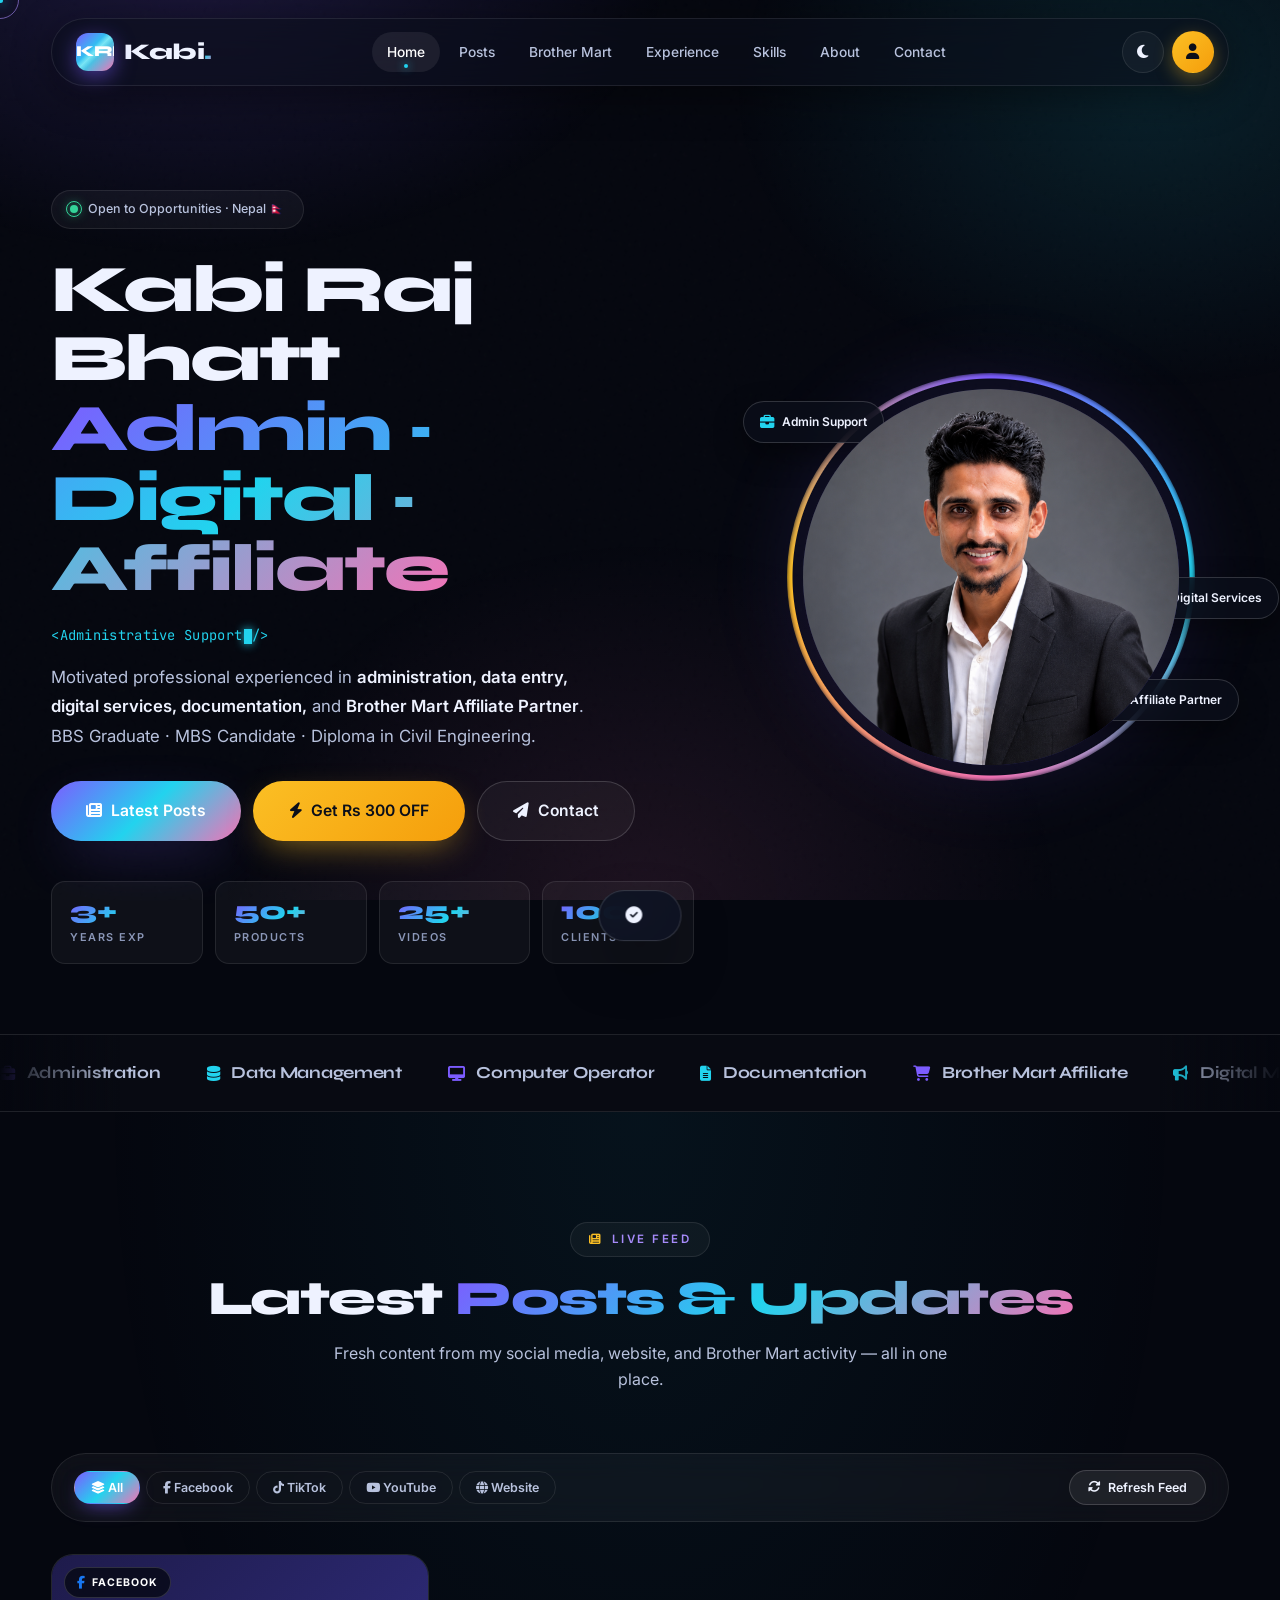
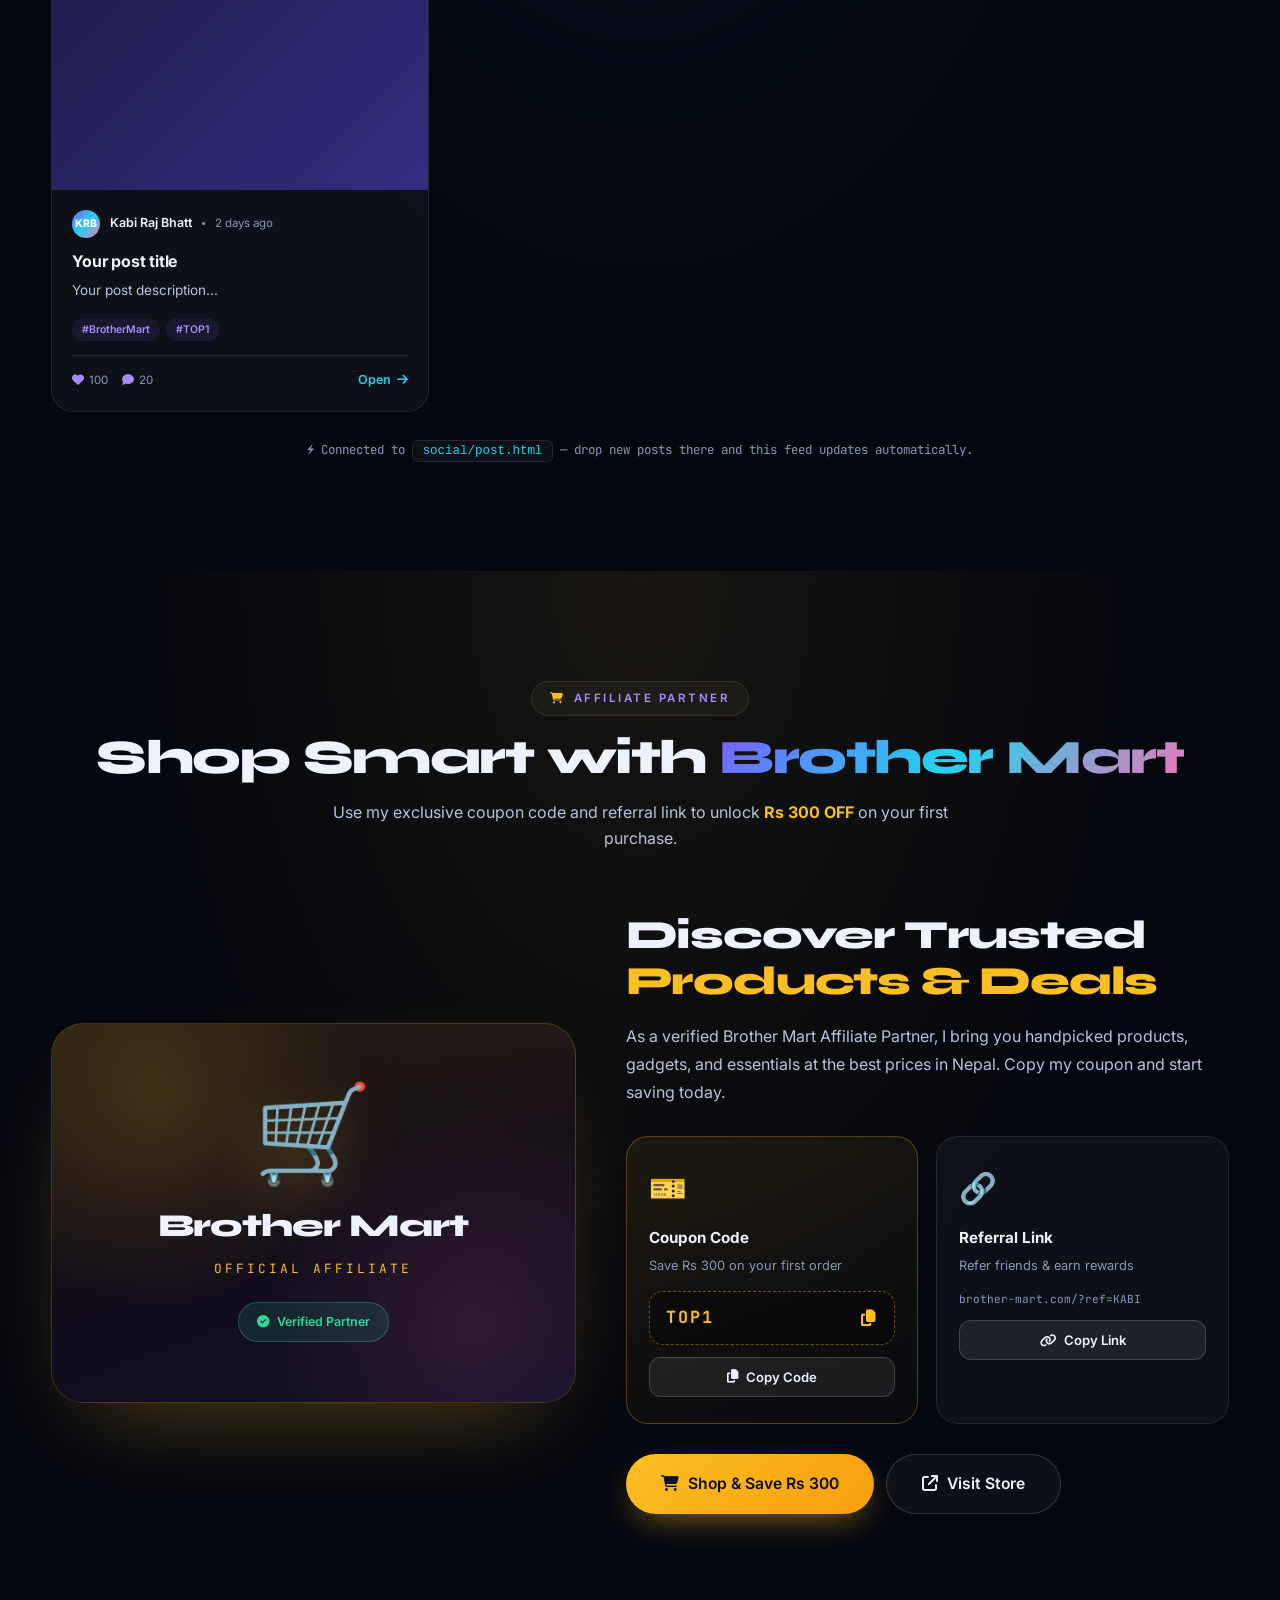
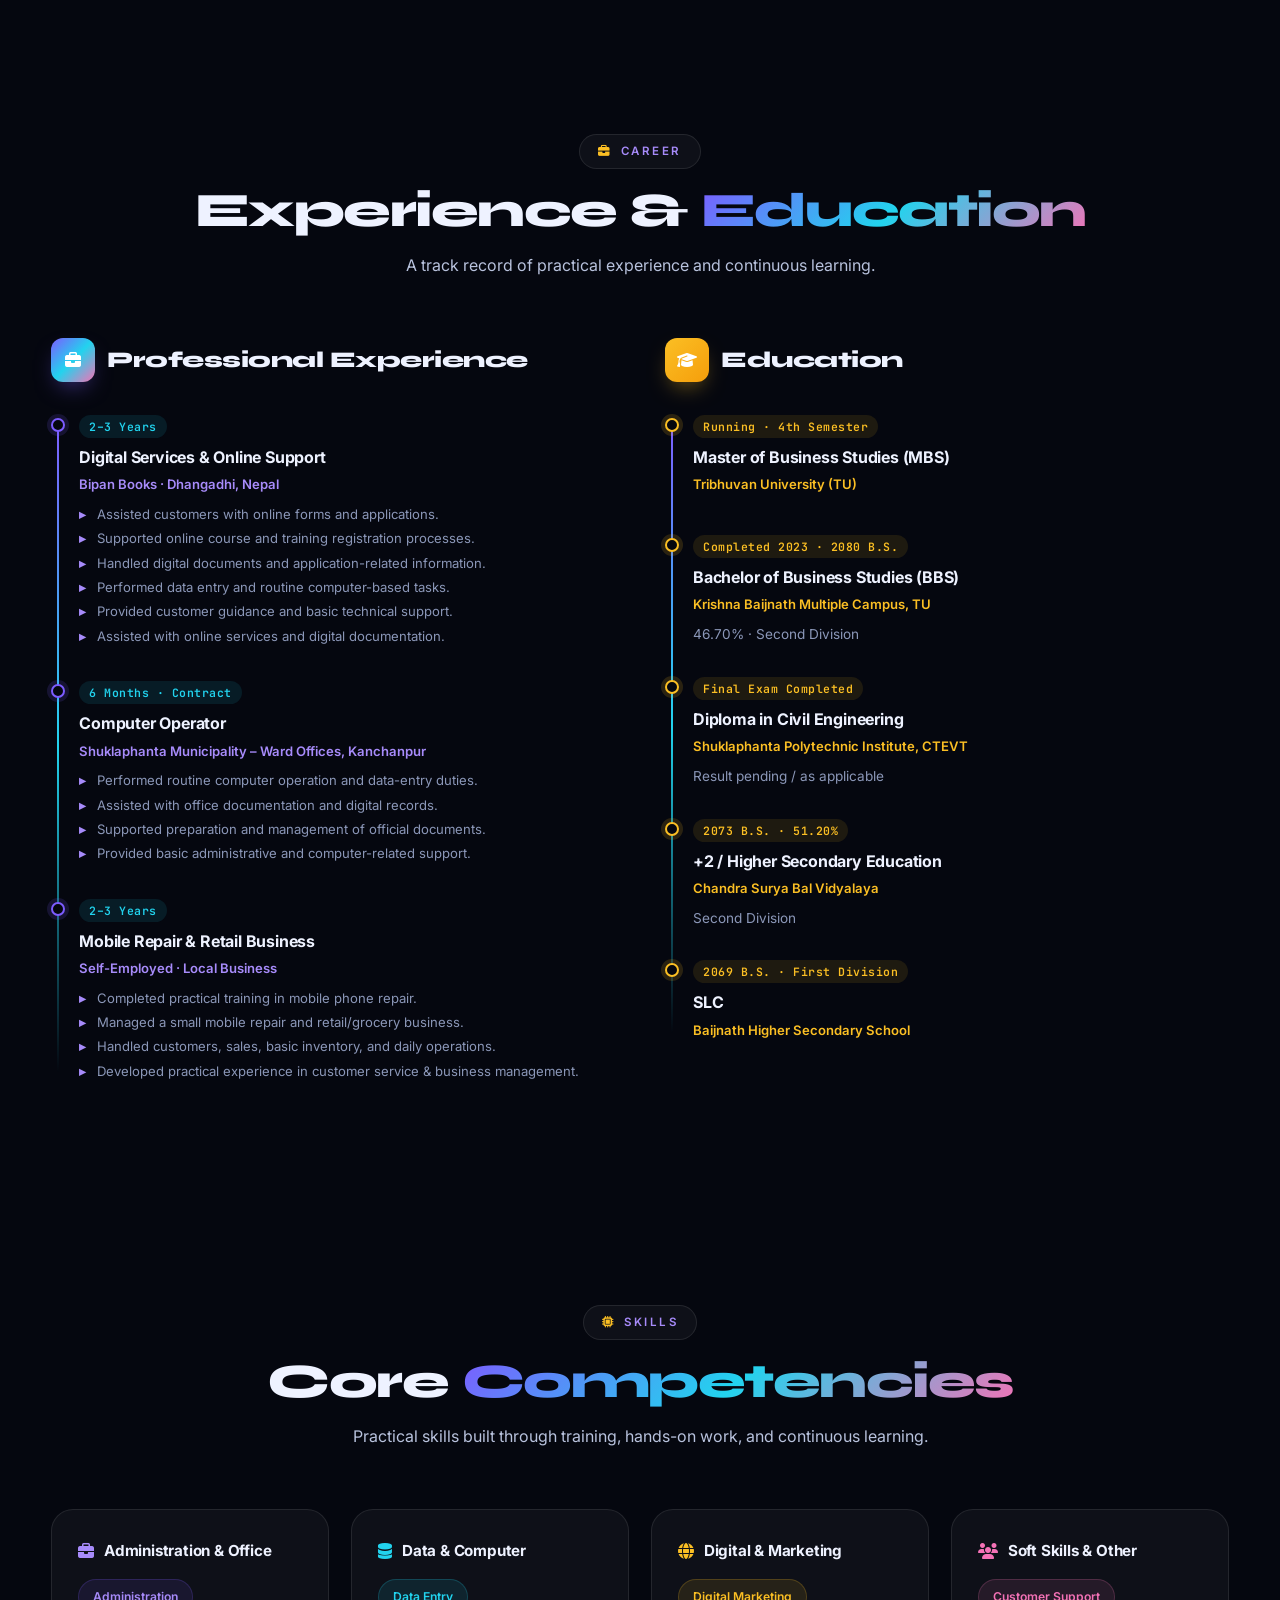
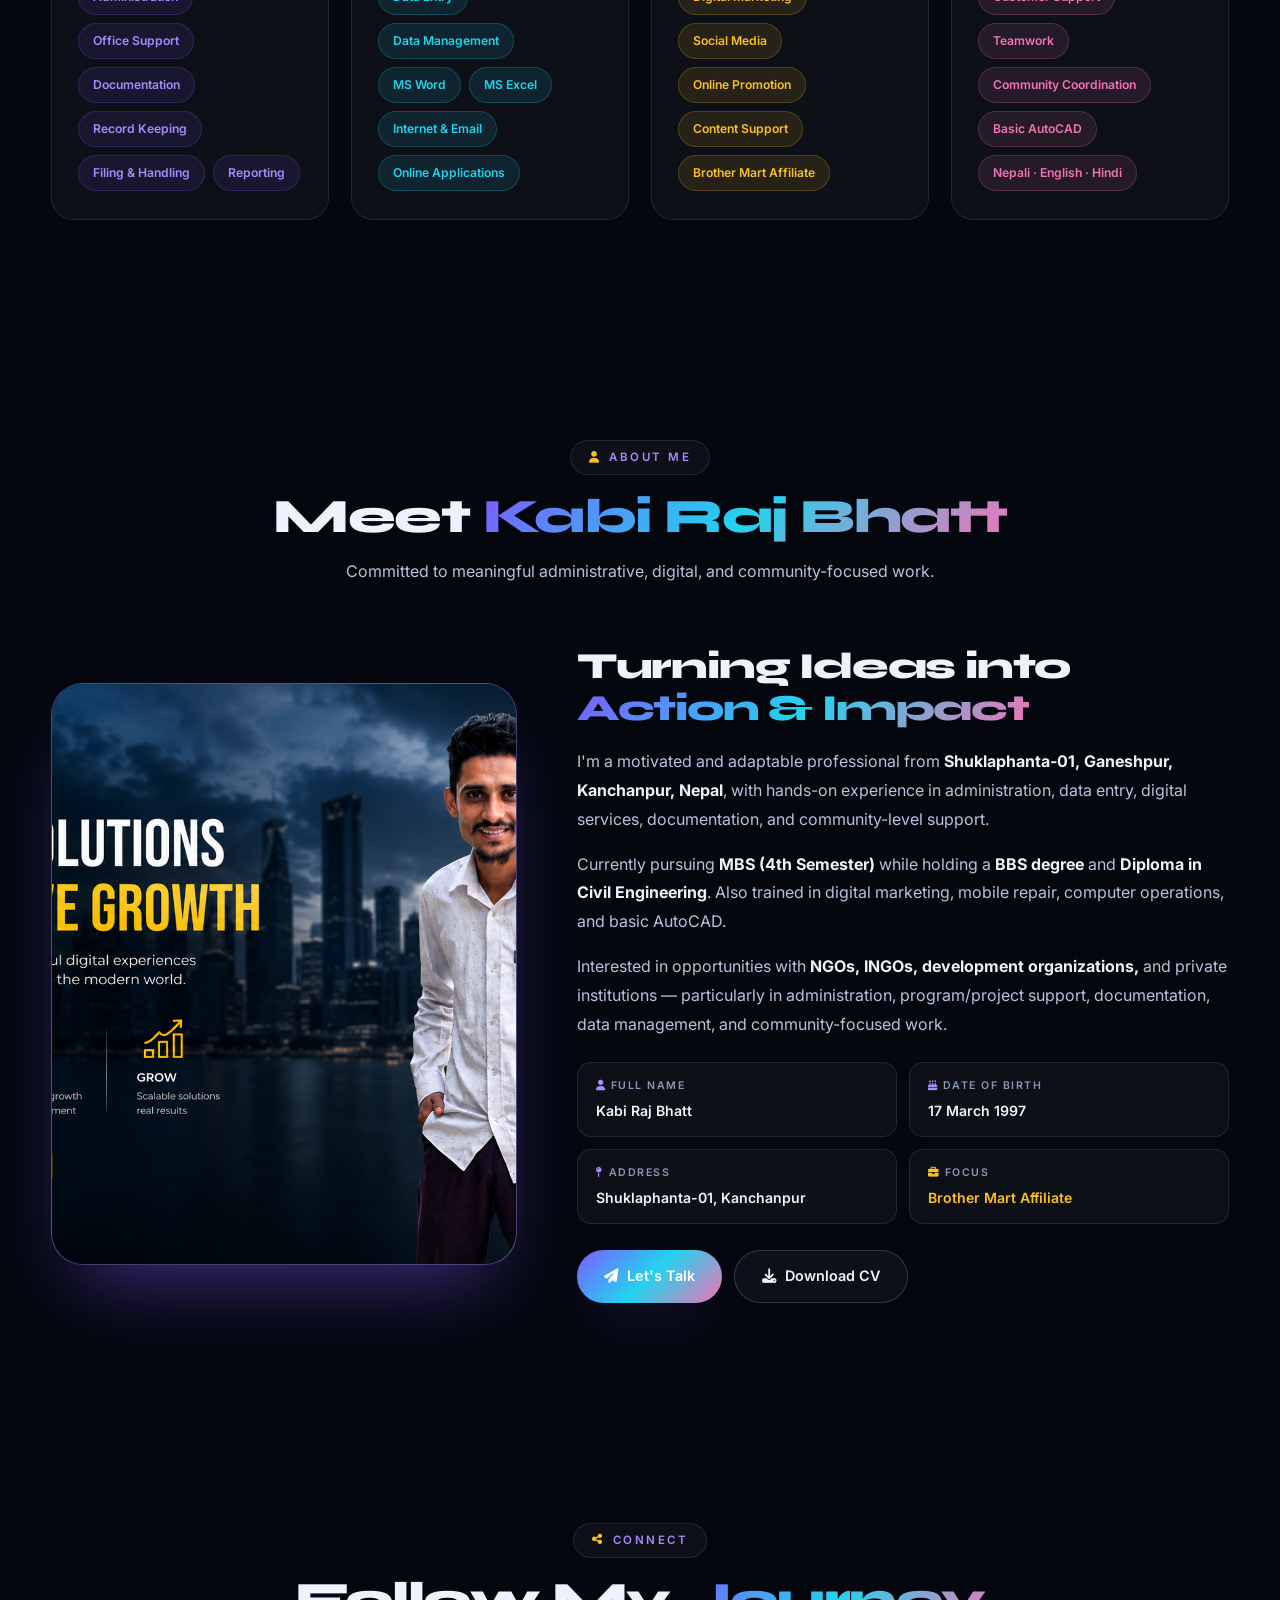
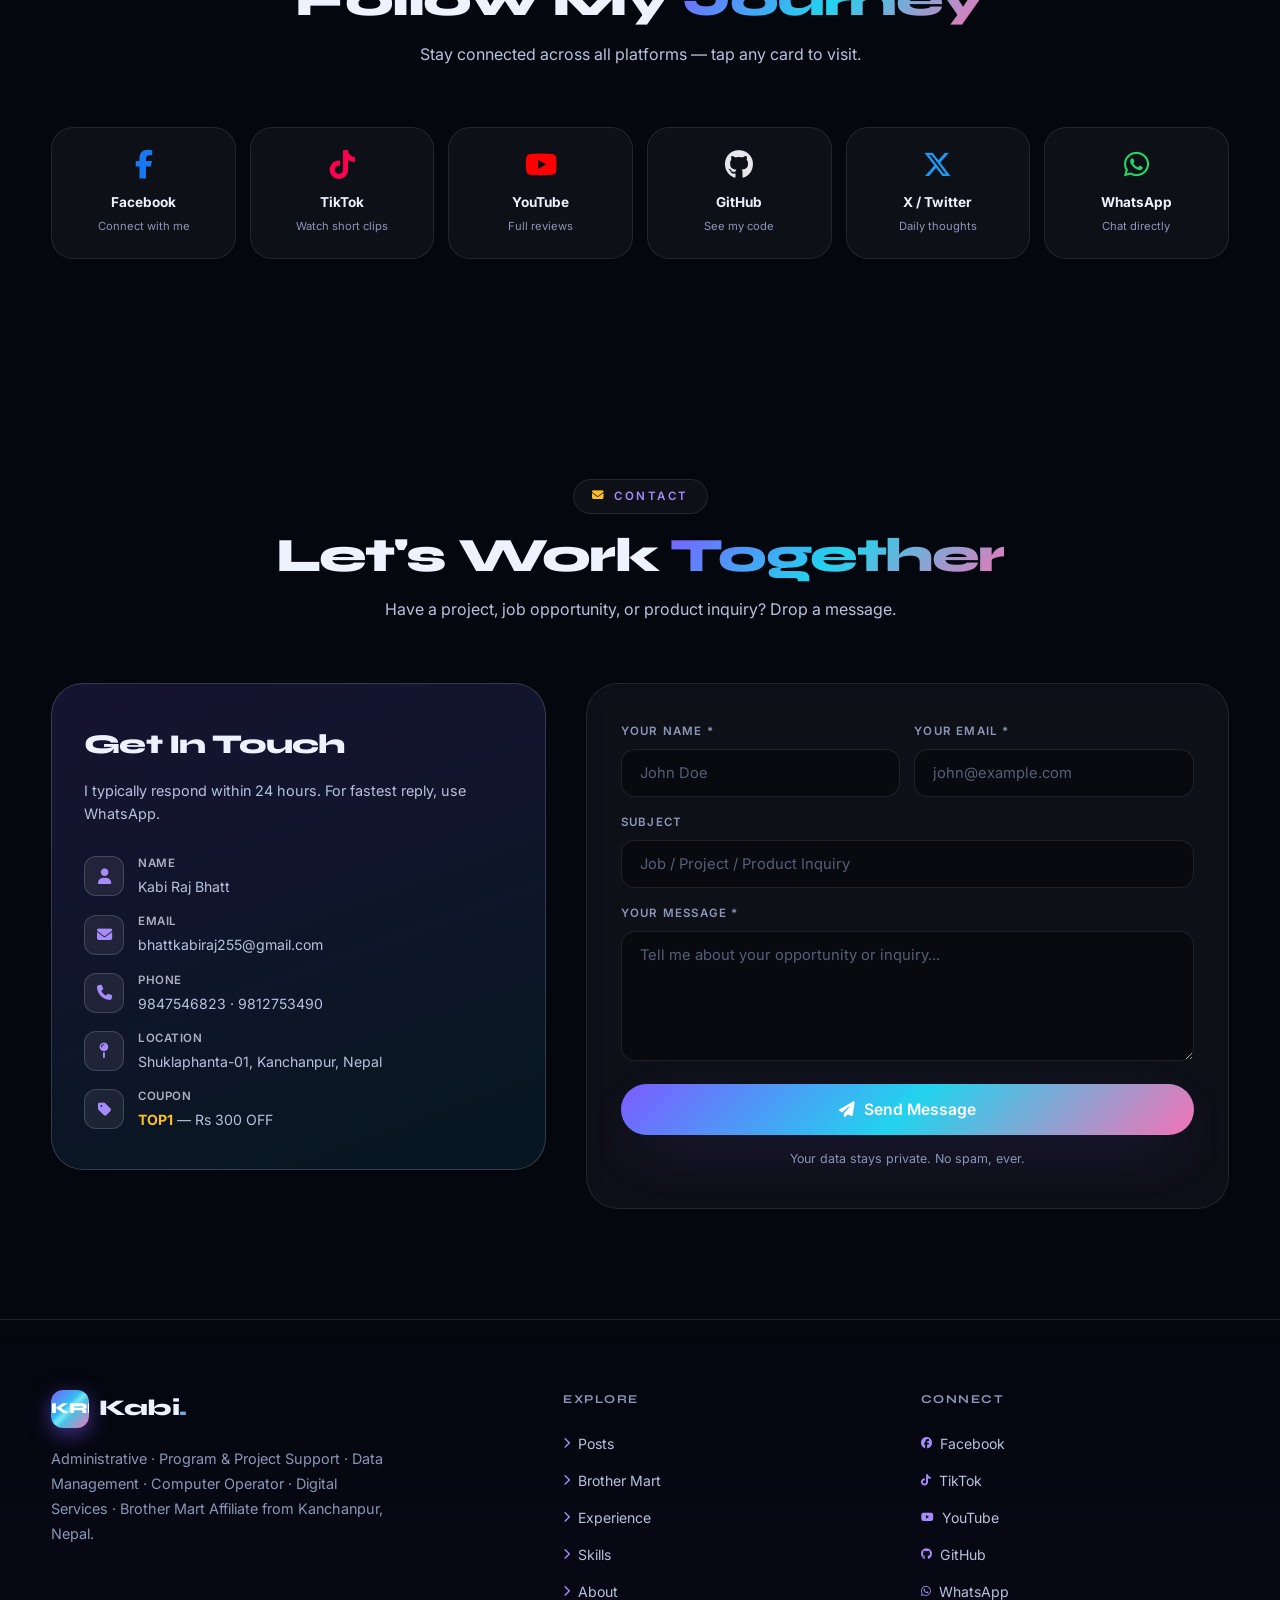
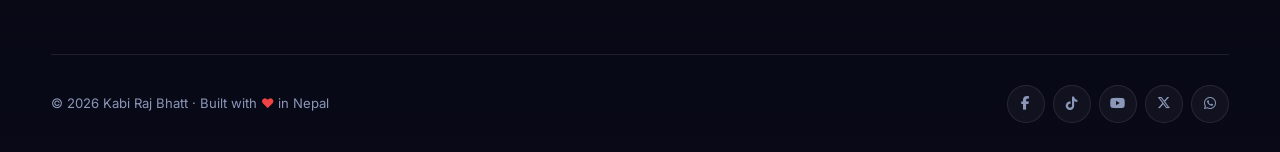
==== commit c1ff4387: "Update index.html" ====
--- a/index.html
+++ b/index.html
@@ -9,82 +9,45 @@
 <meta name="author" content="Kabi Raj Bhatt" />
 <meta property="og:title" content="Kabi Raj Bhatt — Administrative · Digital · Affiliate" />
 <meta property="og:description" content="Administrative, Data Management, Digital Services & Brother Mart Affiliate Partner." />
-<meta property="og:image" content="https://kabirajbhatt.com.np/images/profile.jpg" />
 <link rel="icon" href="data:image/svg+xml,<svg xmlns='http://www.w3.org/2000/svg' viewBox='0 0 100 100'><text y='.9em' font-size='90'>⚡</text></svg>" />
-
 <link rel="preconnect" href="https://fonts.googleapis.com" />
 <link rel="preconnect" href="https://fonts.gstatic.com" crossorigin />
 <link href="https://fonts.googleapis.com/css2?family=Syne:wght@600;700;800&family=Inter:wght@300;400;500;600;700;800;900&family=JetBrains+Mono:wght@500;700&display=swap" rel="stylesheet" />
 <link rel="stylesheet" href="https://cdnjs.cloudflare.com/ajax/libs/font-awesome/6.5.0/css/all.min.css" />
-
 <style>
-/* ============ RESET & VARIABLES ============ */
 *,*::before,*::after{margin:0;padding:0;box-sizing:border-box}
 :root{
-  --bg:#05070f;
-  --surface:rgba(255,255,255,0.04);
-  --surface-2:rgba(255,255,255,0.07);
-  --border:rgba(255,255,255,0.09);
-  --border-2:rgba(255,255,255,0.16);
-  --text:#eef2ff;
-  --text-dim:#8b97b8;
-  --text-mid:#b8c2dd;
-  --violet:#7c5cff;
-  --violet-2:#a78bfa;
-  --cyan:#22d3ee;
-  --pink:#f472b6;
-  --gold:#fbbf24;
-  --gold-2:#f59e0b;
-  --green:#34d399;
+  --bg:#05070f;--surface:rgba(255,255,255,0.04);--surface-2:rgba(255,255,255,0.07);
+  --border:rgba(255,255,255,0.09);--border-2:rgba(255,255,255,0.16);
+  --text:#eef2ff;--text-dim:#8b97b8;--text-mid:#b8c2dd;
+  --violet:#7c5cff;--violet-2:#a78bfa;--cyan:#22d3ee;--pink:#f472b6;
+  --gold:#fbbf24;--gold-2:#f59e0b;--green:#34d399;
   --grad:linear-gradient(135deg,#7c5cff 0%,#22d3ee 50%,#f472b6 100%);
   --grad-gold:linear-gradient(135deg,#fbbf24,#f59e0b);
-  --radius:22px;
-  --radius-lg:32px;
-  --radius-sm:14px;
+  --radius:22px;--radius-lg:32px;--radius-sm:14px;
   --ease:cubic-bezier(.19,1,.22,1);
   --shadow-glow:0 20px 60px -20px rgba(124,92,255,.45);
-  --font-display:'Syne',sans-serif;
-  --font-body:'Inter',sans-serif;
-  --font-mono:'JetBrains Mono',monospace;
+  --font-display:'Syne',sans-serif;--font-body:'Inter',sans-serif;--font-mono:'JetBrains Mono',monospace;
 }
 html{scroll-behavior:smooth;scroll-padding-top:100px}
-body{
-  font-family:var(--font-body);background:var(--bg);color:var(--text);
-  line-height:1.65;overflow-x:hidden;-webkit-font-smoothing:antialiased;position:relative;
-}
-body::before{
-  content:'';position:fixed;inset:0;z-index:0;pointer-events:none;
-  background:
-    radial-gradient(800px 500px at 15% -5%,rgba(124,92,255,.18),transparent 60%),
-    radial-gradient(700px 500px at 90% 10%,rgba(34,211,238,.12),transparent 60%),
-    radial-gradient(700px 600px at 50% 100%,rgba(244,114,182,.10),transparent 60%);
-}
-body::after{
-  content:'';position:fixed;inset:0;z-index:1;pointer-events:none;opacity:.5;
-  background-image:url("data:image/svg+xml,%3Csvg viewBox='0 0 200 200' xmlns='http://www.w3.org/2000/svg'%3E%3Cfilter id='n'%3E%3CfeTurbulence type='fractalNoise' baseFrequency='.9' numOctaves='2'/%3E%3C/filter%3E%3Crect width='100%25' height='100%25' filter='url(%23n)' opacity='.035'/%3E%3C/svg%3E");
-}
+body{font-family:var(--font-body);background:var(--bg);color:var(--text);line-height:1.65;overflow-x:hidden;-webkit-font-smoothing:antialiased;position:relative}
+body::before{content:'';position:fixed;inset:0;z-index:0;pointer-events:none;background:radial-gradient(800px 500px at 15% -5%,rgba(124,92,255,.18),transparent 60%),radial-gradient(700px 500px at 90% 10%,rgba(34,211,238,.12),transparent 60%),radial-gradient(700px 600px at 50% 100%,rgba(244,114,182,.10),transparent 60%)}
+body::after{content:'';position:fixed;inset:0;z-index:1;pointer-events:none;opacity:.5;background-image:url("data:image/svg+xml,%3Csvg viewBox='0 0 200 200' xmlns='http://www.w3.org/2000/svg'%3E%3Cfilter id='n'%3E%3CfeTurbulence type='fractalNoise' baseFrequency='.9' numOctaves='2'/%3E%3C/filter%3E%3Crect width='100%25' height='100%25' filter='url(%23n)' opacity='.035'/%3E%3C/svg%3E")}
 main,header,footer,.modal,.toast,.cursor,.cursor-dot{position:relative;z-index:2}
 a{color:inherit;text-decoration:none;transition:.3s var(--ease)}
-ul{list-style:none}
-img{max-width:100%;display:block}
+ul{list-style:none}img{max-width:100%;display:block}
 button{font-family:inherit;cursor:pointer;border:none;background:none;color:inherit}
 input,textarea,select{font-family:inherit}
 ::selection{background:var(--violet);color:#fff}
-::-webkit-scrollbar{width:10px}
-::-webkit-scrollbar-track{background:#05070f}
+::-webkit-scrollbar{width:10px}::-webkit-scrollbar-track{background:#05070f}
 ::-webkit-scrollbar-thumb{background:linear-gradient(180deg,var(--violet),var(--cyan));border-radius:10px;border:2px solid #05070f}
-
 .container{width:min(1280px,92%);margin:0 auto}
 section{padding:110px 0;position:relative}
-
-/* ============ CURSOR ============ */
 .cursor,.cursor-dot{position:fixed;top:0;left:0;pointer-events:none;z-index:9999;border-radius:50%}
 .cursor{width:38px;height:38px;border:1.5px solid rgba(167,139,250,.6);margin:-19px 0 0 -19px;backdrop-filter:blur(2px);transition:transform .12s ease-out,width .3s,height .3s}
 .cursor-dot{width:5px;height:5px;background:var(--cyan);margin:-2.5px 0 0 -2.5px;box-shadow:0 0 12px var(--cyan)}
 .cursor.hover{width:70px;height:70px;margin:-35px 0 0 -35px;border-color:var(--gold);background:rgba(251,191,36,.08)}
 @media (hover:none),(max-width:900px){.cursor,.cursor-dot{display:none}}
-
-/* ============ PRELOADER ============ */
 .preloader{position:fixed;inset:0;z-index:10000;background:#05070f;display:flex;align-items:center;justify-content:center;flex-direction:column;gap:26px;transition:opacity .7s,visibility .7s}
 .preloader.done{opacity:0;visibility:hidden}
 .loader-ring{width:74px;height:74px;border-radius:50%;border:3px solid rgba(255,255,255,.06);border-top-color:var(--violet);border-right-color:var(--cyan);animation:spin 1s linear infinite}
@@ -93,17 +56,10 @@
 .loader-bar{width:200px;height:2px;background:rgba(255,255,255,.06);border-radius:2px;overflow:hidden}
 .loader-bar span{display:block;height:100%;width:0;background:var(--grad);animation:load 1.4s var(--ease) forwards}
 @keyframes load{to{width:100%}}
-
-/* ============ HEADER ============ */
 .header{position:fixed;top:0;left:0;width:100%;z-index:900;padding:18px 0;transition:.5s var(--ease)}
 .header.scrolled{padding:10px 0}
 .header .container{display:flex;align-items:center;justify-content:space-between}
-.nav-shell{
-  display:flex;align-items:center;justify-content:space-between;width:100%;
-  padding:12px 14px 12px 24px;border-radius:100px;
-  background:rgba(12,16,28,.55);backdrop-filter:blur(22px);-webkit-backdrop-filter:blur(22px);
-  border:1px solid var(--border);box-shadow:0 10px 40px rgba(0,0,0,.4);transition:.5s var(--ease);
-}
+.nav-shell{display:flex;align-items:center;justify-content:space-between;width:100%;padding:12px 14px 12px 24px;border-radius:100px;background:rgba(12,16,28,.55);backdrop-filter:blur(22px);-webkit-backdrop-filter:blur(22px);border:1px solid var(--border);box-shadow:0 10px 40px rgba(0,0,0,.4);transition:.5s var(--ease)}
 .header.scrolled .nav-shell{background:rgba(8,11,20,.85);border-color:var(--border-2)}
 .logo{display:flex;align-items:center;gap:10px;font-family:var(--font-display);font-weight:800;font-size:1.4rem;letter-spacing:-.5px}
 .logo-mark{width:38px;height:38px;border-radius:12px;background:var(--grad);display:grid;place-items:center;font-size:.95rem;color:#fff;font-weight:900;box-shadow:0 6px 20px rgba(124,92,255,.5);position:relative;overflow:hidden}
@@ -129,9 +85,6 @@
 .btn-ghost{background:var(--surface);border:1px solid var(--border-2);color:var(--text)}
 .btn-ghost:hover{background:var(--surface-2);border-color:var(--violet);transform:translateY(-3px)}
 .btn-lg{padding:1rem 2.2rem;font-size:.98rem}
-.btn-sm{padding:.55rem 1.2rem;font-size:.8rem}
-
-/* ============ HERO ============ */
 .hero{padding-top:190px;padding-bottom:70px;min-height:100vh;display:flex;align-items:center}
 .hero-grid{display:grid;grid-template-columns:1.15fr .85fr;gap:60px;align-items:center}
 .status-pill{display:inline-flex;align-items:center;gap:10px;padding:8px 18px;border-radius:100px;background:var(--surface);border:1px solid var(--border);font-size:.78rem;color:var(--text-mid);margin-bottom:26px;font-weight:500}
@@ -153,8 +106,6 @@
 .stat-card:hover{background:var(--surface-2);border-color:var(--border-2);transform:translateY(-5px)}
 .stat-num{font-family:var(--font-display);font-size:1.6rem;font-weight:800;line-height:1;background:var(--grad);-webkit-background-clip:text;background-clip:text;-webkit-text-fill-color:transparent}
 .stat-lbl{font-size:.68rem;color:var(--text-dim);text-transform:uppercase;letter-spacing:1.5px;margin-top:6px;font-weight:600}
-
-/* Hero Visual */
 .hero-visual{position:relative;display:flex;justify-content:center;align-items:center}
 .orb{position:relative;width:min(400px,82vw);aspect-ratio:1;border-radius:50%;display:grid;place-items:center}
 .orb::before{content:'';position:absolute;inset:-4px;border-radius:50%;background:conic-gradient(from 0deg,var(--violet),var(--cyan),var(--pink),var(--gold),var(--violet));animation:spin 8s linear infinite;filter:blur(2px);mask:radial-gradient(farthest-side,transparent calc(100% - 6px),#000 calc(100% - 5px));-webkit-mask:radial-gradient(farthest-side,transparent calc(100% - 6px),#000 calc(100% - 5px))}
@@ -175,8 +126,6 @@
 .orbit-badge.b2 i{color:var(--gold)}
 .orbit-badge.b3 i{color:var(--pink)}
 @keyframes floatY{0%,100%{transform:translateY(0)}50%{transform:translateY(-14px)}}
-
-/* ============ MARQUEE ============ */
 .marquee{padding:24px 0;border-top:1px solid var(--border);border-bottom:1px solid var(--border);overflow:hidden;background:rgba(255,255,255,.015);position:relative}
 .marquee::before,.marquee::after{content:'';position:absolute;top:0;bottom:0;width:120px;z-index:2;pointer-events:none}
 .marquee::before{left:0;background:linear-gradient(90deg,var(--bg),transparent)}
@@ -187,58 +136,31 @@
 .marquee-item i{color:var(--violet);font-size:.95rem}
 .marquee-item:nth-child(even) i{color:var(--cyan)}
 @keyframes scrollX{to{transform:translateX(-50%)}}
-
-/* ============ SECTION HEAD ============ */
 .section-head{text-align:center;margin-bottom:60px}
 .section-tag{display:inline-flex;align-items:center;gap:8px;padding:7px 18px;border-radius:100px;background:var(--surface);border:1px solid var(--border);font-size:.72rem;font-weight:600;letter-spacing:2.5px;text-transform:uppercase;color:var(--violet-2);margin-bottom:16px}
 .section-tag i{color:var(--gold)}
 .section-head h2{font-family:var(--font-display);font-size:clamp(1.9rem,4vw,3rem);font-weight:800;letter-spacing:-1.5px;line-height:1.1;margin-bottom:14px}
 .section-head h2 .grad{background:var(--grad);-webkit-background-clip:text;background-clip:text;-webkit-text-fill-color:transparent}
 .section-head p{color:var(--text-mid);max-width:620px;margin:0 auto;font-size:1rem}
-
-/* ============ POSTS / SOCIAL MODULE ============ */
 .posts-section{background:radial-gradient(ellipse at 50% 0%,rgba(34,211,238,.06),transparent 60%)}
-.posts-toolbar{
-  display:flex;align-items:center;justify-content:space-between;gap:16px;flex-wrap:wrap;
-  margin-bottom:32px;padding:16px 22px;border-radius:100px;
-  background:var(--surface);border:1px solid var(--border);backdrop-filter:blur(14px);
-}
+.posts-toolbar{display:flex;align-items:center;justify-content:space-between;gap:16px;flex-wrap:wrap;margin-bottom:32px;padding:16px 22px;border-radius:100px;background:var(--surface);border:1px solid var(--border);backdrop-filter:blur(14px)}
 .posts-filters{display:flex;gap:6px;flex-wrap:wrap}
-.filter-chip{
-  padding:8px 16px;border-radius:100px;font-size:.78rem;font-weight:600;
-  background:transparent;border:1px solid var(--border);color:var(--text-mid);
-  transition:.3s var(--ease);cursor:pointer;
-}
+.filter-chip{padding:8px 16px;border-radius:100px;font-size:.78rem;font-weight:600;background:transparent;border:1px solid var(--border);color:var(--text-mid);transition:.3s var(--ease);cursor:pointer}
 .filter-chip:hover{border-color:var(--border-2);color:#fff}
 .filter-chip.active{background:var(--grad);border-color:transparent;color:#fff;box-shadow:0 8px 20px -8px rgba(124,92,255,.7)}
-.posts-refresh{
-  display:inline-flex;align-items:center;gap:8px;padding:9px 18px;border-radius:100px;
-  background:var(--surface-2);border:1px solid var(--border-2);font-size:.78rem;font-weight:600;
-  color:var(--text);transition:.3s var(--ease);
-}
+.posts-refresh{display:inline-flex;align-items:center;gap:8px;padding:9px 18px;border-radius:100px;background:var(--surface-2);border:1px solid var(--border-2);font-size:.78rem;font-weight:600;color:var(--text);transition:.3s var(--ease)}
 .posts-refresh:hover{background:var(--grad);color:#fff;border-color:transparent;transform:translateY(-2px)}
 .posts-refresh i{transition:.5s}
 .posts-refresh.spinning i{transform:rotate(360deg)}
-
 .posts-grid{display:grid;grid-template-columns:repeat(auto-fill,minmax(300px,1fr));gap:22px}
-.post-card{
-  border-radius:var(--radius);overflow:hidden;background:var(--surface);
-  border:1px solid var(--border);transition:.5s var(--ease);
-  display:flex;flex-direction:column;position:relative;
-  animation:postIn .5s var(--ease) both;
-}
+.post-card{border-radius:var(--radius);overflow:hidden;background:var(--surface);border:1px solid var(--border);transition:.5s var(--ease);display:flex;flex-direction:column;position:relative;animation:postIn .5s var(--ease) both}
 @keyframes postIn{from{opacity:0;transform:translateY(20px)}to{opacity:1;transform:translateY(0)}}
 .post-card:hover{transform:translateY(-8px);border-color:var(--border-2);box-shadow:0 30px 60px -30px rgba(124,92,255,.5)}
 .post-media{position:relative;aspect-ratio:16/10;overflow:hidden;background:linear-gradient(135deg,#1e1b4b,#312e81)}
 .post-media img{width:100%;height:100%;object-fit:cover;transition:.6s var(--ease)}
 .post-card:hover .post-media img{transform:scale(1.07)}
 .post-media.no-img{display:grid;place-items:center;font-size:3rem;color:rgba(255,255,255,.25)}
-.post-source{
-  position:absolute;top:12px;left:12px;z-index:2;
-  display:inline-flex;align-items:center;gap:6px;padding:6px 12px;border-radius:100px;
-  background:rgba(5,7,15,.75);backdrop-filter:blur(10px);border:1px solid rgba(255,255,255,.15);
-  font-size:.66rem;font-weight:700;letter-spacing:1px;text-transform:uppercase;color:#fff;
-}
+.post-source{position:absolute;top:12px;left:12px;z-index:2;display:inline-flex;align-items:center;gap:6px;padding:6px 12px;border-radius:100px;background:rgba(5,7,15,.75);backdrop-filter:blur(10px);border:1px solid rgba(255,255,255,.15);font-size:.66rem;font-weight:700;letter-spacing:1px;text-transform:uppercase;color:#fff}
 .post-source i{font-size:.8rem}
 .post-source[data-p="facebook"] i{color:#1877f2}
 .post-source[data-p="tiktok"] i{color:#ff0050}
@@ -260,20 +182,11 @@
 .post-stats i{font-size:.75rem;color:var(--violet-2)}
 .post-open{display:inline-flex;align-items:center;gap:6px;font-size:.78rem;font-weight:600;color:var(--cyan);transition:.3s}
 .post-open:hover{color:var(--gold);transform:translateX(3px)}
-
-.posts-empty,.posts-loading{
-  grid-column:1/-1;text-align:center;padding:70px 20px;color:var(--text-dim);
-}
-.posts-loading .loader-ring{margin:0 auto 20px}
+.posts-empty{grid-column:1/-1;text-align:center;padding:70px 20px;color:var(--text-dim)}
 .posts-empty i{font-size:2.5rem;margin-bottom:16px;color:var(--violet-2);opacity:.5}
 .posts-empty h4{color:var(--text);font-size:1.1rem;margin-bottom:8px;font-weight:700}
-.posts-module-note{
-  margin-top:28px;text-align:center;font-size:.78rem;color:var(--text-dim);
-  font-family:var(--font-mono);
-}
+.posts-module-note{margin-top:28px;text-align:center;font-size:.78rem;color:var(--text-dim);font-family:var(--font-mono)}
 .posts-module-note code{background:var(--surface);padding:3px 10px;border-radius:6px;border:1px solid var(--border);color:var(--cyan)}
-
-/* ============ AFFILIATE ============ */
 .affiliate{background:radial-gradient(ellipse at 50% 0%,rgba(251,191,36,.08),transparent 60%)}
 .aff-grid{display:grid;grid-template-columns:1fr 1.15fr;gap:50px;align-items:center}
 .aff-visual{position:relative;border-radius:var(--radius-lg);overflow:hidden;padding:60px 40px;text-align:center;background:linear-gradient(160deg,rgba(251,191,36,.12),rgba(244,114,182,.06),rgba(124,92,255,.1));border:1px solid rgba(251,191,36,.2);box-shadow:0 40px 100px -40px rgba(251,191,36,.35)}
@@ -302,8 +215,6 @@
 .copy-btn:hover{background:var(--grad);color:#fff;border-color:transparent;transform:translateY(-2px)}
 .copy-btn.copied{background:rgba(52,211,153,.2);border-color:var(--green);color:var(--green)}
 .aff-cta{display:flex;flex-wrap:wrap;gap:12px}
-
-/* ============ TIMELINE (Experience + Education) ============ */
 .timeline-wrap{display:grid;grid-template-columns:1fr 1fr;gap:50px}
 .timeline h3.col-title{font-family:var(--font-display);font-size:1.4rem;font-weight:800;letter-spacing:-.5px;margin-bottom:30px;display:flex;align-items:center;gap:12px}
 .timeline h3.col-title .ic{width:44px;height:44px;border-radius:12px;background:var(--grad);display:grid;place-items:center;font-size:1rem;color:#fff;box-shadow:0 10px 25px -10px rgba(124,92,255,.7)}
@@ -323,8 +234,6 @@
 .tl-item ul{list-style:none;margin-top:8px}
 .tl-item ul li{font-size:.82rem;color:var(--text-dim);padding-left:18px;position:relative;margin-bottom:4px;line-height:1.55}
 .tl-item ul li::before{content:'▸';position:absolute;left:0;color:var(--violet-2);font-weight:700}
-
-/* ============ SKILLS ============ */
 .skills-grid{display:grid;grid-template-columns:repeat(auto-fit,minmax(260px,1fr));gap:22px}
 .skill-block{padding:28px 26px;border-radius:var(--radius);background:var(--surface);border:1px solid var(--border);transition:.4s var(--ease);position:relative;overflow:hidden}
 .skill-block:hover{border-color:var(--border-2);background:var(--surface-2);transform:translateY(-5px)}
@@ -342,8 +251,6 @@
 .skill-block:nth-child(3) .chip:hover{background:var(--grad-gold);color:#0a0e1a}
 .skill-block:nth-child(4) .chip{background:rgba(244,114,182,.1);border-color:rgba(244,114,182,.2);color:var(--pink)}
 .skill-block:nth-child(4) .chip:hover{background:linear-gradient(135deg,#f472b6,#db2777);color:#fff}
-
-/* ============ SOCIAL STRIP ============ */
 .social-strip{display:grid;grid-template-columns:repeat(auto-fit,minmax(140px,1fr));gap:14px}
 .social-card{padding:22px 18px;border-radius:var(--radius);background:var(--surface);border:1px solid var(--border);text-align:center;transition:.4s var(--ease);position:relative;overflow:hidden}
 .social-card:hover{transform:translateY(-8px);border-color:var(--border-2);box-shadow:0 25px 50px -25px var(--brand-shadow,rgba(124,92,255,.6))}
@@ -357,8 +264,6 @@
 .social-card[data-brand="github"]{--brand-color:#e5e7eb;--brand-shadow:rgba(229,231,235,.5)}
 .social-card[data-brand="twitter"]{--brand-color:#1d9bf0;--brand-shadow:rgba(29,155,240,.6)}
 .social-card[data-brand="whatsapp"]{--brand-color:#25d366;--brand-shadow:rgba(37,211,102,.6)}
-
-/* ============ CONTACT ============ */
 .contact-grid{display:grid;grid-template-columns:1fr 1.3fr;gap:40px;align-items:start}
 .contact-side{padding:38px 32px;border-radius:var(--radius-lg);position:relative;overflow:hidden;background:linear-gradient(160deg,rgba(124,92,255,.15),rgba(34,211,238,.08));border:1px solid var(--border-2)}
 .contact-side::before{content:'';position:absolute;top:-60%;right:-40%;width:300px;height:300px;border-radius:50%;background:radial-gradient(circle,rgba(251,191,36,.2),transparent 60%);filter:blur(20px)}
@@ -381,23 +286,17 @@
 .field input::placeholder,.field textarea::placeholder{color:#555f7a}
 .field select option{background:#0f1424;color:#eef2ff}
 .form-note{font-size:.78rem;color:var(--text-dim);text-align:center;margin-top:14px}
-
-/* ============ MODAL ============ */
 .modal{position:fixed;inset:0;z-index:1000;display:grid;place-items:center;padding:20px;background:rgba(5,7,15,.85);backdrop-filter:blur(12px);opacity:0;visibility:hidden;transition:.4s var(--ease)}
 .modal.open{opacity:1;visibility:visible}
 .modal-card{width:100%;max-width:480px;padding:40px 34px;border-radius:var(--radius-lg);background:linear-gradient(160deg,rgba(20,24,40,.98),rgba(10,14,26,.98));border:1px solid var(--border-2);position:relative;transform:scale(.92) translateY(20px);transition:.4s var(--ease);box-shadow:0 40px 100px -20px rgba(0,0,0,.8)}
 .modal.open .modal-card{transform:scale(1) translateY(0)}
 .modal-close{position:absolute;top:16px;right:16px;width:36px;height:36px;border-radius:50%;background:var(--surface);border:1px solid var(--border);display:grid;place-items:center;color:var(--text-dim);font-size:.9rem;transition:.3s}
 .modal-close:hover{background:#ef4444;color:#fff;border-color:transparent;transform:rotate(90deg)}
-
-/* ============ TOAST ============ */
 .toast{position:fixed;bottom:30px;left:50%;transform:translate(-50%,140%);z-index:9999;padding:16px 26px;border-radius:100px;background:rgba(15,20,35,.95);backdrop-filter:blur(16px);border:1px solid var(--border-2);font-size:.88rem;font-weight:600;display:flex;align-items:center;gap:12px;box-shadow:0 25px 60px -15px rgba(0,0,0,.8);transition:.5s var(--ease);max-width:92%}
 .toast.show{transform:translate(-50%,0)}
 .toast.success{border-color:rgba(52,211,153,.5);color:var(--green)}
 .toast.error{border-color:rgba(239,68,68,.5);color:#f87171}
 .toast i{font-size:1.05rem}
-
-/* ============ FOOTER ============ */
 .footer{padding:70px 0 30px;border-top:1px solid var(--border);position:relative;overflow:hidden;background:linear-gradient(180deg,transparent,rgba(124,92,255,.04))}
 .footer-grid{display:grid;grid-template-columns:1.5fr 1fr 1fr;gap:50px;margin-bottom:50px}
 .footer-brand .logo{margin-bottom:18px}
@@ -413,45 +312,33 @@
 .footer-social{display:flex;gap:8px}
 .footer-social a{width:38px;height:38px;border-radius:50%;display:grid;place-items:center;background:var(--surface);border:1px solid var(--border);color:var(--text-dim);transition:.3s var(--ease);font-size:.85rem}
 .footer-social a:hover{background:var(--grad);color:#fff;border-color:transparent;transform:translateY(-4px)}
-
-/* ============ BACK TO TOP ============ */
 .to-top{position:fixed;bottom:30px;right:30px;width:52px;height:52px;border-radius:50%;background:var(--grad);color:#fff;display:grid;place-items:center;font-size:1rem;z-index:800;opacity:0;visibility:hidden;transform:translateY(20px) scale(.8);transition:.4s var(--ease);box-shadow:var(--shadow-glow)}
 .to-top.show{opacity:1;visibility:visible;transform:translateY(0) scale(1)}
 .to-top:hover{transform:translateY(-5px) scale(1.1)}
-
-/* ============ REVEAL ============ */
 [data-reveal]{opacity:0;transform:translateY(40px);transition:opacity .9s var(--ease),transform .9s var(--ease)}
 [data-reveal].revealed{opacity:1;transform:translateY(0)}
 [data-reveal-delay="1"]{transition-delay:.1s}
 [data-reveal-delay="2"]{transition-delay:.2s}
 [data-reveal-delay="3"]{transition-delay:.3s}
-[data-reveal-delay="4"]{transition-delay:.4s}
-
-/* ============ RESPONSIVE ============ */
 @media (max-width:1100px){
   .hero-grid{grid-template-columns:1fr;text-align:center;gap:50px}
   .hero-sub{margin-left:auto;margin-right:auto}
   .hero-cta,.hero-stats{justify-content:center}
-  .hero-visual{order:-1}
-  .orb{width:min(320px,78vw)}
+  .hero-visual{order:-1}.orb{width:min(320px,78vw)}
   .aff-grid{grid-template-columns:1fr;gap:40px}
   .timeline-wrap{grid-template-columns:1fr;gap:50px}
   .contact-grid{grid-template-columns:1fr}
   .footer-grid{grid-template-columns:1fr 1fr;gap:40px}
 }
 @media (max-width:820px){
-  section{padding:80px 0}
-  .hero{padding-top:150px}
+  section{padding:80px 0}.hero{padding-top:150px}
   .nav-links{position:fixed;top:88px;left:4%;width:92%;flex-direction:column;gap:6px;padding:20px;border-radius:24px;background:rgba(10,14,26,.98);backdrop-filter:blur(20px);border:1px solid var(--border-2);box-shadow:0 30px 60px rgba(0,0,0,.7);opacity:0;visibility:hidden;transform:translateY(-10px);transition:.4s var(--ease)}
   .nav-links.open{opacity:1;visibility:visible;transform:translateY(0)}
   .nav-links a{padding:14px 18px;width:100%;text-align:center;font-size:.95rem}
-  .menu-toggle{display:grid}
-  .nav-shell{padding:10px 12px 10px 18px}
-  .offer-grid{grid-template-columns:1fr}
-  .form-row{grid-template-columns:1fr}
+  .menu-toggle{display:grid}.nav-shell{padding:10px 12px 10px 18px}
+  .offer-grid{grid-template-columns:1fr}.form-row{grid-template-columns:1fr}
   .footer-grid{grid-template-columns:1fr;gap:34px;text-align:center}
-  .footer-brand p{margin:0 auto}
-  .footer-col ul{align-items:center}
+  .footer-brand p{margin:0 auto}.footer-col ul{align-items:center}
   .footer-bottom{flex-direction:column;text-align:center}
   .orbit-badge{display:none}
   .posts-toolbar{border-radius:22px;padding:14px 18px}
@@ -473,18 +360,15 @@
 </head>
 <body>
 
-<!-- PRELOADER -->
 <div class="preloader" id="preloader">
   <div class="loader-ring"></div>
   <div class="loader-bar"><span></span></div>
   <div class="loader-text">Loading Profile</div>
 </div>
 
-<!-- CURSOR -->
 <div class="cursor" id="cursor"></div>
 <div class="cursor-dot" id="cursorDot"></div>
 
-<!-- HEADER -->
 <header class="header" id="header">
   <div class="container">
     <div class="nav-shell">
@@ -512,20 +396,14 @@
 
 <main>
 
-<!-- HERO -->
 <section class="hero" id="home">
   <div class="container">
     <div class="hero-grid">
       <div class="hero-text" data-reveal>
         <div class="status-pill"><span class="status-dot"></span> Open to Opportunities · Nepal 🇳🇵</div>
-        <h1>
-          Kabi Raj Bhatt
-          <br><span class="grad">Admin · Digital · Affiliate</span>
-        </h1>
+        <h1>Kabi Raj Bhatt<br><span class="grad">Admin · Digital · Affiliate</span></h1>
         <div class="type-wrap">&lt;<span id="typedRole"></span><span class="type-cursor"></span>/&gt;</div>
-        <p class="hero-sub">
-          Motivated professional experienced in <strong>administration, data entry, digital services, documentation,</strong> and <strong>Brother Mart Affiliate Partner</strong>. BBS Graduate · MBS Candidate · Diploma in Civil Engineering.
-        </p>
+        <p class="hero-sub">Motivated professional experienced in <strong>administration, data entry, digital services, documentation,</strong> and <strong>Brother Mart Affiliate Partner</strong>. BBS Graduate · MBS Candidate · Diploma in Civil Engineering.</p>
         <div class="hero-cta">
           <a href="#posts" class="btn btn-primary btn-lg" data-cursor="hover"><i class="fas fa-newspaper"></i> Latest Posts</a>
           <a href="#affiliate" class="btn btn-gold btn-lg" data-cursor="hover"><i class="fas fa-bolt"></i> Get Rs 300 OFF</a>
@@ -538,7 +416,6 @@
           <div class="stat-card"><div class="stat-num" data-count="100">0</div><div class="stat-lbl">Clients</div></div>
         </div>
       </div>
-
       <div class="hero-visual" data-reveal data-reveal-delay="2">
         <div class="orb">
           <div class="orb-photo">
@@ -554,7 +431,6 @@
   </div>
 </section>
 
-<!-- MARQUEE -->
 <div class="marquee">
   <div class="marquee-track" id="marqueeTrack">
     <div class="marquee-item"><i class="fas fa-briefcase"></i> Administration</div>
@@ -568,7 +444,6 @@
   </div>
 </div>
 
-<!-- ================= POSTS / SOCIAL MODULE ================= -->
 <section class="posts-section" id="posts">
   <div class="container">
     <div class="section-head" data-reveal>
@@ -576,7 +451,6 @@
       <h2>Latest <span class="grad">Posts &amp; Updates</span></h2>
       <p>Fresh content from my social media, website, and Brother Mart activity — all in one place.</p>
     </div>
-
     <div class="posts-toolbar" data-reveal>
       <div class="posts-filters" id="postsFilters">
         <button class="filter-chip active" data-filter="all"><i class="fas fa-layer-group"></i> All</button>
@@ -585,25 +459,13 @@
         <button class="filter-chip" data-filter="youtube"><i class="fab fa-youtube"></i> YouTube</button>
         <button class="filter-chip" data-filter="website"><i class="fas fa-globe"></i> Website</button>
       </div>
-      <button class="posts-refresh" id="postsRefresh" data-cursor="hover">
-        <i class="fas fa-rotate"></i> Refresh Feed
-      </button>
-    </div>
-
-    <div class="posts-grid" id="postsGrid">
-      <div class="posts-loading">
-        <div class="loader-ring"></div>
-        <p>Loading posts from <code>social/post.html</code>...</p>
-      </div>
-    </div>
-
-    <div class="posts-module-note">
-      ⚡ Connected to <code>social/post.html</code> — drop new posts there and this feed updates automatically.
-    </div>
+      <button class="posts-refresh" id="postsRefresh" data-cursor="hover"><i class="fas fa-rotate"></i> Refresh Feed</button>
+    </div>
+    <div class="posts-grid" id="postsGrid"></div>
+    <div class="posts-module-note">⚡ Connected to <code>social/post.html</code> — drop new posts there and this feed updates automatically.</div>
   </div>
 </section>
 
-<!-- ================= AFFILIATE ================= -->
 <section class="affiliate" id="affiliate">
   <div class="container">
     <div class="section-head" data-reveal>
@@ -646,7 +508,6 @@
   </div>
 </section>
 
-<!-- ================= EXPERIENCE & EDUCATION ================= -->
 <section id="experience">
   <div class="container">
     <div class="section-head" data-reveal>
@@ -654,9 +515,7 @@
       <h2>Experience &amp; <span class="grad">Education</span></h2>
       <p>A track record of practical experience and continuous learning.</p>
     </div>
-
     <div class="timeline-wrap">
-      <!-- Experience -->
       <div class="timeline" data-reveal>
         <h3 class="col-title"><span class="ic"><i class="fas fa-briefcase"></i></span> Professional Experience</h3>
         <div class="tl-items">
@@ -697,46 +556,20 @@
           </div>
         </div>
       </div>
-
-      <!-- Education -->
       <div class="timeline" data-reveal data-reveal-delay="2">
         <h3 class="col-title gold"><span class="ic"><i class="fas fa-graduation-cap"></i></span> Education</h3>
         <div class="tl-items">
-          <div class="tl-item gold">
-            <div class="tl-date">Running · 4th Semester</div>
-            <h4>Master of Business Studies (MBS)</h4>
-            <div class="tl-org">Tribhuvan University (TU)</div>
-          </div>
-          <div class="tl-item gold">
-            <div class="tl-date">Completed 2023 · 2080 B.S.</div>
-            <h4>Bachelor of Business Studies (BBS)</h4>
-            <div class="tl-org">Krishna Baijnath Multiple Campus, TU</div>
-            <p>46.70% · Second Division</p>
-          </div>
-          <div class="tl-item gold">
-            <div class="tl-date">Final Exam Completed</div>
-            <h4>Diploma in Civil Engineering</h4>
-            <div class="tl-org">Shuklaphanta Polytechnic Institute, CTEVT</div>
-            <p>Result pending / as applicable</p>
-          </div>
-          <div class="tl-item gold">
-            <div class="tl-date">2073 B.S. · 51.20%</div>
-            <h4>+2 / Higher Secondary Education</h4>
-            <div class="tl-org">Chandra Surya Bal Vidyalaya</div>
-            <p>Second Division</p>
-          </div>
-          <div class="tl-item gold">
-            <div class="tl-date">2069 B.S. · First Division</div>
-            <h4>SLC</h4>
-            <div class="tl-org">Baijnath Higher Secondary School</div>
-          </div>
+          <div class="tl-item gold"><div class="tl-date">Running · 4th Semester</div><h4>Master of Business Studies (MBS)</h4><div class="tl-org">Tribhuvan University (TU)</div></div>
+          <div class="tl-item gold"><div class="tl-date">Completed 2023 · 2080 B.S.</div><h4>Bachelor of Business Studies (BBS)</h4><div class="tl-org">Krishna Baijnath Multiple Campus, TU</div><p>46.70% · Second Division</p></div>
+          <div class="tl-item gold"><div class="tl-date">Final Exam Completed</div><h4>Diploma in Civil Engineering</h4><div class="tl-org">Shuklaphanta Polytechnic Institute, CTEVT</div><p>Result pending / as applicable</p></div>
+          <div class="tl-item gold"><div class="tl-date">2073 B.S. · 51.20%</div><h4>+2 / Higher Secondary Education</h4><div class="tl-org">Chandra Surya Bal Vidyalaya</div><p>Second Division</p></div>
+          <div class="tl-item gold"><div class="tl-date">2069 B.S. · First Division</div><h4>SLC</h4><div class="tl-org">Baijnath Higher Secondary School</div></div>
         </div>
       </div>
     </div>
   </div>
 </section>
 
-<!-- ================= SKILLS & TRAINING ================= -->
 <section id="skills">
   <div class="container">
     <div class="section-head" data-reveal>
@@ -744,47 +577,36 @@
       <h2>Core <span class="grad">Competencies</span></h2>
       <p>Practical skills built through training, hands-on work, and continuous learning.</p>
     </div>
-
     <div class="skills-grid">
       <div class="skill-block" data-reveal data-reveal-delay="1">
         <h4><i class="fas fa-briefcase"></i> Administration &amp; Office</h4>
         <div class="chip-row">
-          <span class="chip">Administration</span>
-          <span class="chip">Office Support</span>
-          <span class="chip">Documentation</span>
-          <span class="chip">Record Keeping</span>
-          <span class="chip">Filing &amp; Handling</span>
-          <span class="chip">Reporting</span>
+          <span class="chip">Administration</span><span class="chip">Office Support</span>
+          <span class="chip">Documentation</span><span class="chip">Record Keeping</span>
+          <span class="chip">Filing &amp; Handling</span><span class="chip">Reporting</span>
         </div>
       </div>
       <div class="skill-block" data-reveal data-reveal-delay="2">
         <h4><i class="fas fa-database"></i> Data &amp; Computer</h4>
         <div class="chip-row">
-          <span class="chip">Data Entry</span>
-          <span class="chip">Data Management</span>
-          <span class="chip">MS Word</span>
-          <span class="chip">MS Excel</span>
-          <span class="chip">Internet &amp; Email</span>
-          <span class="chip">Online Applications</span>
+          <span class="chip">Data Entry</span><span class="chip">Data Management</span>
+          <span class="chip">MS Word</span><span class="chip">MS Excel</span>
+          <span class="chip">Internet &amp; Email</span><span class="chip">Online Applications</span>
         </div>
       </div>
       <div class="skill-block" data-reveal data-reveal-delay="3">
         <h4><i class="fas fa-globe"></i> Digital &amp; Marketing</h4>
         <div class="chip-row">
-          <span class="chip">Digital Marketing</span>
-          <span class="chip">Social Media</span>
-          <span class="chip">Online Promotion</span>
-          <span class="chip">Content Support</span>
+          <span class="chip">Digital Marketing</span><span class="chip">Social Media</span>
+          <span class="chip">Online Promotion</span><span class="chip">Content Support</span>
           <span class="chip">Brother Mart Affiliate</span>
         </div>
       </div>
       <div class="skill-block" data-reveal data-reveal-delay="1">
         <h4><i class="fas fa-users"></i> Soft Skills &amp; Other</h4>
         <div class="chip-row">
-          <span class="chip">Customer Support</span>
-          <span class="chip">Teamwork</span>
-          <span class="chip">Community Coordination</span>
-          <span class="chip">Basic AutoCAD</span>
+          <span class="chip">Customer Support</span><span class="chip">Teamwork</span>
+          <span class="chip">Community Coordination</span><span class="chip">Basic AutoCAD</span>
           <span class="chip">Nepali · English · Hindi</span>
         </div>
       </div>
@@ -792,7 +614,6 @@
   </div>
 </section>
 
-<!-- ================= ABOUT ================= -->
 <section id="about">
   <div class="container">
     <div class="section-head" data-reveal>
@@ -800,26 +621,18 @@
       <h2>Meet <span class="grad">Kabi Raj Bhatt</span></h2>
       <p>Committed to meaningful administrative, digital, and community-focused work.</p>
     </div>
-
-    <div class="about-grid" style="display:grid;grid-template-columns:1fr 1.4fr;gap:60px;align-items:center">
-      <div class="about-visual" data-reveal>
-        <div class="about-photo" style="border-radius:32px;overflow:hidden;aspect-ratio:4/5;background:linear-gradient(135deg,#1e1b4b,#312e81);position:relative;border:1px solid var(--border-2);box-shadow:0 40px 80px -30px rgba(124,92,255,.5)">
+    <div style="display:grid;grid-template-columns:1fr 1.4fr;gap:60px;align-items:center" class="about-grid">
+      <div data-reveal>
+        <div style="border-radius:32px;overflow:hidden;aspect-ratio:4/5;background:linear-gradient(135deg,#1e1b4b,#312e81);position:relative;border:1px solid var(--border-2);box-shadow:0 40px 80px -30px rgba(124,92,255,.5)">
           <img src="images/profile1.jpg" alt="Kabi Raj Bhatt" onerror="this.classList.add('error')" style="width:100%;height:100%;object-fit:cover" />
           <div class="avatar-fallback" style="font-size:7rem;display:none;position:absolute;inset:0;place-items:center">👨‍💼</div>
         </div>
       </div>
       <div data-reveal data-reveal-delay="2">
         <h3 style="font-family:var(--font-display);font-size:clamp(1.7rem,3.2vw,2.3rem);font-weight:800;letter-spacing:-1.2px;line-height:1.15;margin-bottom:18px">Turning Ideas into <span class="grad" style="background:var(--grad);-webkit-background-clip:text;background-clip:text;-webkit-text-fill-color:transparent">Action &amp; Impact</span></h3>
-        <p style="color:var(--text-mid);margin-bottom:16px;line-height:1.8">
-          I'm a motivated and adaptable professional from <strong style="color:var(--text)">Shuklaphanta-01, Ganeshpur, Kanchanpur, Nepal</strong>, with hands-on experience in administration, data entry, digital services, documentation, and community-level support.
-        </p>
-        <p style="color:var(--text-mid);margin-bottom:16px;line-height:1.8">
-          Currently pursuing <strong style="color:var(--text)">MBS (4th Semester)</strong> while holding a <strong style="color:var(--text)">BBS degree</strong> and <strong style="color:var(--text)">Diploma in Civil Engineering</strong>. Also trained in digital marketing, mobile repair, computer operations, and basic AutoCAD.
-        </p>
-        <p style="color:var(--text-mid);margin-bottom:24px;line-height:1.8">
-          Interested in opportunities with <strong style="color:var(--text)">NGOs, INGOs, development organizations,</strong> and private institutions — particularly in administration, program/project support, documentation, data management, and community-focused work.
-        </p>
-
+        <p style="color:var(--text-mid);margin-bottom:16px;line-height:1.8">I'm a motivated and adaptable professional from <strong style="color:var(--text)">Shuklaphanta-01, Ganeshpur, Kanchanpur, Nepal</strong>, with hands-on experience in administration, data entry, digital services, documentation, and community-level support.</p>
+        <p style="color:var(--text-mid);margin-bottom:16px;line-height:1.8">Currently pursuing <strong style="color:var(--text)">MBS (4th Semester)</strong> while holding a <strong style="color:var(--text)">BBS degree</strong> and <strong style="color:var(--text)">Diploma in Civil Engineering</strong>. Also trained in digital marketing, mobile repair, computer operations, and basic AutoCAD.</p>
+        <p style="color:var(--text-mid);margin-bottom:24px;line-height:1.8">Interested in opportunities with <strong style="color:var(--text)">NGOs, INGOs, development organizations,</strong> and private institutions — particularly in administration, program/project support, documentation, data management, and community-focused work.</p>
         <div style="display:grid;grid-template-columns:1fr 1fr;gap:12px;margin-bottom:26px">
           <div style="padding:14px 18px;border-radius:14px;background:var(--surface);border:1px solid var(--border)">
             <div style="font-size:.66rem;text-transform:uppercase;letter-spacing:1.5px;color:var(--text-dim);font-weight:600;margin-bottom:4px"><i class="fas fa-user" style="color:var(--violet-2)"></i> Full Name</div>
@@ -838,7 +651,6 @@
             <div style="font-size:.88rem;font-weight:600;color:var(--gold)">Brother Mart Affiliate</div>
           </div>
         </div>
-
         <div class="aff-cta">
           <a href="#contact" class="btn btn-primary" data-cursor="hover"><i class="fas fa-paper-plane"></i> Let's Talk</a>
           <a href="#" class="btn btn-ghost" data-cursor="hover"><i class="fas fa-download"></i> Download CV</a>
@@ -848,7 +660,6 @@
   </div>
 </section>
 
-<!-- ================= SOCIAL ================= -->
 <section id="social">
   <div class="container">
     <div class="section-head" data-reveal>
@@ -867,7 +678,6 @@
   </div>
 </section>
 
-<!-- ================= CONTACT ================= -->
 <section id="contact">
   <div class="container">
     <div class="section-head" data-reveal>
@@ -875,7 +685,6 @@
       <h2>Let's Work <span class="grad">Together</span></h2>
       <p>Have a project, job opportunity, or product inquiry? Drop a message.</p>
     </div>
-
     <div class="contact-grid">
       <div class="contact-side" data-reveal>
         <h3>Get In Touch</h3>
@@ -888,7 +697,6 @@
           <li><div class="ic"><i class="fas fa-tag"></i></div><div class="txt"><strong>Coupon</strong><span style="color:var(--gold);font-weight:700">TOP1</span> — Rs 300 OFF</div></li>
         </ul>
       </div>
-
       <form class="form-card" id="contactForm" data-reveal data-reveal-delay="2" novalidate>
         <div class="form-row">
           <div class="field"><label for="name">Your Name *</label><input type="text" id="name" placeholder="John Doe" required /></div>
@@ -905,7 +713,6 @@
 
 </main>
 
-<!-- FOOTER -->
 <footer class="footer">
   <div class="container">
     <div class="footer-grid">
@@ -948,10 +755,8 @@
 </footer>
 
 <button class="to-top" id="toTop" aria-label="Back to top" data-cursor="hover"><i class="fas fa-arrow-up"></i></button>
-
 <div class="toast" id="toast"><i class="fas fa-check-circle"></i><span id="toastMsg"></span></div>
 
-<!-- LOGIN MODAL -->
 <div class="modal" id="loginModal">
   <div class="modal-card">
     <button class="modal-close" data-close="loginModal" aria-label="Close"><i class="fas fa-times"></i></button>
@@ -971,7 +776,7 @@
 
 <script>
 /* ============ PRELOADER ============ */
-window.addEventListener('load', () => setTimeout(() => document.getElementById('preloader').classList.add('done'), 900));
+window.addEventListener('load', () => setTimeout(() => document.getElementById('preloader').classList.add('done'), 800));
 
 /* ============ CURSOR ============ */
 (() => {
@@ -1037,7 +842,7 @@
   tick();
 })();
 
-/* ============ MARQUEE DUPLICATE ============ */
+/* ============ MARQUEE ============ */
 (() => { const t = document.getElementById('marqueeTrack'); t.innerHTML += t.innerHTML; })();
 
 /* ============ COPY ============ */
@@ -1115,11 +920,12 @@
 toTop.addEventListener('click', () => window.scrollTo({ top: 0, behavior: 'smooth' }));
 
 /* ============================================================
-   POSTS MODULE CONNECTOR  →  social/post.html
+   POSTS MODULE  →  social/post.html
    ------------------------------------------------------------
-   The feed tries to fetch from `social/post.html` first.
-   If it can't (file missing / CORS / offline), it falls back
-   to a built-in demo feed so the section always works.
+   ✅ FIXED: Demo posts render INSTANTLY (never stuck on "Loading")
+   ✅ Then tries to fetch social/post.html with a 3s timeout
+   ✅ If fetch succeeds → replaces with real posts
+   ✅ If fetch fails   → keeps demo posts (silent fallback)
    ============================================================ */
 const POSTS_ENDPOINT = 'social/post.html';
 let allPosts = [];
@@ -1129,141 +935,68 @@
 const filters = document.getElementById('postsFilters');
 const refreshBtn = document.getElementById('postsRefresh');
 
-/* ---- Demo fallback feed ---- */
+/* ---- Demo posts (rendered immediately) ---- */
 const DEMO_POSTS = [
   {
-    id: 1,
-    platform: 'facebook',
-    author: 'Kabi Raj Bhatt',
-    avatar: 'KRB',
-    date: '2 days ago',
+    id: 1, platform: 'facebook', author: 'Kabi Raj Bhatt', avatar: 'KRB', date: '2 days ago',
     title: 'Brother Mart Affiliate — Rs 300 OFF with TOP1 🎉',
     text: 'Just partnered with Brother Mart! Use coupon TOP1 and save Rs 300 on your first purchase. Quality products, fast delivery across Nepal.',
     image: 'https://images.unsplash.com/photo-1556742049-0cfed4f6a45d?w=800&q=80',
-    tags: ['BrotherMart', 'TOP1', 'Nepal'],
-    likes: 128, comments: 24,
+    tags: ['BrotherMart', 'TOP1', 'Nepal'], likes: 128, comments: 24,
     url: 'https://brother-mart.com/?ref=KABI'
   },
   {
-    id: 2,
-    platform: 'tiktok',
-    author: 'Kabi Raj Bhatt',
-    avatar: 'KRB',
-    date: '5 days ago',
+    id: 2, platform: 'tiktok', author: 'Kabi Raj Bhatt', avatar: 'KRB', date: '5 days ago',
     title: 'Quick tour of my workspace 💻',
     text: 'Behind the scenes of my daily admin + digital workflow. Setup tour on TikTok now live!',
     image: 'https://images.unsplash.com/photo-1517336714731-489689fd1ca8?w=800&q=80',
-    tags: ['Workspace', 'Setup', 'BehindTheScenes'],
-    likes: 342, comments: 56,
+    tags: ['Workspace', 'Setup', 'BehindTheScenes'], likes: 342, comments: 56,
     url: 'https://www.tiktok.com/@kabiraj__'
   },
   {
-    id: 3,
-    platform: 'youtube',
-    author: 'Kabi Raj Bhatt',
-    avatar: 'KRB',
-    date: '1 week ago',
+    id: 3, platform: 'youtube', author: 'Kabi Raj Bhatt', avatar: 'KRB', date: '1 week ago',
     title: 'Brother Mart product review — Best deals of 2026',
     text: 'Full walkthrough of the best Brother Mart products this month with exclusive affiliate discounts.',
     image: 'https://images.unsplash.com/photo-1461749280684-dccba630e2f6?w=800&q=80',
-    tags: ['Review', 'BrotherMart', 'Deals'],
-    likes: 210, comments: 38,
+    tags: ['Review', 'BrotherMart', 'Deals'], likes: 210, comments: 38,
     url: 'https://www.youtube.com/@kabirajbhatt-1'
   },
   {
-    id: 4,
-    platform: 'website',
-    author: 'Kabi Raj Bhatt',
-    avatar: 'KRB',
-    date: '2 weeks ago',
+    id: 4, platform: 'website', author: 'Kabi Raj Bhatt', avatar: 'KRB', date: '2 weeks ago',
     title: 'Now available for administrative & data management roles',
     text: 'Actively looking for opportunities in administration, program/project support, documentation, and data management with NGOs, INGOs, and private institutions.',
     image: 'https://images.unsplash.com/photo-1522199755839-a2bacb67c546?w=800&q=80',
-    tags: ['OpenToWork', 'Admin', 'DataEntry'],
-    likes: 89, comments: 12,
+    tags: ['OpenToWork', 'Admin', 'DataEntry'], likes: 89, comments: 12,
     url: '#contact'
   },
   {
-    id: 5,
-    platform: 'facebook',
-    author: 'Kabi Raj Bhatt',
-    avatar: 'KRB',
-    date: '3 weeks ago',
+    id: 5, platform: 'facebook', author: 'Kabi Raj Bhatt', avatar: 'KRB', date: '3 weeks ago',
     title: 'Community initiative — clean-up drive 🌱',
     text: 'Proud to participate in local community and environment-focused programs in Kanchanpur.',
     image: 'https://images.unsplash.com/photo-1531482615713-2afd69097998?w=800&q=80',
-    tags: ['Community', 'Nepal', 'Volunteer'],
-    likes: 176, comments: 30,
+    tags: ['Community', 'Nepal', 'Volunteer'], likes: 176, comments: 30,
     url: 'https://www.facebook.com/share/1HqKUh1GBk/'
   },
   {
-    id: 6,
-    platform: 'tiktok',
-    author: 'Kabi Raj Bhatt',
-    avatar: 'KRB',
-    date: '1 month ago',
+    id: 6, platform: 'tiktok', author: 'Kabi Raj Bhatt', avatar: 'KRB', date: '1 month ago',
     title: 'How to use coupon TOP1 at Brother Mart 🛒',
     text: 'Step-by-step: copy TOP1, paste at checkout, save Rs 300 instantly. Watch now!',
     image: 'https://images.unsplash.com/photo-1556740738-b6a63e27c4df?w=800&q=80',
-    tags: ['Tutorial', 'TOP1', 'SaveMoney'],
-    likes: 512, comments: 74,
+    tags: ['Tutorial', 'TOP1', 'SaveMoney'], likes: 512, comments: 74,
     url: 'https://brother-mart.com/discount/TOP1?ref=KABI'
   }
 ];
 
-/* ---- Platform icon map ---- */
 const PLATFORM_ICON = {
-  facebook: 'fab fa-facebook-f',
-  tiktok: 'fab fa-tiktok',
-  youtube: 'fab fa-youtube',
-  instagram: 'fab fa-instagram',
-  website: 'fas fa-globe'
+  facebook: 'fab fa-facebook-f', tiktok: 'fab fa-tiktok',
+  youtube: 'fab fa-youtube', instagram: 'fab fa-instagram', website: 'fas fa-globe'
 };
 
-/* ---- Parse post.html (extract embedded posts JSON if present) ---- */
-function extractPostsFromHTML(html) {
-  // Look for a JSON block: <script id="posts-data" type="application/json">[...]</script>
-  const m = html.match(/<script[^>]*id=["']posts-data["'][^>]*>([\s\S]*?)<\/script>/i);
-  if (m) {
-    try { return JSON.parse(m[1].trim()); } catch (e) { console.warn('post.html JSON parse failed:', e); }
-  }
-  // Fallback: look for any JSON array
-  const m2 = html.match(/\[\s*\{[\s\S]*?"platform"[\s\S]*?\}\s*\]/);
-  if (m2) { try { return JSON.parse(m2[0]); } catch (e) {} }
-  return null;
-}
-
-/* ---- Fetch posts ---- */
-async function loadPosts() {
-  grid.innerHTML = '<div class="posts-loading"><div class="loader-ring"></div><p>Loading posts from <code>social/post.html</code>...</p></div>';
-  try {
-    const res = await fetch(POSTS_ENDPOINT + '?t=' + Date.now(), { cache: 'no-store' });
-    if (!res.ok) throw new Error('HTTP ' + res.status);
-    const html = await res.text();
-    const parsed = extractPostsFromHTML(html);
-    if (parsed && Array.isArray(parsed) && parsed.length) {
-      allPosts = parsed;
-      console.log('%c✓ Loaded ' + parsed.length + ' posts from social/post.html', 'color:#34d399;font-weight:600;');
-    } else {
-      throw new Error('No posts-data block found in post.html');
-    }
-  } catch (err) {
-    console.warn('⚠ Could not load social/post.html — using demo feed.', err.message);
-    allPosts = DEMO_POSTS;
-  }
-  renderPosts();
-}
-
-/* ---- Render ---- */
+/* ---- Render posts ---- */
 function renderPosts() {
   const list = activeFilter === 'all' ? allPosts : allPosts.filter(p => p.platform === activeFilter);
   if (!list.length) {
-    grid.innerHTML = `
-      <div class="posts-empty">
-        <i class="fas fa-inbox"></i>
-        <h4>No posts yet</h4>
-        <p>Try a different filter or refresh the feed.</p>
-      </div>`;
+    grid.innerHTML = `<div class="posts-empty"><i class="fas fa-inbox"></i><h4>No posts yet</h4><p>Try a different filter or refresh the feed.</p></div>`;
     return;
   }
   grid.innerHTML = list.map((p, i) => {
@@ -1272,31 +1005,50 @@
     const media = p.image
       ? `<div class="post-media"><span class="post-source" data-p="${p.platform}"><i class="${icon}"></i> ${p.platform}</span><img src="${p.image}" alt="${(p.title||'').replace(/"/g,'&quot;')}" loading="lazy" onerror="this.parentElement.classList.add('no-img'); this.remove();" /></div>`
       : `<div class="post-media no-img"><i class="${icon}"></i></div>`;
-    return `
-      <article class="post-card" style="animation-delay:${i * 60}ms">
-        ${media}
-        <div class="post-body">
-          <div class="post-meta">
-            <div class="avatar">${p.avatar || 'KRB'}</div>
-            <span class="author">${p.author || 'Kabi Raj Bhatt'}</span>
-            <span class="dot"></span>
-            <span>${p.date || 'Recently'}</span>
+    return `<article class="post-card" style="animation-delay:${i * 60}ms">
+      ${media}
+      <div class="post-body">
+        <div class="post-meta">
+          <div class="avatar">${p.avatar || 'KRB'}</div>
+          <span class="author">${p.author || 'Kabi Raj Bhatt'}</span>
+          <span class="dot"></span>
+          <span>${p.date || 'Recently'}</span>
+        </div>
+        <h3 class="post-title">${p.title || 'Untitled post'}</h3>
+        <p class="post-text">${p.text || ''}</p>
+        ${tags ? `<div class="post-tags">${tags}</div>` : ''}
+        <div class="post-foot">
+          <div class="post-stats">
+            <span><i class="fas fa-heart"></i> ${p.likes || 0}</span>
+            <span><i class="fas fa-comment"></i> ${p.comments || 0}</span>
           </div>
-          <h3 class="post-title">${p.title || 'Untitled post'}</h3>
-          <p class="post-text">${p.text || ''}</p>
-          ${tags ? `<div class="post-tags">${tags}</div>` : ''}
-          <div class="post-foot">
-            <div class="post-stats">
-              <span><i class="fas fa-heart"></i> ${p.likes || 0}</span>
-              <span><i class="fas fa-comment"></i> ${p.comments || 0}</span>
-            </div>
-            <a class="post-open" href="${p.url || '#'}" ${p.url && p.url.startsWith('http') ? 'target="_blank" rel="noopener"' : ''} data-cursor="hover">
-              Open <i class="fas fa-arrow-right"></i>
-            </a>
-          </div>
-        </div>
-      </article>`;
+          <a class="post-open" href="${p.url || '#'}" ${p.url && p.url.startsWith('http') ? 'target="_blank" rel="noopener"' : ''} data-cursor="hover">Open <i class="fas fa-arrow-right"></i></a>
+        </div>
+      </div>
+    </article>`;
   }).join('');
+}
+
+/* ---- Try loading real posts from social/post.html ---- */
+async function tryLoadRealPosts() {
+  try {
+    const controller = new AbortController();
+    const timeoutId = setTimeout(() => controller.abort(), 3000);
+    const res = await fetch(POSTS_ENDPOINT + '?t=' + Date.now(), { cache: 'no-store', signal: controller.signal });
+    clearTimeout(timeoutId);
+    if (!res.ok) throw new Error('HTTP ' + res.status);
+    const html = await res.text();
+    const m = html.match(/<script[^>]*id=["']posts-data["'][^>]*>([\s\S]*?)<\/script>/i);
+    if (!m) throw new Error('No posts-data block found');
+    const parsed = JSON.parse(m[1].trim());
+    if (Array.isArray(parsed) && parsed.length) {
+      allPosts = parsed;
+      renderPosts();
+      console.log('%c✓ Loaded ' + parsed.length + ' real posts from social/post.html', 'color:#34d399;font-weight:600;');
+    }
+  } catch (err) {
+    console.log('%cℹ social/post.html not reachable — using demo feed. (' + err.message + ')', 'color:#8b97b8;');
+  }
 }
 
 /* ---- Filters ---- */
@@ -1312,13 +1064,15 @@
 /* ---- Refresh ---- */
 refreshBtn.addEventListener('click', async () => {
   refreshBtn.classList.add('spinning');
-  await loadPosts();
+  await tryLoadRealPosts();
   setTimeout(() => refreshBtn.classList.remove('spinning'), 600);
   showToast('Feed refreshed!', 'success');
 });
 
-/* ---- Init ---- */
-loadPosts();
+/* ---- INIT: render demo immediately, then try real fetch in background ---- */
+allPosts = DEMO_POSTS;
+renderPosts();
+tryLoadRealPosts();
 
 /* ============ CONTACT FORM ============ */
 const form = document.getElementById('contactForm');
@@ -1386,7 +1140,7 @@
 /* ============ CONSOLE ============ */
 console.log('%c⚡ KABI RAJ BHATT — PREMIUM PROFILE', 'background:linear-gradient(135deg,#7c5cff,#22d3ee);color:#fff;font-size:16px;font-weight:800;padding:10px 20px;border-radius:8px;');
 console.log('%c🛒 Brother Mart Affiliate · Admin Support · Digital Services', 'color:#a78bfa;font-weight:600;font-size:12px;');
-console.log('%c📬 Posts module connected to: social/post.html', 'color:#22d3ee;font-size:12px;');
+console.log('%c📬 Posts feed active — demo shows immediately, then tries social/post.html', 'color:#22d3ee;font-size:12px;');
 console.log('%c🎫 Coupon: TOP1 → Rs 300 OFF', 'color:#fbbf24;font-size:12px;');
 </script>
 </body>
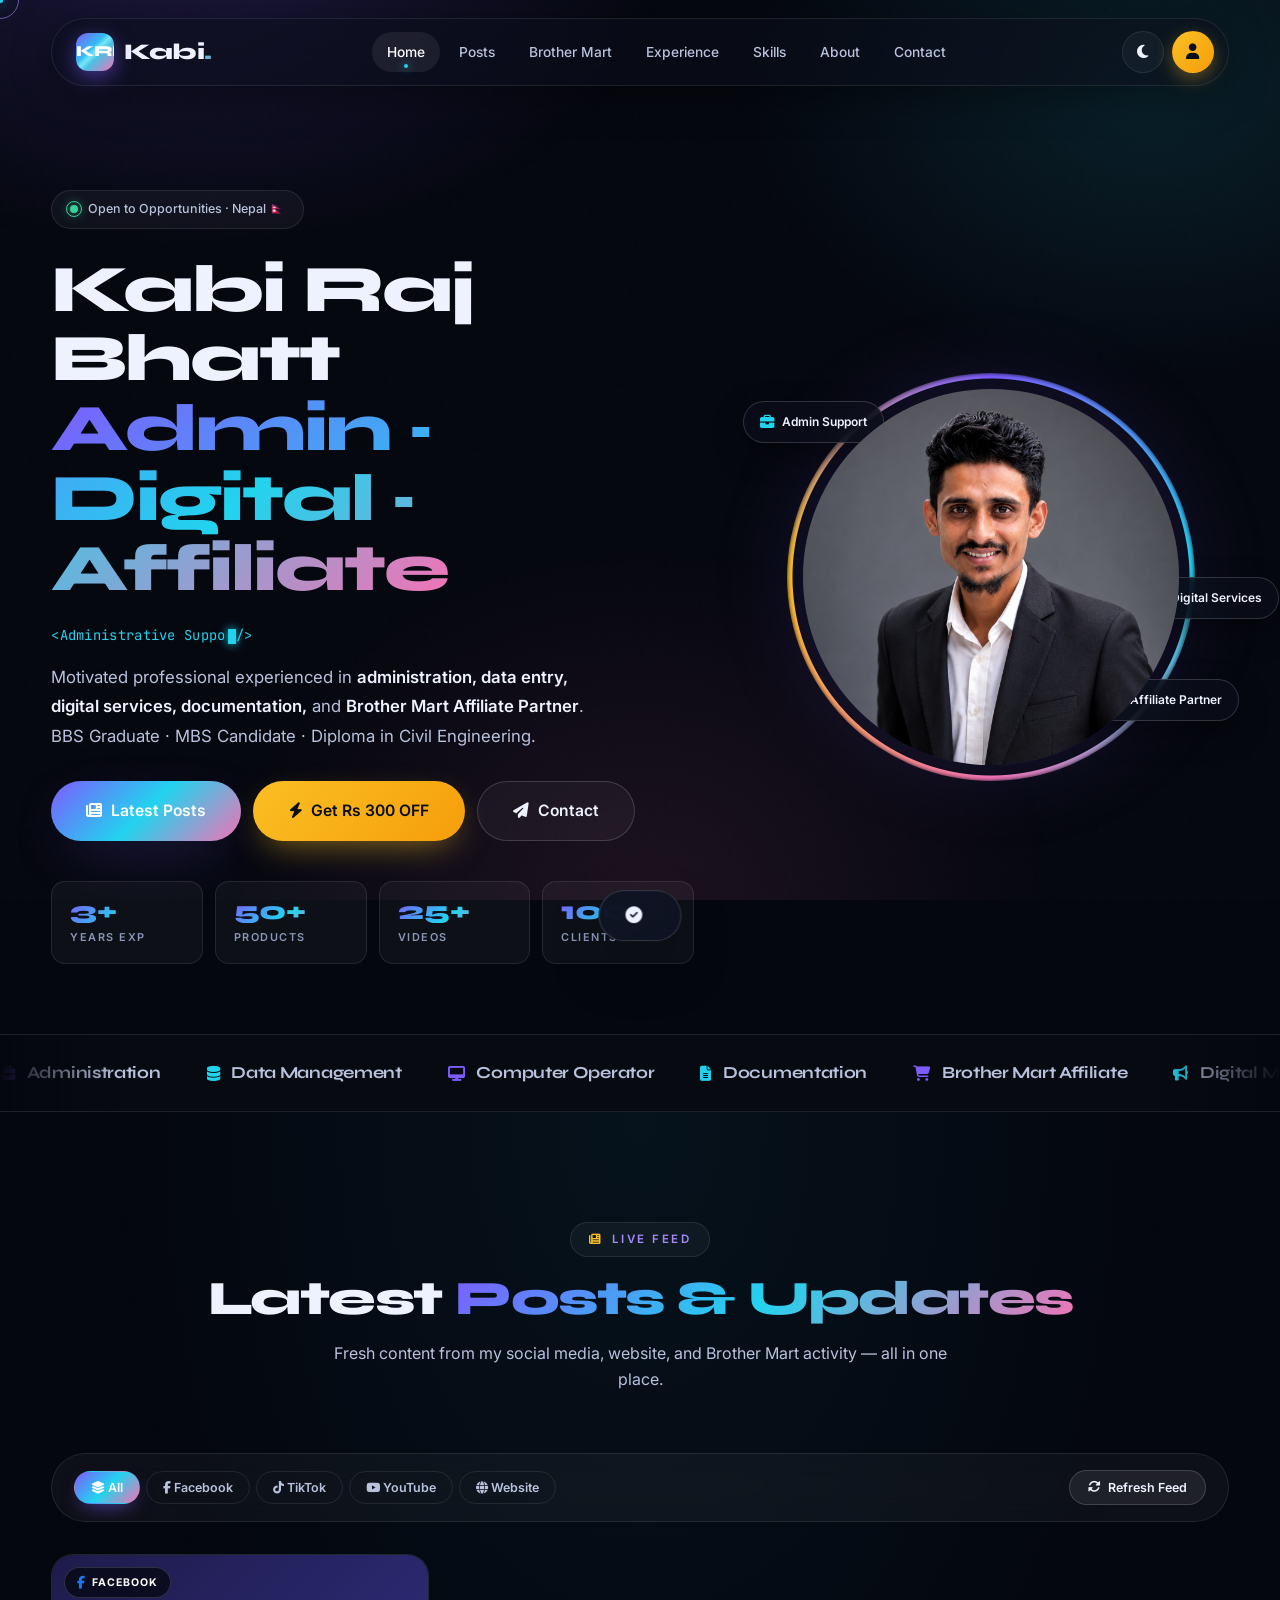
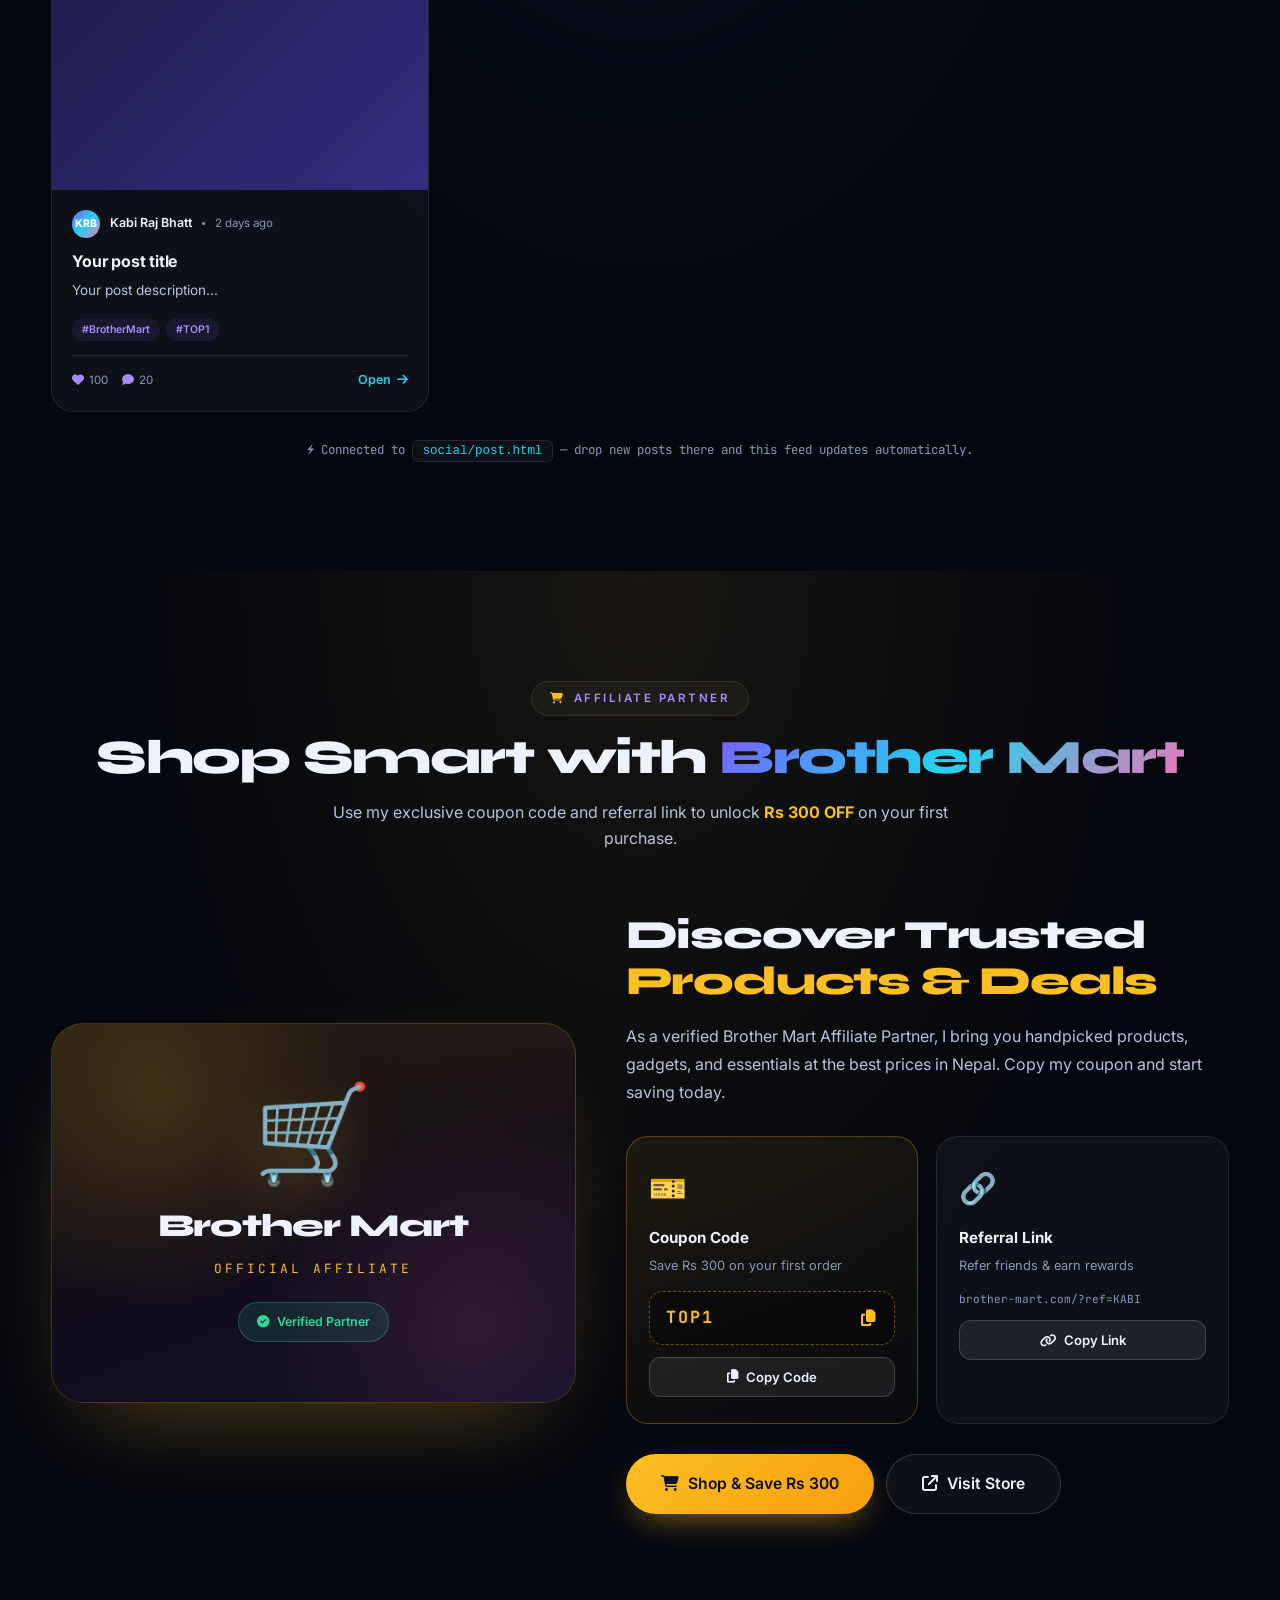
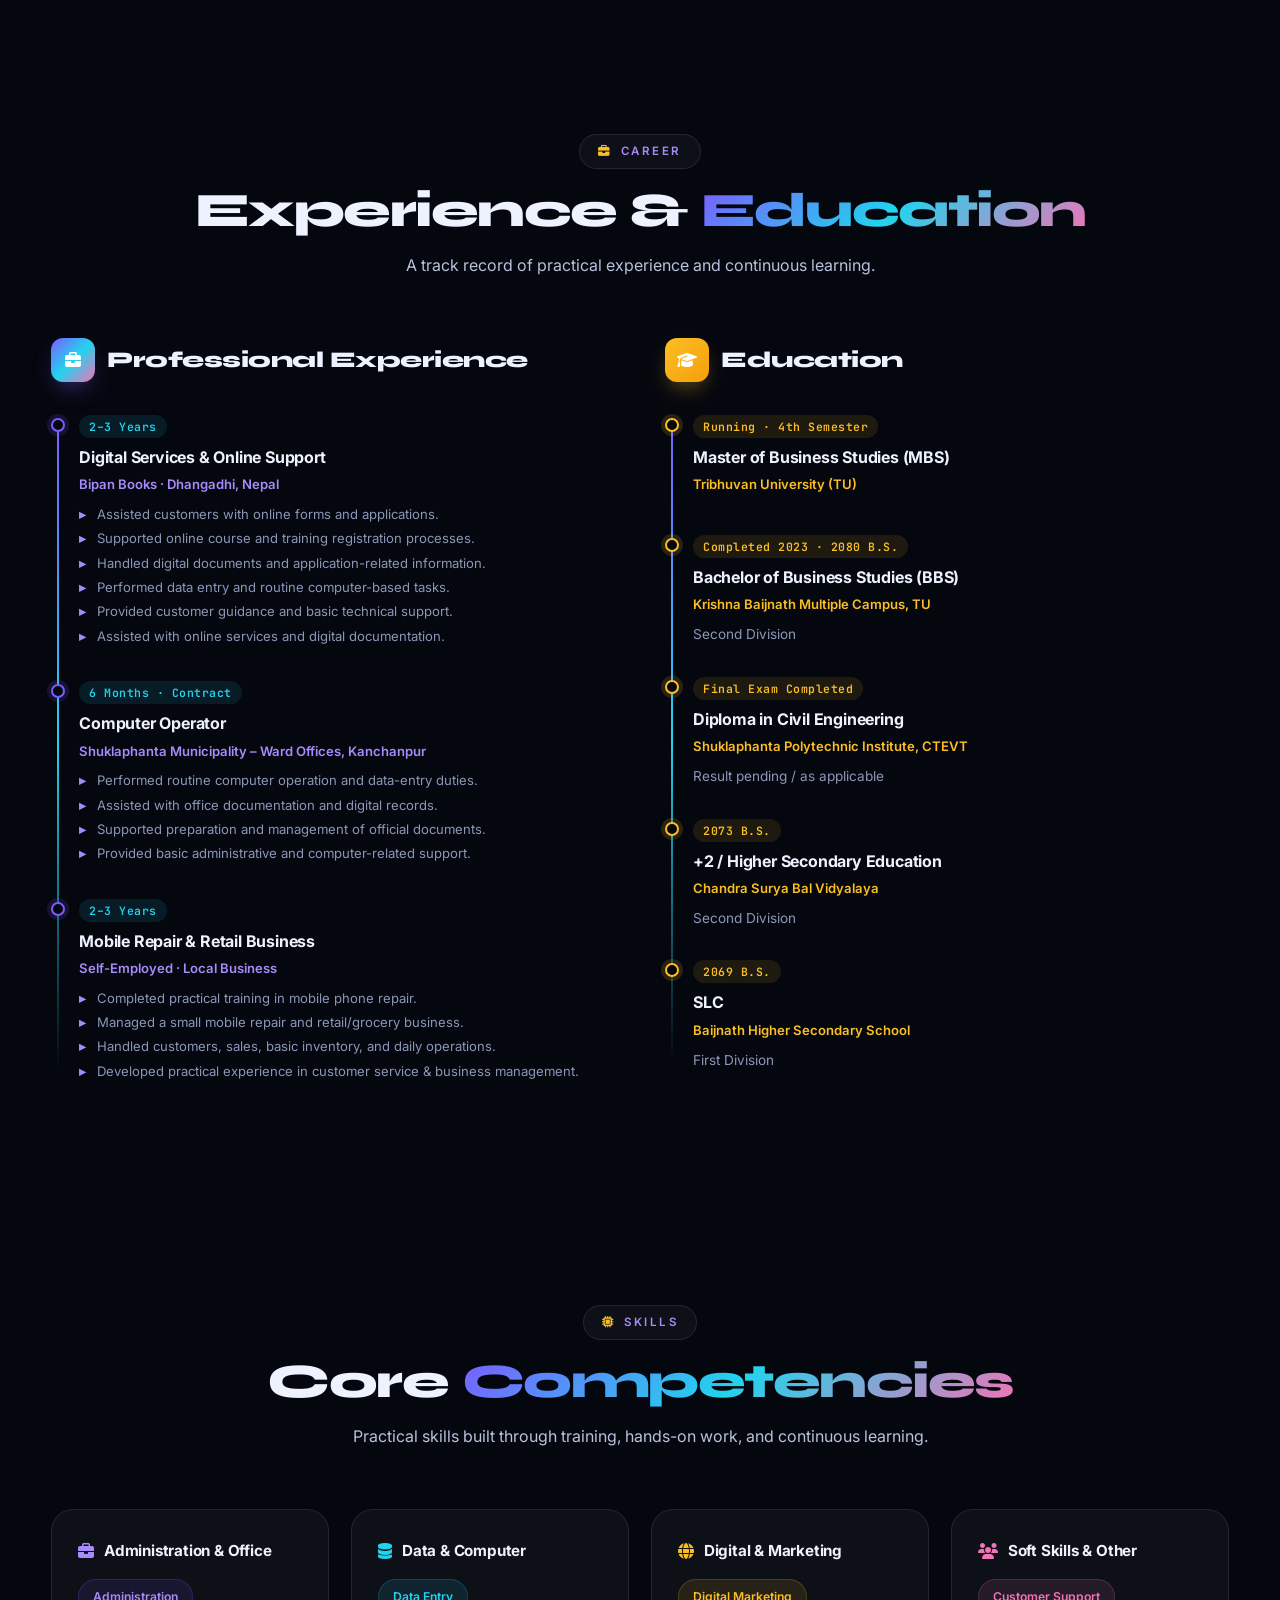
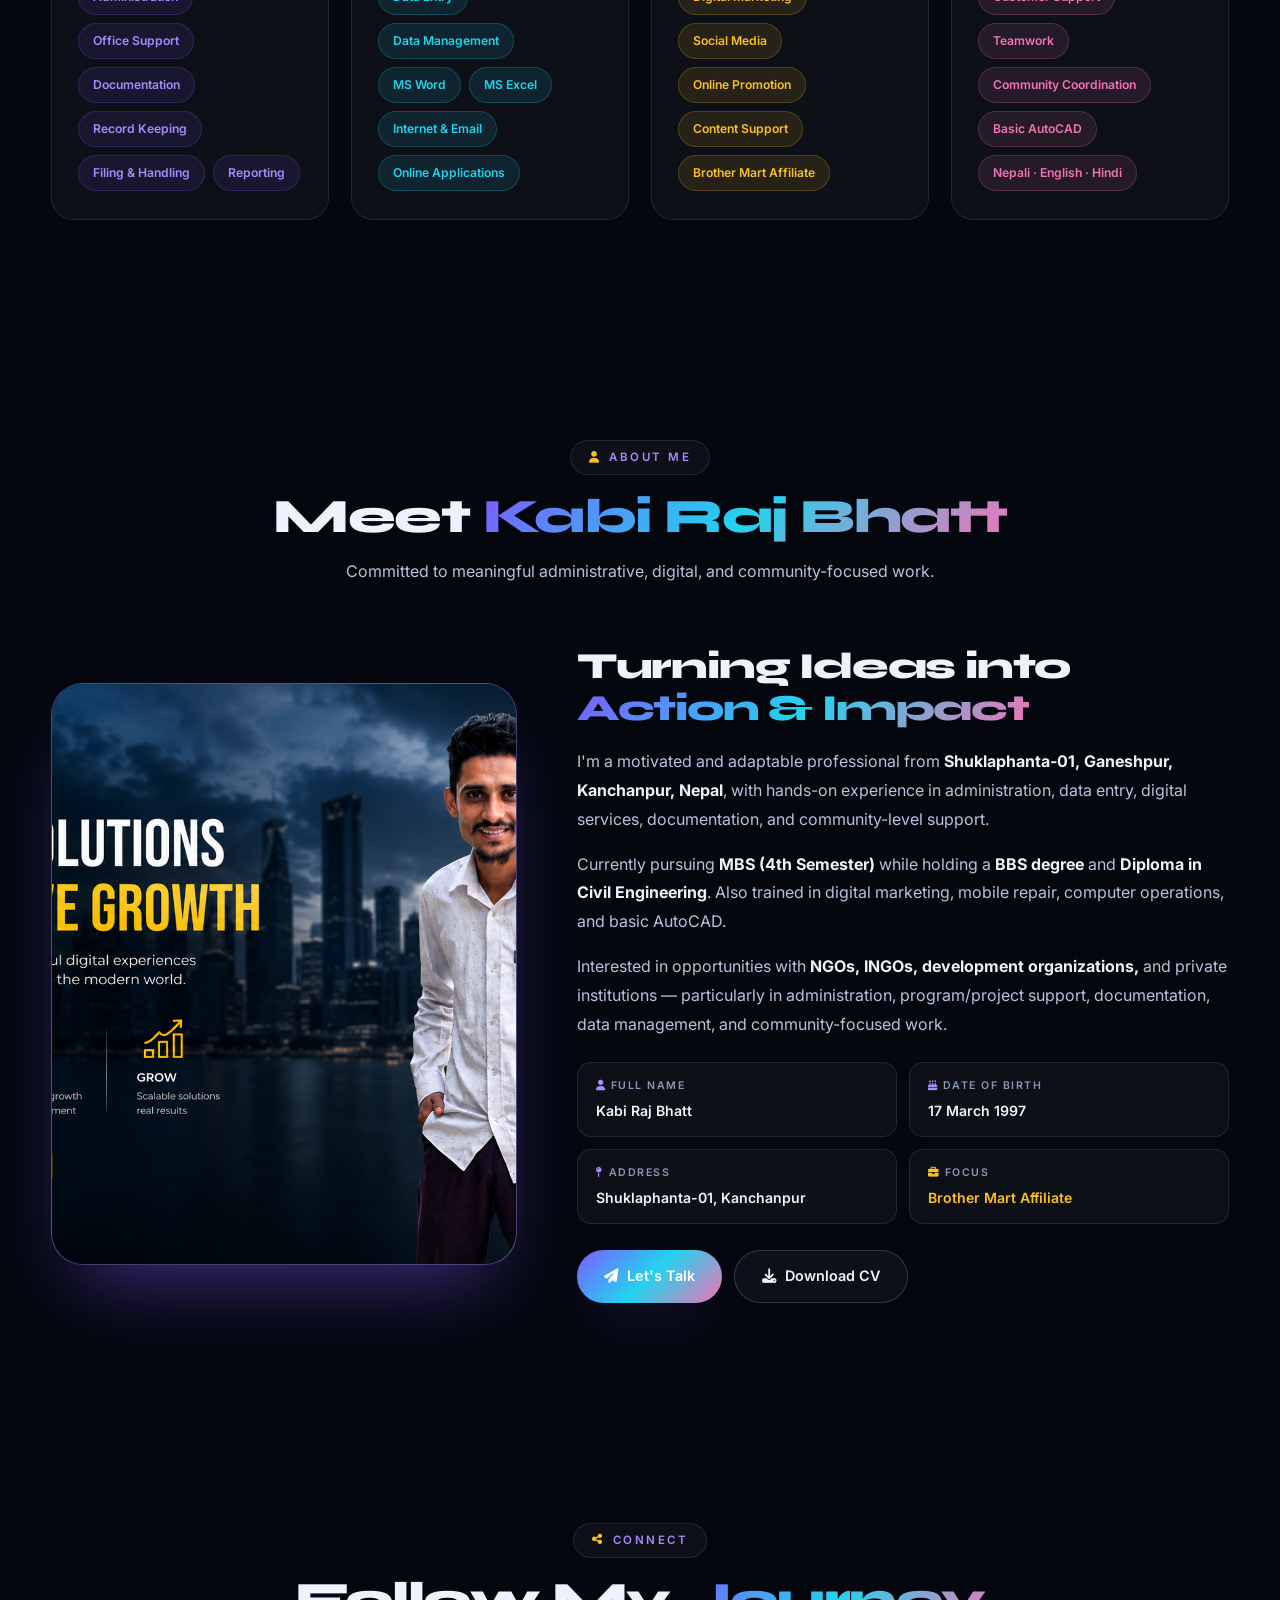
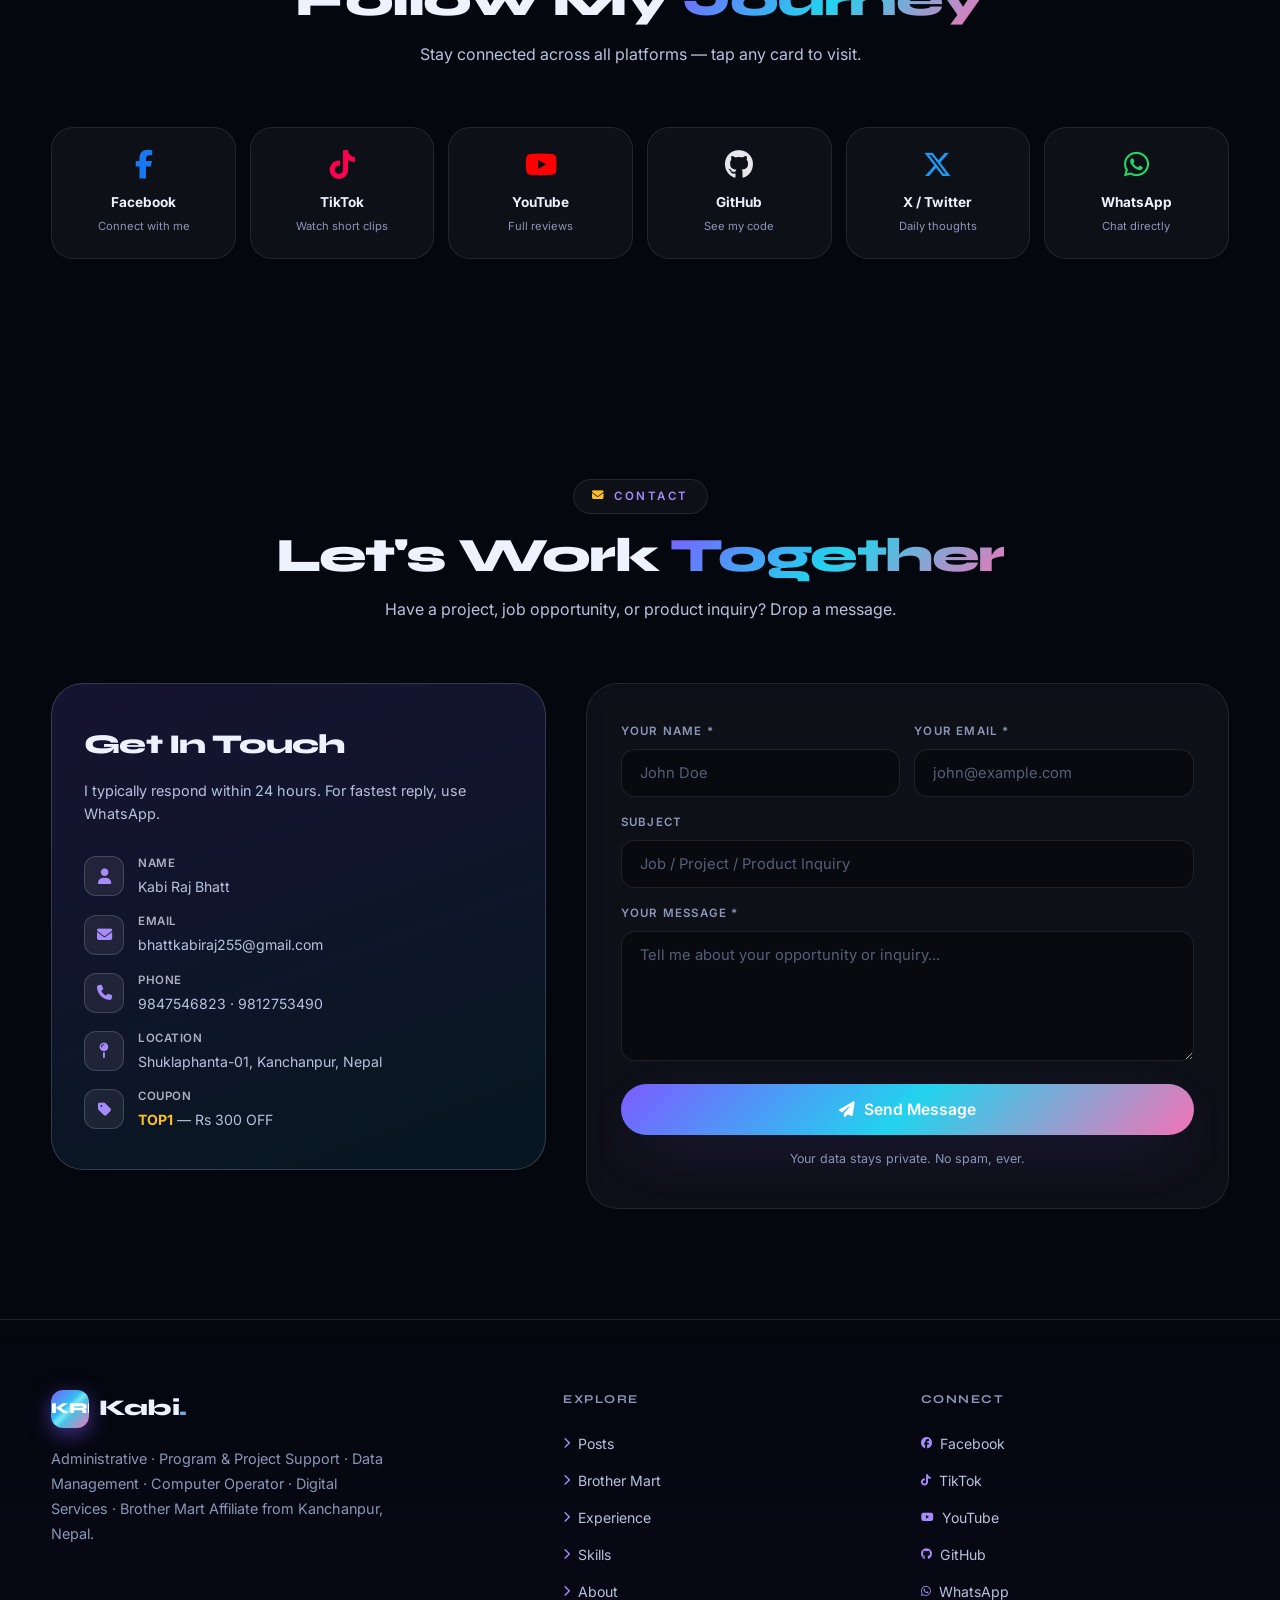
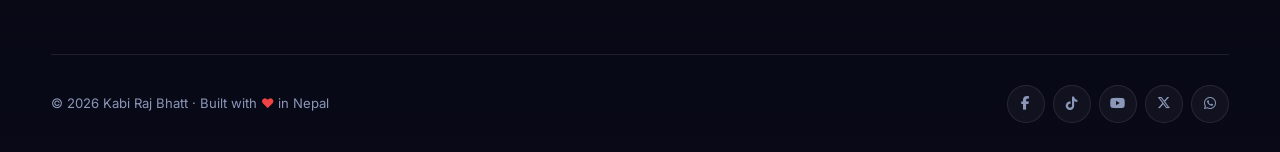
==== commit 967953b6: "Update index.html" ====
--- a/index.html
+++ b/index.html
@@ -556,14 +556,43 @@
           </div>
         </div>
       </div>
+
       <div class="timeline" data-reveal data-reveal-delay="2">
         <h3 class="col-title gold"><span class="ic"><i class="fas fa-graduation-cap"></i></span> Education</h3>
         <div class="tl-items">
-          <div class="tl-item gold"><div class="tl-date">Running · 4th Semester</div><h4>Master of Business Studies (MBS)</h4><div class="tl-org">Tribhuvan University (TU)</div></div>
-          <div class="tl-item gold"><div class="tl-date">Completed 2023 · 2080 B.S.</div><h4>Bachelor of Business Studies (BBS)</h4><div class="tl-org">Krishna Baijnath Multiple Campus, TU</div><p>46.70% · Second Division</p></div>
-          <div class="tl-item gold"><div class="tl-date">Final Exam Completed</div><h4>Diploma in Civil Engineering</h4><div class="tl-org">Shuklaphanta Polytechnic Institute, CTEVT</div><p>Result pending / as applicable</p></div>
-          <div class="tl-item gold"><div class="tl-date">2073 B.S. · 51.20%</div><h4>+2 / Higher Secondary Education</h4><div class="tl-org">Chandra Surya Bal Vidyalaya</div><p>Second Division</p></div>
-          <div class="tl-item gold"><div class="tl-date">2069 B.S. · First Division</div><h4>SLC</h4><div class="tl-org">Baijnath Higher Secondary School</div></div>
+          <div class="tl-item gold">
+            <div class="tl-date">Running · 4th Semester</div>
+            <h4>Master of Business Studies (MBS)</h4>
+            <div class="tl-org">Tribhuvan University (TU)</div>
+          </div>
+
+          <div class="tl-item gold">
+            <div class="tl-date">Completed 2023 · 2080 B.S.</div>
+            <h4>Bachelor of Business Studies (BBS)</h4>
+            <div class="tl-org">Krishna Baijnath Multiple Campus, TU</div>
+            <p>Second Division</p>
+          </div>
+
+          <div class="tl-item gold">
+            <div class="tl-date">Final Exam Completed</div>
+            <h4>Diploma in Civil Engineering</h4>
+            <div class="tl-org">Shuklaphanta Polytechnic Institute, CTEVT</div>
+            <p>Result pending / as applicable</p>
+          </div>
+
+          <div class="tl-item gold">
+            <div class="tl-date">2073 B.S.</div>
+            <h4>+2 / Higher Secondary Education</h4>
+            <div class="tl-org">Chandra Surya Bal Vidyalaya</div>
+            <p>Second Division</p>
+          </div>
+
+          <div class="tl-item gold">
+            <div class="tl-date">2069 B.S.</div>
+            <h4>SLC</h4>
+            <div class="tl-org">Baijnath Higher Secondary School</div>
+            <p>First Division</p>
+          </div>
         </div>
       </div>
     </div>
@@ -921,11 +950,10 @@
 
 /* ============================================================
    POSTS MODULE  →  social/post.html
-   ------------------------------------------------------------
-   ✅ FIXED: Demo posts render INSTANTLY (never stuck on "Loading")
-   ✅ Then tries to fetch social/post.html with a 3s timeout
-   ✅ If fetch succeeds → replaces with real posts
-   ✅ If fetch fails   → keeps demo posts (silent fallback)
+   - Demo posts render INSTANTLY (never stuck on "Loading")
+   - Then tries to fetch social/post.html with 3s timeout
+   - If fetch succeeds → replaces with real posts
+   - If fetch fails   → keeps demo posts (silent fallback)
    ============================================================ */
 const POSTS_ENDPOINT = 'social/post.html';
 let allPosts = [];
@@ -935,7 +963,6 @@
 const filters = document.getElementById('postsFilters');
 const refreshBtn = document.getElementById('postsRefresh');
 
-/* ---- Demo posts (rendered immediately) ---- */
 const DEMO_POSTS = [
   {
     id: 1, platform: 'facebook', author: 'Kabi Raj Bhatt', avatar: 'KRB', date: '2 days ago',
@@ -992,7 +1019,6 @@
   youtube: 'fab fa-youtube', instagram: 'fab fa-instagram', website: 'fas fa-globe'
 };
 
-/* ---- Render posts ---- */
 function renderPosts() {
   const list = activeFilter === 'all' ? allPosts : allPosts.filter(p => p.platform === activeFilter);
   if (!list.length) {
@@ -1029,7 +1055,6 @@
   }).join('');
 }
 
-/* ---- Try loading real posts from social/post.html ---- */
 async function tryLoadRealPosts() {
   try {
     const controller = new AbortController();
@@ -1051,7 +1076,6 @@
   }
 }
 
-/* ---- Filters ---- */
 filters.addEventListener('click', e => {
   const btn = e.target.closest('.filter-chip');
   if (!btn) return;
@@ -1061,7 +1085,6 @@
   renderPosts();
 });
 
-/* ---- Refresh ---- */
 refreshBtn.addEventListener('click', async () => {
   refreshBtn.classList.add('spinning');
   await tryLoadRealPosts();
@@ -1069,7 +1092,7 @@
   showToast('Feed refreshed!', 'success');
 });
 
-/* ---- INIT: render demo immediately, then try real fetch in background ---- */
+/* INIT: render demo immediately, then try real fetch */
 allPosts = DEMO_POSTS;
 renderPosts();
 tryLoadRealPosts();
